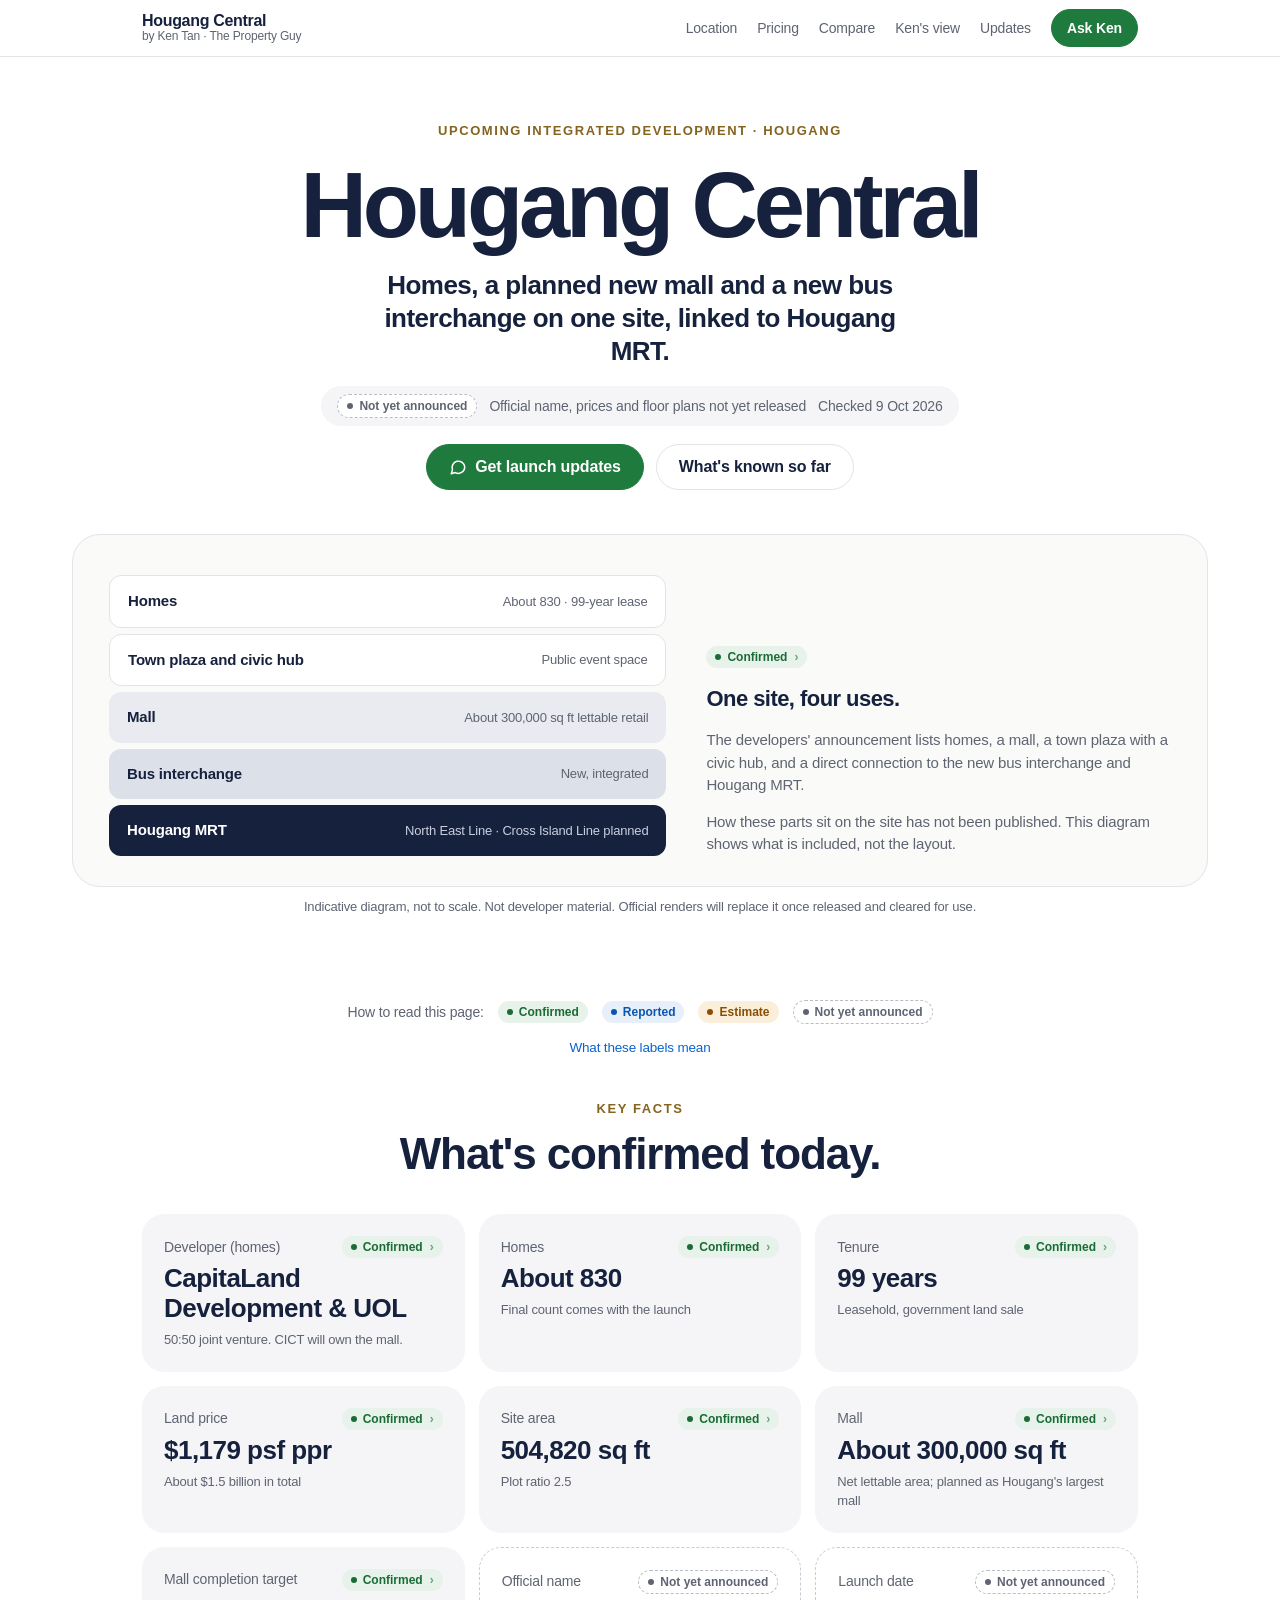
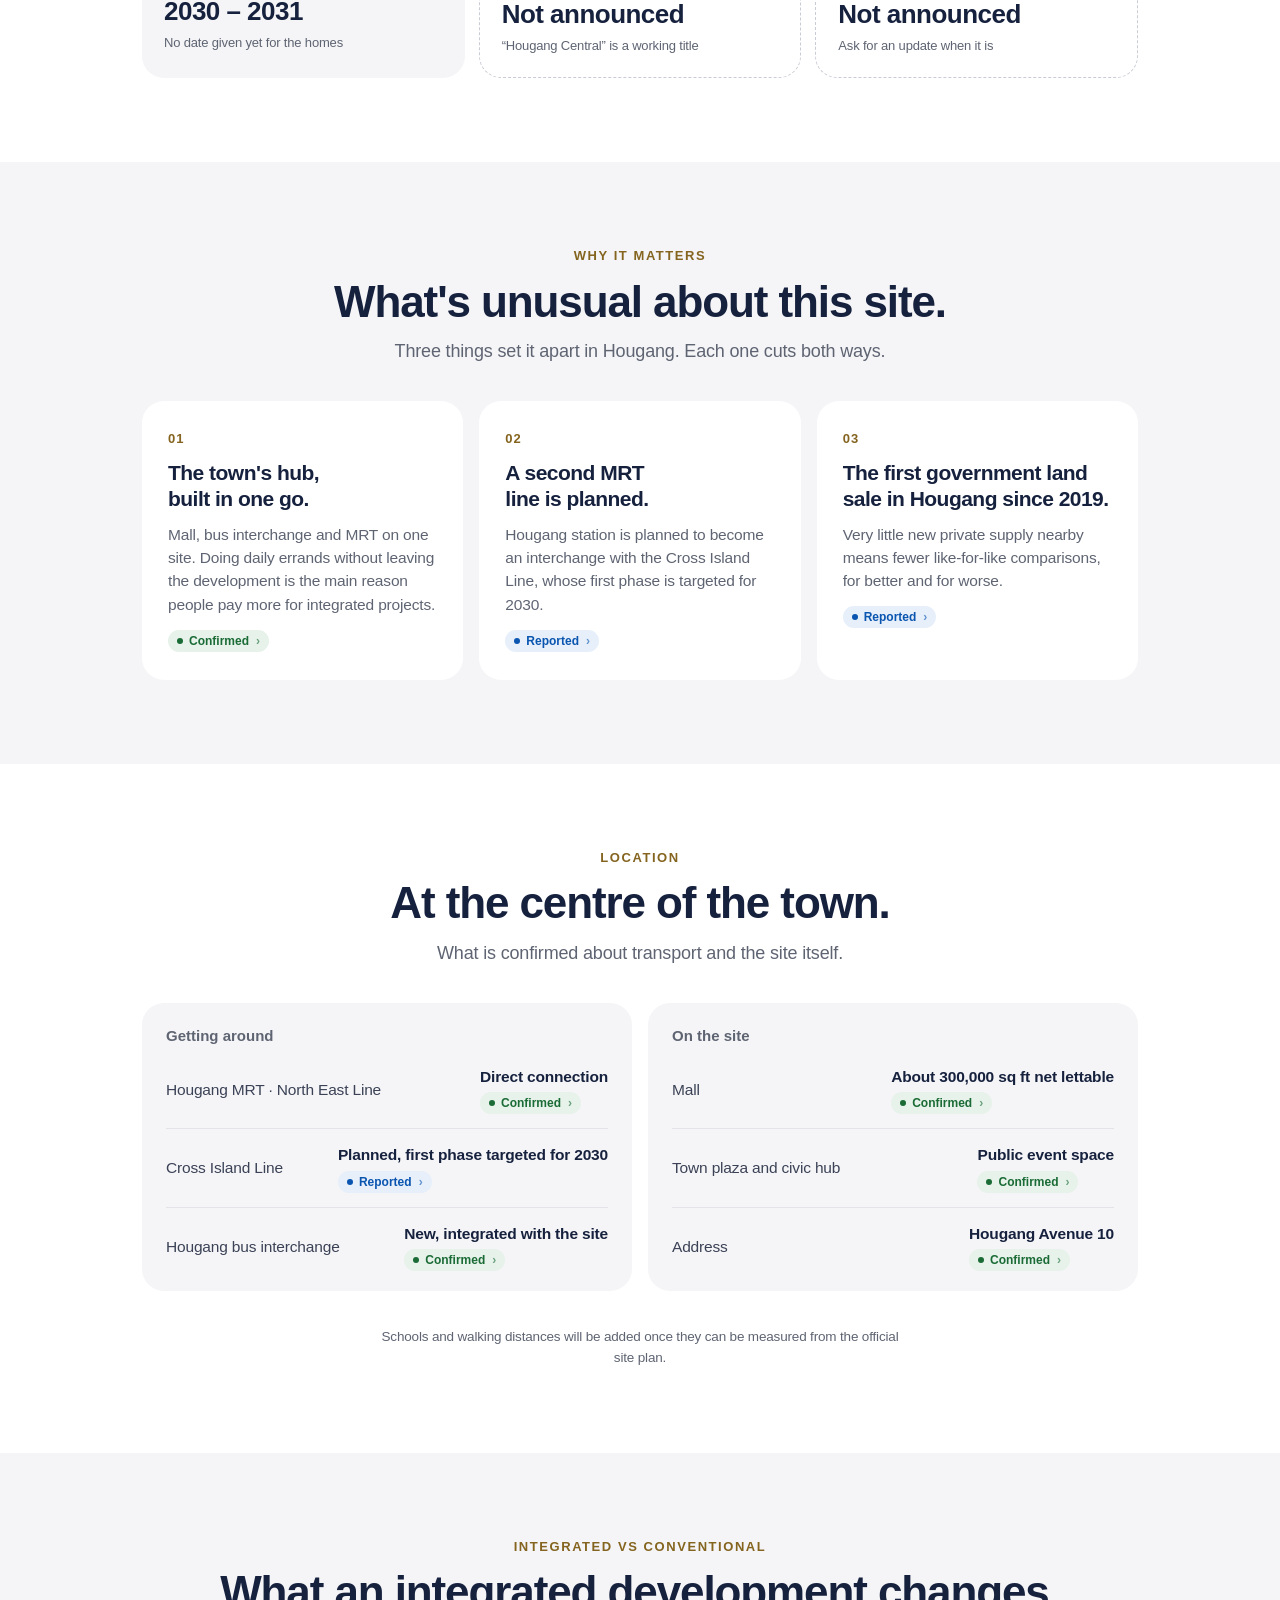
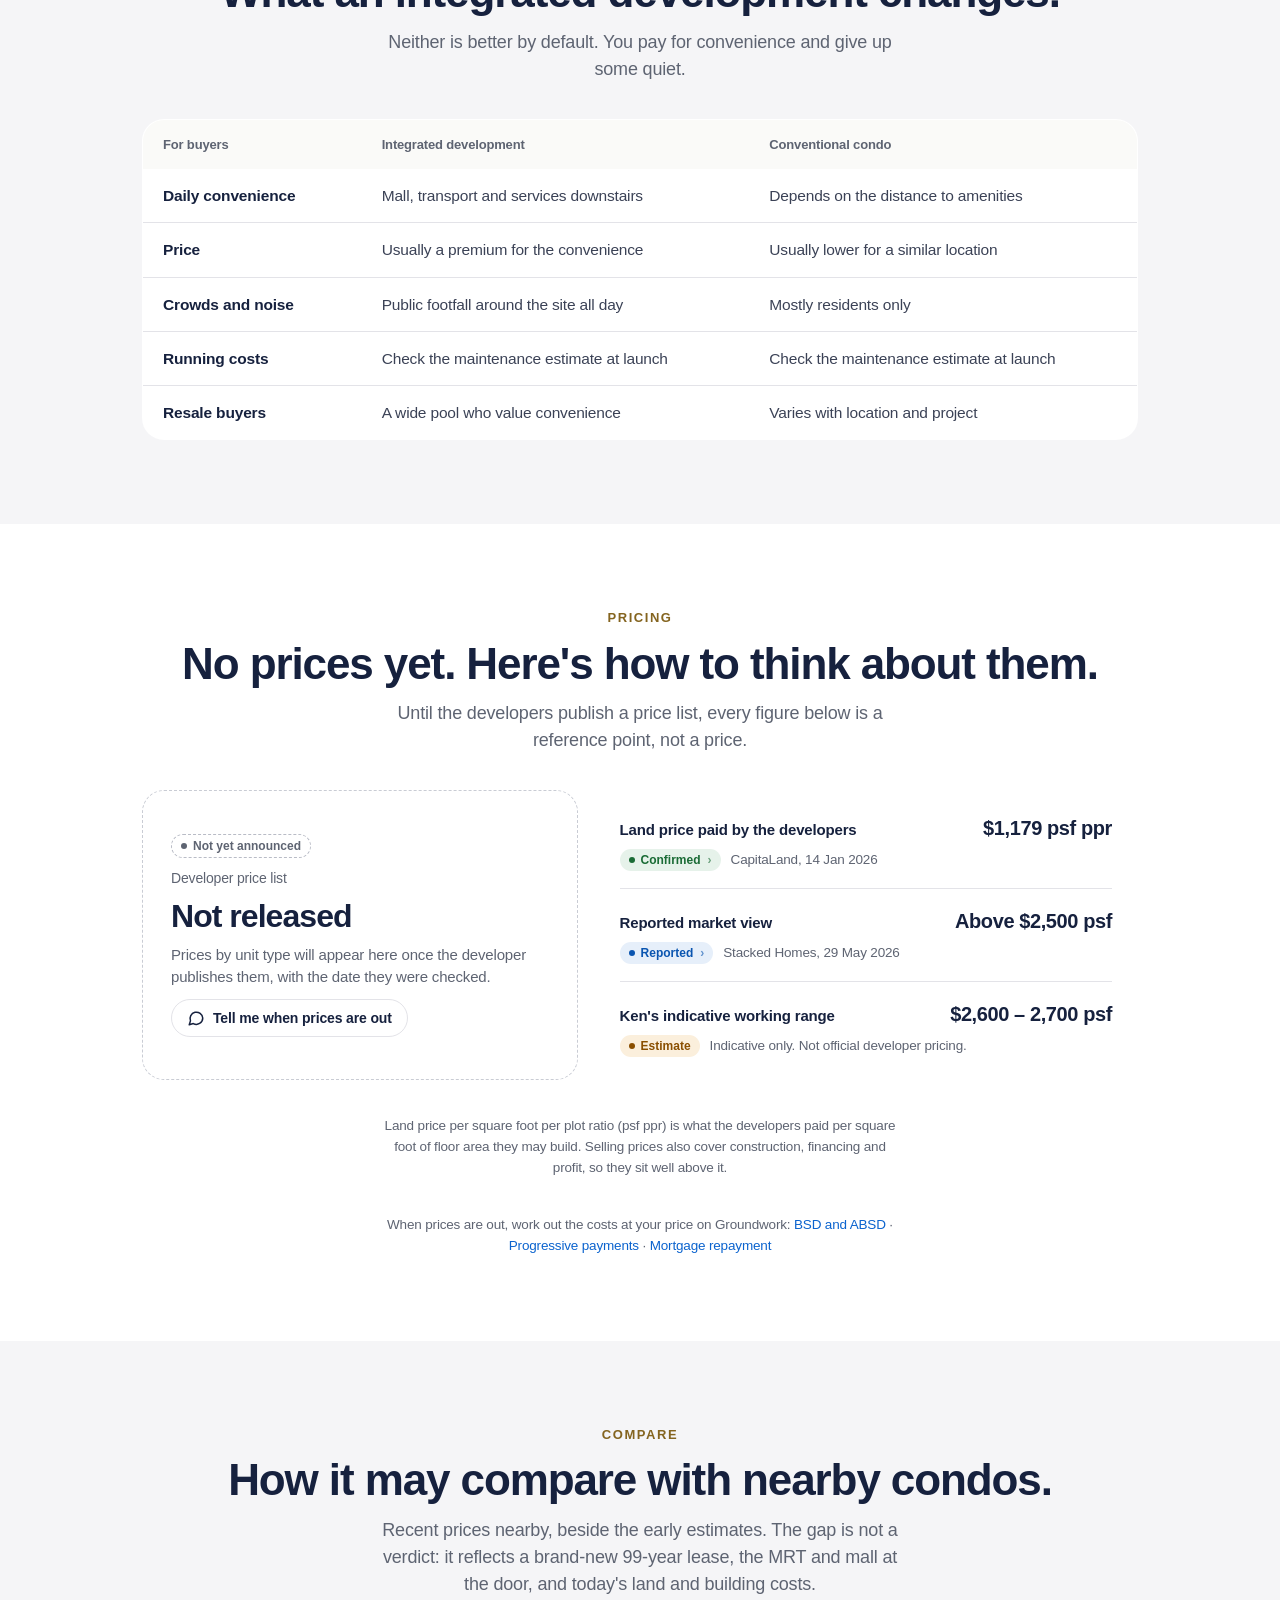
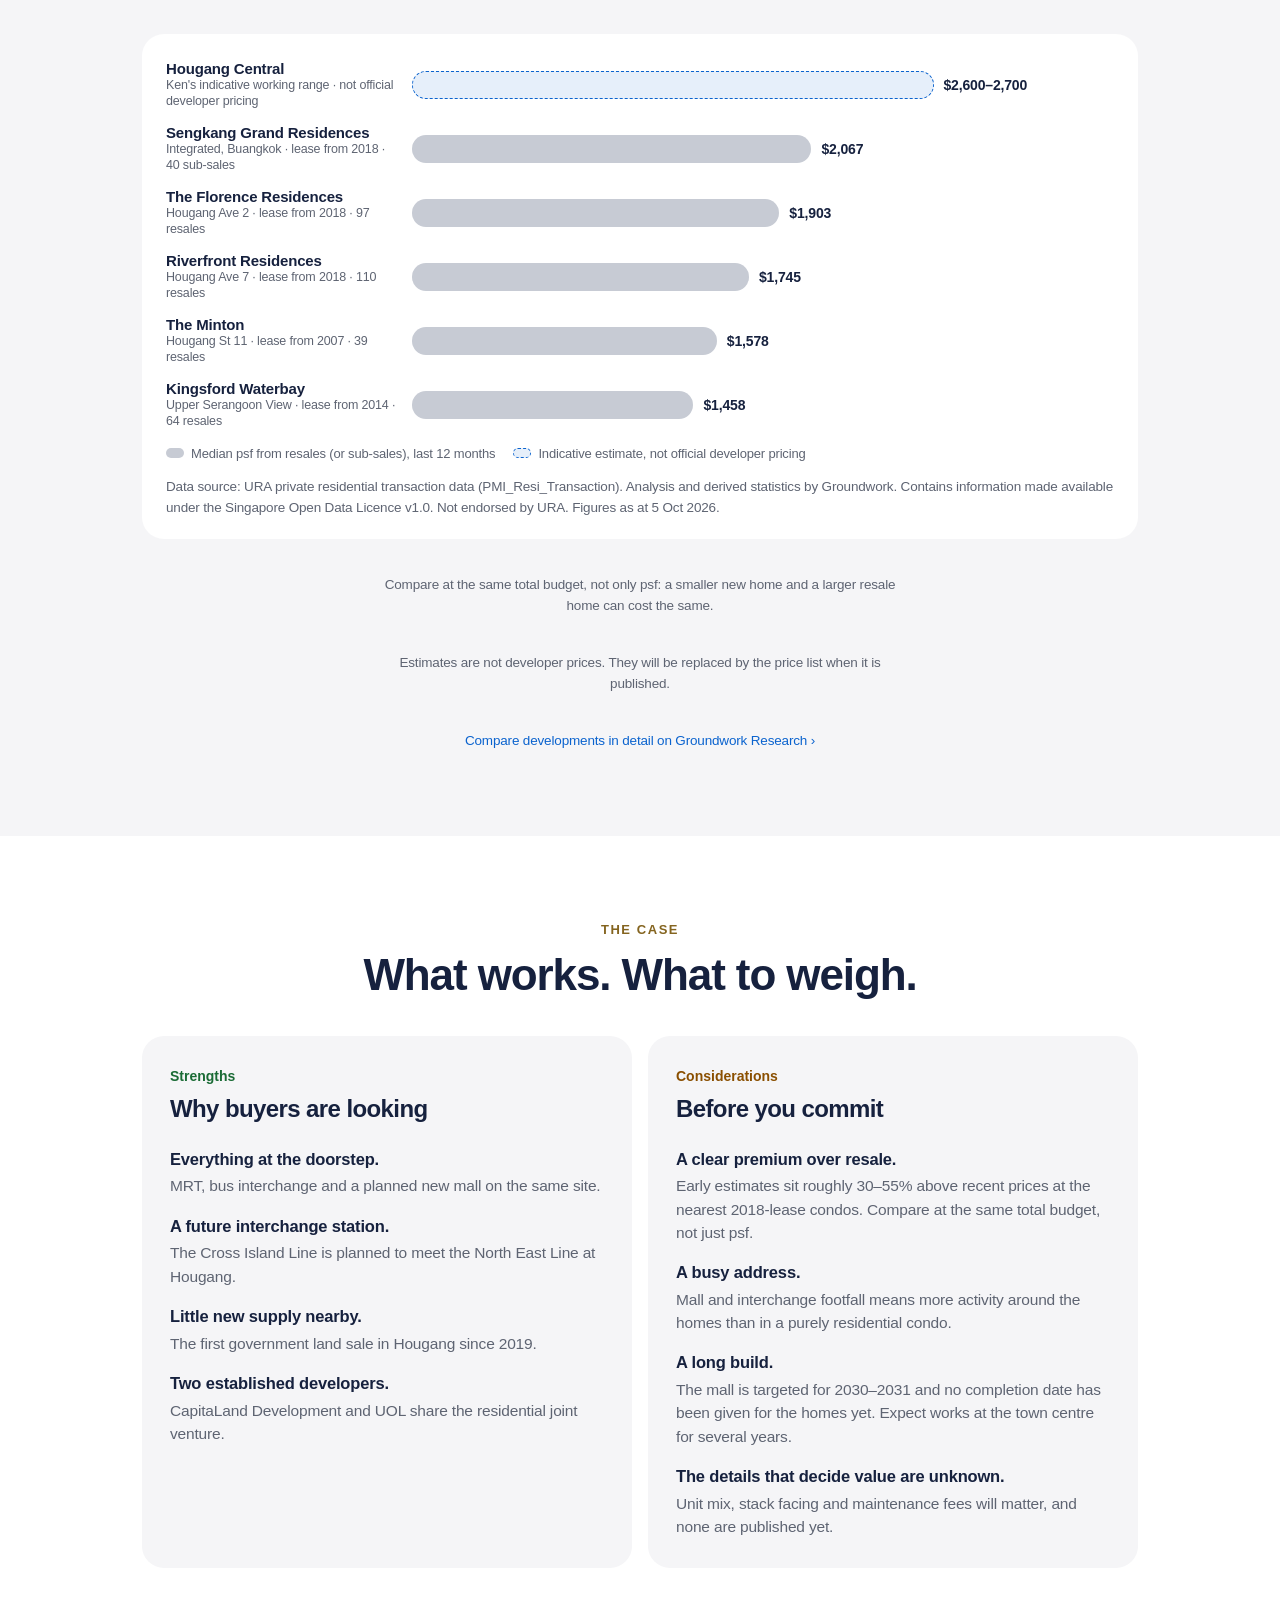
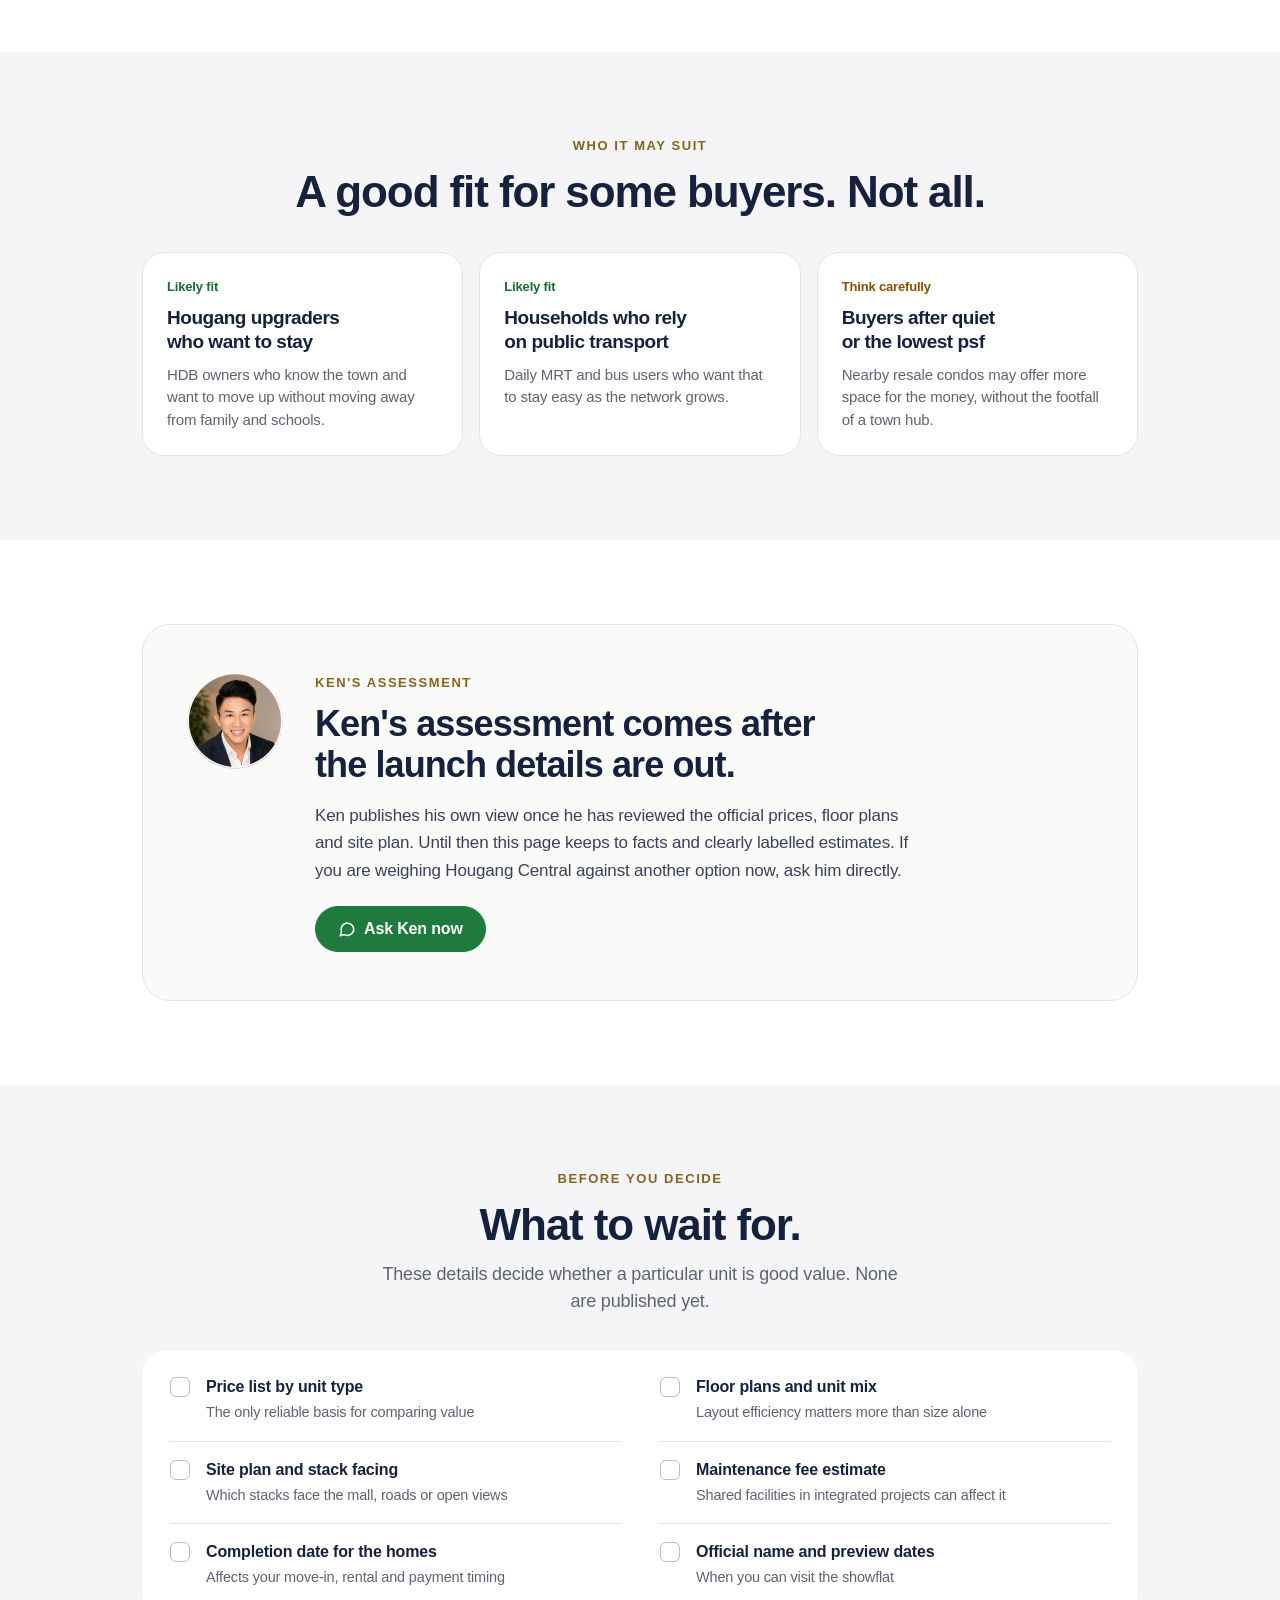
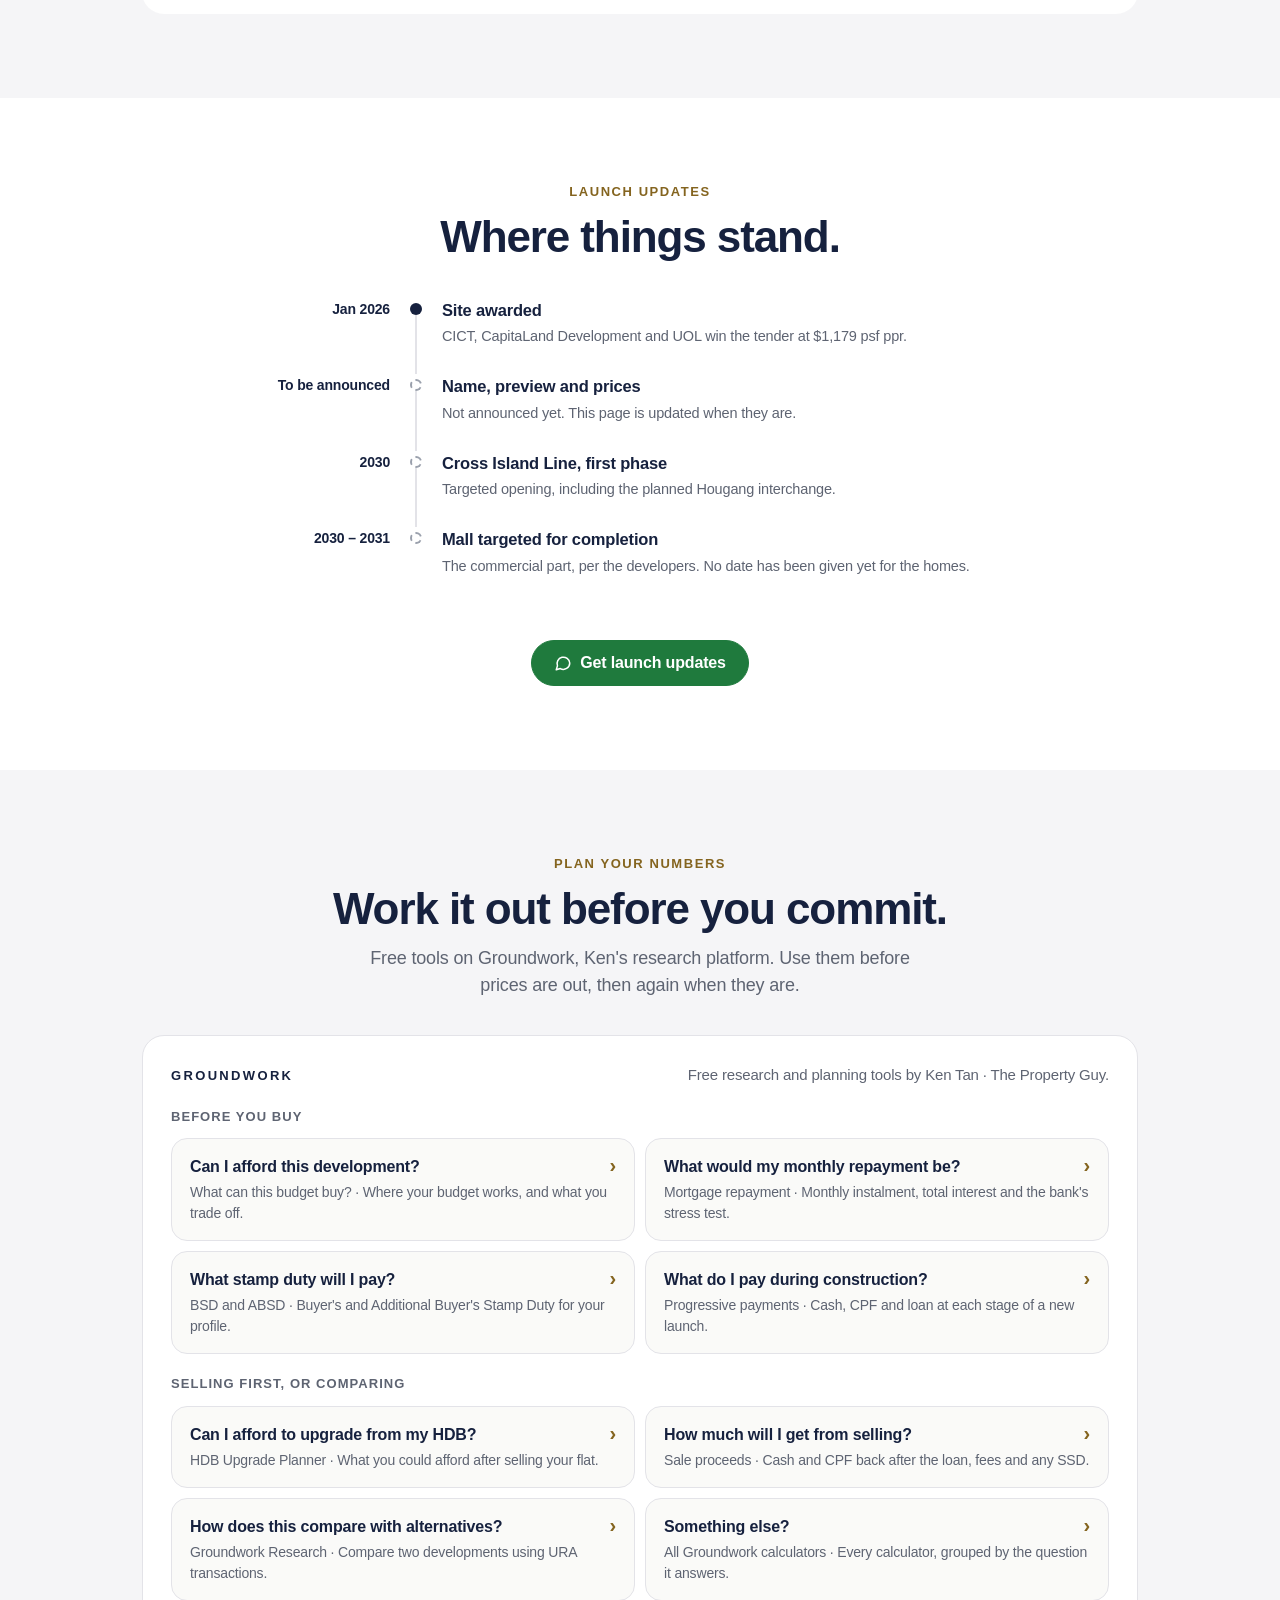
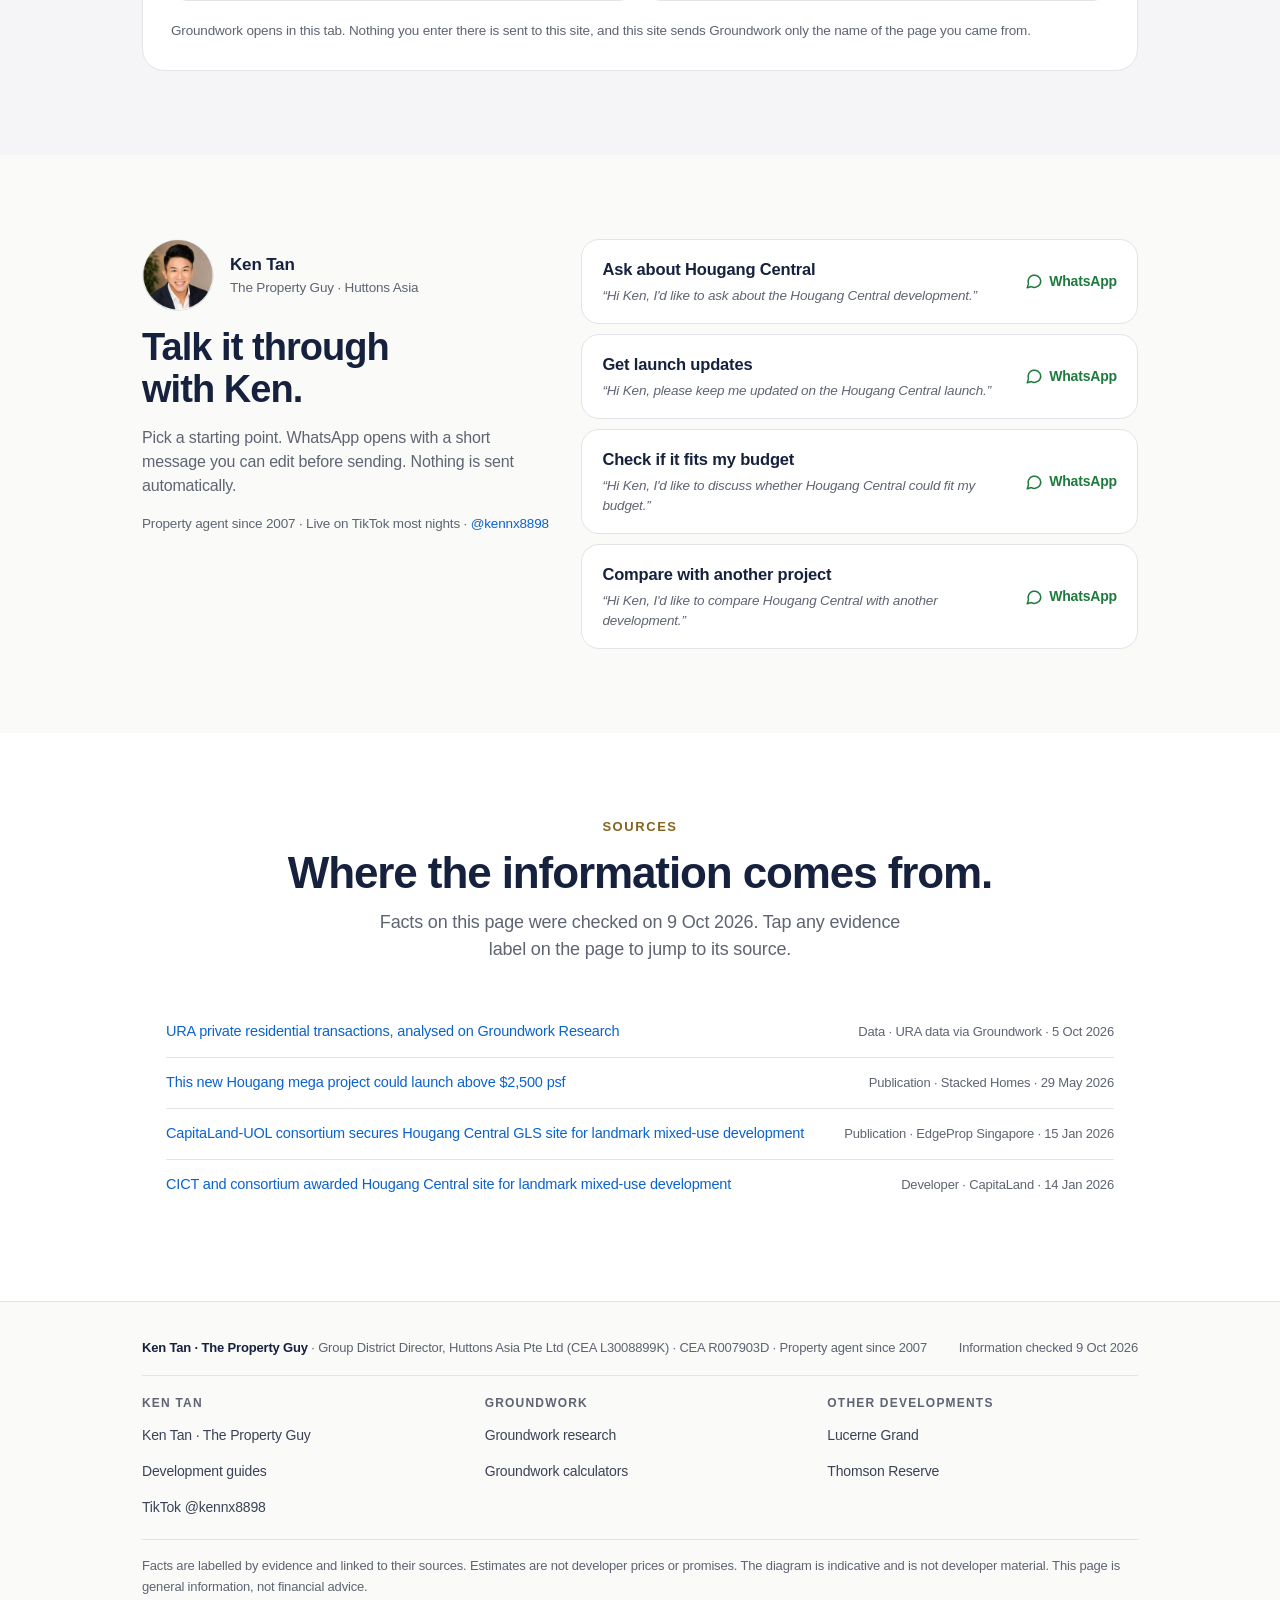
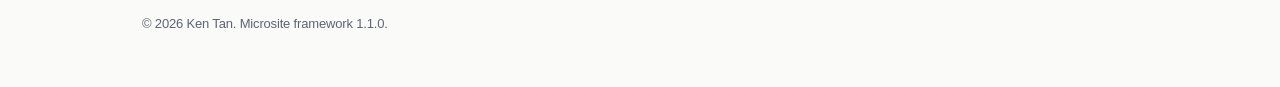
==== index.html @ 007f4ae7 "Add files via upload" ====
<!doctype html><html lang="en-SG"><head><meta charset="utf-8"><meta name="viewport" content="width=device-width, initial-scale=1, viewport-fit=cover"><title>Hougang Central Integrated Development: Facts &amp; Price Outlook</title><meta name="description" content="Hougang Central by CapitaLand and UOL: about 830 homes linked to Hougang MRT. Confirmed facts, early price estimates and nearby condo prices, before launch."><meta name="theme-color" content="#FFFFFF"><meta name="color-scheme" content="light"><meta name="format-detection" content="telephone=no"><meta name="author" content="Ken Tan · The Property Guy"><link rel="icon" href="assets/favicon.svg" type="image/svg+xml"><link rel="canonical" href="https://hougangcentral.kentanthepropertyguy.com/"><meta property="og:type" content="website"><meta property="og:locale" content="en_SG"><meta property="og:site_name" content="Ken Tan · The Property Guy"><meta property="og:title" content="Hougang Central: what&#x27;s confirmed, what&#x27;s estimated, what to watch"><meta property="og:description" content="Hougang Central by CapitaLand and UOL: about 830 homes linked to Hougang MRT. Confirmed facts, early price estimates and nearby condo prices, before launch."><meta property="og:url" content="https://hougangcentral.kentanthepropertyguy.com/"><meta property="og:image" content="https://hougangcentral.kentanthepropertyguy.com/img/share-card.jpg"><meta property="og:image:width" content="1200"><meta property="og:image:height" content="630"><meta property="og:image:alt" content="Hougang Central — Ken Tan · The Property Guy"><meta name="twitter:card" content="summary_large_image"><link rel="stylesheet" href="assets/ms.1-1-0.css"><script type="application/ld+json">{"@context":"https://schema.org","@graph":[{"@type":"WebPage","name":"Hougang Central Integrated Development: Facts & Price Outlook","description":"Hougang Central by CapitaLand and UOL: about 830 homes linked to Hougang MRT. Confirmed facts, early price estimates and nearby condo prices, before launch.","inLanguage":"en-SG","dateModified":"2026-10-09","author":{"@id":"https://kentanthepropertyguy.com/#ken"},"publisher":{"@id":"https://kentanthepropertyguy.com/#ken"},"about":{"@type":"Place","name":"Hougang Central integrated development","address":{"@type":"PostalAddress","addressLocality":"Hougang","addressCountry":"SG","streetAddress":"Hougang Avenue 10"}},"url":"https://hougangcentral.kentanthepropertyguy.com/"},{"@type":"Person","@id":"https://kentanthepropertyguy.com/#ken","name":"Ken Tan","alternateName":"Ken Tan · The Property Guy","url":"https://kentanthepropertyguy.com/","jobTitle":"Group District Director","worksFor":{"@type":"RealEstateAgent","name":"Huttons Asia Pte Ltd"}},{"@type":"BreadcrumbList","itemListElement":[{"@type":"ListItem","position":1,"name":"Ken Tan · The Property Guy","item":"https://kentanthepropertyguy.com/"},{"@type":"ListItem","position":2,"name":"Hougang Central","item":"https://hougangcentral.kentanthepropertyguy.com/"}]}]}</script><script async src="https://www.googletagmanager.com/gtag/js?id=G-PGTYDENS24"></script><script>window.dataLayer=window.dataLayer||[];function gtag(){dataLayer.push(arguments);}gtag('js',new Date());gtag('config','G-PGTYDENS24',{project_name:'hougang-central'});</script><script>!function(f,b,e,v,n,t,s){if(f.fbq)return;n=f.fbq=function(){n.callMethod?n.callMethod.apply(n,arguments):n.queue.push(arguments)};if(!f._fbq)f._fbq=n;n.push=n;n.loaded=!0;n.version='2.0';n.queue=[];t=b.createElement(e);t.async=!0;t.src=v;s=b.getElementsByTagName(e)[0];s.parentNode.insertBefore(t,s)}(window,document,'script','https://connect.facebook.net/en_US/fbevents.js');fbq('init','525622514314902');fbq('track','PageView');</script></head><body><a class="skip" href="#main">Skip to content</a><header class="hdr"><div class="wrap bar"><a class="brand" href="#top"><b>Hougang Central</b><span>by Ken Tan · The Property Guy</span></a><nav class="links" aria-label="Sections"><a href="#location">Location</a><a href="#pricing">Pricing</a><a href="#compare">Compare</a><a href="#assessment">Ken&#x27;s view</a><a href="#updates">Updates</a><a class="btn wa sm" href="https://wa.me/6590908898?text=Hi%20Ken%2C%20I%27d%20like%20to%20ask%20about%20the%20Hougang%20Central%20development.%20%28Ref%20HGC-ASK%29" target="_blank" rel="noopener" data-wa="ask" data-placement="header">Ask Ken</a></nav></div><nav class="chips" aria-label="Jump to section"><a href="#location">Location</a><a href="#pricing">Pricing</a><a href="#compare">Compare</a><a href="#assessment">Ken&#x27;s view</a><a href="#updates">Updates</a><a href="#ask" class="wa-chip">Ask Ken</a></nav></header><main id="main"><header class="hero" id="top"><div class="wrap"><p class="kicker">Upcoming integrated development · Hougang</p><h1>Hougang Central</h1><p class="sub">Homes, a planned new mall and a new bus interchange on one site, linked to Hougang MRT.</p><p class="status"><span class="ev ev-n">Not yet announced</span><span>Official name, prices and floor plans not yet released</span><span class="ck">Checked 9 Oct 2026</span></p><div class="ctas stackm"><a class="btn wa" href="https://wa.me/6590908898?text=Hi%20Ken%2C%20please%20keep%20me%20updated%20on%20the%20Hougang%20Central%20launch.%20%28Ref%20HGC-UPDATES%29" target="_blank" rel="noopener" data-wa="updates" data-placement="hero"><svg width="18" height="18" viewBox="0 0 24 24" fill="none" stroke="currentColor" stroke-width="2" stroke-linecap="round" stroke-linejoin="round" aria-hidden="true" focusable="false"><path d="M21 12a8.5 8.5 0 0 1-12.6 7.4L3 21l1.6-5.2A8.5 8.5 0 1 1 21 12z"/></svg>Get launch updates</a><a class="btn" href="#overview">What&#x27;s known so far</a></div></div><div class="hero-media"><div class="scheme"><ul class="layers" aria-label="Parts of the development, as announced. Not a layout."><li class="l-top"><b>Homes</b><span>About 830 · 99-year lease</span></li><li class="l-top"><b>Town plaza and civic hub</b><span>Public event space</span></li><li class="l-default"><b>Mall</b><span>About 300,000 sq ft lettable retail</span></li><li class="l-mid"><b>Bus interchange</b><span>New, integrated</span></li><li class="l-base"><b>Hougang MRT</b><span>North East Line · Cross Island Line planned</span></li></ul><div class="scheme-side"><a class="ev ev-c" href="#src-capitaland-2026-01" title="Source: CapitaLand, 14 Jan 2026" aria-label="Confirmed: Source: CapitaLand, 14 Jan 2026">Confirmed</a><h2 style="font-size:22px">One site, four uses.</h2><p>The developers&#x27; announcement lists homes, a mall, a town plaza with a civic hub, and a direct connection to the new bus interchange and Hougang MRT.</p><p>How these parts sit on the site has not been published. This diagram shows what is included, not the layout.</p></div></div><p class="cap">Indicative diagram, not to scale. Not developer material. Official renders will replace it once released and cleared for use.</p></div></header><section class="band " id="overview" aria-labelledby="h-overview"><div class="wrap"><div class="legend" role="note"><span>How to read this page:</span><span class="ev ev-c">Confirmed</span><span class="ev ev-r">Reported</span><span class="ev ev-e">Estimate</span><span class="ev ev-n">Not yet announced</span><details><summary>What these labels mean</summary><dl><dt><span class="ev ev-c">Confirmed</span></dt><dd>From the developer, a government agency or an official announcement.</dd><dt><span class="ev ev-r">Reported</span></dt><dd>From a credible named publication. Linked in Sources.</dd><dt><span class="ev ev-e">Estimate</span></dt><dd>A market or working estimate. Not a developer price or a promise.</dd><dt><span class="ev ev-n">Not yet announced</span></dt><dd>Not published yet. Shown so you know it is missing, not overlooked.</dd></dl></details></div><div class="head"><p class="kicker">Key facts</p><h2 id="h-overview">What&#x27;s confirmed today.</h2></div><div class="facts"><div class="fact"><div class="top"><span class="lb">Developer (homes)</span><a class="ev ev-c" href="#src-capitaland-2026-01" title="Source: CapitaLand, 14 Jan 2026" aria-label="Confirmed: Source: CapitaLand, 14 Jan 2026">Confirmed</a></div><p class="v">CapitaLand Development &amp; UOL</p><p class="n">50:50 joint venture. CICT will own the mall.</p></div><div class="fact"><div class="top"><span class="lb">Homes</span><a class="ev ev-c" href="#src-capitaland-2026-01" title="Source: CapitaLand, 14 Jan 2026" aria-label="Confirmed: Source: CapitaLand, 14 Jan 2026">Confirmed</a></div><p class="v">About 830</p><p class="n">Final count comes with the launch</p></div><div class="fact"><div class="top"><span class="lb">Tenure</span><a class="ev ev-c" href="#src-capitaland-2026-01" title="Source: CapitaLand, 14 Jan 2026" aria-label="Confirmed: Source: CapitaLand, 14 Jan 2026">Confirmed</a></div><p class="v">99 years</p><p class="n">Leasehold, government land sale</p></div><div class="fact"><div class="top"><span class="lb">Land price</span><a class="ev ev-c" href="#src-capitaland-2026-01" title="Source: CapitaLand, 14 Jan 2026" aria-label="Confirmed: Source: CapitaLand, 14 Jan 2026">Confirmed</a></div><p class="v">$1,179 psf ppr</p><p class="n">About $1.5 billion in total</p></div><div class="fact"><div class="top"><span class="lb">Site area</span><a class="ev ev-c" href="#src-capitaland-2026-01" title="Source: CapitaLand, 14 Jan 2026" aria-label="Confirmed: Source: CapitaLand, 14 Jan 2026">Confirmed</a></div><p class="v">504,820 sq ft</p><p class="n">Plot ratio 2.5</p></div><div class="fact"><div class="top"><span class="lb">Mall</span><a class="ev ev-c" href="#src-capitaland-2026-01" title="Source: CapitaLand, 14 Jan 2026" aria-label="Confirmed: Source: CapitaLand, 14 Jan 2026">Confirmed</a></div><p class="v">About 300,000 sq ft</p><p class="n">Net lettable area; planned as Hougang&#x27;s largest mall</p></div><div class="fact"><div class="top"><span class="lb">Mall completion target</span><a class="ev ev-c" href="#src-capitaland-2026-01" title="Source: CapitaLand, 14 Jan 2026" aria-label="Confirmed: Source: CapitaLand, 14 Jan 2026">Confirmed</a></div><p class="v">2030 – 2031</p><p class="n">No date given yet for the homes</p></div><div class="fact pending"><div class="top"><span class="lb">Official name</span><span class="ev ev-n">Not yet announced</span></div><p class="v">Not announced</p><p class="n">“Hougang Central” is a working title</p></div><div class="fact pending"><div class="top"><span class="lb">Launch date</span><span class="ev ev-n">Not yet announced</span></div><p class="v">Not announced</p><p class="n">Ask for an update when it is</p></div></div></div></section><section class="band grey" id="cards" aria-labelledby="h-cards"><div class="wrap"><div class="head"><p class="kicker">Why it matters</p><h2 id="h-cards">What&#x27;s unusual about this site.</h2><p class="lede">Three things set it apart in Hougang. Each one cuts both ways.</p></div><div class="three"><article class="card"><p class="no">01</p><h3>The town&#x27;s hub, built in one go.</h3><p>Mall, bus interchange and MRT on one site. Doing daily errands without leaving the development is the main reason people pay more for integrated projects.</p><p><a class="ev ev-c" href="#src-capitaland-2026-01" title="Source: CapitaLand, 14 Jan 2026" aria-label="Confirmed: Source: CapitaLand, 14 Jan 2026">Confirmed</a></p></article><article class="card"><p class="no">02</p><h3>A second MRT line is planned.</h3><p>Hougang station is planned to become an interchange with the Cross Island Line, whose first phase is targeted for 2030.</p><p><a class="ev ev-r" href="#src-stacked-2026-05" title="Source: Stacked Homes, 29 May 2026" aria-label="Reported: Source: Stacked Homes, 29 May 2026">Reported</a></p></article><article class="card"><p class="no">03</p><h3>The first government land sale in Hougang since 2019.</h3><p>Very little new private supply nearby means fewer like-for-like comparisons, for better and for worse.</p><p><a class="ev ev-r" href="#src-edgeprop-2026-01" title="Source: EdgeProp Singapore, 15 Jan 2026" aria-label="Reported: Source: EdgeProp Singapore, 15 Jan 2026">Reported</a></p></article></div></div></section><section class="band " id="location" aria-labelledby="h-location"><div class="wrap"><div class="head"><p class="kicker">Location</p><h2 id="h-location">At the centre of the town.</h2><p class="lede">What is confirmed about transport and the site itself.</p></div><div class="locs"><div class="loc"><h3>Getting around</h3><div><span>Hougang MRT · North East Line</span><span>Direct connection<a class="ev ev-c" href="#src-capitaland-2026-01" title="Source: CapitaLand, 14 Jan 2026" aria-label="Confirmed: Source: CapitaLand, 14 Jan 2026">Confirmed</a></span></div><div><span>Cross Island Line</span><span>Planned, first phase targeted for 2030<a class="ev ev-r" href="#src-stacked-2026-05" title="Source: Stacked Homes, 29 May 2026" aria-label="Reported: Source: Stacked Homes, 29 May 2026">Reported</a></span></div><div><span>Hougang bus interchange</span><span>New, integrated with the site<a class="ev ev-c" href="#src-capitaland-2026-01" title="Source: CapitaLand, 14 Jan 2026" aria-label="Confirmed: Source: CapitaLand, 14 Jan 2026">Confirmed</a></span></div></div><div class="loc"><h3>On the site</h3><div><span>Mall</span><span>About 300,000 sq ft net lettable<a class="ev ev-c" href="#src-capitaland-2026-01" title="Source: CapitaLand, 14 Jan 2026" aria-label="Confirmed: Source: CapitaLand, 14 Jan 2026">Confirmed</a></span></div><div><span>Town plaza and civic hub</span><span>Public event space<a class="ev ev-c" href="#src-capitaland-2026-01" title="Source: CapitaLand, 14 Jan 2026" aria-label="Confirmed: Source: CapitaLand, 14 Jan 2026">Confirmed</a></span></div><div><span>Address</span><span>Hougang Avenue 10<a class="ev ev-c" href="#src-capitaland-2026-01" title="Source: CapitaLand, 14 Jan 2026" aria-label="Confirmed: Source: CapitaLand, 14 Jan 2026">Confirmed</a></span></div></div></div><p class="fine c">Schools and walking distances will be added once they can be measured from the official site plan.</p></div></section><section class="band grey" id="compare-table" aria-labelledby="h-compare-table"><div class="wrap"><div class="head"><p class="kicker">Integrated vs conventional</p><h2 id="h-compare-table">What an integrated development changes.</h2><p class="lede">Neither is better by default. You pay for convenience and give up some quiet.</p></div><div class="tbl cmp"><table><caption class="sr">What an integrated development changes.</caption><thead><tr><th scope="col">For buyers</th><th scope="col">Integrated development</th><th scope="col">Conventional condo</th></tr></thead><tbody><tr><th scope="row">Daily convenience</th><td>Mall, transport and services downstairs</td><td>Depends on the distance to amenities</td></tr><tr><th scope="row">Price</th><td>Usually a premium for the convenience</td><td>Usually lower for a similar location</td></tr><tr><th scope="row">Crowds and noise</th><td>Public footfall around the site all day</td><td>Mostly residents only</td></tr><tr><th scope="row">Running costs</th><td>Check the maintenance estimate at launch</td><td>Check the maintenance estimate at launch</td></tr><tr><th scope="row">Resale buyers</th><td>A wide pool who value convenience</td><td>Varies with location and project</td></tr></tbody></table></div></div></section><section class="band " id="pricing" aria-labelledby="h-pricing"><div class="wrap"><div class="head"><p class="kicker">Pricing</p><h2 id="h-pricing">No prices yet. Here&#x27;s how to think about them.</h2><p class="lede">Until the developers publish a price list, every figure below is a reference point, not a price.</p></div><div class="pricing"><div class="pbig"><span class="ev ev-n">Not yet announced</span><span class="lb">Developer price list</span><b>Not released</b><p>Prices by unit type will appear here once the developer publishes them, with the date they were checked.</p><p><a class="btn sm" href="https://wa.me/6590908898?text=Hi%20Ken%2C%20please%20keep%20me%20updated%20on%20the%20Hougang%20Central%20launch.%20%28Ref%20HGC-UPDATES%29" target="_blank" rel="noopener" data-wa="updates" data-placement="pricing-pending"><svg width="18" height="18" viewBox="0 0 24 24" fill="none" stroke="currentColor" stroke-width="2" stroke-linecap="round" stroke-linejoin="round" aria-hidden="true" focusable="false"><path d="M21 12a8.5 8.5 0 0 1-12.6 7.4L3 21l1.6-5.2A8.5 8.5 0 1 1 21 12z"/></svg>Tell me when prices are out</a></p></div><div class="prows"><div class="prow"><span class="k">Land price paid by the developers</span><span class="v">$1,179 psf ppr</span><span class="d"><a class="ev ev-c" href="#src-capitaland-2026-01" title="Source: CapitaLand, 14 Jan 2026" aria-label="Confirmed: Source: CapitaLand, 14 Jan 2026">Confirmed</a>CapitaLand, 14 Jan 2026</span></div><div class="prow"><span class="k">Reported market view</span><span class="v">Above $2,500 psf</span><span class="d"><a class="ev ev-r" href="#src-stacked-2026-05" title="Source: Stacked Homes, 29 May 2026" aria-label="Reported: Source: Stacked Homes, 29 May 2026">Reported</a>Stacked Homes, 29 May 2026</span></div><div class="prow"><span class="k">Ken&#x27;s indicative working range</span><span class="v">$2,600 – 2,700 psf</span><span class="d"><span class="ev ev-e" title="Basis: Ken Tan&#x27;s preliminary planning estimate from the land price; not official developer pricing">Estimate</span>Indicative only. Not official developer pricing.</span></div></div></div><p class="fine c">Land price per square foot per plot ratio (psf ppr) is what the developers paid per square foot of floor area they may build. Selling prices also cover construction, financing and profit, so they sit well above it.</p><p class="fine c">When prices are out, work out the costs at your price on Groundwork: <a href="https://tools.kentanthepropertyguy.com/tools/stamp-duty/" data-gw="stamp-duty">BSD and ABSD</a> · <a href="https://tools.kentanthepropertyguy.com/tools/progressive-payments/" data-gw="progressive-payments">Progressive payments</a> · <a href="https://tools.kentanthepropertyguy.com/tools/mortgage/" data-gw="mortgage">Mortgage repayment</a></p></div></section><section class="band grey" id="compare" aria-labelledby="h-compare"><div class="wrap"><div class="head"><p class="kicker">Compare</p><h2 id="h-compare">How it may compare with nearby condos.</h2><p class="lede">Recent prices nearby, beside the early estimates. The gap is not a verdict: it reflects a brand-new 99-year lease, the MRT and mall at the door, and today&#x27;s land and building costs.</p></div><figure class="bars" style="margin:0"><figcaption class="sr">Median price per square foot, Oct 2025 to Sep 2026</figcaption><div class="brow"><span class="n">Hougang Central<small>Ken&#x27;s indicative working range · not official developer pricing</small></span><span class="track"><i class="est" style="width:89.3%"></i><span style="left:89.3%">$2,600–2,700</span></span></div><div class="brow"><span class="n">Sengkang Grand Residences<small>Integrated, Buangkok · lease from 2018 · 40 sub-sales</small></span><span class="track"><i class="" style="width:68.4%"></i><span style="left:68.4%">$2,067</span></span></div><div class="brow"><span class="n">The Florence Residences<small>Hougang Ave 2 · lease from 2018 · 97 resales</small></span><span class="track"><i class="" style="width:62.9%"></i><span style="left:62.9%">$1,903</span></span></div><div class="brow"><span class="n">Riverfront Residences<small>Hougang Ave 7 · lease from 2018 · 110 resales</small></span><span class="track"><i class="" style="width:57.7%"></i><span style="left:57.7%">$1,745</span></span></div><div class="brow"><span class="n">The Minton<small>Hougang St 11 · lease from 2007 · 39 resales</small></span><span class="track"><i class="" style="width:52.2%"></i><span style="left:52.2%">$1,578</span></span></div><div class="brow"><span class="n">Kingsford Waterbay<small>Upper Serangoon View · lease from 2014 · 64 resales</small></span><span class="track"><i class="" style="width:48.2%"></i><span style="left:48.2%">$1,458</span></span></div><div class="bkey"><span><i></i>Median psf from resales (or sub-sales), last 12 months</span><span><i class="est"></i>Indicative estimate, not official developer pricing</span></div><p class="fine">Data source: URA private residential transaction data (PMI_Resi_Transaction). Analysis and derived statistics by Groundwork. Contains information made available under the Singapore Open Data Licence v1.0. Not endorsed by URA. Figures as at 5 Oct 2026.</p></figure><p class="fine c">Compare at the same total budget, not only psf: a smaller new home and a larger resale home can cost the same.</p><p class="fine c">Estimates are not developer prices. They will be replaced by the price list when it is published.</p><p class="fine c"><a href="https://tools.kentanthepropertyguy.com/research/" data-gw="research">Compare developments in detail on Groundwork Research ›</a></p></div></section><section class="band " id="case" aria-labelledby="h-case"><div class="wrap"><div class="head"><p class="kicker">The case</p><h2 id="h-case">What works. What to weigh.</h2></div><div class="cols"><div class="col pro"><h3><span>Strengths</span>Why buyers are looking</h3><ul class="pts"><li><strong>Everything at the doorstep.</strong>MRT, bus interchange and a planned new mall on the same site.</li><li><strong>A future interchange station.</strong>The Cross Island Line is planned to meet the North East Line at Hougang.</li><li><strong>Little new supply nearby.</strong>The first government land sale in Hougang since 2019.</li><li><strong>Two established developers.</strong>CapitaLand Development and UOL share the residential joint venture.</li></ul></div><div class="col con"><h3><span>Considerations</span>Before you commit</h3><ul class="pts"><li><strong>A clear premium over resale.</strong>Early estimates sit roughly 30–55% above recent prices at the nearest 2018-lease condos. Compare at the same total budget, not just psf.</li><li><strong>A busy address.</strong>Mall and interchange footfall means more activity around the homes than in a purely residential condo.</li><li><strong>A long build.</strong>The mall is targeted for 2030–2031 and no completion date has been given for the homes yet. Expect works at the town centre for several years.</li><li><strong>The details that decide value are unknown.</strong>Unit mix, stack facing and maintenance fees will matter, and none are published yet.</li></ul></div></div></div></section><section class="band grey" id="fit" aria-labelledby="h-fit"><div class="wrap"><div class="head"><p class="kicker">Who it may suit</p><h2 id="h-fit">A good fit for some buyers. Not all.</h2></div><div class="fits"><article class="fit yes"><p class="fl">Likely fit</p><h3>Hougang upgraders who want to stay</h3><p>HDB owners who know the town and want to move up without moving away from family and schools.</p></article><article class="fit yes"><p class="fl">Likely fit</p><h3>Households who rely on public transport</h3><p>Daily MRT and bus users who want that to stay easy as the network grows.</p></article><article class="fit maybe"><p class="fl">Think carefully</p><h3>Buyers after quiet or the lowest psf</h3><p>Nearby resale condos may offer more space for the money, without the footfall of a town hub.</p></article></div></div></section><section class="band " id="assessment" aria-labelledby="h-assessment"><div class="wrap"><div class="assess pending"><img src="img/ken-192.jpg" width="96" height="96" alt="Ken Tan" loading="lazy"><div><p class="kicker">Ken&#x27;s assessment</p><h2 id="h-assessment">Ken&#x27;s assessment comes after the launch details are out.</h2><div class="body"><p>Ken publishes his own view once he has reviewed the official prices, floor plans and site plan. Until then this page keeps to facts and clearly labelled estimates. If you are weighing Hougang Central against another option now, ask him directly.</p></div><div class="ctas"><a class="btn wa" href="https://wa.me/6590908898?text=Hi%20Ken%2C%20I%27d%20like%20to%20ask%20about%20the%20Hougang%20Central%20development.%20%28Ref%20HGC-ASK%29" target="_blank" rel="noopener" data-wa="ask" data-placement="assessment-pending"><svg width="18" height="18" viewBox="0 0 24 24" fill="none" stroke="currentColor" stroke-width="2" stroke-linecap="round" stroke-linejoin="round" aria-hidden="true" focusable="false"><path d="M21 12a8.5 8.5 0 0 1-12.6 7.4L3 21l1.6-5.2A8.5 8.5 0 1 1 21 12z"/></svg>Ask Ken now</a></div></div></div></div></section><section class="band grey" id="watchlist" aria-labelledby="h-watchlist"><div class="wrap"><div class="head"><p class="kicker">Before you decide</p><h2 id="h-watchlist">What to wait for.</h2><p class="lede">These details decide whether a particular unit is good value. None are published yet.</p></div><ul class="watch"><li class=""><span class="box" aria-hidden="true"></span><div><b>Price list by unit type</b><span class="d">The only reliable basis for comparing value</span></div></li><li class=""><span class="box" aria-hidden="true"></span><div><b>Floor plans and unit mix</b><span class="d">Layout efficiency matters more than size alone</span></div></li><li class=""><span class="box" aria-hidden="true"></span><div><b>Site plan and stack facing</b><span class="d">Which stacks face the mall, roads or open views</span></div></li><li class=""><span class="box" aria-hidden="true"></span><div><b>Maintenance fee estimate</b><span class="d">Shared facilities in integrated projects can affect it</span></div></li><li class=""><span class="box" aria-hidden="true"></span><div><b>Completion date for the homes</b><span class="d">Affects your move-in, rental and payment timing</span></div></li><li class=""><span class="box" aria-hidden="true"></span><div><b>Official name and preview dates</b><span class="d">When you can visit the showflat</span></div></li></ul></div></section><section class="band " id="updates" aria-labelledby="h-updates"><div class="wrap"><div class="head"><p class="kicker">Launch updates</p><h2 id="h-updates">Where things stand.</h2></div><ol class="tl"><li><span class="when">Jan 2026</span><span class="rail" aria-hidden="true"><span class="dot"></span><span class="ln"></span></span><div class="what"><b>Site awarded</b><span>CICT, CapitaLand Development and UOL win the tender at $1,179 psf ppr.</span></div></li><li><span class="when">To be announced</span><span class="rail" aria-hidden="true"><span class="dot o"></span><span class="ln"></span></span><div class="what"><b>Name, preview and prices</b><span>Not announced yet. This page is updated when they are.</span></div></li><li><span class="when">2030</span><span class="rail" aria-hidden="true"><span class="dot o"></span><span class="ln"></span></span><div class="what"><b>Cross Island Line, first phase</b><span>Targeted opening, including the planned Hougang interchange.</span></div></li><li><span class="when">2030 – 2031</span><span class="rail" aria-hidden="true"><span class="dot o"></span><span class="ln"></span></span><div class="what"><b>Mall targeted for completion</b><span>The commercial part, per the developers. No date has been given yet for the homes.</span></div></li></ol><div class="ctas"><a class="btn wa" href="https://wa.me/6590908898?text=Hi%20Ken%2C%20please%20keep%20me%20updated%20on%20the%20Hougang%20Central%20launch.%20%28Ref%20HGC-UPDATES%29" target="_blank" rel="noopener" data-wa="updates" data-placement="updates"><svg width="18" height="18" viewBox="0 0 24 24" fill="none" stroke="currentColor" stroke-width="2" stroke-linecap="round" stroke-linejoin="round" aria-hidden="true" focusable="false"><path d="M21 12a8.5 8.5 0 0 1-12.6 7.4L3 21l1.6-5.2A8.5 8.5 0 1 1 21 12z"/></svg>Get launch updates</a></div></div></section><section class="band grey" id="groundwork" aria-labelledby="h-groundwork"><div class="wrap"><div class="head"><p class="kicker">Plan your numbers</p><h2 id="h-groundwork">Work it out before you commit.</h2><p class="lede">Free tools on Groundwork, Ken&#x27;s research platform. Use them before prices are out, then again when they are.</p></div><div class="gw"><div class="gw-h"><span class="word">GROUNDWORK</span><p>Free research and planning tools by Ken Tan · The Property Guy.</p></div><h3 class="gw-g">Before you buy</h3><div class="gw-list"><a href="https://tools.kentanthepropertyguy.com/tools/what-can-i-buy/" data-gw="budget"><b>Can I afford this development?</b><span>What can this budget buy? · Where your budget works, and what you trade off.</span></a><a href="https://tools.kentanthepropertyguy.com/tools/mortgage/" data-gw="mortgage"><b>What would my monthly repayment be?</b><span>Mortgage repayment · Monthly instalment, total interest and the bank&#x27;s stress test.</span></a><a href="https://tools.kentanthepropertyguy.com/tools/stamp-duty/" data-gw="stamp-duty"><b>What stamp duty will I pay?</b><span>BSD and ABSD · Buyer&#x27;s and Additional Buyer&#x27;s Stamp Duty for your profile.</span></a><a href="https://tools.kentanthepropertyguy.com/tools/progressive-payments/" data-gw="progressive-payments"><b>What do I pay during construction?</b><span>Progressive payments · Cash, CPF and loan at each stage of a new launch.</span></a></div><h3 class="gw-g">Selling first, or comparing</h3><div class="gw-list"><a href="https://tools.kentanthepropertyguy.com/tools/hdb-upgrade/" data-gw="upgrade"><b>Can I afford to upgrade from my HDB?</b><span>HDB Upgrade Planner · What you could afford after selling your flat.</span></a><a href="https://tools.kentanthepropertyguy.com/tools/sale-proceeds/" data-gw="sale-proceeds"><b>How much will I get from selling?</b><span>Sale proceeds · Cash and CPF back after the loan, fees and any SSD.</span></a><a href="https://tools.kentanthepropertyguy.com/research/" data-gw="research"><b>How does this compare with alternatives?</b><span>Groundwork Research · Compare two developments using URA transactions.</span></a><a href="https://tools.kentanthepropertyguy.com/tools/" data-gw="all"><b>Something else?</b><span>All Groundwork calculators · Every calculator, grouped by the question it answers.</span></a></div><p class="fine">Groundwork opens in this tab. Nothing you enter there is sent to this site, and this site sends Groundwork only the name of the page you came from.</p></div></div></section><section class="band warm" id="ask" aria-labelledby="h-ask"><div class="wrap"><div class="ask"><div class="ken"><div class="id"><img src="img/ken-192.jpg" width="72" height="72" alt="Ken Tan" loading="lazy"><div><b>Ken Tan</b><p class="cred">The Property Guy · Huttons Asia</p></div></div><h2 id="h-ask">Talk it through with Ken.</h2><p>Pick a starting point. WhatsApp opens with a short message you can edit before sending. Nothing is sent automatically.</p><p class="cred">Property agent since 2007 · Live on TikTok most nights · <a href="https://www.tiktok.com/@kennx8898" target="_blank" rel="noopener" data-out="tiktok">@kennx8898</a></p></div><ul class="opts"><li><a class="opt" href="https://wa.me/6590908898?text=Hi%20Ken%2C%20I%27d%20like%20to%20ask%20about%20the%20Hougang%20Central%20development.%20%28Ref%20HGC-ASK%29" target="_blank" rel="noopener" data-wa="ask" data-placement="contact"><b>Ask about Hougang Central</b><q>Hi Ken, I&#x27;d like to ask about the Hougang Central development.</q><em><svg width="18" height="18" viewBox="0 0 24 24" fill="none" stroke="currentColor" stroke-width="2" stroke-linecap="round" stroke-linejoin="round" aria-hidden="true" focusable="false"><path d="M21 12a8.5 8.5 0 0 1-12.6 7.4L3 21l1.6-5.2A8.5 8.5 0 1 1 21 12z"/></svg><span>WhatsApp</span></em></a></li><li><a class="opt" href="https://wa.me/6590908898?text=Hi%20Ken%2C%20please%20keep%20me%20updated%20on%20the%20Hougang%20Central%20launch.%20%28Ref%20HGC-UPDATES%29" target="_blank" rel="noopener" data-wa="updates" data-placement="contact"><b>Get launch updates</b><q>Hi Ken, please keep me updated on the Hougang Central launch.</q><em><svg width="18" height="18" viewBox="0 0 24 24" fill="none" stroke="currentColor" stroke-width="2" stroke-linecap="round" stroke-linejoin="round" aria-hidden="true" focusable="false"><path d="M21 12a8.5 8.5 0 0 1-12.6 7.4L3 21l1.6-5.2A8.5 8.5 0 1 1 21 12z"/></svg><span>WhatsApp</span></em></a></li><li><a class="opt" href="https://wa.me/6590908898?text=Hi%20Ken%2C%20I%27d%20like%20to%20discuss%20whether%20Hougang%20Central%20could%20fit%20my%20budget.%20%28Ref%20HGC-BUDGET%29" target="_blank" rel="noopener" data-wa="budget" data-placement="contact"><b>Check if it fits my budget</b><q>Hi Ken, I&#x27;d like to discuss whether Hougang Central could fit my budget.</q><em><svg width="18" height="18" viewBox="0 0 24 24" fill="none" stroke="currentColor" stroke-width="2" stroke-linecap="round" stroke-linejoin="round" aria-hidden="true" focusable="false"><path d="M21 12a8.5 8.5 0 0 1-12.6 7.4L3 21l1.6-5.2A8.5 8.5 0 1 1 21 12z"/></svg><span>WhatsApp</span></em></a></li><li><a class="opt" href="https://wa.me/6590908898?text=Hi%20Ken%2C%20I%27d%20like%20to%20compare%20Hougang%20Central%20with%20another%20development.%20%28Ref%20HGC-COMPARE%29" target="_blank" rel="noopener" data-wa="compare" data-placement="contact"><b>Compare with another project</b><q>Hi Ken, I&#x27;d like to compare Hougang Central with another development.</q><em><svg width="18" height="18" viewBox="0 0 24 24" fill="none" stroke="currentColor" stroke-width="2" stroke-linecap="round" stroke-linejoin="round" aria-hidden="true" focusable="false"><path d="M21 12a8.5 8.5 0 0 1-12.6 7.4L3 21l1.6-5.2A8.5 8.5 0 1 1 21 12z"/></svg><span>WhatsApp</span></em></a></li></ul></div></div></section><section class="band " id="sources" aria-labelledby="h-sources"><div class="wrap"><div class="head"><p class="kicker">Sources</p><h2 id="h-sources">Where the information comes from.</h2><p class="lede">Facts on this page were checked on 9 Oct 2026. Tap any evidence label on the page to jump to its source.</p></div><ul class="srcs"><li id="src-ura-groundwork"><span><a href="https://tools.kentanthepropertyguy.com/research/" target="_blank" rel="noopener" data-out="source">URA private residential transactions, analysed on Groundwork Research</a></span><span class="m">Data · URA data via Groundwork · 5 Oct 2026</span></li><li id="src-stacked-2026-05"><span><a href="https://stackedhomes.com/hougang-central-gls-integrated-site-sengkang-data/" target="_blank" rel="noopener" data-out="source">This new Hougang mega project could launch above $2,500 psf</a></span><span class="m">Publication · Stacked Homes · 29 May 2026</span></li><li id="src-edgeprop-2026-01"><span><a href="https://www.edgeprop.sg/property-news/cict-led-consortium-secures-hougang-central-gls-site-landmark-mixed-use-development" target="_blank" rel="noopener" data-out="source">CapitaLand-UOL consortium secures Hougang Central GLS site for landmark mixed-use development</a></span><span class="m">Publication · EdgeProp Singapore · 15 Jan 2026</span></li><li id="src-capitaland-2026-01"><span><a href="https://www.capitaland.com/en/about-capitaland/newsroom/news-releases/international/2026/january/CICT-and-consortium-awarded-hougang-central-site.html" target="_blank" rel="noopener" data-out="source">CICT and consortium awarded Hougang Central site for landmark mixed-use development</a></span><span class="m">Developer · CapitaLand · 14 Jan 2026</span></li></ul></div></section></main><footer class="foot"><div class="wrap"><div class="row"><p><b>Ken Tan · The Property Guy</b> · Group District Director, Huttons Asia Pte Ltd (CEA L3008899K) · CEA R007903D · Property agent since 2007</p><p>Information checked 9 Oct 2026</p></div><nav class="fnav" aria-label="More from Ken"><div><p class="fh">Ken Tan</p><a href="https://kentanthepropertyguy.com/" data-out="homepage">Ken Tan · The Property Guy</a><a href="https://kentanthepropertyguy.com/#developments" data-out="directory">Development guides</a><a href="https://www.tiktok.com/@kennx8898" target="_blank" rel="noopener" data-out="tiktok">TikTok @kennx8898</a></div><div><p class="fh">Groundwork</p><a href="https://tools.kentanthepropertyguy.com/" data-gw="home">Groundwork research</a><a href="https://tools.kentanthepropertyguy.com/tools/" data-gw="all">Groundwork calculators</a></div><div><p class="fh">Other developments</p><a href="https://lucernegrand.kentanthepropertyguy.com/" data-out="dev-lucerne-grand">Lucerne Grand</a><a href="https://units.thomsonreserve.kentanthepropertyguy.com/" data-out="dev-thomson-reserve">Thomson Reserve</a></div></nav><p>Facts are labelled by evidence and linked to their sources. Estimates are not developer prices or promises. The diagram is indicative and is not developer material. This page is general information, not financial advice.</p><p>© 2026 Ken Tan. Microsite framework 1.1.0.</p></div></footer><script id="ms-config" type="application/json">{"project_id":"hougang-central"}</script><script src="assets/ms.1-1-0.js" defer></script></body></html>
---- assets/ms.1-1-0.css ----
/* ==========================================================================
   Ken Tan · The Property Guy — development microsite design system
   Shared by every microsite built with this framework. Do not edit per project:
   project-specific content lives in projects/<id>/, never in this file.
   Version is stamped into the file name at build time (ms.<version>.css).
   ========================================================================== */
:root{
  --ink:#16213E; --body:#3B4256; --muted:#5E6472; --line:#E3E3E8;
  --white:#FFFFFF; --band:#F5F5F7; --warm:#FAFAF8;
  --gold:#84641F; --gold-soft:#E3C77A; --link:#0B63CE; --wa:#1F7A3D; --wa-dark:#17602F; --focus:#0B63CE;
  --ev-c-bg:#E6F2EA; --ev-c:#1A6B35; --ev-r-bg:#E6EFFA; --ev-r:#0A55B0;
  --ev-e-bg:#FBEFDC; --ev-e:#8A4F00; --ev-n:#5E6472; --ev-n-line:#B9BCC6;
  --r-tile:22px; --r-feature:28px; --r-pill:980px;
  --wrap:1040px; --gutter:22px; --band-y:84px;
  --font:-apple-system,BlinkMacSystemFont,"SF Pro Display","SF Pro Text","Segoe UI",Roboto,Helvetica,Arial,sans-serif;
  color-scheme:light;
}
*{box-sizing:border-box}
html{-webkit-text-size-adjust:100%;scroll-padding-top:116px}
@media (min-width:821px){html{scroll-padding-top:72px}}
@media (prefers-reduced-motion:no-preference){html{scroll-behavior:smooth}}
body{margin:0;background:var(--white);color:var(--body);font:400 17px/1.5 var(--font);letter-spacing:-.01em;-webkit-font-smoothing:antialiased;overflow-x:clip}
img{max-width:100%;height:auto;display:block}
h1,h2,h3{color:var(--ink);margin:0;letter-spacing:-.025em;text-wrap:balance;font-weight:700}
p{margin:0}
a{color:var(--link);text-decoration:none}
a:hover{text-decoration:underline}
:focus-visible{outline:3px solid var(--focus);outline-offset:3px;border-radius:6px}
.wrap{max-width:var(--wrap);margin:0 auto;padding:0 var(--gutter)}
.num{font-variant-numeric:tabular-nums}
.sr{position:absolute!important;width:1px;height:1px;overflow:hidden;clip:rect(0 0 0 0);white-space:nowrap}
.skip{position:absolute;left:-999px;top:8px;background:var(--ink);color:#fff;padding:10px 14px;border-radius:10px;z-index:30}
.skip:focus{left:8px}

/* ---------- header and navigation ---------- */
.hdr{position:sticky;top:0;z-index:20;background:rgba(255,255,255,.92);-webkit-backdrop-filter:saturate(180%) blur(20px);backdrop-filter:saturate(180%) blur(20px);border-bottom:1px solid var(--line)}
.hdr .bar{display:flex;justify-content:space-between;align-items:center;gap:16px;min-height:56px}
.brand{display:flex;flex-direction:column;line-height:1.15;color:var(--ink);min-width:0}
.brand:hover{text-decoration:none}
.brand b{font-size:16px;font-weight:700;letter-spacing:-.02em;white-space:nowrap;overflow:hidden;text-overflow:ellipsis}
.brand span{font-size:12px;color:var(--muted);white-space:nowrap}
.links{display:flex;gap:20px;align-items:center;font-size:14px}
.links a{color:var(--muted)}
.links a:hover{color:var(--ink);text-decoration:none}
.links a[aria-current="true"]{color:var(--ink);font-weight:600}
.chips{display:none}
@media (max-width:820px){
  .links a:not(.btn){display:none}
  .chips{display:flex;gap:6px;overflow-x:auto;scrollbar-width:none;padding:0 var(--gutter) 10px;margin:0 auto;max-width:var(--wrap);-webkit-mask-image:linear-gradient(90deg,#000 88%,transparent);mask-image:linear-gradient(90deg,#000 88%,transparent)}
  .chips::-webkit-scrollbar{display:none}
  .chips a{flex:none;font-size:14px;font-weight:500;color:var(--ink);background:var(--band);border-radius:var(--r-pill);padding:0 14px;min-height:36px;display:inline-flex;align-items:center}
  .chips a:hover{text-decoration:none}
  .chips a[aria-current="true"]{background:var(--ink);color:#fff}
  .chips a.wa-chip{background:var(--ev-c-bg);color:var(--ev-c)}
}

/* ---------- buttons ---------- */
.btn{display:inline-flex;align-items:center;justify-content:center;gap:8px;min-height:46px;padding:0 22px;border-radius:var(--r-pill);font:600 16px var(--font);letter-spacing:-.01em;border:1.5px solid var(--line);color:var(--ink);background:var(--white);cursor:pointer;white-space:nowrap;text-decoration:none!important;transition:background .15s,border-color .15s}
.btn:hover{border-color:var(--ink)}
.btn.wa{background:var(--wa);border-color:var(--wa);color:#fff}
.btn.wa:hover{background:var(--wa-dark);border-color:var(--wa-dark)}
.btn.sm{min-height:38px;padding:0 15px;font-size:14px}
.btn svg{flex:none}
.ctas{display:flex;flex-wrap:wrap;gap:12px;justify-content:center}
@media (max-width:520px){.ctas.stackm{display:grid;width:100%}.ctas.stackm .btn{width:100%}}

/* ---------- type helpers ---------- */
.kicker{font-size:13px;font-weight:600;letter-spacing:.12em;text-transform:uppercase;color:var(--gold)}
.fine{font-size:13.5px;color:var(--muted);line-height:1.55}
.fine.c{text-align:center;max-width:70ch;justify-self:center}

/* ---------- evidence labels (Confirmed / Reported / Estimate / Not yet announced) ---------- */
.ev{justify-self:start;display:inline-flex;align-items:center;gap:6px;font-size:12px;font-weight:600;line-height:1.5;padding:2px 9px;border-radius:999px;white-space:nowrap;letter-spacing:0;vertical-align:middle}
.ev::before{content:"";width:6px;height:6px;border-radius:50%;background:currentColor}
.ev-c{background:var(--ev-c-bg);color:var(--ev-c)}
.ev-r{background:var(--ev-r-bg);color:var(--ev-r)}
.ev-e{background:var(--ev-e-bg);color:var(--ev-e)}
.ev-n{background:var(--white);color:var(--ev-n);border:1px dashed var(--ev-n-line)}
a.ev:hover{text-decoration:none;filter:brightness(.96)}
a.ev::after{content:"›";margin-left:1px;opacity:.6}
.legend{display:flex;flex-wrap:wrap;gap:10px 14px;justify-content:center;align-items:center;font-size:14px;color:var(--muted)}
.legend details{width:100%;text-align:center}
.legend summary{cursor:pointer;color:var(--link);font-size:13.5px;display:inline-block;padding:4px 0;list-style:none}
.legend summary::-webkit-details-marker{display:none}
.legend dl{display:grid;grid-template-columns:auto minmax(0,1fr);gap:8px 14px;text-align:left;max-width:560px;margin:12px auto 0;font-size:14px}
.legend dt{justify-self:start}.legend dd{margin:0}

/* ---------- bands ---------- */
.band{padding:var(--band-y) 0}
.band.grey{background:var(--band)}
.band.warm{background:var(--warm)}
.band>.wrap{display:grid;gap:36px;grid-template-columns:minmax(0,1fr)}
.band>.wrap>*{min-width:0}
.head{display:grid;gap:12px;text-align:center;justify-items:center}
.head h2{font-size:clamp(30px,4.4vw,44px);line-height:1.1}
.head p.lede{color:var(--muted);font-size:18px;max-width:54ch}
@media (max-width:820px){:root{--band-y:56px;--gutter:16px}.head h2{font-size:30px}.head p.lede{font-size:16.5px}}

/* ---------- hero ---------- */
.hero{padding:64px 0 0;text-align:center}
.hero .wrap{display:grid;gap:18px;justify-items:center}
.hero h1{font-size:clamp(46px,8.4vw,92px);line-height:1;letter-spacing:-.045em}
.hero .sub{font-size:clamp(19px,2.6vw,26px);font-weight:600;color:var(--ink);line-height:1.28;max-width:36ch;letter-spacing:-.02em}
.status{display:inline-flex;flex-wrap:wrap;justify-content:center;gap:6px 12px;align-items:center;background:var(--band);border-radius:20px;padding:8px 16px;font-size:14px;color:var(--muted);max-width:100%}
.status b{color:var(--ink);font-weight:600}
.status .ck{white-space:nowrap}
.hero-media{margin:44px auto 0;max-width:1180px;padding:0 var(--gutter)}
.hero-media img{width:100%;border-radius:var(--r-feature);aspect-ratio:16/9;object-fit:cover;background:var(--band)}
.cap{font-size:13px;color:var(--muted);text-align:center;margin-top:10px}
.scheme{background:var(--warm);border:1px solid var(--line);border-radius:var(--r-feature);padding:40px 36px 30px;display:grid;grid-template-columns:minmax(0,1.2fr) minmax(0,1fr);gap:40px;align-items:end;text-align:left}
.layers{display:grid;gap:6px;margin:0;padding:0;list-style:none}
.layers li{border-radius:12px;padding:14px 18px;display:flex;justify-content:space-between;align-items:center;gap:12px;font-size:15px;background:#E9EBF1}
.layers li b{color:var(--ink);font-weight:600}
.layers li span{font-size:13px;color:var(--muted);text-align:right}
.layers li.l-top{background:var(--white);border:1px solid var(--line)}
.layers li.l-base{background:var(--ink)}
.layers li.l-base b{color:#fff}.layers li.l-base span{color:#C9CFDD}
.layers li.l-mid{background:#DCE0E8}
.scheme-side{display:grid;gap:14px}
.scheme-side h3{font-size:22px}
.scheme-side p{font-size:15px;color:var(--muted)}
@media (max-width:820px){.hero{padding-top:36px}.hero-media{margin-top:28px}.scheme{grid-template-columns:1fr;padding:20px 16px;gap:20px}.layers li{padding:11px 14px;font-size:14px}}

/* ---------- key facts ---------- */
.facts{display:grid;grid-template-columns:repeat(3,minmax(0,1fr));gap:14px}
.fact{background:var(--band);border-radius:var(--r-tile);padding:22px;display:grid;gap:6px;align-content:start}
.fact .top{display:flex;justify-content:space-between;align-items:center;gap:8px;flex-wrap:wrap}
.fact .lb{font-size:14px;color:var(--muted);font-weight:500}
.fact .v{font-size:clamp(19px,2.4vw,26px);color:var(--ink);font-weight:700;letter-spacing:-.02em;line-height:1.15}
.fact .n{font-size:13px;color:var(--muted)}
.fact.pending{background:var(--white);border:1px dashed #C9CCD4}
@media (max-width:820px){.facts{grid-template-columns:repeat(2,minmax(0,1fr));gap:10px}.fact{padding:16px 14px;border-radius:18px}.fact .top{flex-direction:column-reverse;align-items:flex-start}}

/* ---------- cards and columns ---------- */
.three{display:grid;grid-template-columns:repeat(3,minmax(0,1fr));gap:16px}
.card{background:var(--white);border-radius:var(--r-tile);padding:28px 26px;display:grid;gap:12px;align-content:start}
.band:not(.grey) .card{background:var(--band)}
.card .no{font-size:13px;font-weight:600;color:var(--gold);letter-spacing:.08em}
.card h3{font-size:21px;line-height:1.2}
.card p{font-size:15.5px;color:var(--muted)}
.cols{display:grid;grid-template-columns:repeat(2,minmax(0,1fr));gap:16px}
.col{background:var(--band);border-radius:var(--r-tile);padding:30px 28px;display:grid;gap:20px;align-content:start}
.band.grey .col{background:var(--white)}
.col h3{font-size:24px}
.col h3 span{display:block;font-size:14px;font-weight:600;letter-spacing:0;margin-bottom:4px}
.col.pro h3 span{color:var(--ev-c)}
.col.con h3 span{color:var(--ev-e)}
.pts{list-style:none;margin:0;padding:0;display:grid;gap:16px}
.pts li{display:grid;gap:3px;font-size:15.5px;color:var(--muted)}
.pts li strong{color:var(--ink);font-weight:600;font-size:16.5px}
.fits{display:grid;grid-template-columns:repeat(3,minmax(0,1fr));gap:16px}
.fit{border:1px solid var(--line);border-radius:var(--r-tile);padding:24px;display:grid;gap:10px;align-content:start;background:var(--white)}
.fit .fl{font-size:13px;font-weight:600}
.fit.yes .fl{color:var(--ev-c)}.fit.maybe .fl{color:var(--ev-e)}
.fit h3{font-size:19px;line-height:1.25}
.fit p{font-size:15px;color:var(--muted)}
@media (max-width:820px){.three,.cols,.fits{grid-template-columns:1fr}.card,.col{padding:24px 20px}}

/* ---------- tables ---------- */
.tbl{background:var(--white);border:1px solid var(--line);border-radius:var(--r-tile);overflow-x:auto}
.band.grey .tbl{border-color:transparent}
.tbl table{width:100%;border-collapse:collapse;font-size:15.5px}
.tbl th{font-size:13px;text-align:left;color:var(--muted);font-weight:600;padding:15px 20px;background:var(--warm);border-bottom:1px solid var(--line)}
.tbl td{padding:15px 20px;border-bottom:1px solid var(--line);vertical-align:top}
.tbl tr:last-child td{border-bottom:0}
.tbl th[scope=row],.tbl td.k{font-weight:600;color:var(--ink);text-align:left;background:transparent;font-size:15.5px}
.tbl .r{text-align:right;font-variant-numeric:tabular-nums;white-space:nowrap}
.tbl.cmp table{min-width:620px}
.tbl.cmp th[scope=row]{width:22%;background:transparent;font-size:15.5px;border-bottom:1px solid var(--line)}
.tbl.cmp tr:last-child th{border-bottom:0}
.tbl.prices table{min-width:640px}

/* ---------- pricing ---------- */
.pricing{display:grid;grid-template-columns:minmax(0,1fr) minmax(0,1.25fr);gap:16px}
.pbig{background:var(--white);border:1px dashed #C9CCD4;border-radius:var(--r-tile);padding:30px 28px;display:grid;gap:10px;align-content:center}
.pbig .lb{font-size:14px;color:var(--muted)}
.pbig b{font-size:32px;color:var(--ink);letter-spacing:-.03em;line-height:1.1}
.pbig p{font-size:15px;color:var(--muted)}
.prows{background:var(--white);border-radius:var(--r-tile);padding:6px 26px}
.prow{display:grid;grid-template-columns:minmax(0,1fr) auto;gap:6px 16px;padding:17px 0;border-bottom:1px solid var(--line);align-items:baseline}
.prow:last-child{border-bottom:0}
.prow .k{font-size:15px;color:var(--ink);font-weight:600}
.prow .v{font-size:20px;font-weight:700;color:var(--ink);font-variant-numeric:tabular-nums;text-align:right;letter-spacing:-.02em}
.prow .d{grid-column:1/-1;display:flex;gap:10px;align-items:center;font-size:13.5px;color:var(--muted);flex-wrap:wrap}
.stamp{display:flex;justify-content:space-between;gap:8px 16px;flex-wrap:wrap;font-size:13.5px;color:var(--muted)}
.note{display:flex;gap:12px;align-items:flex-start;border-radius:16px;padding:14px 18px;font-size:14.5px}
.note.warn{background:var(--ev-e-bg);color:#5C3A00}
.note.warn b{color:#3D2700}
.note.info{background:var(--white);border:1px dashed #C9CCD4;color:var(--muted)}
@media (max-width:820px){.pricing{grid-template-columns:1fr}.pbig{padding:22px 20px}.pbig b{font-size:26px}.prows{padding:4px 18px}.prow .v{font-size:17px}}

/* ---------- market comparison bars ---------- */
.bars{background:var(--white);border-radius:var(--r-tile);padding:26px 24px 20px;display:grid;gap:14px}
.band:not(.grey) .bars{background:var(--band)}
.brow{display:grid;grid-template-columns:minmax(130px,230px) minmax(0,1fr);gap:16px;align-items:center}
.brow .n{font-size:15px;font-weight:600;color:var(--ink);line-height:1.25}
.brow .n small{display:block;font-weight:400;color:var(--muted);font-size:12.5px}
.track{position:relative;height:28px;margin-right:118px}
.track i{position:absolute;top:0;bottom:0;left:0;border-radius:14px;background:#C7CBD4}
.track i.est{background:var(--ev-r-bg);border:1.5px dashed var(--link)}
.track span{position:absolute;top:50%;transform:translateY(-50%);font-size:14px;font-weight:600;color:var(--ink);padding-left:10px;white-space:nowrap;font-variant-numeric:tabular-nums}
.bkey{display:flex;flex-wrap:wrap;gap:8px 18px;font-size:13px;color:var(--muted)}
.bkey span{display:inline-flex;align-items:center;gap:7px}
.bkey i{width:18px;height:10px;border-radius:5px;background:#C7CBD4;display:inline-block}
.bkey i.est{background:var(--ev-r-bg);border:1.5px dashed var(--link)}
@media (max-width:820px){.bars{padding:18px 14px}.brow{grid-template-columns:1fr;gap:6px}.track{margin-right:104px}}

/* ---------- location ---------- */
.locs{display:grid;grid-template-columns:repeat(2,minmax(0,1fr));gap:16px}
.loc{background:var(--white);border-radius:var(--r-tile);padding:6px 24px;display:grid;align-content:start}
.band:not(.grey) .loc{background:var(--band)}
.loc h3{font-size:15px;color:var(--muted);font-weight:600;padding:16px 0 4px;letter-spacing:0}
.loc div{display:flex;justify-content:space-between;gap:14px;padding:14px 0;border-bottom:1px solid var(--line);font-size:15.5px;align-items:center}
.loc div:last-child{border-bottom:0}
.loc div>span:first-child{color:var(--body);min-width:0}
.loc div>span:last-child{font-weight:600;color:var(--ink);text-align:right;display:grid;justify-items:end;gap:4px}
@media (max-width:820px){.locs{grid-template-columns:1fr}.loc{padding:4px 18px}}

/* ---------- gallery, plans, site plan ---------- */
.gal{display:grid;grid-auto-flow:column;grid-auto-columns:min(80%,520px);gap:16px;overflow-x:auto;scroll-snap-type:x mandatory;padding-bottom:10px}
.gal figure{margin:0;scroll-snap-align:start;display:grid;gap:10px}
.gal img{width:100%;aspect-ratio:16/9;object-fit:cover;border-radius:20px;background:var(--band)}
.gal figcaption{font-size:14px;color:var(--muted)}
.gal figcaption b{color:var(--ink);font-weight:600}
.media-kind{display:inline-block;font-size:11.5px;font-weight:600;color:var(--muted);background:var(--band);border-radius:6px;padding:1px 7px;margin-left:6px}
.plans{background:var(--white);border-radius:var(--r-tile);padding:22px;display:grid;gap:18px}
.plan-tabs{display:flex;gap:6px;flex-wrap:wrap}
.plan-tabs button{font:500 14px var(--font);padding:0 15px;min-height:38px;border-radius:var(--r-pill);border:0;background:var(--band);color:var(--ink);cursor:pointer}
.plan-tabs button[aria-selected="true"]{background:var(--ink);color:#fff}
.plan{display:grid;grid-template-columns:minmax(0,1.35fr) minmax(0,1fr);gap:26px}
.plan[hidden]{display:none}
.plan .img{background:var(--white);border:1px solid var(--line);border-radius:16px;overflow:hidden}
.plan .img a{display:block}
.plan dl{margin:0;display:grid;align-content:start}
.plan dl div{display:flex;justify-content:space-between;gap:12px;padding:12px 0;border-bottom:1px solid var(--line);font-size:15px}
.plan dt{color:var(--muted)}.plan dd{margin:0;font-weight:600;color:var(--ink);text-align:right}
.plan .ask{margin-top:16px}
.siteplan{background:var(--white);border-radius:var(--r-tile);overflow:hidden}
.tags{display:flex;flex-wrap:wrap;gap:8px;justify-content:center}
.tags span{background:var(--band);border-radius:var(--r-pill);padding:7px 14px;font-size:14px}
@media (max-width:820px){.plan{grid-template-columns:1fr}.plans{padding:16px}}

/* ---------- watchlist ---------- */
.watch{display:grid;grid-template-columns:repeat(2,minmax(0,1fr));gap:0 40px;background:var(--white);border-radius:var(--r-tile);padding:8px 28px;list-style:none;margin:0}
.band:not(.grey) .watch{background:var(--band)}
.watch li{display:grid;grid-template-columns:24px minmax(0,1fr);gap:12px;padding:16px 0;border-bottom:1px solid var(--line);align-items:start}
.watch li.done .box{background:var(--ev-c);border-color:var(--ev-c)}
.watch .box{width:20px;height:20px;border:1.5px solid #B9BCC6;border-radius:6px;margin-top:2px}
.watch b{color:var(--ink);font-weight:600;font-size:16px;display:block}
.watch span.d{font-size:14.5px;color:var(--muted)}
@media (min-width:821px){.watch li:nth-last-child(-n+2):nth-child(odd),.watch li:last-child{border-bottom:0}}
@media (max-width:820px){.watch{grid-template-columns:1fr;padding:4px 18px}.watch li:last-child{border-bottom:0}}

/* ---------- Ken's assessment ---------- */
.assess{background:var(--ink);border-radius:var(--r-feature);padding:48px 44px;display:grid;grid-template-columns:auto minmax(0,1fr);gap:32px;align-items:start;color:#C9CFDD}
.assess img{width:96px;height:96px;border-radius:50%;object-fit:cover}
.assess .kicker{color:var(--gold-soft)}
.assess h2{color:#fff;font-size:clamp(26px,3.4vw,36px);line-height:1.15;margin:10px 0 16px}
.assess .body{display:grid;gap:14px;font-size:17px;line-height:1.62;max-width:64ch}
.assess .points{list-style:none;margin:6px 0 0;padding:0;display:grid;gap:10px}
.assess .points li{padding-left:18px;position:relative}
.assess .points li::before{content:"";position:absolute;left:0;top:.65em;width:7px;height:7px;border-radius:50%;background:var(--gold-soft)}
.assess .by{font-size:13.5px;color:#9AA3B8;margin-top:20px}
.assess .ctas{justify-content:flex-start;margin-top:22px}
.assess .btn:not(.wa){background:transparent;color:#fff;border-color:rgba(255,255,255,.35)}
.assess.pending{background:var(--warm);border:1px solid var(--line);color:var(--body)}
.assess.pending .kicker{color:var(--gold)}
.assess.pending h2{color:var(--ink)}
.assess.pending .by{color:var(--muted)}
.assess.pending .btn:not(.wa){color:var(--ink);border-color:var(--line)}
@media (max-width:820px){.assess{grid-template-columns:1fr;padding:30px 22px;gap:18px}.assess img{width:72px;height:72px}.assess .body{font-size:16px}}

/* ---------- updates timeline ---------- */
.tl{display:grid;max-width:760px;width:100%;justify-self:center;list-style:none;margin:0;padding:0}
.tl li{display:grid;grid-template-columns:130px 20px minmax(0,1fr);gap:16px;align-items:stretch}
.tl .when{font-size:14px;font-weight:600;color:var(--ink);text-align:right;padding-top:1px}
.tl .rail{display:grid;grid-template-rows:auto 1fr;justify-items:center}
.tl .dot{width:12px;height:12px;border-radius:50%;background:var(--ink);margin-top:5px}
.tl .dot.o{background:var(--white);border:2px dashed #9AA0AC}
.tl .ln{width:2px;background:var(--line);min-height:30px}
.tl li:last-child .ln{display:none}
.tl .what{padding-bottom:26px;display:grid;gap:4px;align-content:start}
.tl .what b{color:var(--ink);font-size:16.5px;font-weight:600}
.tl .what span{font-size:14.5px;color:var(--muted)}
@media (max-width:820px){.tl li{grid-template-columns:86px 20px minmax(0,1fr);gap:10px}}

/* ---------- Groundwork ---------- */
.gw{background:var(--white);border:1px solid var(--line);border-radius:var(--r-tile);padding:28px;display:grid;gap:20px}
.gw .gw-h{display:flex;justify-content:space-between;align-items:baseline;gap:12px;flex-wrap:wrap}
.gw .word{font-size:13px;font-weight:800;letter-spacing:.18em;color:var(--ink)}
.gw .gw-h p{font-size:15px;color:var(--muted)}
.gw-list{display:grid;grid-template-columns:repeat(2,minmax(0,1fr));gap:10px}
.gw-g{font-size:13px;font-weight:600;letter-spacing:.08em;text-transform:uppercase;color:var(--muted);margin-bottom:-8px}
.gw-list a{display:grid;gap:3px;border:1px solid var(--line);border-radius:16px;padding:16px 18px;background:var(--warm);color:var(--ink)}
.gw-list a:hover{text-decoration:none;border-color:var(--ink)}
.gw-list a b{font-weight:600;font-size:16px;display:flex;justify-content:space-between;gap:10px}
.gw-list a b::after{content:"›";color:var(--gold);font-size:20px;line-height:1}
.gw-list a span{font-size:14px;color:var(--muted)}
@media (max-width:820px){.gw{padding:20px 16px}.gw-list{grid-template-columns:1fr}}

/* ---------- contact ---------- */
.ask{display:grid;grid-template-columns:minmax(0,.85fr) minmax(0,1.15fr);gap:28px;align-items:start}
.ken{display:grid;gap:16px;align-content:start}
.ken .id{display:flex;gap:16px;align-items:center}
.ken .id img{width:72px;height:72px;border-radius:50%;object-fit:cover}
.ken .id b{color:var(--ink);font-size:17px;display:block}
.ken h2{font-size:clamp(28px,3.6vw,38px);line-height:1.1}
.ken p{color:var(--muted);font-size:16px}
.ken .cred{font-size:13.5px}
.opts{display:grid;gap:10px;list-style:none;margin:0;padding:0}
.opt{display:grid;grid-template-columns:minmax(0,1fr) auto;gap:4px 16px;align-items:center;background:var(--white);border:1px solid var(--line);border-radius:18px;padding:17px 20px;color:var(--ink)}
.opt:hover{text-decoration:none;border-color:var(--wa)}
.opt b{font-size:16.5px;font-weight:600}
.opt q{grid-column:1;font-size:13.5px;color:var(--muted);font-style:italic;quotes:"“" "”"}
.opt em{grid-row:1/3;grid-column:2;font-style:normal;color:var(--wa);font-weight:600;font-size:14px;display:flex;align-items:center;gap:6px}
@media (max-width:820px){.ask{grid-template-columns:1fr}.opt{padding:15px 16px}.opt em span{display:none}}

/* ---------- sources and footer ---------- */
.srcs{background:var(--white);border-radius:var(--r-tile);padding:8px 24px;list-style:none;margin:0}
.srcs li{display:grid;grid-template-columns:minmax(0,1fr) auto;gap:4px 16px;padding:14px 0;border-bottom:1px solid var(--line);font-size:14.5px;align-items:center}
.srcs li:last-child{border-bottom:0}
.srcs li .m{color:var(--muted);font-size:13px}
@media (max-width:820px){.srcs{padding:4px 16px}.srcs li{grid-template-columns:1fr}}
.foot{background:var(--warm);border-top:1px solid var(--line);padding:36px 0 52px;font-size:13px;color:var(--muted);line-height:1.6}
.foot .wrap{display:grid;gap:16px}
.foot .row{display:flex;justify-content:space-between;gap:12px 24px;flex-wrap:wrap}
.foot b{color:var(--ink)}
.fnav{display:grid;grid-template-columns:repeat(3,minmax(0,1fr));gap:20px 32px;padding:18px 0;border-top:1px solid var(--line);border-bottom:1px solid var(--line)}
.fnav div{display:grid;gap:8px;align-content:start}
.fnav .fh{font-size:12px;font-weight:600;letter-spacing:.1em;text-transform:uppercase;color:var(--muted)}
.fnav a{color:var(--body);font-size:14px;min-height:28px;display:inline-flex;align-items:center}
@media (max-width:820px){.fnav{grid-template-columns:repeat(2,minmax(0,1fr))}}
@media print{.hdr,.chips,.ask,.gw{display:none}.band{padding:24px 0}}
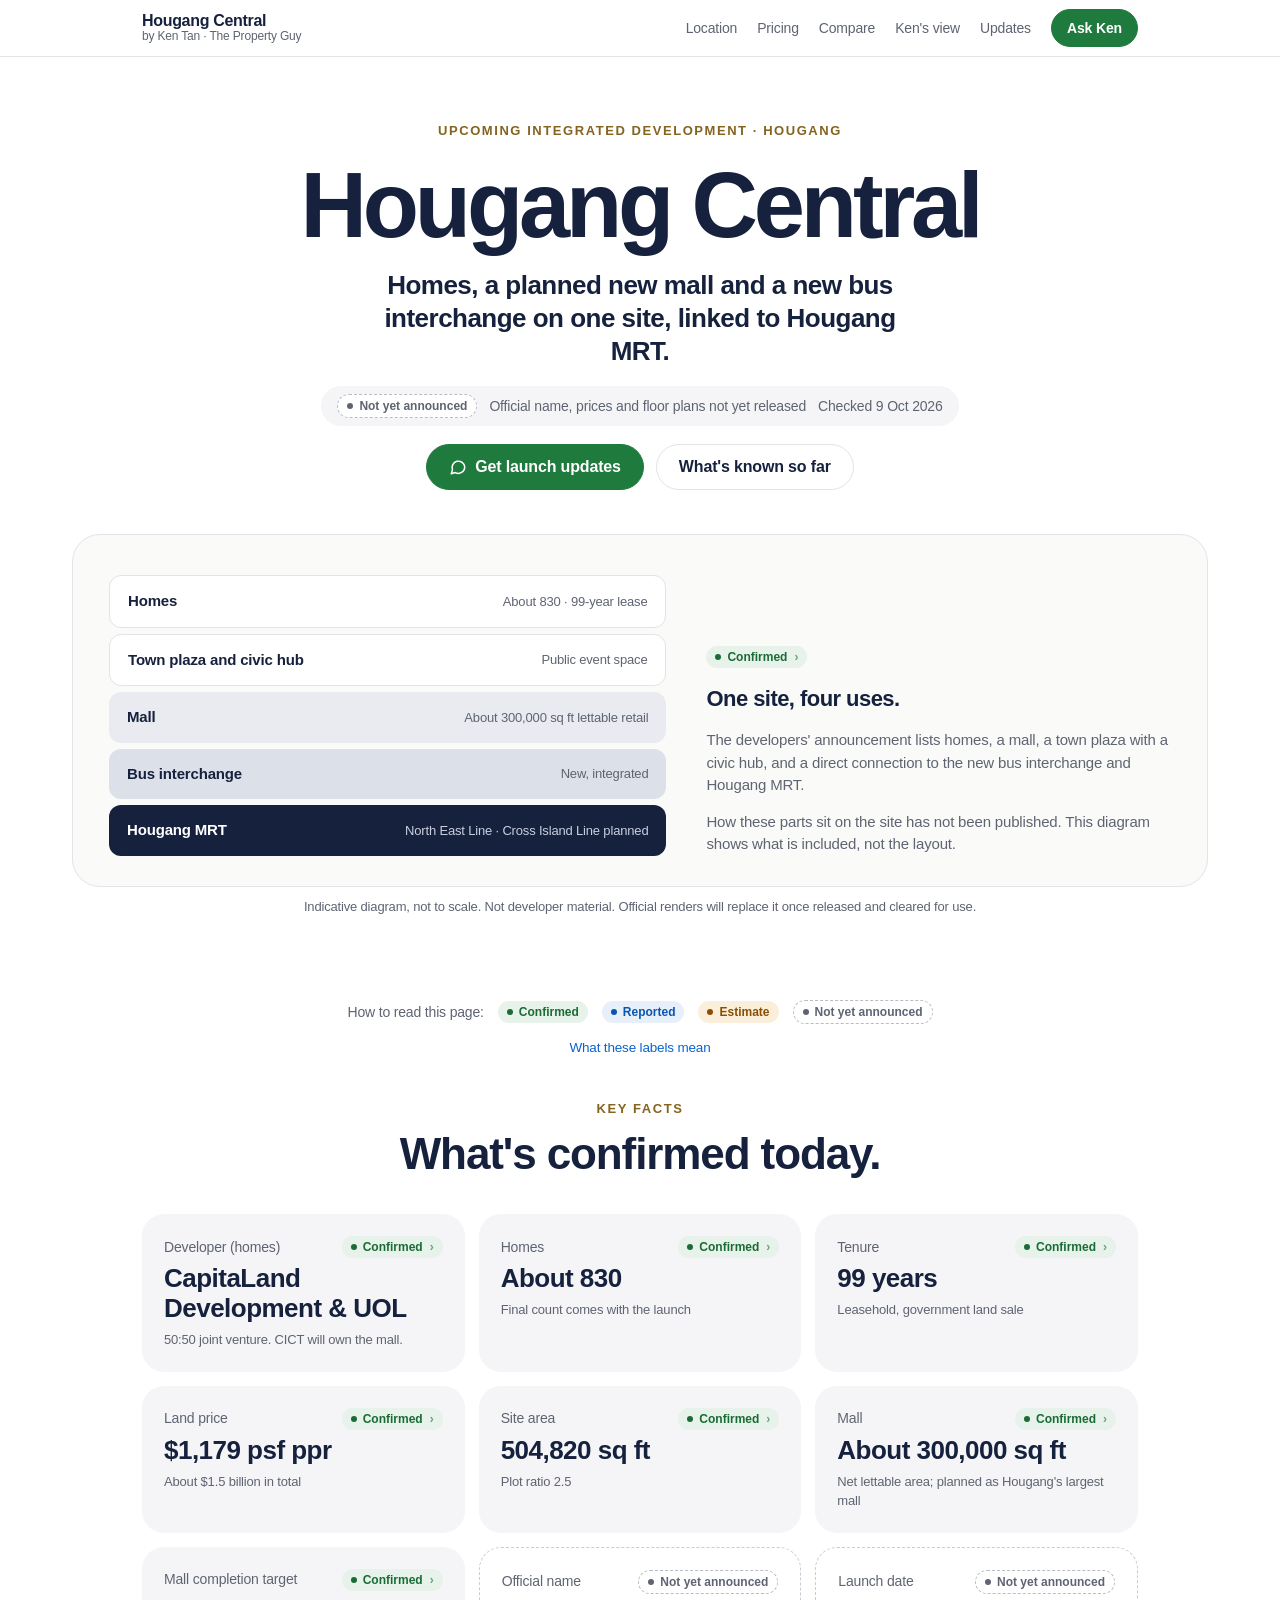
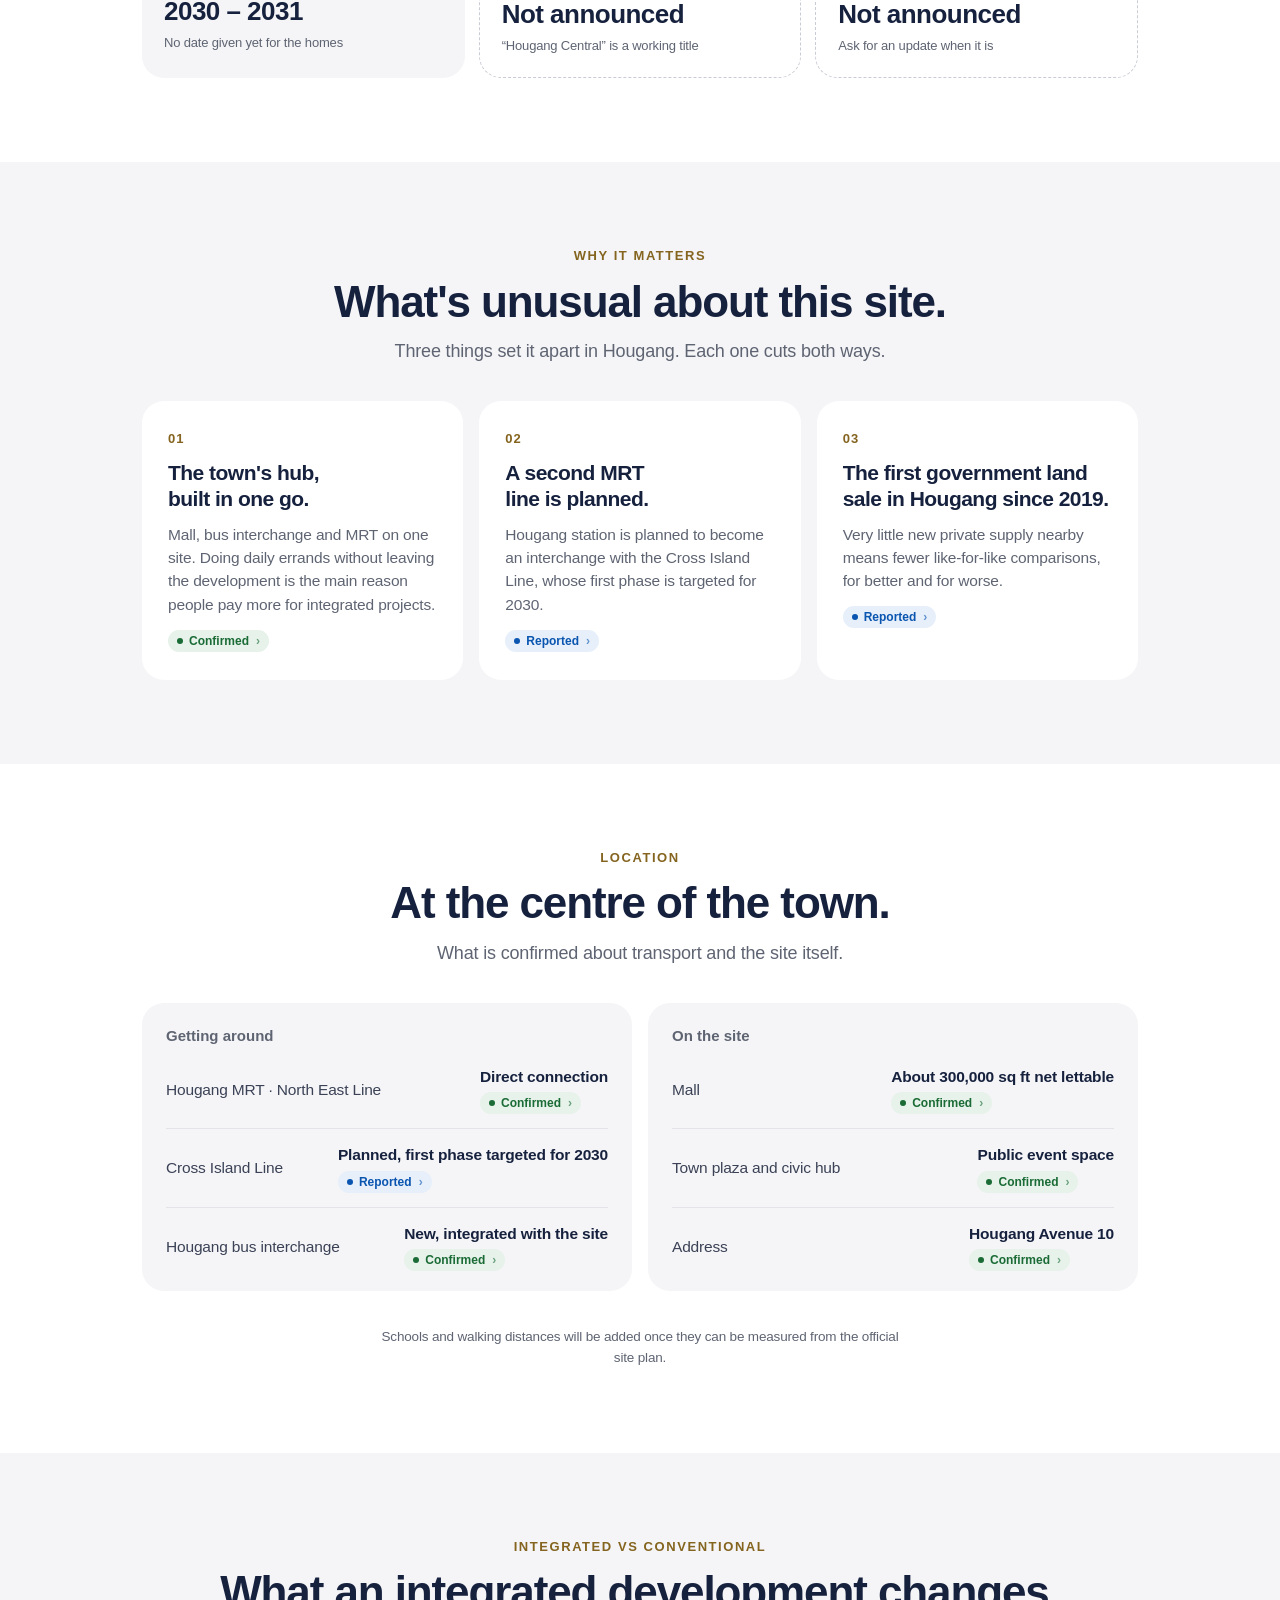
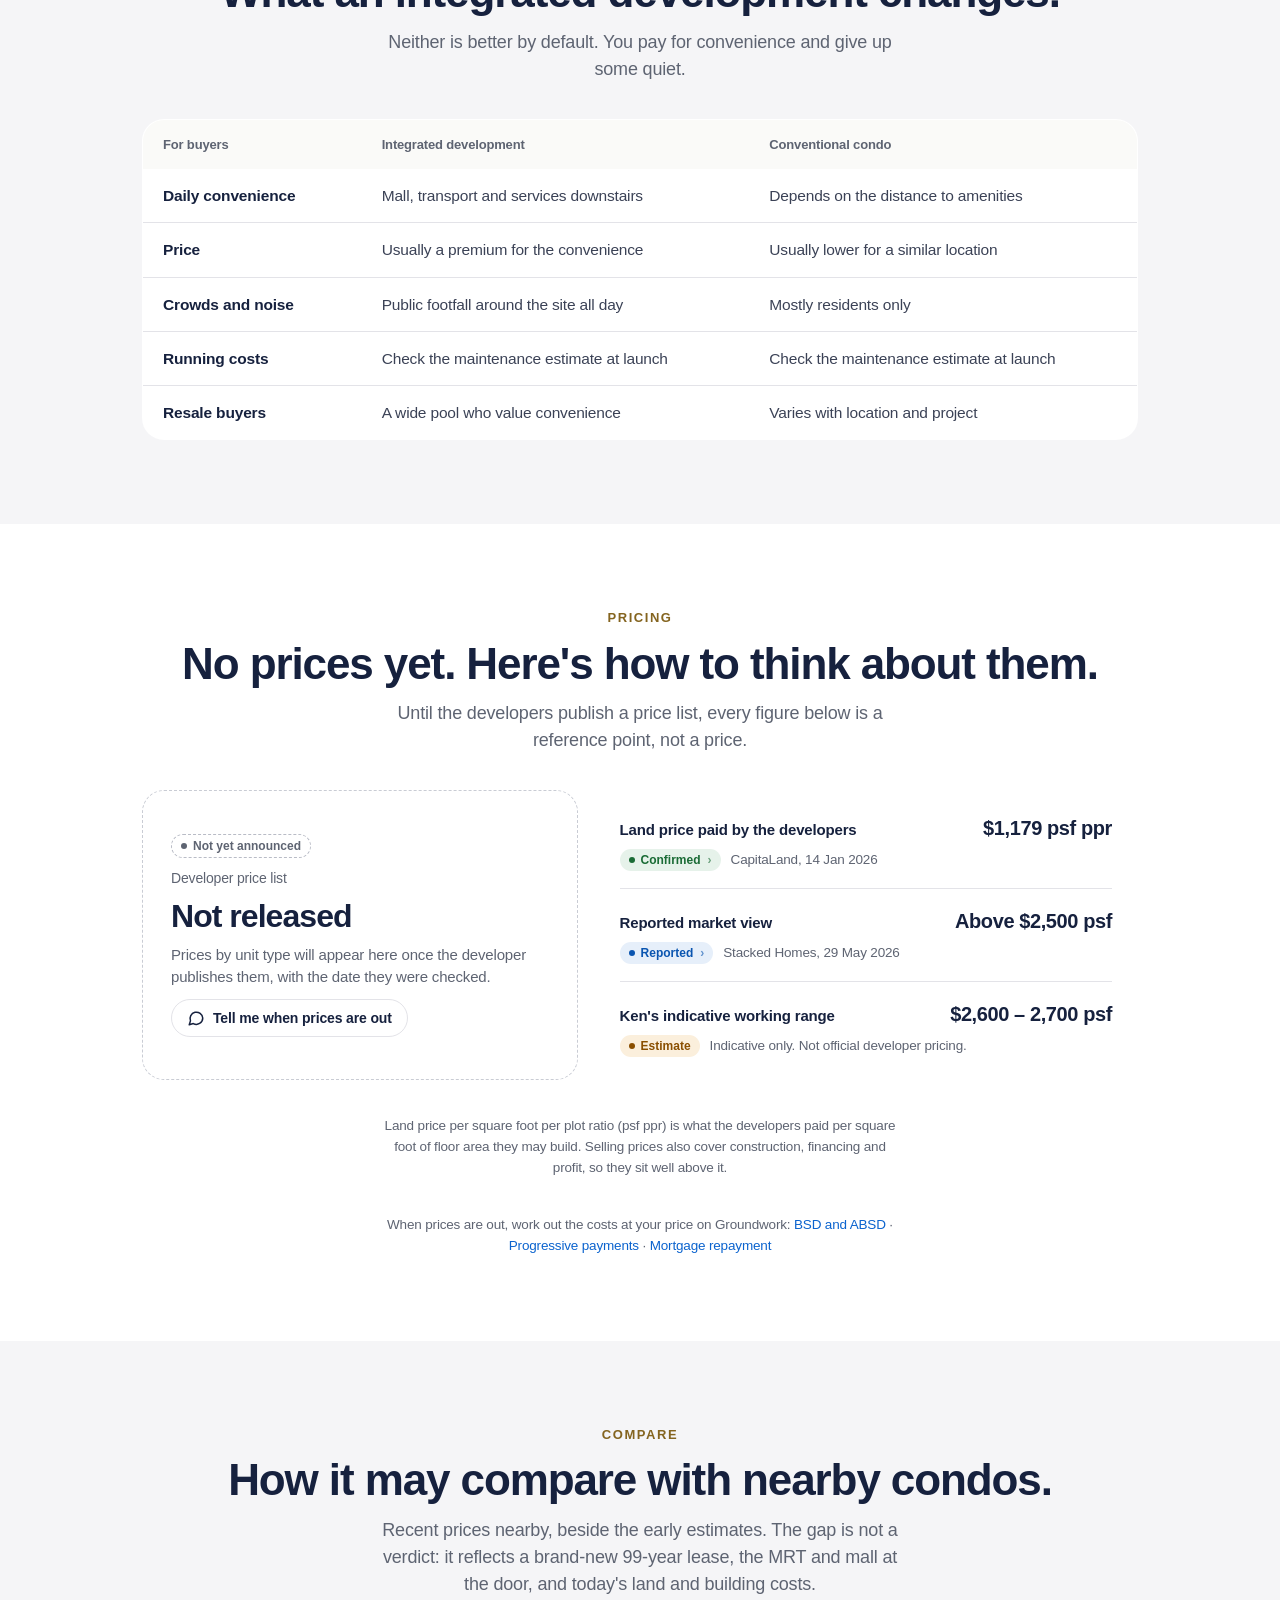
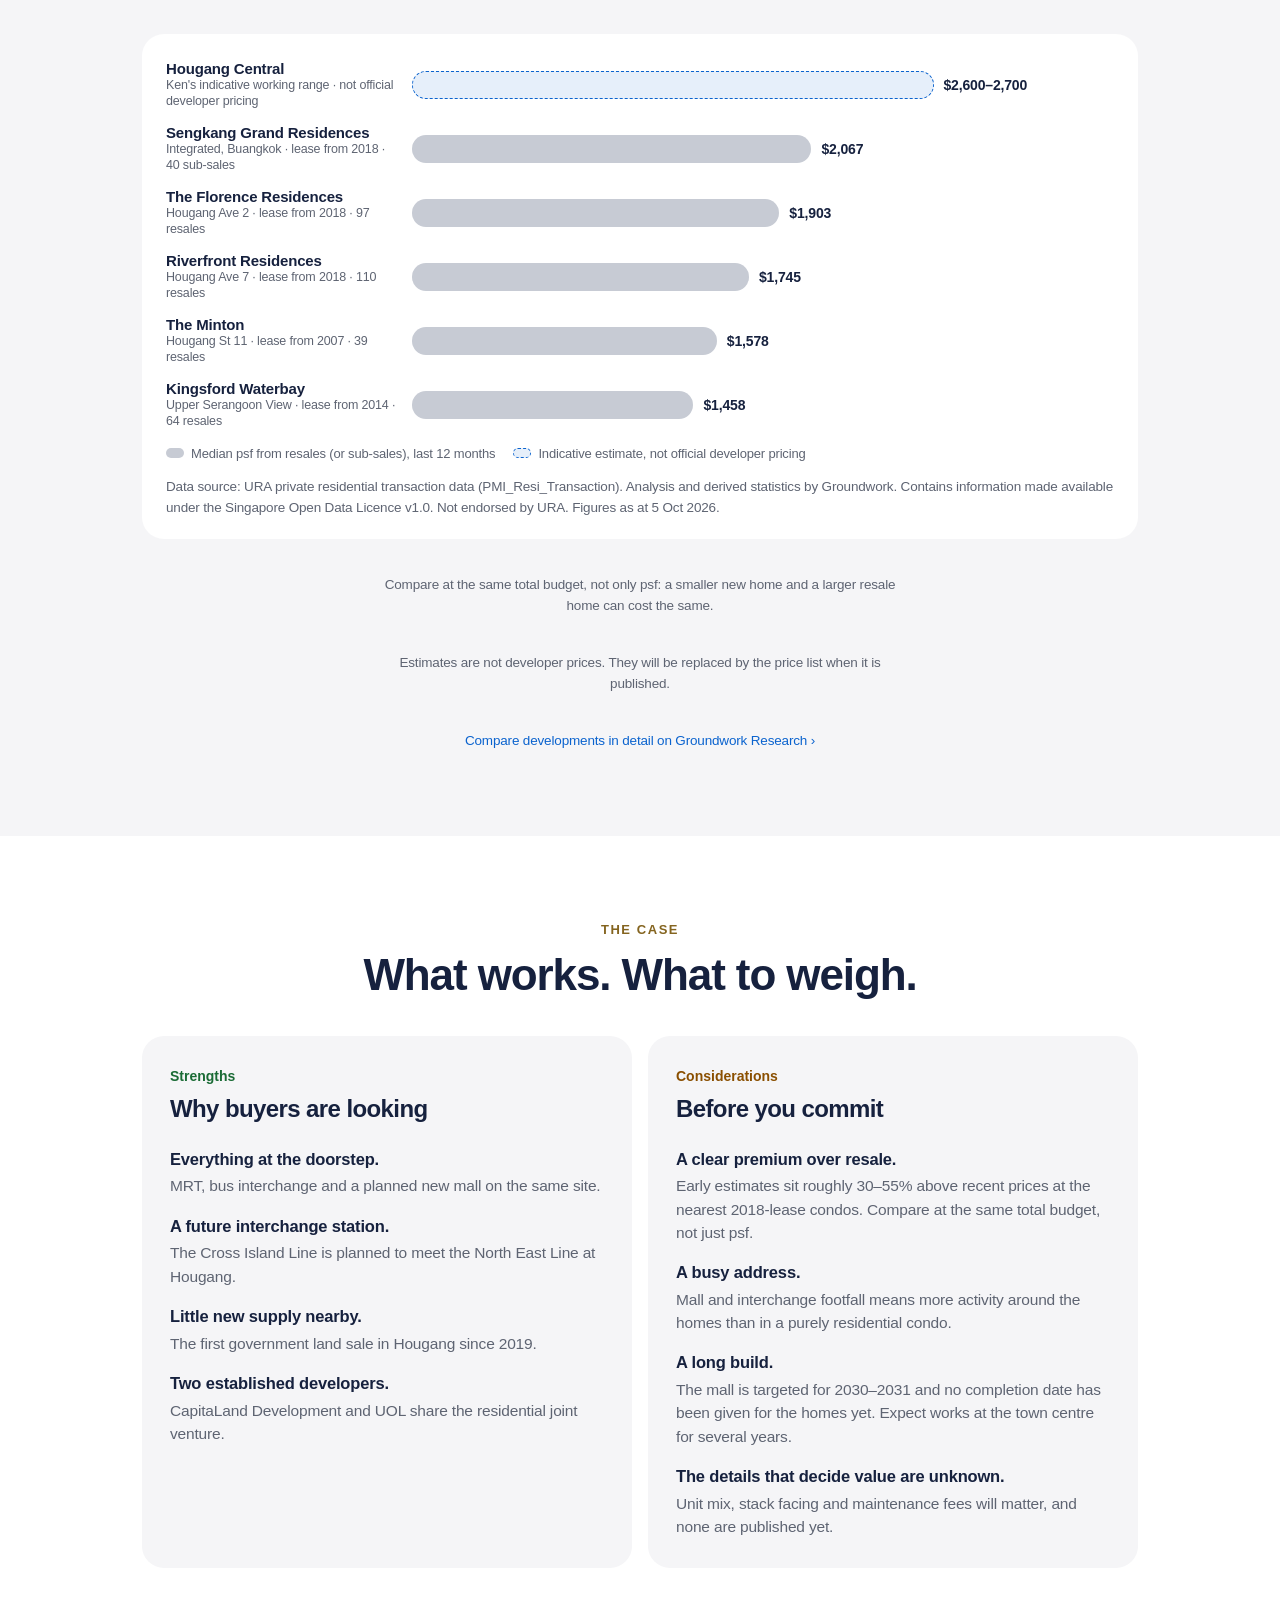
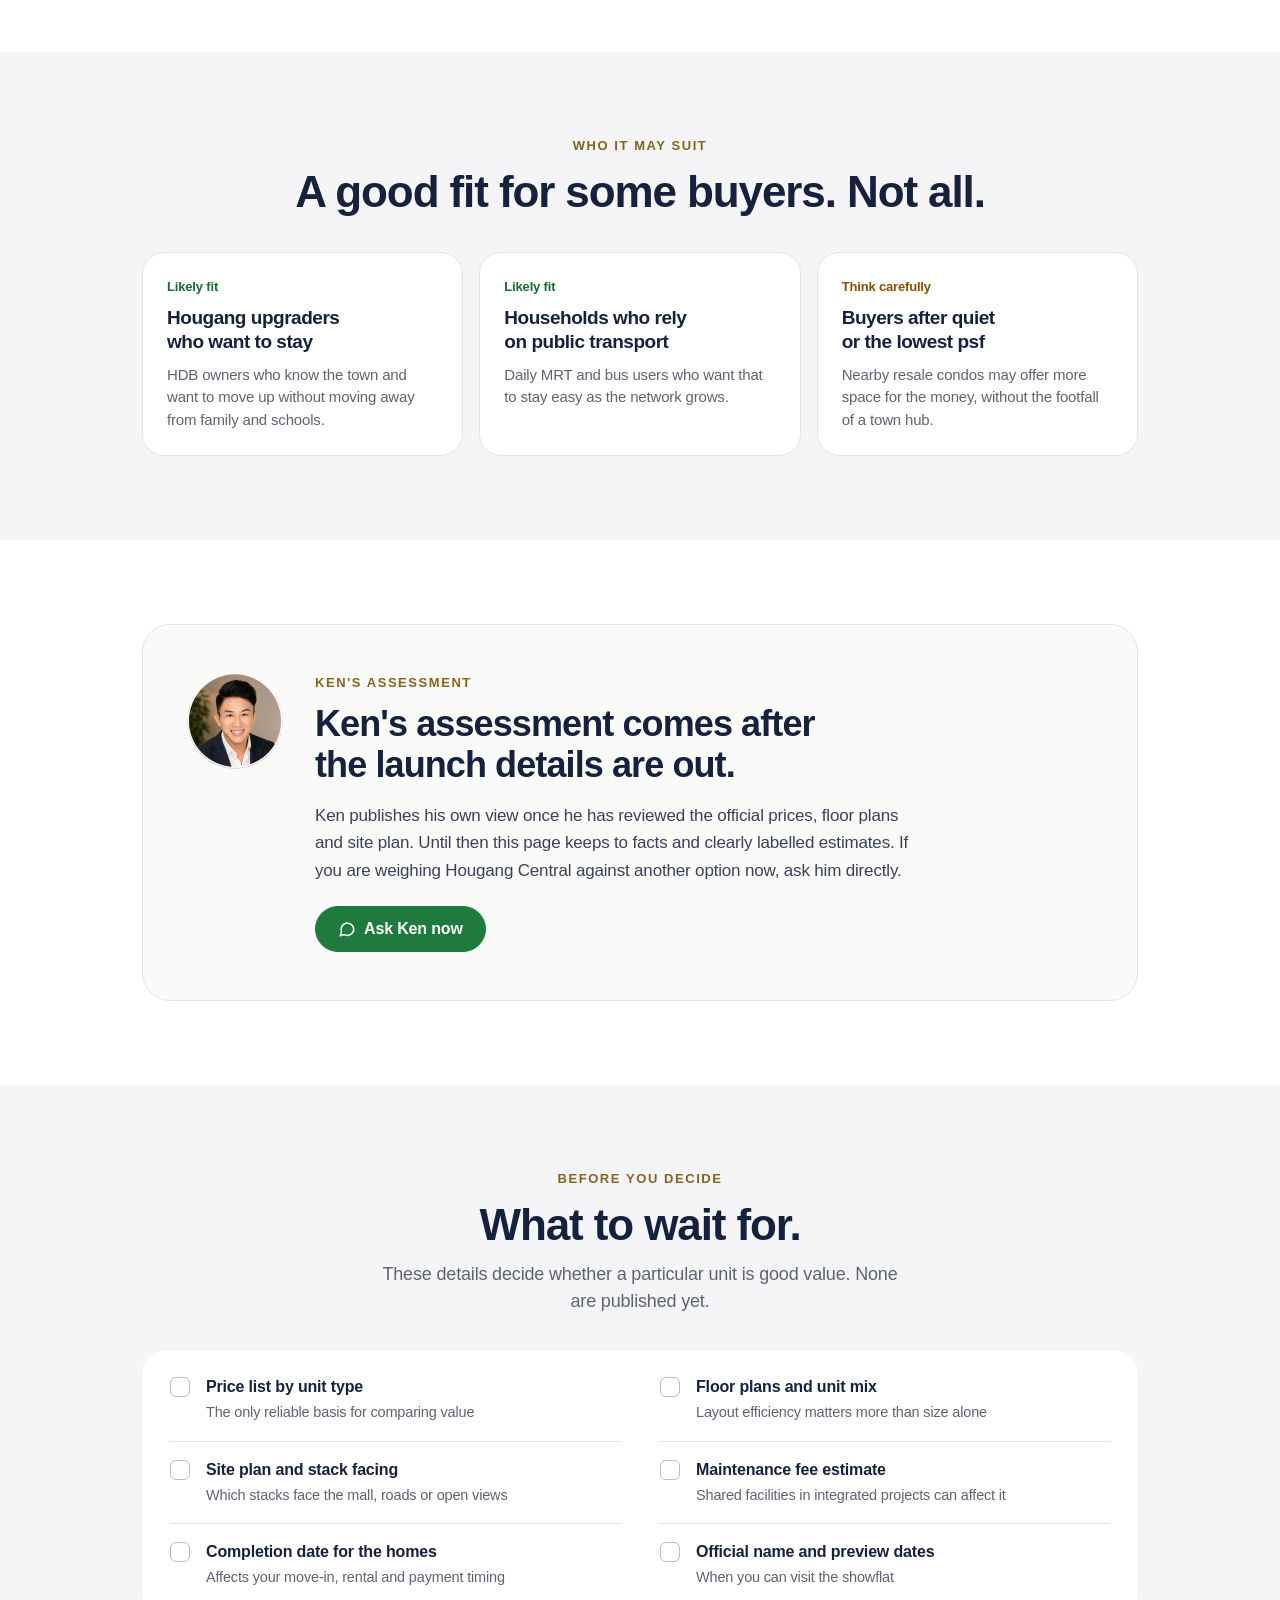
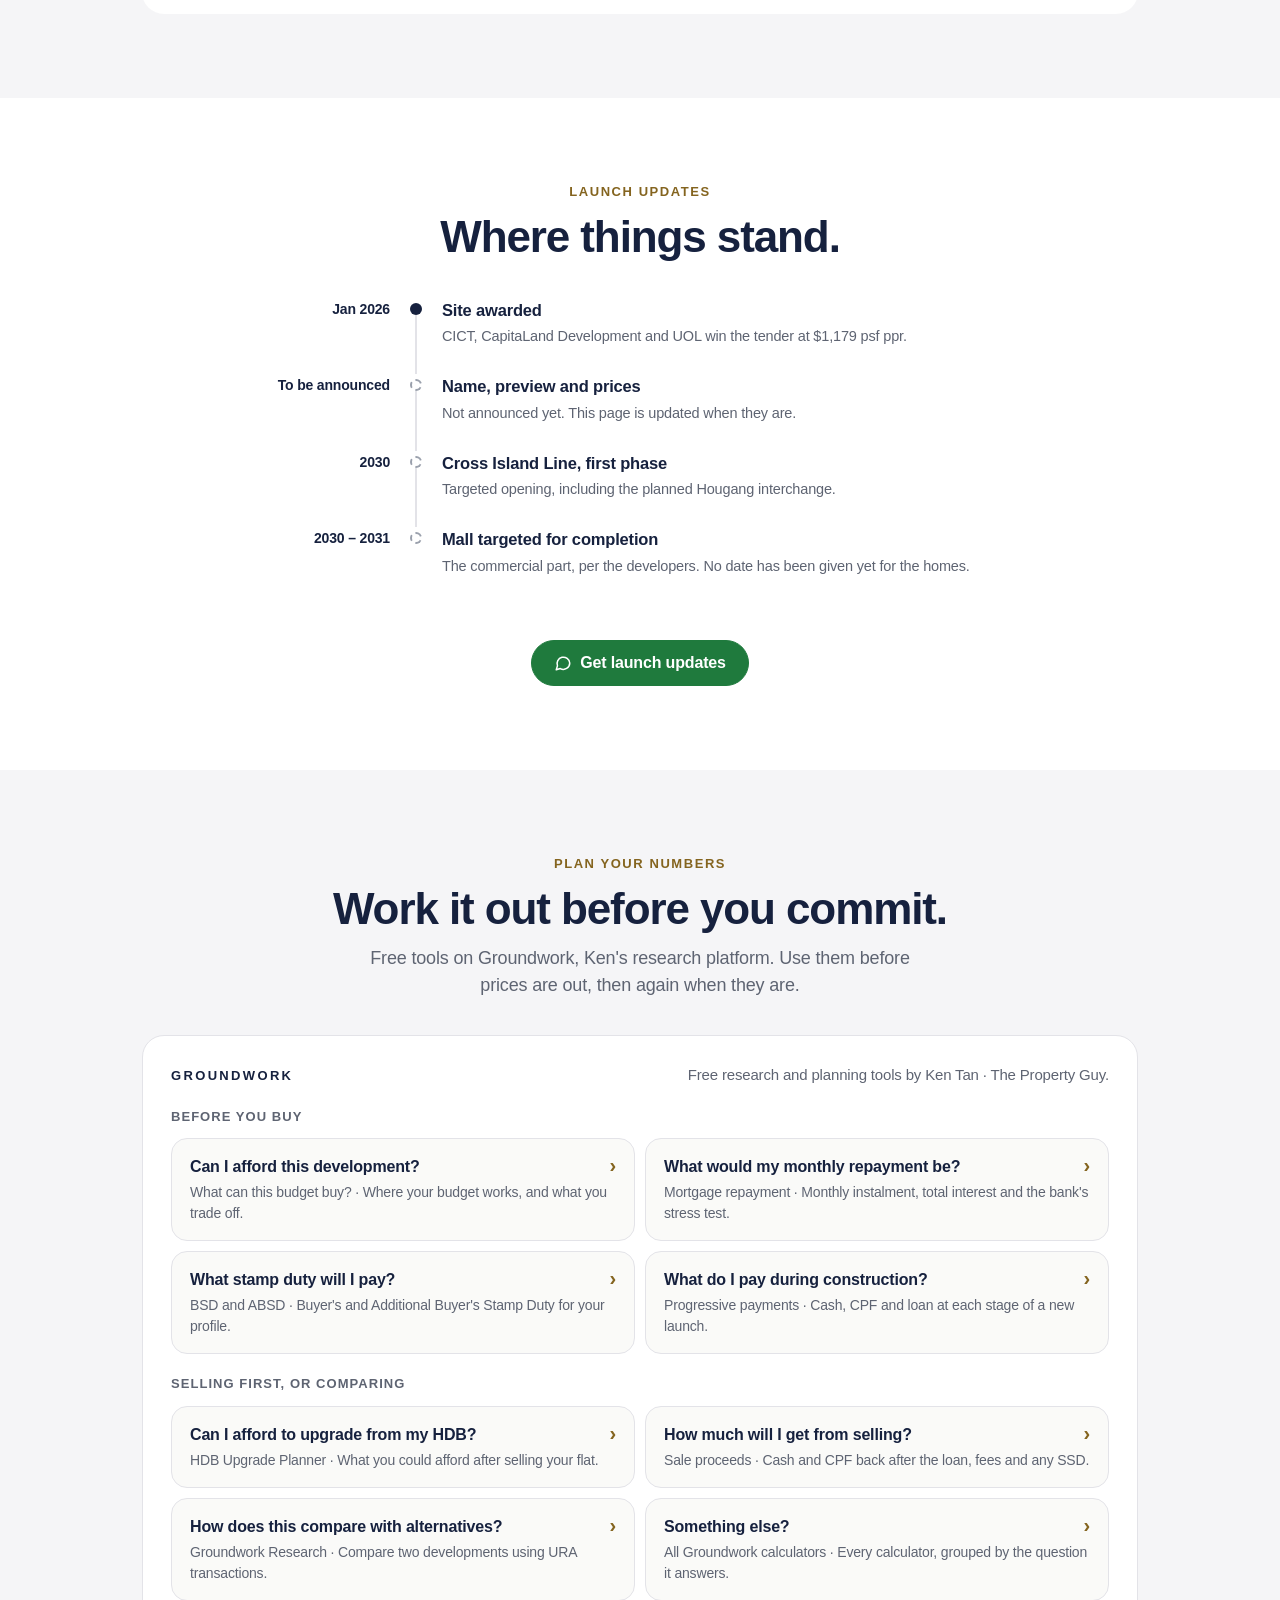
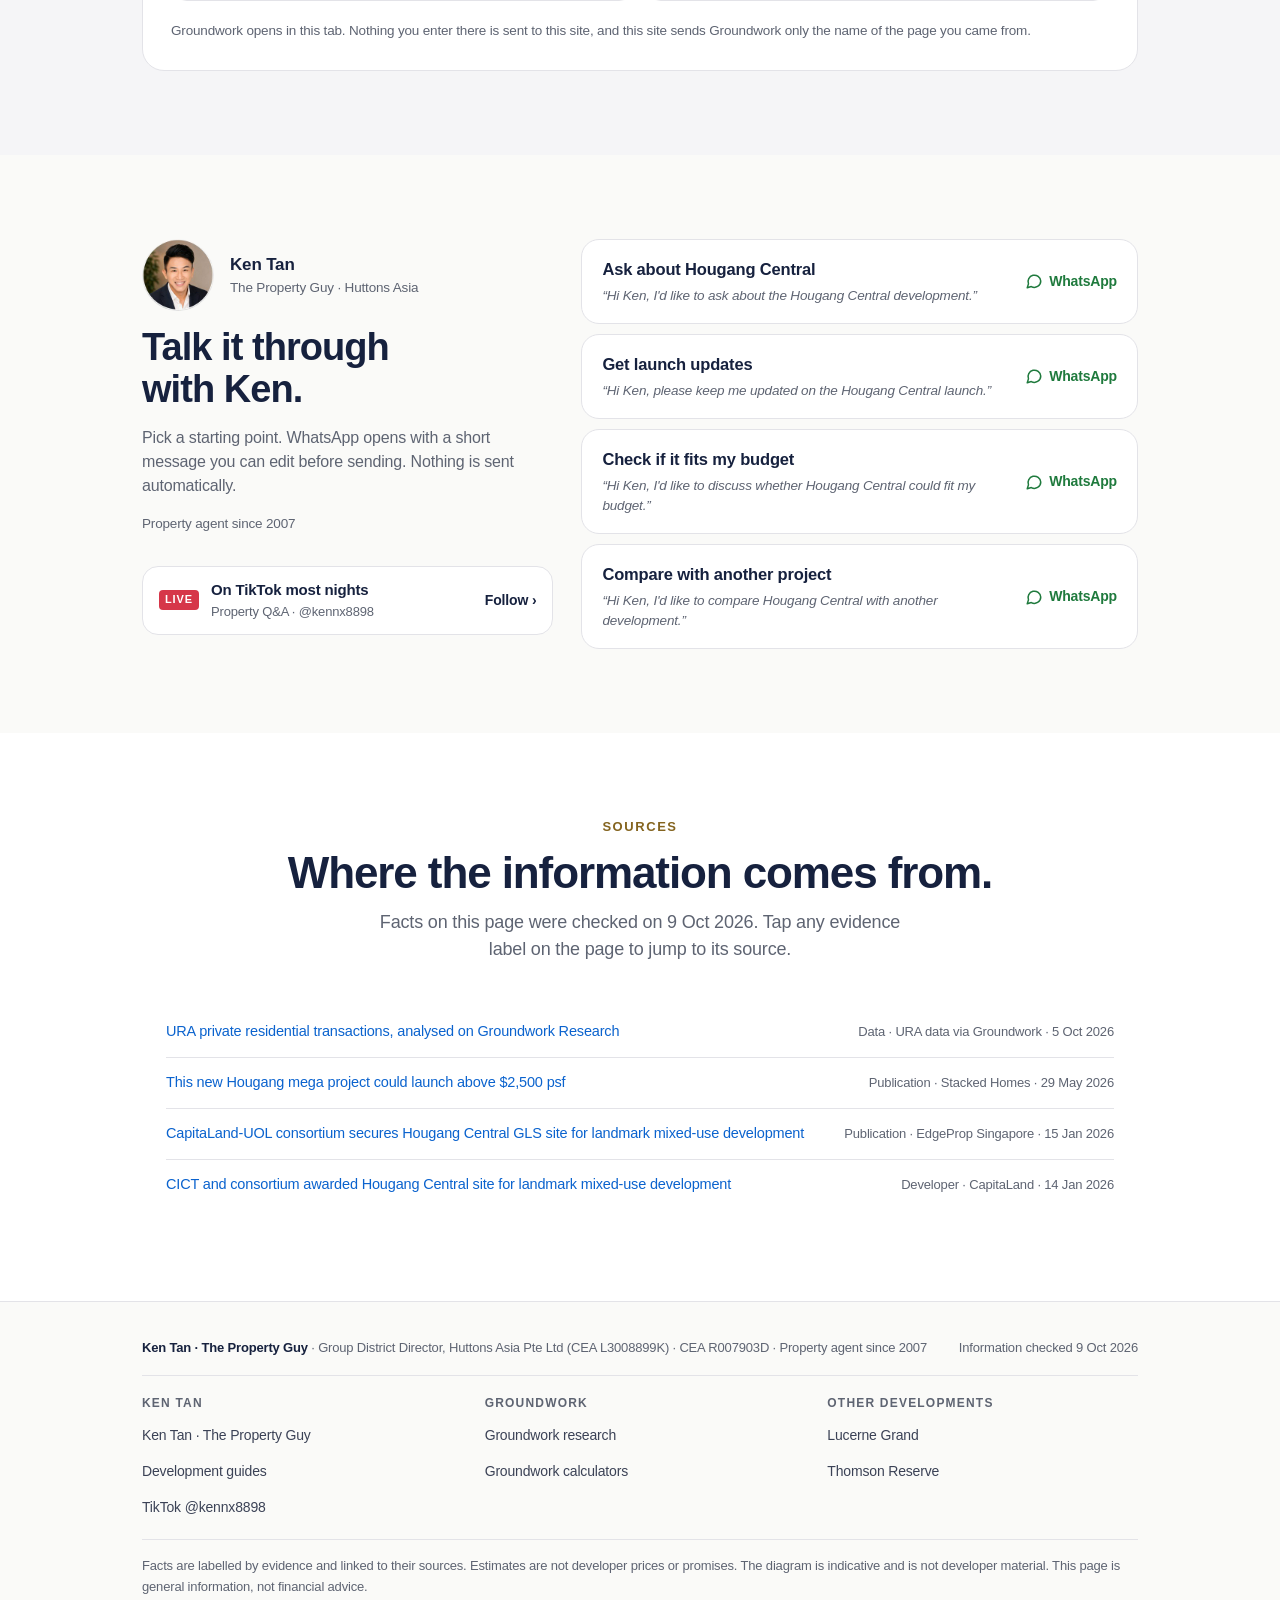
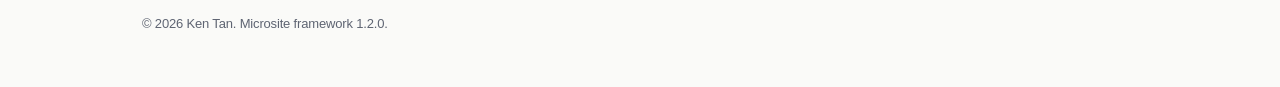
==== commit 97b712ee: "Add files via upload" ====
--- a/index.html
+++ b/index.html
@@ -1 +1 @@
-<!doctype html><html lang="en-SG"><head><meta charset="utf-8"><meta name="viewport" content="width=device-width, initial-scale=1, viewport-fit=cover"><title>Hougang Central Integrated Development: Facts &amp; Price Outlook</title><meta name="description" content="Hougang Central by CapitaLand and UOL: about 830 homes linked to Hougang MRT. Confirmed facts, early price estimates and nearby condo prices, before launch."><meta name="theme-color" content="#FFFFFF"><meta name="color-scheme" content="light"><meta name="format-detection" content="telephone=no"><meta name="author" content="Ken Tan · The Property Guy"><link rel="icon" href="assets/favicon.svg" type="image/svg+xml"><link rel="canonical" href="https://hougangcentral.kentanthepropertyguy.com/"><meta property="og:type" content="website"><meta property="og:locale" content="en_SG"><meta property="og:site_name" content="Ken Tan · The Property Guy"><meta property="og:title" content="Hougang Central: what&#x27;s confirmed, what&#x27;s estimated, what to watch"><meta property="og:description" content="Hougang Central by CapitaLand and UOL: about 830 homes linked to Hougang MRT. Confirmed facts, early price estimates and nearby condo prices, before launch."><meta property="og:url" content="https://hougangcentral.kentanthepropertyguy.com/"><meta property="og:image" content="https://hougangcentral.kentanthepropertyguy.com/img/share-card.jpg"><meta property="og:image:width" content="1200"><meta property="og:image:height" content="630"><meta property="og:image:alt" content="Hougang Central — Ken Tan · The Property Guy"><meta name="twitter:card" content="summary_large_image"><link rel="stylesheet" href="assets/ms.1-1-0.css"><script type="application/ld+json">{"@context":"https://schema.org","@graph":[{"@type":"WebPage","name":"Hougang Central Integrated Development: Facts & Price Outlook","description":"Hougang Central by CapitaLand and UOL: about 830 homes linked to Hougang MRT. Confirmed facts, early price estimates and nearby condo prices, before launch.","inLanguage":"en-SG","dateModified":"2026-10-09","author":{"@id":"https://kentanthepropertyguy.com/#ken"},"publisher":{"@id":"https://kentanthepropertyguy.com/#ken"},"about":{"@type":"Place","name":"Hougang Central integrated development","address":{"@type":"PostalAddress","addressLocality":"Hougang","addressCountry":"SG","streetAddress":"Hougang Avenue 10"}},"url":"https://hougangcentral.kentanthepropertyguy.com/"},{"@type":"Person","@id":"https://kentanthepropertyguy.com/#ken","name":"Ken Tan","alternateName":"Ken Tan · The Property Guy","url":"https://kentanthepropertyguy.com/","jobTitle":"Group District Director","worksFor":{"@type":"RealEstateAgent","name":"Huttons Asia Pte Ltd"}},{"@type":"BreadcrumbList","itemListElement":[{"@type":"ListItem","position":1,"name":"Ken Tan · The Property Guy","item":"https://kentanthepropertyguy.com/"},{"@type":"ListItem","position":2,"name":"Hougang Central","item":"https://hougangcentral.kentanthepropertyguy.com/"}]}]}</script><script async src="https://www.googletagmanager.com/gtag/js?id=G-PGTYDENS24"></script><script>window.dataLayer=window.dataLayer||[];function gtag(){dataLayer.push(arguments);}gtag('js',new Date());gtag('config','G-PGTYDENS24',{project_name:'hougang-central'});</script><script>!function(f,b,e,v,n,t,s){if(f.fbq)return;n=f.fbq=function(){n.callMethod?n.callMethod.apply(n,arguments):n.queue.push(arguments)};if(!f._fbq)f._fbq=n;n.push=n;n.loaded=!0;n.version='2.0';n.queue=[];t=b.createElement(e);t.async=!0;t.src=v;s=b.getElementsByTagName(e)[0];s.parentNode.insertBefore(t,s)}(window,document,'script','https://connect.facebook.net/en_US/fbevents.js');fbq('init','525622514314902');fbq('track','PageView');</script></head><body><a class="skip" href="#main">Skip to content</a><header class="hdr"><div class="wrap bar"><a class="brand" href="#top"><b>Hougang Central</b><span>by Ken Tan · The Property Guy</span></a><nav class="links" aria-label="Sections"><a href="#location">Location</a><a href="#pricing">Pricing</a><a href="#compare">Compare</a><a href="#assessment">Ken&#x27;s view</a><a href="#updates">Updates</a><a class="btn wa sm" href="https://wa.me/6590908898?text=Hi%20Ken%2C%20I%27d%20like%20to%20ask%20about%20the%20Hougang%20Central%20development.%20%28Ref%20HGC-ASK%29" target="_blank" rel="noopener" data-wa="ask" data-placement="header">Ask Ken</a></nav></div><nav class="chips" aria-label="Jump to section"><a href="#location">Location</a><a href="#pricing">Pricing</a><a href="#compare">Compare</a><a href="#assessment">Ken&#x27;s view</a><a href="#updates">Updates</a><a href="#ask" class="wa-chip">Ask Ken</a></nav></header><main id="main"><header class="hero" id="top"><div class="wrap"><p class="kicker">Upcoming integrated development · Hougang</p><h1>Hougang Central</h1><p class="sub">Homes, a planned new mall and a new bus interchange on one site, linked to Hougang MRT.</p><p class="status"><span class="ev ev-n">Not yet announced</span><span>Official name, prices and floor plans not yet released</span><span class="ck">Checked 9 Oct 2026</span></p><div class="ctas stackm"><a class="btn wa" href="https://wa.me/6590908898?text=Hi%20Ken%2C%20please%20keep%20me%20updated%20on%20the%20Hougang%20Central%20launch.%20%28Ref%20HGC-UPDATES%29" target="_blank" rel="noopener" data-wa="updates" data-placement="hero"><svg width="18" height="18" viewBox="0 0 24 24" fill="none" stroke="currentColor" stroke-width="2" stroke-linecap="round" stroke-linejoin="round" aria-hidden="true" focusable="false"><path d="M21 12a8.5 8.5 0 0 1-12.6 7.4L3 21l1.6-5.2A8.5 8.5 0 1 1 21 12z"/></svg>Get launch updates</a><a class="btn" href="#overview">What&#x27;s known so far</a></div></div><div class="hero-media"><div class="scheme"><ul class="layers" aria-label="Parts of the development, as announced. Not a layout."><li class="l-top"><b>Homes</b><span>About 830 · 99-year lease</span></li><li class="l-top"><b>Town plaza and civic hub</b><span>Public event space</span></li><li class="l-default"><b>Mall</b><span>About 300,000 sq ft lettable retail</span></li><li class="l-mid"><b>Bus interchange</b><span>New, integrated</span></li><li class="l-base"><b>Hougang MRT</b><span>North East Line · Cross Island Line planned</span></li></ul><div class="scheme-side"><a class="ev ev-c" href="#src-capitaland-2026-01" title="Source: CapitaLand, 14 Jan 2026" aria-label="Confirmed: Source: CapitaLand, 14 Jan 2026">Confirmed</a><h2 style="font-size:22px">One site, four uses.</h2><p>The developers&#x27; announcement lists homes, a mall, a town plaza with a civic hub, and a direct connection to the new bus interchange and Hougang MRT.</p><p>How these parts sit on the site has not been published. This diagram shows what is included, not the layout.</p></div></div><p class="cap">Indicative diagram, not to scale. Not developer material. Official renders will replace it once released and cleared for use.</p></div></header><section class="band " id="overview" aria-labelledby="h-overview"><div class="wrap"><div class="legend" role="note"><span>How to read this page:</span><span class="ev ev-c">Confirmed</span><span class="ev ev-r">Reported</span><span class="ev ev-e">Estimate</span><span class="ev ev-n">Not yet announced</span><details><summary>What these labels mean</summary><dl><dt><span class="ev ev-c">Confirmed</span></dt><dd>From the developer, a government agency or an official announcement.</dd><dt><span class="ev ev-r">Reported</span></dt><dd>From a credible named publication. Linked in Sources.</dd><dt><span class="ev ev-e">Estimate</span></dt><dd>A market or working estimate. Not a developer price or a promise.</dd><dt><span class="ev ev-n">Not yet announced</span></dt><dd>Not published yet. Shown so you know it is missing, not overlooked.</dd></dl></details></div><div class="head"><p class="kicker">Key facts</p><h2 id="h-overview">What&#x27;s confirmed today.</h2></div><div class="facts"><div class="fact"><div class="top"><span class="lb">Developer (homes)</span><a class="ev ev-c" href="#src-capitaland-2026-01" title="Source: CapitaLand, 14 Jan 2026" aria-label="Confirmed: Source: CapitaLand, 14 Jan 2026">Confirmed</a></div><p class="v">CapitaLand Development &amp; UOL</p><p class="n">50:50 joint venture. CICT will own the mall.</p></div><div class="fact"><div class="top"><span class="lb">Homes</span><a class="ev ev-c" href="#src-capitaland-2026-01" title="Source: CapitaLand, 14 Jan 2026" aria-label="Confirmed: Source: CapitaLand, 14 Jan 2026">Confirmed</a></div><p class="v">About 830</p><p class="n">Final count comes with the launch</p></div><div class="fact"><div class="top"><span class="lb">Tenure</span><a class="ev ev-c" href="#src-capitaland-2026-01" title="Source: CapitaLand, 14 Jan 2026" aria-label="Confirmed: Source: CapitaLand, 14 Jan 2026">Confirmed</a></div><p class="v">99 years</p><p class="n">Leasehold, government land sale</p></div><div class="fact"><div class="top"><span class="lb">Land price</span><a class="ev ev-c" href="#src-capitaland-2026-01" title="Source: CapitaLand, 14 Jan 2026" aria-label="Confirmed: Source: CapitaLand, 14 Jan 2026">Confirmed</a></div><p class="v">$1,179 psf ppr</p><p class="n">About $1.5 billion in total</p></div><div class="fact"><div class="top"><span class="lb">Site area</span><a class="ev ev-c" href="#src-capitaland-2026-01" title="Source: CapitaLand, 14 Jan 2026" aria-label="Confirmed: Source: CapitaLand, 14 Jan 2026">Confirmed</a></div><p class="v">504,820 sq ft</p><p class="n">Plot ratio 2.5</p></div><div class="fact"><div class="top"><span class="lb">Mall</span><a class="ev ev-c" href="#src-capitaland-2026-01" title="Source: CapitaLand, 14 Jan 2026" aria-label="Confirmed: Source: CapitaLand, 14 Jan 2026">Confirmed</a></div><p class="v">About 300,000 sq ft</p><p class="n">Net lettable area; planned as Hougang&#x27;s largest mall</p></div><div class="fact"><div class="top"><span class="lb">Mall completion target</span><a class="ev ev-c" href="#src-capitaland-2026-01" title="Source: CapitaLand, 14 Jan 2026" aria-label="Confirmed: Source: CapitaLand, 14 Jan 2026">Confirmed</a></div><p class="v">2030 – 2031</p><p class="n">No date given yet for the homes</p></div><div class="fact pending"><div class="top"><span class="lb">Official name</span><span class="ev ev-n">Not yet announced</span></div><p class="v">Not announced</p><p class="n">“Hougang Central” is a working title</p></div><div class="fact pending"><div class="top"><span class="lb">Launch date</span><span class="ev ev-n">Not yet announced</span></div><p class="v">Not announced</p><p class="n">Ask for an update when it is</p></div></div></div></section><section class="band grey" id="cards" aria-labelledby="h-cards"><div class="wrap"><div class="head"><p class="kicker">Why it matters</p><h2 id="h-cards">What&#x27;s unusual about this site.</h2><p class="lede">Three things set it apart in Hougang. Each one cuts both ways.</p></div><div class="three"><article class="card"><p class="no">01</p><h3>The town&#x27;s hub, built in one go.</h3><p>Mall, bus interchange and MRT on one site. Doing daily errands without leaving the development is the main reason people pay more for integrated projects.</p><p><a class="ev ev-c" href="#src-capitaland-2026-01" title="Source: CapitaLand, 14 Jan 2026" aria-label="Confirmed: Source: CapitaLand, 14 Jan 2026">Confirmed</a></p></article><article class="card"><p class="no">02</p><h3>A second MRT line is planned.</h3><p>Hougang station is planned to become an interchange with the Cross Island Line, whose first phase is targeted for 2030.</p><p><a class="ev ev-r" href="#src-stacked-2026-05" title="Source: Stacked Homes, 29 May 2026" aria-label="Reported: Source: Stacked Homes, 29 May 2026">Reported</a></p></article><article class="card"><p class="no">03</p><h3>The first government land sale in Hougang since 2019.</h3><p>Very little new private supply nearby means fewer like-for-like comparisons, for better and for worse.</p><p><a class="ev ev-r" href="#src-edgeprop-2026-01" title="Source: EdgeProp Singapore, 15 Jan 2026" aria-label="Reported: Source: EdgeProp Singapore, 15 Jan 2026">Reported</a></p></article></div></div></section><section class="band " id="location" aria-labelledby="h-location"><div class="wrap"><div class="head"><p class="kicker">Location</p><h2 id="h-location">At the centre of the town.</h2><p class="lede">What is confirmed about transport and the site itself.</p></div><div class="locs"><div class="loc"><h3>Getting around</h3><div><span>Hougang MRT · North East Line</span><span>Direct connection<a class="ev ev-c" href="#src-capitaland-2026-01" title="Source: CapitaLand, 14 Jan 2026" aria-label="Confirmed: Source: CapitaLand, 14 Jan 2026">Confirmed</a></span></div><div><span>Cross Island Line</span><span>Planned, first phase targeted for 2030<a class="ev ev-r" href="#src-stacked-2026-05" title="Source: Stacked Homes, 29 May 2026" aria-label="Reported: Source: Stacked Homes, 29 May 2026">Reported</a></span></div><div><span>Hougang bus interchange</span><span>New, integrated with the site<a class="ev ev-c" href="#src-capitaland-2026-01" title="Source: CapitaLand, 14 Jan 2026" aria-label="Confirmed: Source: CapitaLand, 14 Jan 2026">Confirmed</a></span></div></div><div class="loc"><h3>On the site</h3><div><span>Mall</span><span>About 300,000 sq ft net lettable<a class="ev ev-c" href="#src-capitaland-2026-01" title="Source: CapitaLand, 14 Jan 2026" aria-label="Confirmed: Source: CapitaLand, 14 Jan 2026">Confirmed</a></span></div><div><span>Town plaza and civic hub</span><span>Public event space<a class="ev ev-c" href="#src-capitaland-2026-01" title="Source: CapitaLand, 14 Jan 2026" aria-label="Confirmed: Source: CapitaLand, 14 Jan 2026">Confirmed</a></span></div><div><span>Address</span><span>Hougang Avenue 10<a class="ev ev-c" href="#src-capitaland-2026-01" title="Source: CapitaLand, 14 Jan 2026" aria-label="Confirmed: Source: CapitaLand, 14 Jan 2026">Confirmed</a></span></div></div></div><p class="fine c">Schools and walking distances will be added once they can be measured from the official site plan.</p></div></section><section class="band grey" id="compare-table" aria-labelledby="h-compare-table"><div class="wrap"><div class="head"><p class="kicker">Integrated vs conventional</p><h2 id="h-compare-table">What an integrated development changes.</h2><p class="lede">Neither is better by default. You pay for convenience and give up some quiet.</p></div><div class="tbl cmp"><table><caption class="sr">What an integrated development changes.</caption><thead><tr><th scope="col">For buyers</th><th scope="col">Integrated development</th><th scope="col">Conventional condo</th></tr></thead><tbody><tr><th scope="row">Daily convenience</th><td>Mall, transport and services downstairs</td><td>Depends on the distance to amenities</td></tr><tr><th scope="row">Price</th><td>Usually a premium for the convenience</td><td>Usually lower for a similar location</td></tr><tr><th scope="row">Crowds and noise</th><td>Public footfall around the site all day</td><td>Mostly residents only</td></tr><tr><th scope="row">Running costs</th><td>Check the maintenance estimate at launch</td><td>Check the maintenance estimate at launch</td></tr><tr><th scope="row">Resale buyers</th><td>A wide pool who value convenience</td><td>Varies with location and project</td></tr></tbody></table></div></div></section><section class="band " id="pricing" aria-labelledby="h-pricing"><div class="wrap"><div class="head"><p class="kicker">Pricing</p><h2 id="h-pricing">No prices yet. Here&#x27;s how to think about them.</h2><p class="lede">Until the developers publish a price list, every figure below is a reference point, not a price.</p></div><div class="pricing"><div class="pbig"><span class="ev ev-n">Not yet announced</span><span class="lb">Developer price list</span><b>Not released</b><p>Prices by unit type will appear here once the developer publishes them, with the date they were checked.</p><p><a class="btn sm" href="https://wa.me/6590908898?text=Hi%20Ken%2C%20please%20keep%20me%20updated%20on%20the%20Hougang%20Central%20launch.%20%28Ref%20HGC-UPDATES%29" target="_blank" rel="noopener" data-wa="updates" data-placement="pricing-pending"><svg width="18" height="18" viewBox="0 0 24 24" fill="none" stroke="currentColor" stroke-width="2" stroke-linecap="round" stroke-linejoin="round" aria-hidden="true" focusable="false"><path d="M21 12a8.5 8.5 0 0 1-12.6 7.4L3 21l1.6-5.2A8.5 8.5 0 1 1 21 12z"/></svg>Tell me when prices are out</a></p></div><div class="prows"><div class="prow"><span class="k">Land price paid by the developers</span><span class="v">$1,179 psf ppr</span><span class="d"><a class="ev ev-c" href="#src-capitaland-2026-01" title="Source: CapitaLand, 14 Jan 2026" aria-label="Confirmed: Source: CapitaLand, 14 Jan 2026">Confirmed</a>CapitaLand, 14 Jan 2026</span></div><div class="prow"><span class="k">Reported market view</span><span class="v">Above $2,500 psf</span><span class="d"><a class="ev ev-r" href="#src-stacked-2026-05" title="Source: Stacked Homes, 29 May 2026" aria-label="Reported: Source: Stacked Homes, 29 May 2026">Reported</a>Stacked Homes, 29 May 2026</span></div><div class="prow"><span class="k">Ken&#x27;s indicative working range</span><span class="v">$2,600 – 2,700 psf</span><span class="d"><span class="ev ev-e" title="Basis: Ken Tan&#x27;s preliminary planning estimate from the land price; not official developer pricing">Estimate</span>Indicative only. Not official developer pricing.</span></div></div></div><p class="fine c">Land price per square foot per plot ratio (psf ppr) is what the developers paid per square foot of floor area they may build. Selling prices also cover construction, financing and profit, so they sit well above it.</p><p class="fine c">When prices are out, work out the costs at your price on Groundwork: <a href="https://tools.kentanthepropertyguy.com/tools/stamp-duty/" data-gw="stamp-duty">BSD and ABSD</a> · <a href="https://tools.kentanthepropertyguy.com/tools/progressive-payments/" data-gw="progressive-payments">Progressive payments</a> · <a href="https://tools.kentanthepropertyguy.com/tools/mortgage/" data-gw="mortgage">Mortgage repayment</a></p></div></section><section class="band grey" id="compare" aria-labelledby="h-compare"><div class="wrap"><div class="head"><p class="kicker">Compare</p><h2 id="h-compare">How it may compare with nearby condos.</h2><p class="lede">Recent prices nearby, beside the early estimates. The gap is not a verdict: it reflects a brand-new 99-year lease, the MRT and mall at the door, and today&#x27;s land and building costs.</p></div><figure class="bars" style="margin:0"><figcaption class="sr">Median price per square foot, Oct 2025 to Sep 2026</figcaption><div class="brow"><span class="n">Hougang Central<small>Ken&#x27;s indicative working range · not official developer pricing</small></span><span class="track"><i class="est" style="width:89.3%"></i><span style="left:89.3%">$2,600–2,700</span></span></div><div class="brow"><span class="n">Sengkang Grand Residences<small>Integrated, Buangkok · lease from 2018 · 40 sub-sales</small></span><span class="track"><i class="" style="width:68.4%"></i><span style="left:68.4%">$2,067</span></span></div><div class="brow"><span class="n">The Florence Residences<small>Hougang Ave 2 · lease from 2018 · 97 resales</small></span><span class="track"><i class="" style="width:62.9%"></i><span style="left:62.9%">$1,903</span></span></div><div class="brow"><span class="n">Riverfront Residences<small>Hougang Ave 7 · lease from 2018 · 110 resales</small></span><span class="track"><i class="" style="width:57.7%"></i><span style="left:57.7%">$1,745</span></span></div><div class="brow"><span class="n">The Minton<small>Hougang St 11 · lease from 2007 · 39 resales</small></span><span class="track"><i class="" style="width:52.2%"></i><span style="left:52.2%">$1,578</span></span></div><div class="brow"><span class="n">Kingsford Waterbay<small>Upper Serangoon View · lease from 2014 · 64 resales</small></span><span class="track"><i class="" style="width:48.2%"></i><span style="left:48.2%">$1,458</span></span></div><div class="bkey"><span><i></i>Median psf from resales (or sub-sales), last 12 months</span><span><i class="est"></i>Indicative estimate, not official developer pricing</span></div><p class="fine">Data source: URA private residential transaction data (PMI_Resi_Transaction). Analysis and derived statistics by Groundwork. Contains information made available under the Singapore Open Data Licence v1.0. Not endorsed by URA. Figures as at 5 Oct 2026.</p></figure><p class="fine c">Compare at the same total budget, not only psf: a smaller new home and a larger resale home can cost the same.</p><p class="fine c">Estimates are not developer prices. They will be replaced by the price list when it is published.</p><p class="fine c"><a href="https://tools.kentanthepropertyguy.com/research/" data-gw="research">Compare developments in detail on Groundwork Research ›</a></p></div></section><section class="band " id="case" aria-labelledby="h-case"><div class="wrap"><div class="head"><p class="kicker">The case</p><h2 id="h-case">What works. What to weigh.</h2></div><div class="cols"><div class="col pro"><h3><span>Strengths</span>Why buyers are looking</h3><ul class="pts"><li><strong>Everything at the doorstep.</strong>MRT, bus interchange and a planned new mall on the same site.</li><li><strong>A future interchange station.</strong>The Cross Island Line is planned to meet the North East Line at Hougang.</li><li><strong>Little new supply nearby.</strong>The first government land sale in Hougang since 2019.</li><li><strong>Two established developers.</strong>CapitaLand Development and UOL share the residential joint venture.</li></ul></div><div class="col con"><h3><span>Considerations</span>Before you commit</h3><ul class="pts"><li><strong>A clear premium over resale.</strong>Early estimates sit roughly 30–55% above recent prices at the nearest 2018-lease condos. Compare at the same total budget, not just psf.</li><li><strong>A busy address.</strong>Mall and interchange footfall means more activity around the homes than in a purely residential condo.</li><li><strong>A long build.</strong>The mall is targeted for 2030–2031 and no completion date has been given for the homes yet. Expect works at the town centre for several years.</li><li><strong>The details that decide value are unknown.</strong>Unit mix, stack facing and maintenance fees will matter, and none are published yet.</li></ul></div></div></div></section><section class="band grey" id="fit" aria-labelledby="h-fit"><div class="wrap"><div class="head"><p class="kicker">Who it may suit</p><h2 id="h-fit">A good fit for some buyers. Not all.</h2></div><div class="fits"><article class="fit yes"><p class="fl">Likely fit</p><h3>Hougang upgraders who want to stay</h3><p>HDB owners who know the town and want to move up without moving away from family and schools.</p></article><article class="fit yes"><p class="fl">Likely fit</p><h3>Households who rely on public transport</h3><p>Daily MRT and bus users who want that to stay easy as the network grows.</p></article><article class="fit maybe"><p class="fl">Think carefully</p><h3>Buyers after quiet or the lowest psf</h3><p>Nearby resale condos may offer more space for the money, without the footfall of a town hub.</p></article></div></div></section><section class="band " id="assessment" aria-labelledby="h-assessment"><div class="wrap"><div class="assess pending"><img src="img/ken-192.jpg" width="96" height="96" alt="Ken Tan" loading="lazy"><div><p class="kicker">Ken&#x27;s assessment</p><h2 id="h-assessment">Ken&#x27;s assessment comes after the launch details are out.</h2><div class="body"><p>Ken publishes his own view once he has reviewed the official prices, floor plans and site plan. Until then this page keeps to facts and clearly labelled estimates. If you are weighing Hougang Central against another option now, ask him directly.</p></div><div class="ctas"><a class="btn wa" href="https://wa.me/6590908898?text=Hi%20Ken%2C%20I%27d%20like%20to%20ask%20about%20the%20Hougang%20Central%20development.%20%28Ref%20HGC-ASK%29" target="_blank" rel="noopener" data-wa="ask" data-placement="assessment-pending"><svg width="18" height="18" viewBox="0 0 24 24" fill="none" stroke="currentColor" stroke-width="2" stroke-linecap="round" stroke-linejoin="round" aria-hidden="true" focusable="false"><path d="M21 12a8.5 8.5 0 0 1-12.6 7.4L3 21l1.6-5.2A8.5 8.5 0 1 1 21 12z"/></svg>Ask Ken now</a></div></div></div></div></section><section class="band grey" id="watchlist" aria-labelledby="h-watchlist"><div class="wrap"><div class="head"><p class="kicker">Before you decide</p><h2 id="h-watchlist">What to wait for.</h2><p class="lede">These details decide whether a particular unit is good value. None are published yet.</p></div><ul class="watch"><li class=""><span class="box" aria-hidden="true"></span><div><b>Price list by unit type</b><span class="d">The only reliable basis for comparing value</span></div></li><li class=""><span class="box" aria-hidden="true"></span><div><b>Floor plans and unit mix</b><span class="d">Layout efficiency matters more than size alone</span></div></li><li class=""><span class="box" aria-hidden="true"></span><div><b>Site plan and stack facing</b><span class="d">Which stacks face the mall, roads or open views</span></div></li><li class=""><span class="box" aria-hidden="true"></span><div><b>Maintenance fee estimate</b><span class="d">Shared facilities in integrated projects can affect it</span></div></li><li class=""><span class="box" aria-hidden="true"></span><div><b>Completion date for the homes</b><span class="d">Affects your move-in, rental and payment timing</span></div></li><li class=""><span class="box" aria-hidden="true"></span><div><b>Official name and preview dates</b><span class="d">When you can visit the showflat</span></div></li></ul></div></section><section class="band " id="updates" aria-labelledby="h-updates"><div class="wrap"><div class="head"><p class="kicker">Launch updates</p><h2 id="h-updates">Where things stand.</h2></div><ol class="tl"><li><span class="when">Jan 2026</span><span class="rail" aria-hidden="true"><span class="dot"></span><span class="ln"></span></span><div class="what"><b>Site awarded</b><span>CICT, CapitaLand Development and UOL win the tender at $1,179 psf ppr.</span></div></li><li><span class="when">To be announced</span><span class="rail" aria-hidden="true"><span class="dot o"></span><span class="ln"></span></span><div class="what"><b>Name, preview and prices</b><span>Not announced yet. This page is updated when they are.</span></div></li><li><span class="when">2030</span><span class="rail" aria-hidden="true"><span class="dot o"></span><span class="ln"></span></span><div class="what"><b>Cross Island Line, first phase</b><span>Targeted opening, including the planned Hougang interchange.</span></div></li><li><span class="when">2030 – 2031</span><span class="rail" aria-hidden="true"><span class="dot o"></span><span class="ln"></span></span><div class="what"><b>Mall targeted for completion</b><span>The commercial part, per the developers. No date has been given yet for the homes.</span></div></li></ol><div class="ctas"><a class="btn wa" href="https://wa.me/6590908898?text=Hi%20Ken%2C%20please%20keep%20me%20updated%20on%20the%20Hougang%20Central%20launch.%20%28Ref%20HGC-UPDATES%29" target="_blank" rel="noopener" data-wa="updates" data-placement="updates"><svg width="18" height="18" viewBox="0 0 24 24" fill="none" stroke="currentColor" stroke-width="2" stroke-linecap="round" stroke-linejoin="round" aria-hidden="true" focusable="false"><path d="M21 12a8.5 8.5 0 0 1-12.6 7.4L3 21l1.6-5.2A8.5 8.5 0 1 1 21 12z"/></svg>Get launch updates</a></div></div></section><section class="band grey" id="groundwork" aria-labelledby="h-groundwork"><div class="wrap"><div class="head"><p class="kicker">Plan your numbers</p><h2 id="h-groundwork">Work it out before you commit.</h2><p class="lede">Free tools on Groundwork, Ken&#x27;s research platform. Use them before prices are out, then again when they are.</p></div><div class="gw"><div class="gw-h"><span class="word">GROUNDWORK</span><p>Free research and planning tools by Ken Tan · The Property Guy.</p></div><h3 class="gw-g">Before you buy</h3><div class="gw-list"><a href="https://tools.kentanthepropertyguy.com/tools/what-can-i-buy/" data-gw="budget"><b>Can I afford this development?</b><span>What can this budget buy? · Where your budget works, and what you trade off.</span></a><a href="https://tools.kentanthepropertyguy.com/tools/mortgage/" data-gw="mortgage"><b>What would my monthly repayment be?</b><span>Mortgage repayment · Monthly instalment, total interest and the bank&#x27;s stress test.</span></a><a href="https://tools.kentanthepropertyguy.com/tools/stamp-duty/" data-gw="stamp-duty"><b>What stamp duty will I pay?</b><span>BSD and ABSD · Buyer&#x27;s and Additional Buyer&#x27;s Stamp Duty for your profile.</span></a><a href="https://tools.kentanthepropertyguy.com/tools/progressive-payments/" data-gw="progressive-payments"><b>What do I pay during construction?</b><span>Progressive payments · Cash, CPF and loan at each stage of a new launch.</span></a></div><h3 class="gw-g">Selling first, or comparing</h3><div class="gw-list"><a href="https://tools.kentanthepropertyguy.com/tools/hdb-upgrade/" data-gw="upgrade"><b>Can I afford to upgrade from my HDB?</b><span>HDB Upgrade Planner · What you could afford after selling your flat.</span></a><a href="https://tools.kentanthepropertyguy.com/tools/sale-proceeds/" data-gw="sale-proceeds"><b>How much will I get from selling?</b><span>Sale proceeds · Cash and CPF back after the loan, fees and any SSD.</span></a><a href="https://tools.kentanthepropertyguy.com/research/" data-gw="research"><b>How does this compare with alternatives?</b><span>Groundwork Research · Compare two developments using URA transactions.</span></a><a href="https://tools.kentanthepropertyguy.com/tools/" data-gw="all"><b>Something else?</b><span>All Groundwork calculators · Every calculator, grouped by the question it answers.</span></a></div><p class="fine">Groundwork opens in this tab. Nothing you enter there is sent to this site, and this site sends Groundwork only the name of the page you came from.</p></div></div></section><section class="band warm" id="ask" aria-labelledby="h-ask"><div class="wrap"><div class="ask"><div class="ken"><div class="id"><img src="img/ken-192.jpg" width="72" height="72" alt="Ken Tan" loading="lazy"><div><b>Ken Tan</b><p class="cred">The Property Guy · Huttons Asia</p></div></div><h2 id="h-ask">Talk it through with Ken.</h2><p>Pick a starting point. WhatsApp opens with a short message you can edit before sending. Nothing is sent automatically.</p><p class="cred">Property agent since 2007 · Live on TikTok most nights · <a href="https://www.tiktok.com/@kennx8898" target="_blank" rel="noopener" data-out="tiktok">@kennx8898</a></p></div><ul class="opts"><li><a class="opt" href="https://wa.me/6590908898?text=Hi%20Ken%2C%20I%27d%20like%20to%20ask%20about%20the%20Hougang%20Central%20development.%20%28Ref%20HGC-ASK%29" target="_blank" rel="noopener" data-wa="ask" data-placement="contact"><b>Ask about Hougang Central</b><q>Hi Ken, I&#x27;d like to ask about the Hougang Central development.</q><em><svg width="18" height="18" viewBox="0 0 24 24" fill="none" stroke="currentColor" stroke-width="2" stroke-linecap="round" stroke-linejoin="round" aria-hidden="true" focusable="false"><path d="M21 12a8.5 8.5 0 0 1-12.6 7.4L3 21l1.6-5.2A8.5 8.5 0 1 1 21 12z"/></svg><span>WhatsApp</span></em></a></li><li><a class="opt" href="https://wa.me/6590908898?text=Hi%20Ken%2C%20please%20keep%20me%20updated%20on%20the%20Hougang%20Central%20launch.%20%28Ref%20HGC-UPDATES%29" target="_blank" rel="noopener" data-wa="updates" data-placement="contact"><b>Get launch updates</b><q>Hi Ken, please keep me updated on the Hougang Central launch.</q><em><svg width="18" height="18" viewBox="0 0 24 24" fill="none" stroke="currentColor" stroke-width="2" stroke-linecap="round" stroke-linejoin="round" aria-hidden="true" focusable="false"><path d="M21 12a8.5 8.5 0 0 1-12.6 7.4L3 21l1.6-5.2A8.5 8.5 0 1 1 21 12z"/></svg><span>WhatsApp</span></em></a></li><li><a class="opt" href="https://wa.me/6590908898?text=Hi%20Ken%2C%20I%27d%20like%20to%20discuss%20whether%20Hougang%20Central%20could%20fit%20my%20budget.%20%28Ref%20HGC-BUDGET%29" target="_blank" rel="noopener" data-wa="budget" data-placement="contact"><b>Check if it fits my budget</b><q>Hi Ken, I&#x27;d like to discuss whether Hougang Central could fit my budget.</q><em><svg width="18" height="18" viewBox="0 0 24 24" fill="none" stroke="currentColor" stroke-width="2" stroke-linecap="round" stroke-linejoin="round" aria-hidden="true" focusable="false"><path d="M21 12a8.5 8.5 0 0 1-12.6 7.4L3 21l1.6-5.2A8.5 8.5 0 1 1 21 12z"/></svg><span>WhatsApp</span></em></a></li><li><a class="opt" href="https://wa.me/6590908898?text=Hi%20Ken%2C%20I%27d%20like%20to%20compare%20Hougang%20Central%20with%20another%20development.%20%28Ref%20HGC-COMPARE%29" target="_blank" rel="noopener" data-wa="compare" data-placement="contact"><b>Compare with another project</b><q>Hi Ken, I&#x27;d like to compare Hougang Central with another development.</q><em><svg width="18" height="18" viewBox="0 0 24 24" fill="none" stroke="currentColor" stroke-width="2" stroke-linecap="round" stroke-linejoin="round" aria-hidden="true" focusable="false"><path d="M21 12a8.5 8.5 0 0 1-12.6 7.4L3 21l1.6-5.2A8.5 8.5 0 1 1 21 12z"/></svg><span>WhatsApp</span></em></a></li></ul></div></div></section><section class="band " id="sources" aria-labelledby="h-sources"><div class="wrap"><div class="head"><p class="kicker">Sources</p><h2 id="h-sources">Where the information comes from.</h2><p class="lede">Facts on this page were checked on 9 Oct 2026. Tap any evidence label on the page to jump to its source.</p></div><ul class="srcs"><li id="src-ura-groundwork"><span><a href="https://tools.kentanthepropertyguy.com/research/" target="_blank" rel="noopener" data-out="source">URA private residential transactions, analysed on Groundwork Research</a></span><span class="m">Data · URA data via Groundwork · 5 Oct 2026</span></li><li id="src-stacked-2026-05"><span><a href="https://stackedhomes.com/hougang-central-gls-integrated-site-sengkang-data/" target="_blank" rel="noopener" data-out="source">This new Hougang mega project could launch above $2,500 psf</a></span><span class="m">Publication · Stacked Homes · 29 May 2026</span></li><li id="src-edgeprop-2026-01"><span><a href="https://www.edgeprop.sg/property-news/cict-led-consortium-secures-hougang-central-gls-site-landmark-mixed-use-development" target="_blank" rel="noopener" data-out="source">CapitaLand-UOL consortium secures Hougang Central GLS site for landmark mixed-use development</a></span><span class="m">Publication · EdgeProp Singapore · 15 Jan 2026</span></li><li id="src-capitaland-2026-01"><span><a href="https://www.capitaland.com/en/about-capitaland/newsroom/news-releases/international/2026/january/CICT-and-consortium-awarded-hougang-central-site.html" target="_blank" rel="noopener" data-out="source">CICT and consortium awarded Hougang Central site for landmark mixed-use development</a></span><span class="m">Developer · CapitaLand · 14 Jan 2026</span></li></ul></div></section></main><footer class="foot"><div class="wrap"><div class="row"><p><b>Ken Tan · The Property Guy</b> · Group District Director, Huttons Asia Pte Ltd (CEA L3008899K) · CEA R007903D · Property agent since 2007</p><p>Information checked 9 Oct 2026</p></div><nav class="fnav" aria-label="More from Ken"><div><p class="fh">Ken Tan</p><a href="https://kentanthepropertyguy.com/" data-out="homepage">Ken Tan · The Property Guy</a><a href="https://kentanthepropertyguy.com/#developments" data-out="directory">Development guides</a><a href="https://www.tiktok.com/@kennx8898" target="_blank" rel="noopener" data-out="tiktok">TikTok @kennx8898</a></div><div><p class="fh">Groundwork</p><a href="https://tools.kentanthepropertyguy.com/" data-gw="home">Groundwork research</a><a href="https://tools.kentanthepropertyguy.com/tools/" data-gw="all">Groundwork calculators</a></div><div><p class="fh">Other developments</p><a href="https://lucernegrand.kentanthepropertyguy.com/" data-out="dev-lucerne-grand">Lucerne Grand</a><a href="https://units.thomsonreserve.kentanthepropertyguy.com/" data-out="dev-thomson-reserve">Thomson Reserve</a></div></nav><p>Facts are labelled by evidence and linked to their sources. Estimates are not developer prices or promises. The diagram is indicative and is not developer material. This page is general information, not financial advice.</p><p>© 2026 Ken Tan. Microsite framework 1.1.0.</p></div></footer><script id="ms-config" type="application/json">{"project_id":"hougang-central"}</script><script src="assets/ms.1-1-0.js" defer></script></body></html>
+<!doctype html><html lang="en-SG"><head><meta charset="utf-8"><meta name="viewport" content="width=device-width, initial-scale=1, viewport-fit=cover"><title>Hougang Central Integrated Development: Facts &amp; Price Outlook</title><meta name="description" content="Hougang Central by CapitaLand and UOL: about 830 homes linked to Hougang MRT. Confirmed facts, early price estimates and nearby condo prices, before launch."><meta name="theme-color" content="#FFFFFF"><meta name="color-scheme" content="light"><meta name="format-detection" content="telephone=no"><meta name="author" content="Ken Tan · The Property Guy"><link rel="icon" href="assets/favicon.svg" type="image/svg+xml"><link rel="canonical" href="https://hougangcentral.kentanthepropertyguy.com/"><meta property="og:type" content="website"><meta property="og:locale" content="en_SG"><meta property="og:site_name" content="Ken Tan · The Property Guy"><meta property="og:title" content="Hougang Central: what&#x27;s confirmed, what&#x27;s estimated, what to watch"><meta property="og:description" content="Hougang Central by CapitaLand and UOL: about 830 homes linked to Hougang MRT. Confirmed facts, early price estimates and nearby condo prices, before launch."><meta property="og:url" content="https://hougangcentral.kentanthepropertyguy.com/"><meta property="og:image" content="https://hougangcentral.kentanthepropertyguy.com/img/share-card.jpg"><meta property="og:image:width" content="1200"><meta property="og:image:height" content="630"><meta property="og:image:alt" content="Hougang Central — Ken Tan · The Property Guy"><meta name="twitter:card" content="summary_large_image"><link rel="stylesheet" href="assets/ms.1-2-0.css"><script type="application/ld+json">{"@context":"https://schema.org","@graph":[{"@type":"WebPage","name":"Hougang Central Integrated Development: Facts & Price Outlook","description":"Hougang Central by CapitaLand and UOL: about 830 homes linked to Hougang MRT. Confirmed facts, early price estimates and nearby condo prices, before launch.","inLanguage":"en-SG","dateModified":"2026-10-09","author":{"@id":"https://kentanthepropertyguy.com/#ken"},"publisher":{"@id":"https://kentanthepropertyguy.com/#ken"},"about":{"@type":"Place","name":"Hougang Central integrated development","address":{"@type":"PostalAddress","addressLocality":"Hougang","addressCountry":"SG","streetAddress":"Hougang Avenue 10"}},"url":"https://hougangcentral.kentanthepropertyguy.com/"},{"@type":"Person","@id":"https://kentanthepropertyguy.com/#ken","name":"Ken Tan","alternateName":"Ken Tan · The Property Guy","url":"https://kentanthepropertyguy.com/","jobTitle":"Group District Director","worksFor":{"@type":"RealEstateAgent","name":"Huttons Asia Pte Ltd"}},{"@type":"BreadcrumbList","itemListElement":[{"@type":"ListItem","position":1,"name":"Ken Tan · The Property Guy","item":"https://kentanthepropertyguy.com/"},{"@type":"ListItem","position":2,"name":"Hougang Central","item":"https://hougangcentral.kentanthepropertyguy.com/"}]}]}</script><script async src="https://www.googletagmanager.com/gtag/js?id=G-PGTYDENS24"></script><script>window.dataLayer=window.dataLayer||[];function gtag(){dataLayer.push(arguments);}gtag('js',new Date());gtag('config','G-PGTYDENS24',{project_name:'hougang-central'});</script><script>!function(f,b,e,v,n,t,s){if(f.fbq)return;n=f.fbq=function(){n.callMethod?n.callMethod.apply(n,arguments):n.queue.push(arguments)};if(!f._fbq)f._fbq=n;n.push=n;n.loaded=!0;n.version='2.0';n.queue=[];t=b.createElement(e);t.async=!0;t.src=v;s=b.getElementsByTagName(e)[0];s.parentNode.insertBefore(t,s)}(window,document,'script','https://connect.facebook.net/en_US/fbevents.js');fbq('init','525622514314902');fbq('track','PageView');</script></head><body><a class="skip" href="#main">Skip to content</a><header class="hdr"><div class="wrap bar"><a class="brand" href="#top"><b>Hougang Central</b><span>by Ken Tan · The Property Guy</span></a><nav class="links" aria-label="Sections"><a href="#location">Location</a><a href="#pricing">Pricing</a><a href="#compare">Compare</a><a href="#assessment">Ken&#x27;s view</a><a href="#updates">Updates</a><a class="btn wa sm" href="https://wa.me/6590908898?text=Hi%20Ken%2C%20I%27d%20like%20to%20ask%20about%20the%20Hougang%20Central%20development.%20%28Ref%20HGC-ASK%29" target="_blank" rel="noopener" data-wa="ask" data-placement="header">Ask Ken</a></nav></div><nav class="chips" aria-label="Jump to section"><a href="#location">Location</a><a href="#pricing">Pricing</a><a href="#compare">Compare</a><a href="#assessment">Ken&#x27;s view</a><a href="#updates">Updates</a><a href="#ask" class="wa-chip">Ask Ken</a></nav></header><main id="main"><header class="hero" id="top"><div class="wrap"><p class="kicker">Upcoming integrated development · Hougang</p><h1>Hougang Central</h1><p class="sub">Homes, a planned new mall and a new bus interchange on one site, linked to Hougang MRT.</p><p class="status"><span class="ev ev-n">Not yet announced</span><span>Official name, prices and floor plans not yet released</span><span class="ck">Checked 9 Oct 2026</span></p><div class="ctas stackm"><a class="btn wa" href="https://wa.me/6590908898?text=Hi%20Ken%2C%20please%20keep%20me%20updated%20on%20the%20Hougang%20Central%20launch.%20%28Ref%20HGC-UPDATES%29" target="_blank" rel="noopener" data-wa="updates" data-placement="hero"><svg width="18" height="18" viewBox="0 0 24 24" fill="none" stroke="currentColor" stroke-width="2" stroke-linecap="round" stroke-linejoin="round" aria-hidden="true" focusable="false"><path d="M21 12a8.5 8.5 0 0 1-12.6 7.4L3 21l1.6-5.2A8.5 8.5 0 1 1 21 12z"/></svg>Get launch updates</a><a class="btn" href="#overview">What&#x27;s known so far</a></div></div><div class="hero-media"><div class="scheme"><ul class="layers" aria-label="Parts of the development, as announced. Not a layout."><li class="l-top"><b>Homes</b><span>About 830 · 99-year lease</span></li><li class="l-top"><b>Town plaza and civic hub</b><span>Public event space</span></li><li class="l-default"><b>Mall</b><span>About 300,000 sq ft lettable retail</span></li><li class="l-mid"><b>Bus interchange</b><span>New, integrated</span></li><li class="l-base"><b>Hougang MRT</b><span>North East Line · Cross Island Line planned</span></li></ul><div class="scheme-side"><a class="ev ev-c" href="#src-capitaland-2026-01" title="Source: CapitaLand, 14 Jan 2026" aria-label="Confirmed: Source: CapitaLand, 14 Jan 2026">Confirmed</a><h2 style="font-size:22px">One site, four uses.</h2><p>The developers&#x27; announcement lists homes, a mall, a town plaza with a civic hub, and a direct connection to the new bus interchange and Hougang MRT.</p><p>How these parts sit on the site has not been published. This diagram shows what is included, not the layout.</p></div></div><p class="cap">Indicative diagram, not to scale. Not developer material. Official renders will replace it once released and cleared for use.</p></div></header><section class="band " id="overview" aria-labelledby="h-overview"><div class="wrap"><div class="legend" role="note"><span>How to read this page:</span><span class="ev ev-c">Confirmed</span><span class="ev ev-r">Reported</span><span class="ev ev-e">Estimate</span><span class="ev ev-n">Not yet announced</span><details><summary>What these labels mean</summary><dl><dt><span class="ev ev-c">Confirmed</span></dt><dd>From the developer, a government agency or an official announcement.</dd><dt><span class="ev ev-r">Reported</span></dt><dd>From a credible named publication. Linked in Sources.</dd><dt><span class="ev ev-e">Estimate</span></dt><dd>A market or working estimate. Not a developer price or a promise.</dd><dt><span class="ev ev-n">Not yet announced</span></dt><dd>Not published yet. Shown so you know it is missing, not overlooked.</dd></dl></details></div><div class="head"><p class="kicker">Key facts</p><h2 id="h-overview">What&#x27;s confirmed today.</h2></div><div class="facts"><div class="fact"><div class="top"><span class="lb">Developer (homes)</span><a class="ev ev-c" href="#src-capitaland-2026-01" title="Source: CapitaLand, 14 Jan 2026" aria-label="Confirmed: Source: CapitaLand, 14 Jan 2026">Confirmed</a></div><p class="v">CapitaLand Development &amp; UOL</p><p class="n">50:50 joint venture. CICT will own the mall.</p></div><div class="fact"><div class="top"><span class="lb">Homes</span><a class="ev ev-c" href="#src-capitaland-2026-01" title="Source: CapitaLand, 14 Jan 2026" aria-label="Confirmed: Source: CapitaLand, 14 Jan 2026">Confirmed</a></div><p class="v">About 830</p><p class="n">Final count comes with the launch</p></div><div class="fact"><div class="top"><span class="lb">Tenure</span><a class="ev ev-c" href="#src-capitaland-2026-01" title="Source: CapitaLand, 14 Jan 2026" aria-label="Confirmed: Source: CapitaLand, 14 Jan 2026">Confirmed</a></div><p class="v">99 years</p><p class="n">Leasehold, government land sale</p></div><div class="fact"><div class="top"><span class="lb">Land price</span><a class="ev ev-c" href="#src-capitaland-2026-01" title="Source: CapitaLand, 14 Jan 2026" aria-label="Confirmed: Source: CapitaLand, 14 Jan 2026">Confirmed</a></div><p class="v">$1,179 psf ppr</p><p class="n">About $1.5 billion in total</p></div><div class="fact"><div class="top"><span class="lb">Site area</span><a class="ev ev-c" href="#src-capitaland-2026-01" title="Source: CapitaLand, 14 Jan 2026" aria-label="Confirmed: Source: CapitaLand, 14 Jan 2026">Confirmed</a></div><p class="v">504,820 sq ft</p><p class="n">Plot ratio 2.5</p></div><div class="fact"><div class="top"><span class="lb">Mall</span><a class="ev ev-c" href="#src-capitaland-2026-01" title="Source: CapitaLand, 14 Jan 2026" aria-label="Confirmed: Source: CapitaLand, 14 Jan 2026">Confirmed</a></div><p class="v">About 300,000 sq ft</p><p class="n">Net lettable area; planned as Hougang&#x27;s largest mall</p></div><div class="fact"><div class="top"><span class="lb">Mall completion target</span><a class="ev ev-c" href="#src-capitaland-2026-01" title="Source: CapitaLand, 14 Jan 2026" aria-label="Confirmed: Source: CapitaLand, 14 Jan 2026">Confirmed</a></div><p class="v">2030 – 2031</p><p class="n">No date given yet for the homes</p></div><div class="fact pending"><div class="top"><span class="lb">Official name</span><span class="ev ev-n">Not yet announced</span></div><p class="v">Not announced</p><p class="n">“Hougang Central” is a working title</p></div><div class="fact pending"><div class="top"><span class="lb">Launch date</span><span class="ev ev-n">Not yet announced</span></div><p class="v">Not announced</p><p class="n">Ask for an update when it is</p></div></div></div></section><section class="band grey" id="cards" aria-labelledby="h-cards"><div class="wrap"><div class="head"><p class="kicker">Why it matters</p><h2 id="h-cards">What&#x27;s unusual about this site.</h2><p class="lede">Three things set it apart in Hougang. Each one cuts both ways.</p></div><div class="three"><article class="card"><p class="no">01</p><h3>The town&#x27;s hub, built in one go.</h3><p>Mall, bus interchange and MRT on one site. Doing daily errands without leaving the development is the main reason people pay more for integrated projects.</p><p><a class="ev ev-c" href="#src-capitaland-2026-01" title="Source: CapitaLand, 14 Jan 2026" aria-label="Confirmed: Source: CapitaLand, 14 Jan 2026">Confirmed</a></p></article><article class="card"><p class="no">02</p><h3>A second MRT line is planned.</h3><p>Hougang station is planned to become an interchange with the Cross Island Line, whose first phase is targeted for 2030.</p><p><a class="ev ev-r" href="#src-stacked-2026-05" title="Source: Stacked Homes, 29 May 2026" aria-label="Reported: Source: Stacked Homes, 29 May 2026">Reported</a></p></article><article class="card"><p class="no">03</p><h3>The first government land sale in Hougang since 2019.</h3><p>Very little new private supply nearby means fewer like-for-like comparisons, for better and for worse.</p><p><a class="ev ev-r" href="#src-edgeprop-2026-01" title="Source: EdgeProp Singapore, 15 Jan 2026" aria-label="Reported: Source: EdgeProp Singapore, 15 Jan 2026">Reported</a></p></article></div></div></section><section class="band " id="location" aria-labelledby="h-location"><div class="wrap"><div class="head"><p class="kicker">Location</p><h2 id="h-location">At the centre of the town.</h2><p class="lede">What is confirmed about transport and the site itself.</p></div><div class="locs"><div class="loc"><h3>Getting around</h3><div><span>Hougang MRT · North East Line</span><span>Direct connection<a class="ev ev-c" href="#src-capitaland-2026-01" title="Source: CapitaLand, 14 Jan 2026" aria-label="Confirmed: Source: CapitaLand, 14 Jan 2026">Confirmed</a></span></div><div><span>Cross Island Line</span><span>Planned, first phase targeted for 2030<a class="ev ev-r" href="#src-stacked-2026-05" title="Source: Stacked Homes, 29 May 2026" aria-label="Reported: Source: Stacked Homes, 29 May 2026">Reported</a></span></div><div><span>Hougang bus interchange</span><span>New, integrated with the site<a class="ev ev-c" href="#src-capitaland-2026-01" title="Source: CapitaLand, 14 Jan 2026" aria-label="Confirmed: Source: CapitaLand, 14 Jan 2026">Confirmed</a></span></div></div><div class="loc"><h3>On the site</h3><div><span>Mall</span><span>About 300,000 sq ft net lettable<a class="ev ev-c" href="#src-capitaland-2026-01" title="Source: CapitaLand, 14 Jan 2026" aria-label="Confirmed: Source: CapitaLand, 14 Jan 2026">Confirmed</a></span></div><div><span>Town plaza and civic hub</span><span>Public event space<a class="ev ev-c" href="#src-capitaland-2026-01" title="Source: CapitaLand, 14 Jan 2026" aria-label="Confirmed: Source: CapitaLand, 14 Jan 2026">Confirmed</a></span></div><div><span>Address</span><span>Hougang Avenue 10<a class="ev ev-c" href="#src-capitaland-2026-01" title="Source: CapitaLand, 14 Jan 2026" aria-label="Confirmed: Source: CapitaLand, 14 Jan 2026">Confirmed</a></span></div></div></div><p class="fine c">Schools and walking distances will be added once they can be measured from the official site plan.</p></div></section><section class="band grey" id="compare-table" aria-labelledby="h-compare-table"><div class="wrap"><div class="head"><p class="kicker">Integrated vs conventional</p><h2 id="h-compare-table">What an integrated development changes.</h2><p class="lede">Neither is better by default. You pay for convenience and give up some quiet.</p></div><div class="tbl cmp"><table><caption class="sr">What an integrated development changes.</caption><thead><tr><th scope="col">For buyers</th><th scope="col">Integrated development</th><th scope="col">Conventional condo</th></tr></thead><tbody><tr><th scope="row">Daily convenience</th><td>Mall, transport and services downstairs</td><td>Depends on the distance to amenities</td></tr><tr><th scope="row">Price</th><td>Usually a premium for the convenience</td><td>Usually lower for a similar location</td></tr><tr><th scope="row">Crowds and noise</th><td>Public footfall around the site all day</td><td>Mostly residents only</td></tr><tr><th scope="row">Running costs</th><td>Check the maintenance estimate at launch</td><td>Check the maintenance estimate at launch</td></tr><tr><th scope="row">Resale buyers</th><td>A wide pool who value convenience</td><td>Varies with location and project</td></tr></tbody></table></div></div></section><section class="band " id="pricing" aria-labelledby="h-pricing"><div class="wrap"><div class="head"><p class="kicker">Pricing</p><h2 id="h-pricing">No prices yet. Here&#x27;s how to think about them.</h2><p class="lede">Until the developers publish a price list, every figure below is a reference point, not a price.</p></div><div class="pricing"><div class="pbig"><span class="ev ev-n">Not yet announced</span><span class="lb">Developer price list</span><b>Not released</b><p>Prices by unit type will appear here once the developer publishes them, with the date they were checked.</p><p><a class="btn sm" href="https://wa.me/6590908898?text=Hi%20Ken%2C%20please%20keep%20me%20updated%20on%20the%20Hougang%20Central%20launch.%20%28Ref%20HGC-UPDATES%29" target="_blank" rel="noopener" data-wa="updates" data-placement="pricing-pending"><svg width="18" height="18" viewBox="0 0 24 24" fill="none" stroke="currentColor" stroke-width="2" stroke-linecap="round" stroke-linejoin="round" aria-hidden="true" focusable="false"><path d="M21 12a8.5 8.5 0 0 1-12.6 7.4L3 21l1.6-5.2A8.5 8.5 0 1 1 21 12z"/></svg>Tell me when prices are out</a></p></div><div class="prows"><div class="prow"><span class="k">Land price paid by the developers</span><span class="v">$1,179 psf ppr</span><span class="d"><a class="ev ev-c" href="#src-capitaland-2026-01" title="Source: CapitaLand, 14 Jan 2026" aria-label="Confirmed: Source: CapitaLand, 14 Jan 2026">Confirmed</a>CapitaLand, 14 Jan 2026</span></div><div class="prow"><span class="k">Reported market view</span><span class="v">Above $2,500 psf</span><span class="d"><a class="ev ev-r" href="#src-stacked-2026-05" title="Source: Stacked Homes, 29 May 2026" aria-label="Reported: Source: Stacked Homes, 29 May 2026">Reported</a>Stacked Homes, 29 May 2026</span></div><div class="prow"><span class="k">Ken&#x27;s indicative working range</span><span class="v">$2,600 – 2,700 psf</span><span class="d"><span class="ev ev-e" title="Basis: Ken Tan&#x27;s preliminary planning estimate from the land price; not official developer pricing">Estimate</span>Indicative only. Not official developer pricing.</span></div></div></div><p class="fine c">Land price per square foot per plot ratio (psf ppr) is what the developers paid per square foot of floor area they may build. Selling prices also cover construction, financing and profit, so they sit well above it.</p><p class="fine c">When prices are out, work out the costs at your price on Groundwork: <a href="https://tools.kentanthepropertyguy.com/tools/stamp-duty/" data-gw="stamp-duty">BSD and ABSD</a> · <a href="https://tools.kentanthepropertyguy.com/tools/progressive-payments/" data-gw="progressive-payments">Progressive payments</a> · <a href="https://tools.kentanthepropertyguy.com/tools/mortgage/" data-gw="mortgage">Mortgage repayment</a></p></div></section><section class="band grey" id="compare" aria-labelledby="h-compare"><div class="wrap"><div class="head"><p class="kicker">Compare</p><h2 id="h-compare">How it may compare with nearby condos.</h2><p class="lede">Recent prices nearby, beside the early estimates. The gap is not a verdict: it reflects a brand-new 99-year lease, the MRT and mall at the door, and today&#x27;s land and building costs.</p></div><figure class="bars" style="margin:0"><figcaption class="sr">Median price per square foot, Oct 2025 to Sep 2026</figcaption><div class="brow"><span class="n">Hougang Central<small>Ken&#x27;s indicative working range · not official developer pricing</small></span><span class="track"><i class="est" style="width:89.3%"></i><span style="left:89.3%">$2,600–2,700</span></span></div><div class="brow"><span class="n">Sengkang Grand Residences<small>Integrated, Buangkok · lease from 2018 · 40 sub-sales</small></span><span class="track"><i class="" style="width:68.4%"></i><span style="left:68.4%">$2,067</span></span></div><div class="brow"><span class="n">The Florence Residences<small>Hougang Ave 2 · lease from 2018 · 97 resales</small></span><span class="track"><i class="" style="width:62.9%"></i><span style="left:62.9%">$1,903</span></span></div><div class="brow"><span class="n">Riverfront Residences<small>Hougang Ave 7 · lease from 2018 · 110 resales</small></span><span class="track"><i class="" style="width:57.7%"></i><span style="left:57.7%">$1,745</span></span></div><div class="brow"><span class="n">The Minton<small>Hougang St 11 · lease from 2007 · 39 resales</small></span><span class="track"><i class="" style="width:52.2%"></i><span style="left:52.2%">$1,578</span></span></div><div class="brow"><span class="n">Kingsford Waterbay<small>Upper Serangoon View · lease from 2014 · 64 resales</small></span><span class="track"><i class="" style="width:48.2%"></i><span style="left:48.2%">$1,458</span></span></div><div class="bkey"><span><i></i>Median psf from resales (or sub-sales), last 12 months</span><span><i class="est"></i>Indicative estimate, not official developer pricing</span></div><p class="fine">Data source: URA private residential transaction data (PMI_Resi_Transaction). Analysis and derived statistics by Groundwork. Contains information made available under the Singapore Open Data Licence v1.0. Not endorsed by URA. Figures as at 5 Oct 2026.</p></figure><p class="fine c">Compare at the same total budget, not only psf: a smaller new home and a larger resale home can cost the same.</p><p class="fine c">Estimates are not developer prices. They will be replaced by the price list when it is published.</p><p class="fine c"><a href="https://tools.kentanthepropertyguy.com/research/" data-gw="research">Compare developments in detail on Groundwork Research ›</a></p></div></section><section class="band " id="case" aria-labelledby="h-case"><div class="wrap"><div class="head"><p class="kicker">The case</p><h2 id="h-case">What works. What to weigh.</h2></div><div class="cols"><div class="col pro"><h3><span>Strengths</span>Why buyers are looking</h3><ul class="pts"><li><strong>Everything at the doorstep.</strong>MRT, bus interchange and a planned new mall on the same site.</li><li><strong>A future interchange station.</strong>The Cross Island Line is planned to meet the North East Line at Hougang.</li><li><strong>Little new supply nearby.</strong>The first government land sale in Hougang since 2019.</li><li><strong>Two established developers.</strong>CapitaLand Development and UOL share the residential joint venture.</li></ul></div><div class="col con"><h3><span>Considerations</span>Before you commit</h3><ul class="pts"><li><strong>A clear premium over resale.</strong>Early estimates sit roughly 30–55% above recent prices at the nearest 2018-lease condos. Compare at the same total budget, not just psf.</li><li><strong>A busy address.</strong>Mall and interchange footfall means more activity around the homes than in a purely residential condo.</li><li><strong>A long build.</strong>The mall is targeted for 2030–2031 and no completion date has been given for the homes yet. Expect works at the town centre for several years.</li><li><strong>The details that decide value are unknown.</strong>Unit mix, stack facing and maintenance fees will matter, and none are published yet.</li></ul></div></div></div></section><section class="band grey" id="fit" aria-labelledby="h-fit"><div class="wrap"><div class="head"><p class="kicker">Who it may suit</p><h2 id="h-fit">A good fit for some buyers. Not all.</h2></div><div class="fits"><article class="fit yes"><p class="fl">Likely fit</p><h3>Hougang upgraders who want to stay</h3><p>HDB owners who know the town and want to move up without moving away from family and schools.</p></article><article class="fit yes"><p class="fl">Likely fit</p><h3>Households who rely on public transport</h3><p>Daily MRT and bus users who want that to stay easy as the network grows.</p></article><article class="fit maybe"><p class="fl">Think carefully</p><h3>Buyers after quiet or the lowest psf</h3><p>Nearby resale condos may offer more space for the money, without the footfall of a town hub.</p></article></div></div></section><section class="band " id="assessment" aria-labelledby="h-assessment"><div class="wrap"><div class="assess pending"><img src="img/ken-192.jpg" width="96" height="96" alt="Ken Tan" loading="lazy"><div><p class="kicker">Ken&#x27;s assessment</p><h2 id="h-assessment">Ken&#x27;s assessment comes after the launch details are out.</h2><div class="body"><p>Ken publishes his own view once he has reviewed the official prices, floor plans and site plan. Until then this page keeps to facts and clearly labelled estimates. If you are weighing Hougang Central against another option now, ask him directly.</p></div><div class="ctas"><a class="btn wa" href="https://wa.me/6590908898?text=Hi%20Ken%2C%20I%27d%20like%20to%20ask%20about%20the%20Hougang%20Central%20development.%20%28Ref%20HGC-ASK%29" target="_blank" rel="noopener" data-wa="ask" data-placement="assessment-pending"><svg width="18" height="18" viewBox="0 0 24 24" fill="none" stroke="currentColor" stroke-width="2" stroke-linecap="round" stroke-linejoin="round" aria-hidden="true" focusable="false"><path d="M21 12a8.5 8.5 0 0 1-12.6 7.4L3 21l1.6-5.2A8.5 8.5 0 1 1 21 12z"/></svg>Ask Ken now</a></div></div></div></div></section><section class="band grey" id="watchlist" aria-labelledby="h-watchlist"><div class="wrap"><div class="head"><p class="kicker">Before you decide</p><h2 id="h-watchlist">What to wait for.</h2><p class="lede">These details decide whether a particular unit is good value. None are published yet.</p></div><ul class="watch"><li class=""><span class="box" aria-hidden="true"></span><div><b>Price list by unit type</b><span class="d">The only reliable basis for comparing value</span></div></li><li class=""><span class="box" aria-hidden="true"></span><div><b>Floor plans and unit mix</b><span class="d">Layout efficiency matters more than size alone</span></div></li><li class=""><span class="box" aria-hidden="true"></span><div><b>Site plan and stack facing</b><span class="d">Which stacks face the mall, roads or open views</span></div></li><li class=""><span class="box" aria-hidden="true"></span><div><b>Maintenance fee estimate</b><span class="d">Shared facilities in integrated projects can affect it</span></div></li><li class=""><span class="box" aria-hidden="true"></span><div><b>Completion date for the homes</b><span class="d">Affects your move-in, rental and payment timing</span></div></li><li class=""><span class="box" aria-hidden="true"></span><div><b>Official name and preview dates</b><span class="d">When you can visit the showflat</span></div></li></ul></div></section><section class="band " id="updates" aria-labelledby="h-updates"><div class="wrap"><div class="head"><p class="kicker">Launch updates</p><h2 id="h-updates">Where things stand.</h2></div><ol class="tl"><li><span class="when">Jan 2026</span><span class="rail" aria-hidden="true"><span class="dot"></span><span class="ln"></span></span><div class="what"><b>Site awarded</b><span>CICT, CapitaLand Development and UOL win the tender at $1,179 psf ppr.</span></div></li><li><span class="when">To be announced</span><span class="rail" aria-hidden="true"><span class="dot o"></span><span class="ln"></span></span><div class="what"><b>Name, preview and prices</b><span>Not announced yet. This page is updated when they are.</span></div></li><li><span class="when">2030</span><span class="rail" aria-hidden="true"><span class="dot o"></span><span class="ln"></span></span><div class="what"><b>Cross Island Line, first phase</b><span>Targeted opening, including the planned Hougang interchange.</span></div></li><li><span class="when">2030 – 2031</span><span class="rail" aria-hidden="true"><span class="dot o"></span><span class="ln"></span></span><div class="what"><b>Mall targeted for completion</b><span>The commercial part, per the developers. No date has been given yet for the homes.</span></div></li></ol><div class="ctas"><a class="btn wa" href="https://wa.me/6590908898?text=Hi%20Ken%2C%20please%20keep%20me%20updated%20on%20the%20Hougang%20Central%20launch.%20%28Ref%20HGC-UPDATES%29" target="_blank" rel="noopener" data-wa="updates" data-placement="updates"><svg width="18" height="18" viewBox="0 0 24 24" fill="none" stroke="currentColor" stroke-width="2" stroke-linecap="round" stroke-linejoin="round" aria-hidden="true" focusable="false"><path d="M21 12a8.5 8.5 0 0 1-12.6 7.4L3 21l1.6-5.2A8.5 8.5 0 1 1 21 12z"/></svg>Get launch updates</a></div></div></section><section class="band grey" id="groundwork" aria-labelledby="h-groundwork"><div class="wrap"><div class="head"><p class="kicker">Plan your numbers</p><h2 id="h-groundwork">Work it out before you commit.</h2><p class="lede">Free tools on Groundwork, Ken&#x27;s research platform. Use them before prices are out, then again when they are.</p></div><div class="gw"><div class="gw-h"><span class="word">GROUNDWORK</span><p>Free research and planning tools by Ken Tan · The Property Guy.</p></div><h3 class="gw-g">Before you buy</h3><div class="gw-list"><a href="https://tools.kentanthepropertyguy.com/tools/what-can-i-buy/" data-gw="budget"><b>Can I afford this development?</b><span>What can this budget buy? · Where your budget works, and what you trade off.</span></a><a href="https://tools.kentanthepropertyguy.com/tools/mortgage/" data-gw="mortgage"><b>What would my monthly repayment be?</b><span>Mortgage repayment · Monthly instalment, total interest and the bank&#x27;s stress test.</span></a><a href="https://tools.kentanthepropertyguy.com/tools/stamp-duty/" data-gw="stamp-duty"><b>What stamp duty will I pay?</b><span>BSD and ABSD · Buyer&#x27;s and Additional Buyer&#x27;s Stamp Duty for your profile.</span></a><a href="https://tools.kentanthepropertyguy.com/tools/progressive-payments/" data-gw="progressive-payments"><b>What do I pay during construction?</b><span>Progressive payments · Cash, CPF and loan at each stage of a new launch.</span></a></div><h3 class="gw-g">Selling first, or comparing</h3><div class="gw-list"><a href="https://tools.kentanthepropertyguy.com/tools/hdb-upgrade/" data-gw="upgrade"><b>Can I afford to upgrade from my HDB?</b><span>HDB Upgrade Planner · What you could afford after selling your flat.</span></a><a href="https://tools.kentanthepropertyguy.com/tools/sale-proceeds/" data-gw="sale-proceeds"><b>How much will I get from selling?</b><span>Sale proceeds · Cash and CPF back after the loan, fees and any SSD.</span></a><a href="https://tools.kentanthepropertyguy.com/research/" data-gw="research"><b>How does this compare with alternatives?</b><span>Groundwork Research · Compare two developments using URA transactions.</span></a><a href="https://tools.kentanthepropertyguy.com/tools/" data-gw="all"><b>Something else?</b><span>All Groundwork calculators · Every calculator, grouped by the question it answers.</span></a></div><p class="fine">Groundwork opens in this tab. Nothing you enter there is sent to this site, and this site sends Groundwork only the name of the page you came from.</p></div></div></section><section class="band warm" id="ask" aria-labelledby="h-ask"><div class="wrap"><div class="ask"><div class="ken"><div class="id"><img src="img/ken-192.jpg" width="72" height="72" alt="Ken Tan" loading="lazy"><div><b>Ken Tan</b><p class="cred">The Property Guy · Huttons Asia</p></div></div><h2 id="h-ask">Talk it through with Ken.</h2><p>Pick a starting point. WhatsApp opens with a short message you can edit before sending. Nothing is sent automatically.</p><p class="cred">Property agent since 2007</p></div><ul class="opts"><li><a class="opt" href="https://wa.me/6590908898?text=Hi%20Ken%2C%20I%27d%20like%20to%20ask%20about%20the%20Hougang%20Central%20development.%20%28Ref%20HGC-ASK%29" target="_blank" rel="noopener" data-wa="ask" data-placement="contact"><b>Ask about Hougang Central</b><q>Hi Ken, I&#x27;d like to ask about the Hougang Central development.</q><em><svg width="18" height="18" viewBox="0 0 24 24" fill="none" stroke="currentColor" stroke-width="2" stroke-linecap="round" stroke-linejoin="round" aria-hidden="true" focusable="false"><path d="M21 12a8.5 8.5 0 0 1-12.6 7.4L3 21l1.6-5.2A8.5 8.5 0 1 1 21 12z"/></svg><span>WhatsApp</span></em></a></li><li><a class="opt" href="https://wa.me/6590908898?text=Hi%20Ken%2C%20please%20keep%20me%20updated%20on%20the%20Hougang%20Central%20launch.%20%28Ref%20HGC-UPDATES%29" target="_blank" rel="noopener" data-wa="updates" data-placement="contact"><b>Get launch updates</b><q>Hi Ken, please keep me updated on the Hougang Central launch.</q><em><svg width="18" height="18" viewBox="0 0 24 24" fill="none" stroke="currentColor" stroke-width="2" stroke-linecap="round" stroke-linejoin="round" aria-hidden="true" focusable="false"><path d="M21 12a8.5 8.5 0 0 1-12.6 7.4L3 21l1.6-5.2A8.5 8.5 0 1 1 21 12z"/></svg><span>WhatsApp</span></em></a></li><li><a class="opt" href="https://wa.me/6590908898?text=Hi%20Ken%2C%20I%27d%20like%20to%20discuss%20whether%20Hougang%20Central%20could%20fit%20my%20budget.%20%28Ref%20HGC-BUDGET%29" target="_blank" rel="noopener" data-wa="budget" data-placement="contact"><b>Check if it fits my budget</b><q>Hi Ken, I&#x27;d like to discuss whether Hougang Central could fit my budget.</q><em><svg width="18" height="18" viewBox="0 0 24 24" fill="none" stroke="currentColor" stroke-width="2" stroke-linecap="round" stroke-linejoin="round" aria-hidden="true" focusable="false"><path d="M21 12a8.5 8.5 0 0 1-12.6 7.4L3 21l1.6-5.2A8.5 8.5 0 1 1 21 12z"/></svg><span>WhatsApp</span></em></a></li><li><a class="opt" href="https://wa.me/6590908898?text=Hi%20Ken%2C%20I%27d%20like%20to%20compare%20Hougang%20Central%20with%20another%20development.%20%28Ref%20HGC-COMPARE%29" target="_blank" rel="noopener" data-wa="compare" data-placement="contact"><b>Compare with another project</b><q>Hi Ken, I&#x27;d like to compare Hougang Central with another development.</q><em><svg width="18" height="18" viewBox="0 0 24 24" fill="none" stroke="currentColor" stroke-width="2" stroke-linecap="round" stroke-linejoin="round" aria-hidden="true" focusable="false"><path d="M21 12a8.5 8.5 0 0 1-12.6 7.4L3 21l1.6-5.2A8.5 8.5 0 1 1 21 12z"/></svg><span>WhatsApp</span></em></a></li></ul><a class="tt" href="https://www.tiktok.com/@kennx8898" target="_blank" rel="noopener" data-out="tiktok" data-placement="contact"><span class="live">LIVE</span><span class="tt-t"><b>On TikTok most nights</b><span>Property Q&amp;A · @kennx8898</span></span><span class="tt-go">Follow ›</span></a></div></div></section><section class="band " id="sources" aria-labelledby="h-sources"><div class="wrap"><div class="head"><p class="kicker">Sources</p><h2 id="h-sources">Where the information comes from.</h2><p class="lede">Facts on this page were checked on 9 Oct 2026. Tap any evidence label on the page to jump to its source.</p></div><ul class="srcs"><li id="src-ura-groundwork"><span><a href="https://tools.kentanthepropertyguy.com/research/" target="_blank" rel="noopener" data-out="source">URA private residential transactions, analysed on Groundwork Research</a></span><span class="m">Data · URA data via Groundwork · 5 Oct 2026</span></li><li id="src-stacked-2026-05"><span><a href="https://stackedhomes.com/hougang-central-gls-integrated-site-sengkang-data/" target="_blank" rel="noopener" data-out="source">This new Hougang mega project could launch above $2,500 psf</a></span><span class="m">Publication · Stacked Homes · 29 May 2026</span></li><li id="src-edgeprop-2026-01"><span><a href="https://www.edgeprop.sg/property-news/cict-led-consortium-secures-hougang-central-gls-site-landmark-mixed-use-development" target="_blank" rel="noopener" data-out="source">CapitaLand-UOL consortium secures Hougang Central GLS site for landmark mixed-use development</a></span><span class="m">Publication · EdgeProp Singapore · 15 Jan 2026</span></li><li id="src-capitaland-2026-01"><span><a href="https://www.capitaland.com/en/about-capitaland/newsroom/news-releases/international/2026/january/CICT-and-consortium-awarded-hougang-central-site.html" target="_blank" rel="noopener" data-out="source">CICT and consortium awarded Hougang Central site for landmark mixed-use development</a></span><span class="m">Developer · CapitaLand · 14 Jan 2026</span></li></ul></div></section></main><footer class="foot"><div class="wrap"><div class="row"><p><b>Ken Tan · The Property Guy</b> · Group District Director, Huttons Asia Pte Ltd (CEA L3008899K) · CEA R007903D · Property agent since 2007</p><p>Information checked 9 Oct 2026</p></div><nav class="fnav" aria-label="More from Ken"><div><p class="fh">Ken Tan</p><a href="https://kentanthepropertyguy.com/" data-out="homepage">Ken Tan · The Property Guy</a><a href="https://kentanthepropertyguy.com/#developments" data-out="directory">Development guides</a><a href="https://www.tiktok.com/@kennx8898" target="_blank" rel="noopener" data-out="tiktok">TikTok @kennx8898</a></div><div><p class="fh">Groundwork</p><a href="https://tools.kentanthepropertyguy.com/" data-gw="home">Groundwork research</a><a href="https://tools.kentanthepropertyguy.com/tools/" data-gw="all">Groundwork calculators</a></div><div><p class="fh">Other developments</p><a href="https://lucernegrand.kentanthepropertyguy.com/" data-out="dev-lucerne-grand">Lucerne Grand</a><a href="https://units.thomsonreserve.kentanthepropertyguy.com/" data-out="dev-thomson-reserve">Thomson Reserve</a></div></nav><p>Facts are labelled by evidence and linked to their sources. Estimates are not developer prices or promises. The diagram is indicative and is not developer material. This page is general information, not financial advice.</p><p>© 2026 Ken Tan. Microsite framework 1.2.0.</p></div></footer><script id="ms-config" type="application/json">{"project_id":"hougang-central"}</script><script src="assets/ms.1-2-0.js" defer></script></body></html>
--- a/assets/ms.1-2-0.css
+++ b/assets/ms.1-2-0.css
@@ -0,0 +1,341 @@
+/* ==========================================================================
+   Ken Tan · The Property Guy — development microsite design system
+   Shared by every microsite built with this framework. Do not edit per project:
+   project-specific content lives in projects/<id>/, never in this file.
+   Version is stamped into the file name at build time (ms.<version>.css).
+   ========================================================================== */
+:root{
+  --ink:#16213E; --body:#3B4256; --muted:#5E6472; --line:#E3E3E8;
+  --white:#FFFFFF; --band:#F5F5F7; --warm:#FAFAF8;
+  --gold:#84641F; --gold-soft:#E3C77A; --link:#0B63CE; --wa:#1F7A3D; --wa-dark:#17602F; --focus:#0B63CE;
+  --ev-c-bg:#E6F2EA; --ev-c:#1A6B35; --ev-r-bg:#E6EFFA; --ev-r:#0A55B0;
+  --ev-e-bg:#FBEFDC; --ev-e:#8A4F00; --ev-n:#5E6472; --ev-n-line:#B9BCC6;
+  --r-tile:22px; --r-feature:28px; --r-pill:980px;
+  --wrap:1040px; --gutter:22px; --band-y:84px;
+  --font:-apple-system,BlinkMacSystemFont,"SF Pro Display","SF Pro Text","Segoe UI",Roboto,Helvetica,Arial,sans-serif;
+  color-scheme:light;
+}
+*{box-sizing:border-box}
+html{-webkit-text-size-adjust:100%;scroll-padding-top:116px}
+@media (min-width:821px){html{scroll-padding-top:72px}}
+@media (prefers-reduced-motion:no-preference){html{scroll-behavior:smooth}}
+body{margin:0;background:var(--white);color:var(--body);font:400 17px/1.5 var(--font);letter-spacing:-.01em;-webkit-font-smoothing:antialiased;overflow-x:clip}
+img{max-width:100%;height:auto;display:block}
+h1,h2,h3{color:var(--ink);margin:0;letter-spacing:-.025em;text-wrap:balance;font-weight:700}
+p{margin:0}
+a{color:var(--link);text-decoration:none}
+a:hover{text-decoration:underline}
+:focus-visible{outline:3px solid var(--focus);outline-offset:3px;border-radius:6px}
+.wrap{max-width:var(--wrap);margin:0 auto;padding:0 var(--gutter)}
+.num{font-variant-numeric:tabular-nums}
+.sr{position:absolute!important;width:1px;height:1px;overflow:hidden;clip:rect(0 0 0 0);white-space:nowrap}
+.skip{position:absolute;left:-999px;top:8px;background:var(--ink);color:#fff;padding:10px 14px;border-radius:10px;z-index:30}
+.skip:focus{left:8px}
+
+/* ---------- header and navigation ---------- */
+.hdr{position:sticky;top:0;z-index:20;background:rgba(255,255,255,.92);-webkit-backdrop-filter:saturate(180%) blur(20px);backdrop-filter:saturate(180%) blur(20px);border-bottom:1px solid var(--line)}
+.hdr .bar{display:flex;justify-content:space-between;align-items:center;gap:16px;min-height:56px}
+.brand{display:flex;flex-direction:column;line-height:1.15;color:var(--ink);min-width:0}
+.brand:hover{text-decoration:none}
+.brand b{font-size:16px;font-weight:700;letter-spacing:-.02em;white-space:nowrap;overflow:hidden;text-overflow:ellipsis}
+.brand span{font-size:12px;color:var(--muted);white-space:nowrap}
+.links{display:flex;gap:20px;align-items:center;font-size:14px}
+.links a{color:var(--muted)}
+.links a:hover{color:var(--ink);text-decoration:none}
+.links a[aria-current="true"]{color:var(--ink);font-weight:600}
+.chips{display:none}
+@media (max-width:820px){
+  .links a:not(.btn){display:none}
+  .chips{display:flex;gap:6px;overflow-x:auto;scrollbar-width:none;padding:0 var(--gutter) 10px;margin:0 auto;max-width:var(--wrap);-webkit-mask-image:linear-gradient(90deg,#000 88%,transparent);mask-image:linear-gradient(90deg,#000 88%,transparent)}
+  .chips::-webkit-scrollbar{display:none}
+  .chips a{flex:none;font-size:14px;font-weight:500;color:var(--ink);background:var(--band);border-radius:var(--r-pill);padding:0 14px;min-height:36px;display:inline-flex;align-items:center}
+  .chips a:hover{text-decoration:none}
+  .chips a[aria-current="true"]{background:var(--ink);color:#fff}
+  .chips a.wa-chip{background:var(--ev-c-bg);color:var(--ev-c)}
+}
+
+/* ---------- buttons ---------- */
+.btn{display:inline-flex;align-items:center;justify-content:center;gap:8px;min-height:46px;padding:0 22px;border-radius:var(--r-pill);font:600 16px var(--font);letter-spacing:-.01em;border:1.5px solid var(--line);color:var(--ink);background:var(--white);cursor:pointer;white-space:nowrap;text-decoration:none!important;transition:background .15s,border-color .15s}
+.btn:hover{border-color:var(--ink)}
+.btn.wa{background:var(--wa);border-color:var(--wa);color:#fff}
+.btn.wa:hover{background:var(--wa-dark);border-color:var(--wa-dark)}
+.btn.sm{min-height:38px;padding:0 15px;font-size:14px}
+.btn svg{flex:none}
+.ctas{display:flex;flex-wrap:wrap;gap:12px;justify-content:center}
+@media (max-width:520px){.ctas.stackm{display:grid;width:100%}.ctas.stackm .btn{width:100%}}
+
+/* ---------- type helpers ---------- */
+.kicker{font-size:13px;font-weight:600;letter-spacing:.12em;text-transform:uppercase;color:var(--gold)}
+.fine{font-size:13.5px;color:var(--muted);line-height:1.55}
+.fine.c{text-align:center;max-width:70ch;justify-self:center}
+
+/* ---------- evidence labels (Confirmed / Reported / Estimate / Not yet announced) ---------- */
+.ev{justify-self:start;display:inline-flex;align-items:center;gap:6px;font-size:12px;font-weight:600;line-height:1.5;padding:2px 9px;border-radius:999px;white-space:nowrap;letter-spacing:0;vertical-align:middle}
+.ev::before{content:"";width:6px;height:6px;border-radius:50%;background:currentColor}
+.ev-c{background:var(--ev-c-bg);color:var(--ev-c)}
+.ev-r{background:var(--ev-r-bg);color:var(--ev-r)}
+.ev-e{background:var(--ev-e-bg);color:var(--ev-e)}
+.ev-n{background:var(--white);color:var(--ev-n);border:1px dashed var(--ev-n-line)}
+a.ev:hover{text-decoration:none;filter:brightness(.96)}
+a.ev::after{content:"›";margin-left:1px;opacity:.6}
+.legend{display:flex;flex-wrap:wrap;gap:10px 14px;justify-content:center;align-items:center;font-size:14px;color:var(--muted)}
+.legend details{width:100%;text-align:center}
+.legend summary{cursor:pointer;color:var(--link);font-size:13.5px;display:inline-block;padding:4px 0;list-style:none}
+.legend summary::-webkit-details-marker{display:none}
+.legend dl{display:grid;grid-template-columns:auto minmax(0,1fr);gap:8px 14px;text-align:left;max-width:560px;margin:12px auto 0;font-size:14px}
+.legend dt{justify-self:start}.legend dd{margin:0}
+
+/* ---------- bands ---------- */
+.band{padding:var(--band-y) 0}
+.band.grey{background:var(--band)}
+.band.warm{background:var(--warm)}
+.band>.wrap{display:grid;gap:36px;grid-template-columns:minmax(0,1fr)}
+.band>.wrap>*{min-width:0}
+.head{display:grid;gap:12px;text-align:center;justify-items:center}
+.head h2{font-size:clamp(30px,4.4vw,44px);line-height:1.1}
+.head p.lede{color:var(--muted);font-size:18px;max-width:54ch}
+@media (max-width:820px){:root{--band-y:56px;--gutter:16px}.head h2{font-size:30px}.head p.lede{font-size:16.5px}}
+
+/* ---------- hero ---------- */
+.hero{padding:64px 0 0;text-align:center}
+.hero .wrap{display:grid;gap:18px;justify-items:center}
+.hero h1{font-size:clamp(46px,8.4vw,92px);line-height:1;letter-spacing:-.045em}
+.hero .sub{font-size:clamp(19px,2.6vw,26px);font-weight:600;color:var(--ink);line-height:1.28;max-width:36ch;letter-spacing:-.02em}
+.status{display:inline-flex;flex-wrap:wrap;justify-content:center;gap:6px 12px;align-items:center;background:var(--band);border-radius:20px;padding:8px 16px;font-size:14px;color:var(--muted);max-width:100%}
+.status b{color:var(--ink);font-weight:600}
+.status .ck{white-space:nowrap}
+.hero-media{margin:44px auto 0;max-width:1180px;padding:0 var(--gutter)}
+.hero-media img{width:100%;border-radius:var(--r-feature);aspect-ratio:16/9;object-fit:cover;background:var(--band)}
+.cap{font-size:13px;color:var(--muted);text-align:center;margin-top:10px}
+.scheme{background:var(--warm);border:1px solid var(--line);border-radius:var(--r-feature);padding:40px 36px 30px;display:grid;grid-template-columns:minmax(0,1.2fr) minmax(0,1fr);gap:40px;align-items:end;text-align:left}
+.layers{display:grid;gap:6px;margin:0;padding:0;list-style:none}
+.layers li{border-radius:12px;padding:14px 18px;display:flex;justify-content:space-between;align-items:center;gap:12px;font-size:15px;background:#E9EBF1}
+.layers li b{color:var(--ink);font-weight:600}
+.layers li span{font-size:13px;color:var(--muted);text-align:right}
+.layers li.l-top{background:var(--white);border:1px solid var(--line)}
+.layers li.l-base{background:var(--ink)}
+.layers li.l-base b{color:#fff}.layers li.l-base span{color:#C9CFDD}
+.layers li.l-mid{background:#DCE0E8}
+.scheme-side{display:grid;gap:14px}
+.scheme-side h3{font-size:22px}
+.scheme-side p{font-size:15px;color:var(--muted)}
+@media (max-width:820px){.hero{padding-top:36px}.hero-media{margin-top:28px}.scheme{grid-template-columns:1fr;padding:20px 16px;gap:20px}.layers li{padding:11px 14px;font-size:14px}}
+
+/* ---------- key facts ---------- */
+.facts{display:grid;grid-template-columns:repeat(3,minmax(0,1fr));gap:14px}
+.fact{background:var(--band);border-radius:var(--r-tile);padding:22px;display:grid;gap:6px;align-content:start}
+.fact .top{display:flex;justify-content:space-between;align-items:center;gap:8px;flex-wrap:wrap}
+.fact .lb{font-size:14px;color:var(--muted);font-weight:500}
+.fact .v{font-size:clamp(19px,2.4vw,26px);color:var(--ink);font-weight:700;letter-spacing:-.02em;line-height:1.15}
+.fact .n{font-size:13px;color:var(--muted)}
+.fact.pending{background:var(--white);border:1px dashed #C9CCD4}
+@media (max-width:820px){.facts{grid-template-columns:repeat(2,minmax(0,1fr));gap:10px}.fact{padding:16px 14px;border-radius:18px}.fact .top{flex-direction:column-reverse;align-items:flex-start}}
+
+/* ---------- cards and columns ---------- */
+.three{display:grid;grid-template-columns:repeat(3,minmax(0,1fr));gap:16px}
+.card{background:var(--white);border-radius:var(--r-tile);padding:28px 26px;display:grid;gap:12px;align-content:start}
+.band:not(.grey) .card{background:var(--band)}
+.card .no{font-size:13px;font-weight:600;color:var(--gold);letter-spacing:.08em}
+.card h3{font-size:21px;line-height:1.2}
+.card p{font-size:15.5px;color:var(--muted)}
+.cols{display:grid;grid-template-columns:repeat(2,minmax(0,1fr));gap:16px}
+.col{background:var(--band);border-radius:var(--r-tile);padding:30px 28px;display:grid;gap:20px;align-content:start}
+.band.grey .col{background:var(--white)}
+.col h3{font-size:24px}
+.col h3 span{display:block;font-size:14px;font-weight:600;letter-spacing:0;margin-bottom:4px}
+.col.pro h3 span{color:var(--ev-c)}
+.col.con h3 span{color:var(--ev-e)}
+.pts{list-style:none;margin:0;padding:0;display:grid;gap:16px}
+.pts li{display:grid;gap:3px;font-size:15.5px;color:var(--muted)}
+.pts li strong{color:var(--ink);font-weight:600;font-size:16.5px}
+.fits{display:grid;grid-template-columns:repeat(3,minmax(0,1fr));gap:16px}
+.fit{border:1px solid var(--line);border-radius:var(--r-tile);padding:24px;display:grid;gap:10px;align-content:start;background:var(--white)}
+.fit .fl{font-size:13px;font-weight:600}
+.fit.yes .fl{color:var(--ev-c)}.fit.maybe .fl{color:var(--ev-e)}
+.fit h3{font-size:19px;line-height:1.25}
+.fit p{font-size:15px;color:var(--muted)}
+@media (max-width:820px){.three,.cols,.fits{grid-template-columns:1fr}.card,.col{padding:24px 20px}}
+
+/* ---------- tables ---------- */
+.tbl{background:var(--white);border:1px solid var(--line);border-radius:var(--r-tile);overflow-x:auto}
+.band.grey .tbl{border-color:transparent}
+.tbl table{width:100%;border-collapse:collapse;font-size:15.5px}
+.tbl th{font-size:13px;text-align:left;color:var(--muted);font-weight:600;padding:15px 20px;background:var(--warm);border-bottom:1px solid var(--line)}
+.tbl td{padding:15px 20px;border-bottom:1px solid var(--line);vertical-align:top}
+.tbl tr:last-child td{border-bottom:0}
+.tbl th[scope=row],.tbl td.k{font-weight:600;color:var(--ink);text-align:left;background:transparent;font-size:15.5px}
+.tbl .r{text-align:right;font-variant-numeric:tabular-nums;white-space:nowrap}
+.tbl.cmp table{min-width:620px}
+.tbl.cmp th[scope=row]{width:22%;background:transparent;font-size:15.5px;border-bottom:1px solid var(--line)}
+.tbl.cmp tr:last-child th{border-bottom:0}
+.tbl.prices table{min-width:640px}
+
+/* ---------- pricing ---------- */
+.pricing{display:grid;grid-template-columns:minmax(0,1fr) minmax(0,1.25fr);gap:16px}
+.pbig{background:var(--white);border:1px dashed #C9CCD4;border-radius:var(--r-tile);padding:30px 28px;display:grid;gap:10px;align-content:center}
+.pbig .lb{font-size:14px;color:var(--muted)}
+.pbig b{font-size:32px;color:var(--ink);letter-spacing:-.03em;line-height:1.1}
+.pbig p{font-size:15px;color:var(--muted)}
+.prows{background:var(--white);border-radius:var(--r-tile);padding:6px 26px}
+.prow{display:grid;grid-template-columns:minmax(0,1fr) auto;gap:6px 16px;padding:17px 0;border-bottom:1px solid var(--line);align-items:baseline}
+.prow:last-child{border-bottom:0}
+.prow .k{font-size:15px;color:var(--ink);font-weight:600}
+.prow .v{font-size:20px;font-weight:700;color:var(--ink);font-variant-numeric:tabular-nums;text-align:right;letter-spacing:-.02em}
+.prow .d{grid-column:1/-1;display:flex;gap:10px;align-items:center;font-size:13.5px;color:var(--muted);flex-wrap:wrap}
+.stamp{display:flex;justify-content:space-between;gap:8px 16px;flex-wrap:wrap;font-size:13.5px;color:var(--muted)}
+.note{display:flex;gap:12px;align-items:flex-start;border-radius:16px;padding:14px 18px;font-size:14.5px}
+.note.warn{background:var(--ev-e-bg);color:#5C3A00}
+.note.warn b{color:#3D2700}
+.note.info{background:var(--white);border:1px dashed #C9CCD4;color:var(--muted)}
+@media (max-width:820px){.pricing{grid-template-columns:1fr}.pbig{padding:22px 20px}.pbig b{font-size:26px}.prows{padding:4px 18px}.prow .v{font-size:17px}}
+
+/* ---------- market comparison bars ---------- */
+.bars{background:var(--white);border-radius:var(--r-tile);padding:26px 24px 20px;display:grid;gap:14px}
+.band:not(.grey) .bars{background:var(--band)}
+.brow{display:grid;grid-template-columns:minmax(130px,230px) minmax(0,1fr);gap:16px;align-items:center}
+.brow .n{font-size:15px;font-weight:600;color:var(--ink);line-height:1.25}
+.brow .n small{display:block;font-weight:400;color:var(--muted);font-size:12.5px}
+.track{position:relative;height:28px;margin-right:118px}
+.track i{position:absolute;top:0;bottom:0;left:0;border-radius:14px;background:#C7CBD4}
+.track i.est{background:var(--ev-r-bg);border:1.5px dashed var(--link)}
+.track span{position:absolute;top:50%;transform:translateY(-50%);font-size:14px;font-weight:600;color:var(--ink);padding-left:10px;white-space:nowrap;font-variant-numeric:tabular-nums}
+.bkey{display:flex;flex-wrap:wrap;gap:8px 18px;font-size:13px;color:var(--muted)}
+.bkey span{display:inline-flex;align-items:center;gap:7px}
+.bkey i{width:18px;height:10px;border-radius:5px;background:#C7CBD4;display:inline-block}
+.bkey i.est{background:var(--ev-r-bg);border:1.5px dashed var(--link)}
+@media (max-width:820px){.bars{padding:18px 14px}.brow{grid-template-columns:1fr;gap:6px}.track{margin-right:104px}}
+
+/* ---------- location ---------- */
+.locs{display:grid;grid-template-columns:repeat(2,minmax(0,1fr));gap:16px}
+.loc{background:var(--white);border-radius:var(--r-tile);padding:6px 24px;display:grid;align-content:start}
+.band:not(.grey) .loc{background:var(--band)}
+.loc h3{font-size:15px;color:var(--muted);font-weight:600;padding:16px 0 4px;letter-spacing:0}
+.loc div{display:flex;justify-content:space-between;gap:14px;padding:14px 0;border-bottom:1px solid var(--line);font-size:15.5px;align-items:center}
+.loc div:last-child{border-bottom:0}
+.loc div>span:first-child{color:var(--body);min-width:0}
+.loc div>span:last-child{font-weight:600;color:var(--ink);text-align:right;display:grid;justify-items:end;gap:4px}
+@media (max-width:820px){.locs{grid-template-columns:1fr}.loc{padding:4px 18px}}
+
+/* ---------- gallery, plans, site plan ---------- */
+.gal{display:grid;grid-auto-flow:column;grid-auto-columns:min(80%,520px);gap:16px;overflow-x:auto;scroll-snap-type:x mandatory;padding-bottom:10px}
+.gal figure{margin:0;scroll-snap-align:start;display:grid;gap:10px}
+.gal img{width:100%;aspect-ratio:16/9;object-fit:cover;border-radius:20px;background:var(--band)}
+.gal figcaption{font-size:14px;color:var(--muted)}
+.gal figcaption b{color:var(--ink);font-weight:600}
+.media-kind{display:inline-block;font-size:11.5px;font-weight:600;color:var(--muted);background:var(--band);border-radius:6px;padding:1px 7px;margin-left:6px}
+.plans{background:var(--white);border-radius:var(--r-tile);padding:22px;display:grid;gap:18px}
+.plan-tabs{display:flex;gap:6px;flex-wrap:wrap}
+.plan-tabs button{font:500 14px var(--font);padding:0 15px;min-height:38px;border-radius:var(--r-pill);border:0;background:var(--band);color:var(--ink);cursor:pointer}
+.plan-tabs button[aria-selected="true"]{background:var(--ink);color:#fff}
+.plan{display:grid;grid-template-columns:minmax(0,1.35fr) minmax(0,1fr);gap:26px}
+.plan[hidden]{display:none}
+.plan .img{background:var(--white);border:1px solid var(--line);border-radius:16px;overflow:hidden}
+.plan .img a{display:block}
+.plan dl{margin:0;display:grid;align-content:start}
+.plan dl div{display:flex;justify-content:space-between;gap:12px;padding:12px 0;border-bottom:1px solid var(--line);font-size:15px}
+.plan dt{color:var(--muted)}.plan dd{margin:0;font-weight:600;color:var(--ink);text-align:right}
+.plan .ask{margin-top:16px}
+.siteplan{background:var(--white);border-radius:var(--r-tile);overflow:hidden}
+.tags{display:flex;flex-wrap:wrap;gap:8px;justify-content:center}
+.tags span{background:var(--band);border-radius:var(--r-pill);padding:7px 14px;font-size:14px}
+@media (max-width:820px){.plan{grid-template-columns:1fr}.plans{padding:16px}}
+
+/* ---------- watchlist ---------- */
+.watch{display:grid;grid-template-columns:repeat(2,minmax(0,1fr));gap:0 40px;background:var(--white);border-radius:var(--r-tile);padding:8px 28px;list-style:none;margin:0}
+.band:not(.grey) .watch{background:var(--band)}
+.watch li{display:grid;grid-template-columns:24px minmax(0,1fr);gap:12px;padding:16px 0;border-bottom:1px solid var(--line);align-items:start}
+.watch li.done .box{background:var(--ev-c);border-color:var(--ev-c)}
+.watch .box{width:20px;height:20px;border:1.5px solid #B9BCC6;border-radius:6px;margin-top:2px}
+.watch b{color:var(--ink);font-weight:600;font-size:16px;display:block}
+.watch span.d{font-size:14.5px;color:var(--muted)}
+@media (min-width:821px){.watch li:nth-last-child(-n+2):nth-child(odd),.watch li:last-child{border-bottom:0}}
+@media (max-width:820px){.watch{grid-template-columns:1fr;padding:4px 18px}.watch li:last-child{border-bottom:0}}
+
+/* ---------- Ken's assessment ---------- */
+.assess{background:var(--ink);border-radius:var(--r-feature);padding:48px 44px;display:grid;grid-template-columns:auto minmax(0,1fr);gap:32px;align-items:start;color:#C9CFDD}
+.assess img{width:96px;height:96px;border-radius:50%;object-fit:cover}
+.assess .kicker{color:var(--gold-soft)}
+.assess h2{color:#fff;font-size:clamp(26px,3.4vw,36px);line-height:1.15;margin:10px 0 16px}
+.assess .body{display:grid;gap:14px;font-size:17px;line-height:1.62;max-width:64ch}
+.assess .points{list-style:none;margin:6px 0 0;padding:0;display:grid;gap:10px}
+.assess .points li{padding-left:18px;position:relative}
+.assess .points li::before{content:"";position:absolute;left:0;top:.65em;width:7px;height:7px;border-radius:50%;background:var(--gold-soft)}
+.assess .by{font-size:13.5px;color:#9AA3B8;margin-top:20px}
+.assess .ctas{justify-content:flex-start;margin-top:22px}
+.assess .btn:not(.wa){background:transparent;color:#fff;border-color:rgba(255,255,255,.35)}
+.assess.pending{background:var(--warm);border:1px solid var(--line);color:var(--body)}
+.assess.pending .kicker{color:var(--gold)}
+.assess.pending h2{color:var(--ink)}
+.assess.pending .by{color:var(--muted)}
+.assess.pending .btn:not(.wa){color:var(--ink);border-color:var(--line)}
+@media (max-width:820px){.assess{grid-template-columns:1fr;padding:30px 22px;gap:18px}.assess img{width:72px;height:72px}.assess .body{font-size:16px}}
+
+/* ---------- updates timeline ---------- */
+.tl{display:grid;max-width:760px;width:100%;justify-self:center;list-style:none;margin:0;padding:0}
+.tl li{display:grid;grid-template-columns:130px 20px minmax(0,1fr);gap:16px;align-items:stretch}
+.tl .when{font-size:14px;font-weight:600;color:var(--ink);text-align:right;padding-top:1px}
+.tl .rail{display:grid;grid-template-rows:auto 1fr;justify-items:center}
+.tl .dot{width:12px;height:12px;border-radius:50%;background:var(--ink);margin-top:5px}
+.tl .dot.o{background:var(--white);border:2px dashed #9AA0AC}
+.tl .ln{width:2px;background:var(--line);min-height:30px}
+.tl li:last-child .ln{display:none}
+.tl .what{padding-bottom:26px;display:grid;gap:4px;align-content:start}
+.tl .what b{color:var(--ink);font-size:16.5px;font-weight:600}
+.tl .what span{font-size:14.5px;color:var(--muted)}
+@media (max-width:820px){.tl li{grid-template-columns:86px 20px minmax(0,1fr);gap:10px}}
+
+/* ---------- Groundwork ---------- */
+.gw{background:var(--white);border:1px solid var(--line);border-radius:var(--r-tile);padding:28px;display:grid;gap:20px}
+.gw .gw-h{display:flex;justify-content:space-between;align-items:baseline;gap:12px;flex-wrap:wrap}
+.gw .word{font-size:13px;font-weight:800;letter-spacing:.18em;color:var(--ink)}
+.gw .gw-h p{font-size:15px;color:var(--muted)}
+.gw-list{display:grid;grid-template-columns:repeat(2,minmax(0,1fr));gap:10px}
+.gw-g{font-size:13px;font-weight:600;letter-spacing:.08em;text-transform:uppercase;color:var(--muted);margin-bottom:-8px}
+.gw-list a{display:grid;gap:3px;border:1px solid var(--line);border-radius:16px;padding:16px 18px;background:var(--warm);color:var(--ink)}
+.gw-list a:hover{text-decoration:none;border-color:var(--ink)}
+.gw-list a b{font-weight:600;font-size:16px;display:flex;justify-content:space-between;gap:10px}
+.gw-list a b::after{content:"›";color:var(--gold);font-size:20px;line-height:1}
+.gw-list a span{font-size:14px;color:var(--muted)}
+@media (max-width:820px){.gw{padding:20px 16px}.gw-list{grid-template-columns:1fr}}
+
+/* ---------- contact ---------- */
+.ask{display:grid;grid-template-columns:minmax(0,.85fr) minmax(0,1.15fr);grid-template-areas:"ken opts" "tt opts";gap:16px 28px;align-items:start}
+.ask>.ken{grid-area:ken}.ask>.opts{grid-area:opts}.ask>.tt{grid-area:tt}
+.ken{display:grid;gap:16px;align-content:start}
+.ken .id{display:flex;gap:16px;align-items:center}
+.ken .id img{width:72px;height:72px;border-radius:50%;object-fit:cover}
+.ken .id b{color:var(--ink);font-size:17px;display:block}
+.ken h2{font-size:clamp(28px,3.6vw,38px);line-height:1.1}
+.ken p{color:var(--muted);font-size:16px}
+.ken .cred{font-size:13.5px}
+.opts{display:grid;gap:10px;list-style:none;margin:0;padding:0}
+.opt{display:grid;grid-template-columns:minmax(0,1fr) auto;gap:4px 16px;align-items:center;background:var(--white);border:1px solid var(--line);border-radius:18px;padding:17px 20px;color:var(--ink)}
+.opt:hover{text-decoration:none;border-color:var(--wa)}
+.opt b{font-size:16.5px;font-weight:600}
+.opt q{grid-column:1;font-size:13.5px;color:var(--muted);font-style:italic;quotes:"“" "”"}
+.opt em{grid-row:1/3;grid-column:2;font-style:normal;color:var(--wa);font-weight:600;font-size:14px;display:flex;align-items:center;gap:6px}
+.live{display:inline-block;font-size:11px;font-weight:700;letter-spacing:.08em;color:#fff;background:#D63649;border-radius:4px;padding:2px 6px;line-height:1.4;flex:none}
+.tt{display:flex;align-items:center;gap:12px;background:var(--white);border:1px solid var(--line);border-radius:16px;padding:12px 16px;color:var(--ink);max-width:420px}
+.tt:hover{text-decoration:none;border-color:#D63649}
+.tt-t{display:grid;gap:1px;min-width:0;flex:1}
+.tt-t b{font-size:15px;font-weight:600}
+.tt-t span{font-size:13px;color:var(--muted)}
+.tt-go{font-size:14px;font-weight:600;color:var(--ink);white-space:nowrap}
+@media (max-width:820px){.ask{grid-template-columns:1fr;grid-template-areas:"ken" "opts" "tt"}.opt{padding:15px 16px}.opt em span{display:none}}
+
+/* ---------- sources and footer ---------- */
+.srcs{background:var(--white);border-radius:var(--r-tile);padding:8px 24px;list-style:none;margin:0}
+.srcs li{display:grid;grid-template-columns:minmax(0,1fr) auto;gap:4px 16px;padding:14px 0;border-bottom:1px solid var(--line);font-size:14.5px;align-items:center}
+.srcs li:last-child{border-bottom:0}
+.srcs li .m{color:var(--muted);font-size:13px}
+@media (max-width:820px){.srcs{padding:4px 16px}.srcs li{grid-template-columns:1fr}}
+.foot{background:var(--warm);border-top:1px solid var(--line);padding:36px 0 52px;font-size:13px;color:var(--muted);line-height:1.6}
+.foot .wrap{display:grid;gap:16px}
+.foot .row{display:flex;justify-content:space-between;gap:12px 24px;flex-wrap:wrap}
+.foot b{color:var(--ink)}
+.fnav{display:grid;grid-template-columns:repeat(3,minmax(0,1fr));gap:20px 32px;padding:18px 0;border-top:1px solid var(--line);border-bottom:1px solid var(--line)}
+.fnav div{display:grid;gap:8px;align-content:start}
+.fnav .fh{font-size:12px;font-weight:600;letter-spacing:.1em;text-transform:uppercase;color:var(--muted)}
+.fnav a{color:var(--body);font-size:14px;min-height:28px;display:inline-flex;align-items:center}
+@media (max-width:820px){.fnav{grid-template-columns:repeat(2,minmax(0,1fr))}}
+@media print{.hdr,.chips,.ask,.gw{display:none}.band{padding:24px 0}}
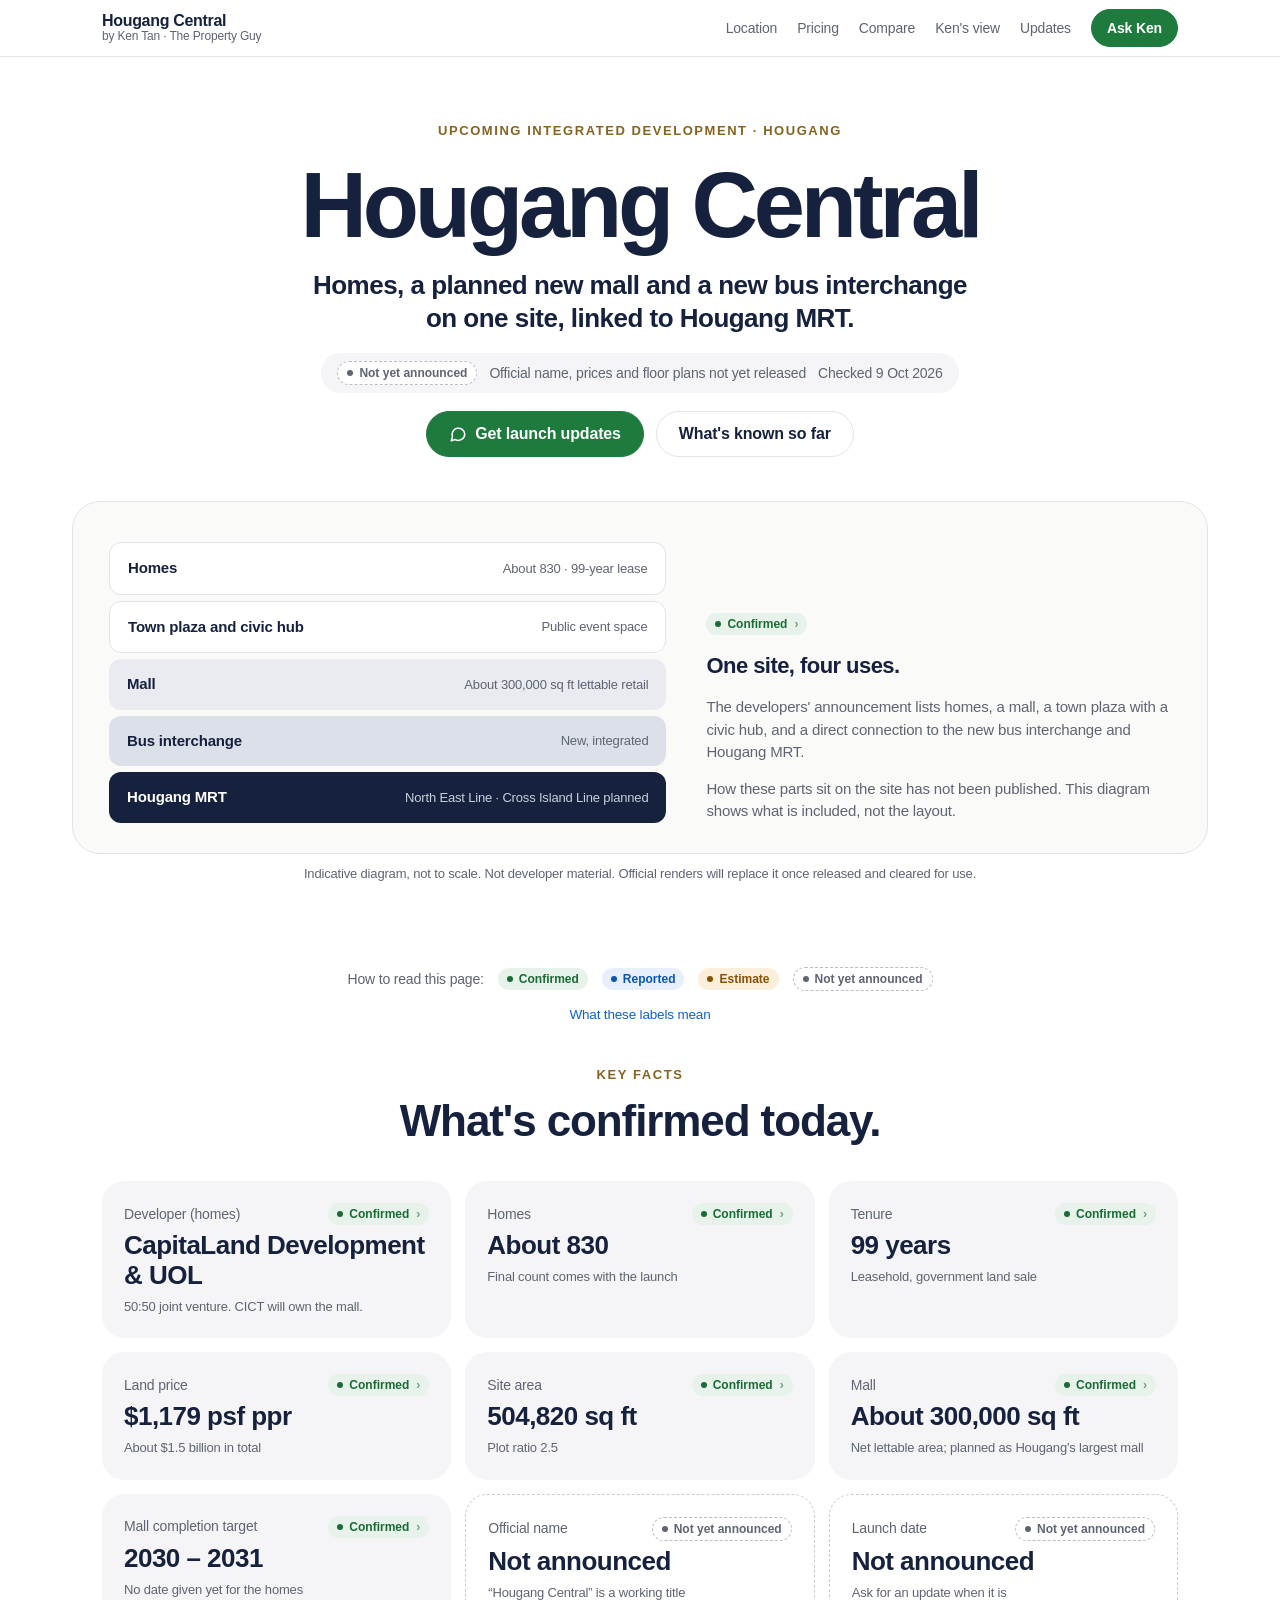
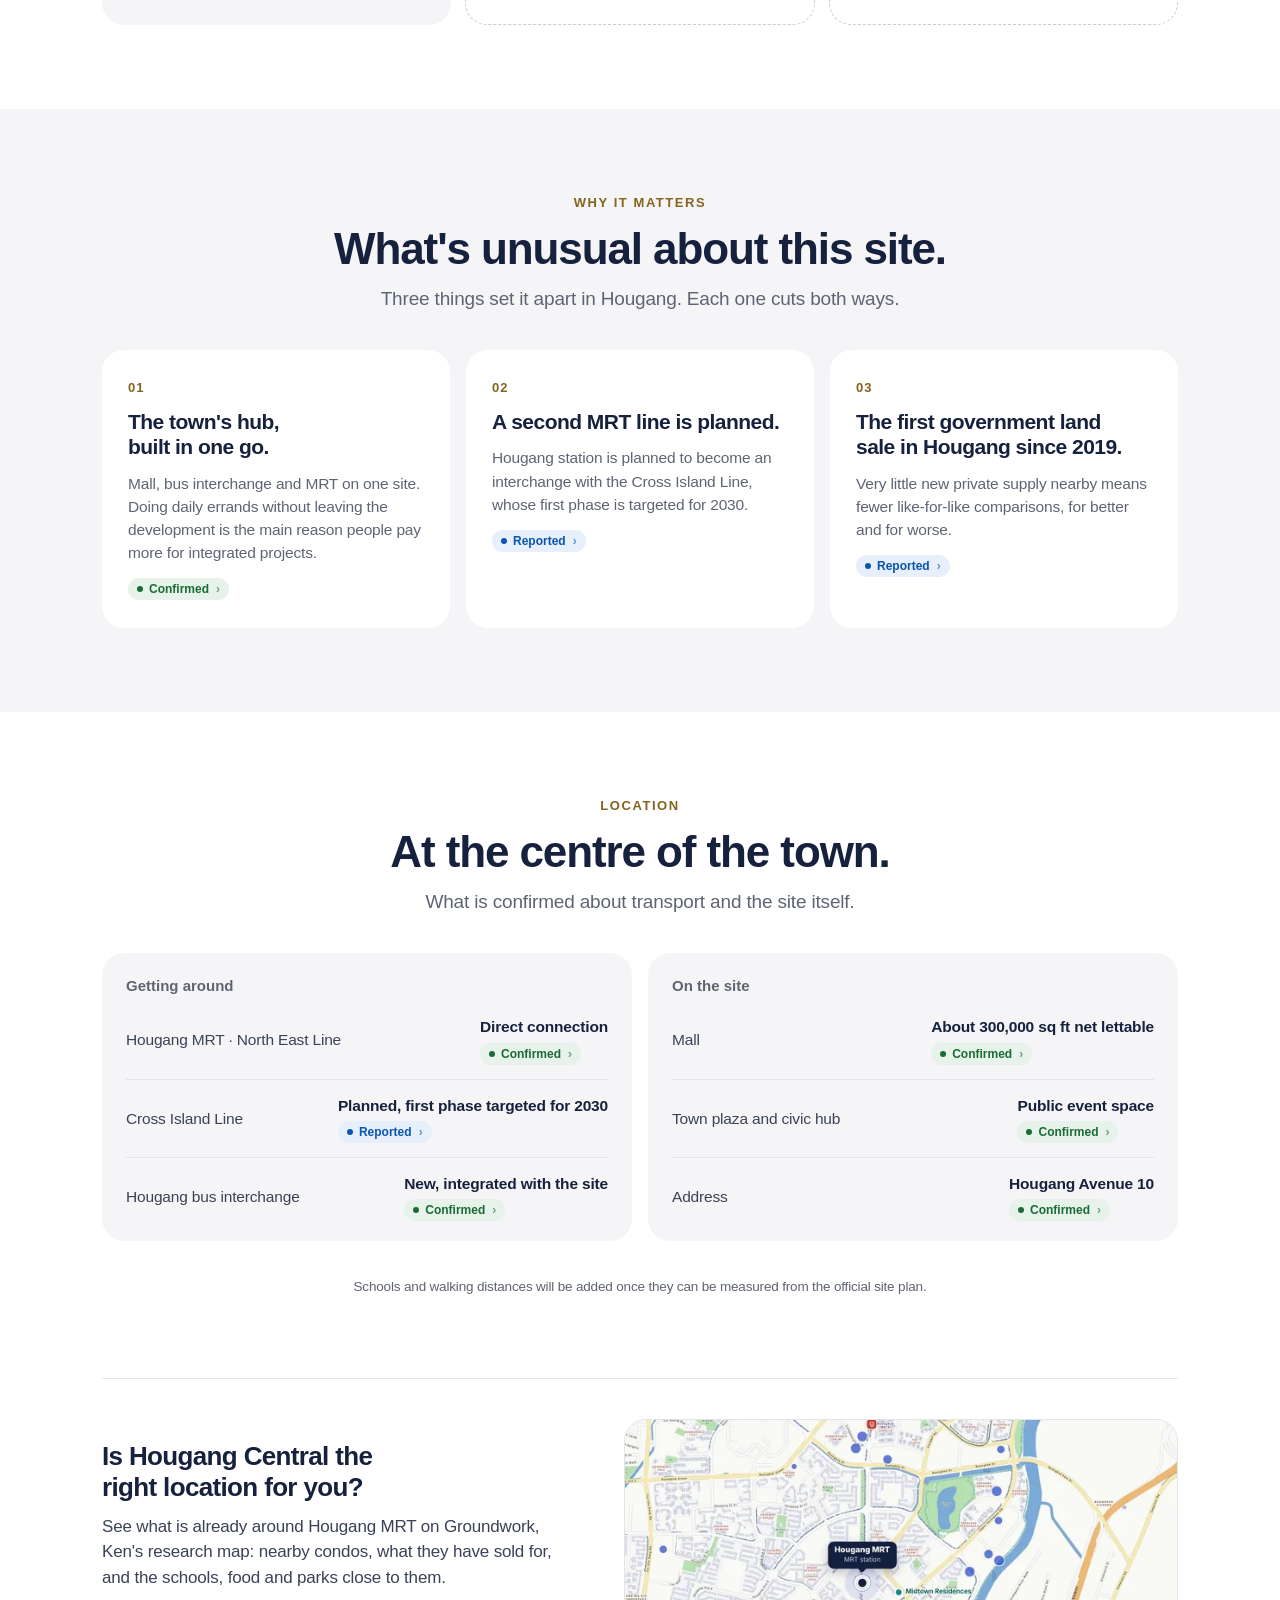
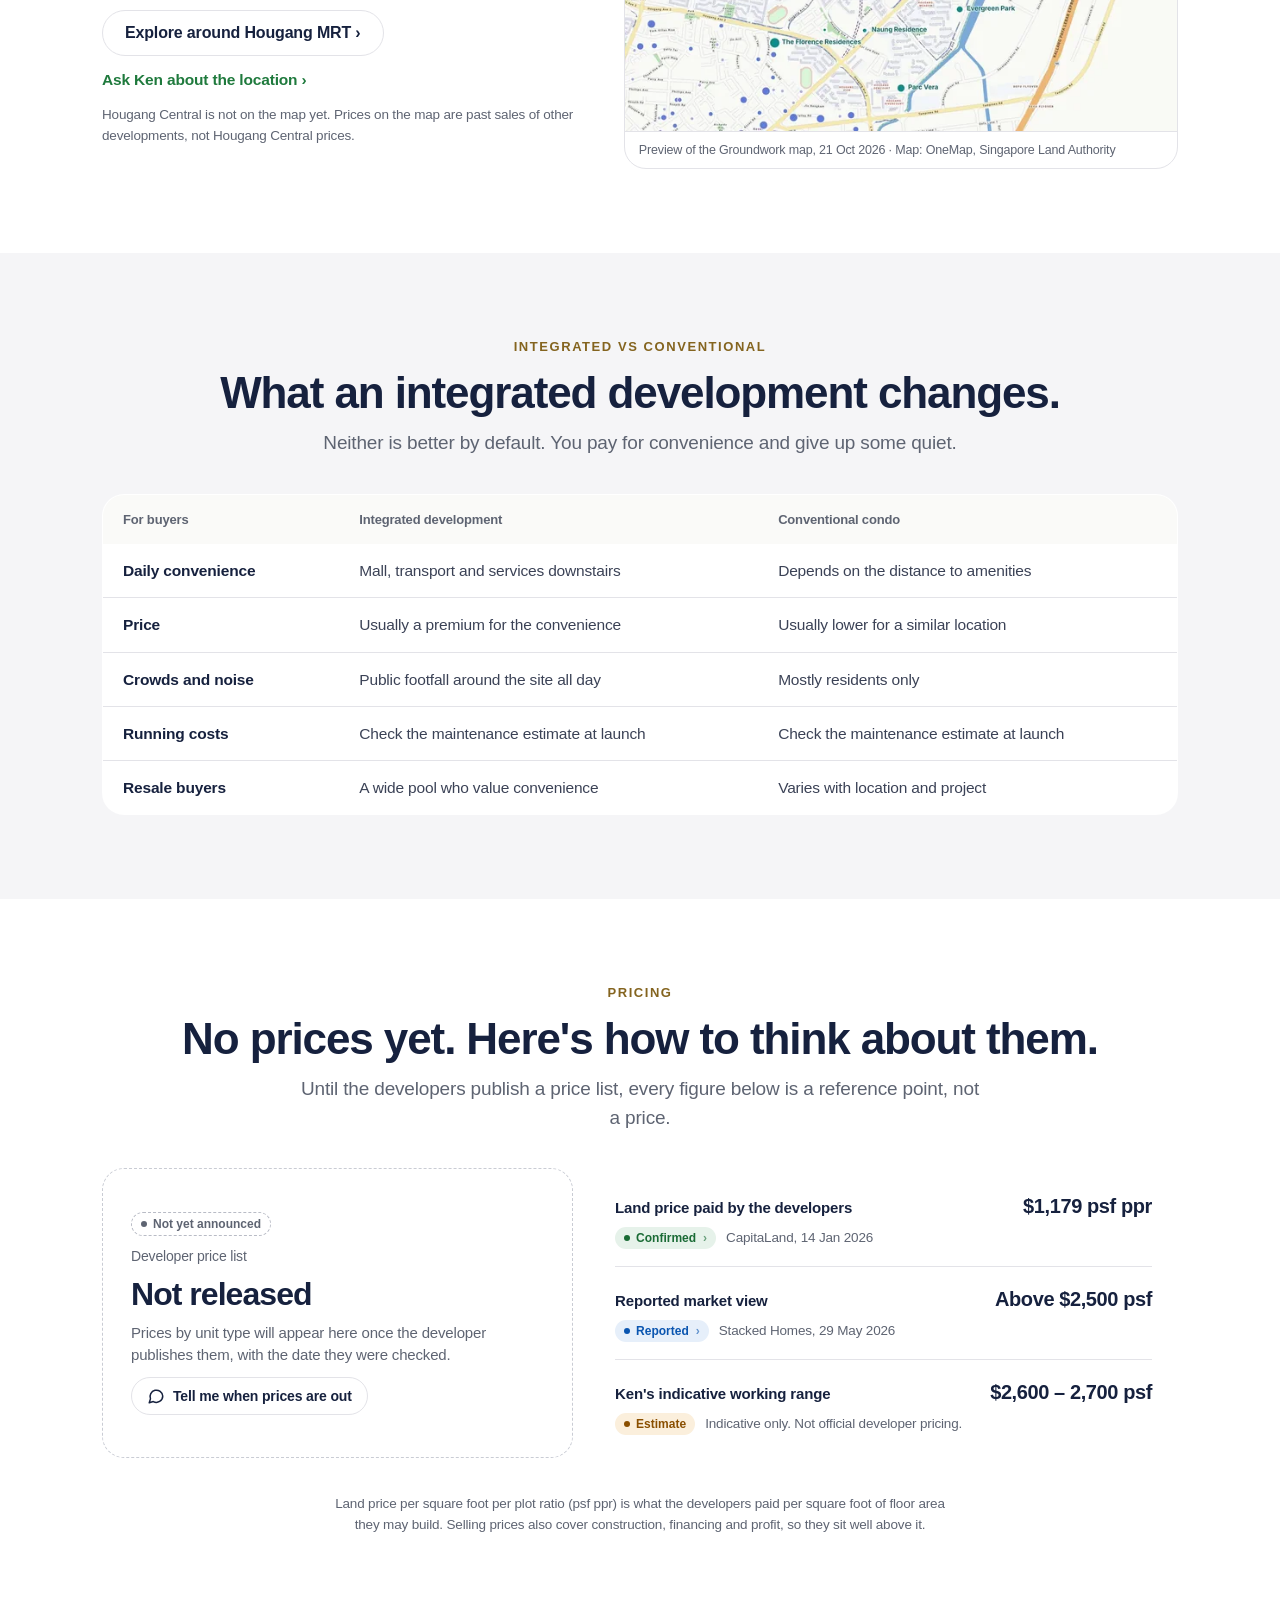
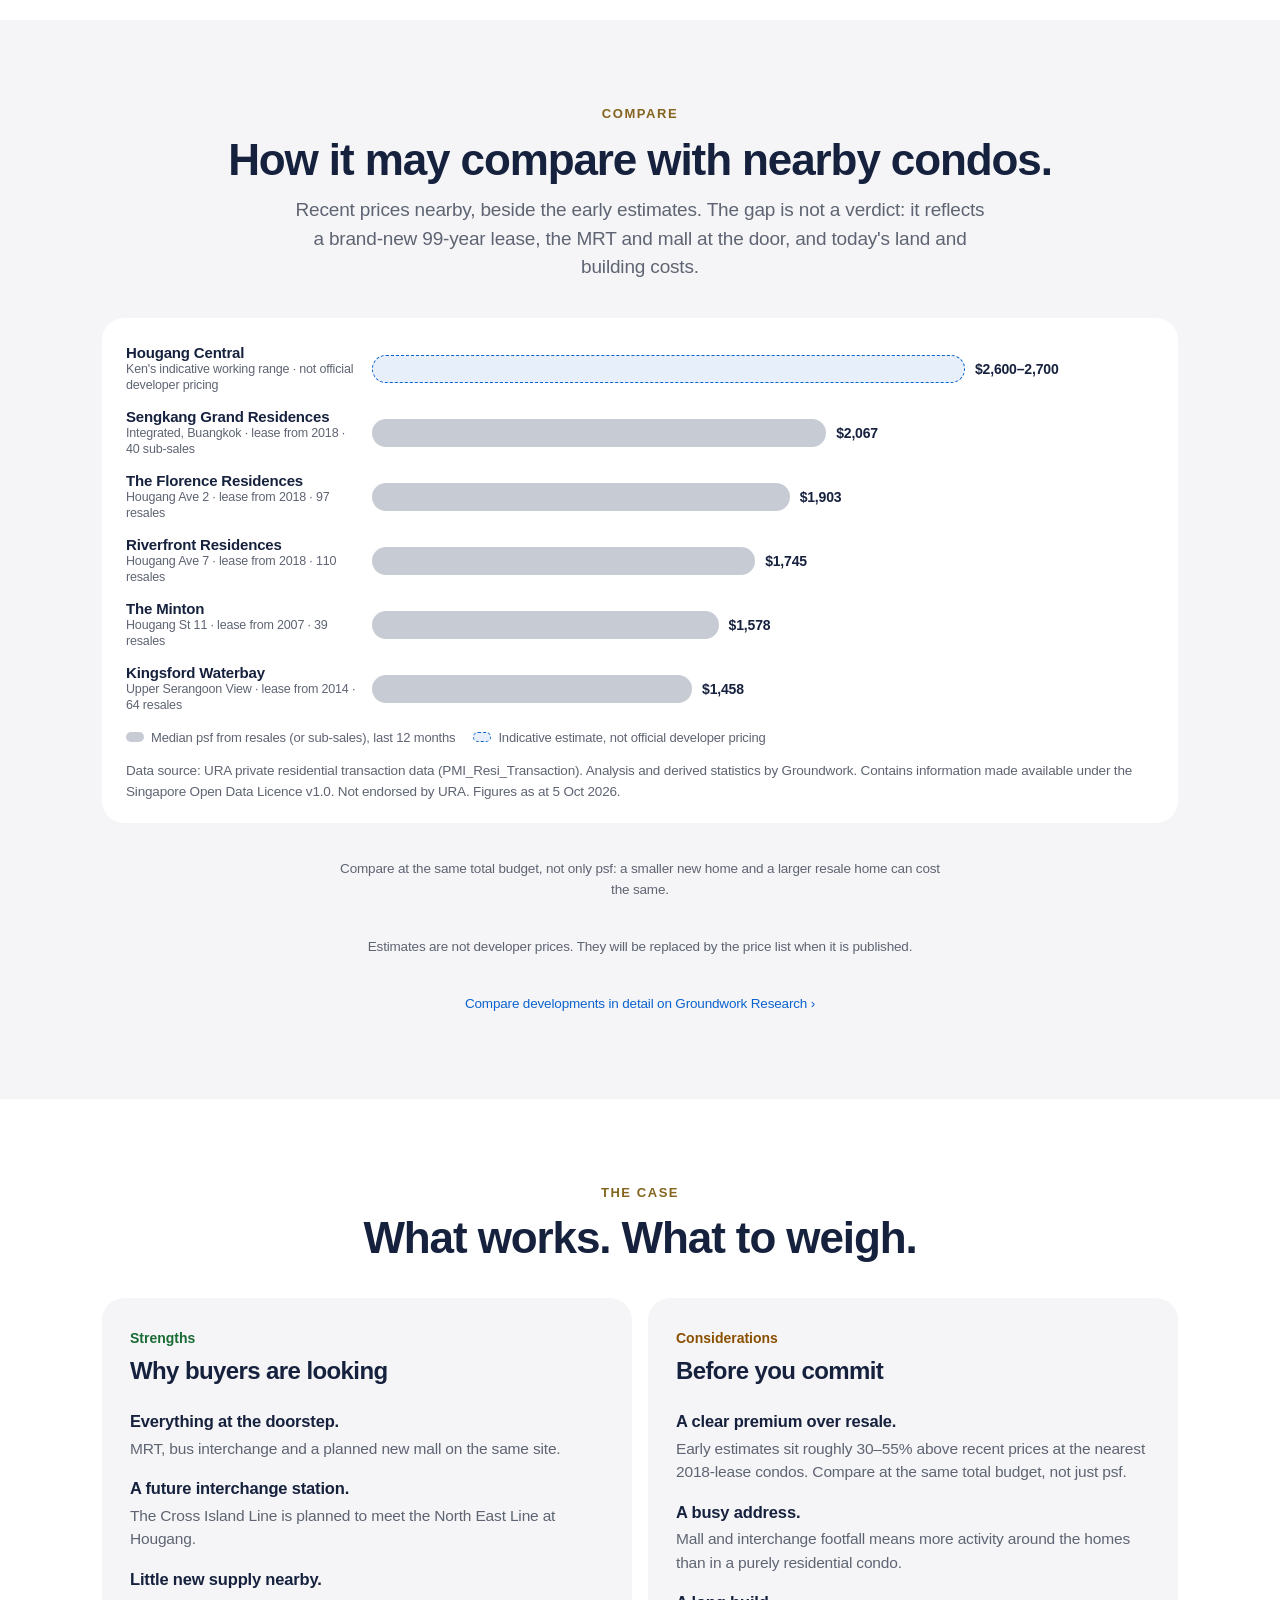
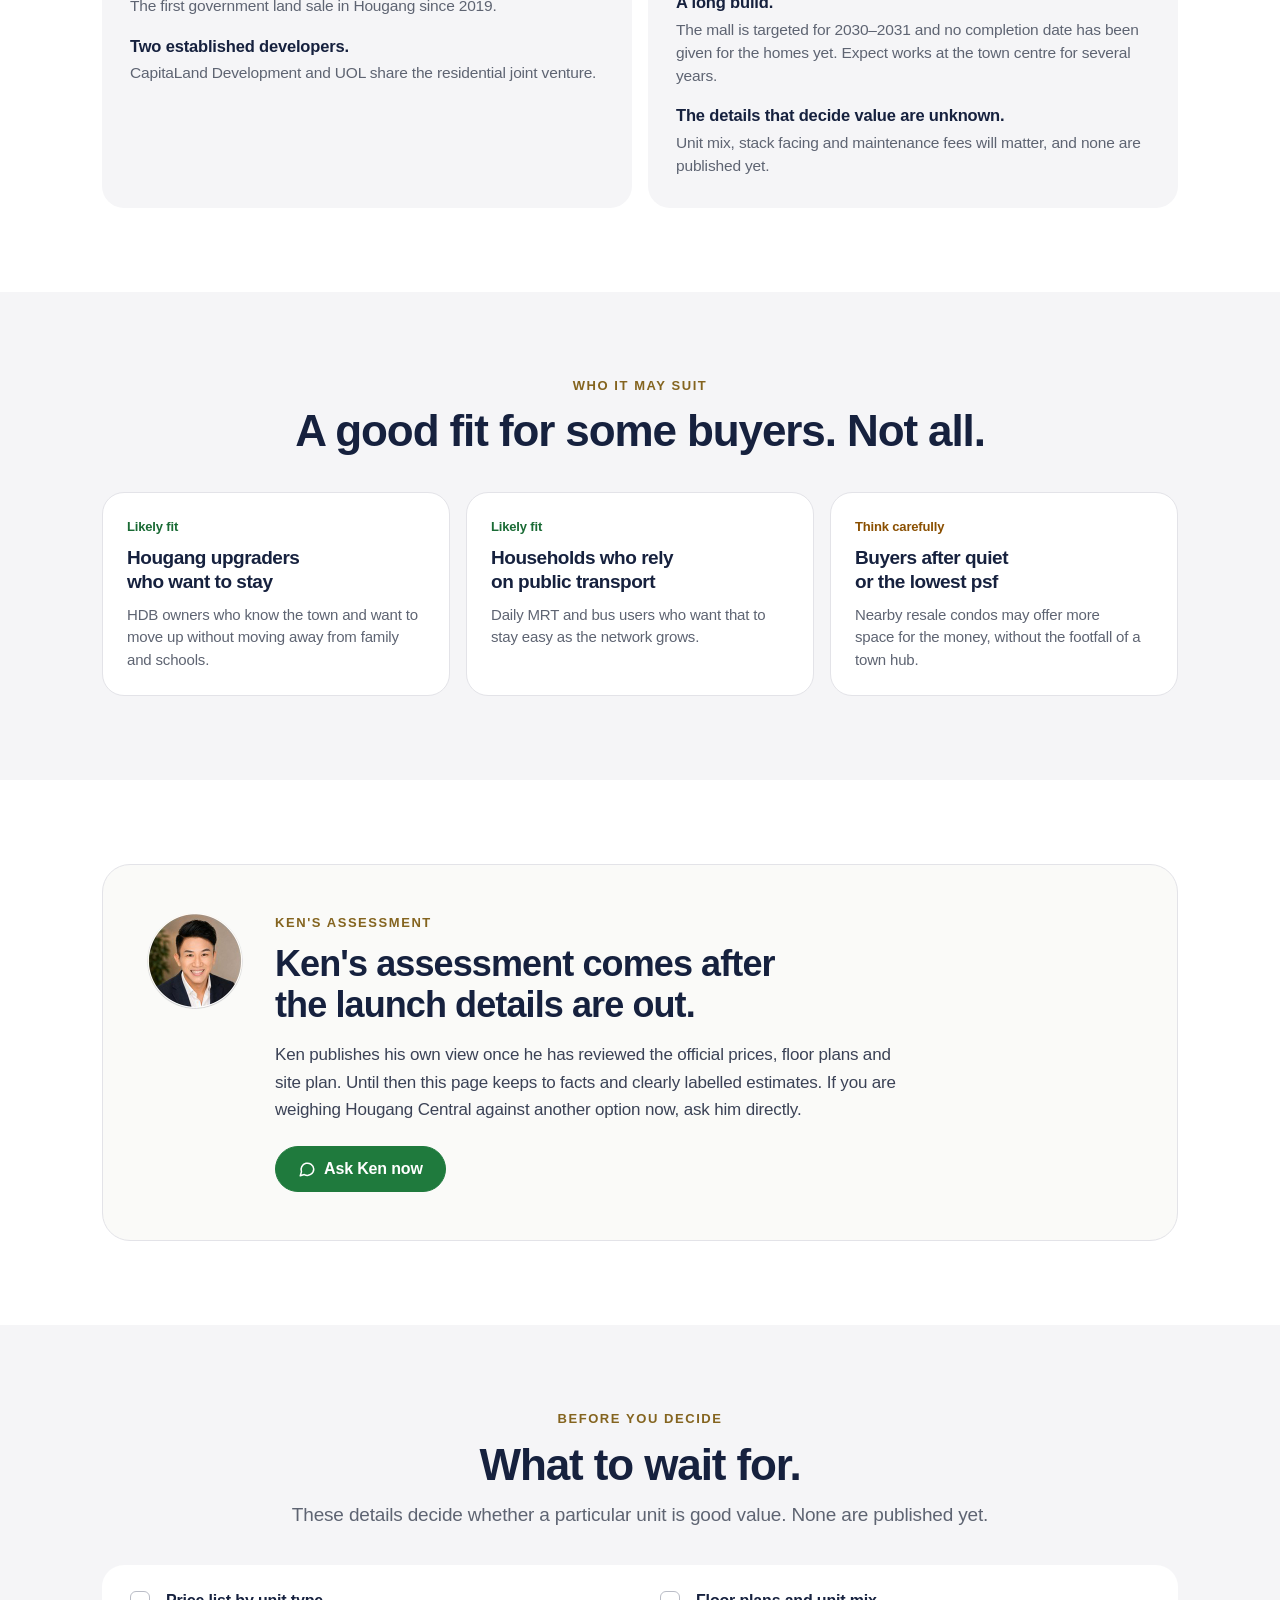
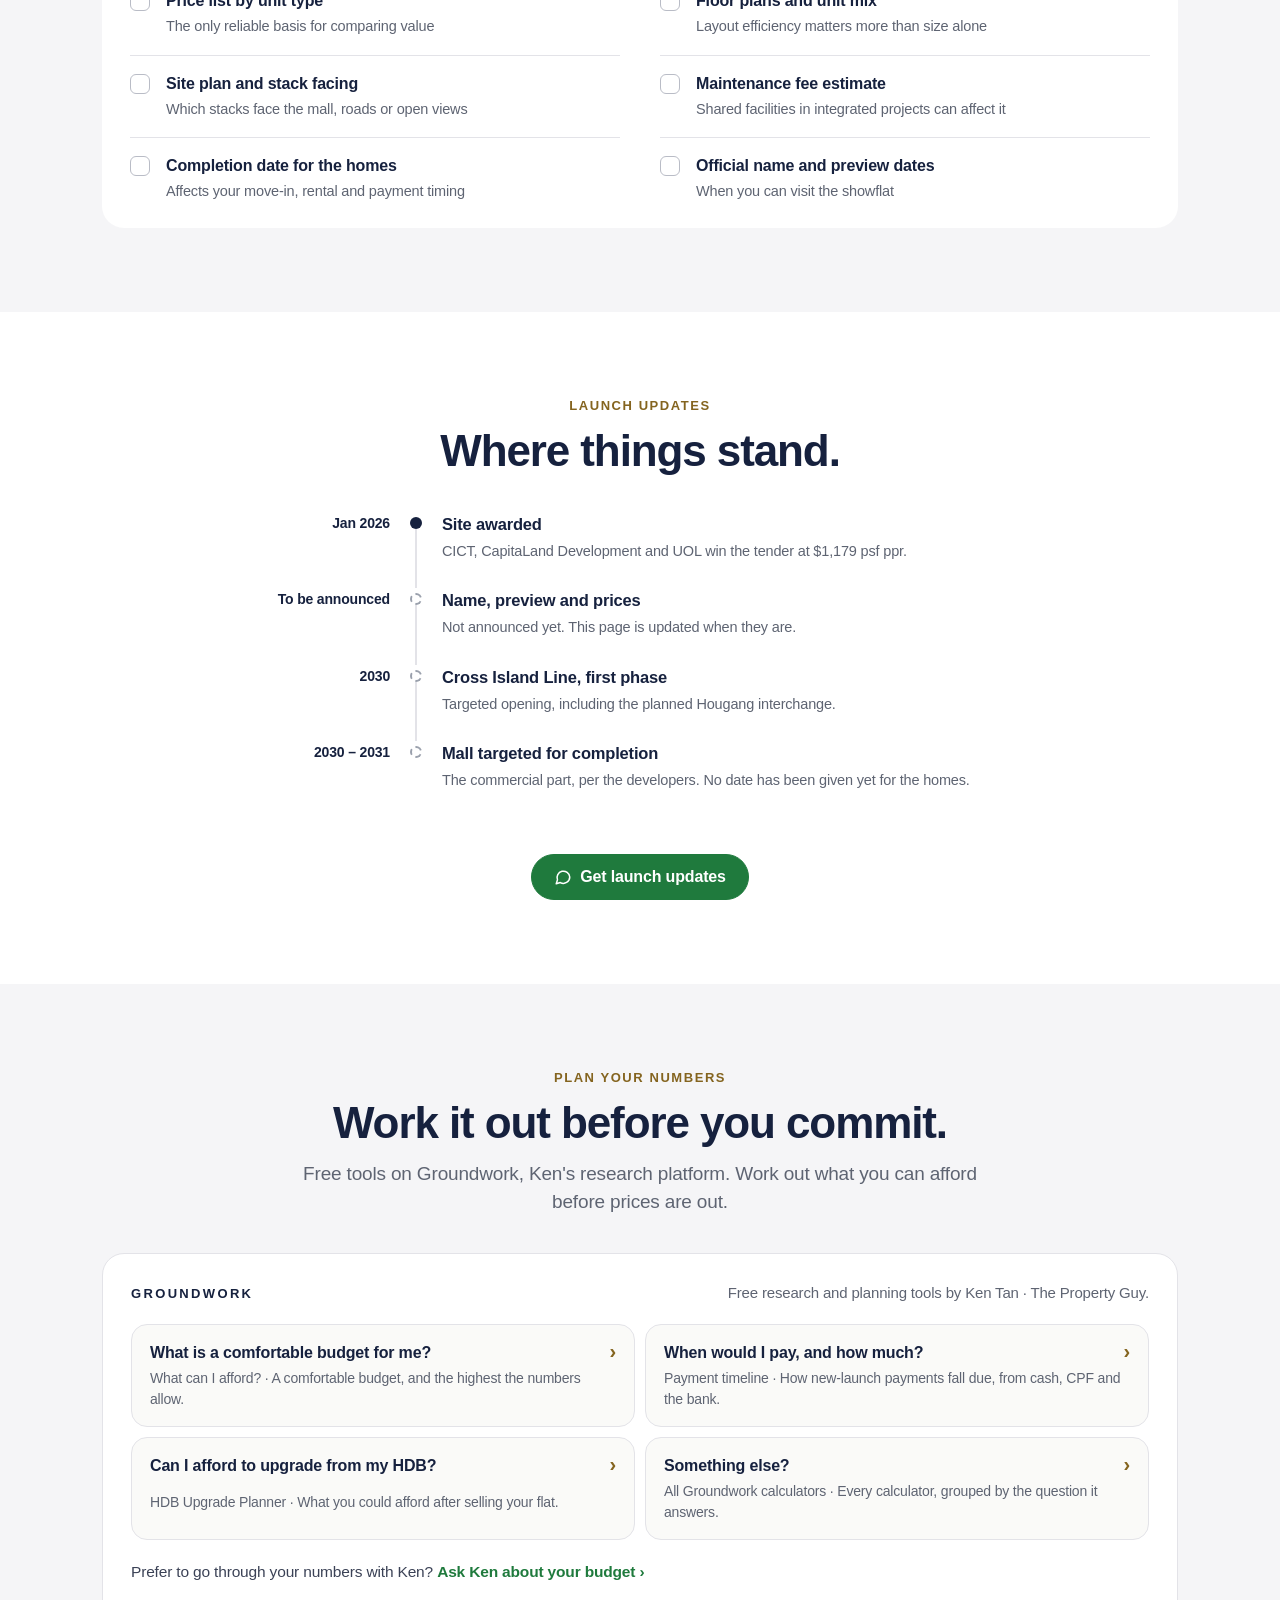
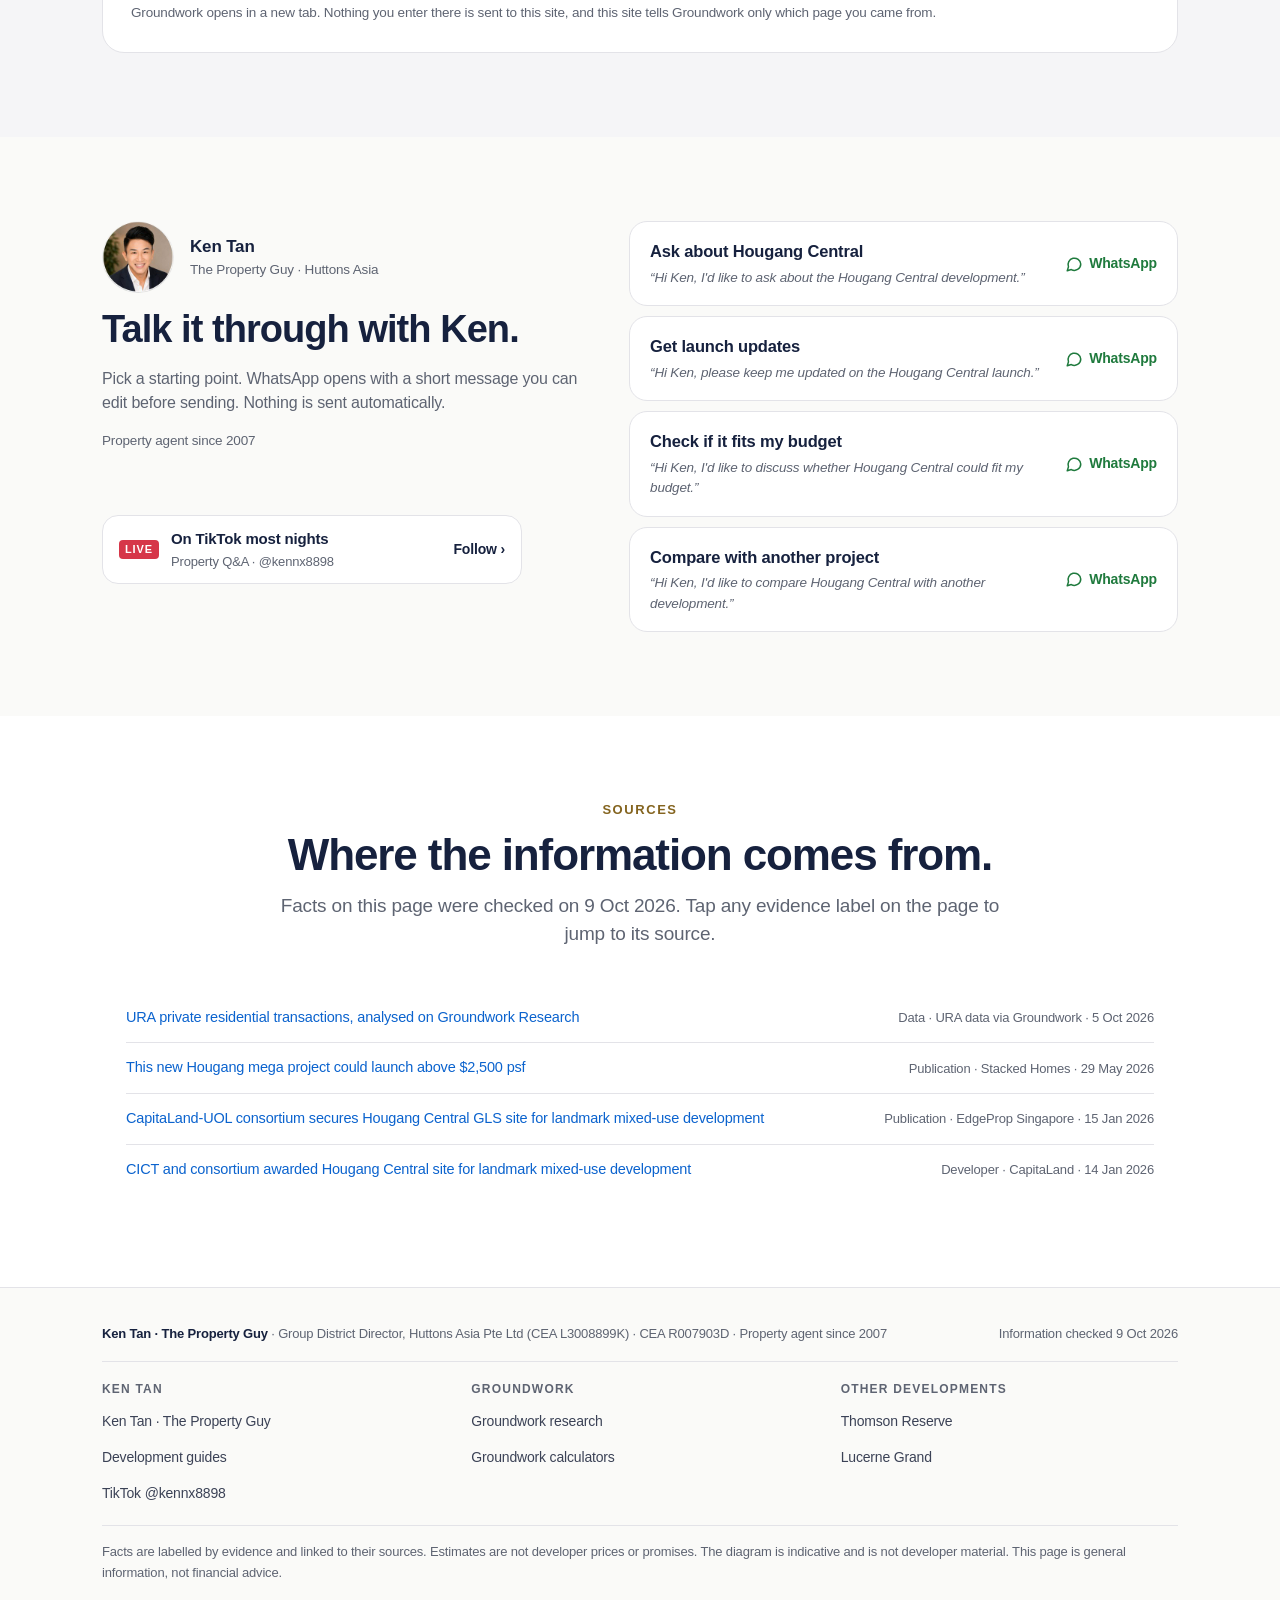
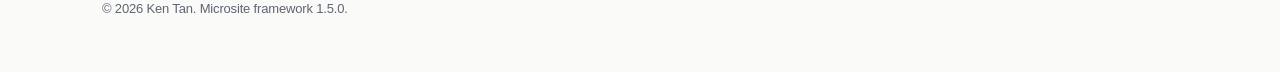
==== commit 374eb907: "Add files via upload" ====
--- a/index.html
+++ b/index.html
@@ -1 +1 @@
-<!doctype html><html lang="en-SG"><head><meta charset="utf-8"><meta name="viewport" content="width=device-width, initial-scale=1, viewport-fit=cover"><title>Hougang Central Integrated Development: Facts &amp; Price Outlook</title><meta name="description" content="Hougang Central by CapitaLand and UOL: about 830 homes linked to Hougang MRT. Confirmed facts, early price estimates and nearby condo prices, before launch."><meta name="theme-color" content="#FFFFFF"><meta name="color-scheme" content="light"><meta name="format-detection" content="telephone=no"><meta name="author" content="Ken Tan · The Property Guy"><link rel="icon" href="assets/favicon.svg" type="image/svg+xml"><link rel="canonical" href="https://hougangcentral.kentanthepropertyguy.com/"><meta property="og:type" content="website"><meta property="og:locale" content="en_SG"><meta property="og:site_name" content="Ken Tan · The Property Guy"><meta property="og:title" content="Hougang Central: what&#x27;s confirmed, what&#x27;s estimated, what to watch"><meta property="og:description" content="Hougang Central by CapitaLand and UOL: about 830 homes linked to Hougang MRT. Confirmed facts, early price estimates and nearby condo prices, before launch."><meta property="og:url" content="https://hougangcentral.kentanthepropertyguy.com/"><meta property="og:image" content="https://hougangcentral.kentanthepropertyguy.com/img/share-card.jpg"><meta property="og:image:width" content="1200"><meta property="og:image:height" content="630"><meta property="og:image:alt" content="Hougang Central — Ken Tan · The Property Guy"><meta name="twitter:card" content="summary_large_image"><link rel="stylesheet" href="assets/ms.1-2-0.css"><script type="application/ld+json">{"@context":"https://schema.org","@graph":[{"@type":"WebPage","name":"Hougang Central Integrated Development: Facts & Price Outlook","description":"Hougang Central by CapitaLand and UOL: about 830 homes linked to Hougang MRT. Confirmed facts, early price estimates and nearby condo prices, before launch.","inLanguage":"en-SG","dateModified":"2026-10-09","author":{"@id":"https://kentanthepropertyguy.com/#ken"},"publisher":{"@id":"https://kentanthepropertyguy.com/#ken"},"about":{"@type":"Place","name":"Hougang Central integrated development","address":{"@type":"PostalAddress","addressLocality":"Hougang","addressCountry":"SG","streetAddress":"Hougang Avenue 10"}},"url":"https://hougangcentral.kentanthepropertyguy.com/"},{"@type":"Person","@id":"https://kentanthepropertyguy.com/#ken","name":"Ken Tan","alternateName":"Ken Tan · The Property Guy","url":"https://kentanthepropertyguy.com/","jobTitle":"Group District Director","worksFor":{"@type":"RealEstateAgent","name":"Huttons Asia Pte Ltd"}},{"@type":"BreadcrumbList","itemListElement":[{"@type":"ListItem","position":1,"name":"Ken Tan · The Property Guy","item":"https://kentanthepropertyguy.com/"},{"@type":"ListItem","position":2,"name":"Hougang Central","item":"https://hougangcentral.kentanthepropertyguy.com/"}]}]}</script><script async src="https://www.googletagmanager.com/gtag/js?id=G-PGTYDENS24"></script><script>window.dataLayer=window.dataLayer||[];function gtag(){dataLayer.push(arguments);}gtag('js',new Date());gtag('config','G-PGTYDENS24',{project_name:'hougang-central'});</script><script>!function(f,b,e,v,n,t,s){if(f.fbq)return;n=f.fbq=function(){n.callMethod?n.callMethod.apply(n,arguments):n.queue.push(arguments)};if(!f._fbq)f._fbq=n;n.push=n;n.loaded=!0;n.version='2.0';n.queue=[];t=b.createElement(e);t.async=!0;t.src=v;s=b.getElementsByTagName(e)[0];s.parentNode.insertBefore(t,s)}(window,document,'script','https://connect.facebook.net/en_US/fbevents.js');fbq('init','525622514314902');fbq('track','PageView');</script></head><body><a class="skip" href="#main">Skip to content</a><header class="hdr"><div class="wrap bar"><a class="brand" href="#top"><b>Hougang Central</b><span>by Ken Tan · The Property Guy</span></a><nav class="links" aria-label="Sections"><a href="#location">Location</a><a href="#pricing">Pricing</a><a href="#compare">Compare</a><a href="#assessment">Ken&#x27;s view</a><a href="#updates">Updates</a><a class="btn wa sm" href="https://wa.me/6590908898?text=Hi%20Ken%2C%20I%27d%20like%20to%20ask%20about%20the%20Hougang%20Central%20development.%20%28Ref%20HGC-ASK%29" target="_blank" rel="noopener" data-wa="ask" data-placement="header">Ask Ken</a></nav></div><nav class="chips" aria-label="Jump to section"><a href="#location">Location</a><a href="#pricing">Pricing</a><a href="#compare">Compare</a><a href="#assessment">Ken&#x27;s view</a><a href="#updates">Updates</a><a href="#ask" class="wa-chip">Ask Ken</a></nav></header><main id="main"><header class="hero" id="top"><div class="wrap"><p class="kicker">Upcoming integrated development · Hougang</p><h1>Hougang Central</h1><p class="sub">Homes, a planned new mall and a new bus interchange on one site, linked to Hougang MRT.</p><p class="status"><span class="ev ev-n">Not yet announced</span><span>Official name, prices and floor plans not yet released</span><span class="ck">Checked 9 Oct 2026</span></p><div class="ctas stackm"><a class="btn wa" href="https://wa.me/6590908898?text=Hi%20Ken%2C%20please%20keep%20me%20updated%20on%20the%20Hougang%20Central%20launch.%20%28Ref%20HGC-UPDATES%29" target="_blank" rel="noopener" data-wa="updates" data-placement="hero"><svg width="18" height="18" viewBox="0 0 24 24" fill="none" stroke="currentColor" stroke-width="2" stroke-linecap="round" stroke-linejoin="round" aria-hidden="true" focusable="false"><path d="M21 12a8.5 8.5 0 0 1-12.6 7.4L3 21l1.6-5.2A8.5 8.5 0 1 1 21 12z"/></svg>Get launch updates</a><a class="btn" href="#overview">What&#x27;s known so far</a></div></div><div class="hero-media"><div class="scheme"><ul class="layers" aria-label="Parts of the development, as announced. Not a layout."><li class="l-top"><b>Homes</b><span>About 830 · 99-year lease</span></li><li class="l-top"><b>Town plaza and civic hub</b><span>Public event space</span></li><li class="l-default"><b>Mall</b><span>About 300,000 sq ft lettable retail</span></li><li class="l-mid"><b>Bus interchange</b><span>New, integrated</span></li><li class="l-base"><b>Hougang MRT</b><span>North East Line · Cross Island Line planned</span></li></ul><div class="scheme-side"><a class="ev ev-c" href="#src-capitaland-2026-01" title="Source: CapitaLand, 14 Jan 2026" aria-label="Confirmed: Source: CapitaLand, 14 Jan 2026">Confirmed</a><h2 style="font-size:22px">One site, four uses.</h2><p>The developers&#x27; announcement lists homes, a mall, a town plaza with a civic hub, and a direct connection to the new bus interchange and Hougang MRT.</p><p>How these parts sit on the site has not been published. This diagram shows what is included, not the layout.</p></div></div><p class="cap">Indicative diagram, not to scale. Not developer material. Official renders will replace it once released and cleared for use.</p></div></header><section class="band " id="overview" aria-labelledby="h-overview"><div class="wrap"><div class="legend" role="note"><span>How to read this page:</span><span class="ev ev-c">Confirmed</span><span class="ev ev-r">Reported</span><span class="ev ev-e">Estimate</span><span class="ev ev-n">Not yet announced</span><details><summary>What these labels mean</summary><dl><dt><span class="ev ev-c">Confirmed</span></dt><dd>From the developer, a government agency or an official announcement.</dd><dt><span class="ev ev-r">Reported</span></dt><dd>From a credible named publication. Linked in Sources.</dd><dt><span class="ev ev-e">Estimate</span></dt><dd>A market or working estimate. Not a developer price or a promise.</dd><dt><span class="ev ev-n">Not yet announced</span></dt><dd>Not published yet. Shown so you know it is missing, not overlooked.</dd></dl></details></div><div class="head"><p class="kicker">Key facts</p><h2 id="h-overview">What&#x27;s confirmed today.</h2></div><div class="facts"><div class="fact"><div class="top"><span class="lb">Developer (homes)</span><a class="ev ev-c" href="#src-capitaland-2026-01" title="Source: CapitaLand, 14 Jan 2026" aria-label="Confirmed: Source: CapitaLand, 14 Jan 2026">Confirmed</a></div><p class="v">CapitaLand Development &amp; UOL</p><p class="n">50:50 joint venture. CICT will own the mall.</p></div><div class="fact"><div class="top"><span class="lb">Homes</span><a class="ev ev-c" href="#src-capitaland-2026-01" title="Source: CapitaLand, 14 Jan 2026" aria-label="Confirmed: Source: CapitaLand, 14 Jan 2026">Confirmed</a></div><p class="v">About 830</p><p class="n">Final count comes with the launch</p></div><div class="fact"><div class="top"><span class="lb">Tenure</span><a class="ev ev-c" href="#src-capitaland-2026-01" title="Source: CapitaLand, 14 Jan 2026" aria-label="Confirmed: Source: CapitaLand, 14 Jan 2026">Confirmed</a></div><p class="v">99 years</p><p class="n">Leasehold, government land sale</p></div><div class="fact"><div class="top"><span class="lb">Land price</span><a class="ev ev-c" href="#src-capitaland-2026-01" title="Source: CapitaLand, 14 Jan 2026" aria-label="Confirmed: Source: CapitaLand, 14 Jan 2026">Confirmed</a></div><p class="v">$1,179 psf ppr</p><p class="n">About $1.5 billion in total</p></div><div class="fact"><div class="top"><span class="lb">Site area</span><a class="ev ev-c" href="#src-capitaland-2026-01" title="Source: CapitaLand, 14 Jan 2026" aria-label="Confirmed: Source: CapitaLand, 14 Jan 2026">Confirmed</a></div><p class="v">504,820 sq ft</p><p class="n">Plot ratio 2.5</p></div><div class="fact"><div class="top"><span class="lb">Mall</span><a class="ev ev-c" href="#src-capitaland-2026-01" title="Source: CapitaLand, 14 Jan 2026" aria-label="Confirmed: Source: CapitaLand, 14 Jan 2026">Confirmed</a></div><p class="v">About 300,000 sq ft</p><p class="n">Net lettable area; planned as Hougang&#x27;s largest mall</p></div><div class="fact"><div class="top"><span class="lb">Mall completion target</span><a class="ev ev-c" href="#src-capitaland-2026-01" title="Source: CapitaLand, 14 Jan 2026" aria-label="Confirmed: Source: CapitaLand, 14 Jan 2026">Confirmed</a></div><p class="v">2030 – 2031</p><p class="n">No date given yet for the homes</p></div><div class="fact pending"><div class="top"><span class="lb">Official name</span><span class="ev ev-n">Not yet announced</span></div><p class="v">Not announced</p><p class="n">“Hougang Central” is a working title</p></div><div class="fact pending"><div class="top"><span class="lb">Launch date</span><span class="ev ev-n">Not yet announced</span></div><p class="v">Not announced</p><p class="n">Ask for an update when it is</p></div></div></div></section><section class="band grey" id="cards" aria-labelledby="h-cards"><div class="wrap"><div class="head"><p class="kicker">Why it matters</p><h2 id="h-cards">What&#x27;s unusual about this site.</h2><p class="lede">Three things set it apart in Hougang. Each one cuts both ways.</p></div><div class="three"><article class="card"><p class="no">01</p><h3>The town&#x27;s hub, built in one go.</h3><p>Mall, bus interchange and MRT on one site. Doing daily errands without leaving the development is the main reason people pay more for integrated projects.</p><p><a class="ev ev-c" href="#src-capitaland-2026-01" title="Source: CapitaLand, 14 Jan 2026" aria-label="Confirmed: Source: CapitaLand, 14 Jan 2026">Confirmed</a></p></article><article class="card"><p class="no">02</p><h3>A second MRT line is planned.</h3><p>Hougang station is planned to become an interchange with the Cross Island Line, whose first phase is targeted for 2030.</p><p><a class="ev ev-r" href="#src-stacked-2026-05" title="Source: Stacked Homes, 29 May 2026" aria-label="Reported: Source: Stacked Homes, 29 May 2026">Reported</a></p></article><article class="card"><p class="no">03</p><h3>The first government land sale in Hougang since 2019.</h3><p>Very little new private supply nearby means fewer like-for-like comparisons, for better and for worse.</p><p><a class="ev ev-r" href="#src-edgeprop-2026-01" title="Source: EdgeProp Singapore, 15 Jan 2026" aria-label="Reported: Source: EdgeProp Singapore, 15 Jan 2026">Reported</a></p></article></div></div></section><section class="band " id="location" aria-labelledby="h-location"><div class="wrap"><div class="head"><p class="kicker">Location</p><h2 id="h-location">At the centre of the town.</h2><p class="lede">What is confirmed about transport and the site itself.</p></div><div class="locs"><div class="loc"><h3>Getting around</h3><div><span>Hougang MRT · North East Line</span><span>Direct connection<a class="ev ev-c" href="#src-capitaland-2026-01" title="Source: CapitaLand, 14 Jan 2026" aria-label="Confirmed: Source: CapitaLand, 14 Jan 2026">Confirmed</a></span></div><div><span>Cross Island Line</span><span>Planned, first phase targeted for 2030<a class="ev ev-r" href="#src-stacked-2026-05" title="Source: Stacked Homes, 29 May 2026" aria-label="Reported: Source: Stacked Homes, 29 May 2026">Reported</a></span></div><div><span>Hougang bus interchange</span><span>New, integrated with the site<a class="ev ev-c" href="#src-capitaland-2026-01" title="Source: CapitaLand, 14 Jan 2026" aria-label="Confirmed: Source: CapitaLand, 14 Jan 2026">Confirmed</a></span></div></div><div class="loc"><h3>On the site</h3><div><span>Mall</span><span>About 300,000 sq ft net lettable<a class="ev ev-c" href="#src-capitaland-2026-01" title="Source: CapitaLand, 14 Jan 2026" aria-label="Confirmed: Source: CapitaLand, 14 Jan 2026">Confirmed</a></span></div><div><span>Town plaza and civic hub</span><span>Public event space<a class="ev ev-c" href="#src-capitaland-2026-01" title="Source: CapitaLand, 14 Jan 2026" aria-label="Confirmed: Source: CapitaLand, 14 Jan 2026">Confirmed</a></span></div><div><span>Address</span><span>Hougang Avenue 10<a class="ev ev-c" href="#src-capitaland-2026-01" title="Source: CapitaLand, 14 Jan 2026" aria-label="Confirmed: Source: CapitaLand, 14 Jan 2026">Confirmed</a></span></div></div></div><p class="fine c">Schools and walking distances will be added once they can be measured from the official site plan.</p></div></section><section class="band grey" id="compare-table" aria-labelledby="h-compare-table"><div class="wrap"><div class="head"><p class="kicker">Integrated vs conventional</p><h2 id="h-compare-table">What an integrated development changes.</h2><p class="lede">Neither is better by default. You pay for convenience and give up some quiet.</p></div><div class="tbl cmp"><table><caption class="sr">What an integrated development changes.</caption><thead><tr><th scope="col">For buyers</th><th scope="col">Integrated development</th><th scope="col">Conventional condo</th></tr></thead><tbody><tr><th scope="row">Daily convenience</th><td>Mall, transport and services downstairs</td><td>Depends on the distance to amenities</td></tr><tr><th scope="row">Price</th><td>Usually a premium for the convenience</td><td>Usually lower for a similar location</td></tr><tr><th scope="row">Crowds and noise</th><td>Public footfall around the site all day</td><td>Mostly residents only</td></tr><tr><th scope="row">Running costs</th><td>Check the maintenance estimate at launch</td><td>Check the maintenance estimate at launch</td></tr><tr><th scope="row">Resale buyers</th><td>A wide pool who value convenience</td><td>Varies with location and project</td></tr></tbody></table></div></div></section><section class="band " id="pricing" aria-labelledby="h-pricing"><div class="wrap"><div class="head"><p class="kicker">Pricing</p><h2 id="h-pricing">No prices yet. Here&#x27;s how to think about them.</h2><p class="lede">Until the developers publish a price list, every figure below is a reference point, not a price.</p></div><div class="pricing"><div class="pbig"><span class="ev ev-n">Not yet announced</span><span class="lb">Developer price list</span><b>Not released</b><p>Prices by unit type will appear here once the developer publishes them, with the date they were checked.</p><p><a class="btn sm" href="https://wa.me/6590908898?text=Hi%20Ken%2C%20please%20keep%20me%20updated%20on%20the%20Hougang%20Central%20launch.%20%28Ref%20HGC-UPDATES%29" target="_blank" rel="noopener" data-wa="updates" data-placement="pricing-pending"><svg width="18" height="18" viewBox="0 0 24 24" fill="none" stroke="currentColor" stroke-width="2" stroke-linecap="round" stroke-linejoin="round" aria-hidden="true" focusable="false"><path d="M21 12a8.5 8.5 0 0 1-12.6 7.4L3 21l1.6-5.2A8.5 8.5 0 1 1 21 12z"/></svg>Tell me when prices are out</a></p></div><div class="prows"><div class="prow"><span class="k">Land price paid by the developers</span><span class="v">$1,179 psf ppr</span><span class="d"><a class="ev ev-c" href="#src-capitaland-2026-01" title="Source: CapitaLand, 14 Jan 2026" aria-label="Confirmed: Source: CapitaLand, 14 Jan 2026">Confirmed</a>CapitaLand, 14 Jan 2026</span></div><div class="prow"><span class="k">Reported market view</span><span class="v">Above $2,500 psf</span><span class="d"><a class="ev ev-r" href="#src-stacked-2026-05" title="Source: Stacked Homes, 29 May 2026" aria-label="Reported: Source: Stacked Homes, 29 May 2026">Reported</a>Stacked Homes, 29 May 2026</span></div><div class="prow"><span class="k">Ken&#x27;s indicative working range</span><span class="v">$2,600 – 2,700 psf</span><span class="d"><span class="ev ev-e" title="Basis: Ken Tan&#x27;s preliminary planning estimate from the land price; not official developer pricing">Estimate</span>Indicative only. Not official developer pricing.</span></div></div></div><p class="fine c">Land price per square foot per plot ratio (psf ppr) is what the developers paid per square foot of floor area they may build. Selling prices also cover construction, financing and profit, so they sit well above it.</p><p class="fine c">When prices are out, work out the costs at your price on Groundwork: <a href="https://tools.kentanthepropertyguy.com/tools/stamp-duty/" data-gw="stamp-duty">BSD and ABSD</a> · <a href="https://tools.kentanthepropertyguy.com/tools/progressive-payments/" data-gw="progressive-payments">Progressive payments</a> · <a href="https://tools.kentanthepropertyguy.com/tools/mortgage/" data-gw="mortgage">Mortgage repayment</a></p></div></section><section class="band grey" id="compare" aria-labelledby="h-compare"><div class="wrap"><div class="head"><p class="kicker">Compare</p><h2 id="h-compare">How it may compare with nearby condos.</h2><p class="lede">Recent prices nearby, beside the early estimates. The gap is not a verdict: it reflects a brand-new 99-year lease, the MRT and mall at the door, and today&#x27;s land and building costs.</p></div><figure class="bars" style="margin:0"><figcaption class="sr">Median price per square foot, Oct 2025 to Sep 2026</figcaption><div class="brow"><span class="n">Hougang Central<small>Ken&#x27;s indicative working range · not official developer pricing</small></span><span class="track"><i class="est" style="width:89.3%"></i><span style="left:89.3%">$2,600–2,700</span></span></div><div class="brow"><span class="n">Sengkang Grand Residences<small>Integrated, Buangkok · lease from 2018 · 40 sub-sales</small></span><span class="track"><i class="" style="width:68.4%"></i><span style="left:68.4%">$2,067</span></span></div><div class="brow"><span class="n">The Florence Residences<small>Hougang Ave 2 · lease from 2018 · 97 resales</small></span><span class="track"><i class="" style="width:62.9%"></i><span style="left:62.9%">$1,903</span></span></div><div class="brow"><span class="n">Riverfront Residences<small>Hougang Ave 7 · lease from 2018 · 110 resales</small></span><span class="track"><i class="" style="width:57.7%"></i><span style="left:57.7%">$1,745</span></span></div><div class="brow"><span class="n">The Minton<small>Hougang St 11 · lease from 2007 · 39 resales</small></span><span class="track"><i class="" style="width:52.2%"></i><span style="left:52.2%">$1,578</span></span></div><div class="brow"><span class="n">Kingsford Waterbay<small>Upper Serangoon View · lease from 2014 · 64 resales</small></span><span class="track"><i class="" style="width:48.2%"></i><span style="left:48.2%">$1,458</span></span></div><div class="bkey"><span><i></i>Median psf from resales (or sub-sales), last 12 months</span><span><i class="est"></i>Indicative estimate, not official developer pricing</span></div><p class="fine">Data source: URA private residential transaction data (PMI_Resi_Transaction). Analysis and derived statistics by Groundwork. Contains information made available under the Singapore Open Data Licence v1.0. Not endorsed by URA. Figures as at 5 Oct 2026.</p></figure><p class="fine c">Compare at the same total budget, not only psf: a smaller new home and a larger resale home can cost the same.</p><p class="fine c">Estimates are not developer prices. They will be replaced by the price list when it is published.</p><p class="fine c"><a href="https://tools.kentanthepropertyguy.com/research/" data-gw="research">Compare developments in detail on Groundwork Research ›</a></p></div></section><section class="band " id="case" aria-labelledby="h-case"><div class="wrap"><div class="head"><p class="kicker">The case</p><h2 id="h-case">What works. What to weigh.</h2></div><div class="cols"><div class="col pro"><h3><span>Strengths</span>Why buyers are looking</h3><ul class="pts"><li><strong>Everything at the doorstep.</strong>MRT, bus interchange and a planned new mall on the same site.</li><li><strong>A future interchange station.</strong>The Cross Island Line is planned to meet the North East Line at Hougang.</li><li><strong>Little new supply nearby.</strong>The first government land sale in Hougang since 2019.</li><li><strong>Two established developers.</strong>CapitaLand Development and UOL share the residential joint venture.</li></ul></div><div class="col con"><h3><span>Considerations</span>Before you commit</h3><ul class="pts"><li><strong>A clear premium over resale.</strong>Early estimates sit roughly 30–55% above recent prices at the nearest 2018-lease condos. Compare at the same total budget, not just psf.</li><li><strong>A busy address.</strong>Mall and interchange footfall means more activity around the homes than in a purely residential condo.</li><li><strong>A long build.</strong>The mall is targeted for 2030–2031 and no completion date has been given for the homes yet. Expect works at the town centre for several years.</li><li><strong>The details that decide value are unknown.</strong>Unit mix, stack facing and maintenance fees will matter, and none are published yet.</li></ul></div></div></div></section><section class="band grey" id="fit" aria-labelledby="h-fit"><div class="wrap"><div class="head"><p class="kicker">Who it may suit</p><h2 id="h-fit">A good fit for some buyers. Not all.</h2></div><div class="fits"><article class="fit yes"><p class="fl">Likely fit</p><h3>Hougang upgraders who want to stay</h3><p>HDB owners who know the town and want to move up without moving away from family and schools.</p></article><article class="fit yes"><p class="fl">Likely fit</p><h3>Households who rely on public transport</h3><p>Daily MRT and bus users who want that to stay easy as the network grows.</p></article><article class="fit maybe"><p class="fl">Think carefully</p><h3>Buyers after quiet or the lowest psf</h3><p>Nearby resale condos may offer more space for the money, without the footfall of a town hub.</p></article></div></div></section><section class="band " id="assessment" aria-labelledby="h-assessment"><div class="wrap"><div class="assess pending"><img src="img/ken-192.jpg" width="96" height="96" alt="Ken Tan" loading="lazy"><div><p class="kicker">Ken&#x27;s assessment</p><h2 id="h-assessment">Ken&#x27;s assessment comes after the launch details are out.</h2><div class="body"><p>Ken publishes his own view once he has reviewed the official prices, floor plans and site plan. Until then this page keeps to facts and clearly labelled estimates. If you are weighing Hougang Central against another option now, ask him directly.</p></div><div class="ctas"><a class="btn wa" href="https://wa.me/6590908898?text=Hi%20Ken%2C%20I%27d%20like%20to%20ask%20about%20the%20Hougang%20Central%20development.%20%28Ref%20HGC-ASK%29" target="_blank" rel="noopener" data-wa="ask" data-placement="assessment-pending"><svg width="18" height="18" viewBox="0 0 24 24" fill="none" stroke="currentColor" stroke-width="2" stroke-linecap="round" stroke-linejoin="round" aria-hidden="true" focusable="false"><path d="M21 12a8.5 8.5 0 0 1-12.6 7.4L3 21l1.6-5.2A8.5 8.5 0 1 1 21 12z"/></svg>Ask Ken now</a></div></div></div></div></section><section class="band grey" id="watchlist" aria-labelledby="h-watchlist"><div class="wrap"><div class="head"><p class="kicker">Before you decide</p><h2 id="h-watchlist">What to wait for.</h2><p class="lede">These details decide whether a particular unit is good value. None are published yet.</p></div><ul class="watch"><li class=""><span class="box" aria-hidden="true"></span><div><b>Price list by unit type</b><span class="d">The only reliable basis for comparing value</span></div></li><li class=""><span class="box" aria-hidden="true"></span><div><b>Floor plans and unit mix</b><span class="d">Layout efficiency matters more than size alone</span></div></li><li class=""><span class="box" aria-hidden="true"></span><div><b>Site plan and stack facing</b><span class="d">Which stacks face the mall, roads or open views</span></div></li><li class=""><span class="box" aria-hidden="true"></span><div><b>Maintenance fee estimate</b><span class="d">Shared facilities in integrated projects can affect it</span></div></li><li class=""><span class="box" aria-hidden="true"></span><div><b>Completion date for the homes</b><span class="d">Affects your move-in, rental and payment timing</span></div></li><li class=""><span class="box" aria-hidden="true"></span><div><b>Official name and preview dates</b><span class="d">When you can visit the showflat</span></div></li></ul></div></section><section class="band " id="updates" aria-labelledby="h-updates"><div class="wrap"><div class="head"><p class="kicker">Launch updates</p><h2 id="h-updates">Where things stand.</h2></div><ol class="tl"><li><span class="when">Jan 2026</span><span class="rail" aria-hidden="true"><span class="dot"></span><span class="ln"></span></span><div class="what"><b>Site awarded</b><span>CICT, CapitaLand Development and UOL win the tender at $1,179 psf ppr.</span></div></li><li><span class="when">To be announced</span><span class="rail" aria-hidden="true"><span class="dot o"></span><span class="ln"></span></span><div class="what"><b>Name, preview and prices</b><span>Not announced yet. This page is updated when they are.</span></div></li><li><span class="when">2030</span><span class="rail" aria-hidden="true"><span class="dot o"></span><span class="ln"></span></span><div class="what"><b>Cross Island Line, first phase</b><span>Targeted opening, including the planned Hougang interchange.</span></div></li><li><span class="when">2030 – 2031</span><span class="rail" aria-hidden="true"><span class="dot o"></span><span class="ln"></span></span><div class="what"><b>Mall targeted for completion</b><span>The commercial part, per the developers. No date has been given yet for the homes.</span></div></li></ol><div class="ctas"><a class="btn wa" href="https://wa.me/6590908898?text=Hi%20Ken%2C%20please%20keep%20me%20updated%20on%20the%20Hougang%20Central%20launch.%20%28Ref%20HGC-UPDATES%29" target="_blank" rel="noopener" data-wa="updates" data-placement="updates"><svg width="18" height="18" viewBox="0 0 24 24" fill="none" stroke="currentColor" stroke-width="2" stroke-linecap="round" stroke-linejoin="round" aria-hidden="true" focusable="false"><path d="M21 12a8.5 8.5 0 0 1-12.6 7.4L3 21l1.6-5.2A8.5 8.5 0 1 1 21 12z"/></svg>Get launch updates</a></div></div></section><section class="band grey" id="groundwork" aria-labelledby="h-groundwork"><div class="wrap"><div class="head"><p class="kicker">Plan your numbers</p><h2 id="h-groundwork">Work it out before you commit.</h2><p class="lede">Free tools on Groundwork, Ken&#x27;s research platform. Use them before prices are out, then again when they are.</p></div><div class="gw"><div class="gw-h"><span class="word">GROUNDWORK</span><p>Free research and planning tools by Ken Tan · The Property Guy.</p></div><h3 class="gw-g">Before you buy</h3><div class="gw-list"><a href="https://tools.kentanthepropertyguy.com/tools/what-can-i-buy/" data-gw="budget"><b>Can I afford this development?</b><span>What can this budget buy? · Where your budget works, and what you trade off.</span></a><a href="https://tools.kentanthepropertyguy.com/tools/mortgage/" data-gw="mortgage"><b>What would my monthly repayment be?</b><span>Mortgage repayment · Monthly instalment, total interest and the bank&#x27;s stress test.</span></a><a href="https://tools.kentanthepropertyguy.com/tools/stamp-duty/" data-gw="stamp-duty"><b>What stamp duty will I pay?</b><span>BSD and ABSD · Buyer&#x27;s and Additional Buyer&#x27;s Stamp Duty for your profile.</span></a><a href="https://tools.kentanthepropertyguy.com/tools/progressive-payments/" data-gw="progressive-payments"><b>What do I pay during construction?</b><span>Progressive payments · Cash, CPF and loan at each stage of a new launch.</span></a></div><h3 class="gw-g">Selling first, or comparing</h3><div class="gw-list"><a href="https://tools.kentanthepropertyguy.com/tools/hdb-upgrade/" data-gw="upgrade"><b>Can I afford to upgrade from my HDB?</b><span>HDB Upgrade Planner · What you could afford after selling your flat.</span></a><a href="https://tools.kentanthepropertyguy.com/tools/sale-proceeds/" data-gw="sale-proceeds"><b>How much will I get from selling?</b><span>Sale proceeds · Cash and CPF back after the loan, fees and any SSD.</span></a><a href="https://tools.kentanthepropertyguy.com/research/" data-gw="research"><b>How does this compare with alternatives?</b><span>Groundwork Research · Compare two developments using URA transactions.</span></a><a href="https://tools.kentanthepropertyguy.com/tools/" data-gw="all"><b>Something else?</b><span>All Groundwork calculators · Every calculator, grouped by the question it answers.</span></a></div><p class="fine">Groundwork opens in this tab. Nothing you enter there is sent to this site, and this site sends Groundwork only the name of the page you came from.</p></div></div></section><section class="band warm" id="ask" aria-labelledby="h-ask"><div class="wrap"><div class="ask"><div class="ken"><div class="id"><img src="img/ken-192.jpg" width="72" height="72" alt="Ken Tan" loading="lazy"><div><b>Ken Tan</b><p class="cred">The Property Guy · Huttons Asia</p></div></div><h2 id="h-ask">Talk it through with Ken.</h2><p>Pick a starting point. WhatsApp opens with a short message you can edit before sending. Nothing is sent automatically.</p><p class="cred">Property agent since 2007</p></div><ul class="opts"><li><a class="opt" href="https://wa.me/6590908898?text=Hi%20Ken%2C%20I%27d%20like%20to%20ask%20about%20the%20Hougang%20Central%20development.%20%28Ref%20HGC-ASK%29" target="_blank" rel="noopener" data-wa="ask" data-placement="contact"><b>Ask about Hougang Central</b><q>Hi Ken, I&#x27;d like to ask about the Hougang Central development.</q><em><svg width="18" height="18" viewBox="0 0 24 24" fill="none" stroke="currentColor" stroke-width="2" stroke-linecap="round" stroke-linejoin="round" aria-hidden="true" focusable="false"><path d="M21 12a8.5 8.5 0 0 1-12.6 7.4L3 21l1.6-5.2A8.5 8.5 0 1 1 21 12z"/></svg><span>WhatsApp</span></em></a></li><li><a class="opt" href="https://wa.me/6590908898?text=Hi%20Ken%2C%20please%20keep%20me%20updated%20on%20the%20Hougang%20Central%20launch.%20%28Ref%20HGC-UPDATES%29" target="_blank" rel="noopener" data-wa="updates" data-placement="contact"><b>Get launch updates</b><q>Hi Ken, please keep me updated on the Hougang Central launch.</q><em><svg width="18" height="18" viewBox="0 0 24 24" fill="none" stroke="currentColor" stroke-width="2" stroke-linecap="round" stroke-linejoin="round" aria-hidden="true" focusable="false"><path d="M21 12a8.5 8.5 0 0 1-12.6 7.4L3 21l1.6-5.2A8.5 8.5 0 1 1 21 12z"/></svg><span>WhatsApp</span></em></a></li><li><a class="opt" href="https://wa.me/6590908898?text=Hi%20Ken%2C%20I%27d%20like%20to%20discuss%20whether%20Hougang%20Central%20could%20fit%20my%20budget.%20%28Ref%20HGC-BUDGET%29" target="_blank" rel="noopener" data-wa="budget" data-placement="contact"><b>Check if it fits my budget</b><q>Hi Ken, I&#x27;d like to discuss whether Hougang Central could fit my budget.</q><em><svg width="18" height="18" viewBox="0 0 24 24" fill="none" stroke="currentColor" stroke-width="2" stroke-linecap="round" stroke-linejoin="round" aria-hidden="true" focusable="false"><path d="M21 12a8.5 8.5 0 0 1-12.6 7.4L3 21l1.6-5.2A8.5 8.5 0 1 1 21 12z"/></svg><span>WhatsApp</span></em></a></li><li><a class="opt" href="https://wa.me/6590908898?text=Hi%20Ken%2C%20I%27d%20like%20to%20compare%20Hougang%20Central%20with%20another%20development.%20%28Ref%20HGC-COMPARE%29" target="_blank" rel="noopener" data-wa="compare" data-placement="contact"><b>Compare with another project</b><q>Hi Ken, I&#x27;d like to compare Hougang Central with another development.</q><em><svg width="18" height="18" viewBox="0 0 24 24" fill="none" stroke="currentColor" stroke-width="2" stroke-linecap="round" stroke-linejoin="round" aria-hidden="true" focusable="false"><path d="M21 12a8.5 8.5 0 0 1-12.6 7.4L3 21l1.6-5.2A8.5 8.5 0 1 1 21 12z"/></svg><span>WhatsApp</span></em></a></li></ul><a class="tt" href="https://www.tiktok.com/@kennx8898" target="_blank" rel="noopener" data-out="tiktok" data-placement="contact"><span class="live">LIVE</span><span class="tt-t"><b>On TikTok most nights</b><span>Property Q&amp;A · @kennx8898</span></span><span class="tt-go">Follow ›</span></a></div></div></section><section class="band " id="sources" aria-labelledby="h-sources"><div class="wrap"><div class="head"><p class="kicker">Sources</p><h2 id="h-sources">Where the information comes from.</h2><p class="lede">Facts on this page were checked on 9 Oct 2026. Tap any evidence label on the page to jump to its source.</p></div><ul class="srcs"><li id="src-ura-groundwork"><span><a href="https://tools.kentanthepropertyguy.com/research/" target="_blank" rel="noopener" data-out="source">URA private residential transactions, analysed on Groundwork Research</a></span><span class="m">Data · URA data via Groundwork · 5 Oct 2026</span></li><li id="src-stacked-2026-05"><span><a href="https://stackedhomes.com/hougang-central-gls-integrated-site-sengkang-data/" target="_blank" rel="noopener" data-out="source">This new Hougang mega project could launch above $2,500 psf</a></span><span class="m">Publication · Stacked Homes · 29 May 2026</span></li><li id="src-edgeprop-2026-01"><span><a href="https://www.edgeprop.sg/property-news/cict-led-consortium-secures-hougang-central-gls-site-landmark-mixed-use-development" target="_blank" rel="noopener" data-out="source">CapitaLand-UOL consortium secures Hougang Central GLS site for landmark mixed-use development</a></span><span class="m">Publication · EdgeProp Singapore · 15 Jan 2026</span></li><li id="src-capitaland-2026-01"><span><a href="https://www.capitaland.com/en/about-capitaland/newsroom/news-releases/international/2026/january/CICT-and-consortium-awarded-hougang-central-site.html" target="_blank" rel="noopener" data-out="source">CICT and consortium awarded Hougang Central site for landmark mixed-use development</a></span><span class="m">Developer · CapitaLand · 14 Jan 2026</span></li></ul></div></section></main><footer class="foot"><div class="wrap"><div class="row"><p><b>Ken Tan · The Property Guy</b> · Group District Director, Huttons Asia Pte Ltd (CEA L3008899K) · CEA R007903D · Property agent since 2007</p><p>Information checked 9 Oct 2026</p></div><nav class="fnav" aria-label="More from Ken"><div><p class="fh">Ken Tan</p><a href="https://kentanthepropertyguy.com/" data-out="homepage">Ken Tan · The Property Guy</a><a href="https://kentanthepropertyguy.com/#developments" data-out="directory">Development guides</a><a href="https://www.tiktok.com/@kennx8898" target="_blank" rel="noopener" data-out="tiktok">TikTok @kennx8898</a></div><div><p class="fh">Groundwork</p><a href="https://tools.kentanthepropertyguy.com/" data-gw="home">Groundwork research</a><a href="https://tools.kentanthepropertyguy.com/tools/" data-gw="all">Groundwork calculators</a></div><div><p class="fh">Other developments</p><a href="https://lucernegrand.kentanthepropertyguy.com/" data-out="dev-lucerne-grand">Lucerne Grand</a><a href="https://units.thomsonreserve.kentanthepropertyguy.com/" data-out="dev-thomson-reserve">Thomson Reserve</a></div></nav><p>Facts are labelled by evidence and linked to their sources. Estimates are not developer prices or promises. The diagram is indicative and is not developer material. This page is general information, not financial advice.</p><p>© 2026 Ken Tan. Microsite framework 1.2.0.</p></div></footer><script id="ms-config" type="application/json">{"project_id":"hougang-central"}</script><script src="assets/ms.1-2-0.js" defer></script></body></html>
+<!doctype html><html lang="en-SG"><head><meta charset="utf-8"><meta name="viewport" content="width=device-width, initial-scale=1, viewport-fit=cover"><title>Hougang Central Integrated Development: Facts &amp; Price Outlook</title><meta name="description" content="Hougang Central by CapitaLand and UOL: about 830 homes linked to Hougang MRT. Confirmed facts, early price estimates and nearby condo prices, before launch."><meta name="theme-color" content="#FFFFFF"><meta name="color-scheme" content="light"><meta name="format-detection" content="telephone=no"><meta name="author" content="Ken Tan · The Property Guy"><link rel="icon" href="assets/favicon.svg" type="image/svg+xml"><link rel="canonical" href="https://hougangcentral.kentanthepropertyguy.com/"><meta property="og:type" content="website"><meta property="og:locale" content="en_SG"><meta property="og:site_name" content="Ken Tan · The Property Guy"><meta property="og:title" content="Hougang Central: what&#x27;s confirmed, what&#x27;s estimated, what to watch"><meta property="og:description" content="Hougang Central by CapitaLand and UOL: about 830 homes linked to Hougang MRT. Confirmed facts, early price estimates and nearby condo prices, before launch."><meta property="og:url" content="https://hougangcentral.kentanthepropertyguy.com/"><meta property="og:image" content="https://hougangcentral.kentanthepropertyguy.com/img/share-card.jpg"><meta property="og:image:width" content="1200"><meta property="og:image:height" content="630"><meta property="og:image:alt" content="Hougang Central — Ken Tan · The Property Guy"><meta name="twitter:card" content="summary_large_image"><link rel="stylesheet" href="assets/ms.1-5-0.css"><script type="application/ld+json">{"@context":"https://schema.org","@graph":[{"@type":"WebPage","name":"Hougang Central Integrated Development: Facts & Price Outlook","description":"Hougang Central by CapitaLand and UOL: about 830 homes linked to Hougang MRT. Confirmed facts, early price estimates and nearby condo prices, before launch.","inLanguage":"en-SG","dateModified":"2026-10-09","author":{"@id":"https://kentanthepropertyguy.com/#ken"},"publisher":{"@id":"https://kentanthepropertyguy.com/#ken"},"about":{"@type":"Place","name":"Hougang Central integrated development","address":{"@type":"PostalAddress","addressLocality":"Hougang","addressCountry":"SG","streetAddress":"Hougang Avenue 10"}},"url":"https://hougangcentral.kentanthepropertyguy.com/"},{"@type":"Person","@id":"https://kentanthepropertyguy.com/#ken","name":"Ken Tan","alternateName":"Ken Tan · The Property Guy","url":"https://kentanthepropertyguy.com/","jobTitle":"Group District Director","worksFor":{"@type":"RealEstateAgent","name":"Huttons Asia Pte Ltd"}},{"@type":"BreadcrumbList","itemListElement":[{"@type":"ListItem","position":1,"name":"Ken Tan · The Property Guy","item":"https://kentanthepropertyguy.com/"},{"@type":"ListItem","position":2,"name":"Hougang Central","item":"https://hougangcentral.kentanthepropertyguy.com/"}]}]}</script><script async src="https://www.googletagmanager.com/gtag/js?id=G-PGTYDENS24"></script><script>window.dataLayer=window.dataLayer||[];function gtag(){dataLayer.push(arguments);}gtag('js',new Date());gtag('config','G-PGTYDENS24',{project_name:'hougang-central'});</script><script>!function(f,b,e,v,n,t,s){if(f.fbq)return;n=f.fbq=function(){n.callMethod?n.callMethod.apply(n,arguments):n.queue.push(arguments)};if(!f._fbq)f._fbq=n;n.push=n;n.loaded=!0;n.version='2.0';n.queue=[];t=b.createElement(e);t.async=!0;t.src=v;s=b.getElementsByTagName(e)[0];s.parentNode.insertBefore(t,s)}(window,document,'script','https://connect.facebook.net/en_US/fbevents.js');fbq('init','525622514314902');fbq('track','PageView');</script></head><body><a class="skip" href="#main">Skip to content</a><header class="hdr"><div class="wrap bar"><a class="brand" href="#top"><b>Hougang Central</b><span>by Ken Tan · The Property Guy</span></a><nav class="links" aria-label="Sections"><a href="#location">Location</a><a href="#pricing">Pricing</a><a href="#compare">Compare</a><a href="#assessment">Ken&#x27;s view</a><a href="#updates">Updates</a><a class="btn wa sm" href="https://wa.me/6590908898?text=Hi%20Ken%2C%20I%27d%20like%20to%20ask%20about%20the%20Hougang%20Central%20development.%20%28Ref%20HGC-ASK%29" target="_blank" rel="noopener" data-wa="ask" data-placement="header">Ask Ken</a></nav></div><nav class="chips" aria-label="Jump to section"><a href="#location">Location</a><a href="#pricing">Pricing</a><a href="#compare">Compare</a><a href="#assessment">Ken&#x27;s view</a><a href="#updates">Updates</a><a href="#ask" class="wa-chip">Ask Ken</a></nav></header><main id="main"><header class="hero" id="top"><div class="wrap"><p class="kicker">Upcoming integrated development · Hougang</p><h1>Hougang Central</h1><p class="sub">Homes, a planned new mall and a new bus interchange on one site, linked to Hougang MRT.</p><p class="status"><span class="ev ev-n">Not yet announced</span><span>Official name, prices and floor plans not yet released</span><span class="ck">Checked 9 Oct 2026</span></p><div class="ctas stackm"><a class="btn wa" href="https://wa.me/6590908898?text=Hi%20Ken%2C%20please%20keep%20me%20updated%20on%20the%20Hougang%20Central%20launch.%20%28Ref%20HGC-UPDATES%29" target="_blank" rel="noopener" data-wa="updates" data-placement="hero"><svg width="18" height="18" viewBox="0 0 24 24" fill="none" stroke="currentColor" stroke-width="2" stroke-linecap="round" stroke-linejoin="round" aria-hidden="true" focusable="false"><path d="M21 12a8.5 8.5 0 0 1-12.6 7.4L3 21l1.6-5.2A8.5 8.5 0 1 1 21 12z"/></svg>Get launch updates</a><a class="btn" href="#overview">What&#x27;s known so far</a></div></div><div class="hero-media"><div class="scheme"><ul class="layers" aria-label="Parts of the development, as announced. Not a layout."><li class="l-top"><b>Homes</b><span>About 830 · 99-year lease</span></li><li class="l-top"><b>Town plaza and civic hub</b><span>Public event space</span></li><li class="l-default"><b>Mall</b><span>About 300,000 sq ft lettable retail</span></li><li class="l-mid"><b>Bus interchange</b><span>New, integrated</span></li><li class="l-base"><b>Hougang MRT</b><span>North East Line · Cross Island Line planned</span></li></ul><div class="scheme-side"><a class="ev ev-c" href="#src-capitaland-2026-01" title="Source: CapitaLand, 14 Jan 2026" aria-label="Confirmed: Source: CapitaLand, 14 Jan 2026">Confirmed</a><h2 style="font-size:22px">One site, four uses.</h2><p>The developers&#x27; announcement lists homes, a mall, a town plaza with a civic hub, and a direct connection to the new bus interchange and Hougang MRT.</p><p>How these parts sit on the site has not been published. This diagram shows what is included, not the layout.</p></div></div><p class="cap">Indicative diagram, not to scale. Not developer material. Official renders will replace it once released and cleared for use.</p></div></header><section class="band " id="overview" aria-labelledby="h-overview"><div class="wrap"><div class="legend" role="note"><span>How to read this page:</span><span class="ev ev-c">Confirmed</span><span class="ev ev-r">Reported</span><span class="ev ev-e">Estimate</span><span class="ev ev-n">Not yet announced</span><details><summary>What these labels mean</summary><dl><dt><span class="ev ev-c">Confirmed</span></dt><dd>From the developer, a government agency or an official announcement.</dd><dt><span class="ev ev-r">Reported</span></dt><dd>From a credible named publication. Linked in Sources.</dd><dt><span class="ev ev-e">Estimate</span></dt><dd>A market or working estimate. Not a developer price or a promise.</dd><dt><span class="ev ev-n">Not yet announced</span></dt><dd>Not published yet. Shown so you know it is missing, not overlooked.</dd></dl></details></div><div class="head"><p class="kicker">Key facts</p><h2 id="h-overview">What&#x27;s confirmed today.</h2></div><div class="facts"><div class="fact"><div class="top"><span class="lb">Developer (homes)</span><a class="ev ev-c" href="#src-capitaland-2026-01" title="Source: CapitaLand, 14 Jan 2026" aria-label="Confirmed: Source: CapitaLand, 14 Jan 2026">Confirmed</a></div><p class="v">CapitaLand Development &amp; UOL</p><p class="n">50:50 joint venture. CICT will own the mall.</p></div><div class="fact"><div class="top"><span class="lb">Homes</span><a class="ev ev-c" href="#src-capitaland-2026-01" title="Source: CapitaLand, 14 Jan 2026" aria-label="Confirmed: Source: CapitaLand, 14 Jan 2026">Confirmed</a></div><p class="v">About 830</p><p class="n">Final count comes with the launch</p></div><div class="fact"><div class="top"><span class="lb">Tenure</span><a class="ev ev-c" href="#src-capitaland-2026-01" title="Source: CapitaLand, 14 Jan 2026" aria-label="Confirmed: Source: CapitaLand, 14 Jan 2026">Confirmed</a></div><p class="v">99 years</p><p class="n">Leasehold, government land sale</p></div><div class="fact"><div class="top"><span class="lb">Land price</span><a class="ev ev-c" href="#src-capitaland-2026-01" title="Source: CapitaLand, 14 Jan 2026" aria-label="Confirmed: Source: CapitaLand, 14 Jan 2026">Confirmed</a></div><p class="v">$1,179 psf ppr</p><p class="n">About $1.5 billion in total</p></div><div class="fact"><div class="top"><span class="lb">Site area</span><a class="ev ev-c" href="#src-capitaland-2026-01" title="Source: CapitaLand, 14 Jan 2026" aria-label="Confirmed: Source: CapitaLand, 14 Jan 2026">Confirmed</a></div><p class="v">504,820 sq ft</p><p class="n">Plot ratio 2.5</p></div><div class="fact"><div class="top"><span class="lb">Mall</span><a class="ev ev-c" href="#src-capitaland-2026-01" title="Source: CapitaLand, 14 Jan 2026" aria-label="Confirmed: Source: CapitaLand, 14 Jan 2026">Confirmed</a></div><p class="v">About 300,000 sq ft</p><p class="n">Net lettable area; planned as Hougang&#x27;s largest mall</p></div><div class="fact"><div class="top"><span class="lb">Mall completion target</span><a class="ev ev-c" href="#src-capitaland-2026-01" title="Source: CapitaLand, 14 Jan 2026" aria-label="Confirmed: Source: CapitaLand, 14 Jan 2026">Confirmed</a></div><p class="v">2030 – 2031</p><p class="n">No date given yet for the homes</p></div><div class="fact pending"><div class="top"><span class="lb">Official name</span><span class="ev ev-n">Not yet announced</span></div><p class="v">Not announced</p><p class="n">“Hougang Central” is a working title</p></div><div class="fact pending"><div class="top"><span class="lb">Launch date</span><span class="ev ev-n">Not yet announced</span></div><p class="v">Not announced</p><p class="n">Ask for an update when it is</p></div></div></div></section><section class="band grey" id="cards" aria-labelledby="h-cards"><div class="wrap"><div class="head"><p class="kicker">Why it matters</p><h2 id="h-cards">What&#x27;s unusual about this site.</h2><p class="lede">Three things set it apart in Hougang. Each one cuts both ways.</p></div><div class="three"><article class="card"><p class="no">01</p><h3>The town&#x27;s hub, built in one go.</h3><p>Mall, bus interchange and MRT on one site. Doing daily errands without leaving the development is the main reason people pay more for integrated projects.</p><p><a class="ev ev-c" href="#src-capitaland-2026-01" title="Source: CapitaLand, 14 Jan 2026" aria-label="Confirmed: Source: CapitaLand, 14 Jan 2026">Confirmed</a></p></article><article class="card"><p class="no">02</p><h3>A second MRT line is planned.</h3><p>Hougang station is planned to become an interchange with the Cross Island Line, whose first phase is targeted for 2030.</p><p><a class="ev ev-r" href="#src-stacked-2026-05" title="Source: Stacked Homes, 29 May 2026" aria-label="Reported: Source: Stacked Homes, 29 May 2026">Reported</a></p></article><article class="card"><p class="no">03</p><h3>The first government land sale in Hougang since 2019.</h3><p>Very little new private supply nearby means fewer like-for-like comparisons, for better and for worse.</p><p><a class="ev ev-r" href="#src-edgeprop-2026-01" title="Source: EdgeProp Singapore, 15 Jan 2026" aria-label="Reported: Source: EdgeProp Singapore, 15 Jan 2026">Reported</a></p></article></div></div></section><section class="band " id="location" aria-labelledby="h-location"><div class="wrap"><div class="head"><p class="kicker">Location</p><h2 id="h-location">At the centre of the town.</h2><p class="lede">What is confirmed about transport and the site itself.</p></div><div class="locs"><div class="loc"><h3>Getting around</h3><div><span>Hougang MRT · North East Line</span><span>Direct connection<a class="ev ev-c" href="#src-capitaland-2026-01" title="Source: CapitaLand, 14 Jan 2026" aria-label="Confirmed: Source: CapitaLand, 14 Jan 2026">Confirmed</a></span></div><div><span>Cross Island Line</span><span>Planned, first phase targeted for 2030<a class="ev ev-r" href="#src-stacked-2026-05" title="Source: Stacked Homes, 29 May 2026" aria-label="Reported: Source: Stacked Homes, 29 May 2026">Reported</a></span></div><div><span>Hougang bus interchange</span><span>New, integrated with the site<a class="ev ev-c" href="#src-capitaland-2026-01" title="Source: CapitaLand, 14 Jan 2026" aria-label="Confirmed: Source: CapitaLand, 14 Jan 2026">Confirmed</a></span></div></div><div class="loc"><h3>On the site</h3><div><span>Mall</span><span>About 300,000 sq ft net lettable<a class="ev ev-c" href="#src-capitaland-2026-01" title="Source: CapitaLand, 14 Jan 2026" aria-label="Confirmed: Source: CapitaLand, 14 Jan 2026">Confirmed</a></span></div><div><span>Town plaza and civic hub</span><span>Public event space<a class="ev ev-c" href="#src-capitaland-2026-01" title="Source: CapitaLand, 14 Jan 2026" aria-label="Confirmed: Source: CapitaLand, 14 Jan 2026">Confirmed</a></span></div><div><span>Address</span><span>Hougang Avenue 10<a class="ev ev-c" href="#src-capitaland-2026-01" title="Source: CapitaLand, 14 Jan 2026" aria-label="Confirmed: Source: CapitaLand, 14 Jan 2026">Confirmed</a></span></div></div></div><p class="fine c">Schools and walking distances will be added once they can be measured from the official site plan.</p><div class="lr" aria-labelledby="h-location-research"><div class="lr-t"><h3 id="h-location-research">Is Hougang Central the right location for you?</h3><p>See what is already around Hougang MRT on Groundwork, Ken&#x27;s research map: nearby condos, what they have sold for, and the schools, food and parks close to them.</p></div><a class="lr-map" href="https://tools.kentanthepropertyguy.com/research/map/#pl=mrt%3AHougang%20MRT" data-gw="map-preview" target="_blank" rel="noopener" aria-label="Explore around Hougang MRT (opens Groundwork in a new tab)"><img src="img/hougang-mrt-map-preview-031014d9-1200.webp" srcset="img/hougang-mrt-map-preview-031014d9-640.webp 640w, img/hougang-mrt-map-preview-031014d9-1080.webp 1080w, img/hougang-mrt-map-preview-031014d9-1200.webp 1200w" sizes="(max-width: 820px) 92vw, 600px" width="1200" height="675" alt="Groundwork map centred on Hougang MRT, with nearby private developments such as Midtown Residences, Naung Residence and The Florence Residences marked" loading="lazy" decoding="async"><span class="lr-cap">Preview of the Groundwork map, 21 Oct 2026 · Map: OneMap, Singapore Land Authority</span></a><div class="lr-a"><div class="lr-act"><a class="btn" href="https://tools.kentanthepropertyguy.com/research/map/#pl=mrt%3AHougang%20MRT" data-gw="map" target="_blank" rel="noopener">Explore around Hougang MRT ›<span class="sr"> (opens in a new tab)</span></a><a class="lr-wa" href="https://wa.me/6590908898?text=Hi%20Ken%2C%20I%27m%20looking%20at%20Hougang%20Central%20and%20would%20like%20to%20talk%20through%20whether%20the%20location%20suits%20me.%20%28Ref%20HGC-LOCATION%29" target="_blank" rel="noopener" data-wa="location" data-placement="location-research">Ask Ken about the location ›</a></div><p class="fine">Hougang Central is not on the map yet. Prices on the map are past sales of other developments, not Hougang Central prices.</p></div></div></div></section><section class="band grey" id="compare-table" aria-labelledby="h-compare-table"><div class="wrap"><div class="head"><p class="kicker">Integrated vs conventional</p><h2 id="h-compare-table">What an integrated development changes.</h2><p class="lede">Neither is better by default. You pay for convenience and give up some quiet.</p></div><div class="tbl cmp"><table><caption class="sr">What an integrated development changes.</caption><thead><tr><th scope="col">For buyers</th><th scope="col">Integrated development</th><th scope="col">Conventional condo</th></tr></thead><tbody><tr><th scope="row">Daily convenience</th><td>Mall, transport and services downstairs</td><td>Depends on the distance to amenities</td></tr><tr><th scope="row">Price</th><td>Usually a premium for the convenience</td><td>Usually lower for a similar location</td></tr><tr><th scope="row">Crowds and noise</th><td>Public footfall around the site all day</td><td>Mostly residents only</td></tr><tr><th scope="row">Running costs</th><td>Check the maintenance estimate at launch</td><td>Check the maintenance estimate at launch</td></tr><tr><th scope="row">Resale buyers</th><td>A wide pool who value convenience</td><td>Varies with location and project</td></tr></tbody></table></div></div></section><section class="band " id="pricing" aria-labelledby="h-pricing"><div class="wrap"><div class="head"><p class="kicker">Pricing</p><h2 id="h-pricing">No prices yet. Here&#x27;s how to think about them.</h2><p class="lede">Until the developers publish a price list, every figure below is a reference point, not a price.</p></div><div class="pricing"><div class="pbig"><span class="ev ev-n">Not yet announced</span><span class="lb">Developer price list</span><b>Not released</b><p>Prices by unit type will appear here once the developer publishes them, with the date they were checked.</p><p><a class="btn sm" href="https://wa.me/6590908898?text=Hi%20Ken%2C%20please%20keep%20me%20updated%20on%20the%20Hougang%20Central%20launch.%20%28Ref%20HGC-UPDATES%29" target="_blank" rel="noopener" data-wa="updates" data-placement="pricing-pending"><svg width="18" height="18" viewBox="0 0 24 24" fill="none" stroke="currentColor" stroke-width="2" stroke-linecap="round" stroke-linejoin="round" aria-hidden="true" focusable="false"><path d="M21 12a8.5 8.5 0 0 1-12.6 7.4L3 21l1.6-5.2A8.5 8.5 0 1 1 21 12z"/></svg>Tell me when prices are out</a></p></div><div class="prows"><div class="prow"><span class="k">Land price paid by the developers</span><span class="v">$1,179 psf ppr</span><span class="d"><a class="ev ev-c" href="#src-capitaland-2026-01" title="Source: CapitaLand, 14 Jan 2026" aria-label="Confirmed: Source: CapitaLand, 14 Jan 2026">Confirmed</a>CapitaLand, 14 Jan 2026</span></div><div class="prow"><span class="k">Reported market view</span><span class="v">Above $2,500 psf</span><span class="d"><a class="ev ev-r" href="#src-stacked-2026-05" title="Source: Stacked Homes, 29 May 2026" aria-label="Reported: Source: Stacked Homes, 29 May 2026">Reported</a>Stacked Homes, 29 May 2026</span></div><div class="prow"><span class="k">Ken&#x27;s indicative working range</span><span class="v">$2,600 – 2,700 psf</span><span class="d"><span class="ev ev-e" title="Basis: Ken Tan&#x27;s preliminary planning estimate from the land price; not official developer pricing">Estimate</span>Indicative only. Not official developer pricing.</span></div></div></div><p class="fine c">Land price per square foot per plot ratio (psf ppr) is what the developers paid per square foot of floor area they may build. Selling prices also cover construction, financing and profit, so they sit well above it.</p></div></section><section class="band grey" id="compare" aria-labelledby="h-compare"><div class="wrap"><div class="head"><p class="kicker">Compare</p><h2 id="h-compare">How it may compare with nearby condos.</h2><p class="lede">Recent prices nearby, beside the early estimates. The gap is not a verdict: it reflects a brand-new 99-year lease, the MRT and mall at the door, and today&#x27;s land and building costs.</p></div><figure class="bars" style="margin:0"><figcaption class="sr">Median price per square foot, Oct 2025 to Sep 2026</figcaption><div class="brow"><span class="n">Hougang Central<small>Ken&#x27;s indicative working range · not official developer pricing</small></span><span class="track"><i class="est" style="width:89.3%"></i><span style="left:89.3%">$2,600–2,700</span></span></div><div class="brow"><span class="n">Sengkang Grand Residences<small>Integrated, Buangkok · lease from 2018 · 40 sub-sales</small></span><span class="track"><i class="" style="width:68.4%"></i><span style="left:68.4%">$2,067</span></span></div><div class="brow"><span class="n">The Florence Residences<small>Hougang Ave 2 · lease from 2018 · 97 resales</small></span><span class="track"><i class="" style="width:62.9%"></i><span style="left:62.9%">$1,903</span></span></div><div class="brow"><span class="n">Riverfront Residences<small>Hougang Ave 7 · lease from 2018 · 110 resales</small></span><span class="track"><i class="" style="width:57.7%"></i><span style="left:57.7%">$1,745</span></span></div><div class="brow"><span class="n">The Minton<small>Hougang St 11 · lease from 2007 · 39 resales</small></span><span class="track"><i class="" style="width:52.2%"></i><span style="left:52.2%">$1,578</span></span></div><div class="brow"><span class="n">Kingsford Waterbay<small>Upper Serangoon View · lease from 2014 · 64 resales</small></span><span class="track"><i class="" style="width:48.2%"></i><span style="left:48.2%">$1,458</span></span></div><div class="bkey"><span><i></i>Median psf from resales (or sub-sales), last 12 months</span><span><i class="est"></i>Indicative estimate, not official developer pricing</span></div><p class="fine">Data source: URA private residential transaction data (PMI_Resi_Transaction). Analysis and derived statistics by Groundwork. Contains information made available under the Singapore Open Data Licence v1.0. Not endorsed by URA. Figures as at 5 Oct 2026.</p></figure><p class="fine c">Compare at the same total budget, not only psf: a smaller new home and a larger resale home can cost the same.</p><p class="fine c">Estimates are not developer prices. They will be replaced by the price list when it is published.</p><p class="fine c"><a href="https://tools.kentanthepropertyguy.com/research/" data-gw="research" target="_blank" rel="noopener">Compare developments in detail on Groundwork Research ›</a></p></div></section><section class="band " id="case" aria-labelledby="h-case"><div class="wrap"><div class="head"><p class="kicker">The case</p><h2 id="h-case">What works. What to weigh.</h2></div><div class="cols"><div class="col pro"><h3><span>Strengths</span>Why buyers are looking</h3><ul class="pts"><li><strong>Everything at the doorstep.</strong>MRT, bus interchange and a planned new mall on the same site.</li><li><strong>A future interchange station.</strong>The Cross Island Line is planned to meet the North East Line at Hougang.</li><li><strong>Little new supply nearby.</strong>The first government land sale in Hougang since 2019.</li><li><strong>Two established developers.</strong>CapitaLand Development and UOL share the residential joint venture.</li></ul></div><div class="col con"><h3><span>Considerations</span>Before you commit</h3><ul class="pts"><li><strong>A clear premium over resale.</strong>Early estimates sit roughly 30–55% above recent prices at the nearest 2018-lease condos. Compare at the same total budget, not just psf.</li><li><strong>A busy address.</strong>Mall and interchange footfall means more activity around the homes than in a purely residential condo.</li><li><strong>A long build.</strong>The mall is targeted for 2030–2031 and no completion date has been given for the homes yet. Expect works at the town centre for several years.</li><li><strong>The details that decide value are unknown.</strong>Unit mix, stack facing and maintenance fees will matter, and none are published yet.</li></ul></div></div></div></section><section class="band grey" id="fit" aria-labelledby="h-fit"><div class="wrap"><div class="head"><p class="kicker">Who it may suit</p><h2 id="h-fit">A good fit for some buyers. Not all.</h2></div><div class="fits"><article class="fit yes"><p class="fl">Likely fit</p><h3>Hougang upgraders who want to stay</h3><p>HDB owners who know the town and want to move up without moving away from family and schools.</p></article><article class="fit yes"><p class="fl">Likely fit</p><h3>Households who rely on public transport</h3><p>Daily MRT and bus users who want that to stay easy as the network grows.</p></article><article class="fit maybe"><p class="fl">Think carefully</p><h3>Buyers after quiet or the lowest psf</h3><p>Nearby resale condos may offer more space for the money, without the footfall of a town hub.</p></article></div></div></section><section class="band " id="assessment" aria-labelledby="h-assessment"><div class="wrap"><div class="assess pending"><img src="img/ken-192.jpg" width="96" height="96" alt="Ken Tan" loading="lazy"><div><p class="kicker">Ken&#x27;s assessment</p><h2 id="h-assessment">Ken&#x27;s assessment comes after the launch details are out.</h2><div class="body"><p>Ken publishes his own view once he has reviewed the official prices, floor plans and site plan. Until then this page keeps to facts and clearly labelled estimates. If you are weighing Hougang Central against another option now, ask him directly.</p></div><div class="ctas"><a class="btn wa" href="https://wa.me/6590908898?text=Hi%20Ken%2C%20I%27d%20like%20to%20ask%20about%20the%20Hougang%20Central%20development.%20%28Ref%20HGC-ASK%29" target="_blank" rel="noopener" data-wa="ask" data-placement="assessment-pending"><svg width="18" height="18" viewBox="0 0 24 24" fill="none" stroke="currentColor" stroke-width="2" stroke-linecap="round" stroke-linejoin="round" aria-hidden="true" focusable="false"><path d="M21 12a8.5 8.5 0 0 1-12.6 7.4L3 21l1.6-5.2A8.5 8.5 0 1 1 21 12z"/></svg>Ask Ken now</a></div></div></div></div></section><section class="band grey" id="watchlist" aria-labelledby="h-watchlist"><div class="wrap"><div class="head"><p class="kicker">Before you decide</p><h2 id="h-watchlist">What to wait for.</h2><p class="lede">These details decide whether a particular unit is good value. None are published yet.</p></div><ul class="watch"><li class=""><span class="box" aria-hidden="true"></span><div><b>Price list by unit type</b><span class="d">The only reliable basis for comparing value</span></div></li><li class=""><span class="box" aria-hidden="true"></span><div><b>Floor plans and unit mix</b><span class="d">Layout efficiency matters more than size alone</span></div></li><li class=""><span class="box" aria-hidden="true"></span><div><b>Site plan and stack facing</b><span class="d">Which stacks face the mall, roads or open views</span></div></li><li class=""><span class="box" aria-hidden="true"></span><div><b>Maintenance fee estimate</b><span class="d">Shared facilities in integrated projects can affect it</span></div></li><li class=""><span class="box" aria-hidden="true"></span><div><b>Completion date for the homes</b><span class="d">Affects your move-in, rental and payment timing</span></div></li><li class=""><span class="box" aria-hidden="true"></span><div><b>Official name and preview dates</b><span class="d">When you can visit the showflat</span></div></li></ul></div></section><section class="band " id="updates" aria-labelledby="h-updates"><div class="wrap"><div class="head"><p class="kicker">Launch updates</p><h2 id="h-updates">Where things stand.</h2></div><ol class="tl"><li><span class="when">Jan 2026</span><span class="rail" aria-hidden="true"><span class="dot"></span><span class="ln"></span></span><div class="what"><b>Site awarded</b><span>CICT, CapitaLand Development and UOL win the tender at $1,179 psf ppr.</span></div></li><li><span class="when">To be announced</span><span class="rail" aria-hidden="true"><span class="dot o"></span><span class="ln"></span></span><div class="what"><b>Name, preview and prices</b><span>Not announced yet. This page is updated when they are.</span></div></li><li><span class="when">2030</span><span class="rail" aria-hidden="true"><span class="dot o"></span><span class="ln"></span></span><div class="what"><b>Cross Island Line, first phase</b><span>Targeted opening, including the planned Hougang interchange.</span></div></li><li><span class="when">2030 – 2031</span><span class="rail" aria-hidden="true"><span class="dot o"></span><span class="ln"></span></span><div class="what"><b>Mall targeted for completion</b><span>The commercial part, per the developers. No date has been given yet for the homes.</span></div></li></ol><div class="ctas"><a class="btn wa" href="https://wa.me/6590908898?text=Hi%20Ken%2C%20please%20keep%20me%20updated%20on%20the%20Hougang%20Central%20launch.%20%28Ref%20HGC-UPDATES%29" target="_blank" rel="noopener" data-wa="updates" data-placement="updates"><svg width="18" height="18" viewBox="0 0 24 24" fill="none" stroke="currentColor" stroke-width="2" stroke-linecap="round" stroke-linejoin="round" aria-hidden="true" focusable="false"><path d="M21 12a8.5 8.5 0 0 1-12.6 7.4L3 21l1.6-5.2A8.5 8.5 0 1 1 21 12z"/></svg>Get launch updates</a></div></div></section><section class="band grey" id="groundwork" aria-labelledby="h-groundwork"><div class="wrap"><div class="head"><p class="kicker">Plan your numbers</p><h2 id="h-groundwork">Work it out before you commit.</h2><p class="lede">Free tools on Groundwork, Ken&#x27;s research platform. Work out what you can afford before prices are out.</p></div><div class="gw"><div class="gw-h"><span class="word">GROUNDWORK</span><p>Free research and planning tools by Ken Tan · The Property Guy.</p></div><div class="gw-list"><a href="https://tools.kentanthepropertyguy.com/tools/planner/" data-gw="planner" target="_blank" rel="noopener"><b>What is a comfortable budget for me?</b><span>What can I afford? · A comfortable budget, and the highest the numbers allow.</span><span class="sr"> (opens in a new tab)</span></a><a href="https://tools.kentanthepropertyguy.com/tools/payment-planner/" data-gw="payment-planner" target="_blank" rel="noopener"><b>When would I pay, and how much?</b><span>Payment timeline · How new-launch payments fall due, from cash, CPF and the bank.</span><span class="sr"> (opens in a new tab)</span></a><a href="https://tools.kentanthepropertyguy.com/tools/hdb-upgrade/" data-gw="upgrade" target="_blank" rel="noopener"><b>Can I afford to upgrade from my HDB?</b><span>HDB Upgrade Planner · What you could afford after selling your flat.</span><span class="sr"> (opens in a new tab)</span></a><a href="https://tools.kentanthepropertyguy.com/tools/" data-gw="all" target="_blank" rel="noopener"><b>Something else?</b><span>All Groundwork calculators · Every calculator, grouped by the question it answers.</span><span class="sr"> (opens in a new tab)</span></a></div><p class="gw-ask">Prefer to go through your numbers with Ken? <a class="lr-wa" href="https://wa.me/6590908898?text=Hi%20Ken%2C%20I%27d%20like%20to%20discuss%20whether%20Hougang%20Central%20could%20fit%20my%20budget.%20%28Ref%20HGC-BUDGET%29" target="_blank" rel="noopener" data-wa="budget" data-placement="groundwork">Ask Ken about your budget ›</a></p><p class="fine">Groundwork opens in a new tab. Nothing you enter there is sent to this site, and this site tells Groundwork only which page you came from.</p></div></div></section><section class="band warm" id="ask" aria-labelledby="h-ask"><div class="wrap"><div class="ask"><div class="ken"><div class="id"><img src="img/ken-192.jpg" width="72" height="72" alt="Ken Tan" loading="lazy"><div><b>Ken Tan</b><p class="cred">The Property Guy · Huttons Asia</p></div></div><h2 id="h-ask">Talk it through with Ken.</h2><p>Pick a starting point. WhatsApp opens with a short message you can edit before sending. Nothing is sent automatically.</p><p class="cred">Property agent since 2007</p></div><ul class="opts"><li><a class="opt" href="https://wa.me/6590908898?text=Hi%20Ken%2C%20I%27d%20like%20to%20ask%20about%20the%20Hougang%20Central%20development.%20%28Ref%20HGC-ASK%29" target="_blank" rel="noopener" data-wa="ask" data-placement="contact"><b>Ask about Hougang Central</b><q>Hi Ken, I&#x27;d like to ask about the Hougang Central development.</q><em><svg width="18" height="18" viewBox="0 0 24 24" fill="none" stroke="currentColor" stroke-width="2" stroke-linecap="round" stroke-linejoin="round" aria-hidden="true" focusable="false"><path d="M21 12a8.5 8.5 0 0 1-12.6 7.4L3 21l1.6-5.2A8.5 8.5 0 1 1 21 12z"/></svg><span>WhatsApp</span></em></a></li><li><a class="opt" href="https://wa.me/6590908898?text=Hi%20Ken%2C%20please%20keep%20me%20updated%20on%20the%20Hougang%20Central%20launch.%20%28Ref%20HGC-UPDATES%29" target="_blank" rel="noopener" data-wa="updates" data-placement="contact"><b>Get launch updates</b><q>Hi Ken, please keep me updated on the Hougang Central launch.</q><em><svg width="18" height="18" viewBox="0 0 24 24" fill="none" stroke="currentColor" stroke-width="2" stroke-linecap="round" stroke-linejoin="round" aria-hidden="true" focusable="false"><path d="M21 12a8.5 8.5 0 0 1-12.6 7.4L3 21l1.6-5.2A8.5 8.5 0 1 1 21 12z"/></svg><span>WhatsApp</span></em></a></li><li><a class="opt" href="https://wa.me/6590908898?text=Hi%20Ken%2C%20I%27d%20like%20to%20discuss%20whether%20Hougang%20Central%20could%20fit%20my%20budget.%20%28Ref%20HGC-BUDGET%29" target="_blank" rel="noopener" data-wa="budget" data-placement="contact"><b>Check if it fits my budget</b><q>Hi Ken, I&#x27;d like to discuss whether Hougang Central could fit my budget.</q><em><svg width="18" height="18" viewBox="0 0 24 24" fill="none" stroke="currentColor" stroke-width="2" stroke-linecap="round" stroke-linejoin="round" aria-hidden="true" focusable="false"><path d="M21 12a8.5 8.5 0 0 1-12.6 7.4L3 21l1.6-5.2A8.5 8.5 0 1 1 21 12z"/></svg><span>WhatsApp</span></em></a></li><li><a class="opt" href="https://wa.me/6590908898?text=Hi%20Ken%2C%20I%27d%20like%20to%20compare%20Hougang%20Central%20with%20another%20development.%20%28Ref%20HGC-COMPARE%29" target="_blank" rel="noopener" data-wa="compare" data-placement="contact"><b>Compare with another project</b><q>Hi Ken, I&#x27;d like to compare Hougang Central with another development.</q><em><svg width="18" height="18" viewBox="0 0 24 24" fill="none" stroke="currentColor" stroke-width="2" stroke-linecap="round" stroke-linejoin="round" aria-hidden="true" focusable="false"><path d="M21 12a8.5 8.5 0 0 1-12.6 7.4L3 21l1.6-5.2A8.5 8.5 0 1 1 21 12z"/></svg><span>WhatsApp</span></em></a></li></ul><a class="tt" href="https://www.tiktok.com/@kennx8898" target="_blank" rel="noopener" data-out="tiktok" data-placement="contact"><span class="live">LIVE</span><span class="tt-t"><b>On TikTok most nights</b><span>Property Q&amp;A · @kennx8898</span></span><span class="tt-go">Follow ›</span></a></div></div></section><section class="band " id="sources" aria-labelledby="h-sources"><div class="wrap"><div class="head"><p class="kicker">Sources</p><h2 id="h-sources">Where the information comes from.</h2><p class="lede">Facts on this page were checked on 9 Oct 2026. Tap any evidence label on the page to jump to its source.</p></div><ul class="srcs"><li id="src-ura-groundwork"><span><a href="https://tools.kentanthepropertyguy.com/research/" target="_blank" rel="noopener" data-out="source">URA private residential transactions, analysed on Groundwork Research</a></span><span class="m">Data · URA data via Groundwork · 5 Oct 2026</span></li><li id="src-stacked-2026-05"><span><a href="https://stackedhomes.com/hougang-central-gls-integrated-site-sengkang-data/" target="_blank" rel="noopener" data-out="source">This new Hougang mega project could launch above $2,500 psf</a></span><span class="m">Publication · Stacked Homes · 29 May 2026</span></li><li id="src-edgeprop-2026-01"><span><a href="https://www.edgeprop.sg/property-news/cict-led-consortium-secures-hougang-central-gls-site-landmark-mixed-use-development" target="_blank" rel="noopener" data-out="source">CapitaLand-UOL consortium secures Hougang Central GLS site for landmark mixed-use development</a></span><span class="m">Publication · EdgeProp Singapore · 15 Jan 2026</span></li><li id="src-capitaland-2026-01"><span><a href="https://www.capitaland.com/en/about-capitaland/newsroom/news-releases/international/2026/january/CICT-and-consortium-awarded-hougang-central-site.html" target="_blank" rel="noopener" data-out="source">CICT and consortium awarded Hougang Central site for landmark mixed-use development</a></span><span class="m">Developer · CapitaLand · 14 Jan 2026</span></li></ul></div></section></main><footer class="foot"><div class="wrap"><div class="row"><p><b>Ken Tan · The Property Guy</b> · Group District Director, Huttons Asia Pte Ltd (CEA L3008899K) · CEA R007903D · Property agent since 2007</p><p>Information checked 9 Oct 2026</p></div><nav class="fnav" aria-label="More from Ken"><div><p class="fh">Ken Tan</p><a href="https://kentanthepropertyguy.com/" data-out="homepage">Ken Tan · The Property Guy</a><a href="https://kentanthepropertyguy.com/#developments" data-out="directory">Development guides</a><a href="https://www.tiktok.com/@kennx8898" target="_blank" rel="noopener" data-out="tiktok">TikTok @kennx8898</a></div><div><p class="fh">Groundwork</p><a href="https://tools.kentanthepropertyguy.com/" data-gw="home" target="_blank" rel="noopener">Groundwork research</a><a href="https://tools.kentanthepropertyguy.com/tools/" data-gw="all" target="_blank" rel="noopener">Groundwork calculators</a></div><div data-reg-devs><p class="fh">Other developments</p><span data-reg-list><a href="https://units.thomsonreserve.kentanthepropertyguy.com/" data-out="dev-thomson-reserve">Thomson Reserve</a><a href="https://lucernegrand.kentanthepropertyguy.com/" data-out="dev-lucerne-grand">Lucerne Grand</a></span></div></nav><p>Facts are labelled by evidence and linked to their sources. Estimates are not developer prices or promises. The diagram is indicative and is not developer material. This page is general information, not financial advice.</p><p>© 2026 Ken Tan. Microsite framework 1.5.0.</p></div></footer><script id="ms-config" type="application/json">{"project_id":"hougang-central","registry":"https://kentanthepropertyguy.com/developments.json"}</script><script src="assets/ktpg-registry.js" defer></script><script src="assets/ms.1-5-0.js" defer></script></body></html>
--- a/assets/ms.1-5-0.css
+++ b/assets/ms.1-5-0.css
@@ -0,0 +1,358 @@
+/* ==========================================================================
+   Ken Tan · The Property Guy — development microsite design system
+   Shared by every microsite built with this framework. Do not edit per project:
+   project-specific content lives in projects/<id>/, never in this file.
+   Version is stamped into the file name at build time (ms.<version>.css).
+   ========================================================================== */
+:root{
+  --ink:#16213E; --body:#3B4256; --muted:#5E6472; --line:#E3E3E8;
+  --white:#FFFFFF; --band:#F5F5F7; --warm:#FAFAF8;
+  --gold:#84641F; --gold-soft:#E3C77A; --link:#0B63CE; --wa:#1F7A3D; --wa-dark:#17602F; --focus:#0B63CE;
+  --ev-c-bg:#E6F2EA; --ev-c:#1A6B35; --ev-r-bg:#E6EFFA; --ev-r:#0A55B0;
+  --ev-e-bg:#FBEFDC; --ev-e:#8A4F00; --ev-n:#5E6472; --ev-n-line:#B9BCC6;
+  --r-tile:22px; --r-feature:28px; --r-pill:980px;
+  --wrap:1120px; --gutter:22px; --band-y:84px;
+  --measure-lede:68ch; --measure-note:84ch; --measure-body:68ch; --h2:clamp(28px,5.2vw,44px);
+  --font:-apple-system,BlinkMacSystemFont,"SF Pro Display","SF Pro Text","Segoe UI",Roboto,Helvetica,Arial,sans-serif;
+  color-scheme:light;
+}
+*{box-sizing:border-box}
+html{-webkit-text-size-adjust:100%;scroll-padding-top:116px}
+@media (min-width:821px){html{scroll-padding-top:72px}}
+@media (prefers-reduced-motion:no-preference){html{scroll-behavior:smooth}}
+body{margin:0;background:var(--white);color:var(--body);font:400 17px/1.5 var(--font);letter-spacing:-.01em;-webkit-font-smoothing:antialiased;overflow-x:clip}
+img{max-width:100%;height:auto;display:block}
+h1,h2,h3{color:var(--ink);margin:0;letter-spacing:-.025em;text-wrap:balance;font-weight:700;overflow-wrap:break-word}
+p{text-wrap:pretty}
+p{margin:0}
+a{color:var(--link);text-decoration:none}
+a:hover{text-decoration:underline}
+:focus-visible{outline:3px solid var(--focus);outline-offset:3px;border-radius:6px}
+.wrap{max-width:var(--wrap);margin:0 auto;padding:0 var(--gutter)}
+.num{font-variant-numeric:tabular-nums}
+.sr{position:absolute!important;width:1px;height:1px;overflow:hidden;clip:rect(0 0 0 0);white-space:nowrap}
+.skip{position:absolute;left:-999px;top:8px;background:var(--ink);color:#fff;padding:10px 14px;border-radius:10px;z-index:30}
+.skip:focus{left:8px}
+
+/* ---------- header and navigation ---------- */
+.hdr{position:sticky;top:0;z-index:20;background:rgba(255,255,255,.92);-webkit-backdrop-filter:saturate(180%) blur(20px);backdrop-filter:saturate(180%) blur(20px);border-bottom:1px solid var(--line)}
+.hdr .bar{display:flex;justify-content:space-between;align-items:center;gap:16px;min-height:56px}
+.brand{display:flex;flex-direction:column;line-height:1.15;color:var(--ink);min-width:0}
+.brand:hover{text-decoration:none}
+.brand b{font-size:16px;font-weight:700;letter-spacing:-.02em;white-space:nowrap;overflow:hidden;text-overflow:ellipsis}
+.brand span{font-size:12px;color:var(--muted);white-space:nowrap}
+.links{display:flex;gap:20px;align-items:center;font-size:14px}
+.links a{color:var(--muted)}
+.links a:hover{color:var(--ink);text-decoration:none}
+.links a[aria-current="true"]{color:var(--ink);font-weight:600}
+.chips{display:none}
+@media (max-width:820px){
+  .links a:not(.btn){display:none}
+  .chips{display:flex;gap:6px;overflow-x:auto;scrollbar-width:none;padding:0 var(--gutter) 10px;margin:0 auto;max-width:var(--wrap);-webkit-mask-image:linear-gradient(90deg,#000 88%,transparent);mask-image:linear-gradient(90deg,#000 88%,transparent)}
+  .chips::-webkit-scrollbar{display:none}
+  .chips a{flex:none;font-size:14px;font-weight:500;color:var(--ink);background:var(--band);border-radius:var(--r-pill);padding:0 14px;min-height:36px;display:inline-flex;align-items:center}
+  .chips a:hover{text-decoration:none}
+  .chips a[aria-current="true"]{background:var(--ink);color:#fff}
+  .chips a.wa-chip{background:var(--ev-c-bg);color:var(--ev-c)}
+}
+
+/* ---------- buttons ---------- */
+.btn{display:inline-flex;align-items:center;justify-content:center;gap:8px;min-height:46px;padding:0 22px;border-radius:var(--r-pill);font:600 16px var(--font);letter-spacing:-.01em;border:1.5px solid var(--line);color:var(--ink);background:var(--white);cursor:pointer;white-space:nowrap;text-decoration:none!important;transition:background .15s,border-color .15s}
+.btn:hover{border-color:var(--ink)}
+.btn.wa{background:var(--wa);border-color:var(--wa);color:#fff}
+.btn.wa:hover{background:var(--wa-dark);border-color:var(--wa-dark)}
+.btn.sm{min-height:38px;padding:0 15px;font-size:14px}
+.btn svg{flex:none}
+.ctas{display:flex;flex-wrap:wrap;gap:12px;justify-content:center}
+@media (max-width:520px){.ctas.stackm{display:grid;width:100%}.ctas.stackm .btn{width:100%}}
+
+/* ---------- type helpers ---------- */
+.kicker{font-size:13px;font-weight:600;letter-spacing:.12em;text-transform:uppercase;color:var(--gold)}
+.fine{font-size:13.5px;color:var(--muted);line-height:1.55}
+.fine.c{text-align:center;max-width:var(--measure-note);justify-self:center}
+
+/* ---------- evidence labels (Confirmed / Reported / Estimate / Not yet announced) ---------- */
+.ev{justify-self:start;display:inline-flex;align-items:center;gap:6px;font-size:12px;font-weight:600;line-height:1.5;padding:2px 9px;border-radius:999px;white-space:nowrap;letter-spacing:0;vertical-align:middle}
+.ev::before{content:"";width:6px;height:6px;border-radius:50%;background:currentColor}
+.ev-c{background:var(--ev-c-bg);color:var(--ev-c)}
+.ev-r{background:var(--ev-r-bg);color:var(--ev-r)}
+.ev-e{background:var(--ev-e-bg);color:var(--ev-e)}
+.ev-n{background:var(--white);color:var(--ev-n);border:1px dashed var(--ev-n-line)}
+a.ev:hover{text-decoration:none;filter:brightness(.96)}
+a.ev::after{content:"›";margin-left:1px;opacity:.6}
+.legend{display:flex;flex-wrap:wrap;gap:10px 14px;justify-content:center;align-items:center;font-size:14px;color:var(--muted)}
+.legend details{width:100%;text-align:center}
+.legend summary{cursor:pointer;color:var(--link);font-size:13.5px;display:inline-block;padding:4px 0;list-style:none}
+.legend summary::-webkit-details-marker{display:none}
+.legend dl{display:grid;grid-template-columns:auto minmax(0,1fr);gap:8px 14px;text-align:left;max-width:560px;margin:12px auto 0;font-size:14px}
+.legend dt{justify-self:start}.legend dd{margin:0}
+
+/* ---------- bands ---------- */
+.band{padding:var(--band-y) 0}
+.band.grey{background:var(--band)}
+.band.warm{background:var(--warm)}
+.band>.wrap{display:grid;gap:36px;grid-template-columns:minmax(0,1fr)}
+.band>.wrap>*{min-width:0}
+.head{display:grid;gap:12px;text-align:center;justify-items:center}
+.head h2{font-size:var(--h2);line-height:1.1}
+.head p.lede{color:var(--muted);font-size:clamp(16.5px,1.5vw + 10px,19px);max-width:var(--measure-lede)}
+@media (max-width:820px){:root{--band-y:56px;--gutter:16px}}
+
+/* ---------- hero ---------- */
+.hero{padding:64px 0 0;text-align:center}
+.hero .wrap{display:grid;gap:18px;justify-items:center}
+.hero h1{font-size:clamp(46px,8.4vw,92px);line-height:1;letter-spacing:-.045em}
+.hero .sub{font-size:clamp(19px,2.6vw,26px);font-weight:600;color:var(--ink);line-height:1.28;max-width:46ch;letter-spacing:-.02em}
+.status{display:inline-flex;flex-wrap:wrap;justify-content:center;gap:6px 12px;align-items:center;background:var(--band);border-radius:20px;padding:8px 16px;font-size:14px;color:var(--muted);max-width:100%}
+.status b{color:var(--ink);font-weight:600}
+.status .ck{white-space:nowrap}
+.hero-media{margin:44px auto 0;max-width:1180px;padding:0 var(--gutter)}
+.hero-media img{width:100%;border-radius:var(--r-feature);aspect-ratio:16/9;object-fit:cover;background:var(--band)}
+.cap{font-size:13px;color:var(--muted);text-align:center;margin-top:10px}
+.scheme{background:var(--warm);border:1px solid var(--line);border-radius:var(--r-feature);padding:40px 36px 30px;display:grid;grid-template-columns:minmax(0,1.2fr) minmax(0,1fr);gap:40px;align-items:end;text-align:left}
+.layers{display:grid;gap:6px;margin:0;padding:0;list-style:none}
+.layers li{border-radius:12px;padding:14px 18px;display:flex;justify-content:space-between;align-items:center;gap:12px;font-size:15px;background:#E9EBF1}
+.layers li b{color:var(--ink);font-weight:600}
+.layers li span{font-size:13px;color:var(--muted);text-align:right}
+.layers li.l-top{background:var(--white);border:1px solid var(--line)}
+.layers li.l-base{background:var(--ink)}
+.layers li.l-base b{color:#fff}.layers li.l-base span{color:#C9CFDD}
+.layers li.l-mid{background:#DCE0E8}
+.scheme-side{display:grid;gap:14px}
+.scheme-side h3{font-size:22px}
+.scheme-side p{font-size:15px;color:var(--muted)}
+@media (max-width:820px){.hero{padding-top:36px}.hero-media{margin-top:28px}.scheme{grid-template-columns:1fr;padding:20px 16px;gap:20px}.layers li{padding:11px 14px;font-size:14px}}
+
+/* ---------- key facts ---------- */
+.facts{display:grid;grid-template-columns:repeat(3,minmax(0,1fr));gap:14px}
+.fact{background:var(--band);border-radius:var(--r-tile);padding:22px;display:grid;gap:6px;align-content:start}
+.fact .top{display:flex;justify-content:space-between;align-items:center;gap:8px;flex-wrap:wrap}
+.fact .lb{font-size:14px;color:var(--muted);font-weight:500}
+.fact .v{font-size:clamp(19px,2.4vw,26px);color:var(--ink);font-weight:700;letter-spacing:-.02em;line-height:1.15}
+.fact .n{font-size:13px;color:var(--muted)}
+.fact.pending{background:var(--white);border:1px dashed #C9CCD4}
+@media (max-width:820px){.facts{grid-template-columns:repeat(2,minmax(0,1fr));gap:10px}.fact{padding:16px 14px;border-radius:18px}.fact .top{flex-direction:column-reverse;align-items:flex-start}}
+
+/* ---------- cards and columns ---------- */
+.three{display:grid;grid-template-columns:repeat(3,minmax(0,1fr));gap:16px}
+.card{background:var(--white);border-radius:var(--r-tile);padding:28px 26px;display:grid;gap:12px;align-content:start}
+.band:not(.grey) .card{background:var(--band)}
+.card .no{font-size:13px;font-weight:600;color:var(--gold);letter-spacing:.08em}
+.card h3{font-size:21px;line-height:1.2}
+.card p{font-size:15.5px;color:var(--muted)}
+.cols{display:grid;grid-template-columns:repeat(2,minmax(0,1fr));gap:16px}
+.col{background:var(--band);border-radius:var(--r-tile);padding:30px 28px;display:grid;gap:20px;align-content:start}
+.band.grey .col{background:var(--white)}
+.col h3{font-size:24px}
+.col h3 span{display:block;font-size:14px;font-weight:600;letter-spacing:0;margin-bottom:4px}
+.col.pro h3 span{color:var(--ev-c)}
+.col.con h3 span{color:var(--ev-e)}
+.pts{list-style:none;margin:0;padding:0;display:grid;gap:16px}
+.pts li{display:grid;gap:3px;font-size:15.5px;color:var(--muted)}
+.pts li strong{color:var(--ink);font-weight:600;font-size:16.5px}
+.fits{display:grid;grid-template-columns:repeat(3,minmax(0,1fr));gap:16px}
+.fit{border:1px solid var(--line);border-radius:var(--r-tile);padding:24px;display:grid;gap:10px;align-content:start;background:var(--white)}
+.fit .fl{font-size:13px;font-weight:600}
+.fit.yes .fl{color:var(--ev-c)}.fit.maybe .fl{color:var(--ev-e)}
+.fit h3{font-size:19px;line-height:1.25}
+.fit p{font-size:15px;color:var(--muted)}
+@media (max-width:820px){.three,.cols,.fits{grid-template-columns:1fr}.card,.col{padding:24px 20px}}
+
+/* ---------- tables ---------- */
+.tbl{background:var(--white);border:1px solid var(--line);border-radius:var(--r-tile);overflow-x:auto}
+.band.grey .tbl{border-color:transparent}
+.tbl table{width:100%;border-collapse:collapse;font-size:15.5px}
+.tbl th{font-size:13px;text-align:left;color:var(--muted);font-weight:600;padding:15px 20px;background:var(--warm);border-bottom:1px solid var(--line)}
+.tbl td{padding:15px 20px;border-bottom:1px solid var(--line);vertical-align:top}
+.tbl tr:last-child td{border-bottom:0}
+.tbl th[scope=row],.tbl td.k{font-weight:600;color:var(--ink);text-align:left;background:transparent;font-size:15.5px}
+.tbl .r{text-align:right;font-variant-numeric:tabular-nums;white-space:nowrap}
+.tbl.cmp table{min-width:620px}
+.tbl.cmp th[scope=row]{width:22%;background:transparent;font-size:15.5px;border-bottom:1px solid var(--line)}
+.tbl.cmp tr:last-child th{border-bottom:0}
+.tbl.prices table{min-width:640px}
+
+/* ---------- pricing ---------- */
+.pricing{display:grid;grid-template-columns:minmax(0,1fr) minmax(0,1.25fr);gap:16px}
+.pbig{background:var(--white);border:1px dashed #C9CCD4;border-radius:var(--r-tile);padding:30px 28px;display:grid;gap:10px;align-content:center}
+.pbig .lb{font-size:14px;color:var(--muted)}
+.pbig b{font-size:32px;color:var(--ink);letter-spacing:-.03em;line-height:1.1}
+.pbig p{font-size:15px;color:var(--muted)}
+.prows{background:var(--white);border-radius:var(--r-tile);padding:6px 26px}
+.prow{display:grid;grid-template-columns:minmax(0,1fr) auto;gap:6px 16px;padding:17px 0;border-bottom:1px solid var(--line);align-items:baseline}
+.prow:last-child{border-bottom:0}
+.prow .k{font-size:15px;color:var(--ink);font-weight:600}
+.prow .v{font-size:20px;font-weight:700;color:var(--ink);font-variant-numeric:tabular-nums;text-align:right;letter-spacing:-.02em}
+.prow .d{grid-column:1/-1;display:flex;gap:10px;align-items:center;font-size:13.5px;color:var(--muted);flex-wrap:wrap}
+.stamp{display:flex;justify-content:space-between;gap:8px 16px;flex-wrap:wrap;font-size:13.5px;color:var(--muted)}
+.note{display:flex;gap:12px;align-items:flex-start;border-radius:16px;padding:14px 18px;font-size:14.5px}
+.note.warn{background:var(--ev-e-bg);color:#5C3A00}
+.note.warn b{color:#3D2700}
+.note.info{background:var(--white);border:1px dashed #C9CCD4;color:var(--muted)}
+@media (max-width:820px){.pricing{grid-template-columns:1fr}.pbig{padding:22px 20px}.pbig b{font-size:26px}.prows{padding:4px 18px}.prow .v{font-size:17px}}
+
+/* ---------- market comparison bars ---------- */
+.bars{background:var(--white);border-radius:var(--r-tile);padding:26px 24px 20px;display:grid;gap:14px}
+.band:not(.grey) .bars{background:var(--band)}
+.brow{display:grid;grid-template-columns:minmax(130px,230px) minmax(0,1fr);gap:16px;align-items:center}
+.brow .n{font-size:15px;font-weight:600;color:var(--ink);line-height:1.25}
+.brow .n small{display:block;font-weight:400;color:var(--muted);font-size:12.5px}
+.track{position:relative;height:28px;margin-right:118px}
+.track i{position:absolute;top:0;bottom:0;left:0;border-radius:14px;background:#C7CBD4}
+.track i.est{background:var(--ev-r-bg);border:1.5px dashed var(--link)}
+.track span{position:absolute;top:50%;transform:translateY(-50%);font-size:14px;font-weight:600;color:var(--ink);padding-left:10px;white-space:nowrap;font-variant-numeric:tabular-nums}
+.bkey{display:flex;flex-wrap:wrap;gap:8px 18px;font-size:13px;color:var(--muted)}
+.bkey span{display:inline-flex;align-items:center;gap:7px}
+.bkey i{width:18px;height:10px;border-radius:5px;background:#C7CBD4;display:inline-block}
+.bkey i.est{background:var(--ev-r-bg);border:1.5px dashed var(--link)}
+@media (max-width:820px){.bars{padding:18px 14px}.brow{grid-template-columns:1fr;gap:6px}.track{margin-right:104px}}
+
+/* ---------- location ---------- */
+.locs{display:grid;grid-template-columns:repeat(2,minmax(0,1fr));gap:16px}
+.loc{background:var(--white);border-radius:var(--r-tile);padding:6px 24px;display:grid;align-content:start}
+.band:not(.grey) .loc{background:var(--band)}
+.loc h3{font-size:15px;color:var(--muted);font-weight:600;padding:16px 0 4px;letter-spacing:0}
+.loc div{display:flex;justify-content:space-between;gap:14px;padding:14px 0;border-bottom:1px solid var(--line);font-size:15.5px;align-items:center}
+.loc div:last-child{border-bottom:0}
+.loc div>span:first-child{color:var(--body);min-width:0}
+.loc div>span:last-child{font-weight:600;color:var(--ink);text-align:right;display:grid;justify-items:end;gap:4px}
+@media (max-width:820px){.locs{grid-template-columns:1fr}.loc{padding:4px 18px}}
+/* location research: Groundwork map preview (optional, location.research) */
+.lr{display:grid;grid-template-columns:minmax(0,1fr) minmax(0,1.15fr);grid-template-areas:"t m" "a m";column-gap:40px;row-gap:20px;align-items:center;margin-top:44px;padding-top:40px;border-top:1px solid var(--line)}
+.lr-t{grid-area:t;align-self:end}.lr-a{grid-area:a;align-self:start}.lr>.lr-map{grid-area:m}
+.lr h3{font-size:26px;line-height:1.2}
+.lr-t p{margin-top:10px;color:var(--body)}
+.lr-act{display:flex;flex-wrap:wrap;align-items:center;gap:12px 22px}
+.lr-wa{color:var(--wa);font-weight:600;font-size:15.5px}
+.lr-a .fine{margin-top:14px}
+.lr-map{display:block;border-radius:var(--r-tile);overflow:hidden;border:1px solid var(--line);background:var(--white);text-decoration:none!important}
+.lr-map img{width:100%;height:auto;aspect-ratio:16/9;object-fit:cover;display:block}
+.lr-cap{display:block;padding:9px 14px;font-size:12.5px;color:var(--muted);border-top:1px solid var(--line)}
+.gw-ask{font-size:15.5px;color:var(--body)}
+@media (max-width:820px){.lr{grid-template-columns:1fr;grid-template-areas:"t" "m" "a";row-gap:16px;margin-top:32px;padding-top:28px}.lr h3{font-size:22px}.lr-act{flex-direction:column;align-items:stretch;text-align:center}.lr-act .btn{width:100%}}
+
+/* ---------- gallery, plans, site plan ---------- */
+.gal{display:grid;grid-auto-flow:column;grid-auto-columns:min(80%,520px);gap:16px;overflow-x:auto;scroll-snap-type:x mandatory;padding-bottom:10px}
+.gal figure{margin:0;scroll-snap-align:start;display:grid;gap:10px}
+.gal img{width:100%;aspect-ratio:16/9;object-fit:cover;border-radius:20px;background:var(--band)}
+.gal figcaption{font-size:14px;color:var(--muted)}
+.gal figcaption b{color:var(--ink);font-weight:600}
+.media-kind{display:inline-block;font-size:11.5px;font-weight:600;color:var(--muted);background:var(--band);border-radius:6px;padding:1px 7px;margin-left:6px}
+.plans{background:var(--white);border-radius:var(--r-tile);padding:22px;display:grid;gap:18px}
+.plan-tabs{display:flex;gap:6px;flex-wrap:wrap}
+.plan-tabs button{font:500 14px var(--font);padding:0 15px;min-height:38px;border-radius:var(--r-pill);border:0;background:var(--band);color:var(--ink);cursor:pointer}
+.plan-tabs button[aria-selected="true"]{background:var(--ink);color:#fff}
+.plan{display:grid;grid-template-columns:minmax(0,1.35fr) minmax(0,1fr);gap:26px}
+.plan[hidden]{display:none}
+.plan .img{background:var(--white);border:1px solid var(--line);border-radius:16px;overflow:hidden}
+.plan .img a{display:block}
+.plan dl{margin:0;display:grid;align-content:start}
+.plan dl div{display:flex;justify-content:space-between;gap:12px;padding:12px 0;border-bottom:1px solid var(--line);font-size:15px}
+.plan dt{color:var(--muted)}.plan dd{margin:0;font-weight:600;color:var(--ink);text-align:right}
+.plan .ask{margin-top:16px}
+.siteplan{background:var(--white);border-radius:var(--r-tile);overflow:hidden}
+.tags{display:flex;flex-wrap:wrap;gap:8px;justify-content:center}
+.tags span{background:var(--band);border-radius:var(--r-pill);padding:7px 14px;font-size:14px}
+@media (max-width:820px){.plan{grid-template-columns:1fr}.plans{padding:16px}}
+
+/* ---------- watchlist ---------- */
+.watch{display:grid;grid-template-columns:repeat(2,minmax(0,1fr));gap:0 40px;background:var(--white);border-radius:var(--r-tile);padding:8px 28px;list-style:none;margin:0}
+.band:not(.grey) .watch{background:var(--band)}
+.watch li{display:grid;grid-template-columns:24px minmax(0,1fr);gap:12px;padding:16px 0;border-bottom:1px solid var(--line);align-items:start}
+.watch li.done .box{background:var(--ev-c);border-color:var(--ev-c)}
+.watch .box{width:20px;height:20px;border:1.5px solid #B9BCC6;border-radius:6px;margin-top:2px}
+.watch b{color:var(--ink);font-weight:600;font-size:16px;display:block}
+.watch span.d{font-size:14.5px;color:var(--muted)}
+@media (min-width:821px){.watch li:nth-last-child(-n+2):nth-child(odd),.watch li:last-child{border-bottom:0}}
+@media (max-width:820px){.watch{grid-template-columns:1fr;padding:4px 18px}.watch li:last-child{border-bottom:0}}
+
+/* ---------- Ken's assessment ---------- */
+.assess{background:var(--ink);border-radius:var(--r-feature);padding:48px 44px;display:grid;grid-template-columns:auto minmax(0,1fr);gap:32px;align-items:start;color:#C9CFDD}
+.assess img{width:96px;height:96px;border-radius:50%;object-fit:cover}
+.assess .kicker{color:var(--gold-soft)}
+.assess h2{color:#fff;font-size:clamp(26px,3.4vw,36px);line-height:1.15;margin:10px 0 16px}
+.assess .body{display:grid;gap:14px;font-size:17px;line-height:1.62;max-width:var(--measure-body)}
+.assess .points{list-style:none;margin:6px 0 0;padding:0;display:grid;gap:10px}
+.assess .points li{padding-left:18px;position:relative}
+.assess .points li::before{content:"";position:absolute;left:0;top:.65em;width:7px;height:7px;border-radius:50%;background:var(--gold-soft)}
+.assess .by{font-size:13.5px;color:#9AA3B8;margin-top:20px}
+.assess .ctas{justify-content:flex-start;margin-top:22px}
+.assess .btn:not(.wa){background:transparent;color:#fff;border-color:rgba(255,255,255,.35)}
+.assess.pending{background:var(--warm);border:1px solid var(--line);color:var(--body)}
+.assess.pending .kicker{color:var(--gold)}
+.assess.pending h2{color:var(--ink)}
+.assess.pending .by{color:var(--muted)}
+.assess.pending .btn:not(.wa){color:var(--ink);border-color:var(--line)}
+@media (max-width:820px){.assess{grid-template-columns:1fr;padding:30px 22px;gap:18px}.assess img{width:72px;height:72px}.assess .body{font-size:16px}}
+
+/* ---------- updates timeline ---------- */
+.tl{display:grid;max-width:760px;width:100%;justify-self:center;list-style:none;margin:0;padding:0}
+.tl li{display:grid;grid-template-columns:130px 20px minmax(0,1fr);gap:16px;align-items:stretch}
+.tl .when{font-size:14px;font-weight:600;color:var(--ink);text-align:right;padding-top:1px}
+.tl .rail{display:grid;grid-template-rows:auto 1fr;justify-items:center}
+.tl .dot{width:12px;height:12px;border-radius:50%;background:var(--ink);margin-top:5px}
+.tl .dot.o{background:var(--white);border:2px dashed #9AA0AC}
+.tl .ln{width:2px;background:var(--line);min-height:30px}
+.tl li:last-child .ln{display:none}
+.tl .what{padding-bottom:26px;display:grid;gap:4px;align-content:start}
+.tl .what b{color:var(--ink);font-size:16.5px;font-weight:600}
+.tl .what span{font-size:14.5px;color:var(--muted)}
+@media (max-width:820px){.tl li{grid-template-columns:86px 20px minmax(0,1fr);gap:10px}}
+
+/* ---------- Groundwork ---------- */
+.gw{background:var(--white);border:1px solid var(--line);border-radius:var(--r-tile);padding:28px;display:grid;gap:20px}
+.gw .gw-h{display:flex;justify-content:space-between;align-items:baseline;gap:12px;flex-wrap:wrap}
+.gw .word{font-size:13px;font-weight:800;letter-spacing:.18em;color:var(--ink)}
+.gw .gw-h p{font-size:15px;color:var(--muted)}
+.gw-list{display:grid;grid-template-columns:repeat(2,minmax(0,1fr));gap:10px}
+.gw-g{font-size:13px;font-weight:600;letter-spacing:.08em;text-transform:uppercase;color:var(--muted);margin-bottom:-8px}
+.gw-list a{display:grid;gap:3px;border:1px solid var(--line);border-radius:16px;padding:16px 18px;background:var(--warm);color:var(--ink)}
+.gw-list a:hover{text-decoration:none;border-color:var(--ink)}
+.gw-list a b{font-weight:600;font-size:16px;display:flex;justify-content:space-between;gap:10px}
+.gw-list a b::after{content:"›";color:var(--gold);font-size:20px;line-height:1}
+.gw-list a span{font-size:14px;color:var(--muted)}
+@media (max-width:820px){.gw{padding:20px 16px}.gw-list{grid-template-columns:1fr}}
+
+/* ---------- contact ---------- */
+.ask{display:grid;grid-template-columns:minmax(0,1fr) minmax(0,1.1fr);grid-template-areas:"ken opts" "tt opts";gap:16px 28px;align-items:start}
+.ask>.ken{grid-area:ken}.ask>.opts{grid-area:opts}.ask>.tt{grid-area:tt}
+.ken{display:grid;gap:16px;align-content:start}
+.ken .id{display:flex;gap:16px;align-items:center}
+.ken .id img{width:72px;height:72px;border-radius:50%;object-fit:cover}
+.ken .id b{color:var(--ink);font-size:17px;display:block}
+.ken h2{font-size:clamp(28px,3.6vw,38px);line-height:1.1}
+.ken p{color:var(--muted);font-size:16px}
+.ken .cred{font-size:13.5px}
+.opts{display:grid;gap:10px;list-style:none;margin:0;padding:0}
+.opt{display:grid;grid-template-columns:minmax(0,1fr) auto;gap:4px 16px;align-items:center;background:var(--white);border:1px solid var(--line);border-radius:18px;padding:17px 20px;color:var(--ink)}
+.opt:hover{text-decoration:none;border-color:var(--wa)}
+.opt b{font-size:16.5px;font-weight:600}
+.opt q{grid-column:1;font-size:13.5px;color:var(--muted);font-style:italic;quotes:"“" "”"}
+.opt em{grid-row:1/3;grid-column:2;font-style:normal;color:var(--wa);font-weight:600;font-size:14px;display:flex;align-items:center;gap:6px}
+.live{display:inline-block;font-size:11px;font-weight:700;letter-spacing:.08em;color:#fff;background:#D63649;border-radius:4px;padding:2px 6px;line-height:1.4;flex:none}
+.tt{display:flex;align-items:center;gap:12px;background:var(--white);border:1px solid var(--line);border-radius:16px;padding:12px 16px;color:var(--ink);max-width:420px}
+.tt:hover{text-decoration:none;border-color:#D63649}
+.tt-t{display:grid;gap:1px;min-width:0;flex:1}
+.tt-t b{font-size:15px;font-weight:600}
+.tt-t span{font-size:13px;color:var(--muted)}
+.tt-go{font-size:14px;font-weight:600;color:var(--ink);white-space:nowrap}
+@media (max-width:820px){.ask{grid-template-columns:1fr;grid-template-areas:"ken" "opts" "tt"}.opt{padding:15px 16px}.opt em span{display:none}}
+
+/* ---------- sources and footer ---------- */
+.srcs{background:var(--white);border-radius:var(--r-tile);padding:8px 24px;list-style:none;margin:0}
+.srcs li{display:grid;grid-template-columns:minmax(0,1fr) auto;gap:4px 16px;padding:14px 0;border-bottom:1px solid var(--line);font-size:14.5px;align-items:center}
+.srcs li:last-child{border-bottom:0}
+.srcs li .m{color:var(--muted);font-size:13px}
+@media (max-width:820px){.srcs{padding:4px 16px}.srcs li{grid-template-columns:1fr}}
+.foot{background:var(--warm);border-top:1px solid var(--line);padding:36px 0 52px;font-size:13px;color:var(--muted);line-height:1.6}
+.foot .wrap{display:grid;gap:16px}
+.foot .row{display:flex;justify-content:space-between;gap:12px 24px;flex-wrap:wrap}
+.foot b{color:var(--ink)}
+.fnav{display:grid;grid-template-columns:repeat(3,minmax(0,1fr));gap:20px 32px;padding:18px 0;border-top:1px solid var(--line);border-bottom:1px solid var(--line)}
+.fnav div{display:grid;gap:8px;align-content:start}
+.fnav [data-reg-list]{display:grid;gap:8px}
+.fnav [hidden]{display:none}
+.fnav .fh{font-size:12px;font-weight:600;letter-spacing:.1em;text-transform:uppercase;color:var(--muted)}
+.fnav a{color:var(--body);font-size:14px;min-height:28px;display:inline-flex;align-items:center}
+@media (max-width:820px){.fnav{grid-template-columns:repeat(2,minmax(0,1fr))}}
+@media print{.hdr,.chips,.ask,.gw{display:none}.band{padding:24px 0}}
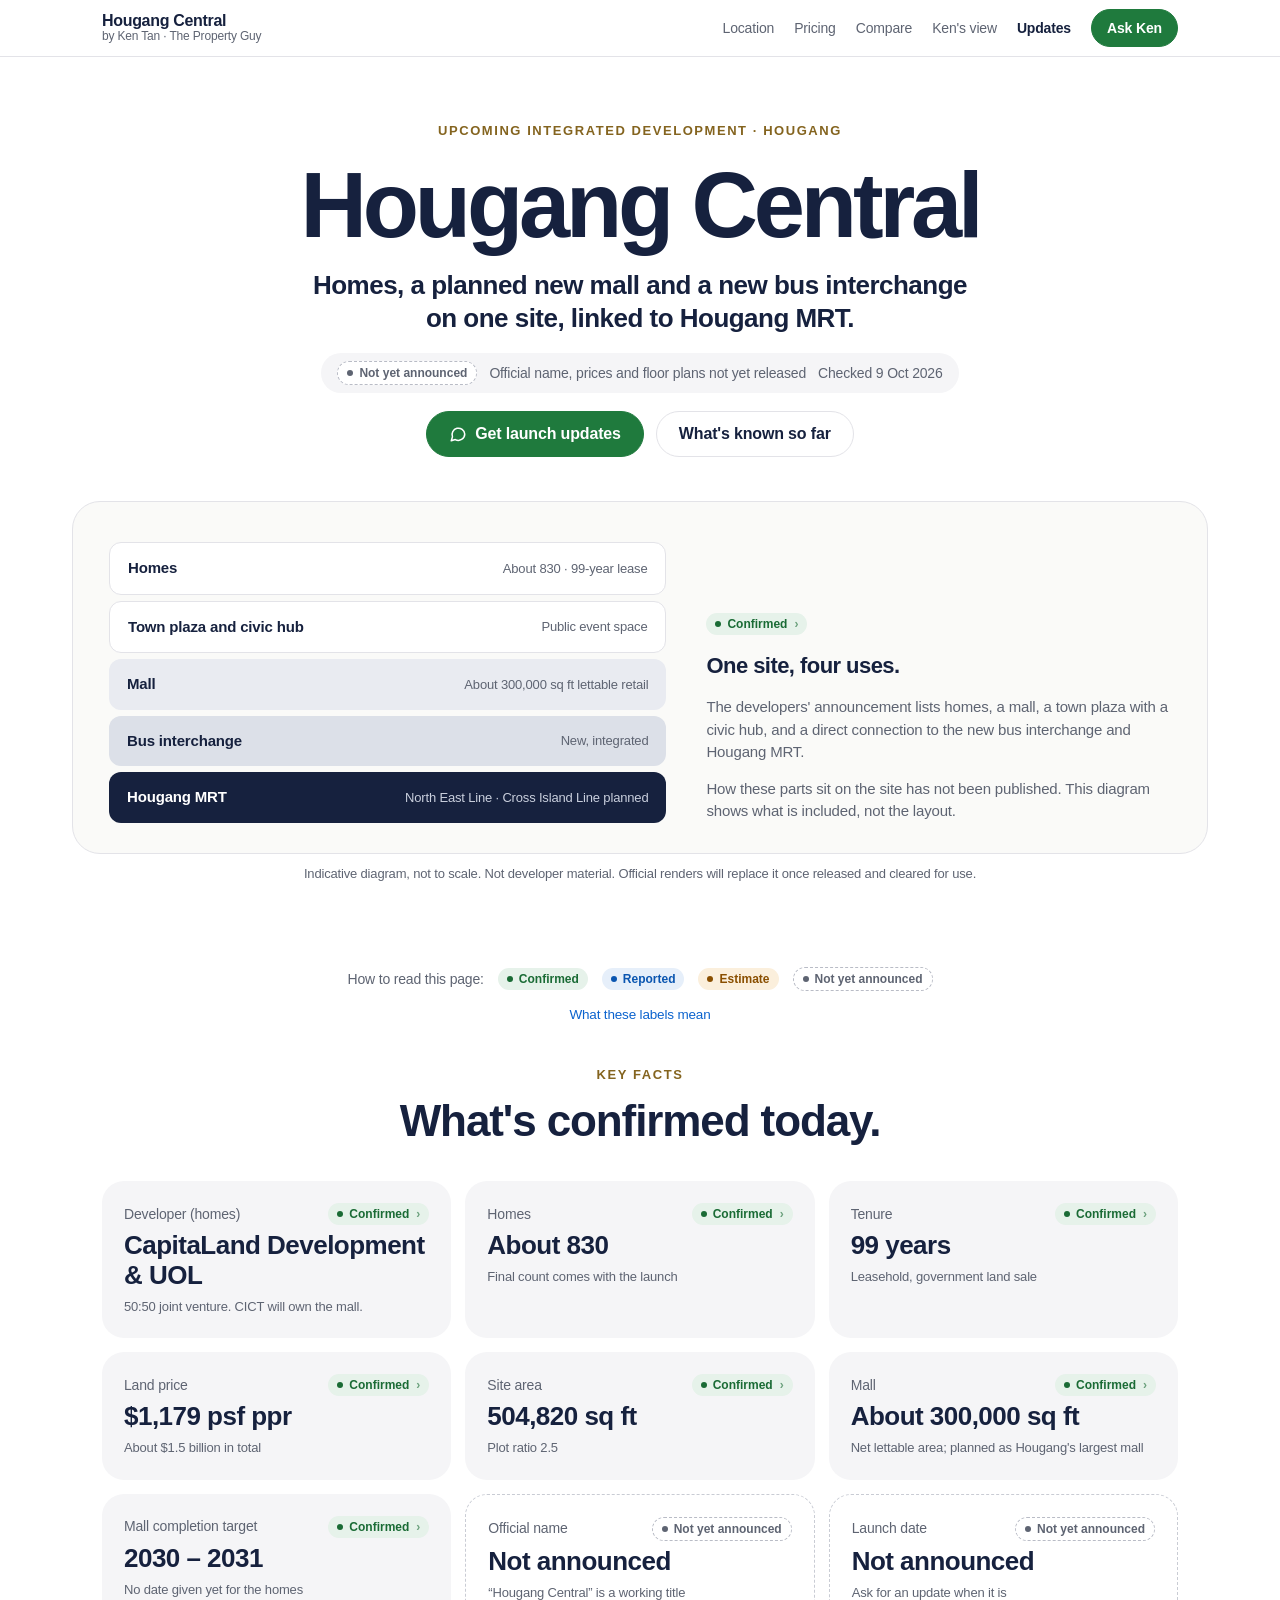
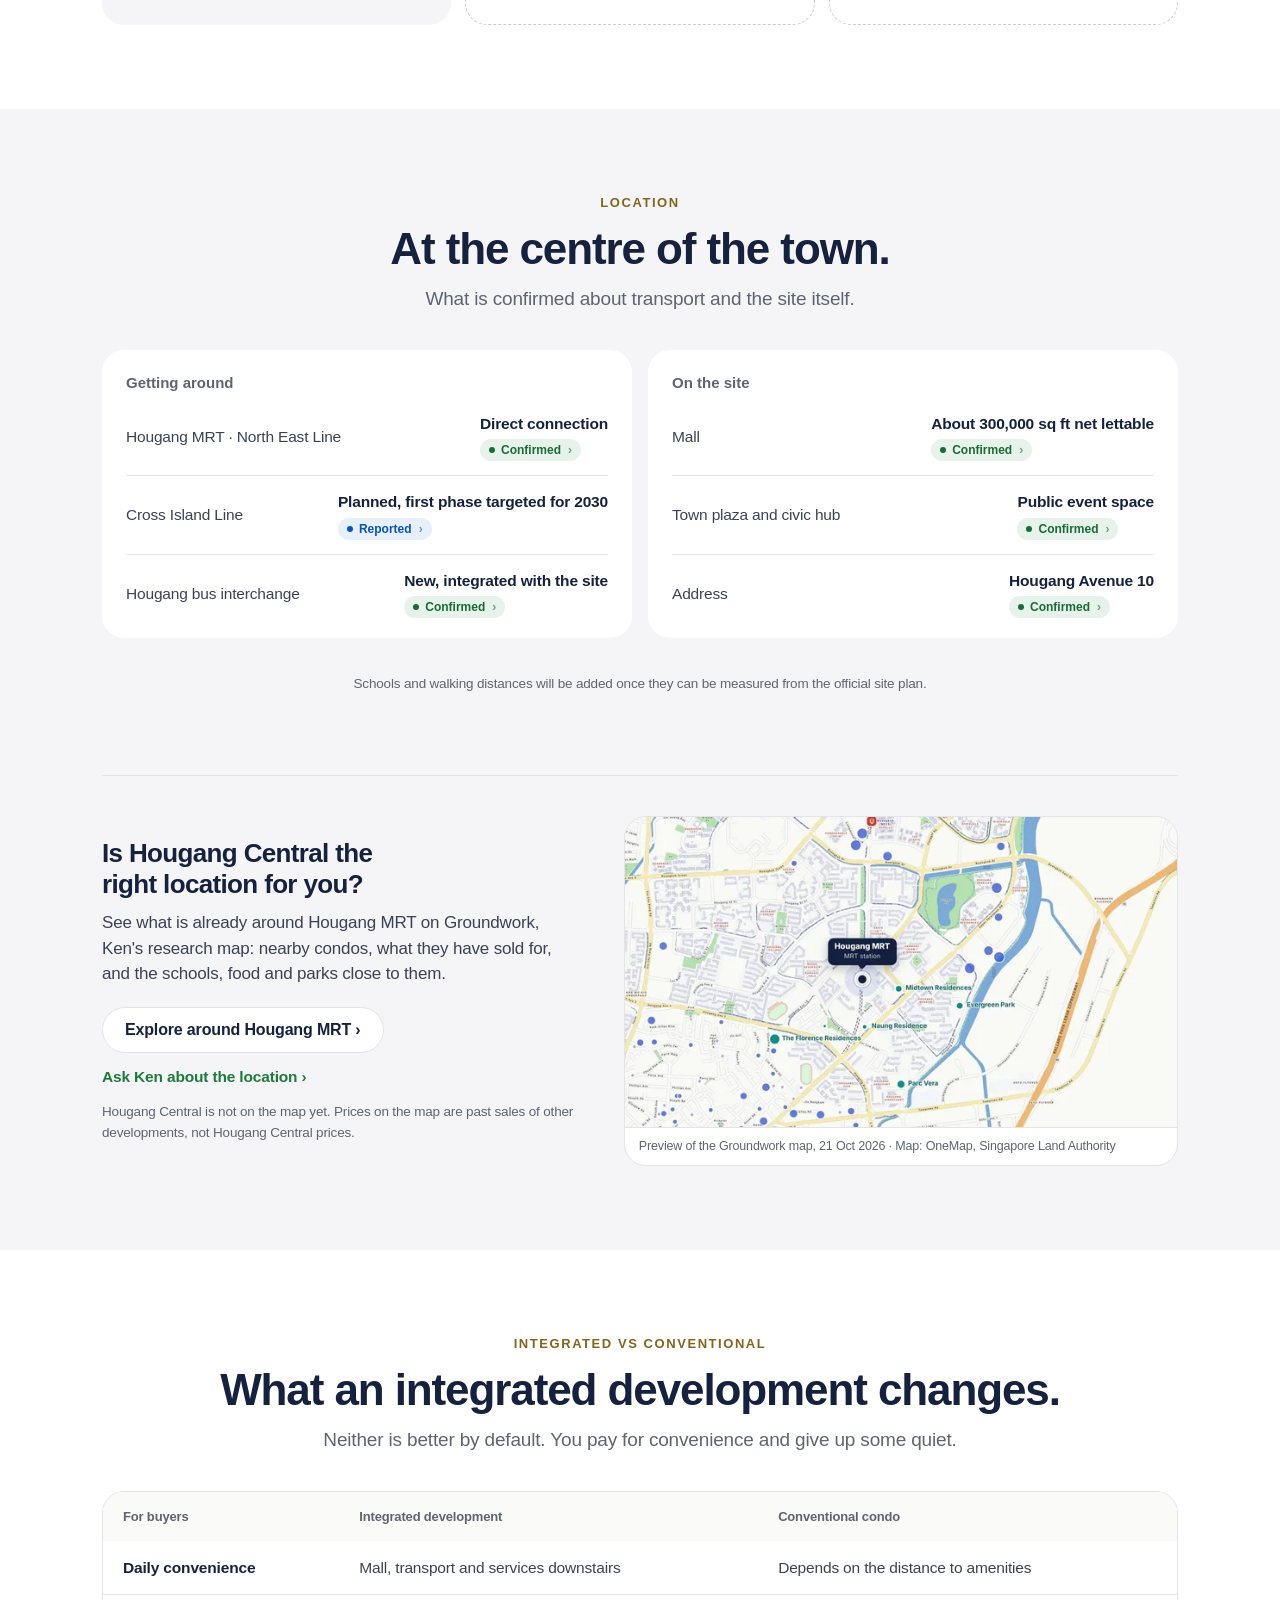
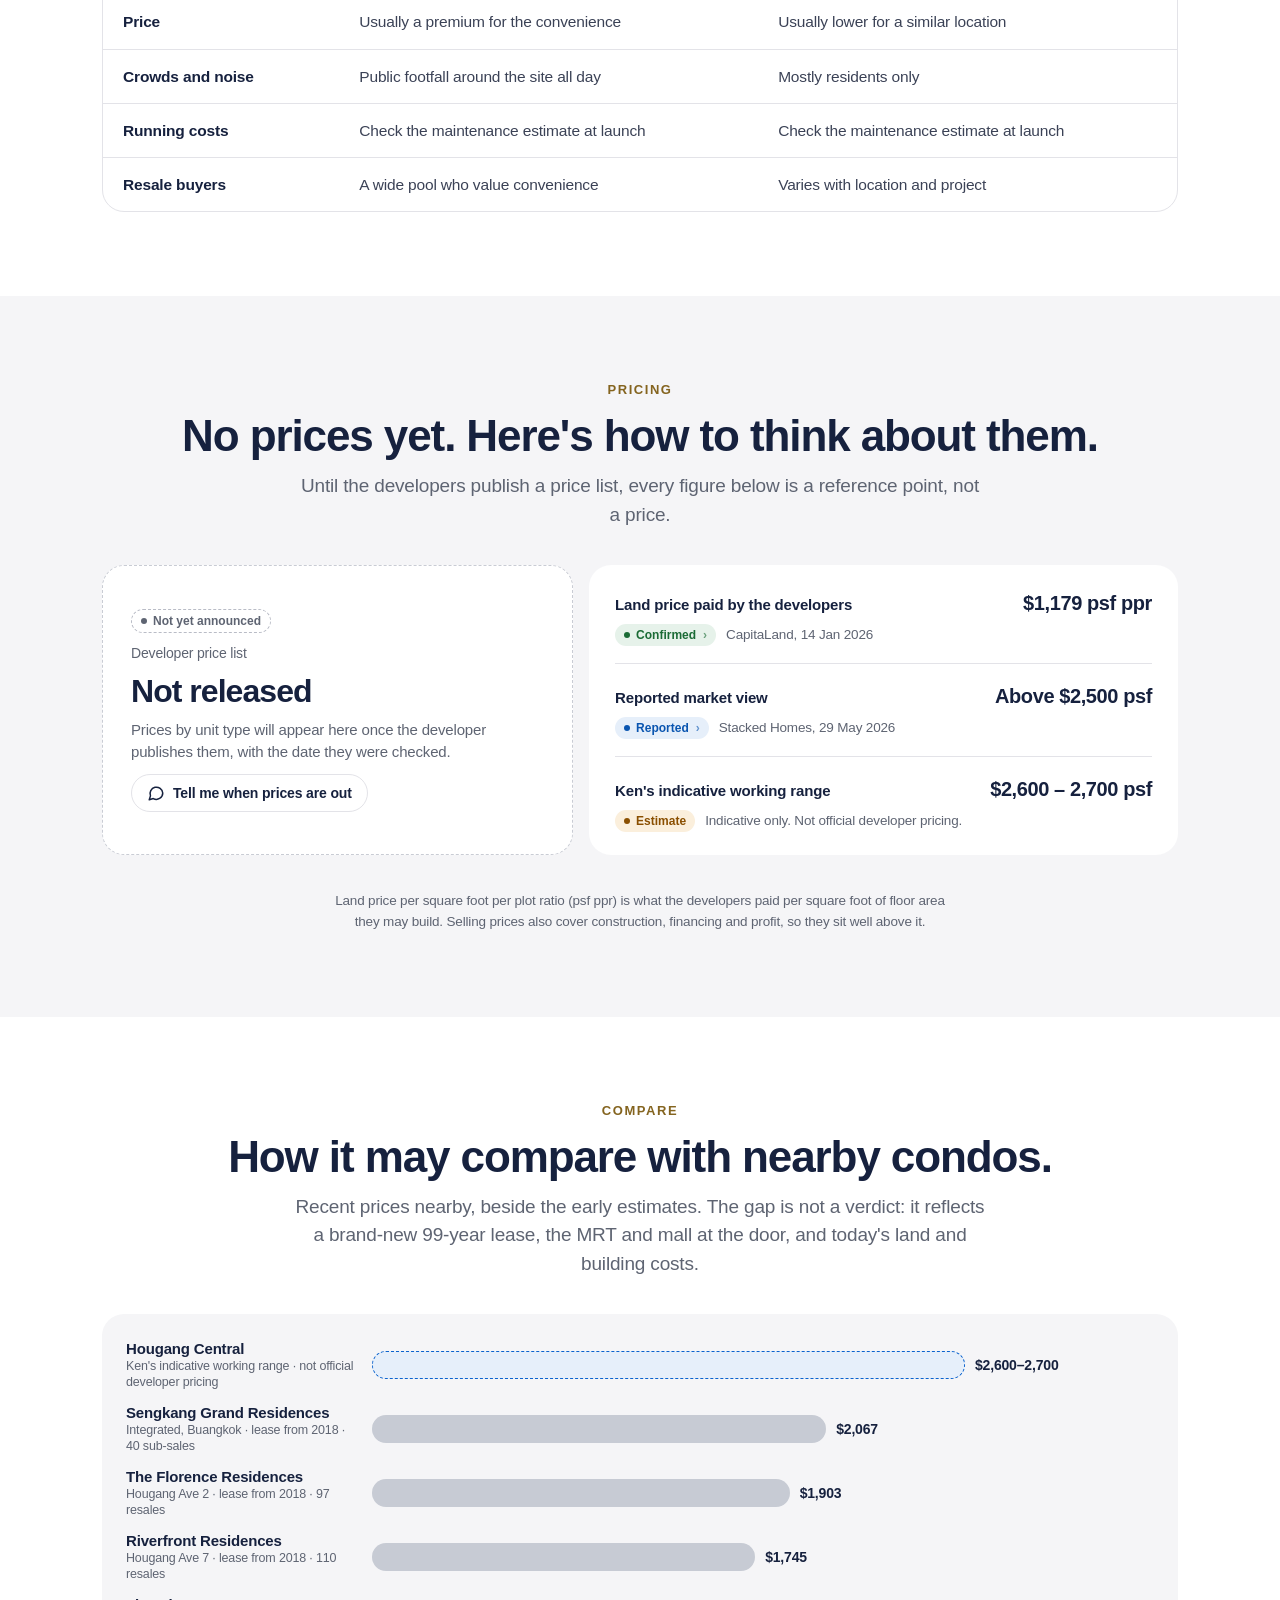
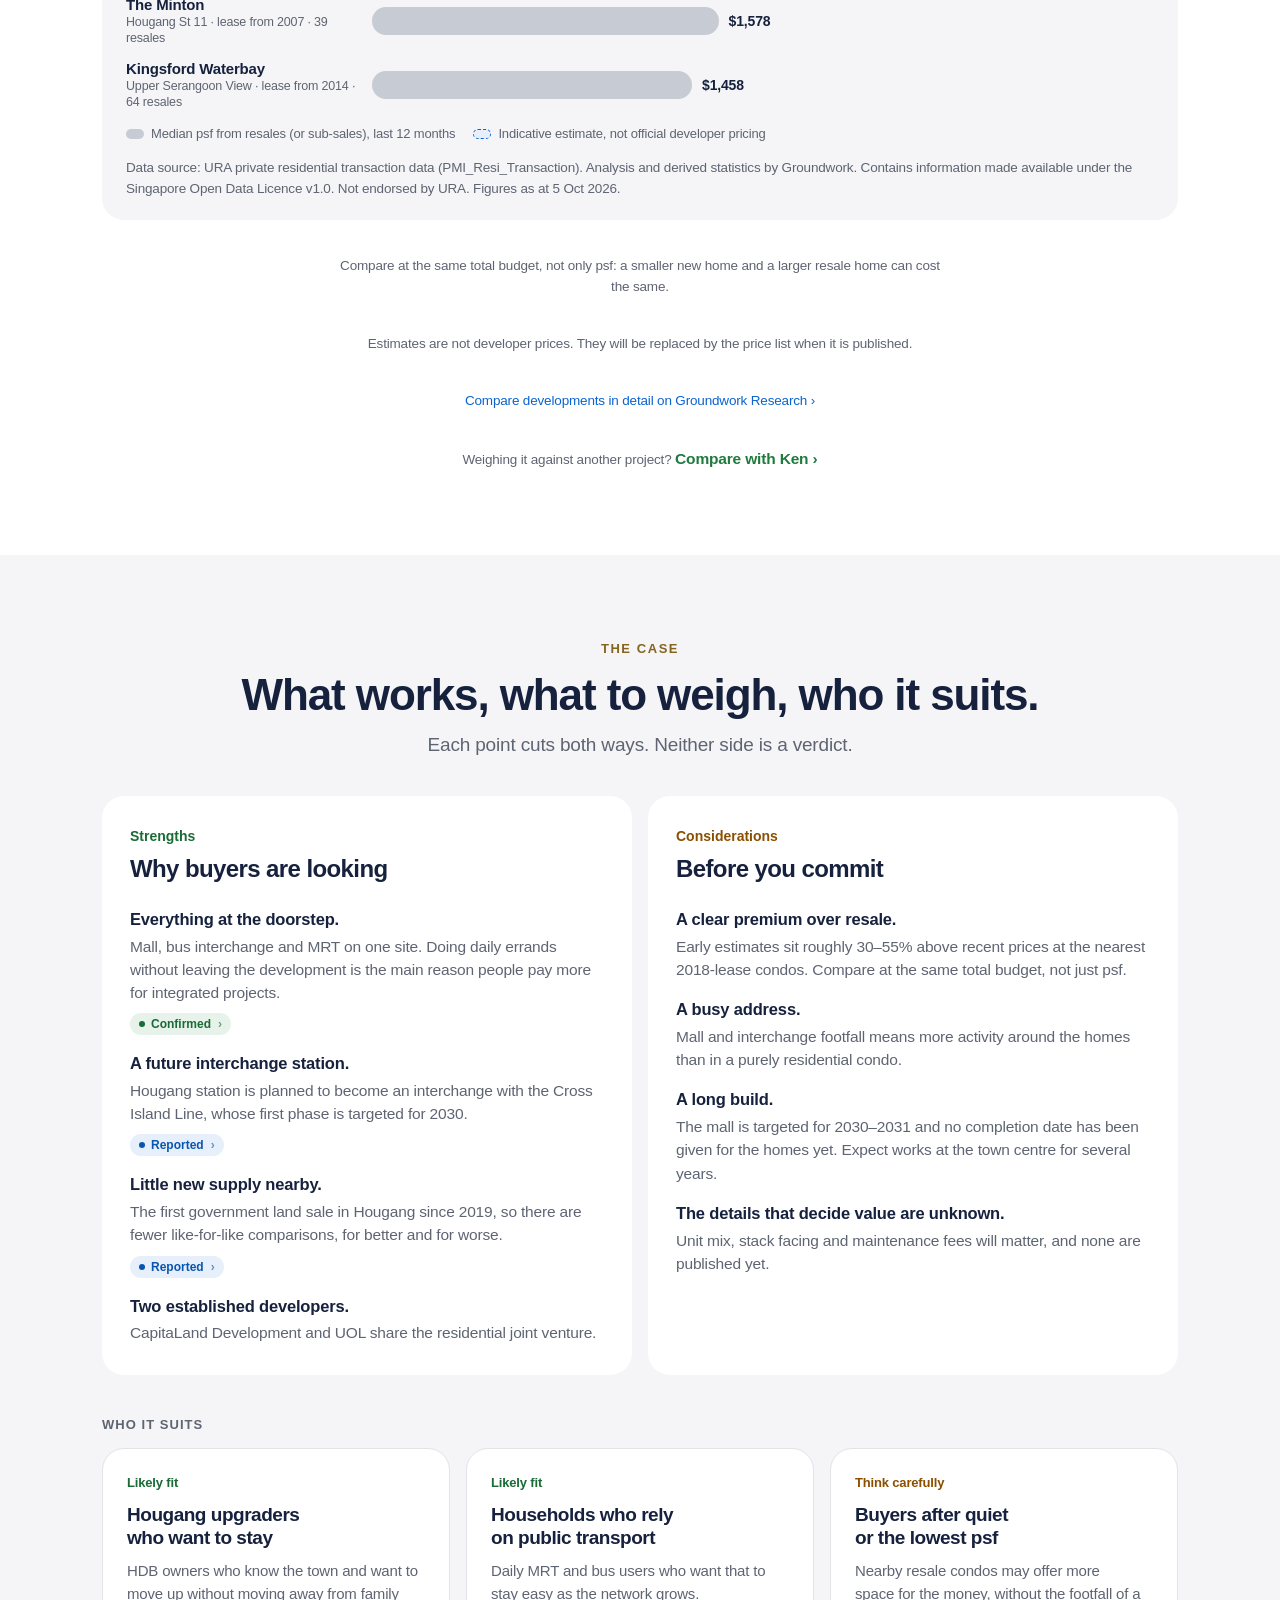
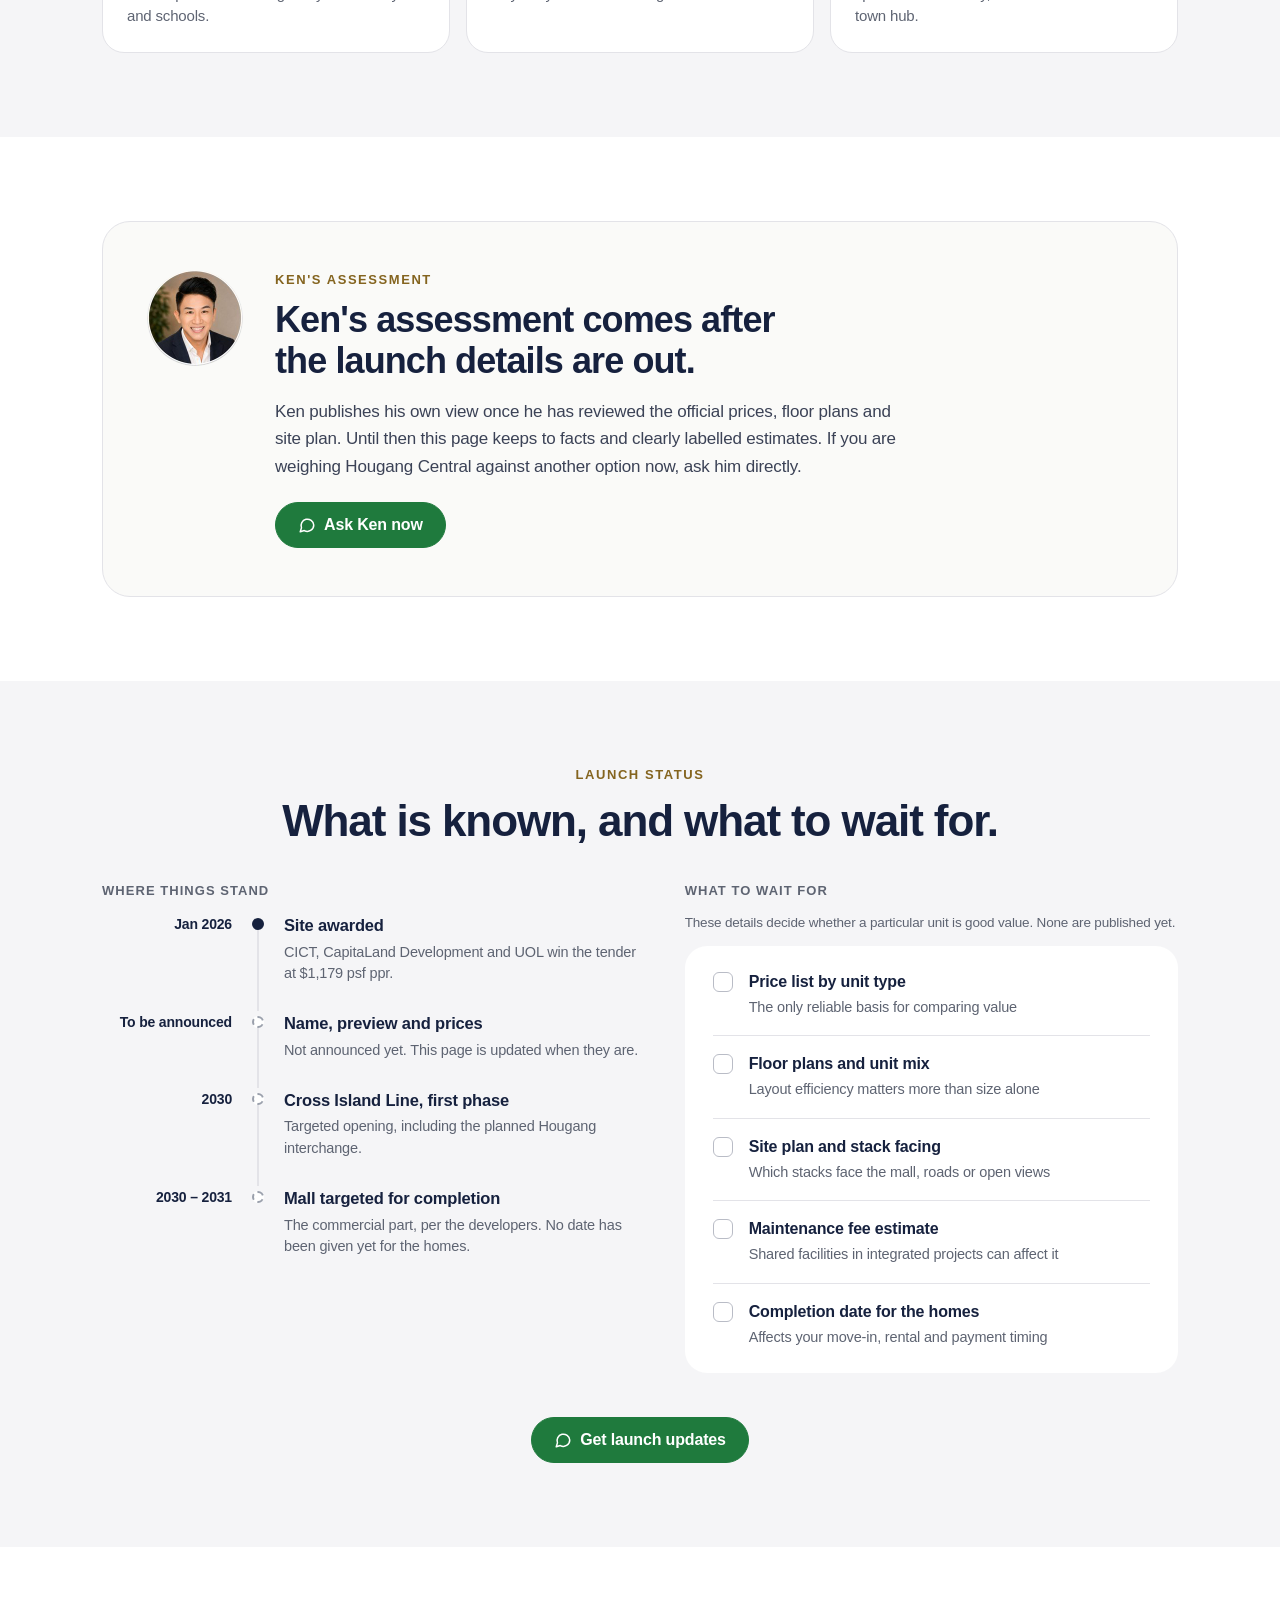
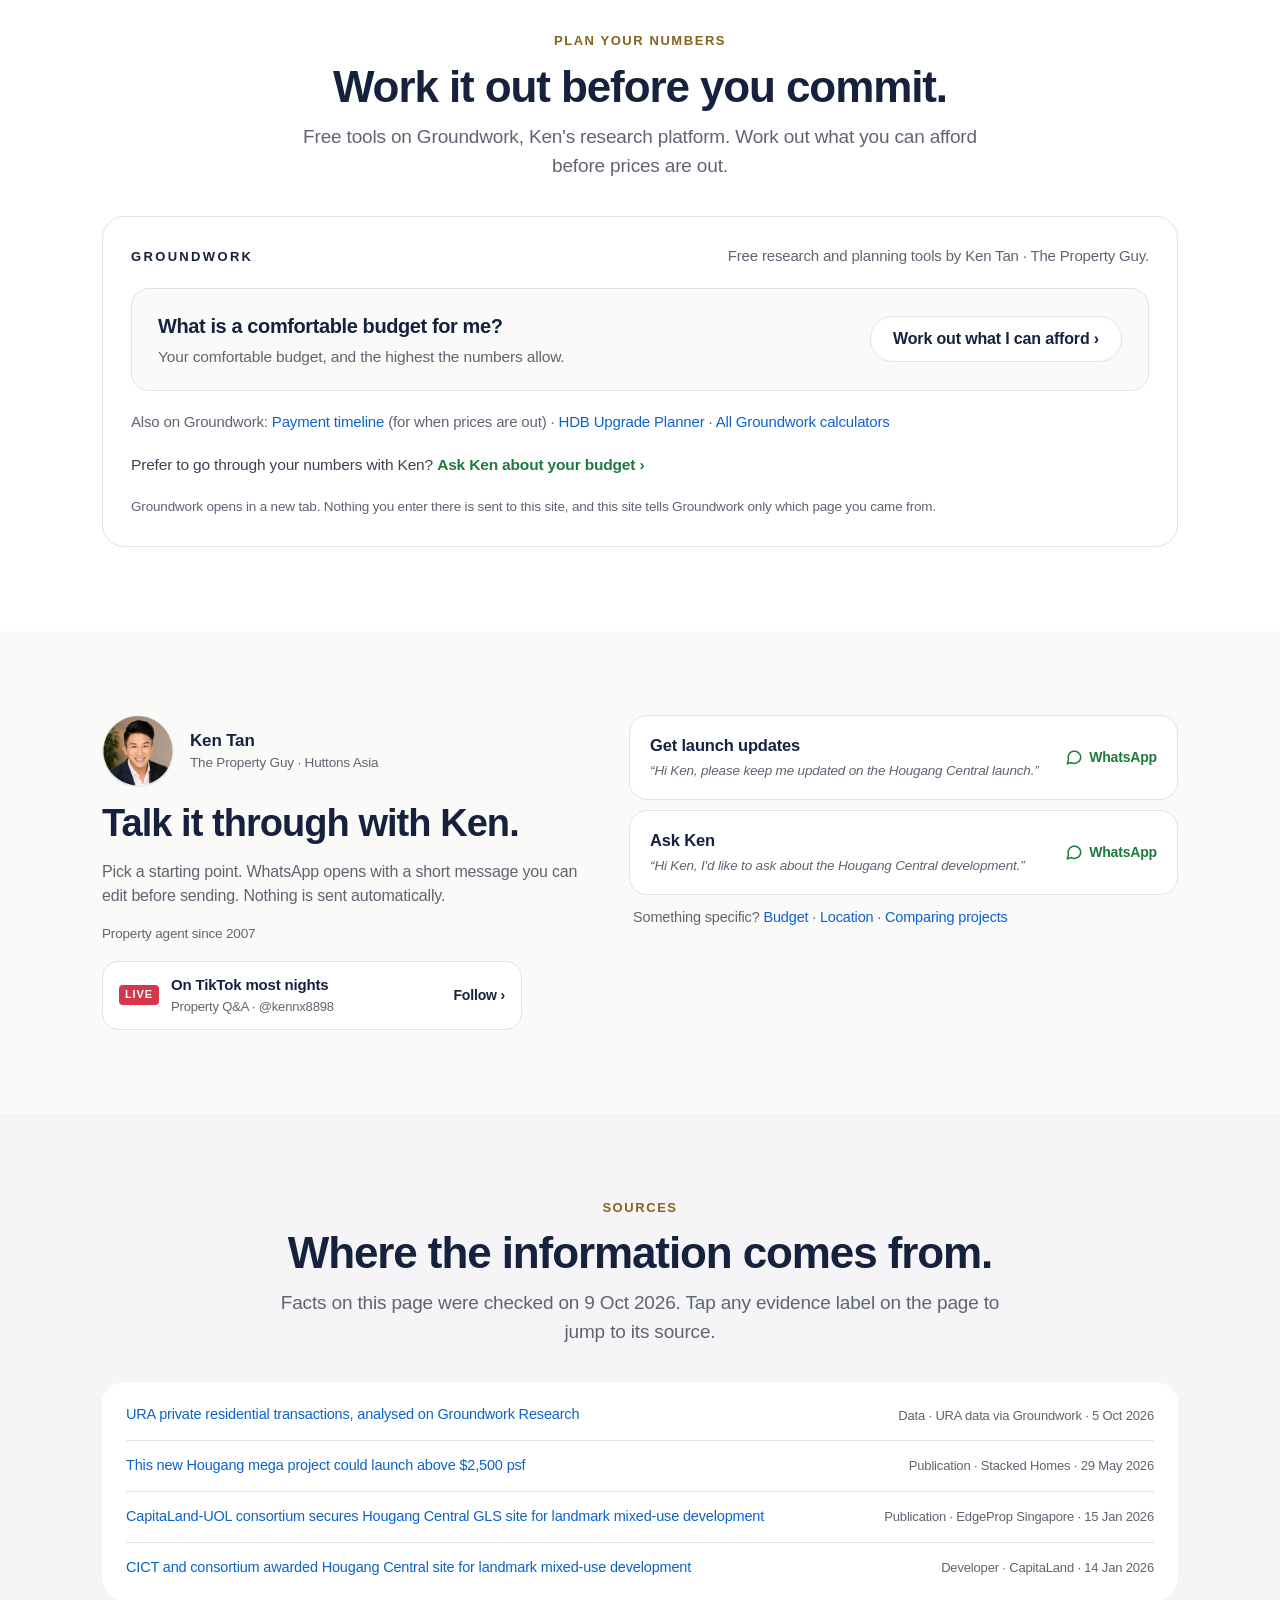
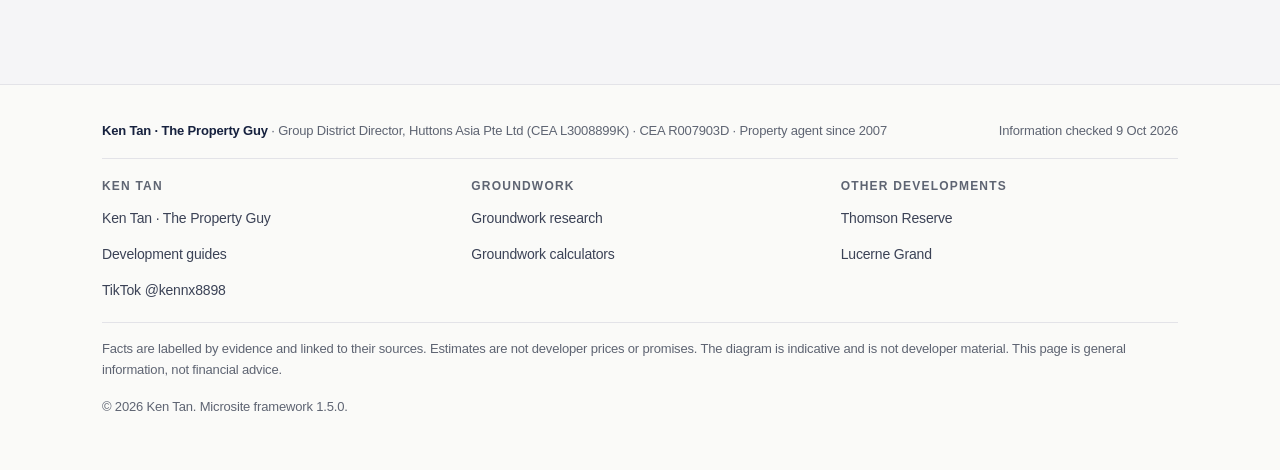
==== commit 7a5ad5cc: "Add files via upload" ====
--- a/index.html
+++ b/index.html
@@ -1 +1 @@
-<!doctype html><html lang="en-SG"><head><meta charset="utf-8"><meta name="viewport" content="width=device-width, initial-scale=1, viewport-fit=cover"><title>Hougang Central Integrated Development: Facts &amp; Price Outlook</title><meta name="description" content="Hougang Central by CapitaLand and UOL: about 830 homes linked to Hougang MRT. Confirmed facts, early price estimates and nearby condo prices, before launch."><meta name="theme-color" content="#FFFFFF"><meta name="color-scheme" content="light"><meta name="format-detection" content="telephone=no"><meta name="author" content="Ken Tan · The Property Guy"><link rel="icon" href="assets/favicon.svg" type="image/svg+xml"><link rel="canonical" href="https://hougangcentral.kentanthepropertyguy.com/"><meta property="og:type" content="website"><meta property="og:locale" content="en_SG"><meta property="og:site_name" content="Ken Tan · The Property Guy"><meta property="og:title" content="Hougang Central: what&#x27;s confirmed, what&#x27;s estimated, what to watch"><meta property="og:description" content="Hougang Central by CapitaLand and UOL: about 830 homes linked to Hougang MRT. Confirmed facts, early price estimates and nearby condo prices, before launch."><meta property="og:url" content="https://hougangcentral.kentanthepropertyguy.com/"><meta property="og:image" content="https://hougangcentral.kentanthepropertyguy.com/img/share-card.jpg"><meta property="og:image:width" content="1200"><meta property="og:image:height" content="630"><meta property="og:image:alt" content="Hougang Central — Ken Tan · The Property Guy"><meta name="twitter:card" content="summary_large_image"><link rel="stylesheet" href="assets/ms.1-5-0.css"><script type="application/ld+json">{"@context":"https://schema.org","@graph":[{"@type":"WebPage","name":"Hougang Central Integrated Development: Facts & Price Outlook","description":"Hougang Central by CapitaLand and UOL: about 830 homes linked to Hougang MRT. Confirmed facts, early price estimates and nearby condo prices, before launch.","inLanguage":"en-SG","dateModified":"2026-10-09","author":{"@id":"https://kentanthepropertyguy.com/#ken"},"publisher":{"@id":"https://kentanthepropertyguy.com/#ken"},"about":{"@type":"Place","name":"Hougang Central integrated development","address":{"@type":"PostalAddress","addressLocality":"Hougang","addressCountry":"SG","streetAddress":"Hougang Avenue 10"}},"url":"https://hougangcentral.kentanthepropertyguy.com/"},{"@type":"Person","@id":"https://kentanthepropertyguy.com/#ken","name":"Ken Tan","alternateName":"Ken Tan · The Property Guy","url":"https://kentanthepropertyguy.com/","jobTitle":"Group District Director","worksFor":{"@type":"RealEstateAgent","name":"Huttons Asia Pte Ltd"}},{"@type":"BreadcrumbList","itemListElement":[{"@type":"ListItem","position":1,"name":"Ken Tan · The Property Guy","item":"https://kentanthepropertyguy.com/"},{"@type":"ListItem","position":2,"name":"Hougang Central","item":"https://hougangcentral.kentanthepropertyguy.com/"}]}]}</script><script async src="https://www.googletagmanager.com/gtag/js?id=G-PGTYDENS24"></script><script>window.dataLayer=window.dataLayer||[];function gtag(){dataLayer.push(arguments);}gtag('js',new Date());gtag('config','G-PGTYDENS24',{project_name:'hougang-central'});</script><script>!function(f,b,e,v,n,t,s){if(f.fbq)return;n=f.fbq=function(){n.callMethod?n.callMethod.apply(n,arguments):n.queue.push(arguments)};if(!f._fbq)f._fbq=n;n.push=n;n.loaded=!0;n.version='2.0';n.queue=[];t=b.createElement(e);t.async=!0;t.src=v;s=b.getElementsByTagName(e)[0];s.parentNode.insertBefore(t,s)}(window,document,'script','https://connect.facebook.net/en_US/fbevents.js');fbq('init','525622514314902');fbq('track','PageView');</script></head><body><a class="skip" href="#main">Skip to content</a><header class="hdr"><div class="wrap bar"><a class="brand" href="#top"><b>Hougang Central</b><span>by Ken Tan · The Property Guy</span></a><nav class="links" aria-label="Sections"><a href="#location">Location</a><a href="#pricing">Pricing</a><a href="#compare">Compare</a><a href="#assessment">Ken&#x27;s view</a><a href="#updates">Updates</a><a class="btn wa sm" href="https://wa.me/6590908898?text=Hi%20Ken%2C%20I%27d%20like%20to%20ask%20about%20the%20Hougang%20Central%20development.%20%28Ref%20HGC-ASK%29" target="_blank" rel="noopener" data-wa="ask" data-placement="header">Ask Ken</a></nav></div><nav class="chips" aria-label="Jump to section"><a href="#location">Location</a><a href="#pricing">Pricing</a><a href="#compare">Compare</a><a href="#assessment">Ken&#x27;s view</a><a href="#updates">Updates</a><a href="#ask" class="wa-chip">Ask Ken</a></nav></header><main id="main"><header class="hero" id="top"><div class="wrap"><p class="kicker">Upcoming integrated development · Hougang</p><h1>Hougang Central</h1><p class="sub">Homes, a planned new mall and a new bus interchange on one site, linked to Hougang MRT.</p><p class="status"><span class="ev ev-n">Not yet announced</span><span>Official name, prices and floor plans not yet released</span><span class="ck">Checked 9 Oct 2026</span></p><div class="ctas stackm"><a class="btn wa" href="https://wa.me/6590908898?text=Hi%20Ken%2C%20please%20keep%20me%20updated%20on%20the%20Hougang%20Central%20launch.%20%28Ref%20HGC-UPDATES%29" target="_blank" rel="noopener" data-wa="updates" data-placement="hero"><svg width="18" height="18" viewBox="0 0 24 24" fill="none" stroke="currentColor" stroke-width="2" stroke-linecap="round" stroke-linejoin="round" aria-hidden="true" focusable="false"><path d="M21 12a8.5 8.5 0 0 1-12.6 7.4L3 21l1.6-5.2A8.5 8.5 0 1 1 21 12z"/></svg>Get launch updates</a><a class="btn" href="#overview">What&#x27;s known so far</a></div></div><div class="hero-media"><div class="scheme"><ul class="layers" aria-label="Parts of the development, as announced. Not a layout."><li class="l-top"><b>Homes</b><span>About 830 · 99-year lease</span></li><li class="l-top"><b>Town plaza and civic hub</b><span>Public event space</span></li><li class="l-default"><b>Mall</b><span>About 300,000 sq ft lettable retail</span></li><li class="l-mid"><b>Bus interchange</b><span>New, integrated</span></li><li class="l-base"><b>Hougang MRT</b><span>North East Line · Cross Island Line planned</span></li></ul><div class="scheme-side"><a class="ev ev-c" href="#src-capitaland-2026-01" title="Source: CapitaLand, 14 Jan 2026" aria-label="Confirmed: Source: CapitaLand, 14 Jan 2026">Confirmed</a><h2 style="font-size:22px">One site, four uses.</h2><p>The developers&#x27; announcement lists homes, a mall, a town plaza with a civic hub, and a direct connection to the new bus interchange and Hougang MRT.</p><p>How these parts sit on the site has not been published. This diagram shows what is included, not the layout.</p></div></div><p class="cap">Indicative diagram, not to scale. Not developer material. Official renders will replace it once released and cleared for use.</p></div></header><section class="band " id="overview" aria-labelledby="h-overview"><div class="wrap"><div class="legend" role="note"><span>How to read this page:</span><span class="ev ev-c">Confirmed</span><span class="ev ev-r">Reported</span><span class="ev ev-e">Estimate</span><span class="ev ev-n">Not yet announced</span><details><summary>What these labels mean</summary><dl><dt><span class="ev ev-c">Confirmed</span></dt><dd>From the developer, a government agency or an official announcement.</dd><dt><span class="ev ev-r">Reported</span></dt><dd>From a credible named publication. Linked in Sources.</dd><dt><span class="ev ev-e">Estimate</span></dt><dd>A market or working estimate. Not a developer price or a promise.</dd><dt><span class="ev ev-n">Not yet announced</span></dt><dd>Not published yet. Shown so you know it is missing, not overlooked.</dd></dl></details></div><div class="head"><p class="kicker">Key facts</p><h2 id="h-overview">What&#x27;s confirmed today.</h2></div><div class="facts"><div class="fact"><div class="top"><span class="lb">Developer (homes)</span><a class="ev ev-c" href="#src-capitaland-2026-01" title="Source: CapitaLand, 14 Jan 2026" aria-label="Confirmed: Source: CapitaLand, 14 Jan 2026">Confirmed</a></div><p class="v">CapitaLand Development &amp; UOL</p><p class="n">50:50 joint venture. CICT will own the mall.</p></div><div class="fact"><div class="top"><span class="lb">Homes</span><a class="ev ev-c" href="#src-capitaland-2026-01" title="Source: CapitaLand, 14 Jan 2026" aria-label="Confirmed: Source: CapitaLand, 14 Jan 2026">Confirmed</a></div><p class="v">About 830</p><p class="n">Final count comes with the launch</p></div><div class="fact"><div class="top"><span class="lb">Tenure</span><a class="ev ev-c" href="#src-capitaland-2026-01" title="Source: CapitaLand, 14 Jan 2026" aria-label="Confirmed: Source: CapitaLand, 14 Jan 2026">Confirmed</a></div><p class="v">99 years</p><p class="n">Leasehold, government land sale</p></div><div class="fact"><div class="top"><span class="lb">Land price</span><a class="ev ev-c" href="#src-capitaland-2026-01" title="Source: CapitaLand, 14 Jan 2026" aria-label="Confirmed: Source: CapitaLand, 14 Jan 2026">Confirmed</a></div><p class="v">$1,179 psf ppr</p><p class="n">About $1.5 billion in total</p></div><div class="fact"><div class="top"><span class="lb">Site area</span><a class="ev ev-c" href="#src-capitaland-2026-01" title="Source: CapitaLand, 14 Jan 2026" aria-label="Confirmed: Source: CapitaLand, 14 Jan 2026">Confirmed</a></div><p class="v">504,820 sq ft</p><p class="n">Plot ratio 2.5</p></div><div class="fact"><div class="top"><span class="lb">Mall</span><a class="ev ev-c" href="#src-capitaland-2026-01" title="Source: CapitaLand, 14 Jan 2026" aria-label="Confirmed: Source: CapitaLand, 14 Jan 2026">Confirmed</a></div><p class="v">About 300,000 sq ft</p><p class="n">Net lettable area; planned as Hougang&#x27;s largest mall</p></div><div class="fact"><div class="top"><span class="lb">Mall completion target</span><a class="ev ev-c" href="#src-capitaland-2026-01" title="Source: CapitaLand, 14 Jan 2026" aria-label="Confirmed: Source: CapitaLand, 14 Jan 2026">Confirmed</a></div><p class="v">2030 – 2031</p><p class="n">No date given yet for the homes</p></div><div class="fact pending"><div class="top"><span class="lb">Official name</span><span class="ev ev-n">Not yet announced</span></div><p class="v">Not announced</p><p class="n">“Hougang Central” is a working title</p></div><div class="fact pending"><div class="top"><span class="lb">Launch date</span><span class="ev ev-n">Not yet announced</span></div><p class="v">Not announced</p><p class="n">Ask for an update when it is</p></div></div></div></section><section class="band grey" id="cards" aria-labelledby="h-cards"><div class="wrap"><div class="head"><p class="kicker">Why it matters</p><h2 id="h-cards">What&#x27;s unusual about this site.</h2><p class="lede">Three things set it apart in Hougang. Each one cuts both ways.</p></div><div class="three"><article class="card"><p class="no">01</p><h3>The town&#x27;s hub, built in one go.</h3><p>Mall, bus interchange and MRT on one site. Doing daily errands without leaving the development is the main reason people pay more for integrated projects.</p><p><a class="ev ev-c" href="#src-capitaland-2026-01" title="Source: CapitaLand, 14 Jan 2026" aria-label="Confirmed: Source: CapitaLand, 14 Jan 2026">Confirmed</a></p></article><article class="card"><p class="no">02</p><h3>A second MRT line is planned.</h3><p>Hougang station is planned to become an interchange with the Cross Island Line, whose first phase is targeted for 2030.</p><p><a class="ev ev-r" href="#src-stacked-2026-05" title="Source: Stacked Homes, 29 May 2026" aria-label="Reported: Source: Stacked Homes, 29 May 2026">Reported</a></p></article><article class="card"><p class="no">03</p><h3>The first government land sale in Hougang since 2019.</h3><p>Very little new private supply nearby means fewer like-for-like comparisons, for better and for worse.</p><p><a class="ev ev-r" href="#src-edgeprop-2026-01" title="Source: EdgeProp Singapore, 15 Jan 2026" aria-label="Reported: Source: EdgeProp Singapore, 15 Jan 2026">Reported</a></p></article></div></div></section><section class="band " id="location" aria-labelledby="h-location"><div class="wrap"><div class="head"><p class="kicker">Location</p><h2 id="h-location">At the centre of the town.</h2><p class="lede">What is confirmed about transport and the site itself.</p></div><div class="locs"><div class="loc"><h3>Getting around</h3><div><span>Hougang MRT · North East Line</span><span>Direct connection<a class="ev ev-c" href="#src-capitaland-2026-01" title="Source: CapitaLand, 14 Jan 2026" aria-label="Confirmed: Source: CapitaLand, 14 Jan 2026">Confirmed</a></span></div><div><span>Cross Island Line</span><span>Planned, first phase targeted for 2030<a class="ev ev-r" href="#src-stacked-2026-05" title="Source: Stacked Homes, 29 May 2026" aria-label="Reported: Source: Stacked Homes, 29 May 2026">Reported</a></span></div><div><span>Hougang bus interchange</span><span>New, integrated with the site<a class="ev ev-c" href="#src-capitaland-2026-01" title="Source: CapitaLand, 14 Jan 2026" aria-label="Confirmed: Source: CapitaLand, 14 Jan 2026">Confirmed</a></span></div></div><div class="loc"><h3>On the site</h3><div><span>Mall</span><span>About 300,000 sq ft net lettable<a class="ev ev-c" href="#src-capitaland-2026-01" title="Source: CapitaLand, 14 Jan 2026" aria-label="Confirmed: Source: CapitaLand, 14 Jan 2026">Confirmed</a></span></div><div><span>Town plaza and civic hub</span><span>Public event space<a class="ev ev-c" href="#src-capitaland-2026-01" title="Source: CapitaLand, 14 Jan 2026" aria-label="Confirmed: Source: CapitaLand, 14 Jan 2026">Confirmed</a></span></div><div><span>Address</span><span>Hougang Avenue 10<a class="ev ev-c" href="#src-capitaland-2026-01" title="Source: CapitaLand, 14 Jan 2026" aria-label="Confirmed: Source: CapitaLand, 14 Jan 2026">Confirmed</a></span></div></div></div><p class="fine c">Schools and walking distances will be added once they can be measured from the official site plan.</p><div class="lr" aria-labelledby="h-location-research"><div class="lr-t"><h3 id="h-location-research">Is Hougang Central the right location for you?</h3><p>See what is already around Hougang MRT on Groundwork, Ken&#x27;s research map: nearby condos, what they have sold for, and the schools, food and parks close to them.</p></div><a class="lr-map" href="https://tools.kentanthepropertyguy.com/research/map/#pl=mrt%3AHougang%20MRT" data-gw="map-preview" target="_blank" rel="noopener" aria-label="Explore around Hougang MRT (opens Groundwork in a new tab)"><img src="img/hougang-mrt-map-preview-031014d9-1200.webp" srcset="img/hougang-mrt-map-preview-031014d9-640.webp 640w, img/hougang-mrt-map-preview-031014d9-1080.webp 1080w, img/hougang-mrt-map-preview-031014d9-1200.webp 1200w" sizes="(max-width: 820px) 92vw, 600px" width="1200" height="675" alt="Groundwork map centred on Hougang MRT, with nearby private developments such as Midtown Residences, Naung Residence and The Florence Residences marked" loading="lazy" decoding="async"><span class="lr-cap">Preview of the Groundwork map, 21 Oct 2026 · Map: OneMap, Singapore Land Authority</span></a><div class="lr-a"><div class="lr-act"><a class="btn" href="https://tools.kentanthepropertyguy.com/research/map/#pl=mrt%3AHougang%20MRT" data-gw="map" target="_blank" rel="noopener">Explore around Hougang MRT ›<span class="sr"> (opens in a new tab)</span></a><a class="lr-wa" href="https://wa.me/6590908898?text=Hi%20Ken%2C%20I%27m%20looking%20at%20Hougang%20Central%20and%20would%20like%20to%20talk%20through%20whether%20the%20location%20suits%20me.%20%28Ref%20HGC-LOCATION%29" target="_blank" rel="noopener" data-wa="location" data-placement="location-research">Ask Ken about the location ›</a></div><p class="fine">Hougang Central is not on the map yet. Prices on the map are past sales of other developments, not Hougang Central prices.</p></div></div></div></section><section class="band grey" id="compare-table" aria-labelledby="h-compare-table"><div class="wrap"><div class="head"><p class="kicker">Integrated vs conventional</p><h2 id="h-compare-table">What an integrated development changes.</h2><p class="lede">Neither is better by default. You pay for convenience and give up some quiet.</p></div><div class="tbl cmp"><table><caption class="sr">What an integrated development changes.</caption><thead><tr><th scope="col">For buyers</th><th scope="col">Integrated development</th><th scope="col">Conventional condo</th></tr></thead><tbody><tr><th scope="row">Daily convenience</th><td>Mall, transport and services downstairs</td><td>Depends on the distance to amenities</td></tr><tr><th scope="row">Price</th><td>Usually a premium for the convenience</td><td>Usually lower for a similar location</td></tr><tr><th scope="row">Crowds and noise</th><td>Public footfall around the site all day</td><td>Mostly residents only</td></tr><tr><th scope="row">Running costs</th><td>Check the maintenance estimate at launch</td><td>Check the maintenance estimate at launch</td></tr><tr><th scope="row">Resale buyers</th><td>A wide pool who value convenience</td><td>Varies with location and project</td></tr></tbody></table></div></div></section><section class="band " id="pricing" aria-labelledby="h-pricing"><div class="wrap"><div class="head"><p class="kicker">Pricing</p><h2 id="h-pricing">No prices yet. Here&#x27;s how to think about them.</h2><p class="lede">Until the developers publish a price list, every figure below is a reference point, not a price.</p></div><div class="pricing"><div class="pbig"><span class="ev ev-n">Not yet announced</span><span class="lb">Developer price list</span><b>Not released</b><p>Prices by unit type will appear here once the developer publishes them, with the date they were checked.</p><p><a class="btn sm" href="https://wa.me/6590908898?text=Hi%20Ken%2C%20please%20keep%20me%20updated%20on%20the%20Hougang%20Central%20launch.%20%28Ref%20HGC-UPDATES%29" target="_blank" rel="noopener" data-wa="updates" data-placement="pricing-pending"><svg width="18" height="18" viewBox="0 0 24 24" fill="none" stroke="currentColor" stroke-width="2" stroke-linecap="round" stroke-linejoin="round" aria-hidden="true" focusable="false"><path d="M21 12a8.5 8.5 0 0 1-12.6 7.4L3 21l1.6-5.2A8.5 8.5 0 1 1 21 12z"/></svg>Tell me when prices are out</a></p></div><div class="prows"><div class="prow"><span class="k">Land price paid by the developers</span><span class="v">$1,179 psf ppr</span><span class="d"><a class="ev ev-c" href="#src-capitaland-2026-01" title="Source: CapitaLand, 14 Jan 2026" aria-label="Confirmed: Source: CapitaLand, 14 Jan 2026">Confirmed</a>CapitaLand, 14 Jan 2026</span></div><div class="prow"><span class="k">Reported market view</span><span class="v">Above $2,500 psf</span><span class="d"><a class="ev ev-r" href="#src-stacked-2026-05" title="Source: Stacked Homes, 29 May 2026" aria-label="Reported: Source: Stacked Homes, 29 May 2026">Reported</a>Stacked Homes, 29 May 2026</span></div><div class="prow"><span class="k">Ken&#x27;s indicative working range</span><span class="v">$2,600 – 2,700 psf</span><span class="d"><span class="ev ev-e" title="Basis: Ken Tan&#x27;s preliminary planning estimate from the land price; not official developer pricing">Estimate</span>Indicative only. Not official developer pricing.</span></div></div></div><p class="fine c">Land price per square foot per plot ratio (psf ppr) is what the developers paid per square foot of floor area they may build. Selling prices also cover construction, financing and profit, so they sit well above it.</p></div></section><section class="band grey" id="compare" aria-labelledby="h-compare"><div class="wrap"><div class="head"><p class="kicker">Compare</p><h2 id="h-compare">How it may compare with nearby condos.</h2><p class="lede">Recent prices nearby, beside the early estimates. The gap is not a verdict: it reflects a brand-new 99-year lease, the MRT and mall at the door, and today&#x27;s land and building costs.</p></div><figure class="bars" style="margin:0"><figcaption class="sr">Median price per square foot, Oct 2025 to Sep 2026</figcaption><div class="brow"><span class="n">Hougang Central<small>Ken&#x27;s indicative working range · not official developer pricing</small></span><span class="track"><i class="est" style="width:89.3%"></i><span style="left:89.3%">$2,600–2,700</span></span></div><div class="brow"><span class="n">Sengkang Grand Residences<small>Integrated, Buangkok · lease from 2018 · 40 sub-sales</small></span><span class="track"><i class="" style="width:68.4%"></i><span style="left:68.4%">$2,067</span></span></div><div class="brow"><span class="n">The Florence Residences<small>Hougang Ave 2 · lease from 2018 · 97 resales</small></span><span class="track"><i class="" style="width:62.9%"></i><span style="left:62.9%">$1,903</span></span></div><div class="brow"><span class="n">Riverfront Residences<small>Hougang Ave 7 · lease from 2018 · 110 resales</small></span><span class="track"><i class="" style="width:57.7%"></i><span style="left:57.7%">$1,745</span></span></div><div class="brow"><span class="n">The Minton<small>Hougang St 11 · lease from 2007 · 39 resales</small></span><span class="track"><i class="" style="width:52.2%"></i><span style="left:52.2%">$1,578</span></span></div><div class="brow"><span class="n">Kingsford Waterbay<small>Upper Serangoon View · lease from 2014 · 64 resales</small></span><span class="track"><i class="" style="width:48.2%"></i><span style="left:48.2%">$1,458</span></span></div><div class="bkey"><span><i></i>Median psf from resales (or sub-sales), last 12 months</span><span><i class="est"></i>Indicative estimate, not official developer pricing</span></div><p class="fine">Data source: URA private residential transaction data (PMI_Resi_Transaction). Analysis and derived statistics by Groundwork. Contains information made available under the Singapore Open Data Licence v1.0. Not endorsed by URA. Figures as at 5 Oct 2026.</p></figure><p class="fine c">Compare at the same total budget, not only psf: a smaller new home and a larger resale home can cost the same.</p><p class="fine c">Estimates are not developer prices. They will be replaced by the price list when it is published.</p><p class="fine c"><a href="https://tools.kentanthepropertyguy.com/research/" data-gw="research" target="_blank" rel="noopener">Compare developments in detail on Groundwork Research ›</a></p></div></section><section class="band " id="case" aria-labelledby="h-case"><div class="wrap"><div class="head"><p class="kicker">The case</p><h2 id="h-case">What works. What to weigh.</h2></div><div class="cols"><div class="col pro"><h3><span>Strengths</span>Why buyers are looking</h3><ul class="pts"><li><strong>Everything at the doorstep.</strong>MRT, bus interchange and a planned new mall on the same site.</li><li><strong>A future interchange station.</strong>The Cross Island Line is planned to meet the North East Line at Hougang.</li><li><strong>Little new supply nearby.</strong>The first government land sale in Hougang since 2019.</li><li><strong>Two established developers.</strong>CapitaLand Development and UOL share the residential joint venture.</li></ul></div><div class="col con"><h3><span>Considerations</span>Before you commit</h3><ul class="pts"><li><strong>A clear premium over resale.</strong>Early estimates sit roughly 30–55% above recent prices at the nearest 2018-lease condos. Compare at the same total budget, not just psf.</li><li><strong>A busy address.</strong>Mall and interchange footfall means more activity around the homes than in a purely residential condo.</li><li><strong>A long build.</strong>The mall is targeted for 2030–2031 and no completion date has been given for the homes yet. Expect works at the town centre for several years.</li><li><strong>The details that decide value are unknown.</strong>Unit mix, stack facing and maintenance fees will matter, and none are published yet.</li></ul></div></div></div></section><section class="band grey" id="fit" aria-labelledby="h-fit"><div class="wrap"><div class="head"><p class="kicker">Who it may suit</p><h2 id="h-fit">A good fit for some buyers. Not all.</h2></div><div class="fits"><article class="fit yes"><p class="fl">Likely fit</p><h3>Hougang upgraders who want to stay</h3><p>HDB owners who know the town and want to move up without moving away from family and schools.</p></article><article class="fit yes"><p class="fl">Likely fit</p><h3>Households who rely on public transport</h3><p>Daily MRT and bus users who want that to stay easy as the network grows.</p></article><article class="fit maybe"><p class="fl">Think carefully</p><h3>Buyers after quiet or the lowest psf</h3><p>Nearby resale condos may offer more space for the money, without the footfall of a town hub.</p></article></div></div></section><section class="band " id="assessment" aria-labelledby="h-assessment"><div class="wrap"><div class="assess pending"><img src="img/ken-192.jpg" width="96" height="96" alt="Ken Tan" loading="lazy"><div><p class="kicker">Ken&#x27;s assessment</p><h2 id="h-assessment">Ken&#x27;s assessment comes after the launch details are out.</h2><div class="body"><p>Ken publishes his own view once he has reviewed the official prices, floor plans and site plan. Until then this page keeps to facts and clearly labelled estimates. If you are weighing Hougang Central against another option now, ask him directly.</p></div><div class="ctas"><a class="btn wa" href="https://wa.me/6590908898?text=Hi%20Ken%2C%20I%27d%20like%20to%20ask%20about%20the%20Hougang%20Central%20development.%20%28Ref%20HGC-ASK%29" target="_blank" rel="noopener" data-wa="ask" data-placement="assessment-pending"><svg width="18" height="18" viewBox="0 0 24 24" fill="none" stroke="currentColor" stroke-width="2" stroke-linecap="round" stroke-linejoin="round" aria-hidden="true" focusable="false"><path d="M21 12a8.5 8.5 0 0 1-12.6 7.4L3 21l1.6-5.2A8.5 8.5 0 1 1 21 12z"/></svg>Ask Ken now</a></div></div></div></div></section><section class="band grey" id="watchlist" aria-labelledby="h-watchlist"><div class="wrap"><div class="head"><p class="kicker">Before you decide</p><h2 id="h-watchlist">What to wait for.</h2><p class="lede">These details decide whether a particular unit is good value. None are published yet.</p></div><ul class="watch"><li class=""><span class="box" aria-hidden="true"></span><div><b>Price list by unit type</b><span class="d">The only reliable basis for comparing value</span></div></li><li class=""><span class="box" aria-hidden="true"></span><div><b>Floor plans and unit mix</b><span class="d">Layout efficiency matters more than size alone</span></div></li><li class=""><span class="box" aria-hidden="true"></span><div><b>Site plan and stack facing</b><span class="d">Which stacks face the mall, roads or open views</span></div></li><li class=""><span class="box" aria-hidden="true"></span><div><b>Maintenance fee estimate</b><span class="d">Shared facilities in integrated projects can affect it</span></div></li><li class=""><span class="box" aria-hidden="true"></span><div><b>Completion date for the homes</b><span class="d">Affects your move-in, rental and payment timing</span></div></li><li class=""><span class="box" aria-hidden="true"></span><div><b>Official name and preview dates</b><span class="d">When you can visit the showflat</span></div></li></ul></div></section><section class="band " id="updates" aria-labelledby="h-updates"><div class="wrap"><div class="head"><p class="kicker">Launch updates</p><h2 id="h-updates">Where things stand.</h2></div><ol class="tl"><li><span class="when">Jan 2026</span><span class="rail" aria-hidden="true"><span class="dot"></span><span class="ln"></span></span><div class="what"><b>Site awarded</b><span>CICT, CapitaLand Development and UOL win the tender at $1,179 psf ppr.</span></div></li><li><span class="when">To be announced</span><span class="rail" aria-hidden="true"><span class="dot o"></span><span class="ln"></span></span><div class="what"><b>Name, preview and prices</b><span>Not announced yet. This page is updated when they are.</span></div></li><li><span class="when">2030</span><span class="rail" aria-hidden="true"><span class="dot o"></span><span class="ln"></span></span><div class="what"><b>Cross Island Line, first phase</b><span>Targeted opening, including the planned Hougang interchange.</span></div></li><li><span class="when">2030 – 2031</span><span class="rail" aria-hidden="true"><span class="dot o"></span><span class="ln"></span></span><div class="what"><b>Mall targeted for completion</b><span>The commercial part, per the developers. No date has been given yet for the homes.</span></div></li></ol><div class="ctas"><a class="btn wa" href="https://wa.me/6590908898?text=Hi%20Ken%2C%20please%20keep%20me%20updated%20on%20the%20Hougang%20Central%20launch.%20%28Ref%20HGC-UPDATES%29" target="_blank" rel="noopener" data-wa="updates" data-placement="updates"><svg width="18" height="18" viewBox="0 0 24 24" fill="none" stroke="currentColor" stroke-width="2" stroke-linecap="round" stroke-linejoin="round" aria-hidden="true" focusable="false"><path d="M21 12a8.5 8.5 0 0 1-12.6 7.4L3 21l1.6-5.2A8.5 8.5 0 1 1 21 12z"/></svg>Get launch updates</a></div></div></section><section class="band grey" id="groundwork" aria-labelledby="h-groundwork"><div class="wrap"><div class="head"><p class="kicker">Plan your numbers</p><h2 id="h-groundwork">Work it out before you commit.</h2><p class="lede">Free tools on Groundwork, Ken&#x27;s research platform. Work out what you can afford before prices are out.</p></div><div class="gw"><div class="gw-h"><span class="word">GROUNDWORK</span><p>Free research and planning tools by Ken Tan · The Property Guy.</p></div><div class="gw-list"><a href="https://tools.kentanthepropertyguy.com/tools/planner/" data-gw="planner" target="_blank" rel="noopener"><b>What is a comfortable budget for me?</b><span>What can I afford? · A comfortable budget, and the highest the numbers allow.</span><span class="sr"> (opens in a new tab)</span></a><a href="https://tools.kentanthepropertyguy.com/tools/payment-planner/" data-gw="payment-planner" target="_blank" rel="noopener"><b>When would I pay, and how much?</b><span>Payment timeline · How new-launch payments fall due, from cash, CPF and the bank.</span><span class="sr"> (opens in a new tab)</span></a><a href="https://tools.kentanthepropertyguy.com/tools/hdb-upgrade/" data-gw="upgrade" target="_blank" rel="noopener"><b>Can I afford to upgrade from my HDB?</b><span>HDB Upgrade Planner · What you could afford after selling your flat.</span><span class="sr"> (opens in a new tab)</span></a><a href="https://tools.kentanthepropertyguy.com/tools/" data-gw="all" target="_blank" rel="noopener"><b>Something else?</b><span>All Groundwork calculators · Every calculator, grouped by the question it answers.</span><span class="sr"> (opens in a new tab)</span></a></div><p class="gw-ask">Prefer to go through your numbers with Ken? <a class="lr-wa" href="https://wa.me/6590908898?text=Hi%20Ken%2C%20I%27d%20like%20to%20discuss%20whether%20Hougang%20Central%20could%20fit%20my%20budget.%20%28Ref%20HGC-BUDGET%29" target="_blank" rel="noopener" data-wa="budget" data-placement="groundwork">Ask Ken about your budget ›</a></p><p class="fine">Groundwork opens in a new tab. Nothing you enter there is sent to this site, and this site tells Groundwork only which page you came from.</p></div></div></section><section class="band warm" id="ask" aria-labelledby="h-ask"><div class="wrap"><div class="ask"><div class="ken"><div class="id"><img src="img/ken-192.jpg" width="72" height="72" alt="Ken Tan" loading="lazy"><div><b>Ken Tan</b><p class="cred">The Property Guy · Huttons Asia</p></div></div><h2 id="h-ask">Talk it through with Ken.</h2><p>Pick a starting point. WhatsApp opens with a short message you can edit before sending. Nothing is sent automatically.</p><p class="cred">Property agent since 2007</p></div><ul class="opts"><li><a class="opt" href="https://wa.me/6590908898?text=Hi%20Ken%2C%20I%27d%20like%20to%20ask%20about%20the%20Hougang%20Central%20development.%20%28Ref%20HGC-ASK%29" target="_blank" rel="noopener" data-wa="ask" data-placement="contact"><b>Ask about Hougang Central</b><q>Hi Ken, I&#x27;d like to ask about the Hougang Central development.</q><em><svg width="18" height="18" viewBox="0 0 24 24" fill="none" stroke="currentColor" stroke-width="2" stroke-linecap="round" stroke-linejoin="round" aria-hidden="true" focusable="false"><path d="M21 12a8.5 8.5 0 0 1-12.6 7.4L3 21l1.6-5.2A8.5 8.5 0 1 1 21 12z"/></svg><span>WhatsApp</span></em></a></li><li><a class="opt" href="https://wa.me/6590908898?text=Hi%20Ken%2C%20please%20keep%20me%20updated%20on%20the%20Hougang%20Central%20launch.%20%28Ref%20HGC-UPDATES%29" target="_blank" rel="noopener" data-wa="updates" data-placement="contact"><b>Get launch updates</b><q>Hi Ken, please keep me updated on the Hougang Central launch.</q><em><svg width="18" height="18" viewBox="0 0 24 24" fill="none" stroke="currentColor" stroke-width="2" stroke-linecap="round" stroke-linejoin="round" aria-hidden="true" focusable="false"><path d="M21 12a8.5 8.5 0 0 1-12.6 7.4L3 21l1.6-5.2A8.5 8.5 0 1 1 21 12z"/></svg><span>WhatsApp</span></em></a></li><li><a class="opt" href="https://wa.me/6590908898?text=Hi%20Ken%2C%20I%27d%20like%20to%20discuss%20whether%20Hougang%20Central%20could%20fit%20my%20budget.%20%28Ref%20HGC-BUDGET%29" target="_blank" rel="noopener" data-wa="budget" data-placement="contact"><b>Check if it fits my budget</b><q>Hi Ken, I&#x27;d like to discuss whether Hougang Central could fit my budget.</q><em><svg width="18" height="18" viewBox="0 0 24 24" fill="none" stroke="currentColor" stroke-width="2" stroke-linecap="round" stroke-linejoin="round" aria-hidden="true" focusable="false"><path d="M21 12a8.5 8.5 0 0 1-12.6 7.4L3 21l1.6-5.2A8.5 8.5 0 1 1 21 12z"/></svg><span>WhatsApp</span></em></a></li><li><a class="opt" href="https://wa.me/6590908898?text=Hi%20Ken%2C%20I%27d%20like%20to%20compare%20Hougang%20Central%20with%20another%20development.%20%28Ref%20HGC-COMPARE%29" target="_blank" rel="noopener" data-wa="compare" data-placement="contact"><b>Compare with another project</b><q>Hi Ken, I&#x27;d like to compare Hougang Central with another development.</q><em><svg width="18" height="18" viewBox="0 0 24 24" fill="none" stroke="currentColor" stroke-width="2" stroke-linecap="round" stroke-linejoin="round" aria-hidden="true" focusable="false"><path d="M21 12a8.5 8.5 0 0 1-12.6 7.4L3 21l1.6-5.2A8.5 8.5 0 1 1 21 12z"/></svg><span>WhatsApp</span></em></a></li></ul><a class="tt" href="https://www.tiktok.com/@kennx8898" target="_blank" rel="noopener" data-out="tiktok" data-placement="contact"><span class="live">LIVE</span><span class="tt-t"><b>On TikTok most nights</b><span>Property Q&amp;A · @kennx8898</span></span><span class="tt-go">Follow ›</span></a></div></div></section><section class="band " id="sources" aria-labelledby="h-sources"><div class="wrap"><div class="head"><p class="kicker">Sources</p><h2 id="h-sources">Where the information comes from.</h2><p class="lede">Facts on this page were checked on 9 Oct 2026. Tap any evidence label on the page to jump to its source.</p></div><ul class="srcs"><li id="src-ura-groundwork"><span><a href="https://tools.kentanthepropertyguy.com/research/" target="_blank" rel="noopener" data-out="source">URA private residential transactions, analysed on Groundwork Research</a></span><span class="m">Data · URA data via Groundwork · 5 Oct 2026</span></li><li id="src-stacked-2026-05"><span><a href="https://stackedhomes.com/hougang-central-gls-integrated-site-sengkang-data/" target="_blank" rel="noopener" data-out="source">This new Hougang mega project could launch above $2,500 psf</a></span><span class="m">Publication · Stacked Homes · 29 May 2026</span></li><li id="src-edgeprop-2026-01"><span><a href="https://www.edgeprop.sg/property-news/cict-led-consortium-secures-hougang-central-gls-site-landmark-mixed-use-development" target="_blank" rel="noopener" data-out="source">CapitaLand-UOL consortium secures Hougang Central GLS site for landmark mixed-use development</a></span><span class="m">Publication · EdgeProp Singapore · 15 Jan 2026</span></li><li id="src-capitaland-2026-01"><span><a href="https://www.capitaland.com/en/about-capitaland/newsroom/news-releases/international/2026/january/CICT-and-consortium-awarded-hougang-central-site.html" target="_blank" rel="noopener" data-out="source">CICT and consortium awarded Hougang Central site for landmark mixed-use development</a></span><span class="m">Developer · CapitaLand · 14 Jan 2026</span></li></ul></div></section></main><footer class="foot"><div class="wrap"><div class="row"><p><b>Ken Tan · The Property Guy</b> · Group District Director, Huttons Asia Pte Ltd (CEA L3008899K) · CEA R007903D · Property agent since 2007</p><p>Information checked 9 Oct 2026</p></div><nav class="fnav" aria-label="More from Ken"><div><p class="fh">Ken Tan</p><a href="https://kentanthepropertyguy.com/" data-out="homepage">Ken Tan · The Property Guy</a><a href="https://kentanthepropertyguy.com/#developments" data-out="directory">Development guides</a><a href="https://www.tiktok.com/@kennx8898" target="_blank" rel="noopener" data-out="tiktok">TikTok @kennx8898</a></div><div><p class="fh">Groundwork</p><a href="https://tools.kentanthepropertyguy.com/" data-gw="home" target="_blank" rel="noopener">Groundwork research</a><a href="https://tools.kentanthepropertyguy.com/tools/" data-gw="all" target="_blank" rel="noopener">Groundwork calculators</a></div><div data-reg-devs><p class="fh">Other developments</p><span data-reg-list><a href="https://units.thomsonreserve.kentanthepropertyguy.com/" data-out="dev-thomson-reserve">Thomson Reserve</a><a href="https://lucernegrand.kentanthepropertyguy.com/" data-out="dev-lucerne-grand">Lucerne Grand</a></span></div></nav><p>Facts are labelled by evidence and linked to their sources. Estimates are not developer prices or promises. The diagram is indicative and is not developer material. This page is general information, not financial advice.</p><p>© 2026 Ken Tan. Microsite framework 1.5.0.</p></div></footer><script id="ms-config" type="application/json">{"project_id":"hougang-central","registry":"https://kentanthepropertyguy.com/developments.json"}</script><script src="assets/ktpg-registry.js" defer></script><script src="assets/ms.1-5-0.js" defer></script></body></html>
+<!doctype html><html lang="en-SG"><head><meta charset="utf-8"><meta name="viewport" content="width=device-width, initial-scale=1, viewport-fit=cover"><title>Hougang Central Integrated Development: Facts &amp; Price Outlook</title><meta name="description" content="Hougang Central by CapitaLand and UOL: about 830 homes linked to Hougang MRT. Confirmed facts, early price estimates and nearby condo prices, before launch."><meta name="theme-color" content="#FFFFFF"><meta name="color-scheme" content="light"><meta name="format-detection" content="telephone=no"><meta name="author" content="Ken Tan · The Property Guy"><link rel="icon" href="assets/favicon.svg" type="image/svg+xml"><link rel="canonical" href="https://hougangcentral.kentanthepropertyguy.com/"><meta property="og:type" content="website"><meta property="og:locale" content="en_SG"><meta property="og:site_name" content="Ken Tan · The Property Guy"><meta property="og:title" content="Hougang Central: what&#x27;s confirmed, what&#x27;s estimated, what to watch"><meta property="og:description" content="Hougang Central by CapitaLand and UOL: about 830 homes linked to Hougang MRT. Confirmed facts, early price estimates and nearby condo prices, before launch."><meta property="og:url" content="https://hougangcentral.kentanthepropertyguy.com/"><meta property="og:image" content="https://hougangcentral.kentanthepropertyguy.com/img/share-card.jpg"><meta property="og:image:width" content="1200"><meta property="og:image:height" content="630"><meta property="og:image:alt" content="Hougang Central — Ken Tan · The Property Guy"><meta name="twitter:card" content="summary_large_image"><link rel="stylesheet" href="assets/ms.1-5-0.css"><script type="application/ld+json">{"@context":"https://schema.org","@graph":[{"@type":"WebPage","name":"Hougang Central Integrated Development: Facts & Price Outlook","description":"Hougang Central by CapitaLand and UOL: about 830 homes linked to Hougang MRT. Confirmed facts, early price estimates and nearby condo prices, before launch.","inLanguage":"en-SG","dateModified":"2026-10-09","author":{"@id":"https://kentanthepropertyguy.com/#ken"},"publisher":{"@id":"https://kentanthepropertyguy.com/#ken"},"about":{"@type":"Place","name":"Hougang Central integrated development","address":{"@type":"PostalAddress","addressLocality":"Hougang","addressCountry":"SG","streetAddress":"Hougang Avenue 10"}},"url":"https://hougangcentral.kentanthepropertyguy.com/"},{"@type":"Person","@id":"https://kentanthepropertyguy.com/#ken","name":"Ken Tan","alternateName":"Ken Tan · The Property Guy","url":"https://kentanthepropertyguy.com/","jobTitle":"Group District Director","worksFor":{"@type":"RealEstateAgent","name":"Huttons Asia Pte Ltd"}},{"@type":"BreadcrumbList","itemListElement":[{"@type":"ListItem","position":1,"name":"Ken Tan · The Property Guy","item":"https://kentanthepropertyguy.com/"},{"@type":"ListItem","position":2,"name":"Hougang Central","item":"https://hougangcentral.kentanthepropertyguy.com/"}]}]}</script><script async src="https://www.googletagmanager.com/gtag/js?id=G-PGTYDENS24"></script><script>window.dataLayer=window.dataLayer||[];function gtag(){dataLayer.push(arguments);}gtag('js',new Date());gtag('config','G-PGTYDENS24',{project_name:'hougang-central'});</script><script>!function(f,b,e,v,n,t,s){if(f.fbq)return;n=f.fbq=function(){n.callMethod?n.callMethod.apply(n,arguments):n.queue.push(arguments)};if(!f._fbq)f._fbq=n;n.push=n;n.loaded=!0;n.version='2.0';n.queue=[];t=b.createElement(e);t.async=!0;t.src=v;s=b.getElementsByTagName(e)[0];s.parentNode.insertBefore(t,s)}(window,document,'script','https://connect.facebook.net/en_US/fbevents.js');fbq('init','525622514314902');fbq('track','PageView');</script></head><body><a class="skip" href="#main">Skip to content</a><header class="hdr"><div class="wrap bar"><a class="brand" href="#top"><b>Hougang Central</b><span>by Ken Tan · The Property Guy</span></a><nav class="links" aria-label="Sections"><a href="#location">Location</a><a href="#pricing">Pricing</a><a href="#compare">Compare</a><a href="#assessment">Ken&#x27;s view</a><a href="#updates">Updates</a><a class="btn wa sm" href="https://wa.me/6590908898?text=Hi%20Ken%2C%20I%27d%20like%20to%20ask%20about%20the%20Hougang%20Central%20development.%20%28Ref%20HGC-ASK%29" target="_blank" rel="noopener" data-wa="ask" data-placement="header">Ask Ken</a></nav></div><nav class="chips" aria-label="Jump to section"><a href="#location">Location</a><a href="#pricing">Pricing</a><a href="#compare">Compare</a><a href="#assessment">Ken&#x27;s view</a><a href="#updates">Updates</a><a href="#ask" class="wa-chip">Ask Ken</a></nav></header><main id="main"><header class="hero" id="top"><div class="wrap"><p class="kicker">Upcoming integrated development · Hougang</p><h1>Hougang Central</h1><p class="sub">Homes, a planned new mall and a new bus interchange on one site, linked to Hougang MRT.</p><p class="status"><span class="ev ev-n">Not yet announced</span><span>Official name, prices and floor plans not yet released</span><span class="ck">Checked 9 Oct 2026</span></p><div class="ctas stackm"><a class="btn wa" href="https://wa.me/6590908898?text=Hi%20Ken%2C%20please%20keep%20me%20updated%20on%20the%20Hougang%20Central%20launch.%20%28Ref%20HGC-UPDATES%29" target="_blank" rel="noopener" data-wa="updates" data-placement="hero"><svg width="18" height="18" viewBox="0 0 24 24" fill="none" stroke="currentColor" stroke-width="2" stroke-linecap="round" stroke-linejoin="round" aria-hidden="true" focusable="false"><path d="M21 12a8.5 8.5 0 0 1-12.6 7.4L3 21l1.6-5.2A8.5 8.5 0 1 1 21 12z"/></svg>Get launch updates</a><a class="btn" href="#overview">What&#x27;s known so far</a></div></div><div class="hero-media"><div class="scheme"><ul class="layers" aria-label="Parts of the development, as announced. Not a layout."><li class="l-top"><b>Homes</b><span>About 830 · 99-year lease</span></li><li class="l-top"><b>Town plaza and civic hub</b><span>Public event space</span></li><li class="l-default"><b>Mall</b><span>About 300,000 sq ft lettable retail</span></li><li class="l-mid"><b>Bus interchange</b><span>New, integrated</span></li><li class="l-base"><b>Hougang MRT</b><span>North East Line · Cross Island Line planned</span></li></ul><div class="scheme-side"><a class="ev ev-c" href="#src-capitaland-2026-01" title="Source: CapitaLand, 14 Jan 2026" aria-label="Confirmed: Source: CapitaLand, 14 Jan 2026">Confirmed</a><h2 style="font-size:22px">One site, four uses.</h2><p>The developers&#x27; announcement lists homes, a mall, a town plaza with a civic hub, and a direct connection to the new bus interchange and Hougang MRT.</p><p>How these parts sit on the site has not been published. This diagram shows what is included, not the layout.</p></div></div><p class="cap">Indicative diagram, not to scale. Not developer material. Official renders will replace it once released and cleared for use.</p></div></header><section class="band " id="overview" aria-labelledby="h-overview"><div class="wrap"><div class="legend" role="note"><span>How to read this page:</span><span class="ev ev-c">Confirmed</span><span class="ev ev-r">Reported</span><span class="ev ev-e">Estimate</span><span class="ev ev-n">Not yet announced</span><details><summary>What these labels mean</summary><dl><dt><span class="ev ev-c">Confirmed</span></dt><dd>From the developer, a government agency or an official announcement.</dd><dt><span class="ev ev-r">Reported</span></dt><dd>From a credible named publication. Linked in Sources.</dd><dt><span class="ev ev-e">Estimate</span></dt><dd>A market or working estimate. Not a developer price or a promise.</dd><dt><span class="ev ev-n">Not yet announced</span></dt><dd>Not published yet. Shown so you know it is missing, not overlooked.</dd></dl></details></div><div class="head"><p class="kicker">Key facts</p><h2 id="h-overview">What&#x27;s confirmed today.</h2></div><div class="facts"><div class="fact"><div class="top"><span class="lb">Developer (homes)</span><a class="ev ev-c" href="#src-capitaland-2026-01" title="Source: CapitaLand, 14 Jan 2026" aria-label="Confirmed: Source: CapitaLand, 14 Jan 2026">Confirmed</a></div><p class="v">CapitaLand Development &amp; UOL</p><p class="n">50:50 joint venture. CICT will own the mall.</p></div><div class="fact"><div class="top"><span class="lb">Homes</span><a class="ev ev-c" href="#src-capitaland-2026-01" title="Source: CapitaLand, 14 Jan 2026" aria-label="Confirmed: Source: CapitaLand, 14 Jan 2026">Confirmed</a></div><p class="v">About 830</p><p class="n">Final count comes with the launch</p></div><div class="fact"><div class="top"><span class="lb">Tenure</span><a class="ev ev-c" href="#src-capitaland-2026-01" title="Source: CapitaLand, 14 Jan 2026" aria-label="Confirmed: Source: CapitaLand, 14 Jan 2026">Confirmed</a></div><p class="v">99 years</p><p class="n">Leasehold, government land sale</p></div><div class="fact"><div class="top"><span class="lb">Land price</span><a class="ev ev-c" href="#src-capitaland-2026-01" title="Source: CapitaLand, 14 Jan 2026" aria-label="Confirmed: Source: CapitaLand, 14 Jan 2026">Confirmed</a></div><p class="v">$1,179 psf ppr</p><p class="n">About $1.5 billion in total</p></div><div class="fact"><div class="top"><span class="lb">Site area</span><a class="ev ev-c" href="#src-capitaland-2026-01" title="Source: CapitaLand, 14 Jan 2026" aria-label="Confirmed: Source: CapitaLand, 14 Jan 2026">Confirmed</a></div><p class="v">504,820 sq ft</p><p class="n">Plot ratio 2.5</p></div><div class="fact"><div class="top"><span class="lb">Mall</span><a class="ev ev-c" href="#src-capitaland-2026-01" title="Source: CapitaLand, 14 Jan 2026" aria-label="Confirmed: Source: CapitaLand, 14 Jan 2026">Confirmed</a></div><p class="v">About 300,000 sq ft</p><p class="n">Net lettable area; planned as Hougang&#x27;s largest mall</p></div><div class="fact"><div class="top"><span class="lb">Mall completion target</span><a class="ev ev-c" href="#src-capitaland-2026-01" title="Source: CapitaLand, 14 Jan 2026" aria-label="Confirmed: Source: CapitaLand, 14 Jan 2026">Confirmed</a></div><p class="v">2030 – 2031</p><p class="n">No date given yet for the homes</p></div><div class="fact pending"><div class="top"><span class="lb">Official name</span><span class="ev ev-n">Not yet announced</span></div><p class="v">Not announced</p><p class="n">“Hougang Central” is a working title</p></div><div class="fact pending"><div class="top"><span class="lb">Launch date</span><span class="ev ev-n">Not yet announced</span></div><p class="v">Not announced</p><p class="n">Ask for an update when it is</p></div></div></div></section><section class="band grey" id="location" aria-labelledby="h-location"><div class="wrap"><div class="head"><p class="kicker">Location</p><h2 id="h-location">At the centre of the town.</h2><p class="lede">What is confirmed about transport and the site itself.</p></div><div class="locs"><div class="loc"><h3>Getting around</h3><div><span>Hougang MRT · North East Line</span><span>Direct connection<a class="ev ev-c" href="#src-capitaland-2026-01" title="Source: CapitaLand, 14 Jan 2026" aria-label="Confirmed: Source: CapitaLand, 14 Jan 2026">Confirmed</a></span></div><div><span>Cross Island Line</span><span>Planned, first phase targeted for 2030<a class="ev ev-r" href="#src-stacked-2026-05" title="Source: Stacked Homes, 29 May 2026" aria-label="Reported: Source: Stacked Homes, 29 May 2026">Reported</a></span></div><div><span>Hougang bus interchange</span><span>New, integrated with the site<a class="ev ev-c" href="#src-capitaland-2026-01" title="Source: CapitaLand, 14 Jan 2026" aria-label="Confirmed: Source: CapitaLand, 14 Jan 2026">Confirmed</a></span></div></div><div class="loc"><h3>On the site</h3><div><span>Mall</span><span>About 300,000 sq ft net lettable<a class="ev ev-c" href="#src-capitaland-2026-01" title="Source: CapitaLand, 14 Jan 2026" aria-label="Confirmed: Source: CapitaLand, 14 Jan 2026">Confirmed</a></span></div><div><span>Town plaza and civic hub</span><span>Public event space<a class="ev ev-c" href="#src-capitaland-2026-01" title="Source: CapitaLand, 14 Jan 2026" aria-label="Confirmed: Source: CapitaLand, 14 Jan 2026">Confirmed</a></span></div><div><span>Address</span><span>Hougang Avenue 10<a class="ev ev-c" href="#src-capitaland-2026-01" title="Source: CapitaLand, 14 Jan 2026" aria-label="Confirmed: Source: CapitaLand, 14 Jan 2026">Confirmed</a></span></div></div></div><p class="fine c">Schools and walking distances will be added once they can be measured from the official site plan.</p><div class="lr" aria-labelledby="h-location-research"><div class="lr-t"><h3 id="h-location-research">Is Hougang Central the right location for you?</h3><p>See what is already around Hougang MRT on Groundwork, Ken&#x27;s research map: nearby condos, what they have sold for, and the schools, food and parks close to them.</p></div><a class="lr-map" href="https://tools.kentanthepropertyguy.com/research/map/#pl=mrt%3AHougang%20MRT" data-gw="map-preview" target="_blank" rel="noopener" aria-label="Explore around Hougang MRT (opens Groundwork in a new tab)"><img src="img/hougang-mrt-map-preview-031014d9-1200.webp" srcset="img/hougang-mrt-map-preview-031014d9-640.webp 640w, img/hougang-mrt-map-preview-031014d9-1080.webp 1080w, img/hougang-mrt-map-preview-031014d9-1200.webp 1200w" sizes="(max-width: 820px) 92vw, 600px" width="1200" height="675" alt="Groundwork map centred on Hougang MRT, with nearby private developments such as Midtown Residences, Naung Residence and The Florence Residences marked" loading="lazy" decoding="async"><span class="lr-cap">Preview of the Groundwork map, 21 Oct 2026 · Map: OneMap, Singapore Land Authority</span></a><div class="lr-a"><div class="lr-act"><a class="btn" href="https://tools.kentanthepropertyguy.com/research/map/#pl=mrt%3AHougang%20MRT" data-gw="map" target="_blank" rel="noopener">Explore around Hougang MRT ›<span class="sr"> (opens in a new tab)</span></a><a class="lr-wa" href="https://wa.me/6590908898?text=Hi%20Ken%2C%20I%27m%20looking%20at%20Hougang%20Central%20and%20would%20like%20to%20talk%20through%20whether%20the%20location%20suits%20me.%20%28Ref%20HGC-LOCATION%29" target="_blank" rel="noopener" data-wa="location" data-placement="location-research">Ask Ken about the location ›</a></div><p class="fine">Hougang Central is not on the map yet. Prices on the map are past sales of other developments, not Hougang Central prices.</p></div></div></div></section><section class="band " id="compare-table" aria-labelledby="h-compare-table"><div class="wrap"><div class="head"><p class="kicker">Integrated vs conventional</p><h2 id="h-compare-table">What an integrated development changes.</h2><p class="lede">Neither is better by default. You pay for convenience and give up some quiet.</p></div><div class="tbl cmp"><table><caption class="sr">What an integrated development changes.</caption><thead><tr><th scope="col">For buyers</th><th scope="col">Integrated development</th><th scope="col">Conventional condo</th></tr></thead><tbody><tr><th scope="row">Daily convenience</th><td>Mall, transport and services downstairs</td><td>Depends on the distance to amenities</td></tr><tr><th scope="row">Price</th><td>Usually a premium for the convenience</td><td>Usually lower for a similar location</td></tr><tr><th scope="row">Crowds and noise</th><td>Public footfall around the site all day</td><td>Mostly residents only</td></tr><tr><th scope="row">Running costs</th><td>Check the maintenance estimate at launch</td><td>Check the maintenance estimate at launch</td></tr><tr><th scope="row">Resale buyers</th><td>A wide pool who value convenience</td><td>Varies with location and project</td></tr></tbody></table></div></div></section><section class="band grey" id="pricing" aria-labelledby="h-pricing"><div class="wrap"><div class="head"><p class="kicker">Pricing</p><h2 id="h-pricing">No prices yet. Here&#x27;s how to think about them.</h2><p class="lede">Until the developers publish a price list, every figure below is a reference point, not a price.</p></div><div class="pricing"><div class="pbig"><span class="ev ev-n">Not yet announced</span><span class="lb">Developer price list</span><b>Not released</b><p>Prices by unit type will appear here once the developer publishes them, with the date they were checked.</p><p><a class="btn sm" href="https://wa.me/6590908898?text=Hi%20Ken%2C%20please%20keep%20me%20updated%20on%20the%20Hougang%20Central%20launch.%20%28Ref%20HGC-UPDATES%29" target="_blank" rel="noopener" data-wa="updates" data-placement="pricing-pending"><svg width="18" height="18" viewBox="0 0 24 24" fill="none" stroke="currentColor" stroke-width="2" stroke-linecap="round" stroke-linejoin="round" aria-hidden="true" focusable="false"><path d="M21 12a8.5 8.5 0 0 1-12.6 7.4L3 21l1.6-5.2A8.5 8.5 0 1 1 21 12z"/></svg>Tell me when prices are out</a></p></div><div class="prows"><div class="prow"><span class="k">Land price paid by the developers</span><span class="v">$1,179 psf ppr</span><span class="d"><a class="ev ev-c" href="#src-capitaland-2026-01" title="Source: CapitaLand, 14 Jan 2026" aria-label="Confirmed: Source: CapitaLand, 14 Jan 2026">Confirmed</a>CapitaLand, 14 Jan 2026</span></div><div class="prow"><span class="k">Reported market view</span><span class="v">Above $2,500 psf</span><span class="d"><a class="ev ev-r" href="#src-stacked-2026-05" title="Source: Stacked Homes, 29 May 2026" aria-label="Reported: Source: Stacked Homes, 29 May 2026">Reported</a>Stacked Homes, 29 May 2026</span></div><div class="prow"><span class="k">Ken&#x27;s indicative working range</span><span class="v">$2,600 – 2,700 psf</span><span class="d"><span class="ev ev-e" title="Basis: Ken Tan&#x27;s preliminary planning estimate from the land price; not official developer pricing">Estimate</span>Indicative only. Not official developer pricing.</span></div></div></div><p class="fine c">Land price per square foot per plot ratio (psf ppr) is what the developers paid per square foot of floor area they may build. Selling prices also cover construction, financing and profit, so they sit well above it.</p></div></section><section class="band " id="compare" aria-labelledby="h-compare"><div class="wrap"><div class="head"><p class="kicker">Compare</p><h2 id="h-compare">How it may compare with nearby condos.</h2><p class="lede">Recent prices nearby, beside the early estimates. The gap is not a verdict: it reflects a brand-new 99-year lease, the MRT and mall at the door, and today&#x27;s land and building costs.</p></div><figure class="bars" style="margin:0"><figcaption class="sr">Median price per square foot, Oct 2025 to Sep 2026</figcaption><div class="brow"><span class="n">Hougang Central<small>Ken&#x27;s indicative working range · not official developer pricing</small></span><span class="track"><i class="est" style="width:89.3%"></i><span style="left:89.3%">$2,600–2,700</span></span></div><div class="brow"><span class="n">Sengkang Grand Residences<small>Integrated, Buangkok · lease from 2018 · 40 sub-sales</small></span><span class="track"><i class="" style="width:68.4%"></i><span style="left:68.4%">$2,067</span></span></div><div class="brow"><span class="n">The Florence Residences<small>Hougang Ave 2 · lease from 2018 · 97 resales</small></span><span class="track"><i class="" style="width:62.9%"></i><span style="left:62.9%">$1,903</span></span></div><div class="brow"><span class="n">Riverfront Residences<small>Hougang Ave 7 · lease from 2018 · 110 resales</small></span><span class="track"><i class="" style="width:57.7%"></i><span style="left:57.7%">$1,745</span></span></div><div class="brow"><span class="n">The Minton<small>Hougang St 11 · lease from 2007 · 39 resales</small></span><span class="track"><i class="" style="width:52.2%"></i><span style="left:52.2%">$1,578</span></span></div><div class="brow"><span class="n">Kingsford Waterbay<small>Upper Serangoon View · lease from 2014 · 64 resales</small></span><span class="track"><i class="" style="width:48.2%"></i><span style="left:48.2%">$1,458</span></span></div><div class="bkey"><span><i></i>Median psf from resales (or sub-sales), last 12 months</span><span><i class="est"></i>Indicative estimate, not official developer pricing</span></div><p class="fine">Data source: URA private residential transaction data (PMI_Resi_Transaction). Analysis and derived statistics by Groundwork. Contains information made available under the Singapore Open Data Licence v1.0. Not endorsed by URA. Figures as at 5 Oct 2026.</p></figure><p class="fine c">Compare at the same total budget, not only psf: a smaller new home and a larger resale home can cost the same.</p><p class="fine c">Estimates are not developer prices. They will be replaced by the price list when it is published.</p><p class="fine c"><a href="https://tools.kentanthepropertyguy.com/research/" data-gw="research" target="_blank" rel="noopener">Compare developments in detail on Groundwork Research ›</a></p><p class="fine c">Weighing it against another project? <a class="lr-wa" href="https://wa.me/6590908898?text=Hi%20Ken%2C%20I%27d%20like%20to%20compare%20Hougang%20Central%20with%20another%20development.%20%28Ref%20HGC-COMPARE%29" target="_blank" rel="noopener" data-wa="compare" data-placement="compare">Compare with Ken ›</a></p></div></section><section class="band grey" id="case" aria-labelledby="h-case"><div class="wrap"><div class="head"><p class="kicker">The case</p><h2 id="h-case">What works, what to weigh, who it suits.</h2><p class="lede">Each point cuts both ways. Neither side is a verdict.</p></div><div class="cols"><div class="col pro"><h3><span>Strengths</span>Why buyers are looking</h3><ul class="pts"><li><strong>Everything at the doorstep.</strong>Mall, bus interchange and MRT on one site. Doing daily errands without leaving the development is the main reason people pay more for integrated projects.<span class="pt-ev"><a class="ev ev-c" href="#src-capitaland-2026-01" title="Source: CapitaLand, 14 Jan 2026" aria-label="Confirmed: Source: CapitaLand, 14 Jan 2026">Confirmed</a></span></li><li><strong>A future interchange station.</strong>Hougang station is planned to become an interchange with the Cross Island Line, whose first phase is targeted for 2030.<span class="pt-ev"><a class="ev ev-r" href="#src-stacked-2026-05" title="Source: Stacked Homes, 29 May 2026" aria-label="Reported: Source: Stacked Homes, 29 May 2026">Reported</a></span></li><li><strong>Little new supply nearby.</strong>The first government land sale in Hougang since 2019, so there are fewer like-for-like comparisons, for better and for worse.<span class="pt-ev"><a class="ev ev-r" href="#src-edgeprop-2026-01" title="Source: EdgeProp Singapore, 15 Jan 2026" aria-label="Reported: Source: EdgeProp Singapore, 15 Jan 2026">Reported</a></span></li><li><strong>Two established developers.</strong>CapitaLand Development and UOL share the residential joint venture.</li></ul></div><div class="col con"><h3><span>Considerations</span>Before you commit</h3><ul class="pts"><li><strong>A clear premium over resale.</strong>Early estimates sit roughly 30–55% above recent prices at the nearest 2018-lease condos. Compare at the same total budget, not just psf.</li><li><strong>A busy address.</strong>Mall and interchange footfall means more activity around the homes than in a purely residential condo.</li><li><strong>A long build.</strong>The mall is targeted for 2030–2031 and no completion date has been given for the homes yet. Expect works at the town centre for several years.</li><li><strong>The details that decide value are unknown.</strong>Unit mix, stack facing and maintenance fees will matter, and none are published yet.</li></ul></div></div><div class="fitwrap"><h3 class="gw-g sub">Who it suits</h3><div class="fits"><article class="fit yes"><p class="fl">Likely fit</p><h3>Hougang upgraders who want to stay</h3><p>HDB owners who know the town and want to move up without moving away from family and schools.</p></article><article class="fit yes"><p class="fl">Likely fit</p><h3>Households who rely on public transport</h3><p>Daily MRT and bus users who want that to stay easy as the network grows.</p></article><article class="fit maybe"><p class="fl">Think carefully</p><h3>Buyers after quiet or the lowest psf</h3><p>Nearby resale condos may offer more space for the money, without the footfall of a town hub.</p></article></div></div></div></section><section class="band " id="assessment" aria-labelledby="h-assessment"><div class="wrap"><div class="assess pending"><img src="img/ken-192.jpg" width="96" height="96" alt="Ken Tan" loading="lazy"><div><p class="kicker">Ken&#x27;s assessment</p><h2 id="h-assessment">Ken&#x27;s assessment comes after the launch details are out.</h2><div class="body"><p>Ken publishes his own view once he has reviewed the official prices, floor plans and site plan. Until then this page keeps to facts and clearly labelled estimates. If you are weighing Hougang Central against another option now, ask him directly.</p></div><div class="ctas"><a class="btn wa" href="https://wa.me/6590908898?text=Hi%20Ken%2C%20I%27d%20like%20to%20ask%20about%20the%20Hougang%20Central%20development.%20%28Ref%20HGC-ASK%29" target="_blank" rel="noopener" data-wa="ask" data-placement="assessment-pending"><svg width="18" height="18" viewBox="0 0 24 24" fill="none" stroke="currentColor" stroke-width="2" stroke-linecap="round" stroke-linejoin="round" aria-hidden="true" focusable="false"><path d="M21 12a8.5 8.5 0 0 1-12.6 7.4L3 21l1.6-5.2A8.5 8.5 0 1 1 21 12z"/></svg>Ask Ken now</a></div></div></div></div></section><section class="band grey" id="updates" aria-labelledby="h-updates"><div class="wrap"><div class="head"><p class="kicker">Launch status</p><h2 id="h-updates">What is known, and what to wait for.</h2></div><div class="upd"><div><h3 class="gw-g sub">Where things stand</h3><ol class="tl"><li><span class="when">Jan 2026</span><span class="rail" aria-hidden="true"><span class="dot"></span><span class="ln"></span></span><div class="what"><b>Site awarded</b><span>CICT, CapitaLand Development and UOL win the tender at $1,179 psf ppr.</span></div></li><li><span class="when">To be announced</span><span class="rail" aria-hidden="true"><span class="dot o"></span><span class="ln"></span></span><div class="what"><b>Name, preview and prices</b><span>Not announced yet. This page is updated when they are.</span></div></li><li><span class="when">2030</span><span class="rail" aria-hidden="true"><span class="dot o"></span><span class="ln"></span></span><div class="what"><b>Cross Island Line, first phase</b><span>Targeted opening, including the planned Hougang interchange.</span></div></li><li><span class="when">2030 – 2031</span><span class="rail" aria-hidden="true"><span class="dot o"></span><span class="ln"></span></span><div class="what"><b>Mall targeted for completion</b><span>The commercial part, per the developers. No date has been given yet for the homes.</span></div></li></ol></div><div><h3 class="gw-g sub">What to wait for</h3><p class="fine">These details decide whether a particular unit is good value. None are published yet.</p><ul class="watch"><li><span class="box" aria-hidden="true"></span><div><b>Price list by unit type</b><span class="d">The only reliable basis for comparing value</span></div></li><li><span class="box" aria-hidden="true"></span><div><b>Floor plans and unit mix</b><span class="d">Layout efficiency matters more than size alone</span></div></li><li><span class="box" aria-hidden="true"></span><div><b>Site plan and stack facing</b><span class="d">Which stacks face the mall, roads or open views</span></div></li><li><span class="box" aria-hidden="true"></span><div><b>Maintenance fee estimate</b><span class="d">Shared facilities in integrated projects can affect it</span></div></li><li><span class="box" aria-hidden="true"></span><div><b>Completion date for the homes</b><span class="d">Affects your move-in, rental and payment timing</span></div></li></ul></div></div><div class="ctas"><a class="btn wa" href="https://wa.me/6590908898?text=Hi%20Ken%2C%20please%20keep%20me%20updated%20on%20the%20Hougang%20Central%20launch.%20%28Ref%20HGC-UPDATES%29" target="_blank" rel="noopener" data-wa="updates" data-placement="updates"><svg width="18" height="18" viewBox="0 0 24 24" fill="none" stroke="currentColor" stroke-width="2" stroke-linecap="round" stroke-linejoin="round" aria-hidden="true" focusable="false"><path d="M21 12a8.5 8.5 0 0 1-12.6 7.4L3 21l1.6-5.2A8.5 8.5 0 1 1 21 12z"/></svg>Get launch updates</a></div></div></section><section class="band " id="groundwork" aria-labelledby="h-groundwork"><div class="wrap"><div class="head"><p class="kicker">Plan your numbers</p><h2 id="h-groundwork">Work it out before you commit.</h2><p class="lede">Free tools on Groundwork, Ken&#x27;s research platform. Work out what you can afford before prices are out.</p></div><div class="gw"><div class="gw-h"><span class="word">GROUNDWORK</span><p>Free research and planning tools by Ken Tan · The Property Guy.</p></div><a class="gw-lead" href="https://tools.kentanthepropertyguy.com/tools/planner/" data-gw="planner" target="_blank" rel="noopener"><span class="gl-t"><b>What is a comfortable budget for me?</b><span>Your comfortable budget, and the highest the numbers allow.</span></span><span class="btn">Work out what I can afford ›</span><span class="sr"> (opens in a new tab)</span></a><p class="gw-more"><span>Also on Groundwork:</span> <a href="https://tools.kentanthepropertyguy.com/tools/payment-planner/" data-gw="payment-planner" target="_blank" rel="noopener">Payment timeline<span class="sr"> (opens in a new tab)</span></a> <span class="gw-n">(for when prices are out)</span> · <a href="https://tools.kentanthepropertyguy.com/tools/hdb-upgrade/" data-gw="upgrade" target="_blank" rel="noopener">HDB Upgrade Planner<span class="sr"> (opens in a new tab)</span></a> · <a href="https://tools.kentanthepropertyguy.com/tools/" data-gw="all" target="_blank" rel="noopener">All Groundwork calculators<span class="sr"> (opens in a new tab)</span></a></p><p class="gw-ask">Prefer to go through your numbers with Ken? <a class="lr-wa" href="https://wa.me/6590908898?text=Hi%20Ken%2C%20I%27d%20like%20to%20discuss%20whether%20Hougang%20Central%20could%20fit%20my%20budget.%20%28Ref%20HGC-BUDGET%29" target="_blank" rel="noopener" data-wa="budget" data-placement="groundwork">Ask Ken about your budget ›</a></p><p class="fine">Groundwork opens in a new tab. Nothing you enter there is sent to this site, and this site tells Groundwork only which page you came from.</p></div></div></section><section class="band warm" id="ask" aria-labelledby="h-ask"><div class="wrap"><div class="ask"><div class="ken"><div class="id"><img src="img/ken-192.jpg" width="72" height="72" alt="Ken Tan" loading="lazy"><div><b>Ken Tan</b><p class="cred">The Property Guy · Huttons Asia</p></div></div><h2 id="h-ask">Talk it through with Ken.</h2><p>Pick a starting point. WhatsApp opens with a short message you can edit before sending. Nothing is sent automatically.</p><p class="cred">Property agent since 2007</p></div><ul class="opts"><li><a class="opt" href="https://wa.me/6590908898?text=Hi%20Ken%2C%20please%20keep%20me%20updated%20on%20the%20Hougang%20Central%20launch.%20%28Ref%20HGC-UPDATES%29" target="_blank" rel="noopener" data-wa="updates" data-placement="contact"><b>Get launch updates</b><q>Hi Ken, please keep me updated on the Hougang Central launch.</q><em><svg width="18" height="18" viewBox="0 0 24 24" fill="none" stroke="currentColor" stroke-width="2" stroke-linecap="round" stroke-linejoin="round" aria-hidden="true" focusable="false"><path d="M21 12a8.5 8.5 0 0 1-12.6 7.4L3 21l1.6-5.2A8.5 8.5 0 1 1 21 12z"/></svg><span>WhatsApp</span></em></a></li><li><a class="opt" href="https://wa.me/6590908898?text=Hi%20Ken%2C%20I%27d%20like%20to%20ask%20about%20the%20Hougang%20Central%20development.%20%28Ref%20HGC-ASK%29" target="_blank" rel="noopener" data-wa="ask" data-placement="contact"><b>Ask Ken</b><q>Hi Ken, I&#x27;d like to ask about the Hougang Central development.</q><em><svg width="18" height="18" viewBox="0 0 24 24" fill="none" stroke="currentColor" stroke-width="2" stroke-linecap="round" stroke-linejoin="round" aria-hidden="true" focusable="false"><path d="M21 12a8.5 8.5 0 0 1-12.6 7.4L3 21l1.6-5.2A8.5 8.5 0 1 1 21 12z"/></svg><span>WhatsApp</span></em></a></li><li class="opt-more">Something specific? <a href="https://wa.me/6590908898?text=Hi%20Ken%2C%20I%27d%20like%20to%20discuss%20whether%20Hougang%20Central%20could%20fit%20my%20budget.%20%28Ref%20HGC-BUDGET%29" target="_blank" rel="noopener" data-wa="budget" data-placement="contact-more">Budget</a> · <a href="https://wa.me/6590908898?text=Hi%20Ken%2C%20I%27m%20looking%20at%20Hougang%20Central%20and%20would%20like%20to%20talk%20through%20whether%20the%20location%20suits%20me.%20%28Ref%20HGC-LOCATION%29" target="_blank" rel="noopener" data-wa="location" data-placement="contact-more">Location</a> · <a href="https://wa.me/6590908898?text=Hi%20Ken%2C%20I%27d%20like%20to%20compare%20Hougang%20Central%20with%20another%20development.%20%28Ref%20HGC-COMPARE%29" target="_blank" rel="noopener" data-wa="compare" data-placement="contact-more">Comparing projects</a></li></ul><a class="tt" href="https://www.tiktok.com/@kennx8898" target="_blank" rel="noopener" data-out="tiktok" data-placement="contact"><span class="live">LIVE</span><span class="tt-t"><b>On TikTok most nights</b><span>Property Q&amp;A · @kennx8898</span></span><span class="tt-go">Follow ›</span></a></div></div></section><section class="band grey" id="sources" aria-labelledby="h-sources"><div class="wrap"><div class="head"><p class="kicker">Sources</p><h2 id="h-sources">Where the information comes from.</h2><p class="lede">Facts on this page were checked on 9 Oct 2026. Tap any evidence label on the page to jump to its source.</p></div><ul class="srcs"><li id="src-ura-groundwork"><span><a href="https://tools.kentanthepropertyguy.com/research/" target="_blank" rel="noopener" data-out="source">URA private residential transactions, analysed on Groundwork Research</a></span><span class="m">Data · URA data via Groundwork · 5 Oct 2026</span></li><li id="src-stacked-2026-05"><span><a href="https://stackedhomes.com/hougang-central-gls-integrated-site-sengkang-data/" target="_blank" rel="noopener" data-out="source">This new Hougang mega project could launch above $2,500 psf</a></span><span class="m">Publication · Stacked Homes · 29 May 2026</span></li><li id="src-edgeprop-2026-01"><span><a href="https://www.edgeprop.sg/property-news/cict-led-consortium-secures-hougang-central-gls-site-landmark-mixed-use-development" target="_blank" rel="noopener" data-out="source">CapitaLand-UOL consortium secures Hougang Central GLS site for landmark mixed-use development</a></span><span class="m">Publication · EdgeProp Singapore · 15 Jan 2026</span></li><li id="src-capitaland-2026-01"><span><a href="https://www.capitaland.com/en/about-capitaland/newsroom/news-releases/international/2026/january/CICT-and-consortium-awarded-hougang-central-site.html" target="_blank" rel="noopener" data-out="source">CICT and consortium awarded Hougang Central site for landmark mixed-use development</a></span><span class="m">Developer · CapitaLand · 14 Jan 2026</span></li></ul></div></section></main><footer class="foot"><div class="wrap"><div class="row"><p><b>Ken Tan · The Property Guy</b> · Group District Director, Huttons Asia Pte Ltd (CEA L3008899K) · CEA R007903D · Property agent since 2007</p><p>Information checked 9 Oct 2026</p></div><nav class="fnav" aria-label="More from Ken"><div><p class="fh">Ken Tan</p><a href="https://kentanthepropertyguy.com/" data-out="homepage">Ken Tan · The Property Guy</a><a href="https://kentanthepropertyguy.com/#developments" data-out="directory">Development guides</a><a href="https://www.tiktok.com/@kennx8898" target="_blank" rel="noopener" data-out="tiktok">TikTok @kennx8898</a></div><div><p class="fh">Groundwork</p><a href="https://tools.kentanthepropertyguy.com/" data-gw="home" target="_blank" rel="noopener">Groundwork research</a><a href="https://tools.kentanthepropertyguy.com/tools/" data-gw="all" target="_blank" rel="noopener">Groundwork calculators</a></div><div data-reg-devs><p class="fh">Other developments</p><span data-reg-list><a href="https://units.thomsonreserve.kentanthepropertyguy.com/" data-out="dev-thomson-reserve">Thomson Reserve</a><a href="https://lucernegrand.kentanthepropertyguy.com/" data-out="dev-lucerne-grand">Lucerne Grand</a></span></div></nav><p>Facts are labelled by evidence and linked to their sources. Estimates are not developer prices or promises. The diagram is indicative and is not developer material. This page is general information, not financial advice.</p><p>© 2026 Ken Tan. Microsite framework 1.5.0.</p></div></footer><script id="ms-config" type="application/json">{"project_id":"hougang-central","registry":"https://kentanthepropertyguy.com/developments.json"}</script><script src="assets/ktpg-registry.js" defer></script><script src="assets/ms.1-5-0.js" defer></script></body></html>
--- a/assets/ms.1-5-0.css
+++ b/assets/ms.1-5-0.css
@@ -229,6 +229,26 @@
 .lr-map img{width:100%;height:auto;aspect-ratio:16/9;object-fit:cover;display:block}
 .lr-cap{display:block;padding:9px 14px;font-size:12.5px;color:var(--muted);border-top:1px solid var(--line)}
 .gw-ask{font-size:15.5px;color:var(--body)}
+.pt-ev{margin-top:4px}
+.gw-g.sub{margin-bottom:0}
+.fitwrap{display:grid;gap:14px;margin-top:4px}.fitwrap .gw-g{margin-bottom:0}
+.upd .gw-g{margin-bottom:0}
+.upd{display:grid;grid-template-columns:minmax(0,1.1fr) minmax(0,1fr);gap:40px;align-items:start}
+.upd>div{display:grid;gap:12px;align-content:start;min-width:0}
+.upd .tl{max-width:none;justify-self:stretch}
+.upd .watch{grid-template-columns:1fr;gap:0}
+.upd .watch li:last-child{border-bottom:0}
+.upd+.ctas{margin-top:8px}
+.gw-lead{display:flex;align-items:center;justify-content:space-between;gap:20px;border:1px solid var(--line);border-radius:18px;padding:22px 26px;background:var(--warm);color:var(--ink)}
+.gw-lead:hover{text-decoration:none;border-color:var(--ink)}
+.gw-lead .gl-t{display:grid;gap:4px;min-width:0}
+.gw-lead b{font-size:20px;font-weight:700;letter-spacing:-.02em}
+.gw-lead .gl-t span{color:var(--muted);font-size:15.5px}
+.gw-lead .btn{flex:none;pointer-events:none}
+.gw-more{font-size:15px;color:var(--muted)}
+.gw-more .gw-n{color:var(--muted)}
+.opt-more{font-size:14.5px;color:var(--muted);padding:2px 4px}
+@media (max-width:820px){.upd{grid-template-columns:1fr;gap:28px}.gw-lead{flex-direction:column;align-items:stretch;padding:20px}.gw-lead .btn{text-align:center;justify-content:center}}
 @media (max-width:820px){.lr{grid-template-columns:1fr;grid-template-areas:"t" "m" "a";row-gap:16px;margin-top:32px;padding-top:28px}.lr h3{font-size:22px}.lr-act{flex-direction:column;align-items:stretch;text-align:center}.lr-act .btn{width:100%}}
 
 /* ---------- gallery, plans, site plan ---------- */
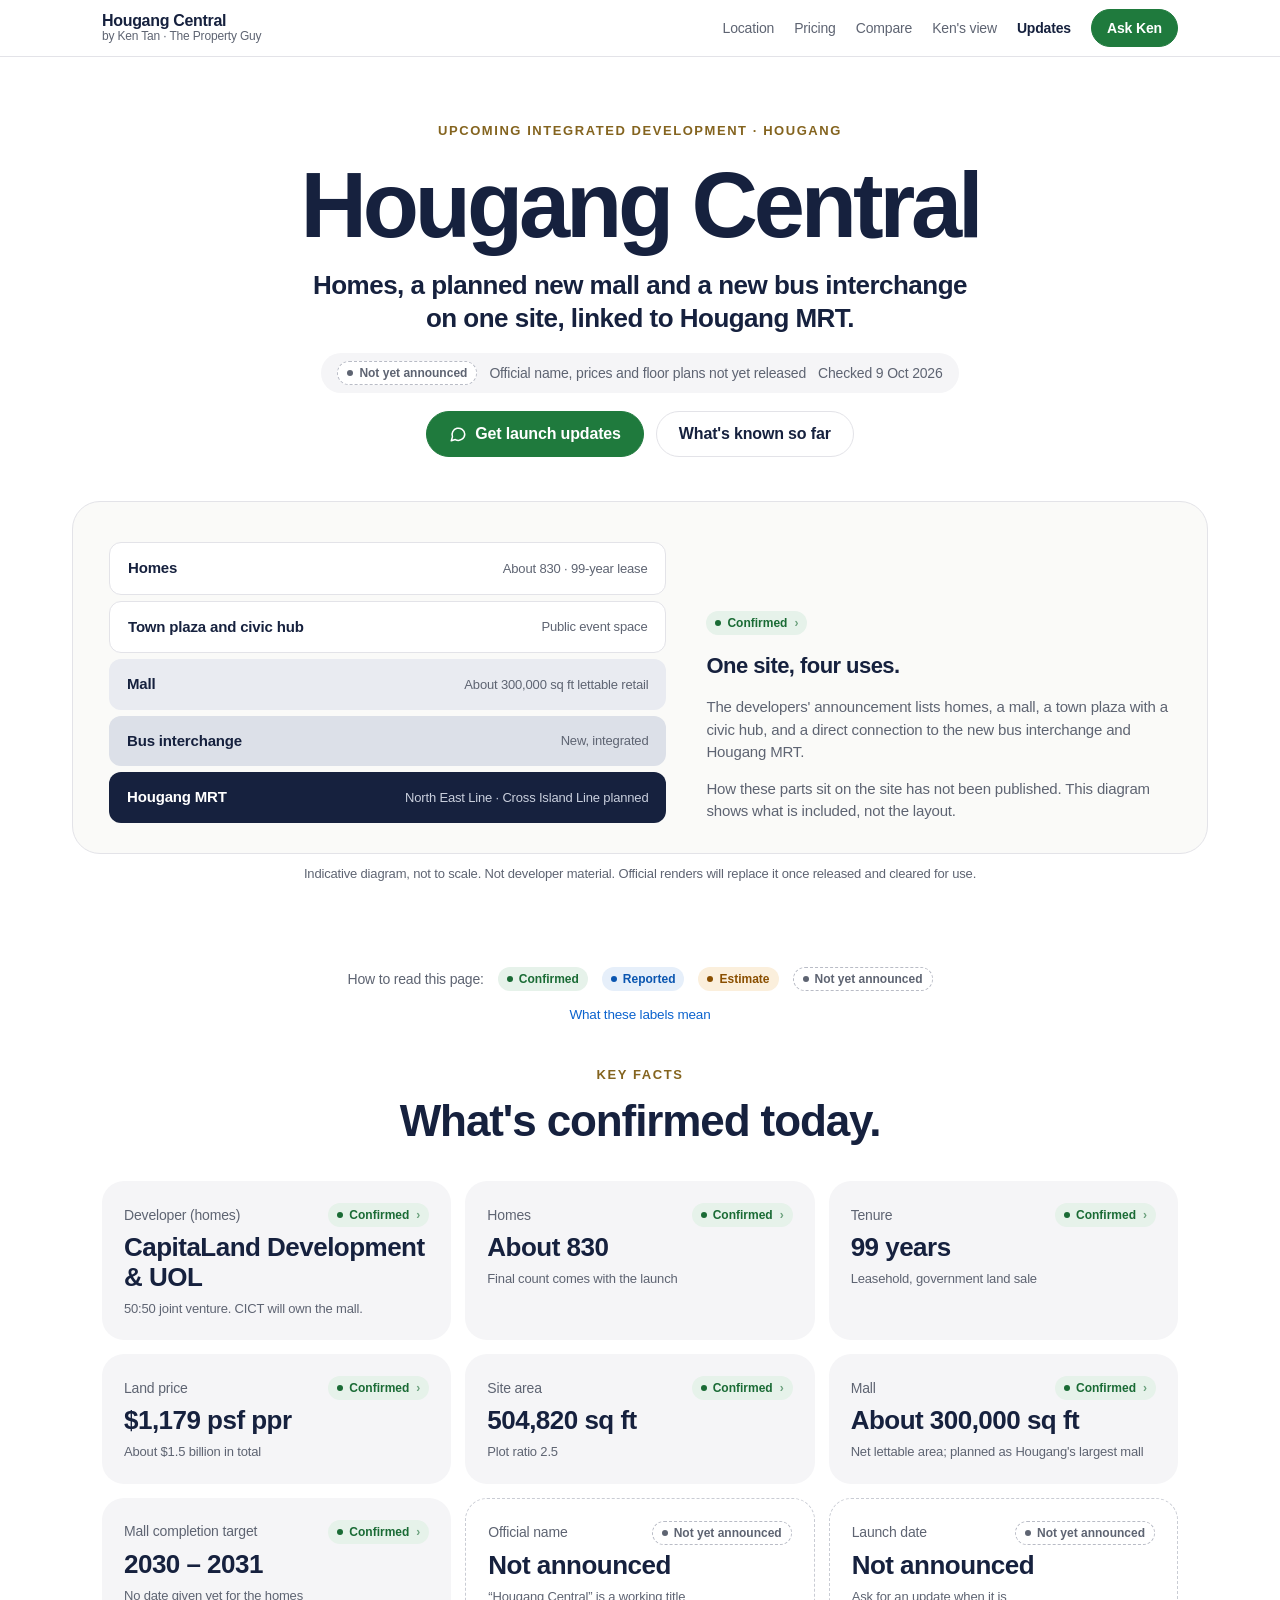
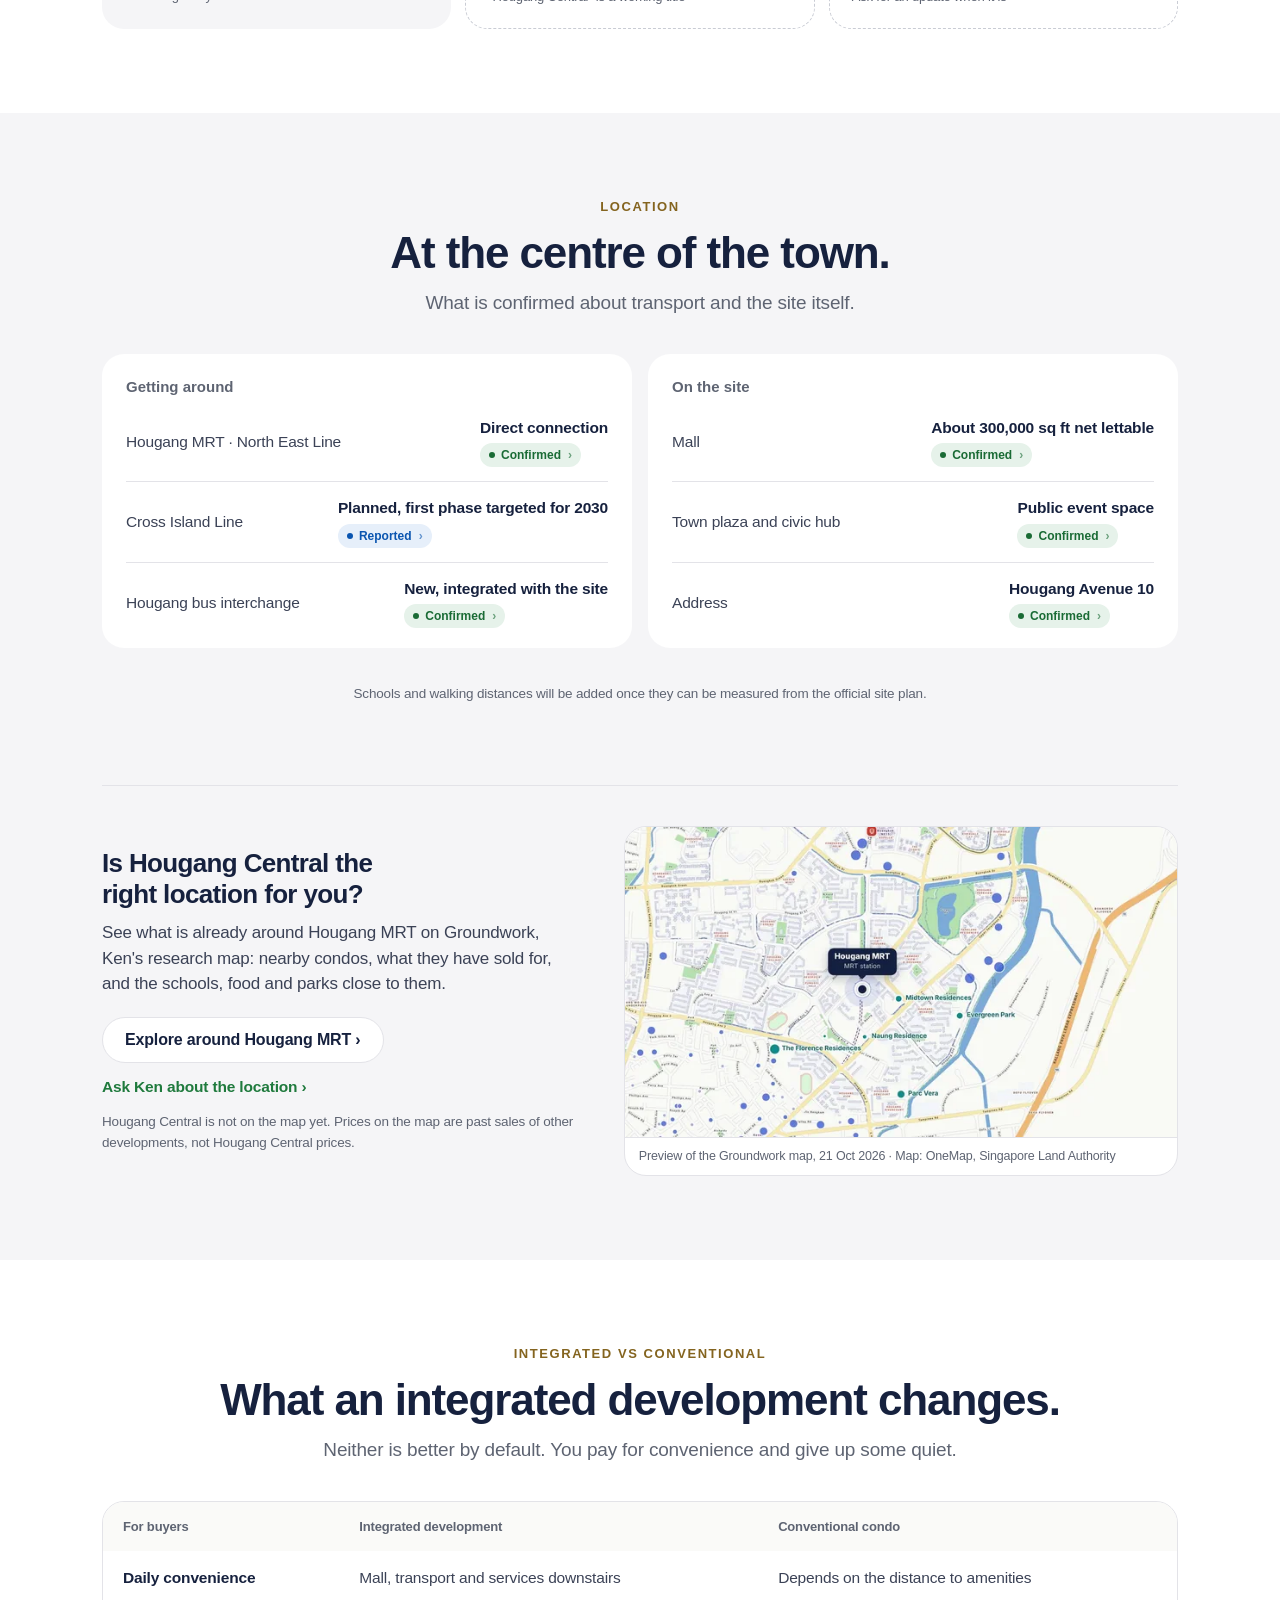
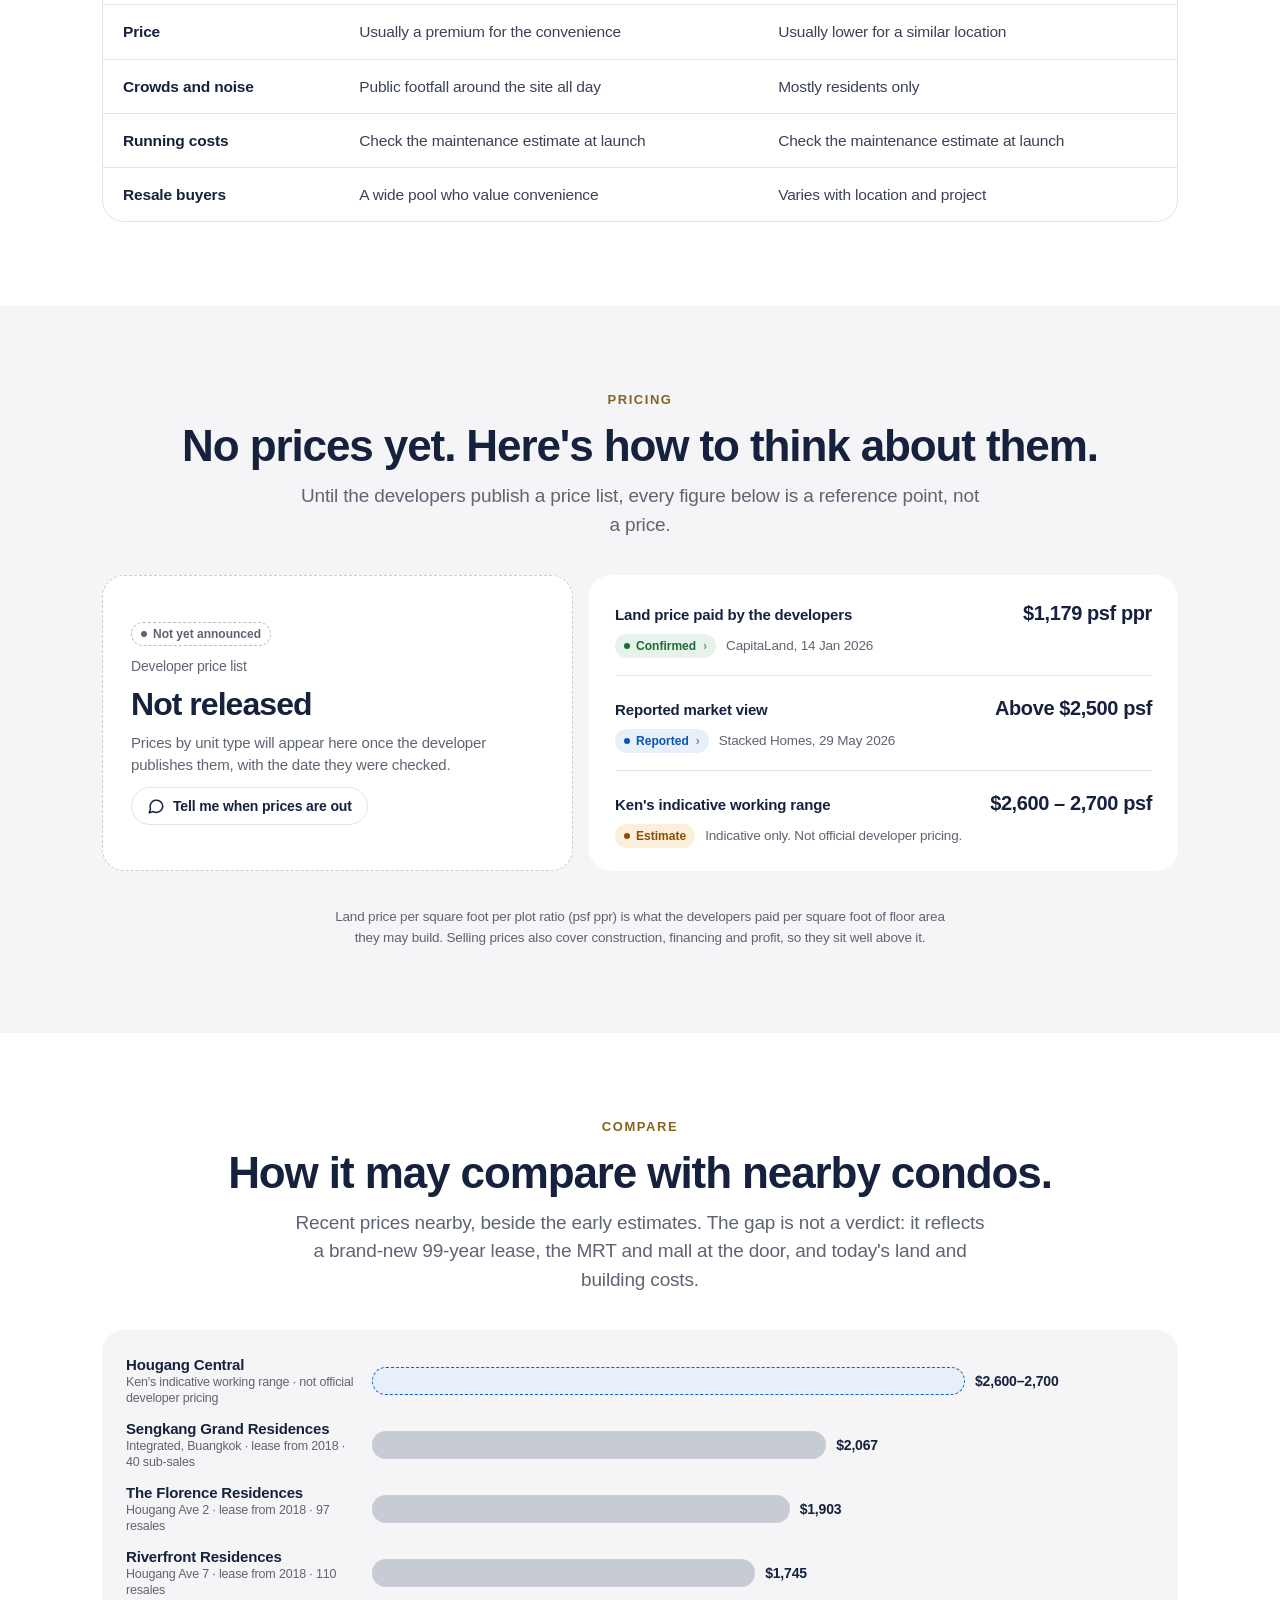
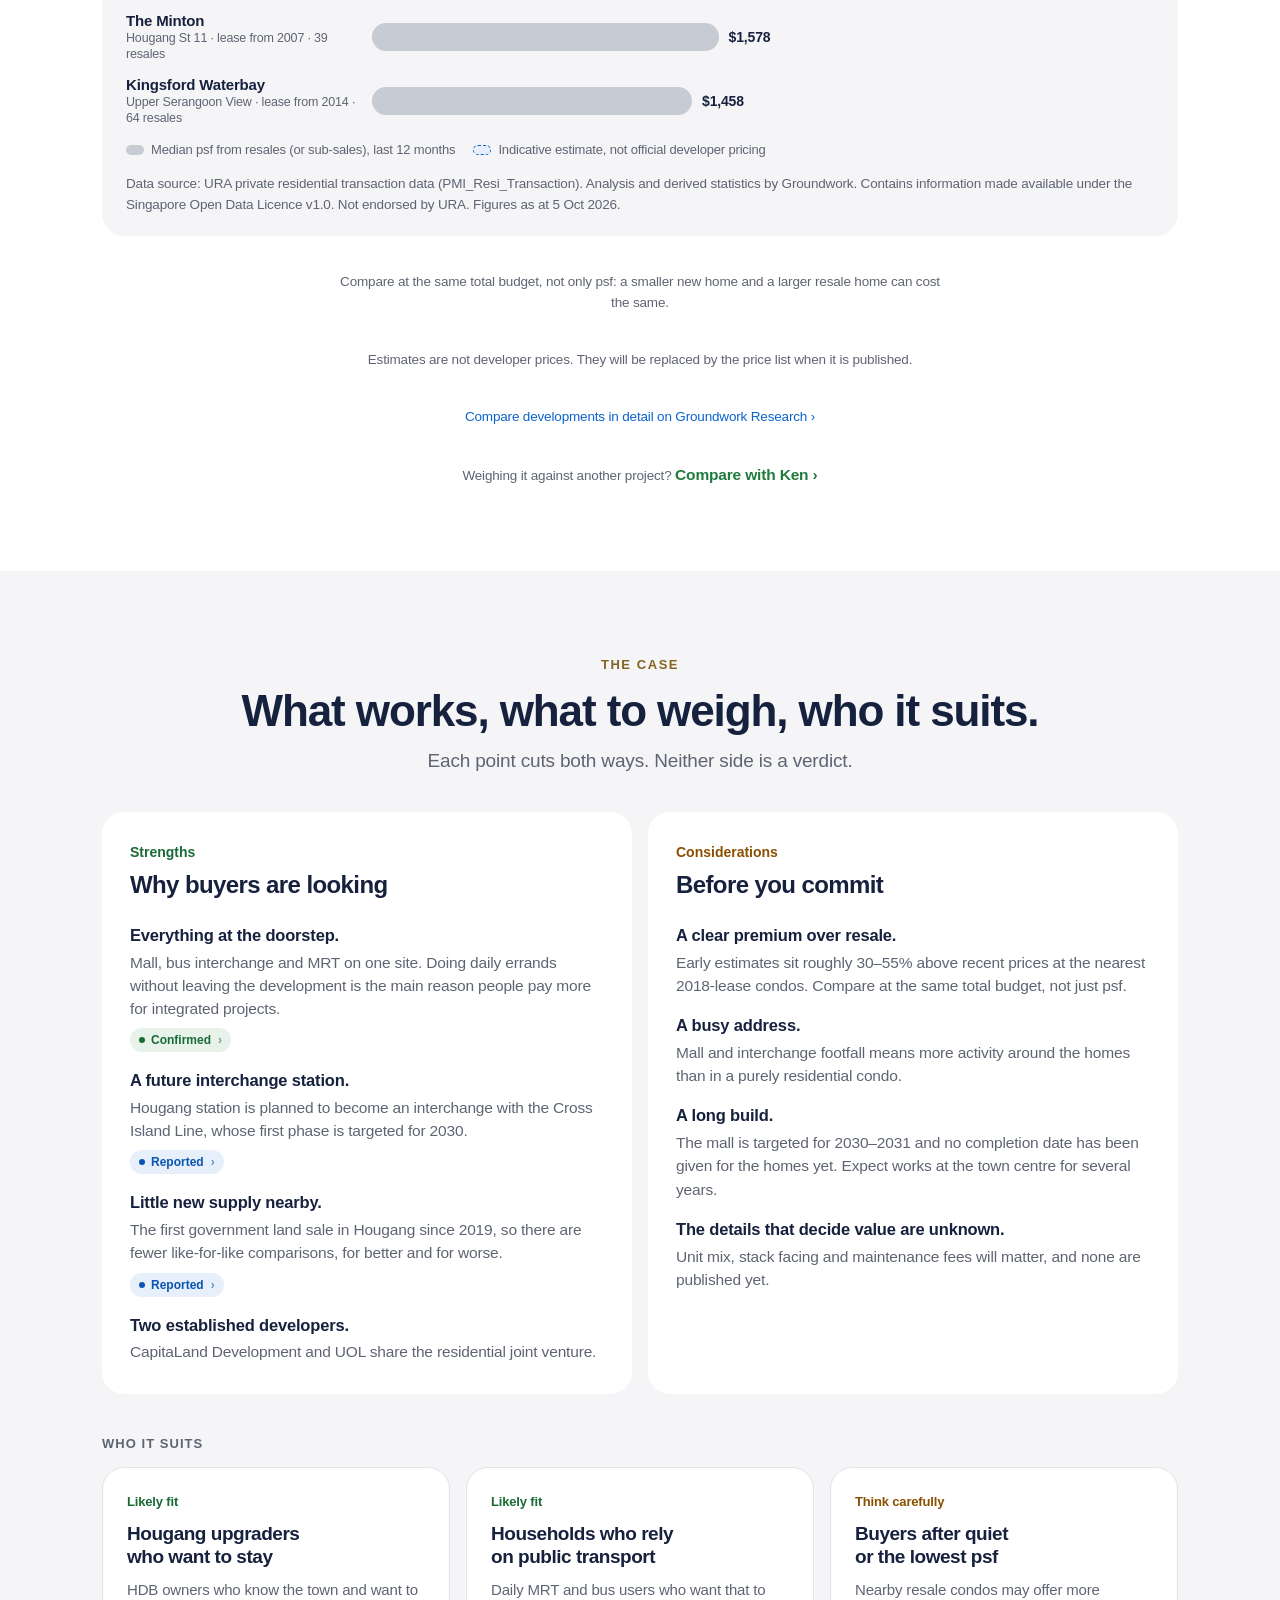
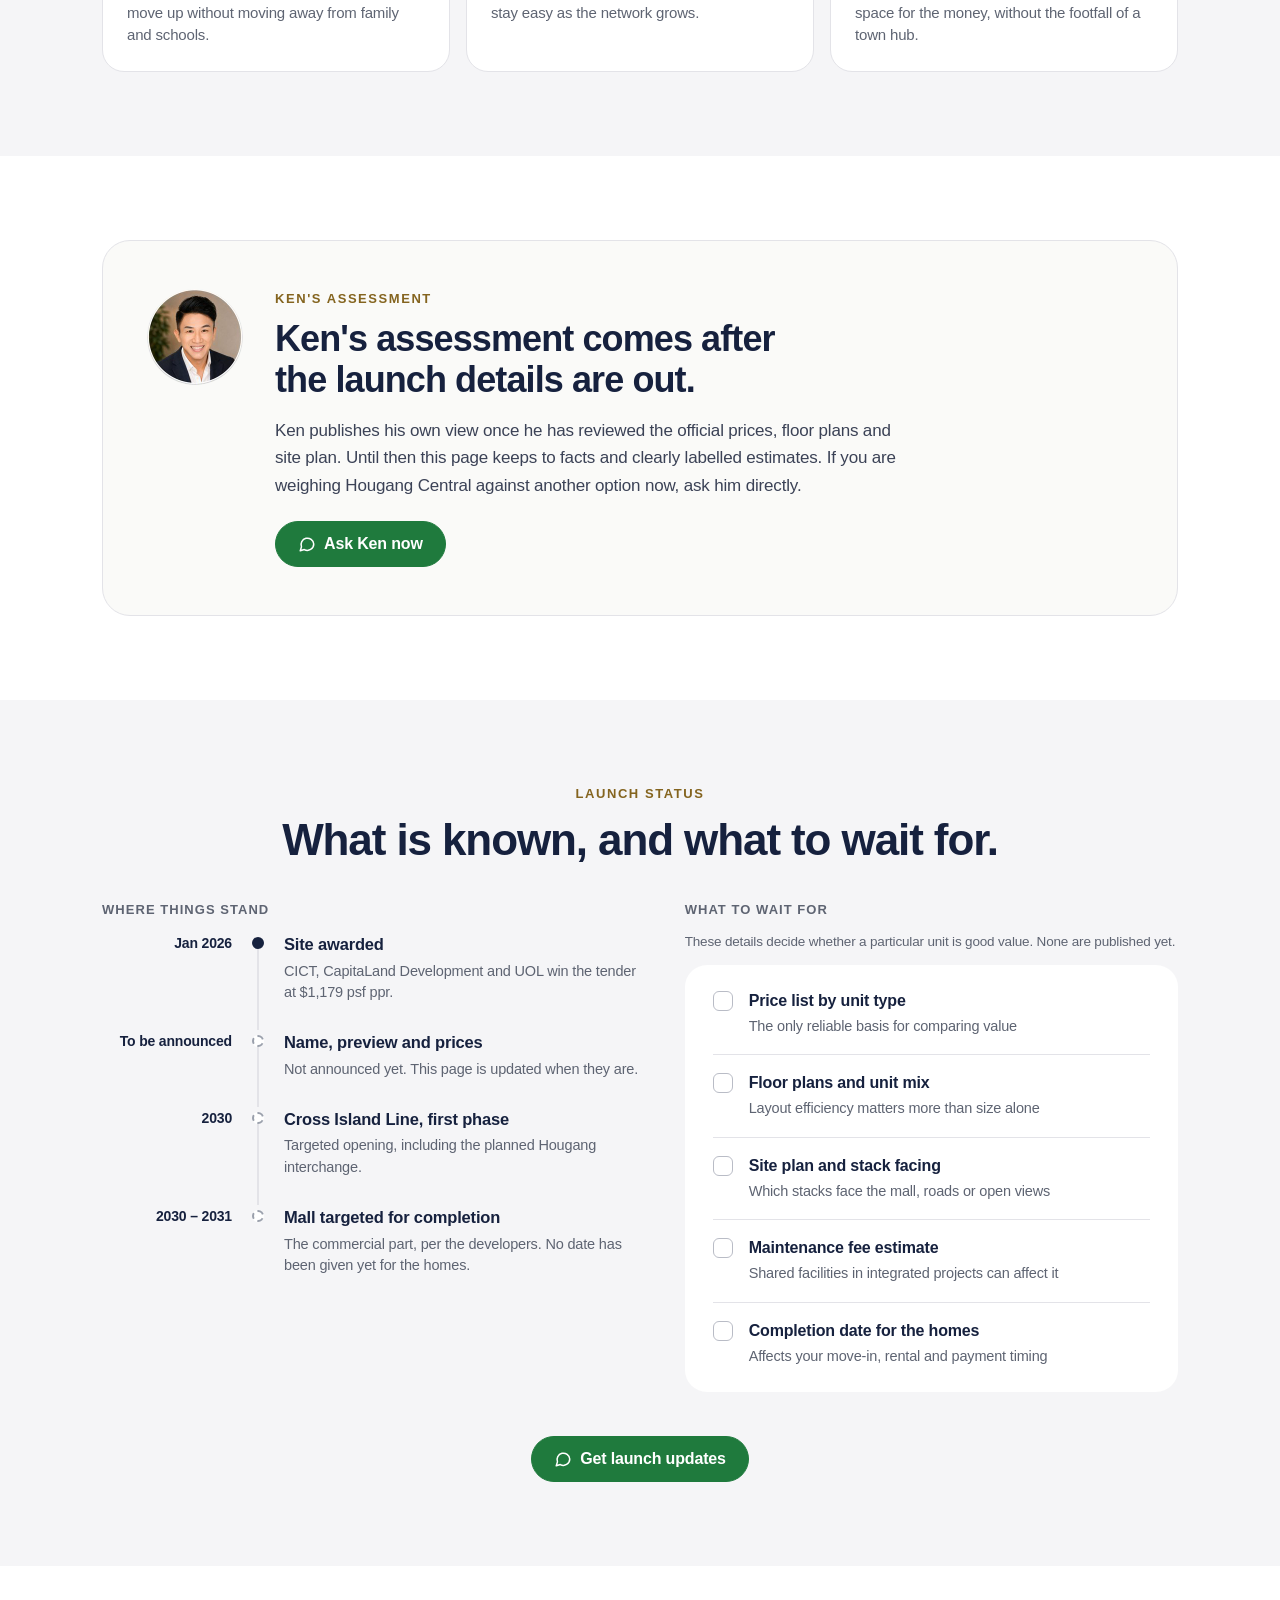
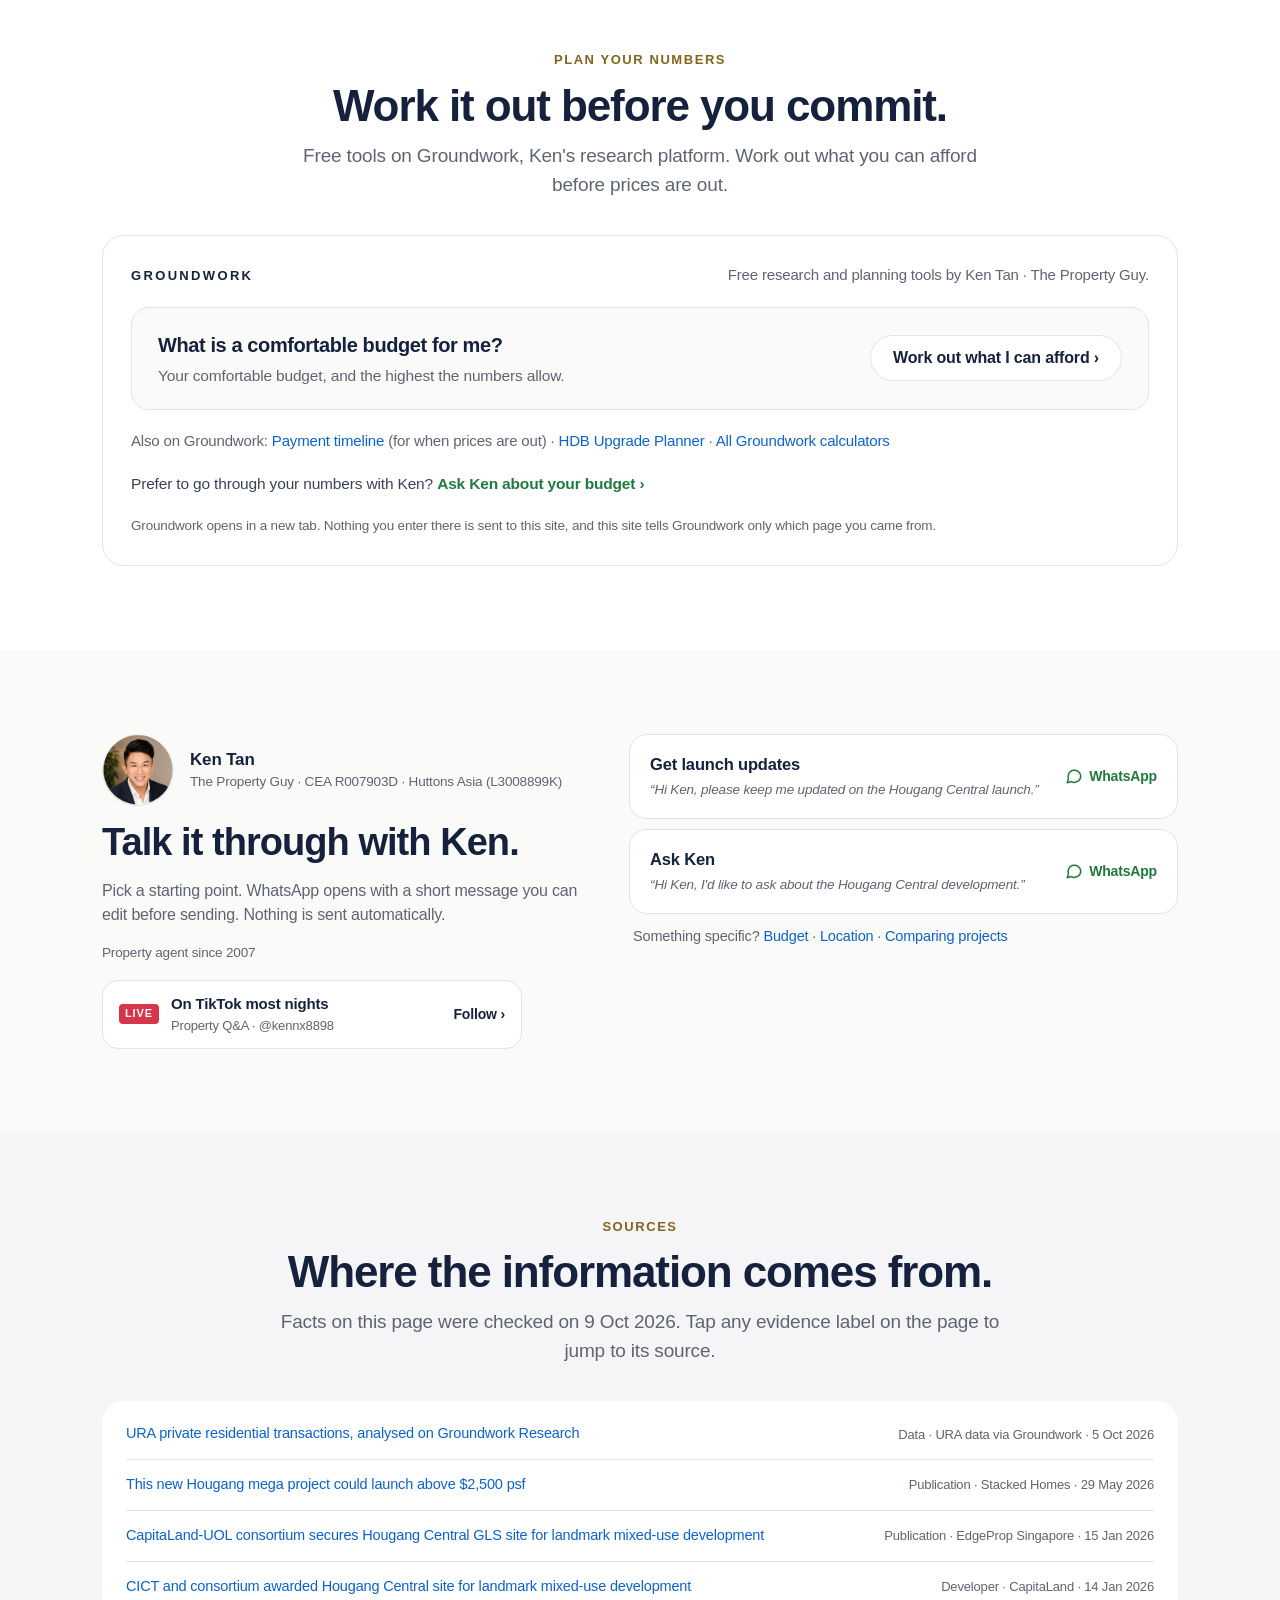
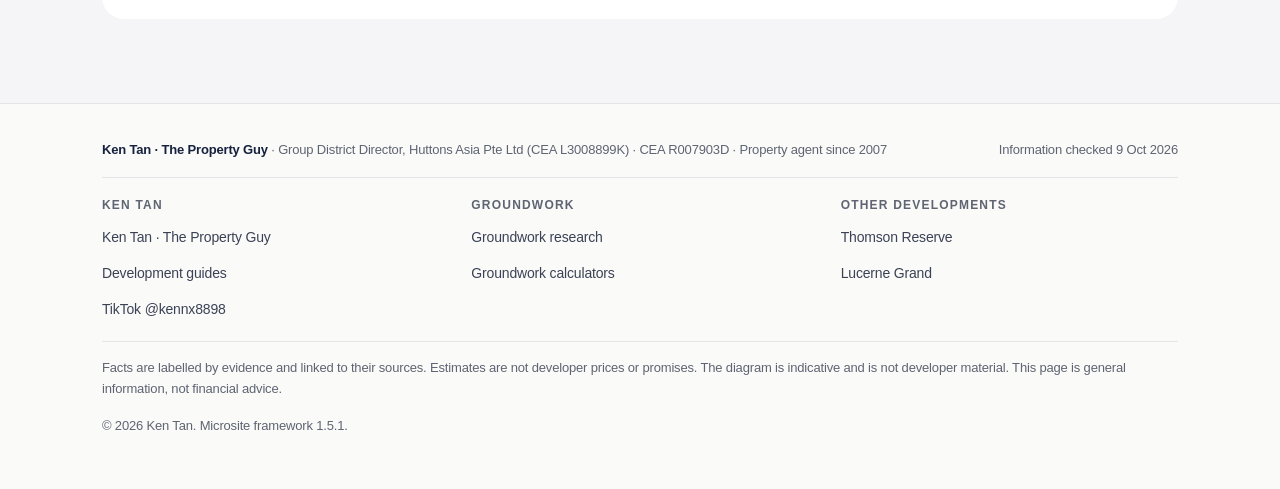
==== commit eeca289b: "Add files via upload" ====
--- a/index.html
+++ b/index.html
@@ -1 +1 @@
-<!doctype html><html lang="en-SG"><head><meta charset="utf-8"><meta name="viewport" content="width=device-width, initial-scale=1, viewport-fit=cover"><title>Hougang Central Integrated Development: Facts &amp; Price Outlook</title><meta name="description" content="Hougang Central by CapitaLand and UOL: about 830 homes linked to Hougang MRT. Confirmed facts, early price estimates and nearby condo prices, before launch."><meta name="theme-color" content="#FFFFFF"><meta name="color-scheme" content="light"><meta name="format-detection" content="telephone=no"><meta name="author" content="Ken Tan · The Property Guy"><link rel="icon" href="assets/favicon.svg" type="image/svg+xml"><link rel="canonical" href="https://hougangcentral.kentanthepropertyguy.com/"><meta property="og:type" content="website"><meta property="og:locale" content="en_SG"><meta property="og:site_name" content="Ken Tan · The Property Guy"><meta property="og:title" content="Hougang Central: what&#x27;s confirmed, what&#x27;s estimated, what to watch"><meta property="og:description" content="Hougang Central by CapitaLand and UOL: about 830 homes linked to Hougang MRT. Confirmed facts, early price estimates and nearby condo prices, before launch."><meta property="og:url" content="https://hougangcentral.kentanthepropertyguy.com/"><meta property="og:image" content="https://hougangcentral.kentanthepropertyguy.com/img/share-card.jpg"><meta property="og:image:width" content="1200"><meta property="og:image:height" content="630"><meta property="og:image:alt" content="Hougang Central — Ken Tan · The Property Guy"><meta name="twitter:card" content="summary_large_image"><link rel="stylesheet" href="assets/ms.1-5-0.css"><script type="application/ld+json">{"@context":"https://schema.org","@graph":[{"@type":"WebPage","name":"Hougang Central Integrated Development: Facts & Price Outlook","description":"Hougang Central by CapitaLand and UOL: about 830 homes linked to Hougang MRT. Confirmed facts, early price estimates and nearby condo prices, before launch.","inLanguage":"en-SG","dateModified":"2026-10-09","author":{"@id":"https://kentanthepropertyguy.com/#ken"},"publisher":{"@id":"https://kentanthepropertyguy.com/#ken"},"about":{"@type":"Place","name":"Hougang Central integrated development","address":{"@type":"PostalAddress","addressLocality":"Hougang","addressCountry":"SG","streetAddress":"Hougang Avenue 10"}},"url":"https://hougangcentral.kentanthepropertyguy.com/"},{"@type":"Person","@id":"https://kentanthepropertyguy.com/#ken","name":"Ken Tan","alternateName":"Ken Tan · The Property Guy","url":"https://kentanthepropertyguy.com/","jobTitle":"Group District Director","worksFor":{"@type":"RealEstateAgent","name":"Huttons Asia Pte Ltd"}},{"@type":"BreadcrumbList","itemListElement":[{"@type":"ListItem","position":1,"name":"Ken Tan · The Property Guy","item":"https://kentanthepropertyguy.com/"},{"@type":"ListItem","position":2,"name":"Hougang Central","item":"https://hougangcentral.kentanthepropertyguy.com/"}]}]}</script><script async src="https://www.googletagmanager.com/gtag/js?id=G-PGTYDENS24"></script><script>window.dataLayer=window.dataLayer||[];function gtag(){dataLayer.push(arguments);}gtag('js',new Date());gtag('config','G-PGTYDENS24',{project_name:'hougang-central'});</script><script>!function(f,b,e,v,n,t,s){if(f.fbq)return;n=f.fbq=function(){n.callMethod?n.callMethod.apply(n,arguments):n.queue.push(arguments)};if(!f._fbq)f._fbq=n;n.push=n;n.loaded=!0;n.version='2.0';n.queue=[];t=b.createElement(e);t.async=!0;t.src=v;s=b.getElementsByTagName(e)[0];s.parentNode.insertBefore(t,s)}(window,document,'script','https://connect.facebook.net/en_US/fbevents.js');fbq('init','525622514314902');fbq('track','PageView');</script></head><body><a class="skip" href="#main">Skip to content</a><header class="hdr"><div class="wrap bar"><a class="brand" href="#top"><b>Hougang Central</b><span>by Ken Tan · The Property Guy</span></a><nav class="links" aria-label="Sections"><a href="#location">Location</a><a href="#pricing">Pricing</a><a href="#compare">Compare</a><a href="#assessment">Ken&#x27;s view</a><a href="#updates">Updates</a><a class="btn wa sm" href="https://wa.me/6590908898?text=Hi%20Ken%2C%20I%27d%20like%20to%20ask%20about%20the%20Hougang%20Central%20development.%20%28Ref%20HGC-ASK%29" target="_blank" rel="noopener" data-wa="ask" data-placement="header">Ask Ken</a></nav></div><nav class="chips" aria-label="Jump to section"><a href="#location">Location</a><a href="#pricing">Pricing</a><a href="#compare">Compare</a><a href="#assessment">Ken&#x27;s view</a><a href="#updates">Updates</a><a href="#ask" class="wa-chip">Ask Ken</a></nav></header><main id="main"><header class="hero" id="top"><div class="wrap"><p class="kicker">Upcoming integrated development · Hougang</p><h1>Hougang Central</h1><p class="sub">Homes, a planned new mall and a new bus interchange on one site, linked to Hougang MRT.</p><p class="status"><span class="ev ev-n">Not yet announced</span><span>Official name, prices and floor plans not yet released</span><span class="ck">Checked 9 Oct 2026</span></p><div class="ctas stackm"><a class="btn wa" href="https://wa.me/6590908898?text=Hi%20Ken%2C%20please%20keep%20me%20updated%20on%20the%20Hougang%20Central%20launch.%20%28Ref%20HGC-UPDATES%29" target="_blank" rel="noopener" data-wa="updates" data-placement="hero"><svg width="18" height="18" viewBox="0 0 24 24" fill="none" stroke="currentColor" stroke-width="2" stroke-linecap="round" stroke-linejoin="round" aria-hidden="true" focusable="false"><path d="M21 12a8.5 8.5 0 0 1-12.6 7.4L3 21l1.6-5.2A8.5 8.5 0 1 1 21 12z"/></svg>Get launch updates</a><a class="btn" href="#overview">What&#x27;s known so far</a></div></div><div class="hero-media"><div class="scheme"><ul class="layers" aria-label="Parts of the development, as announced. Not a layout."><li class="l-top"><b>Homes</b><span>About 830 · 99-year lease</span></li><li class="l-top"><b>Town plaza and civic hub</b><span>Public event space</span></li><li class="l-default"><b>Mall</b><span>About 300,000 sq ft lettable retail</span></li><li class="l-mid"><b>Bus interchange</b><span>New, integrated</span></li><li class="l-base"><b>Hougang MRT</b><span>North East Line · Cross Island Line planned</span></li></ul><div class="scheme-side"><a class="ev ev-c" href="#src-capitaland-2026-01" title="Source: CapitaLand, 14 Jan 2026" aria-label="Confirmed: Source: CapitaLand, 14 Jan 2026">Confirmed</a><h2 style="font-size:22px">One site, four uses.</h2><p>The developers&#x27; announcement lists homes, a mall, a town plaza with a civic hub, and a direct connection to the new bus interchange and Hougang MRT.</p><p>How these parts sit on the site has not been published. This diagram shows what is included, not the layout.</p></div></div><p class="cap">Indicative diagram, not to scale. Not developer material. Official renders will replace it once released and cleared for use.</p></div></header><section class="band " id="overview" aria-labelledby="h-overview"><div class="wrap"><div class="legend" role="note"><span>How to read this page:</span><span class="ev ev-c">Confirmed</span><span class="ev ev-r">Reported</span><span class="ev ev-e">Estimate</span><span class="ev ev-n">Not yet announced</span><details><summary>What these labels mean</summary><dl><dt><span class="ev ev-c">Confirmed</span></dt><dd>From the developer, a government agency or an official announcement.</dd><dt><span class="ev ev-r">Reported</span></dt><dd>From a credible named publication. Linked in Sources.</dd><dt><span class="ev ev-e">Estimate</span></dt><dd>A market or working estimate. Not a developer price or a promise.</dd><dt><span class="ev ev-n">Not yet announced</span></dt><dd>Not published yet. Shown so you know it is missing, not overlooked.</dd></dl></details></div><div class="head"><p class="kicker">Key facts</p><h2 id="h-overview">What&#x27;s confirmed today.</h2></div><div class="facts"><div class="fact"><div class="top"><span class="lb">Developer (homes)</span><a class="ev ev-c" href="#src-capitaland-2026-01" title="Source: CapitaLand, 14 Jan 2026" aria-label="Confirmed: Source: CapitaLand, 14 Jan 2026">Confirmed</a></div><p class="v">CapitaLand Development &amp; UOL</p><p class="n">50:50 joint venture. CICT will own the mall.</p></div><div class="fact"><div class="top"><span class="lb">Homes</span><a class="ev ev-c" href="#src-capitaland-2026-01" title="Source: CapitaLand, 14 Jan 2026" aria-label="Confirmed: Source: CapitaLand, 14 Jan 2026">Confirmed</a></div><p class="v">About 830</p><p class="n">Final count comes with the launch</p></div><div class="fact"><div class="top"><span class="lb">Tenure</span><a class="ev ev-c" href="#src-capitaland-2026-01" title="Source: CapitaLand, 14 Jan 2026" aria-label="Confirmed: Source: CapitaLand, 14 Jan 2026">Confirmed</a></div><p class="v">99 years</p><p class="n">Leasehold, government land sale</p></div><div class="fact"><div class="top"><span class="lb">Land price</span><a class="ev ev-c" href="#src-capitaland-2026-01" title="Source: CapitaLand, 14 Jan 2026" aria-label="Confirmed: Source: CapitaLand, 14 Jan 2026">Confirmed</a></div><p class="v">$1,179 psf ppr</p><p class="n">About $1.5 billion in total</p></div><div class="fact"><div class="top"><span class="lb">Site area</span><a class="ev ev-c" href="#src-capitaland-2026-01" title="Source: CapitaLand, 14 Jan 2026" aria-label="Confirmed: Source: CapitaLand, 14 Jan 2026">Confirmed</a></div><p class="v">504,820 sq ft</p><p class="n">Plot ratio 2.5</p></div><div class="fact"><div class="top"><span class="lb">Mall</span><a class="ev ev-c" href="#src-capitaland-2026-01" title="Source: CapitaLand, 14 Jan 2026" aria-label="Confirmed: Source: CapitaLand, 14 Jan 2026">Confirmed</a></div><p class="v">About 300,000 sq ft</p><p class="n">Net lettable area; planned as Hougang&#x27;s largest mall</p></div><div class="fact"><div class="top"><span class="lb">Mall completion target</span><a class="ev ev-c" href="#src-capitaland-2026-01" title="Source: CapitaLand, 14 Jan 2026" aria-label="Confirmed: Source: CapitaLand, 14 Jan 2026">Confirmed</a></div><p class="v">2030 – 2031</p><p class="n">No date given yet for the homes</p></div><div class="fact pending"><div class="top"><span class="lb">Official name</span><span class="ev ev-n">Not yet announced</span></div><p class="v">Not announced</p><p class="n">“Hougang Central” is a working title</p></div><div class="fact pending"><div class="top"><span class="lb">Launch date</span><span class="ev ev-n">Not yet announced</span></div><p class="v">Not announced</p><p class="n">Ask for an update when it is</p></div></div></div></section><section class="band grey" id="location" aria-labelledby="h-location"><div class="wrap"><div class="head"><p class="kicker">Location</p><h2 id="h-location">At the centre of the town.</h2><p class="lede">What is confirmed about transport and the site itself.</p></div><div class="locs"><div class="loc"><h3>Getting around</h3><div><span>Hougang MRT · North East Line</span><span>Direct connection<a class="ev ev-c" href="#src-capitaland-2026-01" title="Source: CapitaLand, 14 Jan 2026" aria-label="Confirmed: Source: CapitaLand, 14 Jan 2026">Confirmed</a></span></div><div><span>Cross Island Line</span><span>Planned, first phase targeted for 2030<a class="ev ev-r" href="#src-stacked-2026-05" title="Source: Stacked Homes, 29 May 2026" aria-label="Reported: Source: Stacked Homes, 29 May 2026">Reported</a></span></div><div><span>Hougang bus interchange</span><span>New, integrated with the site<a class="ev ev-c" href="#src-capitaland-2026-01" title="Source: CapitaLand, 14 Jan 2026" aria-label="Confirmed: Source: CapitaLand, 14 Jan 2026">Confirmed</a></span></div></div><div class="loc"><h3>On the site</h3><div><span>Mall</span><span>About 300,000 sq ft net lettable<a class="ev ev-c" href="#src-capitaland-2026-01" title="Source: CapitaLand, 14 Jan 2026" aria-label="Confirmed: Source: CapitaLand, 14 Jan 2026">Confirmed</a></span></div><div><span>Town plaza and civic hub</span><span>Public event space<a class="ev ev-c" href="#src-capitaland-2026-01" title="Source: CapitaLand, 14 Jan 2026" aria-label="Confirmed: Source: CapitaLand, 14 Jan 2026">Confirmed</a></span></div><div><span>Address</span><span>Hougang Avenue 10<a class="ev ev-c" href="#src-capitaland-2026-01" title="Source: CapitaLand, 14 Jan 2026" aria-label="Confirmed: Source: CapitaLand, 14 Jan 2026">Confirmed</a></span></div></div></div><p class="fine c">Schools and walking distances will be added once they can be measured from the official site plan.</p><div class="lr" aria-labelledby="h-location-research"><div class="lr-t"><h3 id="h-location-research">Is Hougang Central the right location for you?</h3><p>See what is already around Hougang MRT on Groundwork, Ken&#x27;s research map: nearby condos, what they have sold for, and the schools, food and parks close to them.</p></div><a class="lr-map" href="https://tools.kentanthepropertyguy.com/research/map/#pl=mrt%3AHougang%20MRT" data-gw="map-preview" target="_blank" rel="noopener" aria-label="Explore around Hougang MRT (opens Groundwork in a new tab)"><img src="img/hougang-mrt-map-preview-031014d9-1200.webp" srcset="img/hougang-mrt-map-preview-031014d9-640.webp 640w, img/hougang-mrt-map-preview-031014d9-1080.webp 1080w, img/hougang-mrt-map-preview-031014d9-1200.webp 1200w" sizes="(max-width: 820px) 92vw, 600px" width="1200" height="675" alt="Groundwork map centred on Hougang MRT, with nearby private developments such as Midtown Residences, Naung Residence and The Florence Residences marked" loading="lazy" decoding="async"><span class="lr-cap">Preview of the Groundwork map, 21 Oct 2026 · Map: OneMap, Singapore Land Authority</span></a><div class="lr-a"><div class="lr-act"><a class="btn" href="https://tools.kentanthepropertyguy.com/research/map/#pl=mrt%3AHougang%20MRT" data-gw="map" target="_blank" rel="noopener">Explore around Hougang MRT ›<span class="sr"> (opens in a new tab)</span></a><a class="lr-wa" href="https://wa.me/6590908898?text=Hi%20Ken%2C%20I%27m%20looking%20at%20Hougang%20Central%20and%20would%20like%20to%20talk%20through%20whether%20the%20location%20suits%20me.%20%28Ref%20HGC-LOCATION%29" target="_blank" rel="noopener" data-wa="location" data-placement="location-research">Ask Ken about the location ›</a></div><p class="fine">Hougang Central is not on the map yet. Prices on the map are past sales of other developments, not Hougang Central prices.</p></div></div></div></section><section class="band " id="compare-table" aria-labelledby="h-compare-table"><div class="wrap"><div class="head"><p class="kicker">Integrated vs conventional</p><h2 id="h-compare-table">What an integrated development changes.</h2><p class="lede">Neither is better by default. You pay for convenience and give up some quiet.</p></div><div class="tbl cmp"><table><caption class="sr">What an integrated development changes.</caption><thead><tr><th scope="col">For buyers</th><th scope="col">Integrated development</th><th scope="col">Conventional condo</th></tr></thead><tbody><tr><th scope="row">Daily convenience</th><td>Mall, transport and services downstairs</td><td>Depends on the distance to amenities</td></tr><tr><th scope="row">Price</th><td>Usually a premium for the convenience</td><td>Usually lower for a similar location</td></tr><tr><th scope="row">Crowds and noise</th><td>Public footfall around the site all day</td><td>Mostly residents only</td></tr><tr><th scope="row">Running costs</th><td>Check the maintenance estimate at launch</td><td>Check the maintenance estimate at launch</td></tr><tr><th scope="row">Resale buyers</th><td>A wide pool who value convenience</td><td>Varies with location and project</td></tr></tbody></table></div></div></section><section class="band grey" id="pricing" aria-labelledby="h-pricing"><div class="wrap"><div class="head"><p class="kicker">Pricing</p><h2 id="h-pricing">No prices yet. Here&#x27;s how to think about them.</h2><p class="lede">Until the developers publish a price list, every figure below is a reference point, not a price.</p></div><div class="pricing"><div class="pbig"><span class="ev ev-n">Not yet announced</span><span class="lb">Developer price list</span><b>Not released</b><p>Prices by unit type will appear here once the developer publishes them, with the date they were checked.</p><p><a class="btn sm" href="https://wa.me/6590908898?text=Hi%20Ken%2C%20please%20keep%20me%20updated%20on%20the%20Hougang%20Central%20launch.%20%28Ref%20HGC-UPDATES%29" target="_blank" rel="noopener" data-wa="updates" data-placement="pricing-pending"><svg width="18" height="18" viewBox="0 0 24 24" fill="none" stroke="currentColor" stroke-width="2" stroke-linecap="round" stroke-linejoin="round" aria-hidden="true" focusable="false"><path d="M21 12a8.5 8.5 0 0 1-12.6 7.4L3 21l1.6-5.2A8.5 8.5 0 1 1 21 12z"/></svg>Tell me when prices are out</a></p></div><div class="prows"><div class="prow"><span class="k">Land price paid by the developers</span><span class="v">$1,179 psf ppr</span><span class="d"><a class="ev ev-c" href="#src-capitaland-2026-01" title="Source: CapitaLand, 14 Jan 2026" aria-label="Confirmed: Source: CapitaLand, 14 Jan 2026">Confirmed</a>CapitaLand, 14 Jan 2026</span></div><div class="prow"><span class="k">Reported market view</span><span class="v">Above $2,500 psf</span><span class="d"><a class="ev ev-r" href="#src-stacked-2026-05" title="Source: Stacked Homes, 29 May 2026" aria-label="Reported: Source: Stacked Homes, 29 May 2026">Reported</a>Stacked Homes, 29 May 2026</span></div><div class="prow"><span class="k">Ken&#x27;s indicative working range</span><span class="v">$2,600 – 2,700 psf</span><span class="d"><span class="ev ev-e" title="Basis: Ken Tan&#x27;s preliminary planning estimate from the land price; not official developer pricing">Estimate</span>Indicative only. Not official developer pricing.</span></div></div></div><p class="fine c">Land price per square foot per plot ratio (psf ppr) is what the developers paid per square foot of floor area they may build. Selling prices also cover construction, financing and profit, so they sit well above it.</p></div></section><section class="band " id="compare" aria-labelledby="h-compare"><div class="wrap"><div class="head"><p class="kicker">Compare</p><h2 id="h-compare">How it may compare with nearby condos.</h2><p class="lede">Recent prices nearby, beside the early estimates. The gap is not a verdict: it reflects a brand-new 99-year lease, the MRT and mall at the door, and today&#x27;s land and building costs.</p></div><figure class="bars" style="margin:0"><figcaption class="sr">Median price per square foot, Oct 2025 to Sep 2026</figcaption><div class="brow"><span class="n">Hougang Central<small>Ken&#x27;s indicative working range · not official developer pricing</small></span><span class="track"><i class="est" style="width:89.3%"></i><span style="left:89.3%">$2,600–2,700</span></span></div><div class="brow"><span class="n">Sengkang Grand Residences<small>Integrated, Buangkok · lease from 2018 · 40 sub-sales</small></span><span class="track"><i class="" style="width:68.4%"></i><span style="left:68.4%">$2,067</span></span></div><div class="brow"><span class="n">The Florence Residences<small>Hougang Ave 2 · lease from 2018 · 97 resales</small></span><span class="track"><i class="" style="width:62.9%"></i><span style="left:62.9%">$1,903</span></span></div><div class="brow"><span class="n">Riverfront Residences<small>Hougang Ave 7 · lease from 2018 · 110 resales</small></span><span class="track"><i class="" style="width:57.7%"></i><span style="left:57.7%">$1,745</span></span></div><div class="brow"><span class="n">The Minton<small>Hougang St 11 · lease from 2007 · 39 resales</small></span><span class="track"><i class="" style="width:52.2%"></i><span style="left:52.2%">$1,578</span></span></div><div class="brow"><span class="n">Kingsford Waterbay<small>Upper Serangoon View · lease from 2014 · 64 resales</small></span><span class="track"><i class="" style="width:48.2%"></i><span style="left:48.2%">$1,458</span></span></div><div class="bkey"><span><i></i>Median psf from resales (or sub-sales), last 12 months</span><span><i class="est"></i>Indicative estimate, not official developer pricing</span></div><p class="fine">Data source: URA private residential transaction data (PMI_Resi_Transaction). Analysis and derived statistics by Groundwork. Contains information made available under the Singapore Open Data Licence v1.0. Not endorsed by URA. Figures as at 5 Oct 2026.</p></figure><p class="fine c">Compare at the same total budget, not only psf: a smaller new home and a larger resale home can cost the same.</p><p class="fine c">Estimates are not developer prices. They will be replaced by the price list when it is published.</p><p class="fine c"><a href="https://tools.kentanthepropertyguy.com/research/" data-gw="research" target="_blank" rel="noopener">Compare developments in detail on Groundwork Research ›</a></p><p class="fine c">Weighing it against another project? <a class="lr-wa" href="https://wa.me/6590908898?text=Hi%20Ken%2C%20I%27d%20like%20to%20compare%20Hougang%20Central%20with%20another%20development.%20%28Ref%20HGC-COMPARE%29" target="_blank" rel="noopener" data-wa="compare" data-placement="compare">Compare with Ken ›</a></p></div></section><section class="band grey" id="case" aria-labelledby="h-case"><div class="wrap"><div class="head"><p class="kicker">The case</p><h2 id="h-case">What works, what to weigh, who it suits.</h2><p class="lede">Each point cuts both ways. Neither side is a verdict.</p></div><div class="cols"><div class="col pro"><h3><span>Strengths</span>Why buyers are looking</h3><ul class="pts"><li><strong>Everything at the doorstep.</strong>Mall, bus interchange and MRT on one site. Doing daily errands without leaving the development is the main reason people pay more for integrated projects.<span class="pt-ev"><a class="ev ev-c" href="#src-capitaland-2026-01" title="Source: CapitaLand, 14 Jan 2026" aria-label="Confirmed: Source: CapitaLand, 14 Jan 2026">Confirmed</a></span></li><li><strong>A future interchange station.</strong>Hougang station is planned to become an interchange with the Cross Island Line, whose first phase is targeted for 2030.<span class="pt-ev"><a class="ev ev-r" href="#src-stacked-2026-05" title="Source: Stacked Homes, 29 May 2026" aria-label="Reported: Source: Stacked Homes, 29 May 2026">Reported</a></span></li><li><strong>Little new supply nearby.</strong>The first government land sale in Hougang since 2019, so there are fewer like-for-like comparisons, for better and for worse.<span class="pt-ev"><a class="ev ev-r" href="#src-edgeprop-2026-01" title="Source: EdgeProp Singapore, 15 Jan 2026" aria-label="Reported: Source: EdgeProp Singapore, 15 Jan 2026">Reported</a></span></li><li><strong>Two established developers.</strong>CapitaLand Development and UOL share the residential joint venture.</li></ul></div><div class="col con"><h3><span>Considerations</span>Before you commit</h3><ul class="pts"><li><strong>A clear premium over resale.</strong>Early estimates sit roughly 30–55% above recent prices at the nearest 2018-lease condos. Compare at the same total budget, not just psf.</li><li><strong>A busy address.</strong>Mall and interchange footfall means more activity around the homes than in a purely residential condo.</li><li><strong>A long build.</strong>The mall is targeted for 2030–2031 and no completion date has been given for the homes yet. Expect works at the town centre for several years.</li><li><strong>The details that decide value are unknown.</strong>Unit mix, stack facing and maintenance fees will matter, and none are published yet.</li></ul></div></div><div class="fitwrap"><h3 class="gw-g sub">Who it suits</h3><div class="fits"><article class="fit yes"><p class="fl">Likely fit</p><h3>Hougang upgraders who want to stay</h3><p>HDB owners who know the town and want to move up without moving away from family and schools.</p></article><article class="fit yes"><p class="fl">Likely fit</p><h3>Households who rely on public transport</h3><p>Daily MRT and bus users who want that to stay easy as the network grows.</p></article><article class="fit maybe"><p class="fl">Think carefully</p><h3>Buyers after quiet or the lowest psf</h3><p>Nearby resale condos may offer more space for the money, without the footfall of a town hub.</p></article></div></div></div></section><section class="band " id="assessment" aria-labelledby="h-assessment"><div class="wrap"><div class="assess pending"><img src="img/ken-192.jpg" width="96" height="96" alt="Ken Tan" loading="lazy"><div><p class="kicker">Ken&#x27;s assessment</p><h2 id="h-assessment">Ken&#x27;s assessment comes after the launch details are out.</h2><div class="body"><p>Ken publishes his own view once he has reviewed the official prices, floor plans and site plan. Until then this page keeps to facts and clearly labelled estimates. If you are weighing Hougang Central against another option now, ask him directly.</p></div><div class="ctas"><a class="btn wa" href="https://wa.me/6590908898?text=Hi%20Ken%2C%20I%27d%20like%20to%20ask%20about%20the%20Hougang%20Central%20development.%20%28Ref%20HGC-ASK%29" target="_blank" rel="noopener" data-wa="ask" data-placement="assessment-pending"><svg width="18" height="18" viewBox="0 0 24 24" fill="none" stroke="currentColor" stroke-width="2" stroke-linecap="round" stroke-linejoin="round" aria-hidden="true" focusable="false"><path d="M21 12a8.5 8.5 0 0 1-12.6 7.4L3 21l1.6-5.2A8.5 8.5 0 1 1 21 12z"/></svg>Ask Ken now</a></div></div></div></div></section><section class="band grey" id="updates" aria-labelledby="h-updates"><div class="wrap"><div class="head"><p class="kicker">Launch status</p><h2 id="h-updates">What is known, and what to wait for.</h2></div><div class="upd"><div><h3 class="gw-g sub">Where things stand</h3><ol class="tl"><li><span class="when">Jan 2026</span><span class="rail" aria-hidden="true"><span class="dot"></span><span class="ln"></span></span><div class="what"><b>Site awarded</b><span>CICT, CapitaLand Development and UOL win the tender at $1,179 psf ppr.</span></div></li><li><span class="when">To be announced</span><span class="rail" aria-hidden="true"><span class="dot o"></span><span class="ln"></span></span><div class="what"><b>Name, preview and prices</b><span>Not announced yet. This page is updated when they are.</span></div></li><li><span class="when">2030</span><span class="rail" aria-hidden="true"><span class="dot o"></span><span class="ln"></span></span><div class="what"><b>Cross Island Line, first phase</b><span>Targeted opening, including the planned Hougang interchange.</span></div></li><li><span class="when">2030 – 2031</span><span class="rail" aria-hidden="true"><span class="dot o"></span><span class="ln"></span></span><div class="what"><b>Mall targeted for completion</b><span>The commercial part, per the developers. No date has been given yet for the homes.</span></div></li></ol></div><div><h3 class="gw-g sub">What to wait for</h3><p class="fine">These details decide whether a particular unit is good value. None are published yet.</p><ul class="watch"><li><span class="box" aria-hidden="true"></span><div><b>Price list by unit type</b><span class="d">The only reliable basis for comparing value</span></div></li><li><span class="box" aria-hidden="true"></span><div><b>Floor plans and unit mix</b><span class="d">Layout efficiency matters more than size alone</span></div></li><li><span class="box" aria-hidden="true"></span><div><b>Site plan and stack facing</b><span class="d">Which stacks face the mall, roads or open views</span></div></li><li><span class="box" aria-hidden="true"></span><div><b>Maintenance fee estimate</b><span class="d">Shared facilities in integrated projects can affect it</span></div></li><li><span class="box" aria-hidden="true"></span><div><b>Completion date for the homes</b><span class="d">Affects your move-in, rental and payment timing</span></div></li></ul></div></div><div class="ctas"><a class="btn wa" href="https://wa.me/6590908898?text=Hi%20Ken%2C%20please%20keep%20me%20updated%20on%20the%20Hougang%20Central%20launch.%20%28Ref%20HGC-UPDATES%29" target="_blank" rel="noopener" data-wa="updates" data-placement="updates"><svg width="18" height="18" viewBox="0 0 24 24" fill="none" stroke="currentColor" stroke-width="2" stroke-linecap="round" stroke-linejoin="round" aria-hidden="true" focusable="false"><path d="M21 12a8.5 8.5 0 0 1-12.6 7.4L3 21l1.6-5.2A8.5 8.5 0 1 1 21 12z"/></svg>Get launch updates</a></div></div></section><section class="band " id="groundwork" aria-labelledby="h-groundwork"><div class="wrap"><div class="head"><p class="kicker">Plan your numbers</p><h2 id="h-groundwork">Work it out before you commit.</h2><p class="lede">Free tools on Groundwork, Ken&#x27;s research platform. Work out what you can afford before prices are out.</p></div><div class="gw"><div class="gw-h"><span class="word">GROUNDWORK</span><p>Free research and planning tools by Ken Tan · The Property Guy.</p></div><a class="gw-lead" href="https://tools.kentanthepropertyguy.com/tools/planner/" data-gw="planner" target="_blank" rel="noopener"><span class="gl-t"><b>What is a comfortable budget for me?</b><span>Your comfortable budget, and the highest the numbers allow.</span></span><span class="btn">Work out what I can afford ›</span><span class="sr"> (opens in a new tab)</span></a><p class="gw-more"><span>Also on Groundwork:</span> <a href="https://tools.kentanthepropertyguy.com/tools/payment-planner/" data-gw="payment-planner" target="_blank" rel="noopener">Payment timeline<span class="sr"> (opens in a new tab)</span></a> <span class="gw-n">(for when prices are out)</span> · <a href="https://tools.kentanthepropertyguy.com/tools/hdb-upgrade/" data-gw="upgrade" target="_blank" rel="noopener">HDB Upgrade Planner<span class="sr"> (opens in a new tab)</span></a> · <a href="https://tools.kentanthepropertyguy.com/tools/" data-gw="all" target="_blank" rel="noopener">All Groundwork calculators<span class="sr"> (opens in a new tab)</span></a></p><p class="gw-ask">Prefer to go through your numbers with Ken? <a class="lr-wa" href="https://wa.me/6590908898?text=Hi%20Ken%2C%20I%27d%20like%20to%20discuss%20whether%20Hougang%20Central%20could%20fit%20my%20budget.%20%28Ref%20HGC-BUDGET%29" target="_blank" rel="noopener" data-wa="budget" data-placement="groundwork">Ask Ken about your budget ›</a></p><p class="fine">Groundwork opens in a new tab. Nothing you enter there is sent to this site, and this site tells Groundwork only which page you came from.</p></div></div></section><section class="band warm" id="ask" aria-labelledby="h-ask"><div class="wrap"><div class="ask"><div class="ken"><div class="id"><img src="img/ken-192.jpg" width="72" height="72" alt="Ken Tan" loading="lazy"><div><b>Ken Tan</b><p class="cred">The Property Guy · Huttons Asia</p></div></div><h2 id="h-ask">Talk it through with Ken.</h2><p>Pick a starting point. WhatsApp opens with a short message you can edit before sending. Nothing is sent automatically.</p><p class="cred">Property agent since 2007</p></div><ul class="opts"><li><a class="opt" href="https://wa.me/6590908898?text=Hi%20Ken%2C%20please%20keep%20me%20updated%20on%20the%20Hougang%20Central%20launch.%20%28Ref%20HGC-UPDATES%29" target="_blank" rel="noopener" data-wa="updates" data-placement="contact"><b>Get launch updates</b><q>Hi Ken, please keep me updated on the Hougang Central launch.</q><em><svg width="18" height="18" viewBox="0 0 24 24" fill="none" stroke="currentColor" stroke-width="2" stroke-linecap="round" stroke-linejoin="round" aria-hidden="true" focusable="false"><path d="M21 12a8.5 8.5 0 0 1-12.6 7.4L3 21l1.6-5.2A8.5 8.5 0 1 1 21 12z"/></svg><span>WhatsApp</span></em></a></li><li><a class="opt" href="https://wa.me/6590908898?text=Hi%20Ken%2C%20I%27d%20like%20to%20ask%20about%20the%20Hougang%20Central%20development.%20%28Ref%20HGC-ASK%29" target="_blank" rel="noopener" data-wa="ask" data-placement="contact"><b>Ask Ken</b><q>Hi Ken, I&#x27;d like to ask about the Hougang Central development.</q><em><svg width="18" height="18" viewBox="0 0 24 24" fill="none" stroke="currentColor" stroke-width="2" stroke-linecap="round" stroke-linejoin="round" aria-hidden="true" focusable="false"><path d="M21 12a8.5 8.5 0 0 1-12.6 7.4L3 21l1.6-5.2A8.5 8.5 0 1 1 21 12z"/></svg><span>WhatsApp</span></em></a></li><li class="opt-more">Something specific? <a href="https://wa.me/6590908898?text=Hi%20Ken%2C%20I%27d%20like%20to%20discuss%20whether%20Hougang%20Central%20could%20fit%20my%20budget.%20%28Ref%20HGC-BUDGET%29" target="_blank" rel="noopener" data-wa="budget" data-placement="contact-more">Budget</a> · <a href="https://wa.me/6590908898?text=Hi%20Ken%2C%20I%27m%20looking%20at%20Hougang%20Central%20and%20would%20like%20to%20talk%20through%20whether%20the%20location%20suits%20me.%20%28Ref%20HGC-LOCATION%29" target="_blank" rel="noopener" data-wa="location" data-placement="contact-more">Location</a> · <a href="https://wa.me/6590908898?text=Hi%20Ken%2C%20I%27d%20like%20to%20compare%20Hougang%20Central%20with%20another%20development.%20%28Ref%20HGC-COMPARE%29" target="_blank" rel="noopener" data-wa="compare" data-placement="contact-more">Comparing projects</a></li></ul><a class="tt" href="https://www.tiktok.com/@kennx8898" target="_blank" rel="noopener" data-out="tiktok" data-placement="contact"><span class="live">LIVE</span><span class="tt-t"><b>On TikTok most nights</b><span>Property Q&amp;A · @kennx8898</span></span><span class="tt-go">Follow ›</span></a></div></div></section><section class="band grey" id="sources" aria-labelledby="h-sources"><div class="wrap"><div class="head"><p class="kicker">Sources</p><h2 id="h-sources">Where the information comes from.</h2><p class="lede">Facts on this page were checked on 9 Oct 2026. Tap any evidence label on the page to jump to its source.</p></div><ul class="srcs"><li id="src-ura-groundwork"><span><a href="https://tools.kentanthepropertyguy.com/research/" target="_blank" rel="noopener" data-out="source">URA private residential transactions, analysed on Groundwork Research</a></span><span class="m">Data · URA data via Groundwork · 5 Oct 2026</span></li><li id="src-stacked-2026-05"><span><a href="https://stackedhomes.com/hougang-central-gls-integrated-site-sengkang-data/" target="_blank" rel="noopener" data-out="source">This new Hougang mega project could launch above $2,500 psf</a></span><span class="m">Publication · Stacked Homes · 29 May 2026</span></li><li id="src-edgeprop-2026-01"><span><a href="https://www.edgeprop.sg/property-news/cict-led-consortium-secures-hougang-central-gls-site-landmark-mixed-use-development" target="_blank" rel="noopener" data-out="source">CapitaLand-UOL consortium secures Hougang Central GLS site for landmark mixed-use development</a></span><span class="m">Publication · EdgeProp Singapore · 15 Jan 2026</span></li><li id="src-capitaland-2026-01"><span><a href="https://www.capitaland.com/en/about-capitaland/newsroom/news-releases/international/2026/january/CICT-and-consortium-awarded-hougang-central-site.html" target="_blank" rel="noopener" data-out="source">CICT and consortium awarded Hougang Central site for landmark mixed-use development</a></span><span class="m">Developer · CapitaLand · 14 Jan 2026</span></li></ul></div></section></main><footer class="foot"><div class="wrap"><div class="row"><p><b>Ken Tan · The Property Guy</b> · Group District Director, Huttons Asia Pte Ltd (CEA L3008899K) · CEA R007903D · Property agent since 2007</p><p>Information checked 9 Oct 2026</p></div><nav class="fnav" aria-label="More from Ken"><div><p class="fh">Ken Tan</p><a href="https://kentanthepropertyguy.com/" data-out="homepage">Ken Tan · The Property Guy</a><a href="https://kentanthepropertyguy.com/#developments" data-out="directory">Development guides</a><a href="https://www.tiktok.com/@kennx8898" target="_blank" rel="noopener" data-out="tiktok">TikTok @kennx8898</a></div><div><p class="fh">Groundwork</p><a href="https://tools.kentanthepropertyguy.com/" data-gw="home" target="_blank" rel="noopener">Groundwork research</a><a href="https://tools.kentanthepropertyguy.com/tools/" data-gw="all" target="_blank" rel="noopener">Groundwork calculators</a></div><div data-reg-devs><p class="fh">Other developments</p><span data-reg-list><a href="https://units.thomsonreserve.kentanthepropertyguy.com/" data-out="dev-thomson-reserve">Thomson Reserve</a><a href="https://lucernegrand.kentanthepropertyguy.com/" data-out="dev-lucerne-grand">Lucerne Grand</a></span></div></nav><p>Facts are labelled by evidence and linked to their sources. Estimates are not developer prices or promises. The diagram is indicative and is not developer material. This page is general information, not financial advice.</p><p>© 2026 Ken Tan. Microsite framework 1.5.0.</p></div></footer><script id="ms-config" type="application/json">{"project_id":"hougang-central","registry":"https://kentanthepropertyguy.com/developments.json"}</script><script src="assets/ktpg-registry.js" defer></script><script src="assets/ms.1-5-0.js" defer></script></body></html>
+<!doctype html><html lang="en-SG"><head><meta charset="utf-8"><meta name="viewport" content="width=device-width, initial-scale=1, viewport-fit=cover"><title>Hougang Central Integrated Development: Facts &amp; Price Outlook</title><meta name="description" content="Hougang Central by CapitaLand and UOL: about 830 homes linked to Hougang MRT. Confirmed facts, early price estimates and nearby condo prices, before launch."><meta name="theme-color" content="#FFFFFF"><meta name="color-scheme" content="light"><meta name="format-detection" content="telephone=no"><meta name="author" content="Ken Tan · The Property Guy"><link rel="icon" href="assets/favicon.svg" type="image/svg+xml"><link rel="canonical" href="https://hougangcentral.kentanthepropertyguy.com/"><meta property="og:type" content="website"><meta property="og:locale" content="en_SG"><meta property="og:site_name" content="Ken Tan · The Property Guy"><meta property="og:title" content="Hougang Central: what&#x27;s confirmed, what&#x27;s estimated, what to watch"><meta property="og:description" content="Hougang Central by CapitaLand and UOL: about 830 homes linked to Hougang MRT. Confirmed facts, early price estimates and nearby condo prices, before launch."><meta property="og:url" content="https://hougangcentral.kentanthepropertyguy.com/"><meta property="og:image" content="https://hougangcentral.kentanthepropertyguy.com/img/share-card.jpg"><meta property="og:image:width" content="1200"><meta property="og:image:height" content="630"><meta property="og:image:alt" content="Hougang Central — Ken Tan · The Property Guy"><meta name="twitter:card" content="summary_large_image"><link rel="stylesheet" href="assets/ms.1-5-1.css"><script type="application/ld+json">{"@context":"https://schema.org","@graph":[{"@type":"WebPage","name":"Hougang Central Integrated Development: Facts & Price Outlook","description":"Hougang Central by CapitaLand and UOL: about 830 homes linked to Hougang MRT. Confirmed facts, early price estimates and nearby condo prices, before launch.","inLanguage":"en-SG","dateModified":"2026-10-09","author":{"@id":"https://kentanthepropertyguy.com/#ken"},"publisher":{"@id":"https://kentanthepropertyguy.com/#ken"},"about":{"@type":"Place","name":"Hougang Central integrated development","address":{"@type":"PostalAddress","addressLocality":"Hougang","addressCountry":"SG","streetAddress":"Hougang Avenue 10"}},"url":"https://hougangcentral.kentanthepropertyguy.com/"},{"@type":"Person","@id":"https://kentanthepropertyguy.com/#ken","name":"Ken Tan","alternateName":"Ken Tan · The Property Guy","url":"https://kentanthepropertyguy.com/","jobTitle":"Group District Director","worksFor":{"@type":"RealEstateAgent","name":"Huttons Asia Pte Ltd"}},{"@type":"BreadcrumbList","itemListElement":[{"@type":"ListItem","position":1,"name":"Ken Tan · The Property Guy","item":"https://kentanthepropertyguy.com/"},{"@type":"ListItem","position":2,"name":"Hougang Central","item":"https://hougangcentral.kentanthepropertyguy.com/"}]}]}</script><script async src="https://www.googletagmanager.com/gtag/js?id=G-PGTYDENS24"></script><script>window.dataLayer=window.dataLayer||[];function gtag(){dataLayer.push(arguments);}gtag('js',new Date());gtag('config','G-PGTYDENS24',{project_name:'hougang-central'});</script><script>!function(f,b,e,v,n,t,s){if(f.fbq)return;n=f.fbq=function(){n.callMethod?n.callMethod.apply(n,arguments):n.queue.push(arguments)};if(!f._fbq)f._fbq=n;n.push=n;n.loaded=!0;n.version='2.0';n.queue=[];t=b.createElement(e);t.async=!0;t.src=v;s=b.getElementsByTagName(e)[0];s.parentNode.insertBefore(t,s)}(window,document,'script','https://connect.facebook.net/en_US/fbevents.js');fbq('init','525622514314902');fbq('track','PageView');</script></head><body><a class="skip" href="#main">Skip to content</a><header class="hdr"><div class="wrap bar"><a class="brand" href="#top"><b>Hougang Central</b><span>by Ken Tan · The Property Guy</span></a><nav class="links" aria-label="Sections"><a href="#location">Location</a><a href="#pricing">Pricing</a><a href="#compare">Compare</a><a href="#assessment">Ken&#x27;s view</a><a href="#updates">Updates</a><a class="btn wa sm" href="https://wa.me/6590908898?text=Hi%20Ken%2C%20I%27d%20like%20to%20ask%20about%20the%20Hougang%20Central%20development.%20%28Ref%20HGC-ASK%29" target="_blank" rel="noopener" data-wa="ask" data-placement="header">Ask Ken</a></nav></div><nav class="chips" aria-label="Jump to section"><a href="#location">Location</a><a href="#pricing">Pricing</a><a href="#compare">Compare</a><a href="#assessment">Ken&#x27;s view</a><a href="#updates">Updates</a><a href="#ask" class="wa-chip">Ask Ken</a></nav></header><main id="main"><header class="hero" id="top"><div class="wrap"><p class="kicker">Upcoming integrated development · Hougang</p><h1>Hougang Central</h1><p class="sub">Homes, a planned new mall and a new bus interchange on one site, linked to Hougang MRT.</p><p class="status"><span class="ev ev-n">Not yet announced</span><span>Official name, prices and floor plans not yet released</span><span class="ck">Checked 9 Oct 2026</span></p><div class="ctas stackm"><a class="btn wa" href="https://wa.me/6590908898?text=Hi%20Ken%2C%20please%20keep%20me%20updated%20on%20the%20Hougang%20Central%20launch.%20%28Ref%20HGC-UPDATES%29" target="_blank" rel="noopener" data-wa="updates" data-placement="hero"><svg width="18" height="18" viewBox="0 0 24 24" fill="none" stroke="currentColor" stroke-width="2" stroke-linecap="round" stroke-linejoin="round" aria-hidden="true" focusable="false"><path d="M21 12a8.5 8.5 0 0 1-12.6 7.4L3 21l1.6-5.2A8.5 8.5 0 1 1 21 12z"/></svg>Get launch updates</a><a class="btn" href="#overview">What&#x27;s known so far</a></div></div><div class="hero-media"><div class="scheme"><ul class="layers" aria-label="Parts of the development, as announced. Not a layout."><li class="l-top"><b>Homes</b><span>About 830 · 99-year lease</span></li><li class="l-top"><b>Town plaza and civic hub</b><span>Public event space</span></li><li class="l-default"><b>Mall</b><span>About 300,000 sq ft lettable retail</span></li><li class="l-mid"><b>Bus interchange</b><span>New, integrated</span></li><li class="l-base"><b>Hougang MRT</b><span>North East Line · Cross Island Line planned</span></li></ul><div class="scheme-side"><a class="ev ev-c" href="#src-capitaland-2026-01" data-tap="label" title="Source: CapitaLand, 14 Jan 2026" aria-label="Confirmed: Source: CapitaLand, 14 Jan 2026">Confirmed</a><h2 style="font-size:22px">One site, four uses.</h2><p>The developers&#x27; announcement lists homes, a mall, a town plaza with a civic hub, and a direct connection to the new bus interchange and Hougang MRT.</p><p>How these parts sit on the site has not been published. This diagram shows what is included, not the layout.</p></div></div><p class="cap">Indicative diagram, not to scale. Not developer material. Official renders will replace it once released and cleared for use.</p></div></header><section class="band " id="overview" aria-labelledby="h-overview"><div class="wrap"><div class="legend" role="note"><span>How to read this page:</span><span class="ev ev-c">Confirmed</span><span class="ev ev-r">Reported</span><span class="ev ev-e">Estimate</span><span class="ev ev-n">Not yet announced</span><details><summary>What these labels mean</summary><dl><dt><span class="ev ev-c">Confirmed</span></dt><dd>From the developer, a government agency or an official announcement.</dd><dt><span class="ev ev-r">Reported</span></dt><dd>From a credible named publication. Linked in Sources.</dd><dt><span class="ev ev-e">Estimate</span></dt><dd>A market or working estimate. Not a developer price or a promise.</dd><dt><span class="ev ev-n">Not yet announced</span></dt><dd>Not published yet. Shown so you know it is missing, not overlooked.</dd></dl></details></div><div class="head"><p class="kicker">Key facts</p><h2 id="h-overview">What&#x27;s confirmed today.</h2></div><div class="facts"><div class="fact"><div class="top"><span class="lb">Developer (homes)</span><a class="ev ev-c" href="#src-capitaland-2026-01" data-tap="label" title="Source: CapitaLand, 14 Jan 2026" aria-label="Confirmed: Source: CapitaLand, 14 Jan 2026">Confirmed</a></div><p class="v">CapitaLand Development &amp; UOL</p><p class="n">50:50 joint venture. CICT will own the mall.</p></div><div class="fact"><div class="top"><span class="lb">Homes</span><a class="ev ev-c" href="#src-capitaland-2026-01" data-tap="label" title="Source: CapitaLand, 14 Jan 2026" aria-label="Confirmed: Source: CapitaLand, 14 Jan 2026">Confirmed</a></div><p class="v">About 830</p><p class="n">Final count comes with the launch</p></div><div class="fact"><div class="top"><span class="lb">Tenure</span><a class="ev ev-c" href="#src-capitaland-2026-01" data-tap="label" title="Source: CapitaLand, 14 Jan 2026" aria-label="Confirmed: Source: CapitaLand, 14 Jan 2026">Confirmed</a></div><p class="v">99 years</p><p class="n">Leasehold, government land sale</p></div><div class="fact"><div class="top"><span class="lb">Land price</span><a class="ev ev-c" href="#src-capitaland-2026-01" data-tap="label" title="Source: CapitaLand, 14 Jan 2026" aria-label="Confirmed: Source: CapitaLand, 14 Jan 2026">Confirmed</a></div><p class="v">$1,179 psf ppr</p><p class="n">About $1.5 billion in total</p></div><div class="fact"><div class="top"><span class="lb">Site area</span><a class="ev ev-c" href="#src-capitaland-2026-01" data-tap="label" title="Source: CapitaLand, 14 Jan 2026" aria-label="Confirmed: Source: CapitaLand, 14 Jan 2026">Confirmed</a></div><p class="v">504,820 sq ft</p><p class="n">Plot ratio 2.5</p></div><div class="fact"><div class="top"><span class="lb">Mall</span><a class="ev ev-c" href="#src-capitaland-2026-01" data-tap="label" title="Source: CapitaLand, 14 Jan 2026" aria-label="Confirmed: Source: CapitaLand, 14 Jan 2026">Confirmed</a></div><p class="v">About 300,000 sq ft</p><p class="n">Net lettable area; planned as Hougang&#x27;s largest mall</p></div><div class="fact"><div class="top"><span class="lb">Mall completion target</span><a class="ev ev-c" href="#src-capitaland-2026-01" data-tap="label" title="Source: CapitaLand, 14 Jan 2026" aria-label="Confirmed: Source: CapitaLand, 14 Jan 2026">Confirmed</a></div><p class="v">2030 – 2031</p><p class="n">No date given yet for the homes</p></div><div class="fact pending"><div class="top"><span class="lb">Official name</span><span class="ev ev-n">Not yet announced</span></div><p class="v">Not announced</p><p class="n">“Hougang Central” is a working title</p></div><div class="fact pending"><div class="top"><span class="lb">Launch date</span><span class="ev ev-n">Not yet announced</span></div><p class="v">Not announced</p><p class="n">Ask for an update when it is</p></div></div></div></section><section class="band grey" id="location" aria-labelledby="h-location"><div class="wrap"><div class="head"><p class="kicker">Location</p><h2 id="h-location">At the centre of the town.</h2><p class="lede">What is confirmed about transport and the site itself.</p></div><div class="locs"><div class="loc"><h3>Getting around</h3><div><span>Hougang MRT · North East Line</span><span>Direct connection<a class="ev ev-c" href="#src-capitaland-2026-01" data-tap="label" title="Source: CapitaLand, 14 Jan 2026" aria-label="Confirmed: Source: CapitaLand, 14 Jan 2026">Confirmed</a></span></div><div><span>Cross Island Line</span><span>Planned, first phase targeted for 2030<a class="ev ev-r" href="#src-stacked-2026-05" data-tap="label" title="Source: Stacked Homes, 29 May 2026" aria-label="Reported: Source: Stacked Homes, 29 May 2026">Reported</a></span></div><div><span>Hougang bus interchange</span><span>New, integrated with the site<a class="ev ev-c" href="#src-capitaland-2026-01" data-tap="label" title="Source: CapitaLand, 14 Jan 2026" aria-label="Confirmed: Source: CapitaLand, 14 Jan 2026">Confirmed</a></span></div></div><div class="loc"><h3>On the site</h3><div><span>Mall</span><span>About 300,000 sq ft net lettable<a class="ev ev-c" href="#src-capitaland-2026-01" data-tap="label" title="Source: CapitaLand, 14 Jan 2026" aria-label="Confirmed: Source: CapitaLand, 14 Jan 2026">Confirmed</a></span></div><div><span>Town plaza and civic hub</span><span>Public event space<a class="ev ev-c" href="#src-capitaland-2026-01" data-tap="label" title="Source: CapitaLand, 14 Jan 2026" aria-label="Confirmed: Source: CapitaLand, 14 Jan 2026">Confirmed</a></span></div><div><span>Address</span><span>Hougang Avenue 10<a class="ev ev-c" href="#src-capitaland-2026-01" data-tap="label" title="Source: CapitaLand, 14 Jan 2026" aria-label="Confirmed: Source: CapitaLand, 14 Jan 2026">Confirmed</a></span></div></div></div><p class="fine c">Schools and walking distances will be added once they can be measured from the official site plan.</p><div class="lr" aria-labelledby="h-location-research"><div class="lr-t"><h3 id="h-location-research">Is Hougang Central the right location for you?</h3><p>See what is already around Hougang MRT on Groundwork, Ken&#x27;s research map: nearby condos, what they have sold for, and the schools, food and parks close to them.</p></div><a class="lr-map" href="https://tools.kentanthepropertyguy.com/research/map/#pl=mrt%3AHougang%20MRT" data-gw="map-preview" target="_blank" rel="noopener" aria-label="Explore around Hougang MRT (opens Groundwork in a new tab)"><img src="img/hougang-mrt-map-preview-031014d9-1200.webp" srcset="img/hougang-mrt-map-preview-031014d9-640.webp 640w, img/hougang-mrt-map-preview-031014d9-1080.webp 1080w, img/hougang-mrt-map-preview-031014d9-1200.webp 1200w" sizes="(max-width: 820px) 92vw, 600px" width="1200" height="675" alt="Groundwork map centred on Hougang MRT, with nearby private developments such as Midtown Residences, Naung Residence and The Florence Residences marked" loading="lazy" decoding="async"><span class="lr-cap">Preview of the Groundwork map, 21 Oct 2026 · Map: OneMap, Singapore Land Authority</span></a><div class="lr-a"><div class="lr-act"><a class="btn" href="https://tools.kentanthepropertyguy.com/research/map/#pl=mrt%3AHougang%20MRT" data-gw="map" target="_blank" rel="noopener">Explore around Hougang MRT ›<span class="sr"> (opens in a new tab)</span></a><a class="lr-wa" href="https://wa.me/6590908898?text=Hi%20Ken%2C%20I%27m%20looking%20at%20Hougang%20Central%20and%20would%20like%20to%20talk%20through%20whether%20the%20location%20suits%20me.%20%28Ref%20HGC-LOCATION%29" target="_blank" rel="noopener" data-wa="location" data-placement="location-research">Ask Ken about the location ›</a></div><p class="fine">Hougang Central is not on the map yet. Prices on the map are past sales of other developments, not Hougang Central prices.</p></div></div></div></section><section class="band " id="compare-table" aria-labelledby="h-compare-table"><div class="wrap"><div class="head"><p class="kicker">Integrated vs conventional</p><h2 id="h-compare-table">What an integrated development changes.</h2><p class="lede">Neither is better by default. You pay for convenience and give up some quiet.</p></div><div class="tbl cmp"><table><caption class="sr">What an integrated development changes.</caption><thead><tr><th scope="col">For buyers</th><th scope="col">Integrated development</th><th scope="col">Conventional condo</th></tr></thead><tbody><tr><th scope="row">Daily convenience</th><td>Mall, transport and services downstairs</td><td>Depends on the distance to amenities</td></tr><tr><th scope="row">Price</th><td>Usually a premium for the convenience</td><td>Usually lower for a similar location</td></tr><tr><th scope="row">Crowds and noise</th><td>Public footfall around the site all day</td><td>Mostly residents only</td></tr><tr><th scope="row">Running costs</th><td>Check the maintenance estimate at launch</td><td>Check the maintenance estimate at launch</td></tr><tr><th scope="row">Resale buyers</th><td>A wide pool who value convenience</td><td>Varies with location and project</td></tr></tbody></table></div></div></section><section class="band grey" id="pricing" aria-labelledby="h-pricing"><div class="wrap"><div class="head"><p class="kicker">Pricing</p><h2 id="h-pricing">No prices yet. Here&#x27;s how to think about them.</h2><p class="lede">Until the developers publish a price list, every figure below is a reference point, not a price.</p></div><div class="pricing"><div class="pbig"><span class="ev ev-n">Not yet announced</span><span class="lb">Developer price list</span><b>Not released</b><p>Prices by unit type will appear here once the developer publishes them, with the date they were checked.</p><p><a class="btn sm" href="https://wa.me/6590908898?text=Hi%20Ken%2C%20please%20keep%20me%20updated%20on%20the%20Hougang%20Central%20launch.%20%28Ref%20HGC-UPDATES%29" target="_blank" rel="noopener" data-wa="updates" data-placement="pricing-pending"><svg width="18" height="18" viewBox="0 0 24 24" fill="none" stroke="currentColor" stroke-width="2" stroke-linecap="round" stroke-linejoin="round" aria-hidden="true" focusable="false"><path d="M21 12a8.5 8.5 0 0 1-12.6 7.4L3 21l1.6-5.2A8.5 8.5 0 1 1 21 12z"/></svg>Tell me when prices are out</a></p></div><div class="prows"><div class="prow"><span class="k">Land price paid by the developers</span><span class="v">$1,179 psf ppr</span><span class="d"><a class="ev ev-c" href="#src-capitaland-2026-01" data-tap="label" title="Source: CapitaLand, 14 Jan 2026" aria-label="Confirmed: Source: CapitaLand, 14 Jan 2026">Confirmed</a>CapitaLand, 14 Jan 2026</span></div><div class="prow"><span class="k">Reported market view</span><span class="v">Above $2,500 psf</span><span class="d"><a class="ev ev-r" href="#src-stacked-2026-05" data-tap="label" title="Source: Stacked Homes, 29 May 2026" aria-label="Reported: Source: Stacked Homes, 29 May 2026">Reported</a>Stacked Homes, 29 May 2026</span></div><div class="prow"><span class="k">Ken&#x27;s indicative working range</span><span class="v">$2,600 – 2,700 psf</span><span class="d"><span class="ev ev-e" title="Basis: Ken Tan&#x27;s preliminary planning estimate from the land price; not official developer pricing">Estimate</span>Indicative only. Not official developer pricing.</span></div></div></div><p class="fine c">Land price per square foot per plot ratio (psf ppr) is what the developers paid per square foot of floor area they may build. Selling prices also cover construction, financing and profit, so they sit well above it.</p></div></section><section class="band " id="compare" aria-labelledby="h-compare"><div class="wrap"><div class="head"><p class="kicker">Compare</p><h2 id="h-compare">How it may compare with nearby condos.</h2><p class="lede">Recent prices nearby, beside the early estimates. The gap is not a verdict: it reflects a brand-new 99-year lease, the MRT and mall at the door, and today&#x27;s land and building costs.</p></div><figure class="bars" style="margin:0"><figcaption class="sr">Median price per square foot, Oct 2025 to Sep 2026</figcaption><div class="brow"><span class="n">Hougang Central<small>Ken&#x27;s indicative working range · not official developer pricing</small></span><span class="track"><i class="est" style="width:89.3%"></i><span style="left:89.3%">$2,600–2,700</span></span></div><div class="brow"><span class="n">Sengkang Grand Residences<small>Integrated, Buangkok · lease from 2018 · 40 sub-sales</small></span><span class="track"><i class="" style="width:68.4%"></i><span style="left:68.4%">$2,067</span></span></div><div class="brow"><span class="n">The Florence Residences<small>Hougang Ave 2 · lease from 2018 · 97 resales</small></span><span class="track"><i class="" style="width:62.9%"></i><span style="left:62.9%">$1,903</span></span></div><div class="brow"><span class="n">Riverfront Residences<small>Hougang Ave 7 · lease from 2018 · 110 resales</small></span><span class="track"><i class="" style="width:57.7%"></i><span style="left:57.7%">$1,745</span></span></div><div class="brow"><span class="n">The Minton<small>Hougang St 11 · lease from 2007 · 39 resales</small></span><span class="track"><i class="" style="width:52.2%"></i><span style="left:52.2%">$1,578</span></span></div><div class="brow"><span class="n">Kingsford Waterbay<small>Upper Serangoon View · lease from 2014 · 64 resales</small></span><span class="track"><i class="" style="width:48.2%"></i><span style="left:48.2%">$1,458</span></span></div><div class="bkey"><span><i></i>Median psf from resales (or sub-sales), last 12 months</span><span><i class="est"></i>Indicative estimate, not official developer pricing</span></div><p class="fine">Data source: URA private residential transaction data (PMI_Resi_Transaction). Analysis and derived statistics by Groundwork. Contains information made available under the Singapore Open Data Licence v1.0. Not endorsed by URA. Figures as at 5 Oct 2026.</p></figure><p class="fine c">Compare at the same total budget, not only psf: a smaller new home and a larger resale home can cost the same.</p><p class="fine c">Estimates are not developer prices. They will be replaced by the price list when it is published.</p><p class="fine c"><a href="https://tools.kentanthepropertyguy.com/research/" data-gw="research" target="_blank" rel="noopener">Compare developments in detail on Groundwork Research ›</a></p><p class="fine c">Weighing it against another project? <a class="lr-wa" href="https://wa.me/6590908898?text=Hi%20Ken%2C%20I%27d%20like%20to%20compare%20Hougang%20Central%20with%20another%20development.%20%28Ref%20HGC-COMPARE%29" target="_blank" rel="noopener" data-wa="compare" data-placement="compare">Compare with Ken ›</a></p></div></section><section class="band grey" id="case" aria-labelledby="h-case"><div class="wrap"><div class="head"><p class="kicker">The case</p><h2 id="h-case">What works, what to weigh, who it suits.</h2><p class="lede">Each point cuts both ways. Neither side is a verdict.</p></div><div class="cols"><div class="col pro"><h3><span>Strengths</span>Why buyers are looking</h3><ul class="pts"><li><strong>Everything at the doorstep.</strong>Mall, bus interchange and MRT on one site. Doing daily errands without leaving the development is the main reason people pay more for integrated projects.<span class="pt-ev"><a class="ev ev-c" href="#src-capitaland-2026-01" data-tap="label" title="Source: CapitaLand, 14 Jan 2026" aria-label="Confirmed: Source: CapitaLand, 14 Jan 2026">Confirmed</a></span></li><li><strong>A future interchange station.</strong>Hougang station is planned to become an interchange with the Cross Island Line, whose first phase is targeted for 2030.<span class="pt-ev"><a class="ev ev-r" href="#src-stacked-2026-05" data-tap="label" title="Source: Stacked Homes, 29 May 2026" aria-label="Reported: Source: Stacked Homes, 29 May 2026">Reported</a></span></li><li><strong>Little new supply nearby.</strong>The first government land sale in Hougang since 2019, so there are fewer like-for-like comparisons, for better and for worse.<span class="pt-ev"><a class="ev ev-r" href="#src-edgeprop-2026-01" data-tap="label" title="Source: EdgeProp Singapore, 15 Jan 2026" aria-label="Reported: Source: EdgeProp Singapore, 15 Jan 2026">Reported</a></span></li><li><strong>Two established developers.</strong>CapitaLand Development and UOL share the residential joint venture.</li></ul></div><div class="col con"><h3><span>Considerations</span>Before you commit</h3><ul class="pts"><li><strong>A clear premium over resale.</strong>Early estimates sit roughly 30–55% above recent prices at the nearest 2018-lease condos. Compare at the same total budget, not just psf.</li><li><strong>A busy address.</strong>Mall and interchange footfall means more activity around the homes than in a purely residential condo.</li><li><strong>A long build.</strong>The mall is targeted for 2030–2031 and no completion date has been given for the homes yet. Expect works at the town centre for several years.</li><li><strong>The details that decide value are unknown.</strong>Unit mix, stack facing and maintenance fees will matter, and none are published yet.</li></ul></div></div><div class="fitwrap"><h3 class="gw-g sub">Who it suits</h3><div class="fits"><article class="fit yes"><p class="fl">Likely fit</p><h3>Hougang upgraders who want to stay</h3><p>HDB owners who know the town and want to move up without moving away from family and schools.</p></article><article class="fit yes"><p class="fl">Likely fit</p><h3>Households who rely on public transport</h3><p>Daily MRT and bus users who want that to stay easy as the network grows.</p></article><article class="fit maybe"><p class="fl">Think carefully</p><h3>Buyers after quiet or the lowest psf</h3><p>Nearby resale condos may offer more space for the money, without the footfall of a town hub.</p></article></div></div></div></section><section class="band " id="assessment" aria-labelledby="h-assessment"><div class="wrap"><div class="assess pending"><img src="img/ken-192.jpg" width="96" height="96" alt="Ken Tan" loading="lazy"><div><p class="kicker">Ken&#x27;s assessment</p><h2 id="h-assessment">Ken&#x27;s assessment comes after the launch details are out.</h2><div class="body"><p>Ken publishes his own view once he has reviewed the official prices, floor plans and site plan. Until then this page keeps to facts and clearly labelled estimates. If you are weighing Hougang Central against another option now, ask him directly.</p></div><div class="ctas"><a class="btn wa" href="https://wa.me/6590908898?text=Hi%20Ken%2C%20I%27d%20like%20to%20ask%20about%20the%20Hougang%20Central%20development.%20%28Ref%20HGC-ASK%29" target="_blank" rel="noopener" data-wa="ask" data-placement="assessment-pending"><svg width="18" height="18" viewBox="0 0 24 24" fill="none" stroke="currentColor" stroke-width="2" stroke-linecap="round" stroke-linejoin="round" aria-hidden="true" focusable="false"><path d="M21 12a8.5 8.5 0 0 1-12.6 7.4L3 21l1.6-5.2A8.5 8.5 0 1 1 21 12z"/></svg>Ask Ken now</a></div></div></div></div></section><section class="band grey" id="updates" aria-labelledby="h-updates"><div class="wrap"><div class="head"><p class="kicker">Launch status</p><h2 id="h-updates">What is known, and what to wait for.</h2></div><div class="upd"><div><h3 class="gw-g sub">Where things stand</h3><ol class="tl"><li><span class="when">Jan 2026</span><span class="rail" aria-hidden="true"><span class="dot"></span><span class="ln"></span></span><div class="what"><b>Site awarded</b><span>CICT, CapitaLand Development and UOL win the tender at $1,179 psf ppr.</span></div></li><li><span class="when">To be announced</span><span class="rail" aria-hidden="true"><span class="dot o"></span><span class="ln"></span></span><div class="what"><b>Name, preview and prices</b><span>Not announced yet. This page is updated when they are.</span></div></li><li><span class="when">2030</span><span class="rail" aria-hidden="true"><span class="dot o"></span><span class="ln"></span></span><div class="what"><b>Cross Island Line, first phase</b><span>Targeted opening, including the planned Hougang interchange.</span></div></li><li><span class="when">2030 – 2031</span><span class="rail" aria-hidden="true"><span class="dot o"></span><span class="ln"></span></span><div class="what"><b>Mall targeted for completion</b><span>The commercial part, per the developers. No date has been given yet for the homes.</span></div></li></ol></div><div><h3 class="gw-g sub">What to wait for</h3><p class="fine">These details decide whether a particular unit is good value. None are published yet.</p><ul class="watch"><li><span class="box" aria-hidden="true"></span><div><b>Price list by unit type</b><span class="d">The only reliable basis for comparing value</span></div></li><li><span class="box" aria-hidden="true"></span><div><b>Floor plans and unit mix</b><span class="d">Layout efficiency matters more than size alone</span></div></li><li><span class="box" aria-hidden="true"></span><div><b>Site plan and stack facing</b><span class="d">Which stacks face the mall, roads or open views</span></div></li><li><span class="box" aria-hidden="true"></span><div><b>Maintenance fee estimate</b><span class="d">Shared facilities in integrated projects can affect it</span></div></li><li><span class="box" aria-hidden="true"></span><div><b>Completion date for the homes</b><span class="d">Affects your move-in, rental and payment timing</span></div></li></ul></div></div><div class="ctas"><a class="btn wa" href="https://wa.me/6590908898?text=Hi%20Ken%2C%20please%20keep%20me%20updated%20on%20the%20Hougang%20Central%20launch.%20%28Ref%20HGC-UPDATES%29" target="_blank" rel="noopener" data-wa="updates" data-placement="updates"><svg width="18" height="18" viewBox="0 0 24 24" fill="none" stroke="currentColor" stroke-width="2" stroke-linecap="round" stroke-linejoin="round" aria-hidden="true" focusable="false"><path d="M21 12a8.5 8.5 0 0 1-12.6 7.4L3 21l1.6-5.2A8.5 8.5 0 1 1 21 12z"/></svg>Get launch updates</a></div></div></section><section class="band " id="groundwork" aria-labelledby="h-groundwork"><div class="wrap"><div class="head"><p class="kicker">Plan your numbers</p><h2 id="h-groundwork">Work it out before you commit.</h2><p class="lede">Free tools on Groundwork, Ken&#x27;s research platform. Work out what you can afford before prices are out.</p></div><div class="gw"><div class="gw-h"><span class="word">GROUNDWORK</span><p>Free research and planning tools by Ken Tan · The Property Guy.</p></div><a class="gw-lead" href="https://tools.kentanthepropertyguy.com/tools/planner/" data-gw="planner" target="_blank" rel="noopener"><span class="gl-t"><b>What is a comfortable budget for me?</b><span>Your comfortable budget, and the highest the numbers allow.</span></span><span class="btn">Work out what I can afford ›</span><span class="sr"> (opens in a new tab)</span></a><p class="gw-more"><span>Also on Groundwork:</span> <a href="https://tools.kentanthepropertyguy.com/tools/payment-planner/" data-gw="payment-planner" target="_blank" rel="noopener">Payment timeline<span class="sr"> (opens in a new tab)</span></a> <span class="gw-n">(for when prices are out)</span> · <a href="https://tools.kentanthepropertyguy.com/tools/hdb-upgrade/" data-gw="upgrade" target="_blank" rel="noopener">HDB Upgrade Planner<span class="sr"> (opens in a new tab)</span></a> · <a href="https://tools.kentanthepropertyguy.com/tools/" data-gw="all" target="_blank" rel="noopener">All Groundwork calculators<span class="sr"> (opens in a new tab)</span></a></p><p class="gw-ask">Prefer to go through your numbers with Ken? <a class="lr-wa" href="https://wa.me/6590908898?text=Hi%20Ken%2C%20I%27d%20like%20to%20discuss%20whether%20Hougang%20Central%20could%20fit%20my%20budget.%20%28Ref%20HGC-BUDGET%29" target="_blank" rel="noopener" data-wa="budget" data-placement="groundwork">Ask Ken about your budget ›</a></p><p class="fine">Groundwork opens in a new tab. Nothing you enter there is sent to this site, and this site tells Groundwork only which page you came from.</p></div></div></section><section class="band warm" id="ask" aria-labelledby="h-ask"><div class="wrap"><div class="ask"><div class="ken"><div class="id"><img src="img/ken-192.jpg" width="72" height="72" alt="Ken Tan" loading="lazy"><div><b>Ken Tan</b><p class="cred">The Property Guy · CEA R007903D · Huttons Asia (L3008899K)</p></div></div><h2 id="h-ask">Talk it through with Ken.</h2><p>Pick a starting point. WhatsApp opens with a short message you can edit before sending. Nothing is sent automatically.</p><p class="cred">Property agent since 2007</p></div><ul class="opts"><li><a class="opt" href="https://wa.me/6590908898?text=Hi%20Ken%2C%20please%20keep%20me%20updated%20on%20the%20Hougang%20Central%20launch.%20%28Ref%20HGC-UPDATES%29" target="_blank" rel="noopener" data-wa="updates" data-placement="contact"><b>Get launch updates</b><q>Hi Ken, please keep me updated on the Hougang Central launch.</q><em><svg width="18" height="18" viewBox="0 0 24 24" fill="none" stroke="currentColor" stroke-width="2" stroke-linecap="round" stroke-linejoin="round" aria-hidden="true" focusable="false"><path d="M21 12a8.5 8.5 0 0 1-12.6 7.4L3 21l1.6-5.2A8.5 8.5 0 1 1 21 12z"/></svg><span>WhatsApp</span></em></a></li><li><a class="opt" href="https://wa.me/6590908898?text=Hi%20Ken%2C%20I%27d%20like%20to%20ask%20about%20the%20Hougang%20Central%20development.%20%28Ref%20HGC-ASK%29" target="_blank" rel="noopener" data-wa="ask" data-placement="contact"><b>Ask Ken</b><q>Hi Ken, I&#x27;d like to ask about the Hougang Central development.</q><em><svg width="18" height="18" viewBox="0 0 24 24" fill="none" stroke="currentColor" stroke-width="2" stroke-linecap="round" stroke-linejoin="round" aria-hidden="true" focusable="false"><path d="M21 12a8.5 8.5 0 0 1-12.6 7.4L3 21l1.6-5.2A8.5 8.5 0 1 1 21 12z"/></svg><span>WhatsApp</span></em></a></li><li class="opt-more">Something specific? <a href="https://wa.me/6590908898?text=Hi%20Ken%2C%20I%27d%20like%20to%20discuss%20whether%20Hougang%20Central%20could%20fit%20my%20budget.%20%28Ref%20HGC-BUDGET%29" target="_blank" rel="noopener" data-wa="budget" data-placement="contact-more">Budget</a> · <a href="https://wa.me/6590908898?text=Hi%20Ken%2C%20I%27m%20looking%20at%20Hougang%20Central%20and%20would%20like%20to%20talk%20through%20whether%20the%20location%20suits%20me.%20%28Ref%20HGC-LOCATION%29" target="_blank" rel="noopener" data-wa="location" data-placement="contact-more">Location</a> · <a href="https://wa.me/6590908898?text=Hi%20Ken%2C%20I%27d%20like%20to%20compare%20Hougang%20Central%20with%20another%20development.%20%28Ref%20HGC-COMPARE%29" target="_blank" rel="noopener" data-wa="compare" data-placement="contact-more">Comparing projects</a></li></ul><a class="tt" href="https://www.tiktok.com/@kennx8898" target="_blank" rel="noopener" data-out="tiktok" data-placement="contact"><span class="live">LIVE</span><span class="tt-t"><b>On TikTok most nights</b><span>Property Q&amp;A · @kennx8898</span></span><span class="tt-go">Follow ›</span></a></div></div></section><section class="band grey" id="sources" aria-labelledby="h-sources"><div class="wrap"><div class="head"><p class="kicker">Sources</p><h2 id="h-sources">Where the information comes from.</h2><p class="lede">Facts on this page were checked on 9 Oct 2026. Tap any evidence label on the page to jump to its source.</p></div><ul class="srcs"><li id="src-ura-groundwork"><span><a href="https://tools.kentanthepropertyguy.com/research/" target="_blank" rel="noopener" data-out="source">URA private residential transactions, analysed on Groundwork Research</a></span><span class="m">Data · URA data via Groundwork · 5 Oct 2026</span></li><li id="src-stacked-2026-05"><span><a href="https://stackedhomes.com/hougang-central-gls-integrated-site-sengkang-data/" target="_blank" rel="noopener" data-out="source">This new Hougang mega project could launch above $2,500 psf</a></span><span class="m">Publication · Stacked Homes · 29 May 2026</span></li><li id="src-edgeprop-2026-01"><span><a href="https://www.edgeprop.sg/property-news/cict-led-consortium-secures-hougang-central-gls-site-landmark-mixed-use-development" target="_blank" rel="noopener" data-out="source">CapitaLand-UOL consortium secures Hougang Central GLS site for landmark mixed-use development</a></span><span class="m">Publication · EdgeProp Singapore · 15 Jan 2026</span></li><li id="src-capitaland-2026-01"><span><a href="https://www.capitaland.com/en/about-capitaland/newsroom/news-releases/international/2026/january/CICT-and-consortium-awarded-hougang-central-site.html" target="_blank" rel="noopener" data-out="source">CICT and consortium awarded Hougang Central site for landmark mixed-use development</a></span><span class="m">Developer · CapitaLand · 14 Jan 2026</span></li></ul></div></section></main><footer class="foot"><div class="wrap"><div class="row"><p><b>Ken Tan · The Property Guy</b> · Group District Director, Huttons Asia Pte Ltd (CEA L3008899K) · CEA R007903D · Property agent since 2007</p><p>Information checked 9 Oct 2026</p></div><nav class="fnav" aria-label="More from Ken"><div><p class="fh">Ken Tan</p><a href="https://kentanthepropertyguy.com/" data-out="homepage">Ken Tan · The Property Guy</a><a href="https://kentanthepropertyguy.com/#developments" data-out="directory">Development guides</a><a href="https://www.tiktok.com/@kennx8898" target="_blank" rel="noopener" data-out="tiktok">TikTok @kennx8898</a></div><div><p class="fh">Groundwork</p><a href="https://tools.kentanthepropertyguy.com/" data-gw="home" target="_blank" rel="noopener">Groundwork research</a><a href="https://tools.kentanthepropertyguy.com/tools/" data-gw="all" target="_blank" rel="noopener">Groundwork calculators</a></div><div data-reg-devs><p class="fh">Other developments</p><span data-reg-list><a href="https://units.thomsonreserve.kentanthepropertyguy.com/" data-out="dev-thomson-reserve">Thomson Reserve</a><a href="https://lucernegrand.kentanthepropertyguy.com/" data-out="dev-lucerne-grand">Lucerne Grand</a></span></div></nav><p>Facts are labelled by evidence and linked to their sources. Estimates are not developer prices or promises. The diagram is indicative and is not developer material. This page is general information, not financial advice.</p><p>© 2026 Ken Tan. Microsite framework 1.5.1.</p></div></footer><script id="ms-config" type="application/json">{"project_id":"hougang-central","registry":"https://kentanthepropertyguy.com/developments.json"}</script><script src="assets/ktpg-registry.js" defer></script><script src="assets/ms.1-5-1.js" defer></script></body></html>
--- a/assets/ms.1-5-1.css
+++ b/assets/ms.1-5-1.css
@@ -0,0 +1,399 @@
+/* ==========================================================================
+   Ken Tan · The Property Guy — development microsite design system
+   Shared by every microsite built with this framework. Do not edit per project:
+   project-specific content lives in projects/<id>/, never in this file.
+   Version is stamped into the file name at build time (ms.<version>.css).
+   ========================================================================== */
+:root{
+  --ink:#16213E; --body:#3B4256; --muted:#5E6472; --line:#E3E3E8;
+  --white:#FFFFFF; --band:#F5F5F7; --warm:#FAFAF8;
+  --gold:#84641F; --gold-soft:#E3C77A; --link:#0B63CE; --wa:#1F7A3D; --wa-dark:#17602F; --focus:#0B63CE;
+  --ev-c-bg:#E6F2EA; --ev-c:#1A6B35; --ev-r-bg:#E6EFFA; --ev-r:#0A55B0;
+  --ev-e-bg:#FBEFDC; --ev-e:#8A4F00; --ev-n:#5E6472; --ev-n-line:#B9BCC6;
+  --r-tile:22px; --r-feature:28px; --r-pill:980px;
+  --wrap:1120px; --gutter:22px; --band-y:84px;
+  --measure-lede:68ch; --measure-note:84ch; --measure-body:68ch; --h2:clamp(28px,5.2vw,44px);
+  --font:-apple-system,BlinkMacSystemFont,"SF Pro Display","SF Pro Text","Segoe UI",Roboto,Helvetica,Arial,sans-serif;
+  color-scheme:light;
+}
+*{box-sizing:border-box}
+html{-webkit-text-size-adjust:100%;scroll-padding-top:116px}
+@media (min-width:821px){html{scroll-padding-top:72px}}
+@media (prefers-reduced-motion:no-preference){html{scroll-behavior:smooth}}
+body{margin:0;background:var(--white);color:var(--body);font:400 17px/1.5 var(--font);letter-spacing:-.01em;-webkit-font-smoothing:antialiased;overflow-x:clip}
+img{max-width:100%;height:auto;display:block}
+h1,h2,h3{color:var(--ink);margin:0;letter-spacing:-.025em;text-wrap:balance;font-weight:700;overflow-wrap:break-word}
+p{text-wrap:pretty}
+p{margin:0}
+a{color:var(--link);text-decoration:none}
+a:hover{text-decoration:underline}
+:focus-visible{outline:3px solid var(--focus);outline-offset:3px;border-radius:6px}
+.wrap{max-width:var(--wrap);margin:0 auto;padding:0 var(--gutter)}
+.num{font-variant-numeric:tabular-nums}
+.sr{position:absolute!important;width:1px;height:1px;overflow:hidden;clip:rect(0 0 0 0);white-space:nowrap}
+.skip{position:absolute;left:-999px;top:8px;background:var(--ink);color:#fff;padding:10px 14px;border-radius:10px;z-index:30}
+.skip:focus{left:8px}
+
+/* ---------- header and navigation ---------- */
+.hdr{position:sticky;top:0;z-index:20;background:rgba(255,255,255,.92);-webkit-backdrop-filter:saturate(180%) blur(20px);backdrop-filter:saturate(180%) blur(20px);border-bottom:1px solid var(--line)}
+.hdr .bar{display:flex;justify-content:space-between;align-items:center;gap:16px;min-height:56px}
+.brand{display:flex;flex-direction:column;line-height:1.15;color:var(--ink);min-width:0}
+.brand:hover{text-decoration:none}
+.brand b{font-size:16px;font-weight:700;letter-spacing:-.02em;white-space:nowrap;overflow:hidden;text-overflow:ellipsis}
+.brand span{font-size:12px;color:var(--muted);white-space:nowrap}
+.links{display:flex;gap:20px;align-items:center;font-size:14px}
+.links a{color:var(--muted)}
+.links a:hover{color:var(--ink);text-decoration:none}
+.links a[aria-current="true"]{color:var(--ink);font-weight:600}
+.chips{display:none}
+@media (max-width:820px){
+  .links a:not(.btn){display:none}
+  .chips{display:flex;gap:6px;overflow-x:auto;scrollbar-width:none;padding:0 var(--gutter) 10px;margin:0 auto;max-width:var(--wrap);-webkit-mask-image:linear-gradient(90deg,#000 88%,transparent);mask-image:linear-gradient(90deg,#000 88%,transparent)}
+  .chips::-webkit-scrollbar{display:none}
+  .chips a{flex:none;font-size:14px;font-weight:500;color:var(--ink);background:var(--band);border-radius:var(--r-pill);padding:0 14px;min-height:36px;display:inline-flex;align-items:center}
+  .chips a:hover{text-decoration:none}
+  .chips a[aria-current="true"]{background:var(--ink);color:#fff}
+  .chips a.wa-chip{background:var(--ev-c-bg);color:var(--ev-c)}
+}
+
+/* ---------- buttons ---------- */
+.btn{display:inline-flex;align-items:center;justify-content:center;gap:8px;min-height:46px;padding:0 22px;border-radius:var(--r-pill);font:600 16px var(--font);letter-spacing:-.01em;border:1.5px solid var(--line);color:var(--ink);background:var(--white);cursor:pointer;white-space:nowrap;text-decoration:none!important;transition:background .15s,border-color .15s}
+.btn:hover{border-color:var(--ink)}
+.btn.wa{background:var(--wa);border-color:var(--wa);color:#fff}
+.btn.wa:hover{background:var(--wa-dark);border-color:var(--wa-dark)}
+.btn.sm{min-height:38px;padding:0 15px;font-size:14px}
+.btn svg{flex:none}
+.ctas{display:flex;flex-wrap:wrap;gap:12px;justify-content:center}
+@media (max-width:520px){.ctas.stackm{display:grid;width:100%}.ctas.stackm .btn{width:100%}}
+
+/* ---------- type helpers ---------- */
+.kicker{font-size:13px;font-weight:600;letter-spacing:.12em;text-transform:uppercase;color:var(--gold)}
+.fine{font-size:13.5px;color:var(--muted);line-height:1.55}
+.fine.c{text-align:center;max-width:var(--measure-note);justify-self:center}
+
+/* ---------- evidence labels (Confirmed / Reported / Estimate / Not yet announced) ---------- */
+.ev{justify-self:start;display:inline-flex;align-items:center;gap:6px;font-size:12px;font-weight:600;line-height:1.5;padding:2px 9px;border-radius:999px;white-space:nowrap;letter-spacing:0;vertical-align:middle}
+.ev::before{content:"";width:6px;height:6px;border-radius:50%;background:currentColor}
+.ev-c{background:var(--ev-c-bg);color:var(--ev-c)}
+.ev-r{background:var(--ev-r-bg);color:var(--ev-r)}
+.ev-e{background:var(--ev-e-bg);color:var(--ev-e)}
+.ev-n{background:var(--white);color:var(--ev-n);border:1px dashed var(--ev-n-line)}
+a.ev:hover{text-decoration:none;filter:brightness(.96)}
+a.ev::after{content:"›";margin-left:1px;opacity:.6}
+.legend{display:flex;flex-wrap:wrap;gap:10px 14px;justify-content:center;align-items:center;font-size:14px;color:var(--muted)}
+.legend details{width:100%;text-align:center}
+.legend summary{cursor:pointer;color:var(--link);font-size:13.5px;display:inline-block;padding:4px 0;list-style:none}
+.legend summary::-webkit-details-marker{display:none}
+.legend dl{display:grid;grid-template-columns:auto minmax(0,1fr);gap:8px 14px;text-align:left;max-width:560px;margin:12px auto 0;font-size:14px}
+.legend dt{justify-self:start}.legend dd{margin:0}
+
+/* ---------- bands ---------- */
+.band{padding:var(--band-y) 0}
+.band.grey{background:var(--band)}
+.band.warm{background:var(--warm)}
+.band>.wrap{display:grid;gap:36px;grid-template-columns:minmax(0,1fr)}
+.band>.wrap>*{min-width:0}
+.head{display:grid;gap:12px;text-align:center;justify-items:center}
+.head h2{font-size:var(--h2);line-height:1.1}
+.head p.lede{color:var(--muted);font-size:clamp(16.5px,1.5vw + 10px,19px);max-width:var(--measure-lede)}
+@media (max-width:820px){:root{--band-y:56px;--gutter:16px}}
+
+/* ---------- hero ---------- */
+.hero{padding:64px 0 0;text-align:center}
+.hero .wrap{display:grid;gap:18px;justify-items:center}
+.hero h1{font-size:clamp(46px,8.4vw,92px);line-height:1;letter-spacing:-.045em}
+.hero .sub{font-size:clamp(19px,2.6vw,26px);font-weight:600;color:var(--ink);line-height:1.28;max-width:46ch;letter-spacing:-.02em}
+.status{display:inline-flex;flex-wrap:wrap;justify-content:center;gap:6px 12px;align-items:center;background:var(--band);border-radius:20px;padding:8px 16px;font-size:14px;color:var(--muted);max-width:100%}
+.status b{color:var(--ink);font-weight:600}
+.status .ck{white-space:nowrap}
+.hero-media{margin:44px auto 0;max-width:1180px;padding:0 var(--gutter)}
+.hero-media img{width:100%;border-radius:var(--r-feature);aspect-ratio:16/9;object-fit:cover;background:var(--band)}
+.cap{font-size:13px;color:var(--muted);text-align:center;margin-top:10px}
+.scheme{background:var(--warm);border:1px solid var(--line);border-radius:var(--r-feature);padding:40px 36px 30px;display:grid;grid-template-columns:minmax(0,1.2fr) minmax(0,1fr);gap:40px;align-items:end;text-align:left}
+.layers{display:grid;gap:6px;margin:0;padding:0;list-style:none}
+.layers li{border-radius:12px;padding:14px 18px;display:flex;justify-content:space-between;align-items:center;gap:12px;font-size:15px;background:#E9EBF1}
+.layers li b{color:var(--ink);font-weight:600}
+.layers li span{font-size:13px;color:var(--muted);text-align:right}
+.layers li.l-top{background:var(--white);border:1px solid var(--line)}
+.layers li.l-base{background:var(--ink)}
+.layers li.l-base b{color:#fff}.layers li.l-base span{color:#C9CFDD}
+.layers li.l-mid{background:#DCE0E8}
+.scheme-side{display:grid;gap:14px}
+.scheme-side h3{font-size:22px}
+.scheme-side p{font-size:15px;color:var(--muted)}
+@media (max-width:820px){.hero{padding-top:36px}.hero-media{margin-top:28px}.scheme{grid-template-columns:1fr;padding:20px 16px;gap:20px}.layers li{padding:11px 14px;font-size:14px}}
+
+/* ---------- key facts ---------- */
+.facts{display:grid;grid-template-columns:repeat(3,minmax(0,1fr));gap:14px}
+.fact{background:var(--band);border-radius:var(--r-tile);padding:22px;display:grid;gap:6px;align-content:start}
+.fact .top{display:flex;justify-content:space-between;align-items:center;gap:8px;flex-wrap:wrap}
+.fact .lb{font-size:14px;color:var(--muted);font-weight:500}
+.fact .v{font-size:clamp(19px,2.4vw,26px);color:var(--ink);font-weight:700;letter-spacing:-.02em;line-height:1.15}
+.fact .n{font-size:13px;color:var(--muted)}
+.fact.pending{background:var(--white);border:1px dashed #C9CCD4}
+@media (max-width:820px){.facts{grid-template-columns:repeat(2,minmax(0,1fr));gap:10px}.fact{padding:16px 14px;border-radius:18px}.fact .top{flex-direction:column-reverse;align-items:flex-start}}
+
+/* ---------- cards and columns ---------- */
+.three{display:grid;grid-template-columns:repeat(3,minmax(0,1fr));gap:16px}
+.card{background:var(--white);border-radius:var(--r-tile);padding:28px 26px;display:grid;gap:12px;align-content:start}
+.band:not(.grey) .card{background:var(--band)}
+.card .no{font-size:13px;font-weight:600;color:var(--gold);letter-spacing:.08em}
+.card h3{font-size:21px;line-height:1.2}
+.card p{font-size:15.5px;color:var(--muted)}
+.cols{display:grid;grid-template-columns:repeat(2,minmax(0,1fr));gap:16px}
+.col{background:var(--band);border-radius:var(--r-tile);padding:30px 28px;display:grid;gap:20px;align-content:start}
+.band.grey .col{background:var(--white)}
+.col h3{font-size:24px}
+.col h3 span{display:block;font-size:14px;font-weight:600;letter-spacing:0;margin-bottom:4px}
+.col.pro h3 span{color:var(--ev-c)}
+.col.con h3 span{color:var(--ev-e)}
+.pts{list-style:none;margin:0;padding:0;display:grid;gap:16px}
+.pts li{display:grid;gap:3px;font-size:15.5px;color:var(--muted)}
+.pts li strong{color:var(--ink);font-weight:600;font-size:16.5px}
+.fits{display:grid;grid-template-columns:repeat(3,minmax(0,1fr));gap:16px}
+.fit{border:1px solid var(--line);border-radius:var(--r-tile);padding:24px;display:grid;gap:10px;align-content:start;background:var(--white)}
+.fit .fl{font-size:13px;font-weight:600}
+.fit.yes .fl{color:var(--ev-c)}.fit.maybe .fl{color:var(--ev-e)}
+.fit h3{font-size:19px;line-height:1.25}
+.fit p{font-size:15px;color:var(--muted)}
+@media (max-width:820px){.three,.cols,.fits{grid-template-columns:1fr}.card,.col{padding:24px 20px}}
+
+/* ---------- tables ---------- */
+.tbl{background:var(--white);border:1px solid var(--line);border-radius:var(--r-tile);overflow-x:auto}
+.band.grey .tbl{border-color:transparent}
+.tbl table{width:100%;border-collapse:collapse;font-size:15.5px}
+.tbl th{font-size:13px;text-align:left;color:var(--muted);font-weight:600;padding:15px 20px;background:var(--warm);border-bottom:1px solid var(--line)}
+.tbl td{padding:15px 20px;border-bottom:1px solid var(--line);vertical-align:top}
+.tbl tr:last-child td{border-bottom:0}
+.tbl th[scope=row],.tbl td.k{font-weight:600;color:var(--ink);text-align:left;background:transparent;font-size:15.5px}
+.tbl .r{text-align:right;font-variant-numeric:tabular-nums;white-space:nowrap}
+.tbl.cmp table{min-width:620px}
+.tbl.cmp th[scope=row]{width:22%;background:transparent;font-size:15.5px;border-bottom:1px solid var(--line)}
+.tbl.cmp tr:last-child th{border-bottom:0}
+.tbl.prices table{min-width:640px}
+
+/* ---------- pricing ---------- */
+.pricing{display:grid;grid-template-columns:minmax(0,1fr) minmax(0,1.25fr);gap:16px}
+.pbig{background:var(--white);border:1px dashed #C9CCD4;border-radius:var(--r-tile);padding:30px 28px;display:grid;gap:10px;align-content:center}
+.pbig .lb{font-size:14px;color:var(--muted)}
+.pbig b{font-size:32px;color:var(--ink);letter-spacing:-.03em;line-height:1.1}
+.pbig p{font-size:15px;color:var(--muted)}
+.prows{background:var(--white);border-radius:var(--r-tile);padding:6px 26px}
+.prow{display:grid;grid-template-columns:minmax(0,1fr) auto;gap:6px 16px;padding:17px 0;border-bottom:1px solid var(--line);align-items:baseline}
+.prow:last-child{border-bottom:0}
+.prow .k{font-size:15px;color:var(--ink);font-weight:600}
+.prow .v{font-size:20px;font-weight:700;color:var(--ink);font-variant-numeric:tabular-nums;text-align:right;letter-spacing:-.02em}
+.prow .d{grid-column:1/-1;display:flex;gap:10px;align-items:center;font-size:13.5px;color:var(--muted);flex-wrap:wrap}
+.stamp{display:flex;justify-content:space-between;gap:8px 16px;flex-wrap:wrap;font-size:13.5px;color:var(--muted)}
+.note{display:flex;gap:12px;align-items:flex-start;border-radius:16px;padding:14px 18px;font-size:14.5px}
+.note.warn{background:var(--ev-e-bg);color:#5C3A00}
+.note.warn b{color:#3D2700}
+.note.info{background:var(--white);border:1px dashed #C9CCD4;color:var(--muted)}
+@media (max-width:820px){.pricing{grid-template-columns:1fr}.pbig{padding:22px 20px}.pbig b{font-size:26px}.prows{padding:4px 18px}.prow .v{font-size:17px}}
+
+/* ---------- market comparison bars ---------- */
+.bars{background:var(--white);border-radius:var(--r-tile);padding:26px 24px 20px;display:grid;gap:14px}
+.band:not(.grey) .bars{background:var(--band)}
+.brow{display:grid;grid-template-columns:minmax(130px,230px) minmax(0,1fr);gap:16px;align-items:center}
+.brow .n{font-size:15px;font-weight:600;color:var(--ink);line-height:1.25}
+.brow .n small{display:block;font-weight:400;color:var(--muted);font-size:12.5px}
+.track{position:relative;height:28px;margin-right:118px}
+.track i{position:absolute;top:0;bottom:0;left:0;border-radius:14px;background:#C7CBD4}
+.track i.est{background:var(--ev-r-bg);border:1.5px dashed var(--link)}
+.track span{position:absolute;top:50%;transform:translateY(-50%);font-size:14px;font-weight:600;color:var(--ink);padding-left:10px;white-space:nowrap;font-variant-numeric:tabular-nums}
+.bkey{display:flex;flex-wrap:wrap;gap:8px 18px;font-size:13px;color:var(--muted)}
+.bkey span{display:inline-flex;align-items:center;gap:7px}
+.bkey i{width:18px;height:10px;border-radius:5px;background:#C7CBD4;display:inline-block}
+.bkey i.est{background:var(--ev-r-bg);border:1.5px dashed var(--link)}
+@media (max-width:820px){.bars{padding:18px 14px}.brow{grid-template-columns:1fr;gap:6px}.track{margin-right:104px}}
+
+/* ---------- location ---------- */
+.locs{display:grid;grid-template-columns:repeat(2,minmax(0,1fr));gap:16px}
+.loc{background:var(--white);border-radius:var(--r-tile);padding:6px 24px;display:grid;align-content:start}
+.band:not(.grey) .loc{background:var(--band)}
+.loc h3{font-size:15px;color:var(--muted);font-weight:600;padding:16px 0 4px;letter-spacing:0}
+.loc div{display:flex;justify-content:space-between;gap:14px;padding:14px 0;border-bottom:1px solid var(--line);font-size:15.5px;align-items:center}
+.loc div:last-child{border-bottom:0}
+.loc div>span:first-child{color:var(--body);min-width:0}
+.loc div>span:last-child{font-weight:600;color:var(--ink);text-align:right;display:grid;justify-items:end;gap:4px}
+@media (max-width:820px){.locs{grid-template-columns:1fr}.loc{padding:4px 18px}}
+/* location research: Groundwork map preview (optional, location.research) */
+.lr{display:grid;grid-template-columns:minmax(0,1fr) minmax(0,1.15fr);grid-template-areas:"t m" "a m";column-gap:40px;row-gap:20px;align-items:center;margin-top:44px;padding-top:40px;border-top:1px solid var(--line)}
+.lr-t{grid-area:t;align-self:end}.lr-a{grid-area:a;align-self:start}.lr>.lr-map{grid-area:m}
+.lr h3{font-size:26px;line-height:1.2}
+.lr-t p{margin-top:10px;color:var(--body)}
+.lr-act{display:flex;flex-wrap:wrap;align-items:center;gap:12px 22px}
+.lr-wa{color:var(--wa);font-weight:600;font-size:15.5px}
+.lr-a .fine{margin-top:14px}
+.lr-map{display:block;border-radius:var(--r-tile);overflow:hidden;border:1px solid var(--line);background:var(--white);text-decoration:none!important}
+.lr-map img{width:100%;height:auto;aspect-ratio:16/9;object-fit:cover;display:block}
+.lr-cap{display:block;padding:9px 14px;font-size:12.5px;color:var(--muted);border-top:1px solid var(--line)}
+.gw-ask{font-size:15.5px;color:var(--body)}
+.pt-ev{margin-top:4px}
+.gw-g.sub{margin-bottom:0}
+.fitwrap{display:grid;gap:14px;margin-top:4px}.fitwrap .gw-g{margin-bottom:0}
+.upd .gw-g{margin-bottom:0}
+.upd{display:grid;grid-template-columns:minmax(0,1.1fr) minmax(0,1fr);gap:40px;align-items:start}
+.upd>div{display:grid;gap:12px;align-content:start;min-width:0}
+.upd .tl{max-width:none;justify-self:stretch}
+.upd .watch{grid-template-columns:1fr;gap:0}
+.upd .watch li:last-child{border-bottom:0}
+.upd+.ctas{margin-top:8px}
+.gw-lead{display:flex;align-items:center;justify-content:space-between;gap:20px;border:1px solid var(--line);border-radius:18px;padding:22px 26px;background:var(--warm);color:var(--ink)}
+.gw-lead:hover{text-decoration:none;border-color:var(--ink)}
+.gw-lead .gl-t{display:grid;gap:4px;min-width:0}
+.gw-lead b{font-size:20px;font-weight:700;letter-spacing:-.02em}
+.gw-lead .gl-t span{color:var(--muted);font-size:15.5px}
+.gw-lead .btn{flex:none;pointer-events:none}
+.gw-more{font-size:15px;color:var(--muted)}
+.gw-more .gw-n{color:var(--muted)}
+.opt-more{font-size:14.5px;color:var(--muted);padding:2px 4px}
+@media (max-width:820px){.upd{grid-template-columns:1fr;gap:28px}.gw-lead{flex-direction:column;align-items:stretch;padding:20px}.gw-lead .btn{text-align:center;justify-content:center}}
+@media (max-width:820px){.lr{grid-template-columns:1fr;grid-template-areas:"t" "m" "a";row-gap:16px;margin-top:32px;padding-top:28px}.lr h3{font-size:22px}.lr-act{flex-direction:column;align-items:stretch;text-align:center}.lr-act .btn{width:100%}}
+
+/* ---------- gallery, plans, site plan ---------- */
+.gal{display:grid;grid-auto-flow:column;grid-auto-columns:min(80%,520px);gap:16px;overflow-x:auto;scroll-snap-type:x mandatory;padding-bottom:10px}
+.gal figure{margin:0;scroll-snap-align:start;display:grid;gap:10px}
+.gal img{width:100%;aspect-ratio:16/9;object-fit:cover;border-radius:20px;background:var(--band)}
+.gal figcaption{font-size:14px;color:var(--muted)}
+.gal figcaption b{color:var(--ink);font-weight:600}
+.media-kind{display:inline-block;font-size:11.5px;font-weight:600;color:var(--muted);background:var(--band);border-radius:6px;padding:1px 7px;margin-left:6px}
+.plans{background:var(--white);border-radius:var(--r-tile);padding:22px;display:grid;gap:18px}
+.plan-tabs{display:flex;gap:6px;flex-wrap:wrap}
+.plan-tabs button{font:500 14px var(--font);padding:0 15px;min-height:38px;border-radius:var(--r-pill);border:0;background:var(--band);color:var(--ink);cursor:pointer}
+.plan-tabs button[aria-selected="true"]{background:var(--ink);color:#fff}
+.plan{display:grid;grid-template-columns:minmax(0,1.35fr) minmax(0,1fr);gap:26px}
+.plan[hidden]{display:none}
+.plan .img{background:var(--white);border:1px solid var(--line);border-radius:16px;overflow:hidden}
+.plan .img a{display:block}
+.plan dl{margin:0;display:grid;align-content:start}
+.plan dl div{display:flex;justify-content:space-between;gap:12px;padding:12px 0;border-bottom:1px solid var(--line);font-size:15px}
+.plan dt{color:var(--muted)}.plan dd{margin:0;font-weight:600;color:var(--ink);text-align:right}
+.plan .ask{margin-top:16px}
+.siteplan{background:var(--white);border-radius:var(--r-tile);overflow:hidden}
+.tags{display:flex;flex-wrap:wrap;gap:8px;justify-content:center}
+.tags span{background:var(--band);border-radius:var(--r-pill);padding:7px 14px;font-size:14px}
+@media (max-width:820px){.plan{grid-template-columns:1fr}.plans{padding:16px}}
+
+/* ---------- watchlist ---------- */
+.watch{display:grid;grid-template-columns:repeat(2,minmax(0,1fr));gap:0 40px;background:var(--white);border-radius:var(--r-tile);padding:8px 28px;list-style:none;margin:0}
+.band:not(.grey) .watch{background:var(--band)}
+.watch li{display:grid;grid-template-columns:24px minmax(0,1fr);gap:12px;padding:16px 0;border-bottom:1px solid var(--line);align-items:start}
+.watch li.done .box{background:var(--ev-c);border-color:var(--ev-c)}
+.watch .box{width:20px;height:20px;border:1.5px solid #B9BCC6;border-radius:6px;margin-top:2px}
+.watch b{color:var(--ink);font-weight:600;font-size:16px;display:block}
+.watch span.d{font-size:14.5px;color:var(--muted)}
+@media (min-width:821px){.watch li:nth-last-child(-n+2):nth-child(odd),.watch li:last-child{border-bottom:0}}
+@media (max-width:820px){.watch{grid-template-columns:1fr;padding:4px 18px}.watch li:last-child{border-bottom:0}}
+
+/* ---------- Ken's assessment ---------- */
+.assess{background:var(--ink);border-radius:var(--r-feature);padding:48px 44px;display:grid;grid-template-columns:auto minmax(0,1fr);gap:32px;align-items:start;color:#C9CFDD}
+.assess img{width:96px;height:96px;border-radius:50%;object-fit:cover}
+.assess .kicker{color:var(--gold-soft)}
+.assess h2{color:#fff;font-size:clamp(26px,3.4vw,36px);line-height:1.15;margin:10px 0 16px}
+.assess .body{display:grid;gap:14px;font-size:17px;line-height:1.62;max-width:var(--measure-body)}
+.assess .points{list-style:none;margin:6px 0 0;padding:0;display:grid;gap:10px}
+.assess .points li{padding-left:18px;position:relative}
+.assess .points li::before{content:"";position:absolute;left:0;top:.65em;width:7px;height:7px;border-radius:50%;background:var(--gold-soft)}
+.assess .by{font-size:13.5px;color:#9AA3B8;margin-top:20px}
+.assess .ctas{justify-content:flex-start;margin-top:22px}
+.assess .btn:not(.wa){background:transparent;color:#fff;border-color:rgba(255,255,255,.35)}
+.assess.pending{background:var(--warm);border:1px solid var(--line);color:var(--body)}
+.assess.pending .kicker{color:var(--gold)}
+.assess.pending h2{color:var(--ink)}
+.assess.pending .by{color:var(--muted)}
+.assess.pending .btn:not(.wa){color:var(--ink);border-color:var(--line)}
+@media (max-width:820px){.assess{grid-template-columns:1fr;padding:30px 22px;gap:18px}.assess img{width:72px;height:72px}.assess .body{font-size:16px}}
+
+/* ---------- updates timeline ---------- */
+.tl{display:grid;max-width:760px;width:100%;justify-self:center;list-style:none;margin:0;padding:0}
+.tl li{display:grid;grid-template-columns:130px 20px minmax(0,1fr);gap:16px;align-items:stretch}
+.tl .when{font-size:14px;font-weight:600;color:var(--ink);text-align:right;padding-top:1px}
+.tl .rail{display:grid;grid-template-rows:auto 1fr;justify-items:center}
+.tl .dot{width:12px;height:12px;border-radius:50%;background:var(--ink);margin-top:5px}
+.tl .dot.o{background:var(--white);border:2px dashed #9AA0AC}
+.tl .ln{width:2px;background:var(--line);min-height:30px}
+.tl li:last-child .ln{display:none}
+.tl .what{padding-bottom:26px;display:grid;gap:4px;align-content:start}
+.tl .what b{color:var(--ink);font-size:16.5px;font-weight:600}
+.tl .what span{font-size:14.5px;color:var(--muted)}
+@media (max-width:820px){.tl li{grid-template-columns:86px 20px minmax(0,1fr);gap:10px}}
+
+/* ---------- Groundwork ---------- */
+.gw{background:var(--white);border:1px solid var(--line);border-radius:var(--r-tile);padding:28px;display:grid;gap:20px}
+.gw .gw-h{display:flex;justify-content:space-between;align-items:baseline;gap:12px;flex-wrap:wrap}
+.gw .word{font-size:13px;font-weight:800;letter-spacing:.18em;color:var(--ink)}
+.gw .gw-h p{font-size:15px;color:var(--muted)}
+.gw-list{display:grid;grid-template-columns:repeat(2,minmax(0,1fr));gap:10px}
+.gw-g{font-size:13px;font-weight:600;letter-spacing:.08em;text-transform:uppercase;color:var(--muted);margin-bottom:-8px}
+.gw-list a{display:grid;gap:3px;border:1px solid var(--line);border-radius:16px;padding:16px 18px;background:var(--warm);color:var(--ink)}
+.gw-list a:hover{text-decoration:none;border-color:var(--ink)}
+.gw-list a b{font-weight:600;font-size:16px;display:flex;justify-content:space-between;gap:10px}
+.gw-list a b::after{content:"›";color:var(--gold);font-size:20px;line-height:1}
+.gw-list a span{font-size:14px;color:var(--muted)}
+@media (max-width:820px){.gw{padding:20px 16px}.gw-list{grid-template-columns:1fr}}
+
+/* ---------- contact ---------- */
+.ask{display:grid;grid-template-columns:minmax(0,1fr) minmax(0,1.1fr);grid-template-areas:"ken opts" "tt opts";gap:16px 28px;align-items:start}
+.ask>.ken{grid-area:ken}.ask>.opts{grid-area:opts}.ask>.tt{grid-area:tt}
+.ken{display:grid;gap:16px;align-content:start}
+.ken .id{display:flex;gap:16px;align-items:center}
+.ken .id img{width:72px;height:72px;border-radius:50%;object-fit:cover}
+.ken .id b{color:var(--ink);font-size:17px;display:block}
+.ken h2{font-size:clamp(28px,3.6vw,38px);line-height:1.1}
+.ken p{color:var(--muted);font-size:16px}
+.ken .cred{font-size:13.5px}
+.opts{display:grid;gap:10px;list-style:none;margin:0;padding:0}
+.opt{display:grid;grid-template-columns:minmax(0,1fr) auto;gap:4px 16px;align-items:center;background:var(--white);border:1px solid var(--line);border-radius:18px;padding:17px 20px;color:var(--ink)}
+.opt:hover{text-decoration:none;border-color:var(--wa)}
+.opt b{font-size:16.5px;font-weight:600}
+.opt q{grid-column:1;font-size:13.5px;color:var(--muted);font-style:italic;quotes:"“" "”"}
+.opt em{grid-row:1/3;grid-column:2;font-style:normal;color:var(--wa);font-weight:600;font-size:14px;display:flex;align-items:center;gap:6px}
+.live{display:inline-block;font-size:11px;font-weight:700;letter-spacing:.08em;color:#fff;background:#D63649;border-radius:4px;padding:2px 6px;line-height:1.4;flex:none}
+.tt{display:flex;align-items:center;gap:12px;background:var(--white);border:1px solid var(--line);border-radius:16px;padding:12px 16px;color:var(--ink);max-width:420px}
+.tt:hover{text-decoration:none;border-color:#D63649}
+.tt-t{display:grid;gap:1px;min-width:0;flex:1}
+.tt-t b{font-size:15px;font-weight:600}
+.tt-t span{font-size:13px;color:var(--muted)}
+.tt-go{font-size:14px;font-weight:600;color:var(--ink);white-space:nowrap}
+@media (max-width:820px){.ask{grid-template-columns:1fr;grid-template-areas:"ken" "opts" "tt"}.opt{padding:15px 16px}.opt em span{display:none}}
+
+/* ---------- sources and footer ---------- */
+.srcs{background:var(--white);border-radius:var(--r-tile);padding:8px 24px;list-style:none;margin:0}
+.srcs li{display:grid;grid-template-columns:minmax(0,1fr) auto;gap:4px 16px;padding:14px 0;border-bottom:1px solid var(--line);font-size:14.5px;align-items:center}
+.srcs li:last-child{border-bottom:0}
+.srcs li .m{color:var(--muted);font-size:13px}
+@media (max-width:820px){.srcs{padding:4px 16px}.srcs li{grid-template-columns:1fr}}
+.foot{background:var(--warm);border-top:1px solid var(--line);padding:36px 0 52px;font-size:13px;color:var(--muted);line-height:1.6}
+.foot .wrap{display:grid;gap:16px}
+.foot .row{display:flex;justify-content:space-between;gap:12px 24px;flex-wrap:wrap}
+.foot b{color:var(--ink)}
+.fnav{display:grid;grid-template-columns:repeat(3,minmax(0,1fr));gap:20px 32px;padding:18px 0;border-top:1px solid var(--line);border-bottom:1px solid var(--line)}
+.fnav div{display:grid;gap:8px;align-content:start}
+.fnav [data-reg-list]{display:grid;gap:8px}
+.fnav [hidden]{display:none}
+.fnav .fh{font-size:12px;font-weight:600;letter-spacing:.1em;text-transform:uppercase;color:var(--muted)}
+.fnav a{color:var(--body);font-size:14px;min-height:28px;display:inline-flex;align-items:center}
+@media (max-width:820px){.fnav{grid-template-columns:repeat(2,minmax(0,1fr))}}
+@media print{.hdr,.chips,.ask,.gw{display:none}.band{padding:24px 0}}
+
+/* ---------- 1.5.1 · Microsite Layout Standard 1.0: phone tap targets, label size, table overflow cue ---------- */
+.ev{min-height:24px}
+.xscroll{position:relative;min-width:0}
+.xscroll>.more-cue{position:absolute;top:0;right:0;bottom:0;width:44px;display:flex;align-items:center;justify-content:flex-end;padding-right:6px;pointer-events:none;opacity:0;transition:opacity .2s;background:linear-gradient(90deg,transparent,var(--white) 75%);border-radius:0 var(--r-tile) var(--r-tile) 0;color:var(--muted);font-size:22px;line-height:1;z-index:4}
+.xscroll.has-more>.more-cue{opacity:1}
+@media (max-width:820px){
+  .brand{min-height:44px;justify-content:center}
+  .btn.sm{min-height:44px}
+  .chips a{min-height:44px}
+  .fnav a{min-height:44px}
+  .srcs li a{display:inline-flex;align-items:center;min-height:44px}
+  summary{display:inline-flex;align-items:center;min-height:44px}
+  a.fine,p.fine>a:only-child{display:inline-flex;align-items:center;min-height:44px}
+  .lr-wa{display:inline-flex;align-items:center;min-height:44px}
+  .gw-more,.opt-more{line-height:1.9}
+  .gw-more a,.opt-more a{padding:4px 0}
+  .tbl th:first-child,.tbl td:first-child{position:sticky;left:0;z-index:2;background:var(--white)}
+  .tbl th:first-child{background:var(--warm);z-index:3}
+}
+@media (prefers-reduced-motion:reduce){.xscroll>.more-cue{transition:none}}
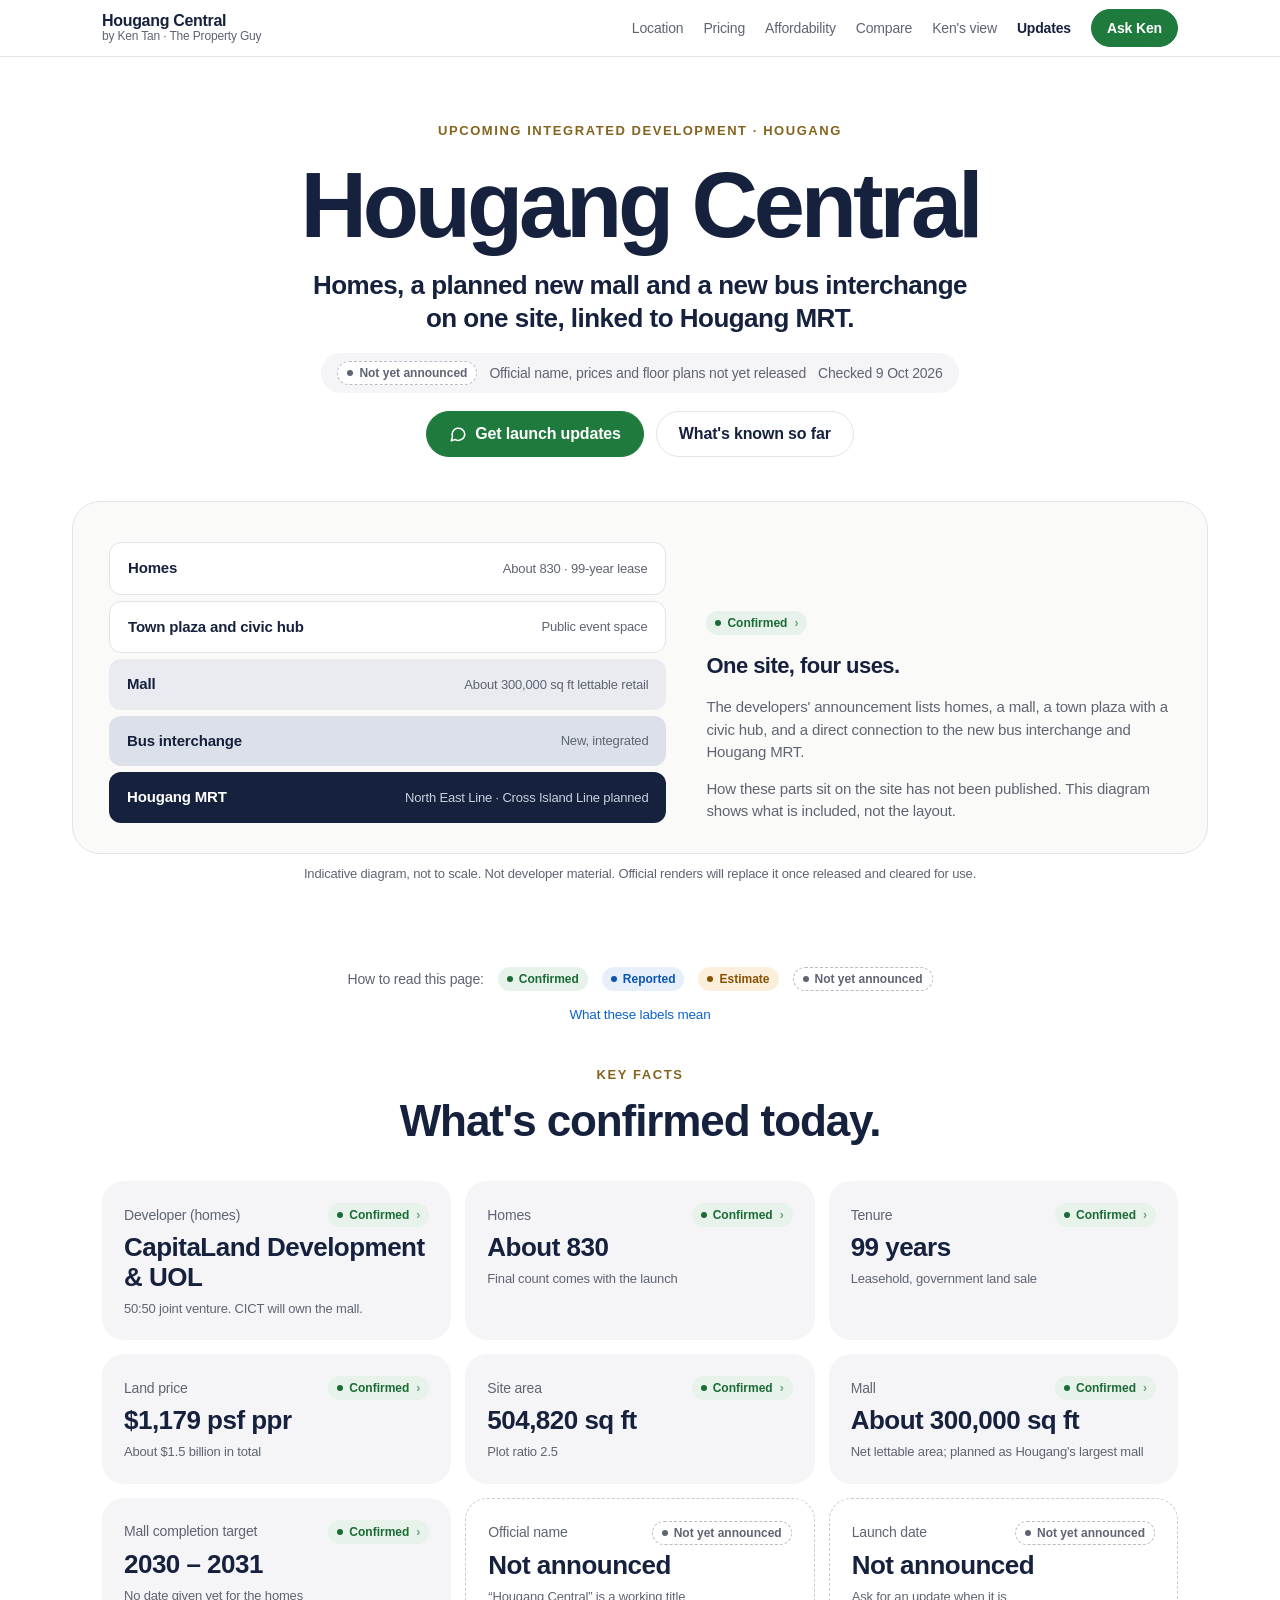
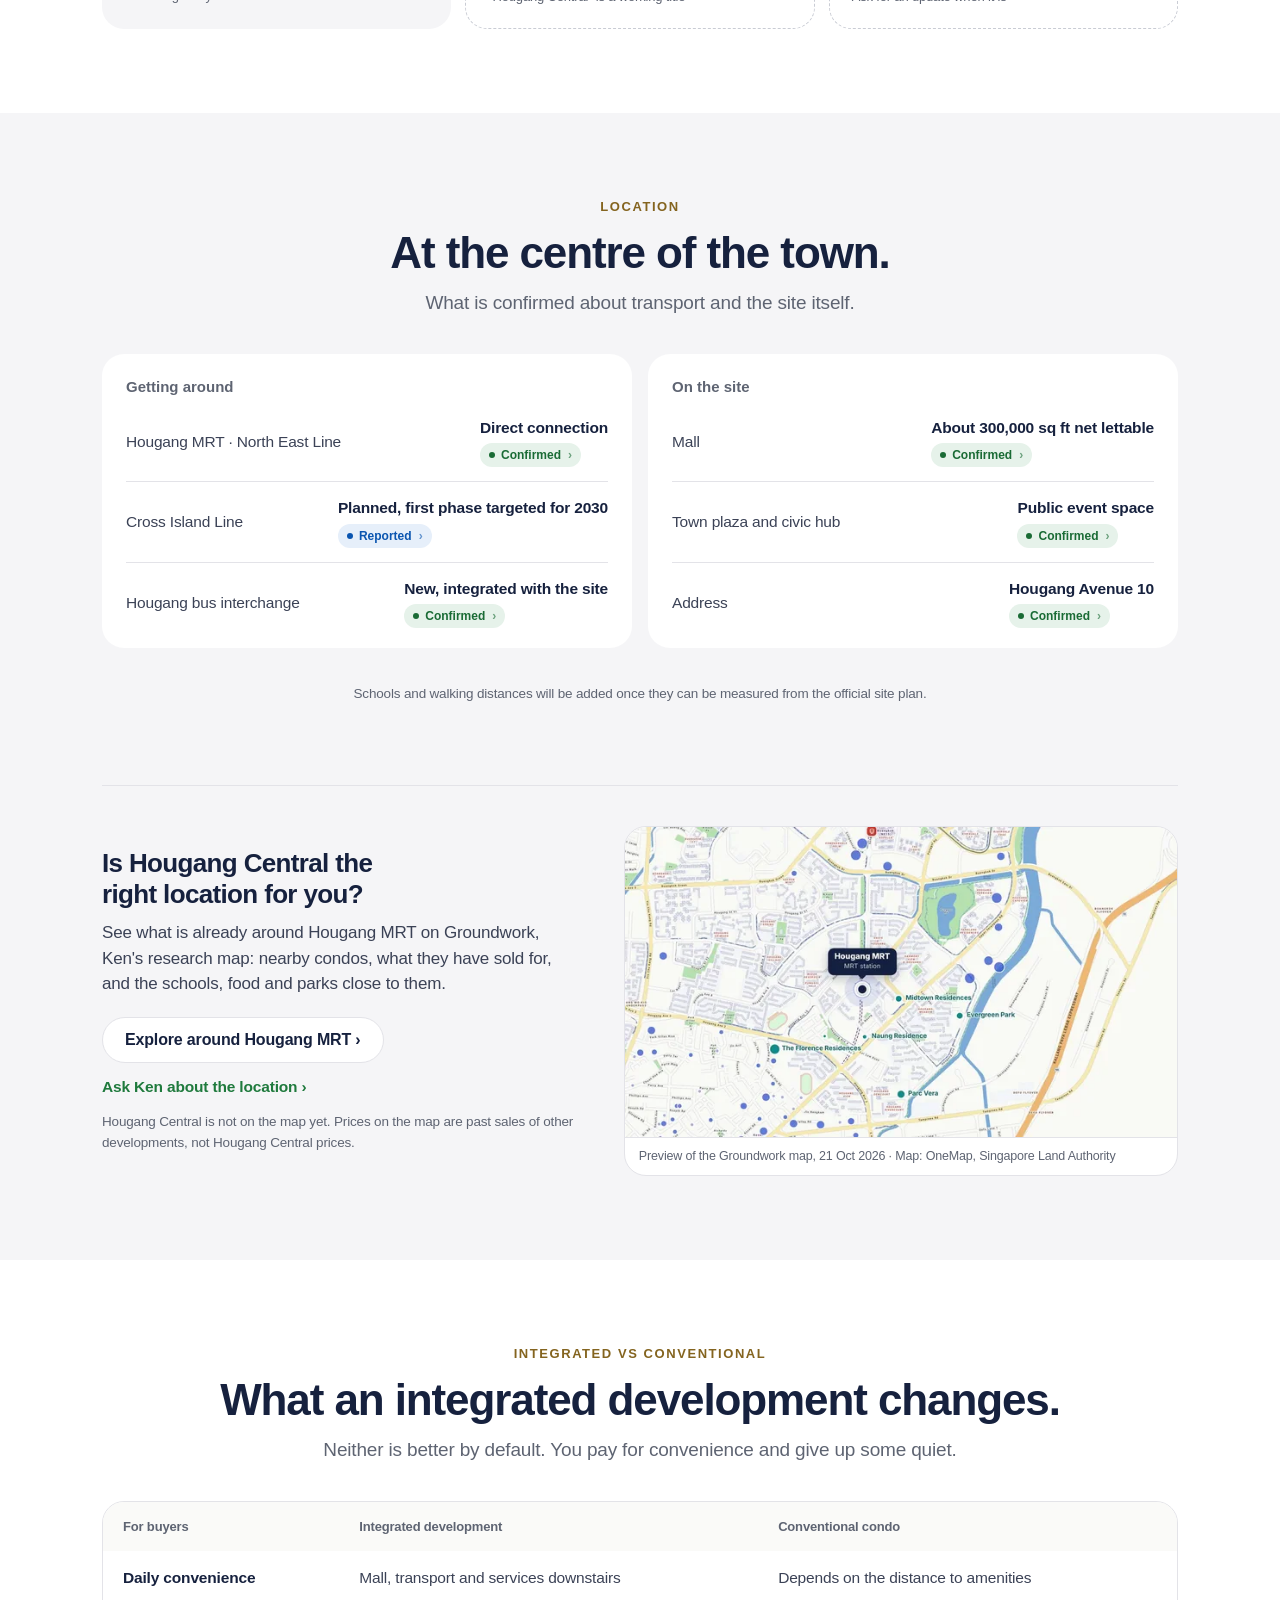
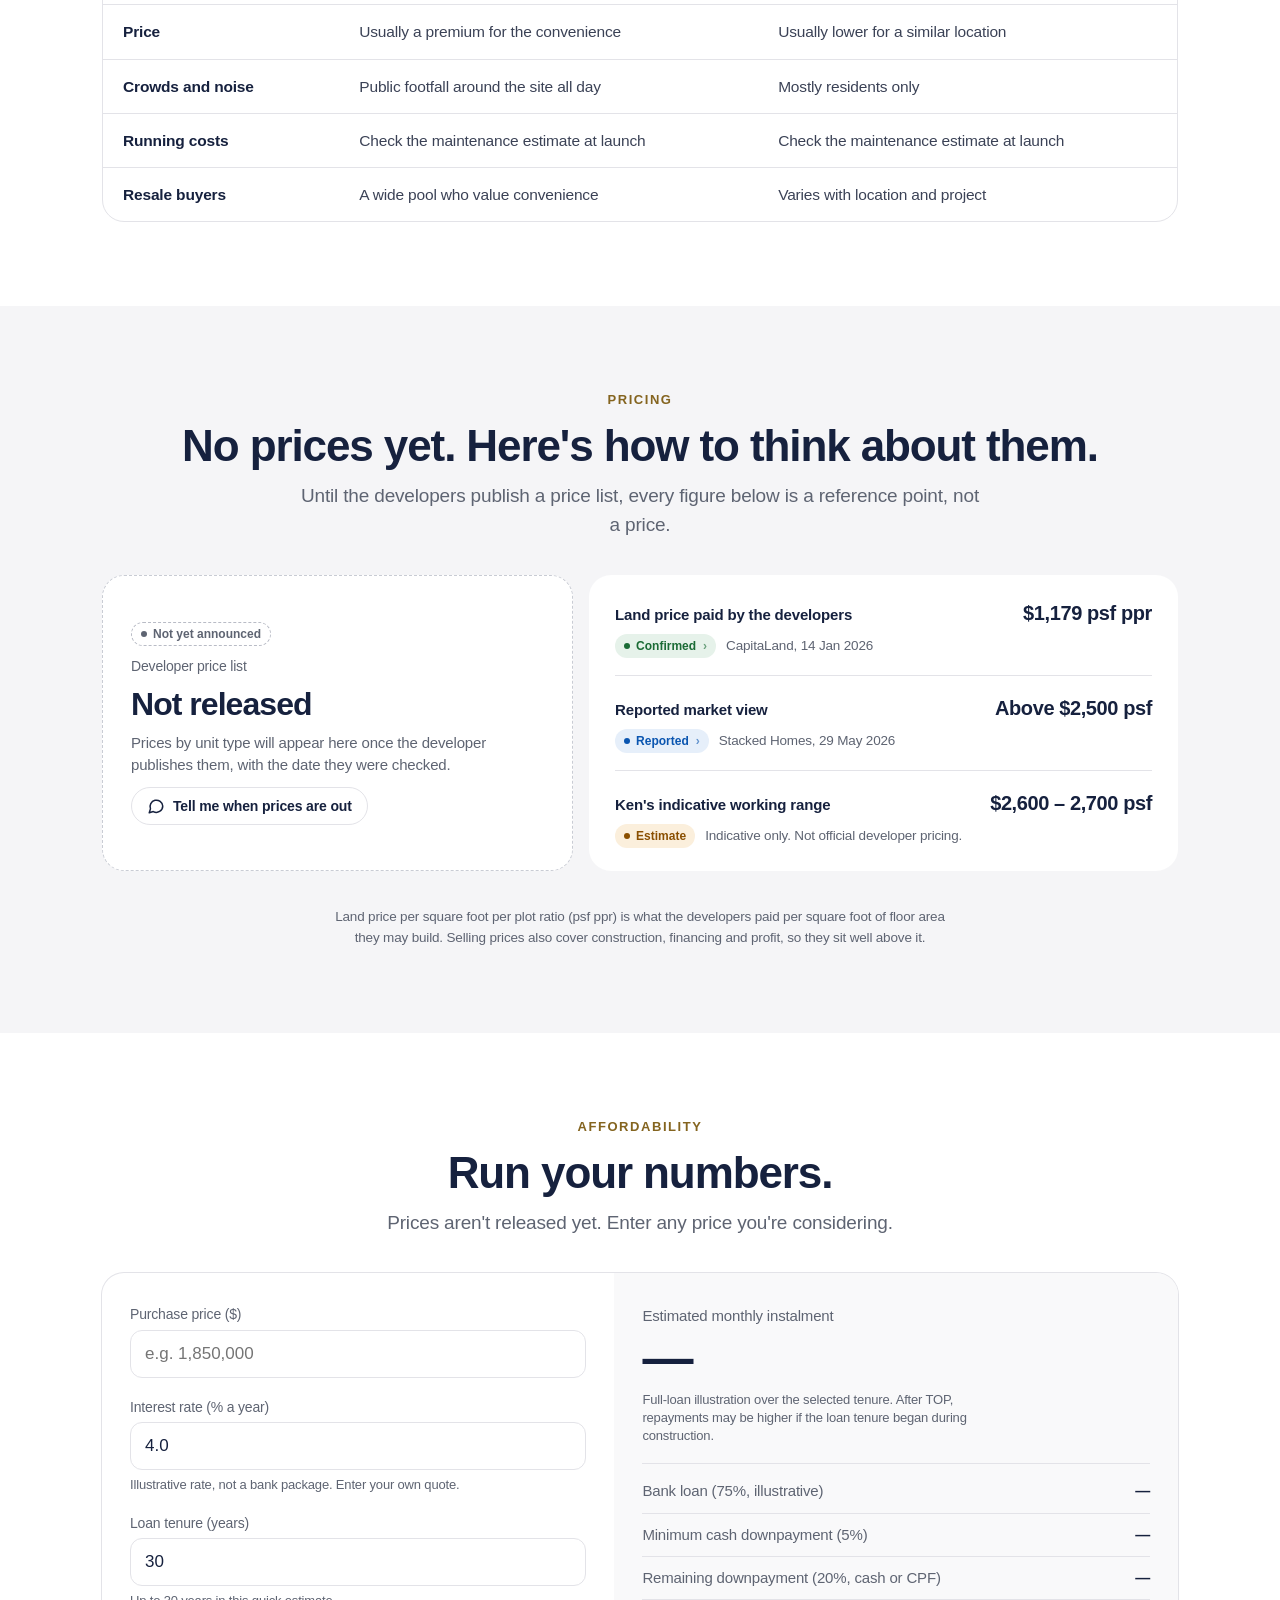
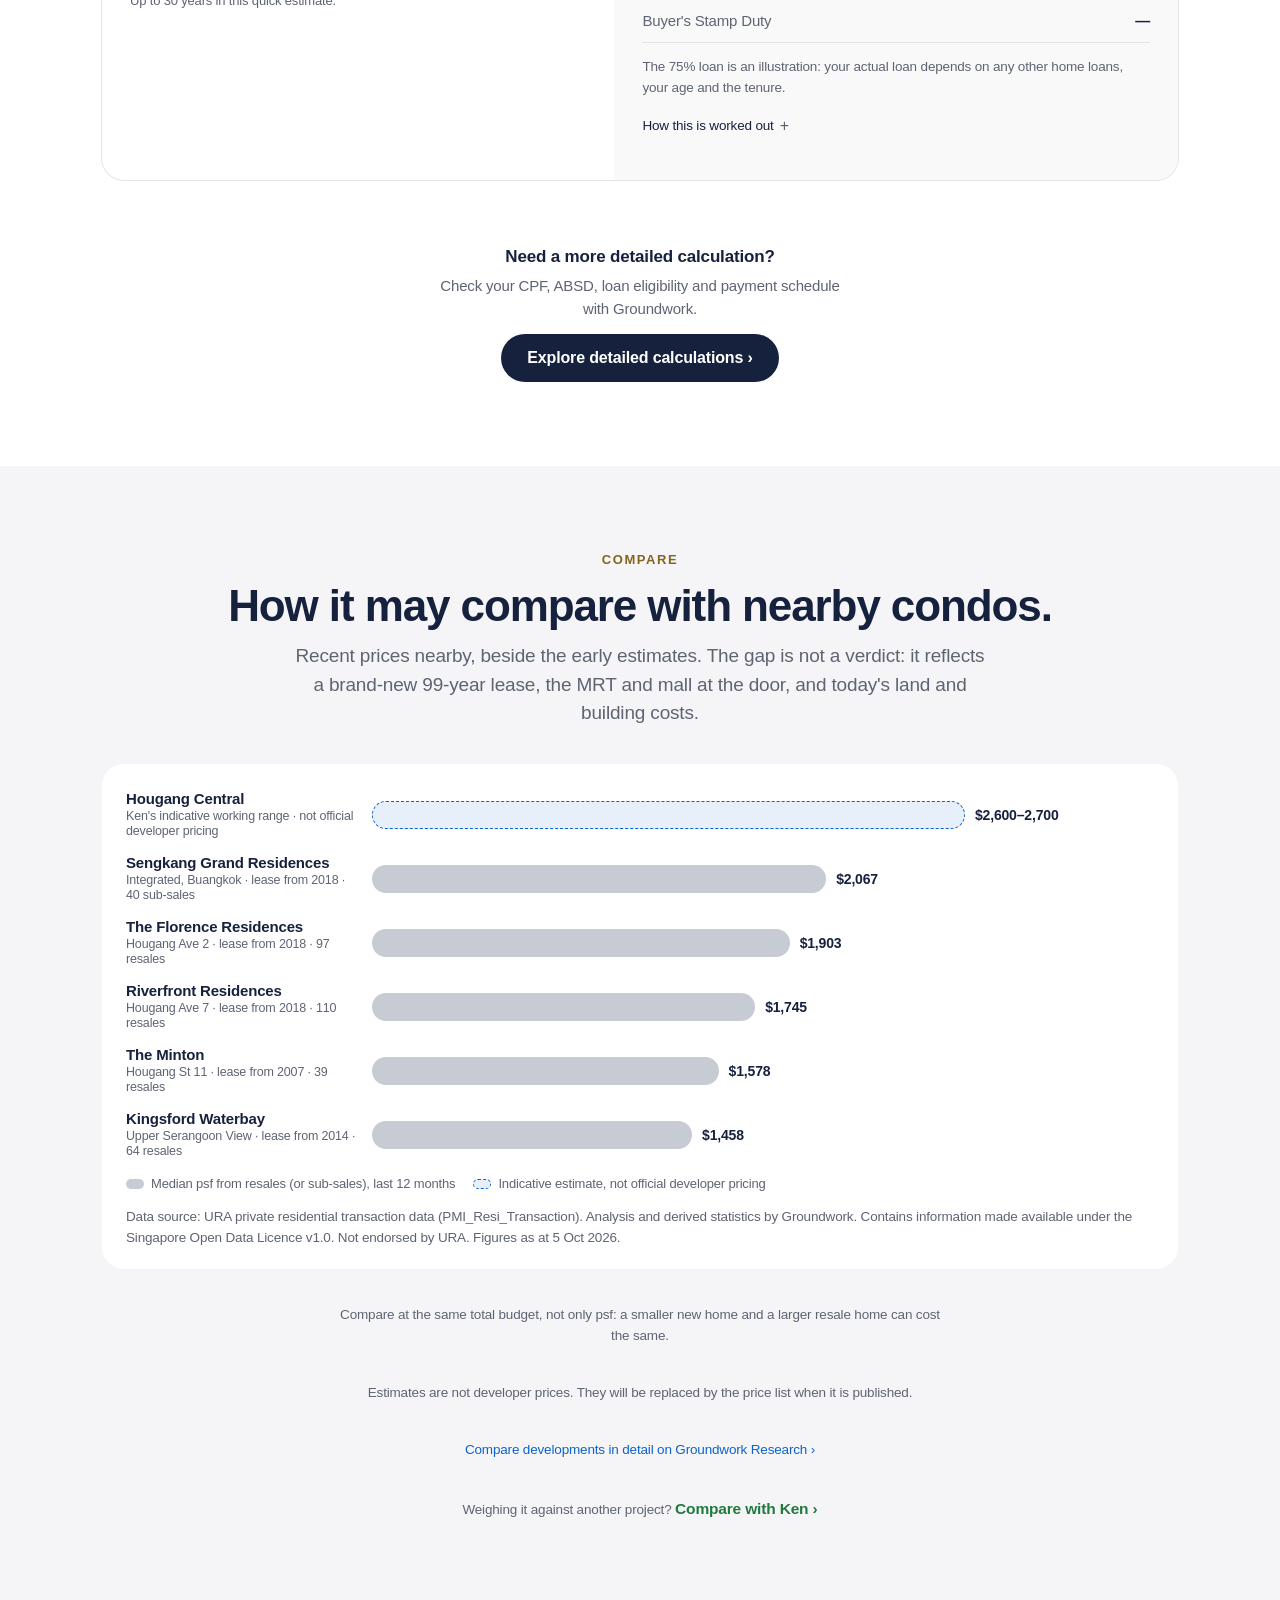
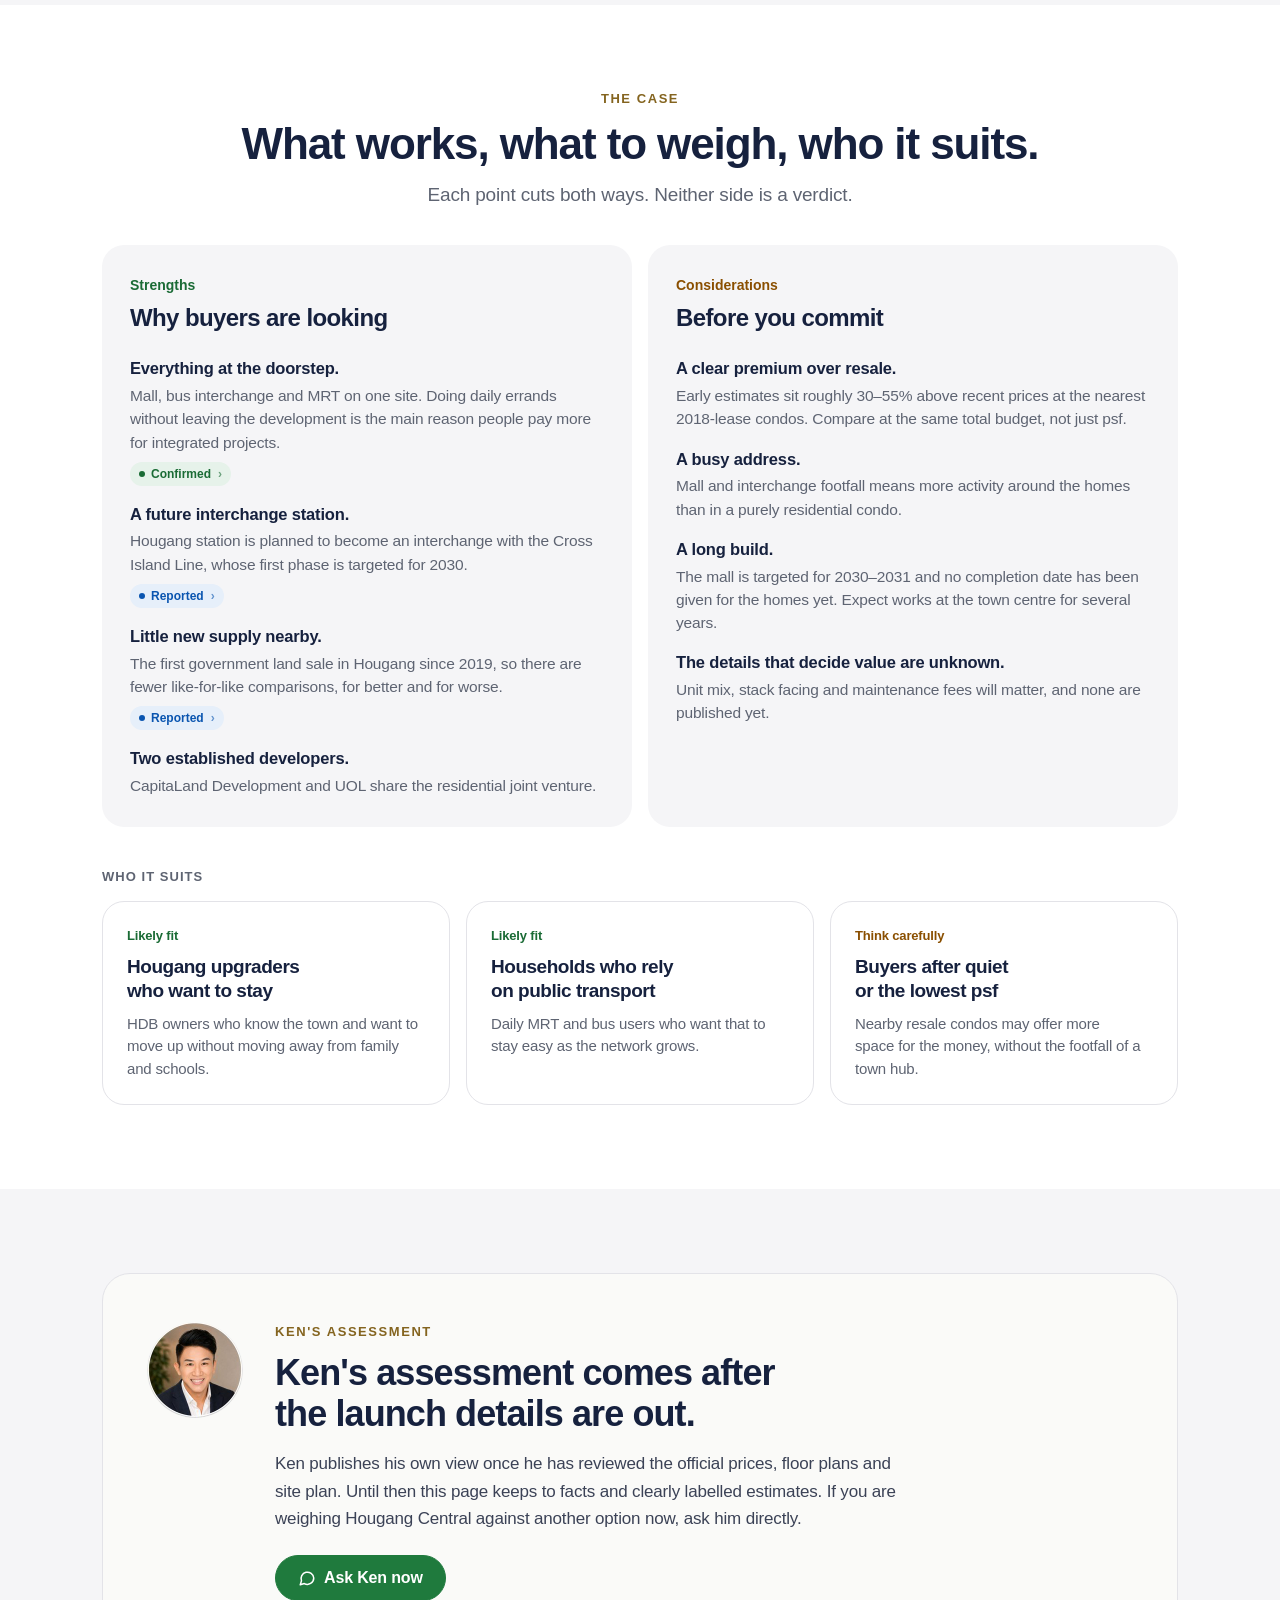
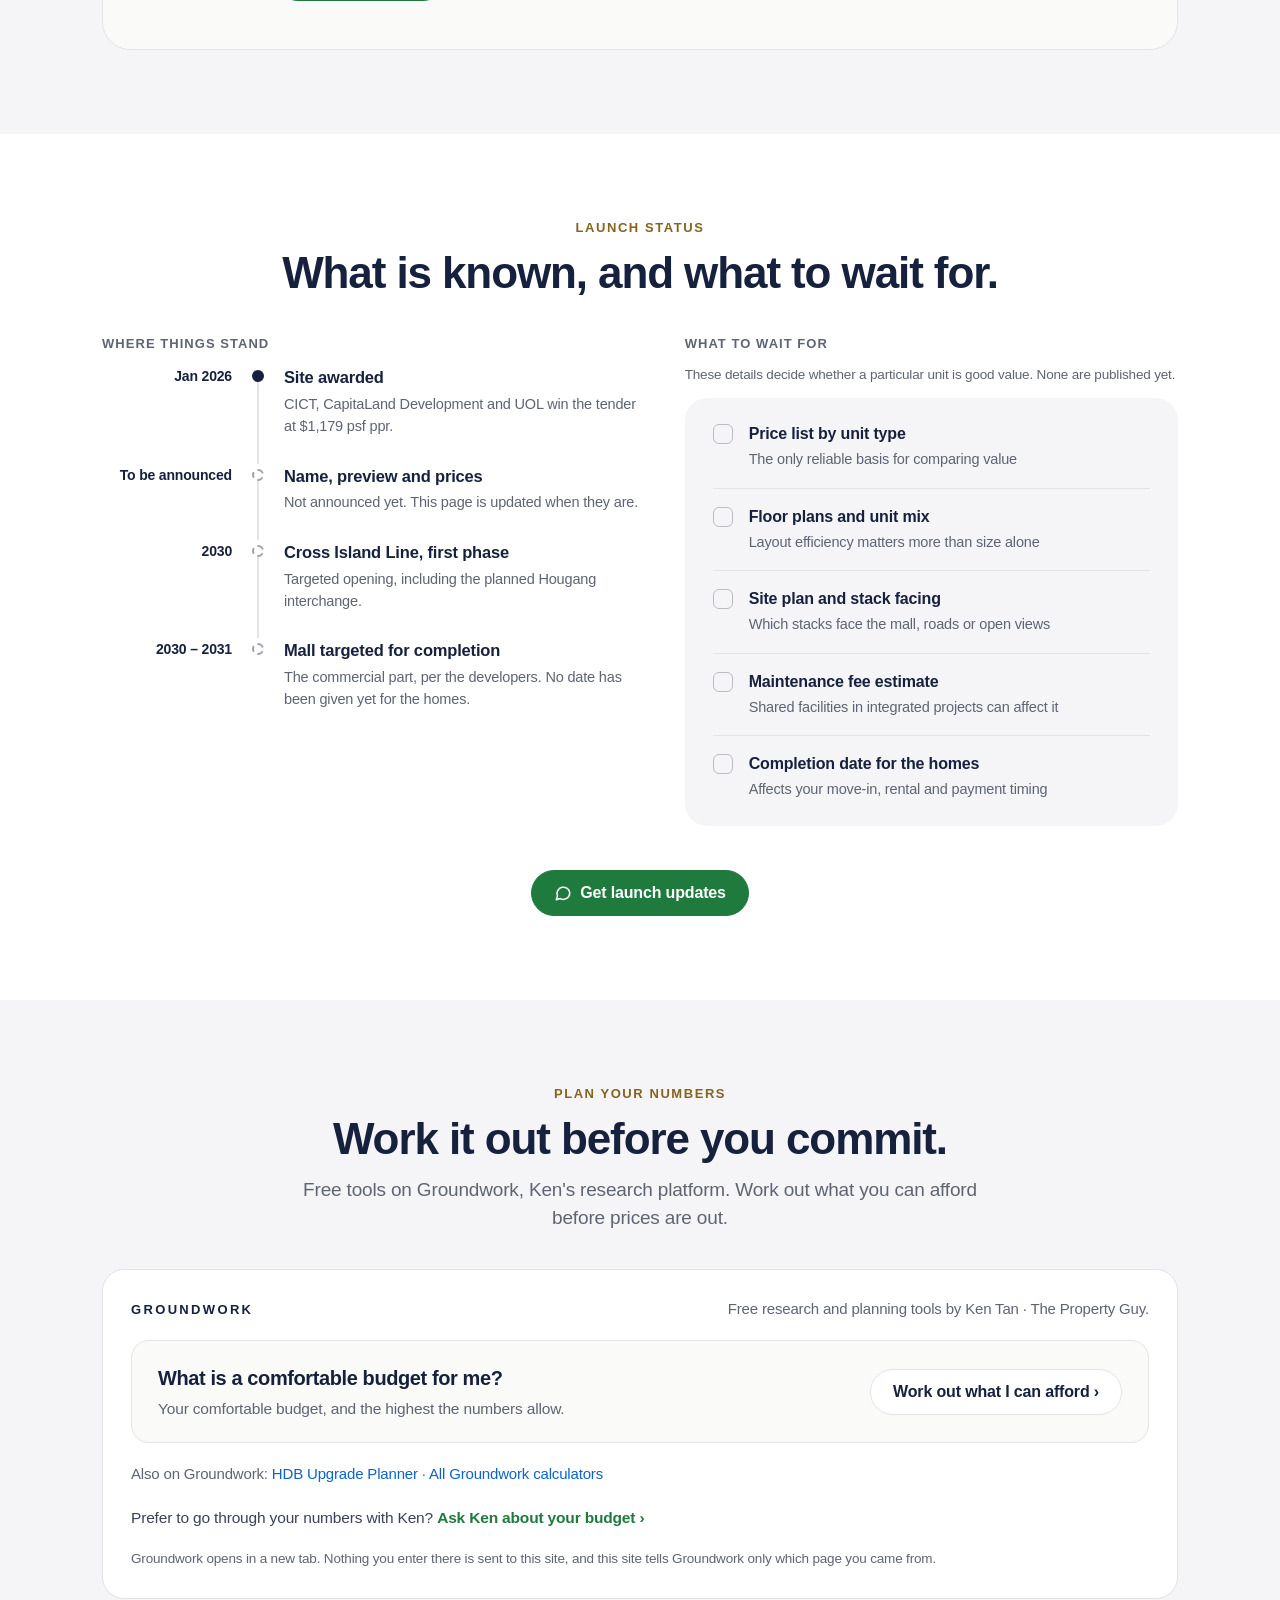
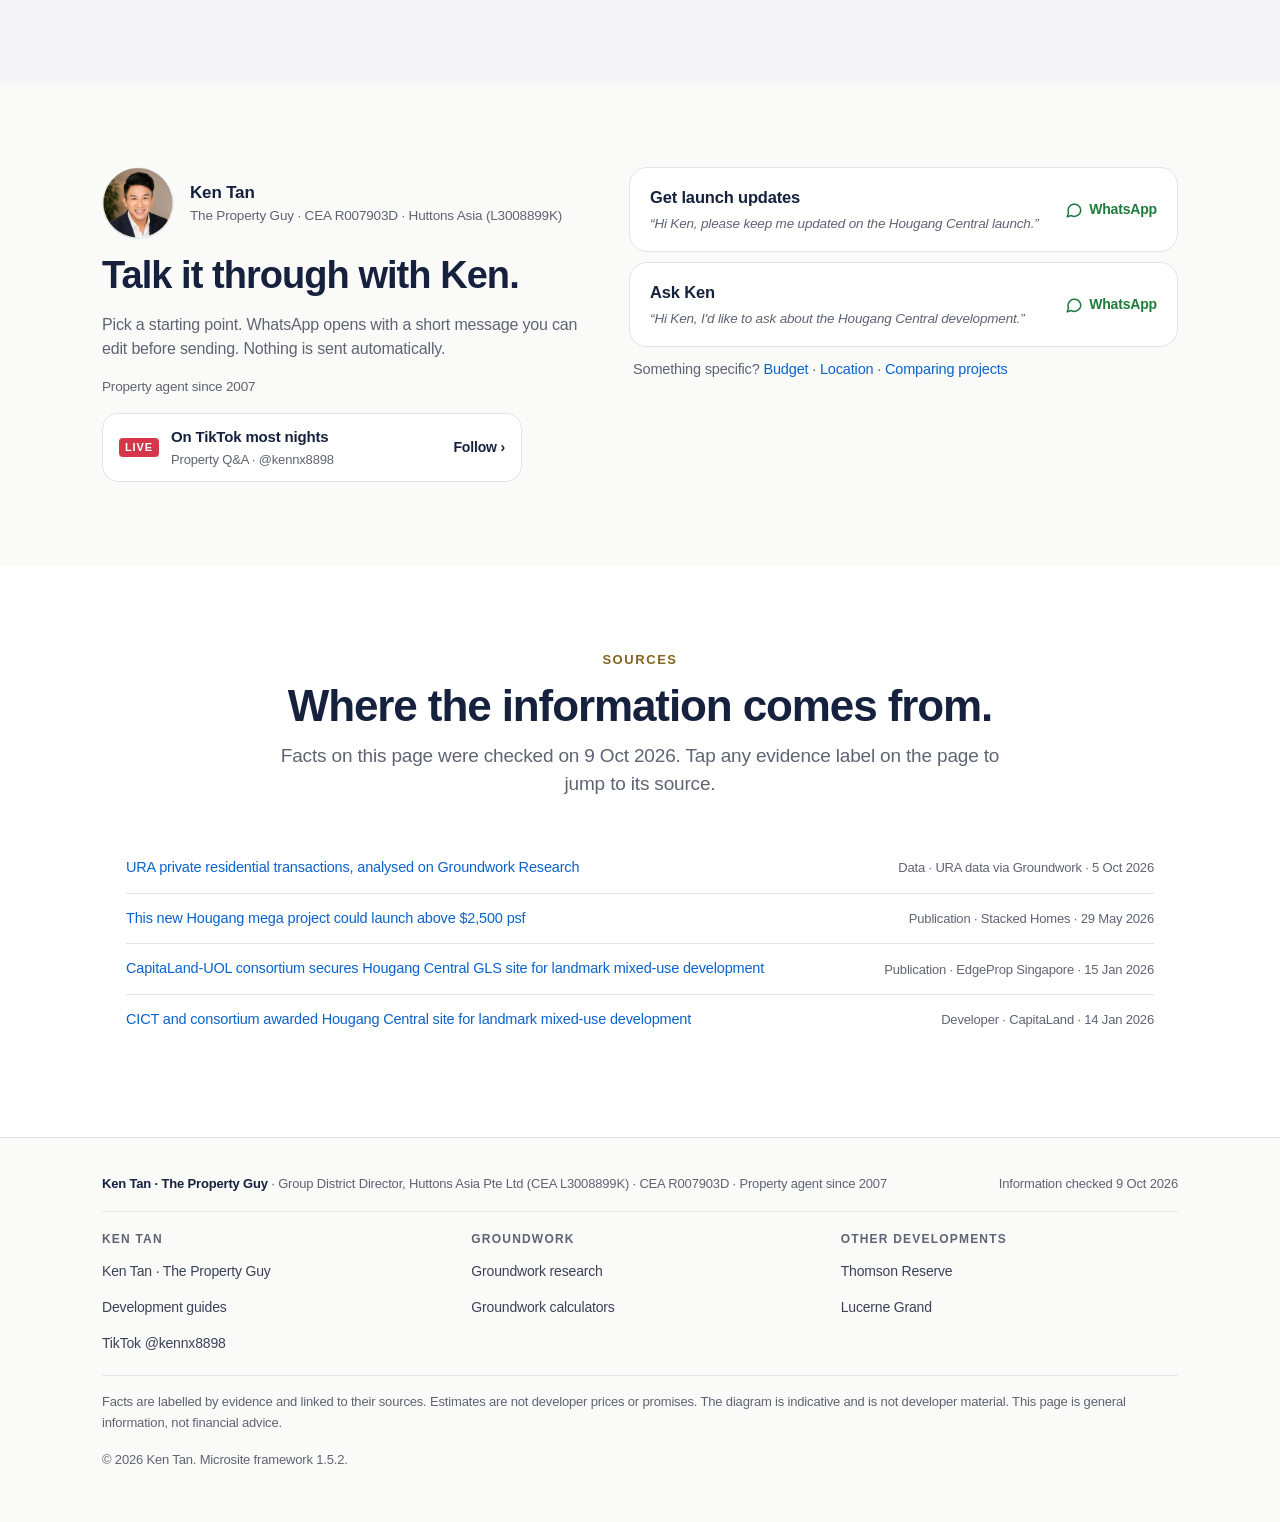
==== commit e7d2de90: "Add files via upload" ====
--- a/index.html
+++ b/index.html
@@ -1 +1,27 @@
-<!doctype html><html lang="en-SG"><head><meta charset="utf-8"><meta name="viewport" content="width=device-width, initial-scale=1, viewport-fit=cover"><title>Hougang Central Integrated Development: Facts &amp; Price Outlook</title><meta name="description" content="Hougang Central by CapitaLand and UOL: about 830 homes linked to Hougang MRT. Confirmed facts, early price estimates and nearby condo prices, before launch."><meta name="theme-color" content="#FFFFFF"><meta name="color-scheme" content="light"><meta name="format-detection" content="telephone=no"><meta name="author" content="Ken Tan · The Property Guy"><link rel="icon" href="assets/favicon.svg" type="image/svg+xml"><link rel="canonical" href="https://hougangcentral.kentanthepropertyguy.com/"><meta property="og:type" content="website"><meta property="og:locale" content="en_SG"><meta property="og:site_name" content="Ken Tan · The Property Guy"><meta property="og:title" content="Hougang Central: what&#x27;s confirmed, what&#x27;s estimated, what to watch"><meta property="og:description" content="Hougang Central by CapitaLand and UOL: about 830 homes linked to Hougang MRT. Confirmed facts, early price estimates and nearby condo prices, before launch."><meta property="og:url" content="https://hougangcentral.kentanthepropertyguy.com/"><meta property="og:image" content="https://hougangcentral.kentanthepropertyguy.com/img/share-card.jpg"><meta property="og:image:width" content="1200"><meta property="og:image:height" content="630"><meta property="og:image:alt" content="Hougang Central — Ken Tan · The Property Guy"><meta name="twitter:card" content="summary_large_image"><link rel="stylesheet" href="assets/ms.1-5-1.css"><script type="application/ld+json">{"@context":"https://schema.org","@graph":[{"@type":"WebPage","name":"Hougang Central Integrated Development: Facts & Price Outlook","description":"Hougang Central by CapitaLand and UOL: about 830 homes linked to Hougang MRT. Confirmed facts, early price estimates and nearby condo prices, before launch.","inLanguage":"en-SG","dateModified":"2026-10-09","author":{"@id":"https://kentanthepropertyguy.com/#ken"},"publisher":{"@id":"https://kentanthepropertyguy.com/#ken"},"about":{"@type":"Place","name":"Hougang Central integrated development","address":{"@type":"PostalAddress","addressLocality":"Hougang","addressCountry":"SG","streetAddress":"Hougang Avenue 10"}},"url":"https://hougangcentral.kentanthepropertyguy.com/"},{"@type":"Person","@id":"https://kentanthepropertyguy.com/#ken","name":"Ken Tan","alternateName":"Ken Tan · The Property Guy","url":"https://kentanthepropertyguy.com/","jobTitle":"Group District Director","worksFor":{"@type":"RealEstateAgent","name":"Huttons Asia Pte Ltd"}},{"@type":"BreadcrumbList","itemListElement":[{"@type":"ListItem","position":1,"name":"Ken Tan · The Property Guy","item":"https://kentanthepropertyguy.com/"},{"@type":"ListItem","position":2,"name":"Hougang Central","item":"https://hougangcentral.kentanthepropertyguy.com/"}]}]}</script><script async src="https://www.googletagmanager.com/gtag/js?id=G-PGTYDENS24"></script><script>window.dataLayer=window.dataLayer||[];function gtag(){dataLayer.push(arguments);}gtag('js',new Date());gtag('config','G-PGTYDENS24',{project_name:'hougang-central'});</script><script>!function(f,b,e,v,n,t,s){if(f.fbq)return;n=f.fbq=function(){n.callMethod?n.callMethod.apply(n,arguments):n.queue.push(arguments)};if(!f._fbq)f._fbq=n;n.push=n;n.loaded=!0;n.version='2.0';n.queue=[];t=b.createElement(e);t.async=!0;t.src=v;s=b.getElementsByTagName(e)[0];s.parentNode.insertBefore(t,s)}(window,document,'script','https://connect.facebook.net/en_US/fbevents.js');fbq('init','525622514314902');fbq('track','PageView');</script></head><body><a class="skip" href="#main">Skip to content</a><header class="hdr"><div class="wrap bar"><a class="brand" href="#top"><b>Hougang Central</b><span>by Ken Tan · The Property Guy</span></a><nav class="links" aria-label="Sections"><a href="#location">Location</a><a href="#pricing">Pricing</a><a href="#compare">Compare</a><a href="#assessment">Ken&#x27;s view</a><a href="#updates">Updates</a><a class="btn wa sm" href="https://wa.me/6590908898?text=Hi%20Ken%2C%20I%27d%20like%20to%20ask%20about%20the%20Hougang%20Central%20development.%20%28Ref%20HGC-ASK%29" target="_blank" rel="noopener" data-wa="ask" data-placement="header">Ask Ken</a></nav></div><nav class="chips" aria-label="Jump to section"><a href="#location">Location</a><a href="#pricing">Pricing</a><a href="#compare">Compare</a><a href="#assessment">Ken&#x27;s view</a><a href="#updates">Updates</a><a href="#ask" class="wa-chip">Ask Ken</a></nav></header><main id="main"><header class="hero" id="top"><div class="wrap"><p class="kicker">Upcoming integrated development · Hougang</p><h1>Hougang Central</h1><p class="sub">Homes, a planned new mall and a new bus interchange on one site, linked to Hougang MRT.</p><p class="status"><span class="ev ev-n">Not yet announced</span><span>Official name, prices and floor plans not yet released</span><span class="ck">Checked 9 Oct 2026</span></p><div class="ctas stackm"><a class="btn wa" href="https://wa.me/6590908898?text=Hi%20Ken%2C%20please%20keep%20me%20updated%20on%20the%20Hougang%20Central%20launch.%20%28Ref%20HGC-UPDATES%29" target="_blank" rel="noopener" data-wa="updates" data-placement="hero"><svg width="18" height="18" viewBox="0 0 24 24" fill="none" stroke="currentColor" stroke-width="2" stroke-linecap="round" stroke-linejoin="round" aria-hidden="true" focusable="false"><path d="M21 12a8.5 8.5 0 0 1-12.6 7.4L3 21l1.6-5.2A8.5 8.5 0 1 1 21 12z"/></svg>Get launch updates</a><a class="btn" href="#overview">What&#x27;s known so far</a></div></div><div class="hero-media"><div class="scheme"><ul class="layers" aria-label="Parts of the development, as announced. Not a layout."><li class="l-top"><b>Homes</b><span>About 830 · 99-year lease</span></li><li class="l-top"><b>Town plaza and civic hub</b><span>Public event space</span></li><li class="l-default"><b>Mall</b><span>About 300,000 sq ft lettable retail</span></li><li class="l-mid"><b>Bus interchange</b><span>New, integrated</span></li><li class="l-base"><b>Hougang MRT</b><span>North East Line · Cross Island Line planned</span></li></ul><div class="scheme-side"><a class="ev ev-c" href="#src-capitaland-2026-01" data-tap="label" title="Source: CapitaLand, 14 Jan 2026" aria-label="Confirmed: Source: CapitaLand, 14 Jan 2026">Confirmed</a><h2 style="font-size:22px">One site, four uses.</h2><p>The developers&#x27; announcement lists homes, a mall, a town plaza with a civic hub, and a direct connection to the new bus interchange and Hougang MRT.</p><p>How these parts sit on the site has not been published. This diagram shows what is included, not the layout.</p></div></div><p class="cap">Indicative diagram, not to scale. Not developer material. Official renders will replace it once released and cleared for use.</p></div></header><section class="band " id="overview" aria-labelledby="h-overview"><div class="wrap"><div class="legend" role="note"><span>How to read this page:</span><span class="ev ev-c">Confirmed</span><span class="ev ev-r">Reported</span><span class="ev ev-e">Estimate</span><span class="ev ev-n">Not yet announced</span><details><summary>What these labels mean</summary><dl><dt><span class="ev ev-c">Confirmed</span></dt><dd>From the developer, a government agency or an official announcement.</dd><dt><span class="ev ev-r">Reported</span></dt><dd>From a credible named publication. Linked in Sources.</dd><dt><span class="ev ev-e">Estimate</span></dt><dd>A market or working estimate. Not a developer price or a promise.</dd><dt><span class="ev ev-n">Not yet announced</span></dt><dd>Not published yet. Shown so you know it is missing, not overlooked.</dd></dl></details></div><div class="head"><p class="kicker">Key facts</p><h2 id="h-overview">What&#x27;s confirmed today.</h2></div><div class="facts"><div class="fact"><div class="top"><span class="lb">Developer (homes)</span><a class="ev ev-c" href="#src-capitaland-2026-01" data-tap="label" title="Source: CapitaLand, 14 Jan 2026" aria-label="Confirmed: Source: CapitaLand, 14 Jan 2026">Confirmed</a></div><p class="v">CapitaLand Development &amp; UOL</p><p class="n">50:50 joint venture. CICT will own the mall.</p></div><div class="fact"><div class="top"><span class="lb">Homes</span><a class="ev ev-c" href="#src-capitaland-2026-01" data-tap="label" title="Source: CapitaLand, 14 Jan 2026" aria-label="Confirmed: Source: CapitaLand, 14 Jan 2026">Confirmed</a></div><p class="v">About 830</p><p class="n">Final count comes with the launch</p></div><div class="fact"><div class="top"><span class="lb">Tenure</span><a class="ev ev-c" href="#src-capitaland-2026-01" data-tap="label" title="Source: CapitaLand, 14 Jan 2026" aria-label="Confirmed: Source: CapitaLand, 14 Jan 2026">Confirmed</a></div><p class="v">99 years</p><p class="n">Leasehold, government land sale</p></div><div class="fact"><div class="top"><span class="lb">Land price</span><a class="ev ev-c" href="#src-capitaland-2026-01" data-tap="label" title="Source: CapitaLand, 14 Jan 2026" aria-label="Confirmed: Source: CapitaLand, 14 Jan 2026">Confirmed</a></div><p class="v">$1,179 psf ppr</p><p class="n">About $1.5 billion in total</p></div><div class="fact"><div class="top"><span class="lb">Site area</span><a class="ev ev-c" href="#src-capitaland-2026-01" data-tap="label" title="Source: CapitaLand, 14 Jan 2026" aria-label="Confirmed: Source: CapitaLand, 14 Jan 2026">Confirmed</a></div><p class="v">504,820 sq ft</p><p class="n">Plot ratio 2.5</p></div><div class="fact"><div class="top"><span class="lb">Mall</span><a class="ev ev-c" href="#src-capitaland-2026-01" data-tap="label" title="Source: CapitaLand, 14 Jan 2026" aria-label="Confirmed: Source: CapitaLand, 14 Jan 2026">Confirmed</a></div><p class="v">About 300,000 sq ft</p><p class="n">Net lettable area; planned as Hougang&#x27;s largest mall</p></div><div class="fact"><div class="top"><span class="lb">Mall completion target</span><a class="ev ev-c" href="#src-capitaland-2026-01" data-tap="label" title="Source: CapitaLand, 14 Jan 2026" aria-label="Confirmed: Source: CapitaLand, 14 Jan 2026">Confirmed</a></div><p class="v">2030 – 2031</p><p class="n">No date given yet for the homes</p></div><div class="fact pending"><div class="top"><span class="lb">Official name</span><span class="ev ev-n">Not yet announced</span></div><p class="v">Not announced</p><p class="n">“Hougang Central” is a working title</p></div><div class="fact pending"><div class="top"><span class="lb">Launch date</span><span class="ev ev-n">Not yet announced</span></div><p class="v">Not announced</p><p class="n">Ask for an update when it is</p></div></div></div></section><section class="band grey" id="location" aria-labelledby="h-location"><div class="wrap"><div class="head"><p class="kicker">Location</p><h2 id="h-location">At the centre of the town.</h2><p class="lede">What is confirmed about transport and the site itself.</p></div><div class="locs"><div class="loc"><h3>Getting around</h3><div><span>Hougang MRT · North East Line</span><span>Direct connection<a class="ev ev-c" href="#src-capitaland-2026-01" data-tap="label" title="Source: CapitaLand, 14 Jan 2026" aria-label="Confirmed: Source: CapitaLand, 14 Jan 2026">Confirmed</a></span></div><div><span>Cross Island Line</span><span>Planned, first phase targeted for 2030<a class="ev ev-r" href="#src-stacked-2026-05" data-tap="label" title="Source: Stacked Homes, 29 May 2026" aria-label="Reported: Source: Stacked Homes, 29 May 2026">Reported</a></span></div><div><span>Hougang bus interchange</span><span>New, integrated with the site<a class="ev ev-c" href="#src-capitaland-2026-01" data-tap="label" title="Source: CapitaLand, 14 Jan 2026" aria-label="Confirmed: Source: CapitaLand, 14 Jan 2026">Confirmed</a></span></div></div><div class="loc"><h3>On the site</h3><div><span>Mall</span><span>About 300,000 sq ft net lettable<a class="ev ev-c" href="#src-capitaland-2026-01" data-tap="label" title="Source: CapitaLand, 14 Jan 2026" aria-label="Confirmed: Source: CapitaLand, 14 Jan 2026">Confirmed</a></span></div><div><span>Town plaza and civic hub</span><span>Public event space<a class="ev ev-c" href="#src-capitaland-2026-01" data-tap="label" title="Source: CapitaLand, 14 Jan 2026" aria-label="Confirmed: Source: CapitaLand, 14 Jan 2026">Confirmed</a></span></div><div><span>Address</span><span>Hougang Avenue 10<a class="ev ev-c" href="#src-capitaland-2026-01" data-tap="label" title="Source: CapitaLand, 14 Jan 2026" aria-label="Confirmed: Source: CapitaLand, 14 Jan 2026">Confirmed</a></span></div></div></div><p class="fine c">Schools and walking distances will be added once they can be measured from the official site plan.</p><div class="lr" aria-labelledby="h-location-research"><div class="lr-t"><h3 id="h-location-research">Is Hougang Central the right location for you?</h3><p>See what is already around Hougang MRT on Groundwork, Ken&#x27;s research map: nearby condos, what they have sold for, and the schools, food and parks close to them.</p></div><a class="lr-map" href="https://tools.kentanthepropertyguy.com/research/map/#pl=mrt%3AHougang%20MRT" data-gw="map-preview" target="_blank" rel="noopener" aria-label="Explore around Hougang MRT (opens Groundwork in a new tab)"><img src="img/hougang-mrt-map-preview-031014d9-1200.webp" srcset="img/hougang-mrt-map-preview-031014d9-640.webp 640w, img/hougang-mrt-map-preview-031014d9-1080.webp 1080w, img/hougang-mrt-map-preview-031014d9-1200.webp 1200w" sizes="(max-width: 820px) 92vw, 600px" width="1200" height="675" alt="Groundwork map centred on Hougang MRT, with nearby private developments such as Midtown Residences, Naung Residence and The Florence Residences marked" loading="lazy" decoding="async"><span class="lr-cap">Preview of the Groundwork map, 21 Oct 2026 · Map: OneMap, Singapore Land Authority</span></a><div class="lr-a"><div class="lr-act"><a class="btn" href="https://tools.kentanthepropertyguy.com/research/map/#pl=mrt%3AHougang%20MRT" data-gw="map" target="_blank" rel="noopener">Explore around Hougang MRT ›<span class="sr"> (opens in a new tab)</span></a><a class="lr-wa" href="https://wa.me/6590908898?text=Hi%20Ken%2C%20I%27m%20looking%20at%20Hougang%20Central%20and%20would%20like%20to%20talk%20through%20whether%20the%20location%20suits%20me.%20%28Ref%20HGC-LOCATION%29" target="_blank" rel="noopener" data-wa="location" data-placement="location-research">Ask Ken about the location ›</a></div><p class="fine">Hougang Central is not on the map yet. Prices on the map are past sales of other developments, not Hougang Central prices.</p></div></div></div></section><section class="band " id="compare-table" aria-labelledby="h-compare-table"><div class="wrap"><div class="head"><p class="kicker">Integrated vs conventional</p><h2 id="h-compare-table">What an integrated development changes.</h2><p class="lede">Neither is better by default. You pay for convenience and give up some quiet.</p></div><div class="tbl cmp"><table><caption class="sr">What an integrated development changes.</caption><thead><tr><th scope="col">For buyers</th><th scope="col">Integrated development</th><th scope="col">Conventional condo</th></tr></thead><tbody><tr><th scope="row">Daily convenience</th><td>Mall, transport and services downstairs</td><td>Depends on the distance to amenities</td></tr><tr><th scope="row">Price</th><td>Usually a premium for the convenience</td><td>Usually lower for a similar location</td></tr><tr><th scope="row">Crowds and noise</th><td>Public footfall around the site all day</td><td>Mostly residents only</td></tr><tr><th scope="row">Running costs</th><td>Check the maintenance estimate at launch</td><td>Check the maintenance estimate at launch</td></tr><tr><th scope="row">Resale buyers</th><td>A wide pool who value convenience</td><td>Varies with location and project</td></tr></tbody></table></div></div></section><section class="band grey" id="pricing" aria-labelledby="h-pricing"><div class="wrap"><div class="head"><p class="kicker">Pricing</p><h2 id="h-pricing">No prices yet. Here&#x27;s how to think about them.</h2><p class="lede">Until the developers publish a price list, every figure below is a reference point, not a price.</p></div><div class="pricing"><div class="pbig"><span class="ev ev-n">Not yet announced</span><span class="lb">Developer price list</span><b>Not released</b><p>Prices by unit type will appear here once the developer publishes them, with the date they were checked.</p><p><a class="btn sm" href="https://wa.me/6590908898?text=Hi%20Ken%2C%20please%20keep%20me%20updated%20on%20the%20Hougang%20Central%20launch.%20%28Ref%20HGC-UPDATES%29" target="_blank" rel="noopener" data-wa="updates" data-placement="pricing-pending"><svg width="18" height="18" viewBox="0 0 24 24" fill="none" stroke="currentColor" stroke-width="2" stroke-linecap="round" stroke-linejoin="round" aria-hidden="true" focusable="false"><path d="M21 12a8.5 8.5 0 0 1-12.6 7.4L3 21l1.6-5.2A8.5 8.5 0 1 1 21 12z"/></svg>Tell me when prices are out</a></p></div><div class="prows"><div class="prow"><span class="k">Land price paid by the developers</span><span class="v">$1,179 psf ppr</span><span class="d"><a class="ev ev-c" href="#src-capitaland-2026-01" data-tap="label" title="Source: CapitaLand, 14 Jan 2026" aria-label="Confirmed: Source: CapitaLand, 14 Jan 2026">Confirmed</a>CapitaLand, 14 Jan 2026</span></div><div class="prow"><span class="k">Reported market view</span><span class="v">Above $2,500 psf</span><span class="d"><a class="ev ev-r" href="#src-stacked-2026-05" data-tap="label" title="Source: Stacked Homes, 29 May 2026" aria-label="Reported: Source: Stacked Homes, 29 May 2026">Reported</a>Stacked Homes, 29 May 2026</span></div><div class="prow"><span class="k">Ken&#x27;s indicative working range</span><span class="v">$2,600 – 2,700 psf</span><span class="d"><span class="ev ev-e" title="Basis: Ken Tan&#x27;s preliminary planning estimate from the land price; not official developer pricing">Estimate</span>Indicative only. Not official developer pricing.</span></div></div></div><p class="fine c">Land price per square foot per plot ratio (psf ppr) is what the developers paid per square foot of floor area they may build. Selling prices also cover construction, financing and profit, so they sit well above it.</p></div></section><section class="band " id="compare" aria-labelledby="h-compare"><div class="wrap"><div class="head"><p class="kicker">Compare</p><h2 id="h-compare">How it may compare with nearby condos.</h2><p class="lede">Recent prices nearby, beside the early estimates. The gap is not a verdict: it reflects a brand-new 99-year lease, the MRT and mall at the door, and today&#x27;s land and building costs.</p></div><figure class="bars" style="margin:0"><figcaption class="sr">Median price per square foot, Oct 2025 to Sep 2026</figcaption><div class="brow"><span class="n">Hougang Central<small>Ken&#x27;s indicative working range · not official developer pricing</small></span><span class="track"><i class="est" style="width:89.3%"></i><span style="left:89.3%">$2,600–2,700</span></span></div><div class="brow"><span class="n">Sengkang Grand Residences<small>Integrated, Buangkok · lease from 2018 · 40 sub-sales</small></span><span class="track"><i class="" style="width:68.4%"></i><span style="left:68.4%">$2,067</span></span></div><div class="brow"><span class="n">The Florence Residences<small>Hougang Ave 2 · lease from 2018 · 97 resales</small></span><span class="track"><i class="" style="width:62.9%"></i><span style="left:62.9%">$1,903</span></span></div><div class="brow"><span class="n">Riverfront Residences<small>Hougang Ave 7 · lease from 2018 · 110 resales</small></span><span class="track"><i class="" style="width:57.7%"></i><span style="left:57.7%">$1,745</span></span></div><div class="brow"><span class="n">The Minton<small>Hougang St 11 · lease from 2007 · 39 resales</small></span><span class="track"><i class="" style="width:52.2%"></i><span style="left:52.2%">$1,578</span></span></div><div class="brow"><span class="n">Kingsford Waterbay<small>Upper Serangoon View · lease from 2014 · 64 resales</small></span><span class="track"><i class="" style="width:48.2%"></i><span style="left:48.2%">$1,458</span></span></div><div class="bkey"><span><i></i>Median psf from resales (or sub-sales), last 12 months</span><span><i class="est"></i>Indicative estimate, not official developer pricing</span></div><p class="fine">Data source: URA private residential transaction data (PMI_Resi_Transaction). Analysis and derived statistics by Groundwork. Contains information made available under the Singapore Open Data Licence v1.0. Not endorsed by URA. Figures as at 5 Oct 2026.</p></figure><p class="fine c">Compare at the same total budget, not only psf: a smaller new home and a larger resale home can cost the same.</p><p class="fine c">Estimates are not developer prices. They will be replaced by the price list when it is published.</p><p class="fine c"><a href="https://tools.kentanthepropertyguy.com/research/" data-gw="research" target="_blank" rel="noopener">Compare developments in detail on Groundwork Research ›</a></p><p class="fine c">Weighing it against another project? <a class="lr-wa" href="https://wa.me/6590908898?text=Hi%20Ken%2C%20I%27d%20like%20to%20compare%20Hougang%20Central%20with%20another%20development.%20%28Ref%20HGC-COMPARE%29" target="_blank" rel="noopener" data-wa="compare" data-placement="compare">Compare with Ken ›</a></p></div></section><section class="band grey" id="case" aria-labelledby="h-case"><div class="wrap"><div class="head"><p class="kicker">The case</p><h2 id="h-case">What works, what to weigh, who it suits.</h2><p class="lede">Each point cuts both ways. Neither side is a verdict.</p></div><div class="cols"><div class="col pro"><h3><span>Strengths</span>Why buyers are looking</h3><ul class="pts"><li><strong>Everything at the doorstep.</strong>Mall, bus interchange and MRT on one site. Doing daily errands without leaving the development is the main reason people pay more for integrated projects.<span class="pt-ev"><a class="ev ev-c" href="#src-capitaland-2026-01" data-tap="label" title="Source: CapitaLand, 14 Jan 2026" aria-label="Confirmed: Source: CapitaLand, 14 Jan 2026">Confirmed</a></span></li><li><strong>A future interchange station.</strong>Hougang station is planned to become an interchange with the Cross Island Line, whose first phase is targeted for 2030.<span class="pt-ev"><a class="ev ev-r" href="#src-stacked-2026-05" data-tap="label" title="Source: Stacked Homes, 29 May 2026" aria-label="Reported: Source: Stacked Homes, 29 May 2026">Reported</a></span></li><li><strong>Little new supply nearby.</strong>The first government land sale in Hougang since 2019, so there are fewer like-for-like comparisons, for better and for worse.<span class="pt-ev"><a class="ev ev-r" href="#src-edgeprop-2026-01" data-tap="label" title="Source: EdgeProp Singapore, 15 Jan 2026" aria-label="Reported: Source: EdgeProp Singapore, 15 Jan 2026">Reported</a></span></li><li><strong>Two established developers.</strong>CapitaLand Development and UOL share the residential joint venture.</li></ul></div><div class="col con"><h3><span>Considerations</span>Before you commit</h3><ul class="pts"><li><strong>A clear premium over resale.</strong>Early estimates sit roughly 30–55% above recent prices at the nearest 2018-lease condos. Compare at the same total budget, not just psf.</li><li><strong>A busy address.</strong>Mall and interchange footfall means more activity around the homes than in a purely residential condo.</li><li><strong>A long build.</strong>The mall is targeted for 2030–2031 and no completion date has been given for the homes yet. Expect works at the town centre for several years.</li><li><strong>The details that decide value are unknown.</strong>Unit mix, stack facing and maintenance fees will matter, and none are published yet.</li></ul></div></div><div class="fitwrap"><h3 class="gw-g sub">Who it suits</h3><div class="fits"><article class="fit yes"><p class="fl">Likely fit</p><h3>Hougang upgraders who want to stay</h3><p>HDB owners who know the town and want to move up without moving away from family and schools.</p></article><article class="fit yes"><p class="fl">Likely fit</p><h3>Households who rely on public transport</h3><p>Daily MRT and bus users who want that to stay easy as the network grows.</p></article><article class="fit maybe"><p class="fl">Think carefully</p><h3>Buyers after quiet or the lowest psf</h3><p>Nearby resale condos may offer more space for the money, without the footfall of a town hub.</p></article></div></div></div></section><section class="band " id="assessment" aria-labelledby="h-assessment"><div class="wrap"><div class="assess pending"><img src="img/ken-192.jpg" width="96" height="96" alt="Ken Tan" loading="lazy"><div><p class="kicker">Ken&#x27;s assessment</p><h2 id="h-assessment">Ken&#x27;s assessment comes after the launch details are out.</h2><div class="body"><p>Ken publishes his own view once he has reviewed the official prices, floor plans and site plan. Until then this page keeps to facts and clearly labelled estimates. If you are weighing Hougang Central against another option now, ask him directly.</p></div><div class="ctas"><a class="btn wa" href="https://wa.me/6590908898?text=Hi%20Ken%2C%20I%27d%20like%20to%20ask%20about%20the%20Hougang%20Central%20development.%20%28Ref%20HGC-ASK%29" target="_blank" rel="noopener" data-wa="ask" data-placement="assessment-pending"><svg width="18" height="18" viewBox="0 0 24 24" fill="none" stroke="currentColor" stroke-width="2" stroke-linecap="round" stroke-linejoin="round" aria-hidden="true" focusable="false"><path d="M21 12a8.5 8.5 0 0 1-12.6 7.4L3 21l1.6-5.2A8.5 8.5 0 1 1 21 12z"/></svg>Ask Ken now</a></div></div></div></div></section><section class="band grey" id="updates" aria-labelledby="h-updates"><div class="wrap"><div class="head"><p class="kicker">Launch status</p><h2 id="h-updates">What is known, and what to wait for.</h2></div><div class="upd"><div><h3 class="gw-g sub">Where things stand</h3><ol class="tl"><li><span class="when">Jan 2026</span><span class="rail" aria-hidden="true"><span class="dot"></span><span class="ln"></span></span><div class="what"><b>Site awarded</b><span>CICT, CapitaLand Development and UOL win the tender at $1,179 psf ppr.</span></div></li><li><span class="when">To be announced</span><span class="rail" aria-hidden="true"><span class="dot o"></span><span class="ln"></span></span><div class="what"><b>Name, preview and prices</b><span>Not announced yet. This page is updated when they are.</span></div></li><li><span class="when">2030</span><span class="rail" aria-hidden="true"><span class="dot o"></span><span class="ln"></span></span><div class="what"><b>Cross Island Line, first phase</b><span>Targeted opening, including the planned Hougang interchange.</span></div></li><li><span class="when">2030 – 2031</span><span class="rail" aria-hidden="true"><span class="dot o"></span><span class="ln"></span></span><div class="what"><b>Mall targeted for completion</b><span>The commercial part, per the developers. No date has been given yet for the homes.</span></div></li></ol></div><div><h3 class="gw-g sub">What to wait for</h3><p class="fine">These details decide whether a particular unit is good value. None are published yet.</p><ul class="watch"><li><span class="box" aria-hidden="true"></span><div><b>Price list by unit type</b><span class="d">The only reliable basis for comparing value</span></div></li><li><span class="box" aria-hidden="true"></span><div><b>Floor plans and unit mix</b><span class="d">Layout efficiency matters more than size alone</span></div></li><li><span class="box" aria-hidden="true"></span><div><b>Site plan and stack facing</b><span class="d">Which stacks face the mall, roads or open views</span></div></li><li><span class="box" aria-hidden="true"></span><div><b>Maintenance fee estimate</b><span class="d">Shared facilities in integrated projects can affect it</span></div></li><li><span class="box" aria-hidden="true"></span><div><b>Completion date for the homes</b><span class="d">Affects your move-in, rental and payment timing</span></div></li></ul></div></div><div class="ctas"><a class="btn wa" href="https://wa.me/6590908898?text=Hi%20Ken%2C%20please%20keep%20me%20updated%20on%20the%20Hougang%20Central%20launch.%20%28Ref%20HGC-UPDATES%29" target="_blank" rel="noopener" data-wa="updates" data-placement="updates"><svg width="18" height="18" viewBox="0 0 24 24" fill="none" stroke="currentColor" stroke-width="2" stroke-linecap="round" stroke-linejoin="round" aria-hidden="true" focusable="false"><path d="M21 12a8.5 8.5 0 0 1-12.6 7.4L3 21l1.6-5.2A8.5 8.5 0 1 1 21 12z"/></svg>Get launch updates</a></div></div></section><section class="band " id="groundwork" aria-labelledby="h-groundwork"><div class="wrap"><div class="head"><p class="kicker">Plan your numbers</p><h2 id="h-groundwork">Work it out before you commit.</h2><p class="lede">Free tools on Groundwork, Ken&#x27;s research platform. Work out what you can afford before prices are out.</p></div><div class="gw"><div class="gw-h"><span class="word">GROUNDWORK</span><p>Free research and planning tools by Ken Tan · The Property Guy.</p></div><a class="gw-lead" href="https://tools.kentanthepropertyguy.com/tools/planner/" data-gw="planner" target="_blank" rel="noopener"><span class="gl-t"><b>What is a comfortable budget for me?</b><span>Your comfortable budget, and the highest the numbers allow.</span></span><span class="btn">Work out what I can afford ›</span><span class="sr"> (opens in a new tab)</span></a><p class="gw-more"><span>Also on Groundwork:</span> <a href="https://tools.kentanthepropertyguy.com/tools/payment-planner/" data-gw="payment-planner" target="_blank" rel="noopener">Payment timeline<span class="sr"> (opens in a new tab)</span></a> <span class="gw-n">(for when prices are out)</span> · <a href="https://tools.kentanthepropertyguy.com/tools/hdb-upgrade/" data-gw="upgrade" target="_blank" rel="noopener">HDB Upgrade Planner<span class="sr"> (opens in a new tab)</span></a> · <a href="https://tools.kentanthepropertyguy.com/tools/" data-gw="all" target="_blank" rel="noopener">All Groundwork calculators<span class="sr"> (opens in a new tab)</span></a></p><p class="gw-ask">Prefer to go through your numbers with Ken? <a class="lr-wa" href="https://wa.me/6590908898?text=Hi%20Ken%2C%20I%27d%20like%20to%20discuss%20whether%20Hougang%20Central%20could%20fit%20my%20budget.%20%28Ref%20HGC-BUDGET%29" target="_blank" rel="noopener" data-wa="budget" data-placement="groundwork">Ask Ken about your budget ›</a></p><p class="fine">Groundwork opens in a new tab. Nothing you enter there is sent to this site, and this site tells Groundwork only which page you came from.</p></div></div></section><section class="band warm" id="ask" aria-labelledby="h-ask"><div class="wrap"><div class="ask"><div class="ken"><div class="id"><img src="img/ken-192.jpg" width="72" height="72" alt="Ken Tan" loading="lazy"><div><b>Ken Tan</b><p class="cred">The Property Guy · CEA R007903D · Huttons Asia (L3008899K)</p></div></div><h2 id="h-ask">Talk it through with Ken.</h2><p>Pick a starting point. WhatsApp opens with a short message you can edit before sending. Nothing is sent automatically.</p><p class="cred">Property agent since 2007</p></div><ul class="opts"><li><a class="opt" href="https://wa.me/6590908898?text=Hi%20Ken%2C%20please%20keep%20me%20updated%20on%20the%20Hougang%20Central%20launch.%20%28Ref%20HGC-UPDATES%29" target="_blank" rel="noopener" data-wa="updates" data-placement="contact"><b>Get launch updates</b><q>Hi Ken, please keep me updated on the Hougang Central launch.</q><em><svg width="18" height="18" viewBox="0 0 24 24" fill="none" stroke="currentColor" stroke-width="2" stroke-linecap="round" stroke-linejoin="round" aria-hidden="true" focusable="false"><path d="M21 12a8.5 8.5 0 0 1-12.6 7.4L3 21l1.6-5.2A8.5 8.5 0 1 1 21 12z"/></svg><span>WhatsApp</span></em></a></li><li><a class="opt" href="https://wa.me/6590908898?text=Hi%20Ken%2C%20I%27d%20like%20to%20ask%20about%20the%20Hougang%20Central%20development.%20%28Ref%20HGC-ASK%29" target="_blank" rel="noopener" data-wa="ask" data-placement="contact"><b>Ask Ken</b><q>Hi Ken, I&#x27;d like to ask about the Hougang Central development.</q><em><svg width="18" height="18" viewBox="0 0 24 24" fill="none" stroke="currentColor" stroke-width="2" stroke-linecap="round" stroke-linejoin="round" aria-hidden="true" focusable="false"><path d="M21 12a8.5 8.5 0 0 1-12.6 7.4L3 21l1.6-5.2A8.5 8.5 0 1 1 21 12z"/></svg><span>WhatsApp</span></em></a></li><li class="opt-more">Something specific? <a href="https://wa.me/6590908898?text=Hi%20Ken%2C%20I%27d%20like%20to%20discuss%20whether%20Hougang%20Central%20could%20fit%20my%20budget.%20%28Ref%20HGC-BUDGET%29" target="_blank" rel="noopener" data-wa="budget" data-placement="contact-more">Budget</a> · <a href="https://wa.me/6590908898?text=Hi%20Ken%2C%20I%27m%20looking%20at%20Hougang%20Central%20and%20would%20like%20to%20talk%20through%20whether%20the%20location%20suits%20me.%20%28Ref%20HGC-LOCATION%29" target="_blank" rel="noopener" data-wa="location" data-placement="contact-more">Location</a> · <a href="https://wa.me/6590908898?text=Hi%20Ken%2C%20I%27d%20like%20to%20compare%20Hougang%20Central%20with%20another%20development.%20%28Ref%20HGC-COMPARE%29" target="_blank" rel="noopener" data-wa="compare" data-placement="contact-more">Comparing projects</a></li></ul><a class="tt" href="https://www.tiktok.com/@kennx8898" target="_blank" rel="noopener" data-out="tiktok" data-placement="contact"><span class="live">LIVE</span><span class="tt-t"><b>On TikTok most nights</b><span>Property Q&amp;A · @kennx8898</span></span><span class="tt-go">Follow ›</span></a></div></div></section><section class="band grey" id="sources" aria-labelledby="h-sources"><div class="wrap"><div class="head"><p class="kicker">Sources</p><h2 id="h-sources">Where the information comes from.</h2><p class="lede">Facts on this page were checked on 9 Oct 2026. Tap any evidence label on the page to jump to its source.</p></div><ul class="srcs"><li id="src-ura-groundwork"><span><a href="https://tools.kentanthepropertyguy.com/research/" target="_blank" rel="noopener" data-out="source">URA private residential transactions, analysed on Groundwork Research</a></span><span class="m">Data · URA data via Groundwork · 5 Oct 2026</span></li><li id="src-stacked-2026-05"><span><a href="https://stackedhomes.com/hougang-central-gls-integrated-site-sengkang-data/" target="_blank" rel="noopener" data-out="source">This new Hougang mega project could launch above $2,500 psf</a></span><span class="m">Publication · Stacked Homes · 29 May 2026</span></li><li id="src-edgeprop-2026-01"><span><a href="https://www.edgeprop.sg/property-news/cict-led-consortium-secures-hougang-central-gls-site-landmark-mixed-use-development" target="_blank" rel="noopener" data-out="source">CapitaLand-UOL consortium secures Hougang Central GLS site for landmark mixed-use development</a></span><span class="m">Publication · EdgeProp Singapore · 15 Jan 2026</span></li><li id="src-capitaland-2026-01"><span><a href="https://www.capitaland.com/en/about-capitaland/newsroom/news-releases/international/2026/january/CICT-and-consortium-awarded-hougang-central-site.html" target="_blank" rel="noopener" data-out="source">CICT and consortium awarded Hougang Central site for landmark mixed-use development</a></span><span class="m">Developer · CapitaLand · 14 Jan 2026</span></li></ul></div></section></main><footer class="foot"><div class="wrap"><div class="row"><p><b>Ken Tan · The Property Guy</b> · Group District Director, Huttons Asia Pte Ltd (CEA L3008899K) · CEA R007903D · Property agent since 2007</p><p>Information checked 9 Oct 2026</p></div><nav class="fnav" aria-label="More from Ken"><div><p class="fh">Ken Tan</p><a href="https://kentanthepropertyguy.com/" data-out="homepage">Ken Tan · The Property Guy</a><a href="https://kentanthepropertyguy.com/#developments" data-out="directory">Development guides</a><a href="https://www.tiktok.com/@kennx8898" target="_blank" rel="noopener" data-out="tiktok">TikTok @kennx8898</a></div><div><p class="fh">Groundwork</p><a href="https://tools.kentanthepropertyguy.com/" data-gw="home" target="_blank" rel="noopener">Groundwork research</a><a href="https://tools.kentanthepropertyguy.com/tools/" data-gw="all" target="_blank" rel="noopener">Groundwork calculators</a></div><div data-reg-devs><p class="fh">Other developments</p><span data-reg-list><a href="https://units.thomsonreserve.kentanthepropertyguy.com/" data-out="dev-thomson-reserve">Thomson Reserve</a><a href="https://lucernegrand.kentanthepropertyguy.com/" data-out="dev-lucerne-grand">Lucerne Grand</a></span></div></nav><p>Facts are labelled by evidence and linked to their sources. Estimates are not developer prices or promises. The diagram is indicative and is not developer material. This page is general information, not financial advice.</p><p>© 2026 Ken Tan. Microsite framework 1.5.1.</p></div></footer><script id="ms-config" type="application/json">{"project_id":"hougang-central","registry":"https://kentanthepropertyguy.com/developments.json"}</script><script src="assets/ktpg-registry.js" defer></script><script src="assets/ms.1-5-1.js" defer></script></body></html>
+<!doctype html><html lang="en-SG"><head><meta charset="utf-8"><meta name="viewport" content="width=device-width, initial-scale=1, viewport-fit=cover"><title>Hougang Central Integrated Development: Facts &amp; Price Outlook</title><meta name="description" content="Hougang Central by CapitaLand and UOL: about 830 homes linked to Hougang MRT. Confirmed facts, early price estimates and nearby condo prices, before launch."><meta name="theme-color" content="#FFFFFF"><meta name="color-scheme" content="light"><meta name="format-detection" content="telephone=no"><meta name="author" content="Ken Tan · The Property Guy"><link rel="icon" href="assets/favicon.svg" type="image/svg+xml"><link rel="canonical" href="https://hougangcentral.kentanthepropertyguy.com/"><meta property="og:type" content="website"><meta property="og:locale" content="en_SG"><meta property="og:site_name" content="Ken Tan · The Property Guy"><meta property="og:title" content="Hougang Central: what&#x27;s confirmed, what&#x27;s estimated, what to watch"><meta property="og:description" content="Hougang Central by CapitaLand and UOL: about 830 homes linked to Hougang MRT. Confirmed facts, early price estimates and nearby condo prices, before launch."><meta property="og:url" content="https://hougangcentral.kentanthepropertyguy.com/"><meta property="og:image" content="https://hougangcentral.kentanthepropertyguy.com/img/share-card.jpg"><meta property="og:image:width" content="1200"><meta property="og:image:height" content="630"><meta property="og:image:alt" content="Hougang Central — Ken Tan · The Property Guy"><meta name="twitter:card" content="summary_large_image"><link rel="stylesheet" href="assets/ms.1-5-2.css"><script type="application/ld+json">{"@context":"https://schema.org","@graph":[{"@type":"WebPage","name":"Hougang Central Integrated Development: Facts & Price Outlook","description":"Hougang Central by CapitaLand and UOL: about 830 homes linked to Hougang MRT. Confirmed facts, early price estimates and nearby condo prices, before launch.","inLanguage":"en-SG","dateModified":"2026-10-09","author":{"@id":"https://kentanthepropertyguy.com/#ken"},"publisher":{"@id":"https://kentanthepropertyguy.com/#ken"},"about":{"@type":"Place","name":"Hougang Central integrated development","address":{"@type":"PostalAddress","addressLocality":"Hougang","addressCountry":"SG","streetAddress":"Hougang Avenue 10"}},"url":"https://hougangcentral.kentanthepropertyguy.com/"},{"@type":"Person","@id":"https://kentanthepropertyguy.com/#ken","name":"Ken Tan","alternateName":"Ken Tan · The Property Guy","url":"https://kentanthepropertyguy.com/","jobTitle":"Group District Director","worksFor":{"@type":"RealEstateAgent","name":"Huttons Asia Pte Ltd"}},{"@type":"BreadcrumbList","itemListElement":[{"@type":"ListItem","position":1,"name":"Ken Tan · The Property Guy","item":"https://kentanthepropertyguy.com/"},{"@type":"ListItem","position":2,"name":"Hougang Central","item":"https://hougangcentral.kentanthepropertyguy.com/"}]}]}</script><script async src="https://www.googletagmanager.com/gtag/js?id=G-PGTYDENS24"></script><script>window.dataLayer=window.dataLayer||[];function gtag(){dataLayer.push(arguments);}gtag('js',new Date());gtag('config','G-PGTYDENS24',{project_name:'hougang-central'});</script><script>!function(f,b,e,v,n,t,s){if(f.fbq)return;n=f.fbq=function(){n.callMethod?n.callMethod.apply(n,arguments):n.queue.push(arguments)};if(!f._fbq)f._fbq=n;n.push=n;n.loaded=!0;n.version='2.0';n.queue=[];t=b.createElement(e);t.async=!0;t.src=v;s=b.getElementsByTagName(e)[0];s.parentNode.insertBefore(t,s)}(window,document,'script','https://connect.facebook.net/en_US/fbevents.js');fbq('init','525622514314902');fbq('track','PageView');</script></head><body><a class="skip" href="#main">Skip to content</a><header class="hdr"><div class="wrap bar"><a class="brand" href="#top"><b>Hougang Central</b><span>by Ken Tan · The Property Guy</span></a><nav class="links" aria-label="Sections"><a href="#location">Location</a><a href="#pricing">Pricing</a><a href="#afford">Affordability</a><a href="#compare">Compare</a><a href="#assessment">Ken&#x27;s view</a><a href="#updates">Updates</a><a class="btn wa sm" href="https://wa.me/6590908898?text=Hi%20Ken%2C%20I%27d%20like%20to%20ask%20about%20the%20Hougang%20Central%20development.%20%28Ref%20HGC-ASK%29" target="_blank" rel="noopener" data-wa="ask" data-placement="header">Ask Ken</a></nav></div><nav class="chips" aria-label="Jump to section"><a href="#location">Location</a><a href="#pricing">Pricing</a><a href="#afford">Affordability</a><a href="#compare">Compare</a><a href="#assessment">Ken&#x27;s view</a><a href="#updates">Updates</a><a href="#ask" class="wa-chip">Ask Ken</a></nav></header><main id="main"><header class="hero" id="top"><div class="wrap"><p class="kicker">Upcoming integrated development · Hougang</p><h1>Hougang Central</h1><p class="sub">Homes, a planned new mall and a new bus interchange on one site, linked to Hougang MRT.</p><p class="status"><span class="ev ev-n">Not yet announced</span><span>Official name, prices and floor plans not yet released</span><span class="ck">Checked 9 Oct 2026</span></p><div class="ctas stackm"><a class="btn wa" href="https://wa.me/6590908898?text=Hi%20Ken%2C%20please%20keep%20me%20updated%20on%20the%20Hougang%20Central%20launch.%20%28Ref%20HGC-UPDATES%29" target="_blank" rel="noopener" data-wa="updates" data-placement="hero"><svg width="18" height="18" viewBox="0 0 24 24" fill="none" stroke="currentColor" stroke-width="2" stroke-linecap="round" stroke-linejoin="round" aria-hidden="true" focusable="false"><path d="M21 12a8.5 8.5 0 0 1-12.6 7.4L3 21l1.6-5.2A8.5 8.5 0 1 1 21 12z"/></svg>Get launch updates</a><a class="btn" href="#overview">What&#x27;s known so far</a></div></div><div class="hero-media"><div class="scheme"><ul class="layers" aria-label="Parts of the development, as announced. Not a layout."><li class="l-top"><b>Homes</b><span>About 830 · 99-year lease</span></li><li class="l-top"><b>Town plaza and civic hub</b><span>Public event space</span></li><li class="l-default"><b>Mall</b><span>About 300,000 sq ft lettable retail</span></li><li class="l-mid"><b>Bus interchange</b><span>New, integrated</span></li><li class="l-base"><b>Hougang MRT</b><span>North East Line · Cross Island Line planned</span></li></ul><div class="scheme-side"><a class="ev ev-c" href="#src-capitaland-2026-01" data-tap="label" title="Source: CapitaLand, 14 Jan 2026" aria-label="Confirmed: Source: CapitaLand, 14 Jan 2026">Confirmed</a><h2 style="font-size:22px">One site, four uses.</h2><p>The developers&#x27; announcement lists homes, a mall, a town plaza with a civic hub, and a direct connection to the new bus interchange and Hougang MRT.</p><p>How these parts sit on the site has not been published. This diagram shows what is included, not the layout.</p></div></div><p class="cap">Indicative diagram, not to scale. Not developer material. Official renders will replace it once released and cleared for use.</p></div></header><section class="band " id="overview" aria-labelledby="h-overview"><div class="wrap"><div class="legend" role="note"><span>How to read this page:</span><span class="ev ev-c">Confirmed</span><span class="ev ev-r">Reported</span><span class="ev ev-e">Estimate</span><span class="ev ev-n">Not yet announced</span><details><summary>What these labels mean</summary><dl><dt><span class="ev ev-c">Confirmed</span></dt><dd>From the developer, a government agency or an official announcement.</dd><dt><span class="ev ev-r">Reported</span></dt><dd>From a credible named publication. Linked in Sources.</dd><dt><span class="ev ev-e">Estimate</span></dt><dd>A market or working estimate. Not a developer price or a promise.</dd><dt><span class="ev ev-n">Not yet announced</span></dt><dd>Not published yet. Shown so you know it is missing, not overlooked.</dd></dl></details></div><div class="head"><p class="kicker">Key facts</p><h2 id="h-overview">What&#x27;s confirmed today.</h2></div><div class="facts"><div class="fact"><div class="top"><span class="lb">Developer (homes)</span><a class="ev ev-c" href="#src-capitaland-2026-01" data-tap="label" title="Source: CapitaLand, 14 Jan 2026" aria-label="Confirmed: Source: CapitaLand, 14 Jan 2026">Confirmed</a></div><p class="v">CapitaLand Development &amp; UOL</p><p class="n">50:50 joint venture. CICT will own the mall.</p></div><div class="fact"><div class="top"><span class="lb">Homes</span><a class="ev ev-c" href="#src-capitaland-2026-01" data-tap="label" title="Source: CapitaLand, 14 Jan 2026" aria-label="Confirmed: Source: CapitaLand, 14 Jan 2026">Confirmed</a></div><p class="v">About 830</p><p class="n">Final count comes with the launch</p></div><div class="fact"><div class="top"><span class="lb">Tenure</span><a class="ev ev-c" href="#src-capitaland-2026-01" data-tap="label" title="Source: CapitaLand, 14 Jan 2026" aria-label="Confirmed: Source: CapitaLand, 14 Jan 2026">Confirmed</a></div><p class="v">99 years</p><p class="n">Leasehold, government land sale</p></div><div class="fact"><div class="top"><span class="lb">Land price</span><a class="ev ev-c" href="#src-capitaland-2026-01" data-tap="label" title="Source: CapitaLand, 14 Jan 2026" aria-label="Confirmed: Source: CapitaLand, 14 Jan 2026">Confirmed</a></div><p class="v">$1,179 psf ppr</p><p class="n">About $1.5 billion in total</p></div><div class="fact"><div class="top"><span class="lb">Site area</span><a class="ev ev-c" href="#src-capitaland-2026-01" data-tap="label" title="Source: CapitaLand, 14 Jan 2026" aria-label="Confirmed: Source: CapitaLand, 14 Jan 2026">Confirmed</a></div><p class="v">504,820 sq ft</p><p class="n">Plot ratio 2.5</p></div><div class="fact"><div class="top"><span class="lb">Mall</span><a class="ev ev-c" href="#src-capitaland-2026-01" data-tap="label" title="Source: CapitaLand, 14 Jan 2026" aria-label="Confirmed: Source: CapitaLand, 14 Jan 2026">Confirmed</a></div><p class="v">About 300,000 sq ft</p><p class="n">Net lettable area; planned as Hougang&#x27;s largest mall</p></div><div class="fact"><div class="top"><span class="lb">Mall completion target</span><a class="ev ev-c" href="#src-capitaland-2026-01" data-tap="label" title="Source: CapitaLand, 14 Jan 2026" aria-label="Confirmed: Source: CapitaLand, 14 Jan 2026">Confirmed</a></div><p class="v">2030 – 2031</p><p class="n">No date given yet for the homes</p></div><div class="fact pending"><div class="top"><span class="lb">Official name</span><span class="ev ev-n">Not yet announced</span></div><p class="v">Not announced</p><p class="n">“Hougang Central” is a working title</p></div><div class="fact pending"><div class="top"><span class="lb">Launch date</span><span class="ev ev-n">Not yet announced</span></div><p class="v">Not announced</p><p class="n">Ask for an update when it is</p></div></div></div></section><section class="band grey" id="location" aria-labelledby="h-location"><div class="wrap"><div class="head"><p class="kicker">Location</p><h2 id="h-location">At the centre of the town.</h2><p class="lede">What is confirmed about transport and the site itself.</p></div><div class="locs"><div class="loc"><h3>Getting around</h3><div><span>Hougang MRT · North East Line</span><span>Direct connection<a class="ev ev-c" href="#src-capitaland-2026-01" data-tap="label" title="Source: CapitaLand, 14 Jan 2026" aria-label="Confirmed: Source: CapitaLand, 14 Jan 2026">Confirmed</a></span></div><div><span>Cross Island Line</span><span>Planned, first phase targeted for 2030<a class="ev ev-r" href="#src-stacked-2026-05" data-tap="label" title="Source: Stacked Homes, 29 May 2026" aria-label="Reported: Source: Stacked Homes, 29 May 2026">Reported</a></span></div><div><span>Hougang bus interchange</span><span>New, integrated with the site<a class="ev ev-c" href="#src-capitaland-2026-01" data-tap="label" title="Source: CapitaLand, 14 Jan 2026" aria-label="Confirmed: Source: CapitaLand, 14 Jan 2026">Confirmed</a></span></div></div><div class="loc"><h3>On the site</h3><div><span>Mall</span><span>About 300,000 sq ft net lettable<a class="ev ev-c" href="#src-capitaland-2026-01" data-tap="label" title="Source: CapitaLand, 14 Jan 2026" aria-label="Confirmed: Source: CapitaLand, 14 Jan 2026">Confirmed</a></span></div><div><span>Town plaza and civic hub</span><span>Public event space<a class="ev ev-c" href="#src-capitaland-2026-01" data-tap="label" title="Source: CapitaLand, 14 Jan 2026" aria-label="Confirmed: Source: CapitaLand, 14 Jan 2026">Confirmed</a></span></div><div><span>Address</span><span>Hougang Avenue 10<a class="ev ev-c" href="#src-capitaland-2026-01" data-tap="label" title="Source: CapitaLand, 14 Jan 2026" aria-label="Confirmed: Source: CapitaLand, 14 Jan 2026">Confirmed</a></span></div></div></div><p class="fine c">Schools and walking distances will be added once they can be measured from the official site plan.</p><div class="lr" aria-labelledby="h-location-research"><div class="lr-t"><h3 id="h-location-research">Is Hougang Central the right location for you?</h3><p>See what is already around Hougang MRT on Groundwork, Ken&#x27;s research map: nearby condos, what they have sold for, and the schools, food and parks close to them.</p></div><a class="lr-map" href="https://tools.kentanthepropertyguy.com/research/map/#pl=mrt%3AHougang%20MRT" data-gw="map-preview" target="_blank" rel="noopener" aria-label="Explore around Hougang MRT (opens Groundwork in a new tab)"><img src="img/hougang-mrt-map-preview-031014d9-1200.webp" srcset="img/hougang-mrt-map-preview-031014d9-640.webp 640w, img/hougang-mrt-map-preview-031014d9-1080.webp 1080w, img/hougang-mrt-map-preview-031014d9-1200.webp 1200w" sizes="(max-width: 820px) 92vw, 600px" width="1200" height="675" alt="Groundwork map centred on Hougang MRT, with nearby private developments such as Midtown Residences, Naung Residence and The Florence Residences marked" loading="lazy" decoding="async"><span class="lr-cap">Preview of the Groundwork map, 21 Oct 2026 · Map: OneMap, Singapore Land Authority</span></a><div class="lr-a"><div class="lr-act"><a class="btn" href="https://tools.kentanthepropertyguy.com/research/map/#pl=mrt%3AHougang%20MRT" data-gw="map" target="_blank" rel="noopener">Explore around Hougang MRT ›<span class="sr"> (opens in a new tab)</span></a><a class="lr-wa" href="https://wa.me/6590908898?text=Hi%20Ken%2C%20I%27m%20looking%20at%20Hougang%20Central%20and%20would%20like%20to%20talk%20through%20whether%20the%20location%20suits%20me.%20%28Ref%20HGC-LOCATION%29" target="_blank" rel="noopener" data-wa="location" data-placement="location-research">Ask Ken about the location ›</a></div><p class="fine">Hougang Central is not on the map yet. Prices on the map are past sales of other developments, not Hougang Central prices.</p></div></div></div></section><section class="band " id="compare-table" aria-labelledby="h-compare-table"><div class="wrap"><div class="head"><p class="kicker">Integrated vs conventional</p><h2 id="h-compare-table">What an integrated development changes.</h2><p class="lede">Neither is better by default. You pay for convenience and give up some quiet.</p></div><div class="tbl cmp"><table><caption class="sr">What an integrated development changes.</caption><thead><tr><th scope="col">For buyers</th><th scope="col">Integrated development</th><th scope="col">Conventional condo</th></tr></thead><tbody><tr><th scope="row">Daily convenience</th><td>Mall, transport and services downstairs</td><td>Depends on the distance to amenities</td></tr><tr><th scope="row">Price</th><td>Usually a premium for the convenience</td><td>Usually lower for a similar location</td></tr><tr><th scope="row">Crowds and noise</th><td>Public footfall around the site all day</td><td>Mostly residents only</td></tr><tr><th scope="row">Running costs</th><td>Check the maintenance estimate at launch</td><td>Check the maintenance estimate at launch</td></tr><tr><th scope="row">Resale buyers</th><td>A wide pool who value convenience</td><td>Varies with location and project</td></tr></tbody></table></div></div></section><section class="band grey" id="pricing" aria-labelledby="h-pricing"><div class="wrap"><div class="head"><p class="kicker">Pricing</p><h2 id="h-pricing">No prices yet. Here&#x27;s how to think about them.</h2><p class="lede">Until the developers publish a price list, every figure below is a reference point, not a price.</p></div><div class="pricing"><div class="pbig"><span class="ev ev-n">Not yet announced</span><span class="lb">Developer price list</span><b>Not released</b><p>Prices by unit type will appear here once the developer publishes them, with the date they were checked.</p><p><a class="btn sm" href="https://wa.me/6590908898?text=Hi%20Ken%2C%20please%20keep%20me%20updated%20on%20the%20Hougang%20Central%20launch.%20%28Ref%20HGC-UPDATES%29" target="_blank" rel="noopener" data-wa="updates" data-placement="pricing-pending"><svg width="18" height="18" viewBox="0 0 24 24" fill="none" stroke="currentColor" stroke-width="2" stroke-linecap="round" stroke-linejoin="round" aria-hidden="true" focusable="false"><path d="M21 12a8.5 8.5 0 0 1-12.6 7.4L3 21l1.6-5.2A8.5 8.5 0 1 1 21 12z"/></svg>Tell me when prices are out</a></p></div><div class="prows"><div class="prow"><span class="k">Land price paid by the developers</span><span class="v">$1,179 psf ppr</span><span class="d"><a class="ev ev-c" href="#src-capitaland-2026-01" data-tap="label" title="Source: CapitaLand, 14 Jan 2026" aria-label="Confirmed: Source: CapitaLand, 14 Jan 2026">Confirmed</a>CapitaLand, 14 Jan 2026</span></div><div class="prow"><span class="k">Reported market view</span><span class="v">Above $2,500 psf</span><span class="d"><a class="ev ev-r" href="#src-stacked-2026-05" data-tap="label" title="Source: Stacked Homes, 29 May 2026" aria-label="Reported: Source: Stacked Homes, 29 May 2026">Reported</a>Stacked Homes, 29 May 2026</span></div><div class="prow"><span class="k">Ken&#x27;s indicative working range</span><span class="v">$2,600 – 2,700 psf</span><span class="d"><span class="ev ev-e" title="Basis: Ken Tan&#x27;s preliminary planning estimate from the land price; not official developer pricing">Estimate</span>Indicative only. Not official developer pricing.</span></div></div></div><p class="fine c">Land price per square foot per plot ratio (psf ppr) is what the developers paid per square foot of floor area they may build. Selling prices also cover construction, financing and profit, so they sit well above it.</p></div></section><section class="band " id="afford" aria-labelledby="h-afford"><div class="wrap"><div class="head"><p class="kicker">Affordability</p><h2 id="h-afford">Run your numbers.</h2><p class="lede">Prices aren&#x27;t released yet. Enter any price you&#x27;re considering.</p></div><div class="kc" data-kc data-static data-kc-track="hougang-central">
+  <div class="kc-in">
+    <label for="price">Purchase price ($)<input id="price" type="text" inputmode="decimal" autocomplete="off" spellcheck="false" placeholder="e.g. 1,850,000" value="" aria-describedby="price-note"><small class="kc-hint" id="price-note" aria-live="polite"></small></label>
+    <label for="rate">Interest rate (% a year)<input id="rate" type="text" inputmode="decimal" autocomplete="off" value="4.0" aria-describedby="rate-note"><small class="kc-hint" id="rate-note" aria-live="polite">Illustrative rate, not a bank package. Enter your own quote.</small></label>
+    <label for="tenure">Loan tenure (years)<input id="tenure" type="text" inputmode="numeric" autocomplete="off" value="30" aria-describedby="ten-note"><small class="kc-hint" id="ten-note" aria-live="polite">Up to 30 years in this quick estimate.</small></label>
+  </div>
+  <div class="kc-out">
+    <div class="kc-big"><span>Estimated monthly instalment</span><b id="o-mth">—</b><small class="kc-sub">Full-loan illustration over the selected tenure. After TOP, repayments may be higher if the loan tenure began during construction.</small></div>
+    <div class="kc-row"><span>Bank loan (75%, illustrative)</span><b id="o-loan">—</b></div>
+    <div class="kc-row"><span>Minimum cash downpayment (5%)</span><b id="o-cash">—</b></div>
+    <div class="kc-row"><span>Remaining downpayment (20%, cash or CPF)</span><b id="o-cpf">—</b></div>
+    <div class="kc-row"><span>Buyer's Stamp Duty</span><b id="o-bsd">—</b></div>
+    <p class="kc-note">The 75% loan is an illustration: your actual loan depends on any other home loans, your age and the tenure.</p>
+    <details class="kc-more"><summary>How this is worked out</summary><ul>
+      <li><b>Bank loan:</b> 75% applies if you have no other home loan, and the loan runs up to 30 years and ends by age 65. With one home loan still outstanding, it is 45%, with at least 25% in cash. Groundwork works out your own limit.</li>
+      <li><b>Downpayment:</b> at least 5% must be cash. The other 20% can be cash or CPF Ordinary Account savings, if you are eligible to use them.</li>
+      <li><b>Instalment:</b> on the full loan at the rate you enter. 4% is a planning rate, not a bank package. You pay less during construction, as the loan is drawn in stages. Banks usually count the tenure from the first drawdown, so the instalment after completion can be higher than shown; Groundwork shows this.</li>
+      <li><b>Stamp duty:</b> Buyer's Stamp Duty at IRAS rates. ABSD is not included: if you buy before selling, you may need to pay it upfront, and eligible buyers may claim a refund if they sell within six months of the new home's TOP or CSC, whichever is earlier.</li>
+    </ul></details>
+  </div>
+</div>
+<div class="kc-gw">
+  <p class="kc-gw-h">Need a more detailed calculation?</p>
+  <p>Check your CPF, ABSD, loan eligibility and payment schedule with Groundwork.</p>
+  <a href="https://tools.kentanthepropertyguy.com/tools/payment-planner/" data-gw="payment-planner" target="_blank" rel="noopener">Explore detailed calculations ›<span class="kc-sr"> (opens Groundwork in a new tab)</span></a>
+</div>
+</div></section><section class="band grey" id="compare" aria-labelledby="h-compare"><div class="wrap"><div class="head"><p class="kicker">Compare</p><h2 id="h-compare">How it may compare with nearby condos.</h2><p class="lede">Recent prices nearby, beside the early estimates. The gap is not a verdict: it reflects a brand-new 99-year lease, the MRT and mall at the door, and today&#x27;s land and building costs.</p></div><figure class="bars" style="margin:0"><figcaption class="sr">Median price per square foot, Oct 2025 to Sep 2026</figcaption><div class="brow"><span class="n">Hougang Central<small>Ken&#x27;s indicative working range · not official developer pricing</small></span><span class="track"><i class="est" style="width:89.3%"></i><span style="left:89.3%">$2,600–2,700</span></span></div><div class="brow"><span class="n">Sengkang Grand Residences<small>Integrated, Buangkok · lease from 2018 · 40 sub-sales</small></span><span class="track"><i class="" style="width:68.4%"></i><span style="left:68.4%">$2,067</span></span></div><div class="brow"><span class="n">The Florence Residences<small>Hougang Ave 2 · lease from 2018 · 97 resales</small></span><span class="track"><i class="" style="width:62.9%"></i><span style="left:62.9%">$1,903</span></span></div><div class="brow"><span class="n">Riverfront Residences<small>Hougang Ave 7 · lease from 2018 · 110 resales</small></span><span class="track"><i class="" style="width:57.7%"></i><span style="left:57.7%">$1,745</span></span></div><div class="brow"><span class="n">The Minton<small>Hougang St 11 · lease from 2007 · 39 resales</small></span><span class="track"><i class="" style="width:52.2%"></i><span style="left:52.2%">$1,578</span></span></div><div class="brow"><span class="n">Kingsford Waterbay<small>Upper Serangoon View · lease from 2014 · 64 resales</small></span><span class="track"><i class="" style="width:48.2%"></i><span style="left:48.2%">$1,458</span></span></div><div class="bkey"><span><i></i>Median psf from resales (or sub-sales), last 12 months</span><span><i class="est"></i>Indicative estimate, not official developer pricing</span></div><p class="fine">Data source: URA private residential transaction data (PMI_Resi_Transaction). Analysis and derived statistics by Groundwork. Contains information made available under the Singapore Open Data Licence v1.0. Not endorsed by URA. Figures as at 5 Oct 2026.</p></figure><p class="fine c">Compare at the same total budget, not only psf: a smaller new home and a larger resale home can cost the same.</p><p class="fine c">Estimates are not developer prices. They will be replaced by the price list when it is published.</p><p class="fine c"><a href="https://tools.kentanthepropertyguy.com/research/" data-gw="research" target="_blank" rel="noopener">Compare developments in detail on Groundwork Research ›</a></p><p class="fine c">Weighing it against another project? <a class="lr-wa" href="https://wa.me/6590908898?text=Hi%20Ken%2C%20I%27d%20like%20to%20compare%20Hougang%20Central%20with%20another%20development.%20%28Ref%20HGC-COMPARE%29" target="_blank" rel="noopener" data-wa="compare" data-placement="compare">Compare with Ken ›</a></p></div></section><section class="band " id="case" aria-labelledby="h-case"><div class="wrap"><div class="head"><p class="kicker">The case</p><h2 id="h-case">What works, what to weigh, who it suits.</h2><p class="lede">Each point cuts both ways. Neither side is a verdict.</p></div><div class="cols"><div class="col pro"><h3><span>Strengths</span>Why buyers are looking</h3><ul class="pts"><li><strong>Everything at the doorstep.</strong>Mall, bus interchange and MRT on one site. Doing daily errands without leaving the development is the main reason people pay more for integrated projects.<span class="pt-ev"><a class="ev ev-c" href="#src-capitaland-2026-01" data-tap="label" title="Source: CapitaLand, 14 Jan 2026" aria-label="Confirmed: Source: CapitaLand, 14 Jan 2026">Confirmed</a></span></li><li><strong>A future interchange station.</strong>Hougang station is planned to become an interchange with the Cross Island Line, whose first phase is targeted for 2030.<span class="pt-ev"><a class="ev ev-r" href="#src-stacked-2026-05" data-tap="label" title="Source: Stacked Homes, 29 May 2026" aria-label="Reported: Source: Stacked Homes, 29 May 2026">Reported</a></span></li><li><strong>Little new supply nearby.</strong>The first government land sale in Hougang since 2019, so there are fewer like-for-like comparisons, for better and for worse.<span class="pt-ev"><a class="ev ev-r" href="#src-edgeprop-2026-01" data-tap="label" title="Source: EdgeProp Singapore, 15 Jan 2026" aria-label="Reported: Source: EdgeProp Singapore, 15 Jan 2026">Reported</a></span></li><li><strong>Two established developers.</strong>CapitaLand Development and UOL share the residential joint venture.</li></ul></div><div class="col con"><h3><span>Considerations</span>Before you commit</h3><ul class="pts"><li><strong>A clear premium over resale.</strong>Early estimates sit roughly 30–55% above recent prices at the nearest 2018-lease condos. Compare at the same total budget, not just psf.</li><li><strong>A busy address.</strong>Mall and interchange footfall means more activity around the homes than in a purely residential condo.</li><li><strong>A long build.</strong>The mall is targeted for 2030–2031 and no completion date has been given for the homes yet. Expect works at the town centre for several years.</li><li><strong>The details that decide value are unknown.</strong>Unit mix, stack facing and maintenance fees will matter, and none are published yet.</li></ul></div></div><div class="fitwrap"><h3 class="gw-g sub">Who it suits</h3><div class="fits"><article class="fit yes"><p class="fl">Likely fit</p><h3>Hougang upgraders who want to stay</h3><p>HDB owners who know the town and want to move up without moving away from family and schools.</p></article><article class="fit yes"><p class="fl">Likely fit</p><h3>Households who rely on public transport</h3><p>Daily MRT and bus users who want that to stay easy as the network grows.</p></article><article class="fit maybe"><p class="fl">Think carefully</p><h3>Buyers after quiet or the lowest psf</h3><p>Nearby resale condos may offer more space for the money, without the footfall of a town hub.</p></article></div></div></div></section><section class="band grey" id="assessment" aria-labelledby="h-assessment"><div class="wrap"><div class="assess pending"><img src="img/ken-192.jpg" width="96" height="96" alt="Ken Tan" loading="lazy"><div><p class="kicker">Ken&#x27;s assessment</p><h2 id="h-assessment">Ken&#x27;s assessment comes after the launch details are out.</h2><div class="body"><p>Ken publishes his own view once he has reviewed the official prices, floor plans and site plan. Until then this page keeps to facts and clearly labelled estimates. If you are weighing Hougang Central against another option now, ask him directly.</p></div><div class="ctas"><a class="btn wa" href="https://wa.me/6590908898?text=Hi%20Ken%2C%20I%27d%20like%20to%20ask%20about%20the%20Hougang%20Central%20development.%20%28Ref%20HGC-ASK%29" target="_blank" rel="noopener" data-wa="ask" data-placement="assessment-pending"><svg width="18" height="18" viewBox="0 0 24 24" fill="none" stroke="currentColor" stroke-width="2" stroke-linecap="round" stroke-linejoin="round" aria-hidden="true" focusable="false"><path d="M21 12a8.5 8.5 0 0 1-12.6 7.4L3 21l1.6-5.2A8.5 8.5 0 1 1 21 12z"/></svg>Ask Ken now</a></div></div></div></div></section><section class="band " id="updates" aria-labelledby="h-updates"><div class="wrap"><div class="head"><p class="kicker">Launch status</p><h2 id="h-updates">What is known, and what to wait for.</h2></div><div class="upd"><div><h3 class="gw-g sub">Where things stand</h3><ol class="tl"><li><span class="when">Jan 2026</span><span class="rail" aria-hidden="true"><span class="dot"></span><span class="ln"></span></span><div class="what"><b>Site awarded</b><span>CICT, CapitaLand Development and UOL win the tender at $1,179 psf ppr.</span></div></li><li><span class="when">To be announced</span><span class="rail" aria-hidden="true"><span class="dot o"></span><span class="ln"></span></span><div class="what"><b>Name, preview and prices</b><span>Not announced yet. This page is updated when they are.</span></div></li><li><span class="when">2030</span><span class="rail" aria-hidden="true"><span class="dot o"></span><span class="ln"></span></span><div class="what"><b>Cross Island Line, first phase</b><span>Targeted opening, including the planned Hougang interchange.</span></div></li><li><span class="when">2030 – 2031</span><span class="rail" aria-hidden="true"><span class="dot o"></span><span class="ln"></span></span><div class="what"><b>Mall targeted for completion</b><span>The commercial part, per the developers. No date has been given yet for the homes.</span></div></li></ol></div><div><h3 class="gw-g sub">What to wait for</h3><p class="fine">These details decide whether a particular unit is good value. None are published yet.</p><ul class="watch"><li><span class="box" aria-hidden="true"></span><div><b>Price list by unit type</b><span class="d">The only reliable basis for comparing value</span></div></li><li><span class="box" aria-hidden="true"></span><div><b>Floor plans and unit mix</b><span class="d">Layout efficiency matters more than size alone</span></div></li><li><span class="box" aria-hidden="true"></span><div><b>Site plan and stack facing</b><span class="d">Which stacks face the mall, roads or open views</span></div></li><li><span class="box" aria-hidden="true"></span><div><b>Maintenance fee estimate</b><span class="d">Shared facilities in integrated projects can affect it</span></div></li><li><span class="box" aria-hidden="true"></span><div><b>Completion date for the homes</b><span class="d">Affects your move-in, rental and payment timing</span></div></li></ul></div></div><div class="ctas"><a class="btn wa" href="https://wa.me/6590908898?text=Hi%20Ken%2C%20please%20keep%20me%20updated%20on%20the%20Hougang%20Central%20launch.%20%28Ref%20HGC-UPDATES%29" target="_blank" rel="noopener" data-wa="updates" data-placement="updates"><svg width="18" height="18" viewBox="0 0 24 24" fill="none" stroke="currentColor" stroke-width="2" stroke-linecap="round" stroke-linejoin="round" aria-hidden="true" focusable="false"><path d="M21 12a8.5 8.5 0 0 1-12.6 7.4L3 21l1.6-5.2A8.5 8.5 0 1 1 21 12z"/></svg>Get launch updates</a></div></div></section><section class="band grey" id="groundwork" aria-labelledby="h-groundwork"><div class="wrap"><div class="head"><p class="kicker">Plan your numbers</p><h2 id="h-groundwork">Work it out before you commit.</h2><p class="lede">Free tools on Groundwork, Ken&#x27;s research platform. Work out what you can afford before prices are out.</p></div><div class="gw"><div class="gw-h"><span class="word">GROUNDWORK</span><p>Free research and planning tools by Ken Tan · The Property Guy.</p></div><a class="gw-lead" href="https://tools.kentanthepropertyguy.com/tools/planner/" data-gw="planner" target="_blank" rel="noopener"><span class="gl-t"><b>What is a comfortable budget for me?</b><span>Your comfortable budget, and the highest the numbers allow.</span></span><span class="btn">Work out what I can afford ›</span><span class="sr"> (opens in a new tab)</span></a><p class="gw-more"><span>Also on Groundwork:</span> <a href="https://tools.kentanthepropertyguy.com/tools/hdb-upgrade/" data-gw="upgrade" target="_blank" rel="noopener">HDB Upgrade Planner<span class="sr"> (opens in a new tab)</span></a> · <a href="https://tools.kentanthepropertyguy.com/tools/" data-gw="all" target="_blank" rel="noopener">All Groundwork calculators<span class="sr"> (opens in a new tab)</span></a></p><p class="gw-ask">Prefer to go through your numbers with Ken? <a class="lr-wa" href="https://wa.me/6590908898?text=Hi%20Ken%2C%20I%27d%20like%20to%20discuss%20whether%20Hougang%20Central%20could%20fit%20my%20budget.%20%28Ref%20HGC-BUDGET%29" target="_blank" rel="noopener" data-wa="budget" data-placement="groundwork">Ask Ken about your budget ›</a></p><p class="fine">Groundwork opens in a new tab. Nothing you enter there is sent to this site, and this site tells Groundwork only which page you came from.</p></div></div></section><section class="band warm" id="ask" aria-labelledby="h-ask"><div class="wrap"><div class="ask"><div class="ken"><div class="id"><img src="img/ken-192.jpg" width="72" height="72" alt="Ken Tan" loading="lazy"><div><b>Ken Tan</b><p class="cred">The Property Guy · CEA R007903D · Huttons Asia (L3008899K)</p></div></div><h2 id="h-ask">Talk it through with Ken.</h2><p>Pick a starting point. WhatsApp opens with a short message you can edit before sending. Nothing is sent automatically.</p><p class="cred">Property agent since 2007</p></div><ul class="opts"><li><a class="opt" href="https://wa.me/6590908898?text=Hi%20Ken%2C%20please%20keep%20me%20updated%20on%20the%20Hougang%20Central%20launch.%20%28Ref%20HGC-UPDATES%29" target="_blank" rel="noopener" data-wa="updates" data-placement="contact"><b>Get launch updates</b><q>Hi Ken, please keep me updated on the Hougang Central launch.</q><em><svg width="18" height="18" viewBox="0 0 24 24" fill="none" stroke="currentColor" stroke-width="2" stroke-linecap="round" stroke-linejoin="round" aria-hidden="true" focusable="false"><path d="M21 12a8.5 8.5 0 0 1-12.6 7.4L3 21l1.6-5.2A8.5 8.5 0 1 1 21 12z"/></svg><span>WhatsApp</span></em></a></li><li><a class="opt" href="https://wa.me/6590908898?text=Hi%20Ken%2C%20I%27d%20like%20to%20ask%20about%20the%20Hougang%20Central%20development.%20%28Ref%20HGC-ASK%29" target="_blank" rel="noopener" data-wa="ask" data-placement="contact"><b>Ask Ken</b><q>Hi Ken, I&#x27;d like to ask about the Hougang Central development.</q><em><svg width="18" height="18" viewBox="0 0 24 24" fill="none" stroke="currentColor" stroke-width="2" stroke-linecap="round" stroke-linejoin="round" aria-hidden="true" focusable="false"><path d="M21 12a8.5 8.5 0 0 1-12.6 7.4L3 21l1.6-5.2A8.5 8.5 0 1 1 21 12z"/></svg><span>WhatsApp</span></em></a></li><li class="opt-more">Something specific? <a href="https://wa.me/6590908898?text=Hi%20Ken%2C%20I%27d%20like%20to%20discuss%20whether%20Hougang%20Central%20could%20fit%20my%20budget.%20%28Ref%20HGC-BUDGET%29" target="_blank" rel="noopener" data-wa="budget" data-placement="contact-more">Budget</a> · <a href="https://wa.me/6590908898?text=Hi%20Ken%2C%20I%27m%20looking%20at%20Hougang%20Central%20and%20would%20like%20to%20talk%20through%20whether%20the%20location%20suits%20me.%20%28Ref%20HGC-LOCATION%29" target="_blank" rel="noopener" data-wa="location" data-placement="contact-more">Location</a> · <a href="https://wa.me/6590908898?text=Hi%20Ken%2C%20I%27d%20like%20to%20compare%20Hougang%20Central%20with%20another%20development.%20%28Ref%20HGC-COMPARE%29" target="_blank" rel="noopener" data-wa="compare" data-placement="contact-more">Comparing projects</a></li></ul><a class="tt" href="https://www.tiktok.com/@kennx8898" target="_blank" rel="noopener" data-out="tiktok" data-placement="contact"><span class="live">LIVE</span><span class="tt-t"><b>On TikTok most nights</b><span>Property Q&amp;A · @kennx8898</span></span><span class="tt-go">Follow ›</span></a></div></div></section><section class="band " id="sources" aria-labelledby="h-sources"><div class="wrap"><div class="head"><p class="kicker">Sources</p><h2 id="h-sources">Where the information comes from.</h2><p class="lede">Facts on this page were checked on 9 Oct 2026. Tap any evidence label on the page to jump to its source.</p></div><ul class="srcs"><li id="src-ura-groundwork"><span><a href="https://tools.kentanthepropertyguy.com/research/" target="_blank" rel="noopener" data-out="source">URA private residential transactions, analysed on Groundwork Research</a></span><span class="m">Data · URA data via Groundwork · 5 Oct 2026</span></li><li id="src-stacked-2026-05"><span><a href="https://stackedhomes.com/hougang-central-gls-integrated-site-sengkang-data/" target="_blank" rel="noopener" data-out="source">This new Hougang mega project could launch above $2,500 psf</a></span><span class="m">Publication · Stacked Homes · 29 May 2026</span></li><li id="src-edgeprop-2026-01"><span><a href="https://www.edgeprop.sg/property-news/cict-led-consortium-secures-hougang-central-gls-site-landmark-mixed-use-development" target="_blank" rel="noopener" data-out="source">CapitaLand-UOL consortium secures Hougang Central GLS site for landmark mixed-use development</a></span><span class="m">Publication · EdgeProp Singapore · 15 Jan 2026</span></li><li id="src-capitaland-2026-01"><span><a href="https://www.capitaland.com/en/about-capitaland/newsroom/news-releases/international/2026/january/CICT-and-consortium-awarded-hougang-central-site.html" target="_blank" rel="noopener" data-out="source">CICT and consortium awarded Hougang Central site for landmark mixed-use development</a></span><span class="m">Developer · CapitaLand · 14 Jan 2026</span></li></ul></div></section></main><footer class="foot"><div class="wrap"><div class="row"><p><b>Ken Tan · The Property Guy</b> · Group District Director, Huttons Asia Pte Ltd (CEA L3008899K) · CEA R007903D · Property agent since 2007</p><p>Information checked 9 Oct 2026</p></div><nav class="fnav" aria-label="More from Ken"><div><p class="fh">Ken Tan</p><a href="https://kentanthepropertyguy.com/" data-out="homepage">Ken Tan · The Property Guy</a><a href="https://kentanthepropertyguy.com/#developments" data-out="directory">Development guides</a><a href="https://www.tiktok.com/@kennx8898" target="_blank" rel="noopener" data-out="tiktok">TikTok @kennx8898</a></div><div><p class="fh">Groundwork</p><a href="https://tools.kentanthepropertyguy.com/" data-gw="home" target="_blank" rel="noopener">Groundwork research</a><a href="https://tools.kentanthepropertyguy.com/tools/" data-gw="all" target="_blank" rel="noopener">Groundwork calculators</a></div><div data-reg-devs><p class="fh">Other developments</p><span data-reg-list><a href="https://units.thomsonreserve.kentanthepropertyguy.com/" data-out="dev-thomson-reserve">Thomson Reserve</a><a href="https://lucernegrand.kentanthepropertyguy.com/" data-out="dev-lucerne-grand">Lucerne Grand</a></span></div></nav><p>Facts are labelled by evidence and linked to their sources. Estimates are not developer prices or promises. The diagram is indicative and is not developer material. This page is general information, not financial advice.</p><p>© 2026 Ken Tan. Microsite framework 1.5.2.</p></div></footer><script id="ms-config" type="application/json">{"project_id":"hougang-central","registry":"https://kentanthepropertyguy.com/developments.json"}</script><script src="assets/ktpg-registry.js" defer></script><script src="assets/ms.1-5-2.js" defer></script><script src="assets/ms-calc.1-5-2.js" defer></script></body></html>
--- a/assets/ms.1-5-2.css
+++ b/assets/ms.1-5-2.css
@@ -0,0 +1,438 @@
+/* ==========================================================================
+   Ken Tan · The Property Guy — development microsite design system
+   Shared by every microsite built with this framework. Do not edit per project:
+   project-specific content lives in projects/<id>/, never in this file.
+   Version is stamped into the file name at build time (ms.<version>.css).
+   ========================================================================== */
+:root{
+  --ink:#16213E; --body:#3B4256; --muted:#5E6472; --line:#E3E3E8;
+  --white:#FFFFFF; --band:#F5F5F7; --warm:#FAFAF8;
+  --gold:#84641F; --gold-soft:#E3C77A; --link:#0B63CE; --wa:#1F7A3D; --wa-dark:#17602F; --focus:#0B63CE;
+  --ev-c-bg:#E6F2EA; --ev-c:#1A6B35; --ev-r-bg:#E6EFFA; --ev-r:#0A55B0;
+  --ev-e-bg:#FBEFDC; --ev-e:#8A4F00; --ev-n:#5E6472; --ev-n-line:#B9BCC6;
+  --r-tile:22px; --r-feature:28px; --r-pill:980px;
+  --wrap:1120px; --gutter:22px; --band-y:84px;
+  --measure-lede:68ch; --measure-note:84ch; --measure-body:68ch; --h2:clamp(28px,5.2vw,44px);
+  --font:-apple-system,BlinkMacSystemFont,"SF Pro Display","SF Pro Text","Segoe UI",Roboto,Helvetica,Arial,sans-serif;
+  color-scheme:light;
+}
+*{box-sizing:border-box}
+html{-webkit-text-size-adjust:100%;scroll-padding-top:116px}
+@media (min-width:821px){html{scroll-padding-top:72px}}
+@media (prefers-reduced-motion:no-preference){html{scroll-behavior:smooth}}
+body{margin:0;background:var(--white);color:var(--body);font:400 17px/1.5 var(--font);letter-spacing:-.01em;-webkit-font-smoothing:antialiased;overflow-x:clip}
+img{max-width:100%;height:auto;display:block}
+h1,h2,h3{color:var(--ink);margin:0;letter-spacing:-.025em;text-wrap:balance;font-weight:700;overflow-wrap:break-word}
+p{text-wrap:pretty}
+p{margin:0}
+a{color:var(--link);text-decoration:none}
+a:hover{text-decoration:underline}
+:focus-visible{outline:3px solid var(--focus);outline-offset:3px;border-radius:6px}
+.wrap{max-width:var(--wrap);margin:0 auto;padding:0 var(--gutter)}
+.num{font-variant-numeric:tabular-nums}
+.sr{position:absolute!important;width:1px;height:1px;overflow:hidden;clip:rect(0 0 0 0);white-space:nowrap}
+.skip{position:absolute;left:-999px;top:8px;background:var(--ink);color:#fff;padding:10px 14px;border-radius:10px;z-index:30}
+.skip:focus{left:8px}
+
+/* ---------- header and navigation ---------- */
+.hdr{position:sticky;top:0;z-index:20;background:rgba(255,255,255,.92);-webkit-backdrop-filter:saturate(180%) blur(20px);backdrop-filter:saturate(180%) blur(20px);border-bottom:1px solid var(--line)}
+.hdr .bar{display:flex;justify-content:space-between;align-items:center;gap:16px;min-height:56px}
+.brand{display:flex;flex-direction:column;line-height:1.15;color:var(--ink);min-width:0}
+.brand:hover{text-decoration:none}
+.brand b{font-size:16px;font-weight:700;letter-spacing:-.02em;white-space:nowrap;overflow:hidden;text-overflow:ellipsis}
+.brand span{font-size:12px;color:var(--muted);white-space:nowrap}
+.links{display:flex;gap:20px;align-items:center;font-size:14px}
+.links a{color:var(--muted)}
+.links a:hover{color:var(--ink);text-decoration:none}
+.links a[aria-current="true"]{color:var(--ink);font-weight:600}
+.chips{display:none}
+@media (max-width:820px){
+  .links a:not(.btn){display:none}
+  .chips{display:flex;gap:6px;overflow-x:auto;scrollbar-width:none;padding:0 var(--gutter) 10px;margin:0 auto;max-width:var(--wrap);-webkit-mask-image:linear-gradient(90deg,#000 88%,transparent);mask-image:linear-gradient(90deg,#000 88%,transparent)}
+  .chips::-webkit-scrollbar{display:none}
+  .chips a{flex:none;font-size:14px;font-weight:500;color:var(--ink);background:var(--band);border-radius:var(--r-pill);padding:0 14px;min-height:36px;display:inline-flex;align-items:center}
+  .chips a:hover{text-decoration:none}
+  .chips a[aria-current="true"]{background:var(--ink);color:#fff}
+  .chips a.wa-chip{background:var(--ev-c-bg);color:var(--ev-c)}
+}
+
+/* ---------- buttons ---------- */
+.btn{display:inline-flex;align-items:center;justify-content:center;gap:8px;min-height:46px;padding:0 22px;border-radius:var(--r-pill);font:600 16px var(--font);letter-spacing:-.01em;border:1.5px solid var(--line);color:var(--ink);background:var(--white);cursor:pointer;white-space:nowrap;text-decoration:none!important;transition:background .15s,border-color .15s}
+.btn:hover{border-color:var(--ink)}
+.btn.wa{background:var(--wa);border-color:var(--wa);color:#fff}
+.btn.wa:hover{background:var(--wa-dark);border-color:var(--wa-dark)}
+.btn.sm{min-height:38px;padding:0 15px;font-size:14px}
+.btn svg{flex:none}
+.ctas{display:flex;flex-wrap:wrap;gap:12px;justify-content:center}
+@media (max-width:520px){.ctas.stackm{display:grid;width:100%}.ctas.stackm .btn{width:100%}}
+
+/* ---------- type helpers ---------- */
+.kicker{font-size:13px;font-weight:600;letter-spacing:.12em;text-transform:uppercase;color:var(--gold)}
+.fine{font-size:13.5px;color:var(--muted);line-height:1.55}
+.fine.c{text-align:center;max-width:var(--measure-note);justify-self:center}
+
+/* ---------- evidence labels (Confirmed / Reported / Estimate / Not yet announced) ---------- */
+.ev{justify-self:start;display:inline-flex;align-items:center;gap:6px;font-size:12px;font-weight:600;line-height:1.5;padding:2px 9px;border-radius:999px;white-space:nowrap;letter-spacing:0;vertical-align:middle}
+.ev::before{content:"";width:6px;height:6px;border-radius:50%;background:currentColor}
+.ev-c{background:var(--ev-c-bg);color:var(--ev-c)}
+.ev-r{background:var(--ev-r-bg);color:var(--ev-r)}
+.ev-e{background:var(--ev-e-bg);color:var(--ev-e)}
+.ev-n{background:var(--white);color:var(--ev-n);border:1px dashed var(--ev-n-line)}
+a.ev:hover{text-decoration:none;filter:brightness(.96)}
+a.ev::after{content:"›";margin-left:1px;opacity:.6}
+.legend{display:flex;flex-wrap:wrap;gap:10px 14px;justify-content:center;align-items:center;font-size:14px;color:var(--muted)}
+.legend details{width:100%;text-align:center}
+.legend summary{cursor:pointer;color:var(--link);font-size:13.5px;display:inline-block;padding:4px 0;list-style:none}
+.legend summary::-webkit-details-marker{display:none}
+.legend dl{display:grid;grid-template-columns:auto minmax(0,1fr);gap:8px 14px;text-align:left;max-width:560px;margin:12px auto 0;font-size:14px}
+.legend dt{justify-self:start}.legend dd{margin:0}
+
+/* ---------- bands ---------- */
+.band{padding:var(--band-y) 0}
+.band.grey{background:var(--band)}
+.band.warm{background:var(--warm)}
+.band>.wrap{display:grid;gap:36px;grid-template-columns:minmax(0,1fr)}
+.band>.wrap>*{min-width:0}
+.head{display:grid;gap:12px;text-align:center;justify-items:center}
+.head h2{font-size:var(--h2);line-height:1.1}
+.head p.lede{color:var(--muted);font-size:clamp(16.5px,1.5vw + 10px,19px);max-width:var(--measure-lede)}
+@media (max-width:820px){:root{--band-y:56px;--gutter:16px}}
+
+/* ---------- hero ---------- */
+.hero{padding:64px 0 0;text-align:center}
+.hero .wrap{display:grid;gap:18px;justify-items:center}
+.hero h1{font-size:clamp(46px,8.4vw,92px);line-height:1;letter-spacing:-.045em}
+.hero .sub{font-size:clamp(19px,2.6vw,26px);font-weight:600;color:var(--ink);line-height:1.28;max-width:46ch;letter-spacing:-.02em}
+.status{display:inline-flex;flex-wrap:wrap;justify-content:center;gap:6px 12px;align-items:center;background:var(--band);border-radius:20px;padding:8px 16px;font-size:14px;color:var(--muted);max-width:100%}
+.status b{color:var(--ink);font-weight:600}
+.status .ck{white-space:nowrap}
+.hero-media{margin:44px auto 0;max-width:1180px;padding:0 var(--gutter)}
+.hero-media img{width:100%;border-radius:var(--r-feature);aspect-ratio:16/9;object-fit:cover;background:var(--band)}
+.cap{font-size:13px;color:var(--muted);text-align:center;margin-top:10px}
+.scheme{background:var(--warm);border:1px solid var(--line);border-radius:var(--r-feature);padding:40px 36px 30px;display:grid;grid-template-columns:minmax(0,1.2fr) minmax(0,1fr);gap:40px;align-items:end;text-align:left}
+.layers{display:grid;gap:6px;margin:0;padding:0;list-style:none}
+.layers li{border-radius:12px;padding:14px 18px;display:flex;justify-content:space-between;align-items:center;gap:12px;font-size:15px;background:#E9EBF1}
+.layers li b{color:var(--ink);font-weight:600}
+.layers li span{font-size:13px;color:var(--muted);text-align:right}
+.layers li.l-top{background:var(--white);border:1px solid var(--line)}
+.layers li.l-base{background:var(--ink)}
+.layers li.l-base b{color:#fff}.layers li.l-base span{color:#C9CFDD}
+.layers li.l-mid{background:#DCE0E8}
+.scheme-side{display:grid;gap:14px}
+.scheme-side h3{font-size:22px}
+.scheme-side p{font-size:15px;color:var(--muted)}
+@media (max-width:820px){.hero{padding-top:36px}.hero-media{margin-top:28px}.scheme{grid-template-columns:1fr;padding:20px 16px;gap:20px}.layers li{padding:11px 14px;font-size:14px}}
+
+/* ---------- key facts ---------- */
+.facts{display:grid;grid-template-columns:repeat(3,minmax(0,1fr));gap:14px}
+.fact{background:var(--band);border-radius:var(--r-tile);padding:22px;display:grid;gap:6px;align-content:start}
+.fact .top{display:flex;justify-content:space-between;align-items:center;gap:8px;flex-wrap:wrap}
+.fact .lb{font-size:14px;color:var(--muted);font-weight:500}
+.fact .v{font-size:clamp(19px,2.4vw,26px);color:var(--ink);font-weight:700;letter-spacing:-.02em;line-height:1.15}
+.fact .n{font-size:13px;color:var(--muted)}
+.fact.pending{background:var(--white);border:1px dashed #C9CCD4}
+@media (max-width:820px){.facts{grid-template-columns:repeat(2,minmax(0,1fr));gap:10px}.fact{padding:16px 14px;border-radius:18px}.fact .top{flex-direction:column-reverse;align-items:flex-start}}
+
+/* ---------- cards and columns ---------- */
+.three{display:grid;grid-template-columns:repeat(3,minmax(0,1fr));gap:16px}
+.card{background:var(--white);border-radius:var(--r-tile);padding:28px 26px;display:grid;gap:12px;align-content:start}
+.band:not(.grey) .card{background:var(--band)}
+.card .no{font-size:13px;font-weight:600;color:var(--gold);letter-spacing:.08em}
+.card h3{font-size:21px;line-height:1.2}
+.card p{font-size:15.5px;color:var(--muted)}
+.cols{display:grid;grid-template-columns:repeat(2,minmax(0,1fr));gap:16px}
+.col{background:var(--band);border-radius:var(--r-tile);padding:30px 28px;display:grid;gap:20px;align-content:start}
+.band.grey .col{background:var(--white)}
+.col h3{font-size:24px}
+.col h3 span{display:block;font-size:14px;font-weight:600;letter-spacing:0;margin-bottom:4px}
+.col.pro h3 span{color:var(--ev-c)}
+.col.con h3 span{color:var(--ev-e)}
+.pts{list-style:none;margin:0;padding:0;display:grid;gap:16px}
+.pts li{display:grid;gap:3px;font-size:15.5px;color:var(--muted)}
+.pts li strong{color:var(--ink);font-weight:600;font-size:16.5px}
+.fits{display:grid;grid-template-columns:repeat(3,minmax(0,1fr));gap:16px}
+.fit{border:1px solid var(--line);border-radius:var(--r-tile);padding:24px;display:grid;gap:10px;align-content:start;background:var(--white)}
+.fit .fl{font-size:13px;font-weight:600}
+.fit.yes .fl{color:var(--ev-c)}.fit.maybe .fl{color:var(--ev-e)}
+.fit h3{font-size:19px;line-height:1.25}
+.fit p{font-size:15px;color:var(--muted)}
+@media (max-width:820px){.three,.cols,.fits{grid-template-columns:1fr}.card,.col{padding:24px 20px}}
+
+/* ---------- tables ---------- */
+.tbl{background:var(--white);border:1px solid var(--line);border-radius:var(--r-tile);overflow-x:auto}
+.band.grey .tbl{border-color:transparent}
+.tbl table{width:100%;border-collapse:collapse;font-size:15.5px}
+.tbl th{font-size:13px;text-align:left;color:var(--muted);font-weight:600;padding:15px 20px;background:var(--warm);border-bottom:1px solid var(--line)}
+.tbl td{padding:15px 20px;border-bottom:1px solid var(--line);vertical-align:top}
+.tbl tr:last-child td{border-bottom:0}
+.tbl th[scope=row],.tbl td.k{font-weight:600;color:var(--ink);text-align:left;background:transparent;font-size:15.5px}
+.tbl .r{text-align:right;font-variant-numeric:tabular-nums;white-space:nowrap}
+.tbl.cmp table{min-width:620px}
+.tbl.cmp th[scope=row]{width:22%;background:transparent;font-size:15.5px;border-bottom:1px solid var(--line)}
+.tbl.cmp tr:last-child th{border-bottom:0}
+.tbl.prices table{min-width:640px}
+
+/* ---------- pricing ---------- */
+.pricing{display:grid;grid-template-columns:minmax(0,1fr) minmax(0,1.25fr);gap:16px}
+.pbig{background:var(--white);border:1px dashed #C9CCD4;border-radius:var(--r-tile);padding:30px 28px;display:grid;gap:10px;align-content:center}
+.pbig .lb{font-size:14px;color:var(--muted)}
+.pbig b{font-size:32px;color:var(--ink);letter-spacing:-.03em;line-height:1.1}
+.pbig p{font-size:15px;color:var(--muted)}
+.prows{background:var(--white);border-radius:var(--r-tile);padding:6px 26px}
+.prow{display:grid;grid-template-columns:minmax(0,1fr) auto;gap:6px 16px;padding:17px 0;border-bottom:1px solid var(--line);align-items:baseline}
+.prow:last-child{border-bottom:0}
+.prow .k{font-size:15px;color:var(--ink);font-weight:600}
+.prow .v{font-size:20px;font-weight:700;color:var(--ink);font-variant-numeric:tabular-nums;text-align:right;letter-spacing:-.02em}
+.prow .d{grid-column:1/-1;display:flex;gap:10px;align-items:center;font-size:13.5px;color:var(--muted);flex-wrap:wrap}
+.stamp{display:flex;justify-content:space-between;gap:8px 16px;flex-wrap:wrap;font-size:13.5px;color:var(--muted)}
+.note{display:flex;gap:12px;align-items:flex-start;border-radius:16px;padding:14px 18px;font-size:14.5px}
+.note.warn{background:var(--ev-e-bg);color:#5C3A00}
+.note.warn b{color:#3D2700}
+.note.info{background:var(--white);border:1px dashed #C9CCD4;color:var(--muted)}
+@media (max-width:820px){.pricing{grid-template-columns:1fr}.pbig{padding:22px 20px}.pbig b{font-size:26px}.prows{padding:4px 18px}.prow .v{font-size:17px}}
+
+/* ---------- market comparison bars ---------- */
+.bars{background:var(--white);border-radius:var(--r-tile);padding:26px 24px 20px;display:grid;gap:14px}
+.band:not(.grey) .bars{background:var(--band)}
+.brow{display:grid;grid-template-columns:minmax(130px,230px) minmax(0,1fr);gap:16px;align-items:center}
+.brow .n{font-size:15px;font-weight:600;color:var(--ink);line-height:1.25}
+.brow .n small{display:block;font-weight:400;color:var(--muted);font-size:12.5px}
+.track{position:relative;height:28px;margin-right:118px}
+.track i{position:absolute;top:0;bottom:0;left:0;border-radius:14px;background:#C7CBD4}
+.track i.est{background:var(--ev-r-bg);border:1.5px dashed var(--link)}
+.track span{position:absolute;top:50%;transform:translateY(-50%);font-size:14px;font-weight:600;color:var(--ink);padding-left:10px;white-space:nowrap;font-variant-numeric:tabular-nums}
+.bkey{display:flex;flex-wrap:wrap;gap:8px 18px;font-size:13px;color:var(--muted)}
+.bkey span{display:inline-flex;align-items:center;gap:7px}
+.bkey i{width:18px;height:10px;border-radius:5px;background:#C7CBD4;display:inline-block}
+.bkey i.est{background:var(--ev-r-bg);border:1.5px dashed var(--link)}
+@media (max-width:820px){.bars{padding:18px 14px}.brow{grid-template-columns:1fr;gap:6px}.track{margin-right:104px}}
+
+/* ---------- location ---------- */
+.locs{display:grid;grid-template-columns:repeat(2,minmax(0,1fr));gap:16px}
+.loc{background:var(--white);border-radius:var(--r-tile);padding:6px 24px;display:grid;align-content:start}
+.band:not(.grey) .loc{background:var(--band)}
+.loc h3{font-size:15px;color:var(--muted);font-weight:600;padding:16px 0 4px;letter-spacing:0}
+.loc div{display:flex;justify-content:space-between;gap:14px;padding:14px 0;border-bottom:1px solid var(--line);font-size:15.5px;align-items:center}
+.loc div:last-child{border-bottom:0}
+.loc div>span:first-child{color:var(--body);min-width:0}
+.loc div>span:last-child{font-weight:600;color:var(--ink);text-align:right;display:grid;justify-items:end;gap:4px}
+@media (max-width:820px){.locs{grid-template-columns:1fr}.loc{padding:4px 18px}}
+/* location research: Groundwork map preview (optional, location.research) */
+.lr{display:grid;grid-template-columns:minmax(0,1fr) minmax(0,1.15fr);grid-template-areas:"t m" "a m";column-gap:40px;row-gap:20px;align-items:center;margin-top:44px;padding-top:40px;border-top:1px solid var(--line)}
+.lr-t{grid-area:t;align-self:end}.lr-a{grid-area:a;align-self:start}.lr>.lr-map{grid-area:m}
+.lr h3{font-size:26px;line-height:1.2}
+.lr-t p{margin-top:10px;color:var(--body)}
+.lr-act{display:flex;flex-wrap:wrap;align-items:center;gap:12px 22px}
+.lr-wa{color:var(--wa);font-weight:600;font-size:15.5px}
+.lr-a .fine{margin-top:14px}
+.lr-map{display:block;border-radius:var(--r-tile);overflow:hidden;border:1px solid var(--line);background:var(--white);text-decoration:none!important}
+.lr-map img{width:100%;height:auto;aspect-ratio:16/9;object-fit:cover;display:block}
+.lr-cap{display:block;padding:9px 14px;font-size:12.5px;color:var(--muted);border-top:1px solid var(--line)}
+.gw-ask{font-size:15.5px;color:var(--body)}
+.pt-ev{margin-top:4px}
+.gw-g.sub{margin-bottom:0}
+.fitwrap{display:grid;gap:14px;margin-top:4px}.fitwrap .gw-g{margin-bottom:0}
+.upd .gw-g{margin-bottom:0}
+.upd{display:grid;grid-template-columns:minmax(0,1.1fr) minmax(0,1fr);gap:40px;align-items:start}
+.upd>div{display:grid;gap:12px;align-content:start;min-width:0}
+.upd .tl{max-width:none;justify-self:stretch}
+.upd .watch{grid-template-columns:1fr;gap:0}
+.upd .watch li:last-child{border-bottom:0}
+.upd+.ctas{margin-top:8px}
+.gw-lead{display:flex;align-items:center;justify-content:space-between;gap:20px;border:1px solid var(--line);border-radius:18px;padding:22px 26px;background:var(--warm);color:var(--ink)}
+.gw-lead:hover{text-decoration:none;border-color:var(--ink)}
+.gw-lead .gl-t{display:grid;gap:4px;min-width:0}
+.gw-lead b{font-size:20px;font-weight:700;letter-spacing:-.02em}
+.gw-lead .gl-t span{color:var(--muted);font-size:15.5px}
+.gw-lead .btn{flex:none;pointer-events:none}
+.gw-more{font-size:15px;color:var(--muted)}
+.gw-more .gw-n{color:var(--muted)}
+.opt-more{font-size:14.5px;color:var(--muted);padding:2px 4px}
+@media (max-width:820px){.upd{grid-template-columns:1fr;gap:28px}.gw-lead{flex-direction:column;align-items:stretch;padding:20px}.gw-lead .btn{text-align:center;justify-content:center}}
+@media (max-width:820px){.lr{grid-template-columns:1fr;grid-template-areas:"t" "m" "a";row-gap:16px;margin-top:32px;padding-top:28px}.lr h3{font-size:22px}.lr-act{flex-direction:column;align-items:stretch;text-align:center}.lr-act .btn{width:100%}}
+
+/* ---------- gallery, plans, site plan ---------- */
+.gal{display:grid;grid-auto-flow:column;grid-auto-columns:min(80%,520px);gap:16px;overflow-x:auto;scroll-snap-type:x mandatory;padding-bottom:10px}
+.gal figure{margin:0;scroll-snap-align:start;display:grid;gap:10px}
+.gal img{width:100%;aspect-ratio:16/9;object-fit:cover;border-radius:20px;background:var(--band)}
+.gal figcaption{font-size:14px;color:var(--muted)}
+.gal figcaption b{color:var(--ink);font-weight:600}
+.media-kind{display:inline-block;font-size:11.5px;font-weight:600;color:var(--muted);background:var(--band);border-radius:6px;padding:1px 7px;margin-left:6px}
+.plans{background:var(--white);border-radius:var(--r-tile);padding:22px;display:grid;gap:18px}
+.plan-tabs{display:flex;gap:6px;flex-wrap:wrap}
+.plan-tabs button{font:500 14px var(--font);padding:0 15px;min-height:38px;border-radius:var(--r-pill);border:0;background:var(--band);color:var(--ink);cursor:pointer}
+.plan-tabs button[aria-selected="true"]{background:var(--ink);color:#fff}
+.plan{display:grid;grid-template-columns:minmax(0,1.35fr) minmax(0,1fr);gap:26px}
+.plan[hidden]{display:none}
+.plan .img{background:var(--white);border:1px solid var(--line);border-radius:16px;overflow:hidden}
+.plan .img a{display:block}
+.plan dl{margin:0;display:grid;align-content:start}
+.plan dl div{display:flex;justify-content:space-between;gap:12px;padding:12px 0;border-bottom:1px solid var(--line);font-size:15px}
+.plan dt{color:var(--muted)}.plan dd{margin:0;font-weight:600;color:var(--ink);text-align:right}
+.plan .ask{margin-top:16px}
+.siteplan{background:var(--white);border-radius:var(--r-tile);overflow:hidden}
+.tags{display:flex;flex-wrap:wrap;gap:8px;justify-content:center}
+.tags span{background:var(--band);border-radius:var(--r-pill);padding:7px 14px;font-size:14px}
+@media (max-width:820px){.plan{grid-template-columns:1fr}.plans{padding:16px}}
+
+/* ---------- watchlist ---------- */
+.watch{display:grid;grid-template-columns:repeat(2,minmax(0,1fr));gap:0 40px;background:var(--white);border-radius:var(--r-tile);padding:8px 28px;list-style:none;margin:0}
+.band:not(.grey) .watch{background:var(--band)}
+.watch li{display:grid;grid-template-columns:24px minmax(0,1fr);gap:12px;padding:16px 0;border-bottom:1px solid var(--line);align-items:start}
+.watch li.done .box{background:var(--ev-c);border-color:var(--ev-c)}
+.watch .box{width:20px;height:20px;border:1.5px solid #B9BCC6;border-radius:6px;margin-top:2px}
+.watch b{color:var(--ink);font-weight:600;font-size:16px;display:block}
+.watch span.d{font-size:14.5px;color:var(--muted)}
+@media (min-width:821px){.watch li:nth-last-child(-n+2):nth-child(odd),.watch li:last-child{border-bottom:0}}
+@media (max-width:820px){.watch{grid-template-columns:1fr;padding:4px 18px}.watch li:last-child{border-bottom:0}}
+
+/* ---------- Ken's assessment ---------- */
+.assess{background:var(--ink);border-radius:var(--r-feature);padding:48px 44px;display:grid;grid-template-columns:auto minmax(0,1fr);gap:32px;align-items:start;color:#C9CFDD}
+.assess img{width:96px;height:96px;border-radius:50%;object-fit:cover}
+.assess .kicker{color:var(--gold-soft)}
+.assess h2{color:#fff;font-size:clamp(26px,3.4vw,36px);line-height:1.15;margin:10px 0 16px}
+.assess .body{display:grid;gap:14px;font-size:17px;line-height:1.62;max-width:var(--measure-body)}
+.assess .points{list-style:none;margin:6px 0 0;padding:0;display:grid;gap:10px}
+.assess .points li{padding-left:18px;position:relative}
+.assess .points li::before{content:"";position:absolute;left:0;top:.65em;width:7px;height:7px;border-radius:50%;background:var(--gold-soft)}
+.assess .by{font-size:13.5px;color:#9AA3B8;margin-top:20px}
+.assess .ctas{justify-content:flex-start;margin-top:22px}
+.assess .btn:not(.wa){background:transparent;color:#fff;border-color:rgba(255,255,255,.35)}
+.assess.pending{background:var(--warm);border:1px solid var(--line);color:var(--body)}
+.assess.pending .kicker{color:var(--gold)}
+.assess.pending h2{color:var(--ink)}
+.assess.pending .by{color:var(--muted)}
+.assess.pending .btn:not(.wa){color:var(--ink);border-color:var(--line)}
+@media (max-width:820px){.assess{grid-template-columns:1fr;padding:30px 22px;gap:18px}.assess img{width:72px;height:72px}.assess .body{font-size:16px}}
+
+/* ---------- updates timeline ---------- */
+.tl{display:grid;max-width:760px;width:100%;justify-self:center;list-style:none;margin:0;padding:0}
+.tl li{display:grid;grid-template-columns:130px 20px minmax(0,1fr);gap:16px;align-items:stretch}
+.tl .when{font-size:14px;font-weight:600;color:var(--ink);text-align:right;padding-top:1px}
+.tl .rail{display:grid;grid-template-rows:auto 1fr;justify-items:center}
+.tl .dot{width:12px;height:12px;border-radius:50%;background:var(--ink);margin-top:5px}
+.tl .dot.o{background:var(--white);border:2px dashed #9AA0AC}
+.tl .ln{width:2px;background:var(--line);min-height:30px}
+.tl li:last-child .ln{display:none}
+.tl .what{padding-bottom:26px;display:grid;gap:4px;align-content:start}
+.tl .what b{color:var(--ink);font-size:16.5px;font-weight:600}
+.tl .what span{font-size:14.5px;color:var(--muted)}
+@media (max-width:820px){.tl li{grid-template-columns:86px 20px minmax(0,1fr);gap:10px}}
+
+/* ---------- Groundwork ---------- */
+.gw{background:var(--white);border:1px solid var(--line);border-radius:var(--r-tile);padding:28px;display:grid;gap:20px}
+.gw .gw-h{display:flex;justify-content:space-between;align-items:baseline;gap:12px;flex-wrap:wrap}
+.gw .word{font-size:13px;font-weight:800;letter-spacing:.18em;color:var(--ink)}
+.gw .gw-h p{font-size:15px;color:var(--muted)}
+.gw-list{display:grid;grid-template-columns:repeat(2,minmax(0,1fr));gap:10px}
+.gw-g{font-size:13px;font-weight:600;letter-spacing:.08em;text-transform:uppercase;color:var(--muted);margin-bottom:-8px}
+.gw-list a{display:grid;gap:3px;border:1px solid var(--line);border-radius:16px;padding:16px 18px;background:var(--warm);color:var(--ink)}
+.gw-list a:hover{text-decoration:none;border-color:var(--ink)}
+.gw-list a b{font-weight:600;font-size:16px;display:flex;justify-content:space-between;gap:10px}
+.gw-list a b::after{content:"›";color:var(--gold);font-size:20px;line-height:1}
+.gw-list a span{font-size:14px;color:var(--muted)}
+@media (max-width:820px){.gw{padding:20px 16px}.gw-list{grid-template-columns:1fr}}
+
+/* ---------- contact ---------- */
+.ask{display:grid;grid-template-columns:minmax(0,1fr) minmax(0,1.1fr);grid-template-areas:"ken opts" "tt opts";gap:16px 28px;align-items:start}
+.ask>.ken{grid-area:ken}.ask>.opts{grid-area:opts}.ask>.tt{grid-area:tt}
+.ken{display:grid;gap:16px;align-content:start}
+.ken .id{display:flex;gap:16px;align-items:center}
+.ken .id img{width:72px;height:72px;border-radius:50%;object-fit:cover}
+.ken .id b{color:var(--ink);font-size:17px;display:block}
+.ken h2{font-size:clamp(28px,3.6vw,38px);line-height:1.1}
+.ken p{color:var(--muted);font-size:16px}
+.ken .cred{font-size:13.5px}
+.opts{display:grid;gap:10px;list-style:none;margin:0;padding:0}
+.opt{display:grid;grid-template-columns:minmax(0,1fr) auto;gap:4px 16px;align-items:center;background:var(--white);border:1px solid var(--line);border-radius:18px;padding:17px 20px;color:var(--ink)}
+.opt:hover{text-decoration:none;border-color:var(--wa)}
+.opt b{font-size:16.5px;font-weight:600}
+.opt q{grid-column:1;font-size:13.5px;color:var(--muted);font-style:italic;quotes:"“" "”"}
+.opt em{grid-row:1/3;grid-column:2;font-style:normal;color:var(--wa);font-weight:600;font-size:14px;display:flex;align-items:center;gap:6px}
+.live{display:inline-block;font-size:11px;font-weight:700;letter-spacing:.08em;color:#fff;background:#D63649;border-radius:4px;padding:2px 6px;line-height:1.4;flex:none}
+.tt{display:flex;align-items:center;gap:12px;background:var(--white);border:1px solid var(--line);border-radius:16px;padding:12px 16px;color:var(--ink);max-width:420px}
+.tt:hover{text-decoration:none;border-color:#D63649}
+.tt-t{display:grid;gap:1px;min-width:0;flex:1}
+.tt-t b{font-size:15px;font-weight:600}
+.tt-t span{font-size:13px;color:var(--muted)}
+.tt-go{font-size:14px;font-weight:600;color:var(--ink);white-space:nowrap}
+@media (max-width:820px){.ask{grid-template-columns:1fr;grid-template-areas:"ken" "opts" "tt"}.opt{padding:15px 16px}.opt em span{display:none}}
+
+/* ---------- sources and footer ---------- */
+.srcs{background:var(--white);border-radius:var(--r-tile);padding:8px 24px;list-style:none;margin:0}
+.srcs li{display:grid;grid-template-columns:minmax(0,1fr) auto;gap:4px 16px;padding:14px 0;border-bottom:1px solid var(--line);font-size:14.5px;align-items:center}
+.srcs li:last-child{border-bottom:0}
+.srcs li .m{color:var(--muted);font-size:13px}
+@media (max-width:820px){.srcs{padding:4px 16px}.srcs li{grid-template-columns:1fr}}
+.foot{background:var(--warm);border-top:1px solid var(--line);padding:36px 0 52px;font-size:13px;color:var(--muted);line-height:1.6}
+.foot .wrap{display:grid;gap:16px}
+.foot .row{display:flex;justify-content:space-between;gap:12px 24px;flex-wrap:wrap}
+.foot b{color:var(--ink)}
+.fnav{display:grid;grid-template-columns:repeat(3,minmax(0,1fr));gap:20px 32px;padding:18px 0;border-top:1px solid var(--line);border-bottom:1px solid var(--line)}
+.fnav div{display:grid;gap:8px;align-content:start}
+.fnav [data-reg-list]{display:grid;gap:8px}
+.fnav [hidden]{display:none}
+.fnav .fh{font-size:12px;font-weight:600;letter-spacing:.1em;text-transform:uppercase;color:var(--muted)}
+.fnav a{color:var(--body);font-size:14px;min-height:28px;display:inline-flex;align-items:center}
+@media (max-width:820px){.fnav{grid-template-columns:repeat(2,minmax(0,1fr))}}
+@media print{.hdr,.chips,.ask,.gw{display:none}.band{padding:24px 0}}
+
+/* ---------- 1.5.1 · Microsite Layout Standard 1.0: phone tap targets, label size, table overflow cue ---------- */
+.ev{min-height:24px}
+.xscroll{position:relative;min-width:0}
+.xscroll>.more-cue{position:absolute;top:0;right:0;bottom:0;width:44px;display:flex;align-items:center;justify-content:flex-end;padding-right:6px;pointer-events:none;opacity:0;transition:opacity .2s;background:linear-gradient(90deg,transparent,var(--white) 75%);border-radius:0 var(--r-tile) var(--r-tile) 0;color:var(--muted);font-size:22px;line-height:1;z-index:4}
+.xscroll.has-more>.more-cue{opacity:1}
+@media (max-width:820px){
+  .brand{min-height:44px;justify-content:center}
+  .btn.sm{min-height:44px}
+  .chips a{min-height:44px}
+  .fnav a{min-height:44px}
+  .srcs li a{display:inline-flex;align-items:center;min-height:44px}
+  summary{display:inline-flex;align-items:center;min-height:44px}
+  a.fine,p.fine>a:only-child{display:inline-flex;align-items:center;min-height:44px}
+  .lr-wa{display:inline-flex;align-items:center;min-height:44px}
+  .gw-more,.opt-more{line-height:1.9}
+  .gw-more a,.opt-more a{padding:4px 0}
+  .tbl th:first-child,.tbl td:first-child{position:sticky;left:0;z-index:2;background:var(--white)}
+  .tbl th:first-child{background:var(--warm);z-index:3}
+}
+@media (prefers-reduced-motion:reduce){.xscroll>.more-cue{transition:none}}
+
+/* ---------- 1.5.2 · New-launch quick calculator (shared component; Lucerne Grand carries an identical copy of this block
+   and maps the --kc-* colours to its own palette. Change both together.) ---------- */
+.kc,.kc-gw{--kc-ink:#16213E;--kc-muted:#5E6472;--kc-line:#E3E3E8;--kc-in-bg:#FFFFFF;--kc-out-bg:#F9F9FA;--kc-field:#FFFFFF;--kc-accent:#0071E3;--kc-err:#B42318;--kc-btn:#16213E;--kc-btn-ink:#FFFFFF}
+.kc{display:grid;grid-template-columns:minmax(0,1fr) minmax(0,1.1fr);border-radius:22px;overflow:hidden;box-shadow:0 0 0 1px var(--kc-line);background:var(--kc-in-bg);color:var(--kc-ink);text-align:left}
+@media (max-width:760px){.kc{grid-template-columns:1fr}}
+.kc-in{padding:32px 28px;display:grid;gap:20px;align-content:start}
+.kc-out{padding:32px 28px;display:grid;align-content:start;background:var(--kc-out-bg)}
+@media (max-width:480px){.kc-in,.kc-out{padding:24px 20px}}
+.kc label{display:grid;gap:6px;margin:0;font-size:14px;font-weight:500;line-height:1.3;color:var(--kc-muted)}
+.kc input{box-sizing:border-box;width:100%;min-height:48px;margin:0;padding:12px 14px;border:1px solid var(--kc-line);border-radius:12px;background:var(--kc-field);color:var(--kc-ink);font-family:inherit;font-size:17px;font-weight:500;line-height:1.3;font-variant-numeric:tabular-nums}
+.kc input[aria-invalid="true"]{border-color:var(--kc-err)}
+.kc input:focus-visible{outline:3px solid color-mix(in srgb,var(--kc-accent) 45%,transparent);outline-offset:2px}
+.kc-hint{font-size:13px;font-weight:400;line-height:1.4;color:var(--kc-muted)}
+.kc-hint:empty{display:none}
+.kc-hint.kc-err{color:var(--kc-err);font-weight:500}
+.kc-hint.kc-warn{color:var(--kc-ink);font-weight:500}
+.kc-big{display:grid;gap:4px;padding-bottom:18px;margin-bottom:6px;border-bottom:1px solid var(--kc-line)}
+.kc-big span{font-size:15px;color:var(--kc-muted)}
+.kc-big b{font-size:clamp(38px,6vw,51px);font-weight:700;letter-spacing:-.04em;line-height:1;font-variant-numeric:tabular-nums;color:var(--kc-ink)}
+.kc-sub{margin-top:4px;max-width:46ch;font-size:13px;line-height:1.4;color:var(--kc-muted)}
+.kc-row{display:flex;justify-content:space-between;align-items:baseline;gap:12px;padding:11px 0;border-bottom:1px solid var(--kc-line);font-size:15px;line-height:1.35}
+.kc-row span{color:var(--kc-muted)}
+.kc-row b{font-weight:600;font-variant-numeric:tabular-nums;text-align:right;white-space:nowrap;color:var(--kc-ink)}
+.kc-note{margin:14px 0 0;font-size:13.5px;line-height:1.5;color:var(--kc-muted)}
+.kc-more{margin-top:6px;font-size:13.5px;line-height:1.5;color:var(--kc-muted)}
+.kc-more summary{cursor:pointer;display:inline-flex;align-items:center;gap:6px;min-height:44px;list-style:none;color:var(--kc-ink);font-weight:500}
+.kc-more summary::-webkit-details-marker{display:none}
+.kc-more summary::after{content:"+";font-size:16px;line-height:1;color:var(--kc-muted)}
+.kc-more[open] summary::after{content:"\2212"}
+.kc-more ul{margin:0;padding-left:18px;display:grid;gap:6px}
+.kc-more b{color:var(--kc-ink);font-weight:600}
+.kc-gw{display:grid;justify-items:center;gap:6px;margin-top:28px;text-align:center}
+.kc-gw p{margin:0;max-width:60ch;font-size:15px;line-height:1.5;color:var(--kc-muted)}
+.kc-gw .kc-gw-h{font-size:17px;font-weight:600;color:var(--kc-ink)}
+.kc-gw a{display:inline-flex;align-items:center;justify-content:center;min-height:48px;margin-top:8px;padding:0 26px;border-radius:980px;background:var(--kc-btn);color:var(--kc-btn-ink);font-family:inherit;font-size:16px;font-weight:600;letter-spacing:-.01em;text-decoration:none;white-space:nowrap}
+.kc-gw a:hover{opacity:.88}
+.kc-gw a:focus-visible{outline:3px solid color-mix(in srgb,var(--kc-accent) 45%,transparent);outline-offset:3px}
+.kc-sr{position:absolute!important;width:1px;height:1px;padding:0;margin:-1px;overflow:hidden;clip:rect(0,0,0,0);white-space:nowrap;border:0}
